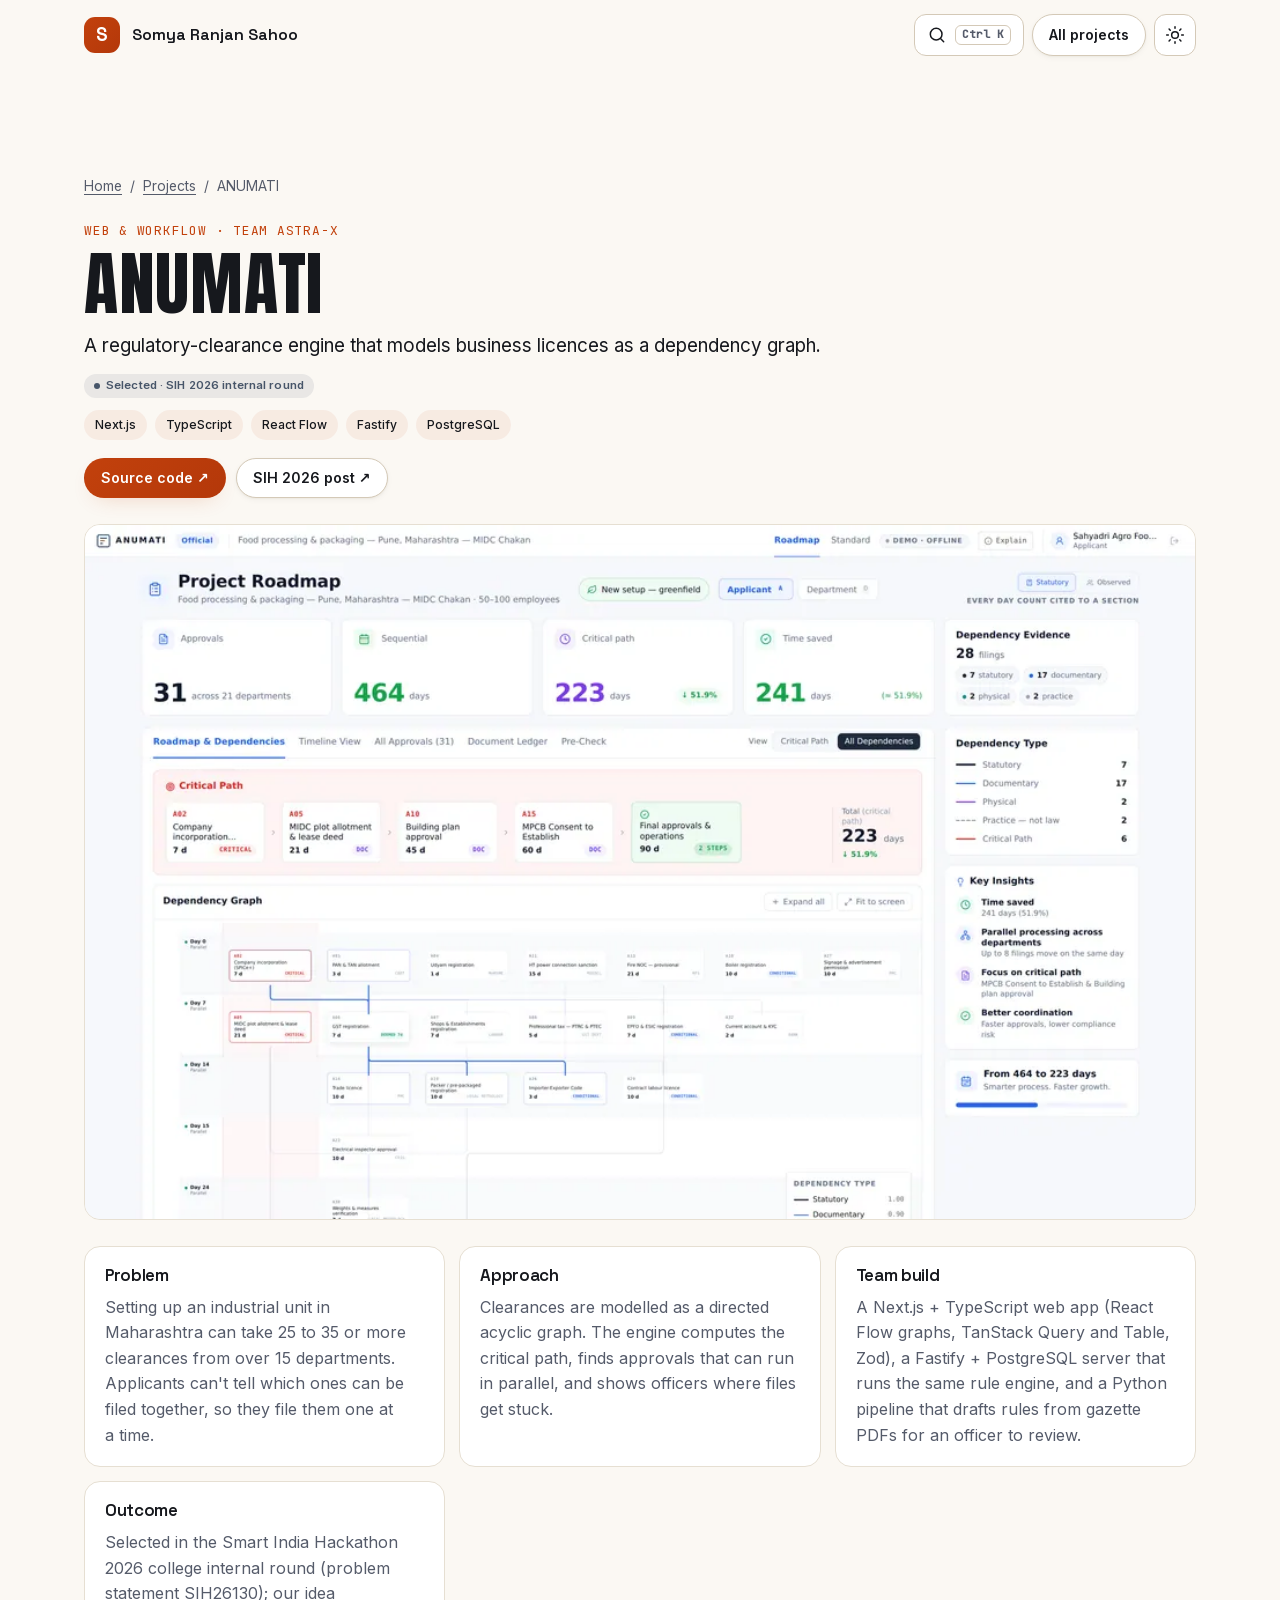
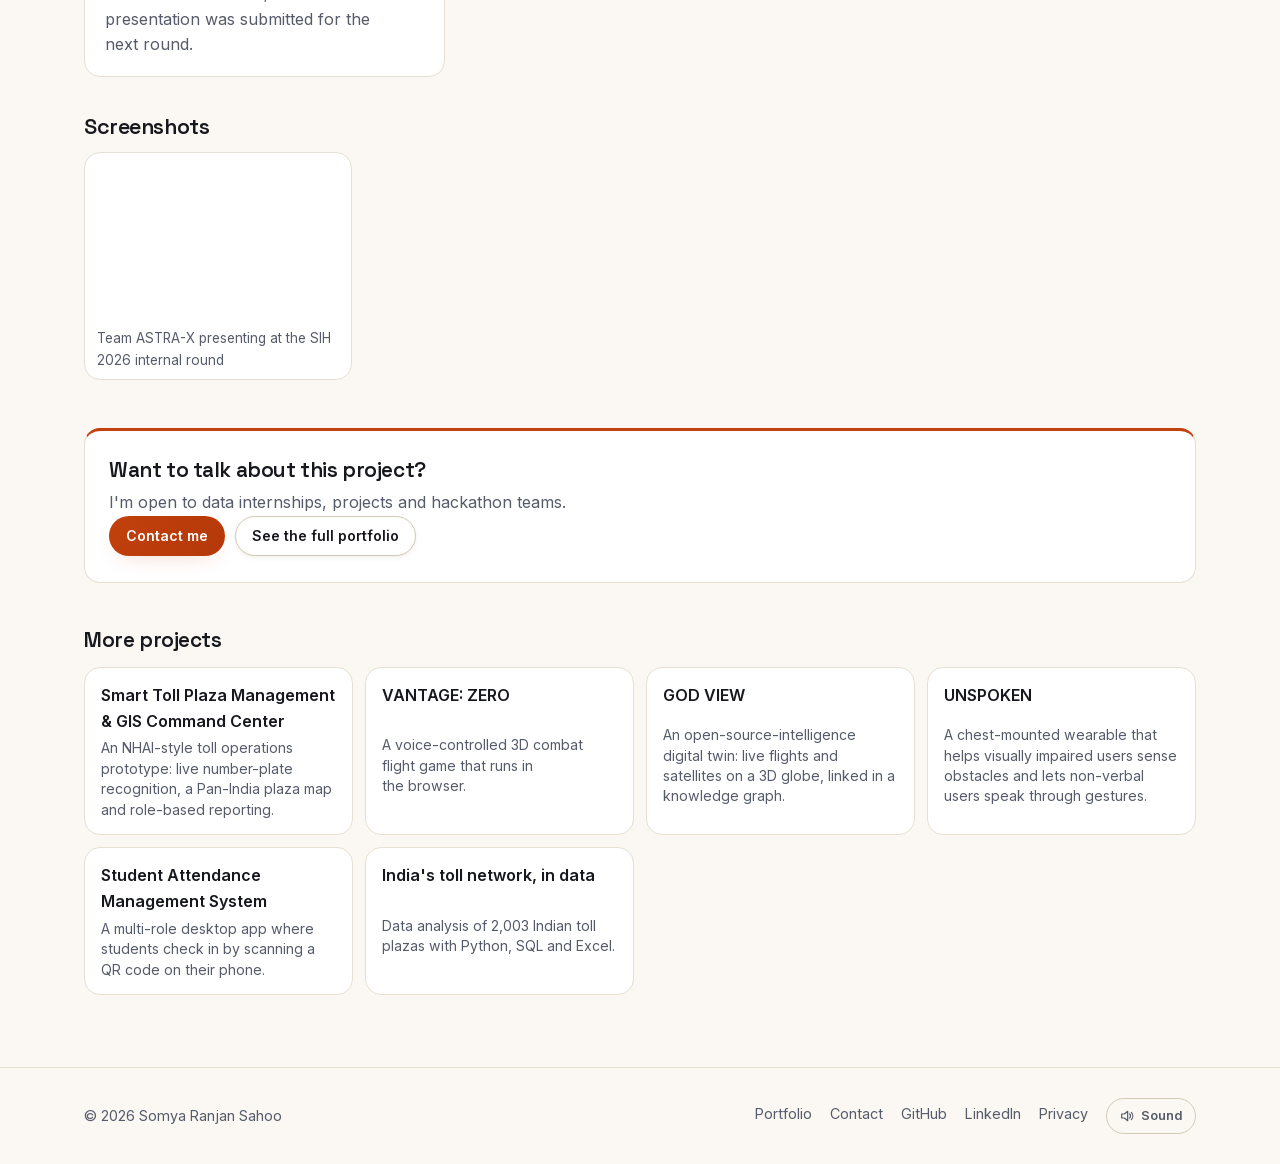
==== projects/anumati/index.html @ a156251c "Add a page for each project, built from the homepage case studies Co-Authored-By: Claude Opus 5.5 <n" ====
<!doctype html>
<html lang="en">
<head>
  <meta charset="utf-8">
  <meta http-equiv="Content-Security-Policy" content="default-src 'self'; script-src 'self' 'wasm-unsafe-eval' 'sha256-v4hv6ZfQVuRcMr7Sy1AnZH44LhtXQBidTsbVK5A6d98=' 'sha256-QTKUewccu4vymS6kCMDNSDtay0EPB0g5P4r34XDZfdQ='; style-src 'self'; font-src 'self'; img-src 'self' data:; connect-src 'self' https://formsubmit.co https://api.web3forms.com https://api.github.com; form-action 'self' https://formsubmit.co; base-uri 'self'; object-src 'none'; upgrade-insecure-requests">
  <meta name="referrer" content="strict-origin-when-cross-origin">
  <meta name="viewport" content="width=device-width, initial-scale=1">
  <title>ANUMATI, a Regulatory Clearance Engine | Somya Ranjan Sahoo</title>
  <meta name="description" content="A regulatory-clearance engine that models business licences as a dependency graph.">
  <meta name="author" content="Somya Ranjan Sahoo">
  <meta name="theme-color" content="#0b0d12">
  <link rel="canonical" href="https://somyaranjansahoo6422.github.io/projects/anumati/">
  <meta property="og:type" content="article">
  <meta property="og:site_name" content="Somya Ranjan Sahoo">
  <meta property="og:title" content="ANUMATI, a Regulatory Clearance Engine">
  <meta property="og:description" content="A regulatory-clearance engine that models business licences as a dependency graph.">
  <meta property="og:url" content="https://somyaranjansahoo6422.github.io/projects/anumati/">
  <meta property="og:image" content="https://somyaranjansahoo6422.github.io/assets/img/proj-anumati-1600.webp">
  <meta property="og:image:alt" content="ANUMATI web app showing a project roadmap with clearance counts and a dependency graph">
  <meta name="twitter:card" content="summary_large_image">
  <link rel="icon" href="/favicon.ico" sizes="48x48">
  <link rel="icon" href="/assets/icon-192.png" type="image/png" sizes="192x192">
  <link rel="apple-touch-icon" href="/assets/apple-touch-icon.png">
  <link rel="stylesheet" href="../../styles.min.css?v=10af7ed9">
  <script>try{var t=localStorage.getItem('theme');if(t)document.documentElement.setAttribute('data-theme',t)}catch(e){}</script>
  <script type="application/ld+json">{"@context":"https://schema.org","@graph":[{"@type":"SoftwareSourceCode","name":"ANUMATI","headline":"ANUMATI, a Regulatory Clearance Engine","description":"A regulatory-clearance engine that models business licences as a dependency graph.","url":"https://somyaranjansahoo6422.github.io/projects/anumati/","image":"https://somyaranjansahoo6422.github.io/assets/img/proj-anumati-1600.webp","author":{"@type":"Person","name":"Somya Ranjan Sahoo","url":"https://somyaranjansahoo6422.github.io/"},"codeRepository":"https://github.com/shubham54191/ANUMATI","keywords":"Next.js, TypeScript, React Flow, Fastify, PostgreSQL"},{"@type":"BreadcrumbList","itemListElement":[{"@type":"ListItem","position":1,"name":"Somya Ranjan Sahoo","item":"https://somyaranjansahoo6422.github.io/"},{"@type":"ListItem","position":2,"name":"Projects","item":"https://somyaranjansahoo6422.github.io/#work"},{"@type":"ListItem","position":3,"name":"ANUMATI","item":"https://somyaranjansahoo6422.github.io/projects/anumati/"}]}]}</script>
</head>
<body>
  <a class="skip" href="#main">Skip to content</a>
  <header class="nav scrolled">
    <div class="wrap nav__inner">
      <a class="brand" href="/">
        <span class="brand__mark" aria-hidden="true">S</span>
        <span class="brand__name">Somya Ranjan Sahoo</span><span class="sr-only">, home</span>
      </a>
      <div class="nav__tools">
        <a class="btn btn--ghost btn--sm" href="/#work">All projects</a>
        <button class="icon-btn" id="themeToggle" type="button" aria-label="Switch to dark theme">
          <svg class="i-sun" viewBox="0 0 24 24" aria-hidden="true"><circle cx="12" cy="12" r="4"/><path d="M12 2v2M12 20v2M4.9 4.9l1.4 1.4M17.7 17.7l1.4 1.4M2 12h2M20 12h2M4.9 19.1l1.4-1.4M17.7 6.3l1.4-1.4"/></svg>
          <svg class="i-moon" viewBox="0 0 24 24" aria-hidden="true"><path d="M21 12.8A9 9 0 1 1 11.2 3a7 7 0 0 0 9.8 9.8z"/></svg>
        </button>
      </div>
    </div>
  </header>

  <main id="main" class="proj">
    <div class="wrap">
      <nav class="proj__crumbs" aria-label="Breadcrumb"><a href="/">Home</a><span aria-hidden="true">/</span><a href="/#work">Projects</a><span aria-hidden="true">/</span><span aria-current="page">ANUMATI</span></nav>
      <p class="proj__kicker mono">Web &amp; workflow · Team ASTRA-X</p>
      <h1>ANUMATI</h1>
      <p class="proj__lede">A regulatory-clearance engine that models business licences as a dependency graph.</p>
      
      <p class="proj__badge"><span class="badge">Selected · SIH 2026 internal round</span></p>
      <ul class="chips chips--sm proj__chips" aria-label="Technologies"><li>Next.js</li><li>TypeScript</li><li>React Flow</li><li>Fastify</li><li>PostgreSQL</li></ul>
      <p class="proj__actions"><a class="btn btn--primary btn--sm" href="https://github.com/shubham54191/ANUMATI" target="_blank" rel="noopener noreferrer">Source code ↗</a> <a class="btn btn--ghost btn--sm" href="https://www.linkedin.com/feed/update/urn:li:activity:7507863819810156545/" target="_blank" rel="noopener noreferrer">SIH 2026 post ↗</a></p>
      <figure class="proj__media"><img src="/assets/img/proj-anumati-960.webp" alt="ANUMATI web app showing a project roadmap with clearance counts and a dependency graph" width="1600" height="1000" fetchpriority="high"></figure>
      <div class="proj__grid">
        <section class="proj__block"><h2>Problem</h2><p>Setting up an industrial unit in Maharashtra can take 25 to 35 or more clearances from over 15 departments. Applicants can't tell which ones can be filed together, so they file them one at a time.</p></section>
        <section class="proj__block"><h2>Approach</h2><p>Clearances are modelled as a directed acyclic graph. The engine computes the critical path, finds approvals that can run in parallel, and shows officers where files get stuck.</p></section>
        <section class="proj__block"><h2>Team build</h2><p>A Next.js + TypeScript web app (React Flow graphs, TanStack Query and Table, Zod), a Fastify + PostgreSQL server that runs the same rule engine, and a Python pipeline that drafts rules from gazette PDFs for an officer to review.</p></section>
        <section class="proj__block"><h2>Outcome</h2><p>Selected in the Smart India Hackathon 2026 college internal round (problem statement SIH26130); our idea presentation was submitted for the next round.</p></section>
      </div>
      <h2 class="proj__h2">Screenshots</h2>
      <div class="proj__gallery">
        <figure><a href="/assets/img/ach-sih2026-1600.webp"><img src="/assets/img/ach-sih2026-960.webp" alt="Team ASTRA-X standing in front of a projected Smart India Hackathon 2026 slide" width="1600" height="900" loading="lazy" decoding="async"></a><figcaption>Team ASTRA-X presenting at the SIH 2026 internal round</figcaption></figure>
      </div>

      <section class="proj__cta">
        <h2>Want to talk about this project?</h2>
        <p>I'm open to data internships, projects and hackathon teams.</p>
        <p class="proj__actions"><a class="btn btn--primary btn--sm" href="/#contact">Contact me</a> <a class="btn btn--ghost btn--sm" href="/">See the full portfolio</a></p>
      </section>

      <section class="proj__more" aria-labelledby="more-title">
        <h2 id="more-title">More projects</h2>
        <ul>
          <li><a href="/projects/smart-toll-plaza/"><strong>Smart Toll Plaza Management &amp; GIS Command Center</strong><span>An NHAI-style toll operations prototype: live number-plate recognition, a Pan-India plaza map and role-based reporting.</span></a></li>
          <li><a href="/projects/vantage-zero/"><strong>VANTAGE: ZERO</strong><span>A voice-controlled 3D combat flight game that runs in the browser.</span></a></li>
          <li><a href="/projects/god-view/"><strong>GOD VIEW</strong><span>An open-source-intelligence digital twin: live flights and satellites on a 3D globe, linked in a knowledge graph.</span></a></li>
          <li><a href="/projects/unspoken/"><strong>UNSPOKEN</strong><span>A chest-mounted wearable that helps visually impaired users sense obstacles and lets non-verbal users speak through gestures.</span></a></li>
          <li><a href="/projects/student-attendance-system/"><strong>Student Attendance Management System</strong><span>A multi-role desktop app where students check in by scanning a QR code on their phone.</span></a></li>
          <li><a href="/projects/india-toll-network-analysis/"><strong>India's toll network, in data</strong><span>Data analysis of 2,003 Indian toll plazas with Python, SQL and Excel.</span></a></li>
        </ul>
      </section>
    </div>
  </main>

  <footer class="footer">
    <div class="wrap footer__inner">
      <p>© 2026 Somya Ranjan Sahoo</p>
      <nav class="footer__links" aria-label="Footer">
        <a href="/">Portfolio</a>
        <a href="/#contact">Contact</a>
        <a href="https://github.com/somyaranjansahoo6422" target="_blank" rel="noopener noreferrer">GitHub</a>
        <a href="https://www.linkedin.com/in/somya-ranjan-sahoo-109599312/" target="_blank" rel="noopener noreferrer">LinkedIn</a>
        <a href="/privacy.html">Privacy</a>
      </nav>
    </div>
  </footer>
  <script src="../../script.min.js?v=3b5393bf" defer></script>
</body>
</html>
---- styles.min.css ----
@font-face{font-family:Anton;src:url(assets/fonts/anton.woff2) format("woff2");font-weight:400;font-display:swap}@font-face{font-family:Poster Fallback;src:local("Roboto"),local("Roboto-Regular"),local("Arial"),local("Helvetica");size-adjust:66%}@font-face{font-family:Caveat;src:url(assets/fonts/caveat.woff2) format("woff2");font-weight:600;font-display:swap}@font-face{font-family:Space Grotesk;src:url(assets/fonts/space-grotesk.woff2) format("woff2");font-weight:500 700;font-display:swap}@font-face{font-family:Space Grotesk;src:url(assets/fonts/space-grotesk-ext.woff2) format("woff2");font-weight:500 700;font-display:swap;unicode-range:U+20B9}@font-face{font-family:Inter;src:url(assets/fonts/inter.woff2) format("woff2");font-weight:400 600;font-display:swap}@font-face{font-family:Inter;src:url(assets/fonts/inter-ext.woff2) format("woff2");font-weight:400 600;font-display:swap;unicode-range:U+20B9}@font-face{font-family:JetBrains Mono;src:url(assets/fonts/jetbrains-mono.woff2) format("woff2");font-weight:400 500;font-display:swap}:root{--bg: #fbf8f3;--bg-alt: #f4eee5;--surface: #ffffff;--surface-2: #fdfaf6;--text: #16181d;--muted: #555b6a;--line: #e6dfd2;--line-strong: #d4c9b7;--accent: #c2410c;--accent-2: #b45309;--accent-fill: #c2410c;--accent-fill-2: #b4380a;--accent-ink: #ffffff;--accent-soft: rgba(194, 65, 12, .07);--accent-glow: rgba(194, 65, 12, .24);--ok: #15803d;--grid: rgba(120, 90, 50, .09);--blob-1: rgba(255, 140, 80, .26);--blob-2: rgba(255, 196, 92, .24);--blob-3: rgba(255, 110, 140, .12);--shadow-sm: 0 1px 2px rgba(60, 40, 20, .05), 0 2px 6px rgba(60, 40, 20, .04);--shadow: 0 1px 2px rgba(60, 40, 20, .05), 0 10px 30px -12px rgba(90, 50, 20, .16);--shadow-lg: 0 2px 4px rgba(60, 40, 20, .05), 0 22px 50px -20px rgba(120, 60, 20, .26);--nav-bg: rgba(251, 248, 243, .82);--badge-win: #854d0e;--badge-win-bg: rgba(202, 138, 4, .13);--badge-final: #6d28d9;--badge-final-bg: rgba(109, 40, 217, .1);--badge-sel: #0f766e;--badge-sel-bg: rgba(15, 118, 110, .1);--badge-part: #475569;--badge-part-bg: rgba(71, 85, 105, .1);--danger: #b91c1c;--font-display: "Space Grotesk", system-ui, sans-serif;--font-body: "Inter", system-ui, -apple-system, "Segoe UI", sans-serif;--font-mono: "JetBrains Mono", ui-monospace, Consolas, monospace;--radius: 16px;--wrap: 1160px;--ease: cubic-bezier(.22, 1, .36, 1);color-scheme:light}:root[data-theme=dark]{--bg: #0b0d12;--bg-alt: #0f1219;--surface: #151922;--surface-2: #121620;--text: #ecebe6;--muted: #a0a5b3;--line: #242a36;--line-strong: #343c4b;--accent: #ff7a4d;--accent-2: #ffb44a;--accent-fill: #ff6a3d;--accent-fill-2: #ff8a3d;--accent-ink: #0b0d12;--accent-soft: rgba(255, 106, 61, .12);--accent-glow: rgba(255, 106, 61, .28);--ok: #3ddc84;--grid: rgba(255, 255, 255, .05);--blob-1: rgba(255, 106, 61, .18);--blob-2: rgba(255, 170, 60, .09);--blob-3: rgba(120, 90, 255, .11);--shadow-sm: 0 1px 2px rgba(0, 0, 0, .3);--shadow: 0 1px 2px rgba(0, 0, 0, .3), 0 16px 40px -16px rgba(0, 0, 0, .6);--shadow-lg: 0 2px 4px rgba(0, 0, 0, .3), 0 26px 60px -20px rgba(0, 0, 0, .75);--nav-bg: rgba(11, 13, 18, .76);--badge-win: #fcd34d;--badge-win-bg: rgba(252, 211, 77, .14);--badge-final: #c4b5fd;--badge-final-bg: rgba(196, 181, 253, .14);--badge-sel: #5eead4;--badge-sel-bg: rgba(94, 234, 212, .12);--badge-part: #cbd5e1;--badge-part-bg: rgba(203, 213, 225, .12);--danger: #f87171;color-scheme:dark}@media(prefers-color-scheme:dark){:root:not([data-theme=light]){--bg: #0b0d12;--bg-alt: #0f1219;--surface: #151922;--surface-2: #121620;--text: #ecebe6;--muted: #a0a5b3;--line: #242a36;--line-strong: #343c4b;--accent: #ff7a4d;--accent-2: #ffb44a;--accent-fill: #ff6a3d;--accent-fill-2: #ff8a3d;--accent-ink: #0b0d12;--accent-soft: rgba(255, 106, 61, .12);--accent-glow: rgba(255, 106, 61, .28);--ok: #3ddc84;--grid: rgba(255, 255, 255, .05);--blob-1: rgba(255, 106, 61, .18);--blob-2: rgba(255, 170, 60, .09);--blob-3: rgba(120, 90, 255, .11);--shadow-sm: 0 1px 2px rgba(0, 0, 0, .3);--shadow: 0 1px 2px rgba(0, 0, 0, .3), 0 16px 40px -16px rgba(0, 0, 0, .6);--shadow-lg: 0 2px 4px rgba(0, 0, 0, .3), 0 26px 60px -20px rgba(0, 0, 0, .75);--nav-bg: rgba(11, 13, 18, .76);--badge-win: #fcd34d;--badge-win-bg: rgba(252, 211, 77, .14);--badge-final: #c4b5fd;--badge-final-bg: rgba(196, 181, 253, .14);--badge-sel: #5eead4;--badge-sel-bg: rgba(94, 234, 212, .12);--badge-part: #cbd5e1;--badge-part-bg: rgba(203, 213, 225, .12);--danger: #f87171;color-scheme:dark}}*,*:before,*:after{box-sizing:border-box}html{scroll-padding-top:84px}body{margin:0;background:var(--bg);color:var(--text);font:400 16px/1.65 var(--font-body);-webkit-font-smoothing:antialiased;overflow-x:hidden}.theme-anim,.theme-anim *,.theme-anim *:before,.theme-anim *:after{transition:background-color .4s ease,border-color .4s ease,color .4s ease,box-shadow .4s ease!important}img{max-width:100%;height:auto;display:block}a{color:inherit}h1,h2,h3{font-family:var(--font-display);line-height:1.15;margin:0;letter-spacing:-.02em}p{margin:0 0 1em}ul,ol{margin:0;padding:0;list-style:none}code{font-family:var(--font-mono);font-size:.86em;background:var(--accent-soft);padding:1px 5px;border-radius:5px}svg{width:20px;height:20px;fill:none;stroke:currentColor;stroke-width:1.8;stroke-linecap:round;stroke-linejoin:round;flex:none}::selection{background:var(--accent-fill);color:var(--accent-ink)}:focus-visible{outline:3px solid var(--accent);outline-offset:3px;border-radius:6px}.wrap{width:100%;max-width:var(--wrap);margin:0 auto;padding:0 24px}.mono{font-family:var(--font-mono);font-size:.82rem;letter-spacing:0}.muted{color:var(--muted)}.sr-only{position:absolute;width:1px;height:1px;padding:0;margin:-1px;overflow:hidden;clip:rect(0 0 0 0);white-space:nowrap;border:0}.grad{background:linear-gradient(100deg,var(--accent) 0%,var(--accent-2) 50%,var(--accent) 100%);-webkit-background-clip:text;background-clip:text;color:transparent}.skip{position:absolute;left:-999px;top:8px;background:var(--accent-fill);color:var(--accent-ink);padding:10px 16px;border-radius:8px;z-index:100;font-weight:600}.skip:focus{left:8px}.ambient{position:fixed;inset:0;z-index:-1;pointer-events:none;overflow:hidden}.ambient span{position:absolute;border-radius:50%;filter:blur(80px)}.ambient span:nth-child(1){width:46vw;height:46vw;top:-14vw;right:-10vw;background:var(--blob-1)}.ambient span:nth-child(2){width:36vw;height:36vw;top:30vh;left:-14vw;background:var(--blob-2)}.ambient span:nth-child(3){width:30vw;height:30vw;bottom:-12vw;right:20vw;background:var(--blob-3)}.progress{position:fixed;top:0;left:0;right:0;height:3px;z-index:70;pointer-events:none;background:linear-gradient(90deg,var(--accent-fill),var(--accent-2));transform-origin:0 50%;transform:scaleX(0)}.btn{position:relative;overflow:hidden;isolation:isolate;display:inline-flex;align-items:center;justify-content:center;gap:8px;min-height:46px;padding:12px 22px;border-radius:999px;border:1px solid transparent;font:600 .95rem/1 var(--font-body);text-decoration:none;cursor:pointer;transition:transform .3s var(--ease),box-shadow .3s ease,background .25s ease,border-color .25s ease,color .25s ease}.btn svg{width:18px;height:18px}.btn--primary{background:linear-gradient(135deg,var(--accent-fill),var(--accent-fill-2));color:var(--accent-ink);box-shadow:0 8px 22px -10px var(--accent-glow)}.btn--primary:after{content:"";position:absolute;inset:0;z-index:-1;background:linear-gradient(110deg,transparent 30%,rgba(255,255,255,.35) 50%,transparent 70%);transform:translate(-120%);transition:transform .7s var(--ease)}.btn--primary:hover{transform:translateY(-2px);box-shadow:0 14px 30px -10px var(--accent-glow)}.btn--primary:hover:after{transform:translate(120%)}.btn--ghost{background:var(--surface);color:var(--text);border-color:var(--line-strong);box-shadow:var(--shadow-sm)}.btn--ghost:hover{transform:translateY(-2px);border-color:var(--accent);color:var(--accent)}.btn:active{transform:translateY(0) scale(.98)}.btn--sm{min-height:40px;padding:9px 16px;font-size:.88rem}.btn__meta{font:500 .7rem/1 var(--font-mono);padding:3px 6px;border-radius:5px;background:var(--accent-soft);color:var(--accent)}.btn[disabled]{opacity:.7;cursor:progress;transform:none}.link{color:var(--accent);text-decoration:underline;text-decoration-color:transparent;text-underline-offset:4px;text-decoration-thickness:1.5px;font-weight:600;font-size:.92rem;transition:text-decoration-color .25s ease}.link:hover{text-decoration-color:currentColor}.icon-btn{width:42px;height:42px;display:inline-grid;place-items:center;border-radius:12px;border:1px solid var(--line-strong);background:var(--surface);color:var(--text);cursor:pointer;transition:border-color .2s ease,color .2s ease}.icon-btn:hover{border-color:var(--accent);color:var(--accent)}.nav{position:sticky;top:0;z-index:50;background:var(--nav-bg);backdrop-filter:saturate(1.5) blur(14px);-webkit-backdrop-filter:saturate(1.5) blur(14px);border-bottom:1px solid transparent;transition:border-color .3s ease,box-shadow .3s ease}.nav.scrolled{border-bottom-color:var(--line);box-shadow:0 8px 30px -18px #00000040}.nav__inner{display:flex;align-items:center;justify-content:space-between;height:70px;gap:16px;transition:height .3s var(--ease)}.nav.scrolled .nav__inner{height:62px}.brand{display:flex;align-items:center;gap:12px;text-decoration:none;font-weight:600}.brand__mark{width:36px;height:36px;border-radius:11px;display:grid;place-items:center;background:linear-gradient(135deg,var(--accent-fill),var(--accent-fill-2));color:var(--accent-ink);font:700 1.15rem/1 var(--font-display);transition:transform .4s var(--ease),border-radius .4s ease}.brand:hover .brand__mark{transform:rotate(-8deg);border-radius:50%}.brand__name{font-family:var(--font-display)}.brand:hover .brand__name{color:var(--accent)}.nav__links{display:flex;align-items:center;gap:2px}.nav__links a{text-decoration:none;padding:8px 12px;border-radius:999px;color:var(--muted);font-weight:500;font-size:.93rem;transition:color .2s ease,background .2s ease}.nav__links a:hover{color:var(--text);background:var(--accent-soft)}.nav__links a.active{color:var(--accent);background:var(--accent-soft)}.nav__links .nav__resume{color:var(--text)}.nav__links .nav__cta{color:var(--accent-ink);background:linear-gradient(135deg,var(--accent-fill),var(--accent-fill-2));margin-left:6px}.nav__links .nav__cta:hover,.nav__links .nav__cta.active{color:var(--accent-ink);background:linear-gradient(135deg,var(--accent-fill),var(--accent-fill-2));filter:brightness(1.06)}.nav__tools{display:flex;gap:8px}.menu-btn,.i-moon{display:none}:root[data-theme=dark] .i-sun{display:none}:root[data-theme=dark] .i-moon{display:block}@media(prefers-color-scheme:dark){:root:not([data-theme=light]) .i-sun{display:none}:root:not([data-theme=light]) .i-moon{display:block}}.hero{padding:80px 0 60px;position:relative}.hero:before{content:"";position:absolute;inset:0;z-index:-1;pointer-events:none;background-image:linear-gradient(var(--grid) 1px,transparent 1px),linear-gradient(90deg,var(--grid) 1px,transparent 1px);background-size:52px 52px;mask-image:radial-gradient(ellipse 75% 65% at 65% 35%,#000 15%,transparent 72%);-webkit-mask-image:radial-gradient(ellipse 75% 65% at 65% 35%,#000 15%,transparent 72%)}.hero__grid{display:grid;grid-template-columns:1.4fr 1fr;gap:56px;align-items:center}.status{display:inline-flex;align-items:center;gap:10px;padding:7px 15px;border-radius:999px;border:1px solid var(--line);background:var(--surface);font-size:.85rem;font-weight:500;color:var(--muted);margin-bottom:18px;box-shadow:var(--shadow-sm)}.dot{position:relative;width:8px;height:8px;border-radius:50%;background:var(--ok)}.dot:after{content:"";position:absolute;inset:-4px;border-radius:50%;border:2px solid var(--ok);opacity:0}.role{font:500 .9rem/1.4 var(--font-mono);color:var(--accent);margin-bottom:14px;letter-spacing:.01em}.hero h1{font-size:clamp(2.4rem,5.6vw,4.2rem);margin-bottom:22px;letter-spacing:-.035em}.hero h1 .line{display:block}.lede{font-size:1.1rem;color:var(--muted);max-width:60ch}.lede strong{color:var(--text);font-weight:600}.hero__cta{display:flex;flex-wrap:wrap;align-items:center;gap:12px 14px;margin:30px 0 26px}.hero__contact{margin-left:4px}.socials{display:flex;flex-wrap:wrap;gap:10px}.socials a{display:inline-flex;align-items:center;gap:8px;text-decoration:none;color:var(--muted);font-weight:500;font-size:.9rem;padding:8px 14px;border-radius:999px;border:1px solid var(--line);background:var(--surface);transition:color .2s ease,border-color .2s ease,transform .3s var(--ease)}.socials a:hover{color:var(--accent);border-color:var(--accent);transform:translateY(-2px)}.socials svg{width:17px;height:17px}.hero__card{position:relative;margin:0;justify-self:end;width:100%;max-width:340px;background:var(--surface);border:1px solid var(--line);border-radius:24px;padding:14px;box-shadow:var(--shadow-lg)}.hero__card:before{content:"";position:absolute;inset:-1px;border-radius:inherit;z-index:-1;padding:1px;background:linear-gradient(140deg,var(--accent-fill),transparent 45%,transparent 60%,var(--accent-2));-webkit-mask:linear-gradient(#000 0 0) content-box,linear-gradient(#000 0 0);-webkit-mask-composite:xor;mask-composite:exclude}.avatar{position:relative;aspect-ratio:4 / 5;border-radius:16px;overflow:hidden;background:var(--bg-alt)}.avatar img{width:100%;height:100%;object-fit:cover;object-position:50% 38%}.hero__card figcaption{display:grid;gap:2px;padding:14px 6px 4px}.hero__card figcaption .mono{color:var(--accent)}.hero__card figcaption strong{font-family:var(--font-display);font-size:1.15rem}.hero__card figcaption .muted{font-size:.9rem}.facts{margin:60px 0 0;display:grid;grid-template-columns:repeat(4,1fr);gap:14px}.facts>div{padding:18px 20px;border:1px solid var(--line);border-radius:var(--radius);background:var(--surface);box-shadow:var(--shadow-sm)}.facts dt{font:500 .72rem/1.2 var(--font-mono);text-transform:uppercase;letter-spacing:.1em;color:var(--accent);margin-bottom:8px}.facts dd{margin:0;font-family:var(--font-display);font-weight:600;font-size:1.04rem;line-height:1.3}.section{padding:100px 0;position:relative}.section--alt{background:linear-gradient(180deg,var(--bg-alt),color-mix(in srgb,var(--bg-alt) 60%,var(--bg)));border-block:1px solid var(--line)}.section__head h2{font-size:clamp(1.9rem,3.6vw,2.6rem);margin-bottom:12px;letter-spacing:-.03em}.section__head--row{display:flex;align-items:end;justify-content:space-between;gap:16px;margin-bottom:30px;flex-wrap:wrap}.section__intro{color:var(--muted);max-width:62ch;margin:0}.eyebrow{display:inline-flex;align-items:center;gap:10px;font:500 .8rem/1 var(--font-mono);color:var(--accent);text-transform:uppercase;letter-spacing:.12em;margin-bottom:16px}.eyebrow:before{content:"";width:0;height:2px;border-radius:2px;background:linear-gradient(90deg,var(--accent-fill),var(--accent-2));transition:width .8s var(--ease) .15s}.eyebrow.drawn:before{width:28px}.two-col{display:grid;grid-template-columns:1fr 2fr;gap:48px}.two-col>*{min-width:0}.two-col>.section__head{position:sticky;top:100px;align-self:start}.prose p{font-size:1.05rem;color:var(--muted)}.prose strong{color:var(--text);font-weight:600}.prose__sub{font-size:1.15rem;margin:30px 0 12px}.principles{display:grid;gap:10px}.principles li{position:relative;padding:12px 16px 12px 44px;border:1px solid var(--line);border-radius:12px;background:var(--surface);color:var(--muted);font-size:.98rem}.principles li:before{content:"→";position:absolute;left:16px;top:12px;color:var(--accent);font-weight:700}.principles strong{color:var(--text)}.about__evidence{margin:14px 0 0!important}.skills{display:grid;grid-template-columns:1fr 1fr;gap:24px;margin-top:34px}.skill-group h3{font:500 .76rem/1 var(--font-mono);text-transform:uppercase;letter-spacing:.1em;color:var(--muted);margin-bottom:12px}.chips{display:flex;flex-wrap:wrap;gap:8px}.chips li{padding:6px 12px;border-radius:999px;background:var(--surface);border:1px solid var(--line);font-size:.86rem;font-weight:500}.chips--sm li{padding:4px 10px;font-size:.76rem;background:var(--accent-soft);border-color:transparent;color:var(--text)}.quote{margin:30px 0 0;padding:18px 22px 18px 24px;background:linear-gradient(135deg,var(--accent-soft),transparent);border:1px solid var(--line);border-left:3px solid var(--accent-fill);border-radius:4px var(--radius) var(--radius) 4px}.quote p{margin:0 0 6px;font-family:var(--font-display);font-size:1.12rem;color:var(--text)!important;line-height:1.45}.quote cite{font-style:normal;font-size:.86rem;color:var(--muted)}.quote--sm{margin:4px 0 14px;padding:12px 16px}.quote--sm p{font-size:.98rem;margin:0}.lift{transition:transform .4s var(--ease),box-shadow .35s ease,border-color .3s ease}.lift:hover{transform:translateY(-4px);box-shadow:var(--shadow-lg);border-color:color-mix(in srgb,var(--accent) 40%,var(--line))}.badge{display:inline-flex;align-items:center;gap:6px;padding:5px 10px;border-radius:999px;font:600 .72rem/1.2 var(--font-body);letter-spacing:.01em;white-space:nowrap;color:var(--badge-part);background:var(--badge-part-bg)}.badge:before{content:"";width:6px;height:6px;border-radius:50%;background:currentColor}.badge--win{color:var(--badge-win);background:var(--badge-win-bg)}.badge--final{color:var(--badge-final);background:var(--badge-final-bg)}.badge--sel{color:var(--badge-sel);background:var(--badge-sel-bg)}.badge--plain:before{display:none}.case__media .badge{position:absolute;left:12px;top:12px;z-index:1;background:#0c0e14d1;color:#fff;backdrop-filter:blur(6px)}.case__media .badge--win{color:#fde68a}.case__media .badge--final{color:#ddd6fe}.case__media .badge--sel{color:#99f6e4}.badge--inline{margin-right:6px}.thumb{display:block;overflow:hidden;border-radius:12px;border:1px solid var(--line);background:var(--bg-alt);aspect-ratio:4 / 3}a.thumb,a.card__img,a.case__media,.study__gallery a{cursor:zoom-in}.thumb img{width:100%;height:100%;object-fit:cover;transition:transform .6s var(--ease)}.thumb--doc img{object-position:top}.lift:hover .thumb img,a.thumb:hover img{transform:scale(1.05)}.thumb--logo{background:#fff;cursor:default}.thumb--logo img{object-fit:contain}.lift:hover .thumb--logo img{transform:none}.more{display:flex;flex-wrap:wrap;gap:6px 18px;margin:14px 0 0!important}.filters{display:flex;flex-wrap:wrap;gap:8px;margin:0 0 28px}.filter{display:inline-flex;align-items:center;gap:8px;min-height:42px;padding:8px 15px;border-radius:999px;border:1px solid var(--line-strong);background:var(--surface);color:var(--text);font:500 .9rem/1.2 var(--font-body);cursor:pointer;transition:background .2s ease,border-color .2s ease,color .2s ease}.filter:hover{border-color:var(--accent);color:var(--accent)}.filter[aria-pressed=true]{background:var(--text);border-color:var(--text);color:var(--bg)}.filter__n{font:500 .74rem/1 var(--font-mono);opacity:.75}.filter[aria-pressed=true] .filter__n{opacity:1}.filter__n:empty{display:none}.group-title{font:600 .8rem/1 var(--font-mono);text-transform:uppercase;letter-spacing:.1em;color:var(--muted);margin:0 0 14px}.cards+.filter-empty,.group-title[data-group=more]{margin-top:44px}.is-hidden{display:none!important}.fade-in{animation:fadeIn .35s var(--ease)}@keyframes fadeIn{0%{opacity:0;transform:translateY(8px)}to{opacity:1;transform:none}}.filter-empty{color:var(--muted)}.cases{display:grid;grid-template-columns:repeat(2,1fr);gap:24px;align-items:start}.case{display:flex;flex-direction:column;overflow:hidden;background:var(--surface);border:1px solid var(--line);border-radius:20px;box-shadow:var(--shadow-sm);scroll-margin-top:90px}.case__media{position:relative;display:block;aspect-ratio:16 / 9;overflow:hidden;background:#0b0d12;border-bottom:1px solid var(--line)}.case__media img{width:100%;height:100%;object-fit:cover;transition:transform .7s var(--ease)}.case:hover .case__media img{transform:scale(1.04)}.case__body{padding:24px 26px 26px;display:flex;flex-direction:column;gap:10px}.case__body>p{margin:0;color:var(--muted);font-size:.96rem}.case__kicker{font:500 .74rem/1.4 var(--font-mono)!important;text-transform:uppercase;letter-spacing:.07em;color:var(--accent)!important}.case h3{font-size:1.45rem}.case__purpose{color:var(--text)!important;font-size:1.02rem!important;font-weight:500}.case__links{display:flex;flex-wrap:wrap;align-items:center;gap:10px 14px;margin-top:6px!important}.study{border:1px solid var(--line);border-radius:14px;background:var(--surface-2);margin-top:4px}.study summary{list-style:none;cursor:pointer;padding:12px 16px;font-weight:600;font-size:.92rem;display:flex;align-items:center;justify-content:space-between;gap:10px;border-radius:14px}.study summary::-webkit-details-marker{display:none}.study summary:after{content:"";width:9px;height:9px;border-right:2px solid currentColor;border-bottom:2px solid currentColor;transform:rotate(45deg) translateY(-2px);transition:transform .3s var(--ease);flex:none}.study[open] summary:after{transform:rotate(-135deg) translateY(-2px)}.study summary:hover{color:var(--accent)}.study__grid{margin:0;padding:4px 16px 6px;display:grid;gap:12px}.study__grid div{border-top:1px dashed var(--line);padding-top:10px}.study__grid dt{font:600 .72rem/1.3 var(--font-mono);text-transform:uppercase;letter-spacing:.08em;color:var(--accent);margin-bottom:4px}.study__grid dd{margin:0;color:var(--muted);font-size:.94rem;line-height:1.6}.study__grid strong{color:var(--text)}.study__gallery{display:grid;grid-template-columns:repeat(2,1fr);gap:8px;padding:6px 16px 16px}.study__gallery--wide{grid-template-columns:1fr}.study__gallery a{display:block;overflow:hidden;border-radius:10px;border:1px solid var(--line);aspect-ratio:4 / 3;background:var(--bg-alt)}.study__gallery--wide a{aspect-ratio:auto}.study__gallery img{width:100%;height:100%;object-fit:cover;transition:transform .6s var(--ease)}.study__gallery a:hover img{transform:scale(1.05)}.cards{display:grid;grid-template-columns:repeat(4,1fr);gap:18px;align-items:start}.card{display:flex;flex-direction:column;gap:6px;overflow:hidden;background:var(--surface);border:1px solid var(--line);border-radius:var(--radius);padding:20px;box-shadow:var(--shadow-sm);scroll-margin-top:90px}.card h3{font-size:1.1rem;margin-bottom:2px}.card p:not(.tag){color:var(--muted);font-size:.9rem;margin:0}.card .chips{margin:6px 0 10px}.card__img{display:block;margin:-20px -20px 12px;aspect-ratio:16 / 9;overflow:hidden;border-bottom:1px solid var(--line);background:var(--bg-alt)}.card__img img{width:100%;height:100%;object-fit:cover;transition:transform .7s var(--ease)}.card:hover .card__img img{transform:scale(1.05)}.card__img--logo{background:#fff}.card__img--logo img{object-fit:contain;padding:10px}.card .link{margin-top:auto;align-self:flex-start}.tag{font:500 .72rem/1.4 var(--font-mono);text-transform:uppercase;letter-spacing:.07em;color:var(--accent);margin:0}.tag .badge{text-transform:none;font-family:var(--font-body);letter-spacing:.01em}.mini{display:grid;gap:2px}.mini li{display:flex;justify-content:space-between;gap:12px;padding:8px 0;border-bottom:1px dashed var(--line);font-size:.9rem}.mini li:last-child{border-bottom:0}.mini a{text-decoration:none;font-weight:500}.mini a:hover{color:var(--accent);text-decoration:underline}.mini span{color:var(--muted);font:.76rem var(--font-mono)}.timeline{position:relative;display:grid;gap:20px}.timeline>li{display:grid;grid-template-columns:1fr 190px;gap:24px;align-items:start;background:var(--surface);border:1px solid var(--line);border-radius:var(--radius);padding:26px;box-shadow:var(--shadow-sm)}.timeline>li.timeline__plain{grid-template-columns:1fr}.timeline h3{font-size:1.22rem;margin:6px 0 4px}.org{color:var(--accent);font-weight:600;font-size:.95rem;margin-bottom:12px}.timeline p:not(.org){color:var(--muted)}.timeline strong{color:var(--text)}.edu{margin-top:80px}.early{display:grid;gap:2px;margin:12px 0 2px}.early li{display:flex;justify-content:space-between;align-items:center;gap:12px;padding:12px 0;border-bottom:1px dashed var(--line)}.early li:last-child{border-bottom:0}.early strong{display:block;font-weight:600;color:var(--text)}.early div span{font-size:.9rem;color:var(--muted)}.early li>.mono{white-space:nowrap;flex:none}.cred-grid{display:grid;grid-template-columns:1.15fr 1fr;gap:22px;align-items:start}.certs{background:var(--surface);border:1px solid var(--line);border-radius:var(--radius);padding:24px 26px;box-shadow:var(--shadow-sm)}.certs__title{font-size:1.2rem;margin-bottom:8px}.cert-list li{display:grid;grid-template-columns:88px 1fr auto;align-items:center;gap:16px;padding:14px 0;border-bottom:1px solid var(--line)}.cert-list li.cert-list__text{grid-template-columns:1fr}.cert-list li:last-child{border-bottom:0}.thumb--sm{aspect-ratio:4 / 3;border-radius:9px}.cert-list strong{display:block;font-weight:600;margin-bottom:2px}.cert-list span{font-size:.88rem;color:var(--muted)}.cert-list .badge{font-size:.7rem}.certs__more{font-size:.88rem;margin:14px 0 0}.contact__grid{display:grid;grid-template-columns:1.05fr 1fr;gap:56px;align-items:start}.contact h2{font-size:clamp(2rem,4.4vw,3.2rem);margin-bottom:16px;letter-spacing:-.035em}.email-box{display:flex;align-items:center;justify-content:space-between;gap:12px;flex-wrap:wrap;margin:26px 0 20px;padding:12px 12px 12px 20px;background:var(--surface);border:1px solid var(--line);border-radius:var(--radius);box-shadow:var(--shadow-sm)}.email-box__addr{font:500 clamp(.88rem,2.4vw,1.05rem) var(--font-mono);text-decoration:none;overflow-wrap:anywhere;min-width:0}.email-box__addr:hover{color:var(--accent);text-decoration:underline}.contact__links{display:flex;flex-wrap:wrap;gap:10px 22px;align-items:center}.contact__links a{font-weight:600;text-decoration:none}.contact__links a:hover{color:var(--accent);text-decoration:underline}.form{display:grid;gap:16px;background:var(--surface);border:1px solid var(--line);border-radius:22px;padding:28px;box-shadow:var(--shadow)}.field{display:grid;gap:6px}.field label{font-weight:600;font-size:.9rem}.form input[type=text],.form input[type=email],.form textarea{width:100%;padding:12px 14px;border-radius:12px;border:1px solid var(--line-strong);background:var(--surface-2);color:var(--text);font:inherit;resize:vertical;transition:border-color .2s ease,box-shadow .2s ease}.form input:focus,.form textarea:focus{outline:none;border-color:var(--accent);box-shadow:0 0 0 4px var(--accent-soft)}.form [aria-invalid=true]{border-color:var(--danger)!important}.field__err{margin:0;color:var(--danger);font-size:.85rem;font-weight:500}.field--check{grid-template-columns:auto 1fr;align-items:start;column-gap:10px}.field--check input{width:20px;height:20px;margin:2px 0 0;accent-color:var(--accent-fill)}.field--check label{font-weight:500;font-size:.9rem;line-height:1.5}.field--check .field__err{grid-column:2}.hp{position:absolute;left:-9999px;width:1px;height:1px;overflow:hidden}.form__submit{justify-self:start}.spinner{width:16px;height:16px;border-radius:50%;border:2px solid currentColor;border-right-color:transparent;display:none}.form.is-sending .spinner{display:inline-block;animation:spin .8s linear infinite}@keyframes spin{to{transform:rotate(360deg)}}.form__captcha{min-height:78px;max-width:100%;overflow:hidden}.form__captcha[hidden]{display:none}.form__note{margin:0;font-size:.86rem;color:var(--muted)}.form__note.is-ok{color:var(--ok);font-weight:600}.form__note.is-err{color:var(--danger);font-weight:500}.footer{border-top:1px solid var(--line);padding:30px 0;font-size:.9rem;color:var(--muted)}.footer__inner{display:flex;justify-content:space-between;align-items:center;gap:16px;flex-wrap:wrap}.footer p{margin:0}.footer__links{display:flex;flex-wrap:wrap;gap:6px 18px}.footer__links a{text-decoration:none;padding:4px 0}.footer__links a:hover{color:var(--accent);text-decoration:underline}.toast{position:fixed;left:50%;bottom:24px;transform:translate(-50%,20px);opacity:0;pointer-events:none;background:var(--text);color:var(--bg);padding:10px 18px;border-radius:999px;font-weight:500;font-size:.9rem;transition:opacity .25s ease,transform .3s var(--ease);z-index:80}.toast.show{opacity:1;transform:translate(-50%)}.to-top{position:fixed;right:24px;bottom:24px;z-index:60;width:52px;height:52px;border-radius:50%;border:0;padding:0;cursor:pointer;display:grid;place-items:center;color:var(--accent-ink);background:linear-gradient(135deg,var(--accent-fill),var(--accent-fill-2));box-shadow:0 12px 28px -10px var(--accent-glow),0 0 0 4px var(--bg);opacity:0;visibility:hidden;transform:translateY(16px);transition:opacity .3s ease,transform .4s var(--ease),visibility 0s linear .3s}.to-top.show{opacity:1;visibility:visible;transform:none;transition:opacity .3s ease,transform .4s var(--ease),visibility 0s}.to-top:hover{transform:translateY(-3px)}.to-top__ring{position:absolute;inset:-6px;width:calc(100% + 12px);height:calc(100% + 12px);transform:rotate(-90deg)}.to-top__ring circle{fill:none;stroke-width:2.5}.to-top__ring .track{stroke:var(--line)}.to-top__ring .bar{stroke:var(--accent-fill);stroke-linecap:round;stroke-dasharray:100;stroke-dashoffset:100}.to-top__arrow{width:22px;height:22px;stroke-width:2.4}.lightbox{border:0;padding:0;background:transparent;max-width:min(92vw,1200px);max-height:92vh;overflow:visible}.lightbox::backdrop{background:#08080cd9;backdrop-filter:blur(6px)}.lightbox[open]{animation:pop .3s var(--ease)}.lightbox img{max-width:min(92vw,1200px);max-height:82vh;width:auto;height:auto;border-radius:14px;box-shadow:0 30px 80px #0009;margin:0 auto;background:#111}.lightbox img[hidden]{display:none}.lightbox video{display:block;width:min(92vw,1200px);max-height:82vh;border-radius:14px;box-shadow:0 30px 80px #0009;margin:0 auto;background:#000}.lightbox p{color:#eee;text-align:center;margin:14px 0 0;font-size:.92rem}.lightbox__close{position:absolute;top:-18px;right:-18px;width:42px;height:42px;border-radius:50%;border:0;cursor:pointer;background:#fff;color:#111;display:grid;place-items:center;box-shadow:0 6px 20px #0006}.lightbox__close:focus-visible{outline-color:#fff}.legal{padding:60px 0 90px}.legal .wrap{max-width:780px}.legal h1{font-size:clamp(2rem,5vw,2.8rem);margin:10px 0 8px;letter-spacing:-.03em}.legal h2{font-size:1.3rem;margin:34px 0 10px}.legal p,.legal li{color:var(--muted)}.legal ul{list-style:disc;padding-left:22px;display:grid;gap:6px;margin:0 0 1em}.legal strong{color:var(--text)}.legal .note{padding:14px 18px;border:1px solid var(--line);border-left:3px solid var(--accent-fill);border-radius:4px 12px 12px 4px;background:var(--surface)}@keyframes pop{0%{opacity:0;transform:scale(.95)}to{opacity:1;transform:none}}@media(prefers-reduced-motion:no-preference){html{scroll-behavior:smooth}.js .reveal{opacity:0;transform:translateY(22px);transition:opacity .7s var(--ease) var(--d, 0s),transform .8s var(--ease) var(--d, 0s)}.js .reveal.in{opacity:1;transform:none}.js .enter{opacity:0;transform:translateY(18px);animation:enter .8s var(--ease) forwards}.js .d1{animation-delay:.05s}.js .d2{animation-delay:.15s}.js .d3{animation-delay:.27s}.js .d4{animation-delay:.38s}.js .d5{animation-delay:.48s}.js .d6{animation-delay:.58s}@keyframes enter{to{opacity:1;transform:none}}.dot:after{animation:ping 2.2s cubic-bezier(0,0,.2,1) infinite}@keyframes ping{0%{opacity:.7;transform:scale(.6)}80%,to{opacity:0;transform:scale(1.8)}}.ambient span:nth-child(1){animation:drift1 24s ease-in-out infinite alternate}.ambient span:nth-child(2){animation:drift2 28s ease-in-out infinite alternate}@keyframes drift1{to{transform:translate(-8vw,10vh) scale(1.12)}}@keyframes drift2{to{transform:translate(10vw,-6vh) scale(.92)}}}@media(prefers-reduced-motion:reduce){.lift,.lift:hover,.btn:hover,.socials a:hover,.to-top:hover,.case:hover .case__media img,.card:hover .card__img img,.lift:hover .thumb img,a.thumb:hover img,.study__gallery a:hover img{transform:none!important}.fade-in{animation:none}}@media(max-width:1100px){.cards{grid-template-columns:repeat(2,1fr)}.nav__links a{padding:8px 9px;font-size:.9rem}}@media(max-width:960px){.two-col{grid-template-columns:1fr;gap:26px}.two-col>.section__head{position:static}.cases{grid-template-columns:1fr}.contact__grid,.cred-grid{grid-template-columns:1fr;gap:32px}.facts{grid-template-columns:repeat(2,1fr)}.menu-btn{display:inline-grid}.nav__links{position:absolute;top:100%;left:0;right:0;flex-direction:column;align-items:stretch;gap:2px;padding:10px 16px 18px;background:var(--bg);border-bottom:1px solid var(--line);box-shadow:0 20px 40px -20px #00000059;opacity:0;visibility:hidden;transform:translateY(-8px);transition:opacity .2s ease,transform .3s var(--ease),visibility 0s linear .2s}.nav__links.open{opacity:1;visibility:visible;transform:none;transition:opacity .2s ease,transform .3s var(--ease),visibility 0s}.nav__links a{padding:13px 12px;border-radius:12px;font-size:1rem}.nav__links .nav__cta{margin:8px 0 0;text-align:center}}@media(max-width:760px){.ambient span{animation:none!important;filter:blur(60px)}.nav{backdrop-filter:none;-webkit-backdrop-filter:none;background:var(--bg)}.wrap{padding:0 16px}.brand__name{font-size:.98rem}.hero{padding:36px 0 44px}.hero__grid{grid-template-columns:1fr;gap:28px}.hero__card{justify-self:stretch;max-width:none;order:-1;display:flex;align-items:center;gap:14px;padding:10px;border-radius:18px}.hero__card .avatar{width:76px;flex:none;border-radius:12px;aspect-ratio:1}.hero__card .avatar img{object-position:55% 40%}.hero__card figcaption{padding:0}.hero__cta .btn{flex:1 1 auto}.facts{grid-template-columns:1fr 1fr;gap:10px;margin-top:36px}.facts>div{padding:14px 16px}.section{padding:70px 0}.skills{grid-template-columns:1fr}.filters{flex-wrap:nowrap;overflow-x:auto;margin:0 -16px 22px;padding:2px 16px 6px;scrollbar-width:thin}.filter{flex:none}.case__body{padding:20px}.case h3{font-size:1.3rem}.cards{grid-template-columns:1fr}.timeline>li{grid-template-columns:1fr;gap:16px;padding:20px}.timeline .thumb{order:-1;aspect-ratio:16 / 9}.cert-list li{grid-template-columns:72px 1fr;gap:12px}.cert-list li>.link{grid-column:2;justify-self:start}.form{padding:20px}.to-top{right:16px;bottom:16px;width:48px;height:48px}.lightbox__close{top:-52px;right:0}}.case__media--top img{object-position:50% 12%}.facts__sub{display:block;margin-top:4px;font:500 .8rem/1.35 var(--font-body);color:var(--muted)}.remarks{display:grid;grid-template-columns:1fr 2fr;gap:14px;align-items:stretch}.remarks .quote{margin:0;display:flex;flex-direction:column;justify-content:space-between;gap:10px}.remarks__src{font-size:.88rem;color:var(--muted);margin:12px 0 0}.quote--sm p+p{margin-top:10px}.quote--sm cite{display:block;margin-top:10px}.thumbs{display:grid;gap:14px}.thumbs figure{margin:0}.thumbs figcaption{margin-top:6px;font-size:.78rem;color:var(--muted);text-align:center}@media(max-width:760px){.remarks{grid-template-columns:1fr}.timeline .thumbs{order:-1;grid-template-columns:1fr 1fr;gap:10px}.timeline .thumbs .thumb{aspect-ratio:1}}@media(max-width:420px){.nav__tools{gap:4px}.nav__tools .icon-btn{width:44px;height:44px}.brand{gap:9px}.brand__name{font-size:.92rem}}.filters,.filter{position:relative}a,button,summary,label,.filter{touch-action:manipulation}h1,h2,h3{text-wrap:balance}p,li,dd{text-wrap:pretty}.facts dd,.filter__n{font-variant-numeric:tabular-nums}.icon-btn:active,.filter:active,.to-top:active{transform:scale(.94)}.icon-btn,.filter{transition:transform .12s ease,border-color .2s ease,color .2s ease,background .2s ease}.form__hint{margin:0 0 4px;font-size:.86rem;color:var(--muted)}.field__help{margin:6px 0 0;font-size:.82rem;color:var(--muted)}@media(pointer:coarse){.more .link,.case__links .link,.card>.link,.cert-list li>.link,.contact__links a,.footer__links a,.hero__contact,.about__evidence .link,.email-box__addr,.mini a,.section__head--row>.link{display:inline-flex;align-items:center;min-height:44px}.certs__more .link,.cert-list span .link,.remarks__src .link,.field--check .link{padding-block:12px}.footer__links{gap:0 20px}.field--check input{width:24px;height:24px;margin-top:0}.field input,.field textarea{min-height:48px}}@media(max-width:380px){.nav__tools{gap:2px}.brand{gap:8px}.brand__name{font-size:.84rem}}@media(max-width:340px){.brand__name{display:none}}.cred-group+.cred-group{margin-top:56px}.cred-group .certs__title{margin-bottom:18px;display:flex;align-items:center;gap:12px}.cred-group .certs__title:after{content:"";flex:1;height:1px;background:var(--line)}.tiles{display:grid;grid-template-columns:repeat(auto-fill,minmax(230px,1fr));gap:18px}.tile{display:flex;flex-direction:column;overflow:hidden;background:var(--surface);border:1px solid var(--line);border-radius:var(--radius);box-shadow:var(--shadow-sm);transition:transform .35s var(--ease),box-shadow .35s var(--ease),border-color .25s ease}.tile:hover{transform:translateY(-4px);box-shadow:var(--shadow);border-color:var(--line-strong)}.tile__img{display:block;aspect-ratio:4 / 3;overflow:hidden;background:var(--bg-alt);border-bottom:1px solid var(--line);cursor:zoom-in}.tile__img img{width:100%;height:100%;object-fit:cover;transition:transform .6s var(--ease)}.tile:hover .tile__img img{transform:scale(1.05)}.tile__img--logo{background:#fff;cursor:default}.tile__img--logo img{object-fit:contain;padding:14px}.tile:hover .tile__img--logo img{transform:none}.tile__body{display:flex;flex-direction:column;align-items:flex-start;gap:6px;padding:16px 18px 18px;flex:1}.tile__body h4{margin:2px 0 0;font:600 1.02rem/1.3 var(--font-display)}.tile__body p{margin:0;font-size:.86rem;color:var(--muted)}.tile__body .link{margin-top:auto;padding-top:6px}.tile .badge{font-size:.68rem}.cred-rows{margin-top:18px;border:1px solid var(--line);border-radius:var(--radius);background:var(--surface)}.cred-rows li{display:flex;flex-wrap:wrap;align-items:center;gap:6px 12px;padding:14px 18px;border-bottom:1px solid var(--line);font-size:.9rem}.cred-rows li:last-child{border-bottom:0}.cred-rows li>span:last-child{color:var(--muted)}.mini-gallery{display:grid;grid-template-columns:repeat(4,1fr);gap:10px;margin-top:14px}.mini-gallery figure{margin:0}.mini-gallery .thumb{aspect-ratio:4 / 3;border-radius:9px}.mini-gallery figcaption{margin-top:5px;font-size:.74rem;line-height:1.3;color:var(--muted)}@media(max-width:760px){.mini-gallery{grid-template-columns:repeat(2,1fr)}.tiles{grid-template-columns:repeat(auto-fill,minmax(160px,1fr));gap:12px}.tile__body{padding:12px 14px 14px}.tile__body h4{font-size:.95rem}}@media(pointer:coarse){.tile__body .link{display:inline-flex;align-items:center;min-height:44px;padding-top:0}.cred-rows .link{padding-block:12px}}.cred-stats{display:grid;grid-template-columns:repeat(3,1fr);gap:14px;margin:0 0 22px}.cred-stats>div{padding:16px 20px;border:1px solid var(--line);border-radius:var(--radius);background:var(--surface);box-shadow:var(--shadow-sm)}.cred-stats dt{font:500 .72rem/1.2 var(--font-mono);text-transform:uppercase;letter-spacing:.1em;color:var(--muted)}.cred-stats dd{margin:6px 0 0;font:700 2.2rem/1 var(--font-display);font-variant-numeric:tabular-nums;background:linear-gradient(135deg,var(--accent),var(--accent-2));-webkit-background-clip:text;background-clip:text;color:transparent}.cred-feature{display:grid;grid-template-columns:minmax(0,1.05fr) minmax(0,1fr);gap:0;margin-bottom:30px;overflow:hidden;border:1px solid transparent;border-radius:calc(var(--radius) + 4px);background:linear-gradient(var(--surface),var(--surface)) padding-box,linear-gradient(135deg,var(--accent-fill),var(--line) 45%,var(--line) 70%,var(--accent-2)) border-box;box-shadow:var(--shadow-lg)}.cred-feature__img{display:grid;place-items:center;padding:28px;cursor:zoom-in;background:radial-gradient(120% 90% at 30% 20%,var(--accent-soft),transparent 70%),var(--bg-alt);border-right:1px solid var(--line)}.cred-feature__img img{width:100%;height:auto;border-radius:10px;box-shadow:0 18px 40px -18px #00000073;transition:transform .6s var(--ease)}.cred-feature__img:hover img{transform:scale(1.03)}.cred-feature__body{padding:26px 28px 24px;display:flex;flex-direction:column;gap:10px;min-width:0}.cred-feature__kicker{margin:0;font-size:.8rem;color:var(--accent)}.cred-feature__body h4{margin:0;font:700 clamp(1.3rem,2.2vw,1.6rem)/1.2 var(--font-display)}.cred-feature__desc{margin:0;color:var(--muted);font-size:.94rem}.courses{margin:6px 0 0;border-top:1px solid var(--line)}.courses li{display:grid;grid-template-columns:30px minmax(0,1fr) auto auto;align-items:center;gap:10px;padding:9px 0;border-bottom:1px solid var(--line);font-size:.9rem}.course__n{color:var(--accent);font-size:.78rem}.course__t{font-weight:500;min-width:0}.courses time{font-size:.76rem;color:var(--muted)}.cred-feature__cta{display:flex;flex-wrap:wrap;align-items:center;gap:10px 16px;margin:8px 0 0}.cred-feature__cta .mono{font-size:.76rem}.cred-feature__cta .btn svg{width:16px;height:16px}.cred-filters{margin-bottom:18px}.best5{display:grid;grid-template-columns:repeat(auto-fit,minmax(190px,1fr));gap:14px;margin:0;padding:0;list-style:none}.best5 a{display:flex;flex-direction:column;gap:6px;height:100%;padding:16px;border-radius:14px;border:1px solid var(--line);border-top:3px solid var(--accent);background:var(--surface);color:inherit;text-decoration:none;transition:border-color .2s ease}.best5 a:hover{border-color:var(--accent)}.best5 a:focus-visible{outline:2px solid var(--accent);outline-offset:2px}.best5__n{font-size:.78rem;color:var(--accent)}.best5 strong{font:600 1rem/1.25 var(--font-display)}.best5 a>span:last-child{font-size:.86rem;line-height:1.4;color:var(--muted)}.creds{display:grid;grid-template-columns:repeat(auto-fill,minmax(210px,1fr));gap:18px}.cred{--cat: var(--accent);position:relative;display:flex;flex-direction:column;overflow:hidden;background:var(--surface);border:1px solid var(--line);border-radius:var(--radius);box-shadow:var(--shadow-sm);transition:transform .35s var(--ease),box-shadow .35s var(--ease),border-color .25s ease}.cred[data-cat=ai]{--cat: var(--badge-final)}.cred[data-cat=lead]{--cat: var(--badge-sel)}.cred[data-cat=soft]{--cat: var(--badge-part)}.cred:before{content:"";position:absolute;inset:0 0 auto;height:3px;background:var(--cat);z-index:1}.cred:hover{transform:translateY(-4px);box-shadow:var(--shadow);border-color:var(--line-strong)}.cred__img{display:block;aspect-ratio:16 / 10;overflow:hidden;background:var(--bg-alt);border-bottom:1px solid var(--line);cursor:zoom-in}.cred__img img{width:100%;height:100%;object-fit:cover;object-position:top;transition:transform .6s var(--ease)}.cred:hover .cred__img img{transform:scale(1.05)}.cred__img--logo{background:#fff;cursor:default}.cred__img--logo img{object-fit:contain;object-position:center;padding:16px}.cred:hover .cred__img--logo img{transform:none}.cred__body{display:flex;flex-direction:column;align-items:flex-start;gap:6px;padding:14px 18px 16px;flex:1}.cred__top{display:flex;justify-content:space-between;align-items:center;gap:8px;width:100%;margin:0}.cred__cat{font:600 .68rem/1 var(--font-mono);text-transform:uppercase;letter-spacing:.08em;color:var(--cat)}.cred__top time{font-size:.74rem;color:var(--muted)}.cred__body h4{margin:2px 0 0;font:600 1.02rem/1.3 var(--font-display)}.cred__issuer{margin:0;font-size:.85rem;color:var(--muted)}.cred .badge{font-size:.68rem}.cred__id{display:flex;flex-wrap:wrap;justify-content:space-between;align-items:center;gap:8px;width:100%;margin:auto 0 0;padding-top:10px;border-top:1px dashed var(--line)}.cred__id .mono{font-size:.72rem;color:var(--muted)}.cred__verify{display:inline-flex;align-items:center;gap:5px;padding:5px 10px;border-radius:999px;font:600 .76rem/1 var(--font-body);text-decoration:none;white-space:nowrap;color:var(--badge-sel);background:var(--badge-sel-bg);border:1px solid transparent;transition:border-color .2s ease,transform .12s ease}.cred__verify svg{width:14px;height:14px;stroke-width:2.4}.cred__verify:hover{border-color:currentColor}.cred__verify:active{transform:scale(.95)}.cred.fade-in{animation:pop .35s var(--ease)}@media(max-width:960px){.cred-feature{grid-template-columns:1fr}.cred-feature__img{border-right:0;border-bottom:1px solid var(--line);padding:18px}}@media(max-width:760px){.cred-stats{gap:8px}.cred-stats>div{padding:12px}.cred-stats dt{font-size:.62rem;letter-spacing:.06em}.cred-stats dd{font-size:1.7rem}.cred-feature__body{padding:18px}.courses li{grid-template-columns:24px minmax(0,1fr) auto}.courses time{display:none}.cred-filters{flex-wrap:nowrap;overflow-x:auto;margin:0 -16px 16px;padding:2px 16px 6px}}@media(pointer:coarse){.cred__verify{position:relative;padding:8px 12px}.cred__verify:after{content:"";position:absolute;inset:-6px -4px}.courses li{min-height:48px}}.cred-stats{grid-template-columns:repeat(3,minmax(0,1fr))}@media(max-width:960px){.cred-feature__img img{max-width:420px}}@media(max-width:560px){.cred-feature__img img{max-width:260px}.creds{grid-template-columns:1fr;gap:12px}.cred{display:grid;grid-template-columns:104px minmax(0,1fr)}.cred__img{aspect-ratio:auto;height:100%;min-height:110px;border-bottom:0;border-right:1px solid var(--line)}.cred__img--logo img{padding:10px}.cred__body{padding:12px 14px;gap:4px}.cred__body h4{font-size:.95rem}.cred__issuer{font-size:.8rem}.cred__id{padding-top:8px}}.intro{display:none}.intro-on .intro{display:flex;align-items:center;justify-content:center;position:fixed;inset:0;z-index:300;background:radial-gradient(60% 50% at 50% 45%,#1a1210,#0b0d12 70%);color:#f4f1ec;cursor:pointer;transition:transform .85s cubic-bezier(.76,0,.24,1),border-radius .85s cubic-bezier(.76,0,.24,1);animation:introFailsafe .6s ease 3.4s forwards}.intro-on:not(.intro-leaving) body{overflow:hidden}.intro-leaving .intro{transform:translateY(-100%);border-radius:0 0 50% 50%/0 0 12vh 12vh}@keyframes introFailsafe{to{transform:translateY(-100%);visibility:hidden}}.intro__inner{display:grid;justify-items:center;gap:14px;text-align:center}.intro__mark{width:64px;height:64px;border-radius:18px;display:grid;place-items:center;background:linear-gradient(135deg,#ff6a3d,#e2541f);color:#0b0d12;font:700 2rem/1 var(--font-display);box-shadow:0 0 60px #ff6a3d73;animation:introPop .7s var(--ease) both}.intro__name{font:700 clamp(1.5rem,4vw,2.4rem)/1.1 var(--font-display);letter-spacing:-.03em;animation:introUp .7s var(--ease) .12s both}.intro__role{font-size:.78rem;letter-spacing:.22em;text-transform:uppercase;color:#ff9a75;animation:introUp .7s var(--ease) .22s both}.intro__bar{position:relative;width:min(240px,60vw);height:2px;margin-top:10px;background:#ffffff1f;border-radius:2px;overflow:hidden}.intro__bar span{position:absolute;inset:0;background:linear-gradient(90deg,#ff6a3d,#ffb36b);transform:scaleX(0);transform-origin:left}.intro__count{font-size:.82rem;color:#f4f1ec99;font-variant-numeric:tabular-nums}@keyframes introPop{0%{opacity:0;transform:scale(.6) rotate(-10deg)}to{opacity:1;transform:none}}@keyframes introUp{0%{opacity:0;transform:translateY(14px)}to{opacity:1;transform:none}}.intro-on:not(.intro-leaving) .enter,.intro-on:not(.intro-leaving) .stage__word span{animation-play-state:paused!important}.stage{--word: clamp(4.4rem, 17vw, 15rem);position:relative;padding:0 0 84px;overflow:hidden;min-height:min(calc(100svh - 70px),1040px)}.stage__word{position:absolute;left:50%;top:18px;z-index:0;display:flex;white-space:nowrap;transform:translate(-50%,var(--py, 0px));font:700 var(--word)/.82 var(--font-display);letter-spacing:-.05em;pointer-events:none;user-select:none}.stage__word span{display:inline-block;background:linear-gradient(180deg,var(--accent-fill) 20%,var(--accent-fill-2) 100%);-webkit-background-clip:text;background-clip:text;color:transparent}.stage__grid{position:relative;z-index:1;display:grid;align-items:end;grid-template-columns:minmax(0,1.1fr) minmax(0,.95fr) 180px;gap:28px}.stage__text{padding-top:calc(var(--word) * .82 + 54px)}.stage h1{font-size:inherit;margin:0 0 14px;letter-spacing:normal}.stage__hello{display:block;font:500 clamp(1.1rem,1.8vw,1.45rem)/1.2 var(--font-display);color:var(--muted);margin-bottom:6px}.stage__name{display:block;font:700 clamp(2.2rem,4.3vw,3.7rem)/1 var(--font-display);letter-spacing:-.04em;text-transform:uppercase}.stage h1 .line.grad{display:block;margin-top:12px;font-size:clamp(1.35rem,2.5vw,2.1rem);letter-spacing:-.02em}.stage .role{margin:0 0 14px}@media(max-width:480px){.stage .role{font-size:clamp(.68rem,3.45vw,.9rem);letter-spacing:0}}.stage .lede{font-size:1.02rem;max-width:54ch}.stage .hero__cta{margin:24px 0 20px}.stage__portrait{position:relative;margin:0;height:clamp(440px,62vw,720px);align-self:end}.stage__portrait img{position:relative;z-index:1;width:100%;height:100%;object-fit:cover;object-position:50% 30%;-webkit-mask-image:linear-gradient(to bottom,#000 68%,transparent 98%),radial-gradient(ellipse 72% 80% at 50% 40%,#000 52%,transparent 82%);-webkit-mask-composite:source-in;mask-image:linear-gradient(to bottom,#000 68%,transparent 98%),radial-gradient(ellipse 72% 80% at 50% 40%,#000 52%,transparent 82%);mask-composite:intersect}.stage__glow{position:absolute;inset:12% 8% 6%;z-index:0;border-radius:50%;background:radial-gradient(circle at 50% 40%,var(--accent-glow),transparent 68%);filter:blur(30px)}.stage__tag{position:absolute;z-index:2;left:50%;bottom:7%;transform:translate(-50%);width:max-content;max-width:94%;padding:9px 14px;border-radius:999px;font-size:.8rem;text-align:center;background:var(--nav-bg);border:1px solid var(--line);box-shadow:var(--shadow);backdrop-filter:blur(10px);-webkit-backdrop-filter:blur(10px)}.stage__tag .mono{color:var(--accent);margin-right:6px}@media(max-width:1100px){.stage__tag{width:auto;left:8px;right:8px;transform:none;max-width:none}.stage__tag *{min-width:0;white-space:normal}}.stage__rail{margin:0;display:grid;gap:14px;align-self:center;padding-top:calc(var(--word) * .5)}.stage__rail>div{padding:2px 0 2px 16px;border-left:2px solid var(--line-strong);transition:border-color .3s ease}.stage__rail>div:hover{border-color:var(--accent-fill)}.stage__rail dt{font:500 .68rem/1.2 var(--font-mono);text-transform:uppercase;letter-spacing:.12em;color:var(--muted)}.stage__rail dd{margin:0}.stage__rail .count{display:block;font:700 2.6rem/1.05 var(--font-display);font-variant-numeric:tabular-nums;letter-spacing:-.03em;background:linear-gradient(135deg,var(--text),var(--accent));-webkit-background-clip:text;background-clip:text;color:transparent}.stage__sub{font-size:.76rem;color:var(--muted);line-height:1.35}.stage__scroll{position:absolute;left:50%;bottom:20px;transform:translate(-50%);z-index:2;display:inline-flex;align-items:center;gap:6px;font:500 .72rem/1 var(--font-mono);letter-spacing:.14em;text-transform:uppercase;color:var(--muted);text-decoration:none;padding:10px}.stage__scroll svg{width:16px;height:16px}.stage__scroll:hover{color:var(--accent)}.js .d7{animation-delay:.68s}.js .d8{animation-delay:.78s}@media(prefers-reduced-motion:no-preference){.js .stage__word span{opacity:0;transform:translateY(40%);animation:wordRise 1s var(--ease) forwards;animation-delay:calc(.05s + var(--i) * 55ms)}.stage__scroll svg{animation:bob 1.8s ease-in-out infinite}}@keyframes wordRise{to{opacity:1;transform:none}}@keyframes bob{50%{transform:translateY(4px)}}@media(max-width:1100px){.stage__grid{grid-template-columns:minmax(0,1.1fr) minmax(0,.9fr)}.stage__rail{grid-column:1 / -1;grid-template-columns:repeat(4,1fr);padding-top:8px;align-self:start}}@media(max-width:760px){.stage{--word: 21vw;min-height:0;padding-bottom:64px}.stage__word{top:10px}.stage__grid{grid-template-columns:1fr;gap:22px;padding-top:calc(var(--word) * .82 * .45)}.stage__portrait{order:-1;height:clamp(320px,100vw,430px);width:min(84vw,340px);justify-self:center}.stage__text{padding-top:0}.stage__rail{grid-template-columns:repeat(2,1fr);gap:16px 14px}.stage__rail .count{font-size:2.1rem}.stage__tag{font-size:.72rem;bottom:4%}}.stage{--word: clamp(5.4rem, 22vw, 20rem);--font-poster: "Anton", "Impact", "Poster Fallback", sans-serif}.stage__word{font-family:var(--font-poster);font-weight:400;letter-spacing:-.005em;line-height:.86;top:12px}.stage__word span{background:linear-gradient(180deg,var(--accent-fill) 35%,var(--accent-fill-2) 100%);-webkit-background-clip:text;background-clip:text}.stage__text{padding-top:calc(var(--word) * .86 + 34px)}.stage__hello{font:600 clamp(1.7rem,2.8vw,2.4rem)/1 "Caveat","Segoe Script",cursive;color:var(--text);margin-bottom:2px}.stage__name{font-family:var(--font-poster);font-weight:400;letter-spacing:.01em;line-height:.95;font-size:clamp(2.7rem,5.2vw,4.6rem)}.accent-dot{color:var(--accent)}.stage__rail .count{font-family:var(--font-poster);font-weight:400;font-size:3rem;letter-spacing:.01em;line-height:1;background:none;color:var(--accent);-webkit-text-fill-color:currentColor}.stage__rail .count:after{content:".";color:var(--text)}.stage__rail dt{margin-bottom:4px}@media(max-width:760px){.stage{--word: 24vw}.stage__grid{padding-top:calc(var(--word) * .86 * .5)}.stage__rail .count{font-size:2.4rem}}.stage__word span:nth-child(1){--i: 0}.stage__word span:nth-child(2){--i: 1}.stage__word span:nth-child(3){--i: 2}.stage__word span:nth-child(4){--i: 3}.stage__word span:nth-child(5){--i: 4}.stage__word span:nth-child(6){--i: 5}.stage__word span:nth-child(7){--i: 6}.stage__word span:nth-child(8){--i: 7}.stage__word span:nth-child(9){--i: 8}.stage{--word: clamp(5.4rem, 16.5vw, 15rem)}.stage__text{padding-top:calc(var(--word) * .86 + 30px)}.stage__portrait{height:clamp(520px,66vw,860px);margin-top:calc(var(--word) * -.62)}.stage__portrait img{object-position:62% 26%;filter:grayscale(1) contrast(1.18) brightness(.82);transition:filter .9s var(--ease),transform 1.2s var(--ease);-webkit-mask-image:linear-gradient(to bottom,#000 62%,transparent 96%),radial-gradient(ellipse 58% 66% at 56% 42%,#000 42%,transparent 74%);mask-image:linear-gradient(to bottom,#000 62%,transparent 96%),radial-gradient(ellipse 58% 66% at 56% 42%,#000 42%,transparent 74%)}.stage__portrait:hover img{filter:none;transform:scale(1.015)}.stage__glow{inset:6% 4% 10%;background:radial-gradient(circle at 56% 40%,var(--accent-glow),transparent 64%);filter:blur(40px);opacity:.9}.stage__portrait:after{content:"";position:absolute;left:18%;right:18%;bottom:14%;height:1px;z-index:2;background:linear-gradient(90deg,transparent,var(--accent-fill),transparent);opacity:.7}.stage__tag{bottom:9%}.stage .lede{font-size:.98rem}.stage .hero__cta{margin:20px 0 16px}@media(max-width:1100px){.stage__portrait{margin-top:calc(var(--word) * -.5);height:clamp(480px,70vw,700px)}}@media(max-width:760px){.stage{--word: 24vw}.stage__text{padding-top:0}.stage__grid{padding-top:calc(var(--word) * .86 * .42)}.stage__portrait{margin-top:0;height:clamp(320px,98vw,420px);width:min(88vw,360px)}.stage__portrait img{-webkit-mask-image:linear-gradient(to bottom,#000 60%,transparent 95%),radial-gradient(ellipse 62% 70% at 56% 44%,#000 44%,transparent 76%);mask-image:linear-gradient(to bottom,#000 60%,transparent 95%),radial-gradient(ellipse 62% 70% at 56% 44%,#000 44%,transparent 76%)}.stage__tag{bottom:4%}}@media(hover:none){.stage__portrait.is-colour img{filter:none}}.stage__portrait:after{content:none}.stage__portrait img{-webkit-mask-image:linear-gradient(to bottom,transparent 0%,#000 24%,#000 62%,transparent 96%),radial-gradient(ellipse 60% 70% at 56% 46%,#000 44%,transparent 76%);mask-image:linear-gradient(to bottom,transparent 0%,#000 24%,#000 62%,transparent 96%),radial-gradient(ellipse 60% 70% at 56% 46%,#000 44%,transparent 76%)}.stage__tag{border-color:color-mix(in srgb,var(--accent-fill) 35%,var(--line))}@media(max-width:760px){.stage__portrait img{-webkit-mask-image:linear-gradient(to bottom,transparent 0%,#000 22%,#000 60%,transparent 95%),radial-gradient(ellipse 64% 72% at 56% 46%,#000 46%,transparent 78%);mask-image:linear-gradient(to bottom,transparent 0%,#000 22%,#000 60%,transparent 95%),radial-gradient(ellipse 64% 72% at 56% 46%,#000 46%,transparent 78%)}.stage__tag{font-size:.7rem;padding:7px 12px;max-width:92%}.stage__tag .tag__extra{display:none}}@media(max-width:760px){.stage__tag{white-space:nowrap;font-size:.68rem}}.build-on body{overflow:hidden}.build-on .stage:not(.bp-live) :is(.stage__word,#hero-title,.stage__rail,.status,.role,.lede,.hero__cta,.socials,.stage__scroll){opacity:0}.build-on .stage:not(.bp-live) .stage__portrait{translate:70px 40px;rotate:3deg}.stage.no-enter .stage__word span{animation:none!important;opacity:1!important;transform:none!important}.is-building{opacity:0;transition:opacity .4s ease,translate .43s cubic-bezier(.65,0,.35,1),rotate .43s cubic-bezier(.65,0,.35,1),filter .3s ease,scale .2s ease}.is-building.is-scattered{opacity:.38;filter:grayscale(.5) blur(.4px)}.is-building.is-picked{opacity:1;filter:none;scale:1.015}.stage__portrait.is-building{opacity:1;filter:none}.bp-still .is-building{transition:none!important}.bp-measure .is-building{translate:none!important;rotate:none!important}.is-waiting{opacity:0!important}.stage.bp-live :is(.role,.lede,.hero__cta,.socials,.stage__scroll):not(.is-building){transition:opacity .5s ease}.bp{position:fixed;inset:0;z-index:250;pointer-events:none}.bp__grid{position:absolute;inset:0;opacity:0;transition:opacity .45s ease;background-image:linear-gradient(rgba(79,140,255,.09) 1px,transparent 1px),linear-gradient(90deg,rgba(79,140,255,.09) 1px,transparent 1px);background-size:32px 32px}.bp.is-on .bp__grid{opacity:1}.bp__slot{position:absolute;top:0;left:0;border:1px dashed rgba(79,140,255,.6);border-radius:6px;background:#4f8cff0a;opacity:0;transition:opacity .35s ease}.bp.is-on .bp__slot{opacity:1}.bp.is-on .bp__slot.is-filled{opacity:0;transition-delay:0s!important}.bp.is-leaving{opacity:0;transition:opacity .45s ease}.bp__sel{position:absolute;top:0;left:0;border:1.5px solid #4f8cff;border-radius:2px;opacity:0;transition-property:transform,width,height,opacity,box-shadow;transition-timing-function:cubic-bezier(.65,0,.35,1)}.bp__sel.is-on{opacity:1}.bp__sel.is-drop{box-shadow:0 0 0 6px #4f8cff38}.bp__sel i{position:absolute;width:8px;height:8px;background:#fff;border:1.5px solid #4f8cff;border-radius:1px}.bp__sel i:nth-of-type(1){top:-5px;left:-5px}.bp__sel i:nth-of-type(2){top:-5px;right:-5px}.bp__sel i:nth-of-type(3){bottom:-5px;left:-5px}.bp__sel i:nth-of-type(4){bottom:-5px;right:-5px}.bp__tag,.bp__size{position:absolute;padding:3px 7px;border-radius:4px;background:#4f8cff;color:#fff;font:600 11px/1.2 var(--font-mono);white-space:nowrap}.bp__tag{left:-1.5px;bottom:calc(100% + 6px)}.bp__size{left:50%;top:calc(100% + 6px);transform:translate(-50%);background:#1d4ed8}.hand{position:absolute;top:0;left:0;width:0;height:0;z-index:2;transition-property:transform;transition-timing-function:cubic-bezier(.45,.05,.25,1)}.hand__label{position:absolute;left:20px;top:22px;padding:3px 9px;border-radius:999px 999px 999px 4px;background:var(--accent-fill);color:var(--accent-ink);font:600 11px/1.3 var(--font-body);white-space:nowrap;box-shadow:0 6px 16px -6px #00000080}.bp__skip{position:fixed;right:20px;bottom:20px;z-index:260;padding:10px 16px;border-radius:999px;border:1px solid rgba(255,255,255,.18);background:#0b0d12b8;color:#f4f1ec;font:600 .82rem/1 var(--font-body);cursor:pointer;backdrop-filter:blur(8px);-webkit-backdrop-filter:blur(8px);animation:fadeIn .4s ease .3s both}.bp__skip:hover{border-color:var(--accent-fill)}.hero__cta .btn--primary{transition:transform .2s var(--ease),box-shadow .2s ease,filter .2s ease}.hero__cta .btn--primary.is-poked{transform:scale(.95);box-shadow:0 0 0 6px var(--accent-soft),0 10px 30px -8px var(--accent-glow)}@media(max-width:760px){.bp__tag,.bp__size{font-size:10px}.hand svg{width:32px;height:32px}}.hand svg{left:-19px;top:-15px;width:44px;height:44px}.hand__label{left:24px;top:26px;font-size:12px}@media(max-width:760px){.hand svg{left:-16px;top:-12px;width:38px;height:38px}}:root{--font-poster: "Anton", "Impact", "Poster Fallback", sans-serif;--gold: #b45309;--gold-bg: rgba(202, 138, 4, .14)}:root[data-theme=dark]{--gold: #fbbf24;--gold-bg: rgba(251, 191, 36, .14)}@media(prefers-color-scheme:dark){:root:not([data-theme=light]){--gold: #fbbf24;--gold-bg: rgba(251, 191, 36, .14)}}.section h2{font-family:var(--font-poster);font-weight:400;text-transform:uppercase;font-size:clamp(2.6rem,5.6vw,4.6rem);line-height:.94;letter-spacing:.005em}.section h2 .hl{display:block;background:linear-gradient(90deg,var(--accent),var(--accent-2));-webkit-background-clip:text;background-clip:text;color:transparent}.two-col .section__head h2{font-size:clamp(2.4rem,4.4vw,3.8rem)}.section h3.certs__title{font:600 1.05rem/1.2 var(--font-display);text-transform:none}.await-hand{opacity:.22;translate:calc(70px * var(--tilt-x, 1)) 26px;rotate:-2deg;filter:blur(1px)}.await-hand[data-tilt="1"]{--tilt-x: 1;rotate:2deg}.await-hand[data-tilt="-1"]{--tilt-x: -1}.section__head h2{transition:opacity .3s ease,translate .38s cubic-bezier(.65,0,.35,1),rotate .38s cubic-bezier(.65,0,.35,1),filter .3s ease}.section__head h2.is-handled{opacity:1;filter:none}.bp--lite{z-index:240}.hand.is-gone{opacity:0;transition:transform .3s ease,opacity .3s ease .1s}.hand--design .hand__label{background:#4f8cff;color:#fff}.hand--code .hand__label{background:var(--accent-fill);color:var(--accent-ink)}.ticker{position:relative;overflow:hidden;padding:16px 0;border-block:1px solid var(--line);background:linear-gradient(90deg,var(--bg),transparent 8%,transparent 92%,var(--bg)),var(--bg-alt)}.ticker__track{display:flex;width:max-content}.ticker__row{display:flex;align-items:center;gap:28px;padding-right:28px;flex:none}.ticker span{font:400 clamp(1.6rem,3vw,2.4rem)/1 var(--font-poster);text-transform:uppercase;letter-spacing:.02em;color:var(--text);white-space:nowrap}.ticker span.o{color:transparent;-webkit-text-stroke:1.2px var(--muted)}.ticker i{font-style:normal;color:var(--accent);font-size:1.1rem}@media(prefers-reduced-motion:no-preference){.ticker__track{animation:marquee 42s linear infinite}.ticker:hover .ticker__track{animation-play-state:paused}}@keyframes marquee{to{transform:translate(-50%)}}.medals{display:grid;grid-template-columns:repeat(auto-fill,minmax(168px,1fr));gap:14px}.medal{--tone: var(--accent);--tone-bg: var(--accent-soft);position:relative;display:flex;flex-direction:column;align-items:center;text-align:center;gap:4px;height:100%;padding:20px 14px 18px;border-radius:var(--radius);text-decoration:none;overflow:hidden;background:radial-gradient(120% 70% at 50% 0%,var(--tone-bg),transparent 70%),var(--surface);border:1px solid var(--line);box-shadow:var(--shadow-sm);transition:transform .35s var(--ease),box-shadow .35s var(--ease),border-color .25s ease}.medal--gold{--tone: var(--gold);--tone-bg: var(--gold-bg)}.medal--violet{--tone: var(--badge-final);--tone-bg: var(--badge-final-bg)}.medal--teal{--tone: var(--badge-sel);--tone-bg: var(--badge-sel-bg)}.medal:hover{transform:translateY(-5px);box-shadow:var(--shadow);border-color:var(--tone)}.medal__disc{position:relative;display:grid;place-items:center;width:62px;height:62px;margin-bottom:8px;border-radius:50%;color:var(--tone);background:var(--surface);box-shadow:0 0 0 3px var(--tone-bg),0 0 0 4px var(--tone),0 10px 24px -10px var(--tone);overflow:hidden}.medal__disc svg{width:28px;height:28px;stroke-width:1.8}.medal__disc:after{content:"";position:absolute;inset:-40%;background:linear-gradient(115deg,transparent 40%,rgba(255,255,255,.55) 50%,transparent 60%);transform:translate(-120%);transition:transform .8s var(--ease)}.medal:hover .medal__disc:after{transform:translate(120%)}.medal__big{font:400 1.5rem/1 var(--font-poster);text-transform:uppercase;letter-spacing:.02em;color:var(--tone)}.medal__what{font:600 .86rem/1.3 var(--font-display);color:var(--text)}.medal__where{font-size:.74rem;color:var(--muted);line-height:1.35}.courses li{grid-template-columns:26px 56px minmax(0,1fr) auto auto}.course__thumb{display:block;width:56px;aspect-ratio:4 / 3;border-radius:5px;overflow:hidden;border:1px solid var(--line);cursor:zoom-in}.course__thumb img{width:100%;height:100%;object-fit:cover;object-position:top;transition:transform .4s var(--ease)}.course__thumb:hover img{transform:scale(1.12)}.cred__img--ph{display:grid;place-content:center;justify-items:center;gap:8px;padding:14px;text-align:center;cursor:default;background:radial-gradient(90% 90% at 30% 20%,var(--accent-soft),transparent 70%),linear-gradient(135deg,var(--bg-alt),var(--surface));color:var(--accent)}.cred__img--ph svg{width:34px;height:34px}.cred__img--ph span{font:400 1.05rem/1.05 var(--font-poster);text-transform:uppercase;letter-spacing:.02em;color:var(--text)}.cred.is-collapsed{display:none}.cred:target{border-color:var(--accent-fill);box-shadow:0 0 0 3px var(--accent-soft),var(--shadow)}.creds__more{display:flex;flex-wrap:wrap;align-items:center;justify-content:center;gap:12px 22px;margin:22px 0 0}.cred-group+.cred-group{margin-top:48px}.cred-stats{margin-top:6px}@media(max-width:760px){.section h2{font-size:clamp(2.3rem,11vw,3.2rem)}.medals{grid-template-columns:repeat(2,1fr);gap:10px}.medal{padding:16px 10px 14px}.medal__disc{width:52px;height:52px}.medal__big{font-size:1.3rem}.courses li{grid-template-columns:22px 44px minmax(0,1fr) auto}.course__thumb{width:44px}.ticker{padding:12px 0}}@media(max-width:560px){.cred__img--ph span{display:none}}.bp.bp--lite{position:absolute;inset:0 auto auto 0;width:100%;height:0;overflow:visible}.section{overflow-x:clip}.bp.bp--lite{overflow-x:clip;overflow-y:visible}@media(max-width:760px){.await-hand{translate:calc(28px * var(--tilt-x, 1)) 18px}}html:not(.build-on) .bp:not(.bp--lite):not(.is-leaving),html:not(.build-on) .bp__skip{display:none}.tabbar{display:none}:root[data-device=phone] .tabbar,:root[data-device=tablet] .tabbar{display:flex;position:fixed;z-index:70;justify-content:space-around;align-items:stretch;background:color-mix(in srgb,var(--surface) 88%,transparent);border:1px solid var(--line);backdrop-filter:blur(16px) saturate(1.4);-webkit-backdrop-filter:blur(16px) saturate(1.4);box-shadow:0 -8px 30px -18px #00000073}.tabbar a{position:relative;display:flex;flex-direction:column;align-items:center;justify-content:center;gap:3px;min-width:44px;min-height:48px;padding:6px 4px;text-decoration:none;color:var(--muted);font:600 .66rem/1 var(--font-body);letter-spacing:.02em;transition:color .2s ease}.tabbar svg{width:22px;height:22px;transition:transform .25s var(--ease)}.tabbar a.active{color:var(--accent)}.tabbar a.active svg{transform:translateY(-2px) scale(1.08)}.tabbar a:active svg{transform:scale(.9)}:root[data-device=phone] .tabbar{left:0;right:0;bottom:0;padding:4px 6px calc(4px + env(safe-area-inset-bottom));border-width:1px 0 0;border-radius:18px 18px 0 0}:root[data-device=phone] .tabbar a[data-tab=resume]{display:none}:root[data-device=phone] .tabbar a{flex:1}:root[data-device=phone] .tabbar a.active:before{content:"";position:absolute;top:2px;width:34px;height:30px;border-radius:12px;background:var(--accent-soft);z-index:-1}:root[data-device=phone] .menu-btn,:root[data-device=phone] .nav__links{display:none!important}:root[data-device=phone] body{padding-bottom:calc(64px + env(safe-area-inset-bottom))}:root[data-device=phone] .to-top{bottom:calc(80px + env(safe-area-inset-bottom));right:14px;width:46px;height:46px}:root[data-device=phone] .bp__skip{bottom:calc(80px + env(safe-area-inset-bottom))}:root[data-device=phone] .toast{bottom:calc(84px + env(safe-area-inset-bottom))}:root[data-device=tablet] .tabbar{left:50%;bottom:18px;transform:translate(-50%);gap:4px;padding:6px;border-radius:22px;box-shadow:0 18px 40px -18px #0000008c}:root[data-device=tablet] .tabbar a{padding:8px 14px;border-radius:16px;font-size:.7rem;transition:background .2s ease,color .2s ease}:root[data-device=tablet] .tabbar a.active{background:var(--accent-soft)}:root[data-device=tablet] .nav__links,:root[data-device=tablet] .menu-btn{display:none!important}:root[data-device=tablet] body{padding-bottom:90px}:root[data-device=tablet] .to-top{bottom:96px}:root[data-touch="1"] .lift:hover,:root[data-touch="1"] .tile:hover,:root[data-touch="1"] .cred:hover,:root[data-touch="1"] .medal:hover{transform:none}:root[data-touch="1"] :is(.case,.card,.cred,.medal,.ctile,.tile):active{transform:scale(.985);transition:transform .12s ease}@media(prefers-reduced-motion:no-preference){:root[data-device=phone] .js .reveal,:root[data-device=phone].js .reveal{transform:translateY(34px) scale(.97)}:root[data-device=tablet].js .reveal{transform:translate(-26px)}:root[data-device=desktop].js .reveal{transform:translateY(18px);filter:blur(6px);transition:opacity .7s var(--ease) var(--d, 0s),transform .8s var(--ease) var(--d, 0s),filter .8s var(--ease) var(--d, 0s)}:root[data-device].js .reveal.in{transform:none;filter:none}}:root[data-device=phone] .cards,:root[data-device=phone] .medals{display:grid;grid-auto-flow:column;grid-template-columns:none;grid-auto-columns:78%;gap:12px;overflow-x:auto;scroll-snap-type:x mandatory;overscroll-behavior-x:contain;margin-inline:-16px;padding:4px 16px 10px;scrollbar-width:none}:root[data-device=phone] .medals{grid-auto-columns:46%}:root[data-device=phone] .cards::-webkit-scrollbar,:root[data-device=phone] .medals::-webkit-scrollbar{display:none}:root[data-device=phone] :is(.cards,.medals)>*{scroll-snap-align:start}.swipe-hint{display:none}:root[data-device=phone] .swipe-hint{display:flex;align-items:center;gap:6px;margin:6px 0 0;font:500 .72rem/1 var(--font-mono);color:var(--muted);letter-spacing:.08em;text-transform:uppercase}:root[data-device=phone] .swipe-hint svg{width:16px;height:16px}@media(prefers-reduced-motion:no-preference){:root[data-device=phone] .swipe-hint svg{animation:nudge 1.6s ease-in-out infinite}}@keyframes nudge{50%{transform:translate(5px)}}:root[data-device=desktop] .spot{background-image:radial-gradient(360px circle at var(--mx, -999px) var(--my, -999px),color-mix(in srgb,var(--accent-fill) 11%,transparent),transparent 62%)}:root[data-device=desktop] .spot:hover{border-color:color-mix(in srgb,var(--accent-fill) 40%,var(--line))}.magnetic{transition:translate .25s var(--ease)}.viewtoggle{display:inline-flex;gap:4px;padding:4px;margin:-6px 0 26px;border-radius:999px;background:var(--surface);border:1px solid var(--line)}.viewtoggle button{display:inline-flex;align-items:center;gap:7px;padding:8px 14px;border:0;border-radius:999px;cursor:pointer;background:transparent;color:var(--muted);font:600 .84rem/1 var(--font-body);min-height:36px}.viewtoggle svg{width:16px;height:16px}.viewtoggle button[aria-pressed=true]{background:var(--text);color:var(--bg)}.is-index .cases,.is-index .cards,.is-index .group-title{display:none!important}.pindex__list{counter-reset:p;border-top:1px solid var(--line-strong)}.pindex__row{display:grid;grid-template-columns:54px minmax(0,1.4fr) minmax(0,1fr) minmax(0,1.1fr) auto;align-items:center;gap:18px;padding:18px 8px;border-bottom:1px solid var(--line);transition:background .25s ease,padding .25s var(--ease)}.pindex__row:hover{background:var(--accent-soft);padding-left:16px}.pindex__n{font:400 1.6rem/1 var(--font-poster);color:var(--muted)}.pindex__row:hover .pindex__n{color:var(--accent)}.pindex__title{text-align:left;border:0;background:none;padding:0;cursor:pointer;color:var(--text);font:600 1.08rem/1.25 var(--font-display)}.pindex__title:hover{color:var(--accent)}.pindex__kind{display:block;margin-top:3px;font:500 .72rem/1.3 var(--font-mono);color:var(--muted);text-transform:uppercase;letter-spacing:.06em}.pindex__stack{display:flex;flex-wrap:wrap;gap:6px}.pindex__stack span{padding:3px 9px;border-radius:999px;font-size:.74rem;background:var(--surface);border:1px solid var(--line)}.pindex__rec .badge{font-size:.7rem}.pindex__go{white-space:nowrap}@media(max-width:960px){.pindex__row{grid-template-columns:40px minmax(0,1fr) auto}.pindex__stack,.pindex__rec{grid-column:2 / -1}}.codecard{margin:28px 0 0;border-radius:var(--radius);overflow:hidden;border:1px solid var(--line);background:#0d1017;box-shadow:var(--shadow)}.codecard figcaption{display:flex;align-items:center;gap:12px;padding:10px 14px;background:#151924;border-bottom:1px solid rgba(255,255,255,.06);color:#9aa3b5;font-size:.78rem}.codecard__dots{display:inline-flex;gap:6px}.codecard__dots i{width:10px;height:10px;border-radius:50%;background:#ff5f57}.codecard__dots i:nth-child(2){background:#febc2e}.codecard__dots i:nth-child(3){background:#28c840}.codecard pre{margin:0;padding:16px 18px 18px;overflow-x:auto;font-size:.82rem;line-height:1.75;color:#d6dbe6}.codecard .k{color:#7cc4ff}.codecard .s{color:#ffb380}.codecard .n{color:#c792ea}.codecard__caret{display:inline-block;width:8px;height:1.05em;margin-left:2px;vertical-align:-2px;background:var(--accent-fill)}@media(prefers-reduced-motion:no-preference){.codecard__caret{animation:blink 1.1s steps(1) infinite}}@keyframes blink{50%{opacity:0}}.principles{counter-reset:pr;display:grid;gap:12px;padding:0}.principles li{counter-increment:pr;position:relative;list-style:none;padding:18px 18px 18px 64px;border-radius:var(--radius);background:var(--surface);border:1px solid var(--line);box-shadow:var(--shadow-sm)}.principles li:before{content:counter(pr,decimal-leading-zero);position:absolute;left:18px;top:14px;font:400 1.9rem/1 var(--font-poster);color:var(--accent)}.principles li strong{display:block;margin-bottom:4px;font-family:var(--font-display)}.skill-group{padding:16px 18px;border-radius:var(--radius);background:var(--surface);border:1px solid var(--line)}.dur{display:inline-block;margin-left:8px;padding:2px 9px;border-radius:999px;font:600 .7rem/1.5 var(--font-body);color:var(--accent);background:var(--accent-soft);vertical-align:1px}.timeline{position:relative;padding-left:30px}.timeline:before,.timeline:after{content:"";position:absolute;left:9px;top:10px;bottom:10px;width:2px;border-radius:2px}.timeline:before{background:var(--line)}.timeline:after{background:linear-gradient(var(--accent-fill),var(--accent-2));transform-origin:top;transform:scaleY(var(--p, 0))}.timeline>li{position:relative}.timeline>li:before{content:"";position:absolute;left:-27px;top:30px;width:12px;height:12px;border-radius:50%;background:var(--bg);border:2px solid var(--accent-fill);box-shadow:0 0 0 4px var(--accent-soft)}@media(max-width:760px){.timeline{padding-left:22px}.timeline:before,.timeline:after{left:5px}.timeline>li:before{left:-23px}}.resume__grid{display:grid;grid-template-columns:minmax(0,420px) minmax(0,1fr);gap:48px;align-items:center}.resume__paper{position:relative;display:block;border-radius:10px;overflow:hidden;cursor:zoom-in;box-shadow:0 30px 60px -28px #0009,0 0 0 1px var(--line);transform:rotate(-1.5deg);transition:transform .5s var(--ease),box-shadow .5s var(--ease)}.resume__paper:after{content:"";position:absolute;inset:0;background:linear-gradient(180deg,transparent 55%,rgba(0,0,0,.18))}.resume__paper img{display:block;width:100%;height:auto}.resume__paper:hover{transform:rotate(0) translateY(-4px);box-shadow:0 40px 70px -28px #000000a6,0 0 0 1px var(--accent-fill)}.resume__zoom{position:absolute;right:12px;bottom:12px;z-index:1;display:grid;place-items:center;width:40px;height:40px;border-radius:50%;background:var(--accent-fill);color:var(--accent-ink)}.resume__zoom svg{width:20px;height:20px}.resume__facts{display:grid;grid-template-columns:repeat(4,1fr);gap:10px;margin:0 0 26px}.resume__facts>div{padding:12px 14px;border-radius:12px;background:var(--surface);border:1px solid var(--line)}.resume__facts dt{font:500 .66rem/1.2 var(--font-mono);text-transform:uppercase;letter-spacing:.1em;color:var(--muted)}.resume__facts dd{margin:4px 0 0;font:400 2rem/1 var(--font-poster);color:var(--accent)}.resume__title{font:600 1.05rem/1.2 var(--font-display);margin:0 0 10px}.resume__toc{display:grid;grid-template-columns:repeat(2,minmax(0,1fr));gap:0 24px;padding:0;margin:0 0 26px}.resume__toc li{list-style:none;display:flex;align-items:center;gap:12px;padding:10px 0;border-bottom:1px dashed var(--line);font-weight:500}.resume__toc .mono{color:var(--accent);font-size:.78rem}.resume__cta{display:flex;flex-wrap:wrap;gap:12px;margin:0}.resume__cta svg{width:18px;height:18px}@media(max-width:960px){.resume__grid{grid-template-columns:1fr;gap:30px}.resume__paper{max-width:420px;margin-inline:auto}}@media(max-width:560px){.resume__facts{grid-template-columns:repeat(2,1fr)}.resume__toc{grid-template-columns:1fr}}.ctiles{display:grid;grid-template-columns:repeat(2,minmax(0,1fr));gap:12px;margin:22px 0 0;padding:0}.ctiles li{list-style:none}.ctile{position:relative;display:grid;grid-template-columns:40px 1fr;grid-template-rows:auto auto;column-gap:12px;align-items:center;min-height:72px;padding:14px 16px;border-radius:var(--radius);text-decoration:none;color:var(--text);background-color:var(--surface);border:1px solid var(--line);box-shadow:var(--shadow-sm);transition:transform .3s var(--ease),border-color .25s ease,box-shadow .3s var(--ease)}.ctile>svg{grid-row:1 / 3;width:26px;height:26px;color:var(--accent);justify-self:center}.ctile__t{font:600 .98rem/1.2 var(--font-display)}.ctile__s{font-size:.78rem;color:var(--muted);overflow-wrap:anywhere}.ctile__go{position:absolute;right:14px;top:12px;color:var(--muted);transition:transform .25s var(--ease),color .2s ease}.ctile:hover{transform:translateY(-3px);border-color:var(--accent-fill);box-shadow:var(--shadow)}.ctile:hover .ctile__go{color:var(--accent);transform:translate(2px,-2px)}.topics{border:0;margin:0 0 6px;padding:0;display:flex;flex-wrap:wrap;gap:8px}.topics legend{width:100%;margin-bottom:8px;font-weight:600;font-size:.9rem}.topics label{position:relative;cursor:pointer}.topics input{position:absolute;opacity:0;inset:0;margin:0;cursor:pointer}.topics span{display:inline-flex;align-items:center;min-height:38px;padding:8px 14px;border-radius:999px;font-size:.86rem;font-weight:600;border:1px solid var(--line-strong);background:var(--surface);color:var(--muted);transition:all .2s ease}.topics input:checked+span{background:var(--accent-fill);border-color:var(--accent-fill);color:var(--accent-ink)}.topics input:focus-visible+span{outline:2px solid var(--accent);outline-offset:2px}@media(max-width:420px){.ctiles{grid-template-columns:1fr}}.hand-wait{opacity:.16;filter:saturate(.2) blur(1.2px)}.hand-held{opacity:1!important;filter:none!important;box-shadow:0 18px 40px -18px #4f8cff8c}main .section :is(.section__head>*,.group-title,.filters,.viewtoggle,.case,.card,.prose>p,.prose__sub,.principles li,.remarks .quote,.skill-group,.timeline>li,.cred-stats>div,.certs__title,.medals>li,.cred-feature,.cred,.creds__more,.resume__paper,.resume__facts>div,.resume__title,.resume__toc,.resume__cta,.contact__grid>div>*,.ctiles>li,.form){transition-property:opacity,filter,translate,rotate,transform,box-shadow,border-color,background-color,color;transition-duration:.3s,.3s,.23s,.23s,.35s,.35s,.25s,.25s,.2s;transition-timing-function:ease,ease,cubic-bezier(.65,0,.35,1),cubic-bezier(.65,0,.35,1),var(--ease),var(--ease),ease,ease,ease}.is-draggable{cursor:grab}.is-draggable.is-dragging{cursor:grabbing;scroll-snap-type:none!important;user-select:none}.is-dragging *{pointer-events:none}.cards img,.medals img{-webkit-user-drag:none;user-select:none}.scroller{display:flex;align-items:center;gap:10px;margin:10px 0 0}.scroller[hidden]{display:none}.scroller__btn{flex:none;display:grid;place-items:center;width:40px;height:40px;border-radius:50%;cursor:pointer;border:1px solid var(--line-strong);background:var(--surface);color:var(--text);transition:border-color .2s ease,color .2s ease,opacity .2s ease,transform .12s ease}.scroller__btn svg{width:18px;height:18px;stroke-width:2.2}.scroller__btn:hover:not(:disabled){border-color:var(--accent-fill);color:var(--accent)}.scroller__btn:active:not(:disabled){transform:scale(.92)}.scroller__btn:disabled{opacity:.35;cursor:default}.scroller__bar{--fill: 0%;flex:1;height:6px;margin:0;appearance:none;-webkit-appearance:none;border-radius:999px;cursor:pointer;background:linear-gradient(90deg,var(--accent-fill) var(--fill),var(--line) var(--fill))}.scroller__bar::-webkit-slider-thumb{-webkit-appearance:none;appearance:none;width:22px;height:22px;border-radius:50%;background:var(--surface);border:3px solid var(--accent-fill);box-shadow:0 2px 8px #0000004d;cursor:grab}.scroller__bar::-moz-range-thumb{width:18px;height:18px;border-radius:50%;background:var(--surface);border:3px solid var(--accent-fill);cursor:grab}.scroller__bar:active::-webkit-slider-thumb{cursor:grabbing;transform:scale(1.1)}.scroller__bar:focus-visible{outline:2px solid var(--accent);outline-offset:4px}:root[data-device=phone] .filters.is-draggable{-webkit-mask-image:linear-gradient(90deg,transparent,#000 14px,#000 calc(100% - 28px),transparent);mask-image:linear-gradient(90deg,transparent,#000 14px,#000 calc(100% - 28px),transparent)}@media print{.nav,.tabbar,.to-top,.bp,.bp__skip,.lightbox,.toast,.scroller,.ticker,.stage__scroll,.progress,.ambient{display:none!important}.hand-wait,.is-building,.is-waiting,.await-hand{opacity:1!important;filter:none!important;translate:none!important;rotate:none!important}.reveal{opacity:1!important;transform:none!important}body{background:#fff;color:#000;padding:0!important}.section{padding:24px 0}}:root[data-device=phone] :is(.cards,.medals){scroll-padding-inline:16px}:root[data-theme=light] .stage__portrait img{mix-blend-mode:multiply;filter:grayscale(1) contrast(1.25) brightness(1.18)}@media(prefers-color-scheme:light){:root:not([data-theme=dark]) .stage__portrait img{mix-blend-mode:multiply;filter:grayscale(1) contrast(1.25) brightness(1.18)}}:root[data-theme=light] .stage__portrait:hover img{filter:brightness(1.05)}.lightbox__nav{position:fixed;top:50%;z-index:2;display:grid;place-items:center;width:52px;height:52px;margin-top:-26px;border-radius:50%;border:1px solid rgba(255,255,255,.25);background:#0f111699;color:#fff;cursor:pointer;backdrop-filter:blur(8px);-webkit-backdrop-filter:blur(8px);transition:background .2s ease,transform .12s ease}.lightbox__nav svg{width:24px;height:24px;stroke-width:2.2}.lightbox__nav:hover{background:var(--accent-fill);border-color:var(--accent-fill)}.lightbox__nav:active{transform:scale(.92)}.lightbox__nav--prev{left:max(12px,calc(50vw - min(46vw,600px) - 70px))}.lightbox__nav--next{right:max(12px,calc(50vw - min(46vw,600px) - 70px))}.lightbox__nav[hidden]{display:none}.lightbox__count{position:fixed;left:50%;top:18px;transform:translate(-50%);margin:0;padding:6px 12px;border-radius:999px;background:#0f111699;color:#fff;font-size:.8rem}.lightbox__count:empty{display:none}:root[data-touch="1"] .cmdk-btn__k{display:none!important}.lightbox,.lightbox::backdrop,.lightbox img{touch-action:pan-y pinch-zoom}.lightbox img{user-select:none;-webkit-user-drag:none}@media(max-width:760px){.lightbox__nav{top:auto;bottom:18px;margin-top:0}.lightbox__nav--prev{left:18px}.lightbox__nav--next{right:18px}}.gh{display:inline-flex;flex-wrap:wrap;align-items:center;gap:4px 8px;margin:12px 0 0;padding:7px 12px;border-radius:999px;font:500 .76rem/1.2 var(--font-mono);color:var(--muted);text-decoration:none;background:var(--surface);border:1px solid var(--line);transition:border-color .2s ease,color .2s ease}.gh{max-width:100%}.gh__repo{min-width:0;overflow-wrap:anywhere}.gh:hover{border-color:var(--accent-fill);color:var(--text)}.gh svg{width:15px;height:15px;color:var(--text)}.gh b{font-weight:400;opacity:.6}.gh__lang{display:inline-flex;align-items:center;gap:5px}.gh__lang i{width:8px;height:8px;border-radius:50%;background:var(--accent-fill)}.gh__live{margin-left:2px;padding:1px 6px;border-radius:999px;font-size:.62rem;text-transform:uppercase;letter-spacing:.08em;color:var(--ok);background:color-mix(in srgb,var(--ok) 14%,transparent)}.case__body>.gh{margin-bottom:4px}.stage__tag{padding:0}.tag__btn{display:inline-flex;align-items:center;gap:4px;padding:9px 14px;border:0;border-radius:inherit;background:none;color:inherit;font:inherit;cursor:pointer;text-align:center}.tag__run{margin-left:8px;padding:2px 8px;border-radius:999px;font:600 .66rem/1.4 var(--font-mono);color:var(--accent-ink);background:var(--accent-fill)}.tag__btn:hover .tag__run{filter:brightness(1.08)}@media(prefers-reduced-motion:no-preference){.tag__run{animation:pulseRun 2.4s ease-in-out infinite}}@keyframes pulseRun{50%{box-shadow:0 0 0 5px var(--accent-soft)}}.term{width:min(720px,calc(100vw - 24px));max-height:min(560px,calc(100dvh - 40px));padding:0;border:1px solid #262c3a;border-radius:14px;background:#0d1017;color:#d6dbe6;box-shadow:0 40px 90px -30px #000c;overflow:hidden}.term[open]{display:flex;flex-direction:column}.term::backdrop{background:#05060a8c;backdrop-filter:blur(4px)}.term__bar{display:flex;align-items:center;gap:12px;padding:10px 12px 10px 14px;background:#151924;border-bottom:1px solid rgba(255,255,255,.06);font-size:.78rem;color:#9aa3b5}.term__close{margin-left:auto;display:grid;place-items:center;width:34px;height:34px;border:0;border-radius:8px;background:transparent;color:#9aa3b5;cursor:pointer}.term__close:hover{background:#ffffff14;color:#fff}.term__close svg{width:18px;height:18px}.term__out{flex:1;min-height:220px;overflow-y:auto;padding:14px 16px 6px;font-size:.84rem;line-height:1.65;white-space:pre-wrap;overflow-wrap:anywhere}.term__out a{color:#7cc4ff}.term__cmd{color:#ffb380;margin-top:6px}.term__ok{color:#6ee7a8}.term__err{color:#ff8a8a}.term__dim{color:#7d8597}.term__form{display:flex;align-items:center;gap:8px;padding:10px 16px 14px;border-top:1px solid rgba(255,255,255,.06)}.term__ps{color:#6ee7a8;font-size:.84rem;white-space:nowrap}.term__form input{flex:1;min-width:0;min-height:40px;border:0;outline:0;background:transparent;color:#fff;font-size:.9rem;caret-color:var(--accent-fill)}@media(max-width:560px){.term__ps{display:none}}.cmdk{width:min(640px,calc(100vw - 24px));max-height:min(560px,calc(100dvh - 80px));margin:10vh auto auto;padding:0;border:1px solid var(--line-strong);border-radius:16px;background:var(--surface);color:var(--text);box-shadow:0 40px 90px -30px #0009;overflow:hidden}.cmdk[open]{display:flex;flex-direction:column;animation:pop .22s var(--ease)}.cmdk::backdrop{background:#05060a73;backdrop-filter:blur(4px)}.cmdk__head{display:flex;align-items:center;gap:10px;padding:12px 16px;border-bottom:1px solid var(--line)}.cmdk__head svg{width:20px;height:20px;color:var(--muted);flex:none}.cmdk__head input{flex:1;min-width:0;min-height:40px;border:0;outline:0;background:transparent;color:var(--text);font:500 1rem/1.3 var(--font-body)}.cmdk kbd{padding:2px 7px;border-radius:6px;border:1px solid var(--line-strong);background:var(--bg-alt);font:600 .7rem/1.4 var(--font-mono);color:var(--muted)}.cmdk__list{flex:1;overflow-y:auto;margin:0;padding:6px;list-style:none}.cmdk__group{padding:10px 10px 4px;font:600 .68rem/1 var(--font-mono);text-transform:uppercase;letter-spacing:.1em;color:var(--muted)}.cmdk__item{display:flex;align-items:center;justify-content:space-between;gap:14px;min-height:44px;padding:8px 12px;border-radius:10px;cursor:pointer}.cmdk__item.is-active{background:var(--accent-soft);box-shadow:inset 3px 0 0 var(--accent-fill)}.cmdk__label{font-weight:600;font-size:.92rem}.cmdk__hint{font-size:.78rem;color:var(--muted);text-align:right;overflow:hidden;text-overflow:ellipsis;white-space:nowrap;max-width:52%}.cmdk__empty{padding:26px 12px;text-align:center;color:var(--muted)}.cmdk__foot{display:flex;gap:16px;margin:0;padding:10px 16px;border-top:1px solid var(--line);font-size:.76rem;color:var(--muted)}.cmdk__foot span{display:inline-flex;align-items:center;gap:5px}:root[data-touch="1"] .cmdk__foot{display:none}.cmdk-btn{position:relative}.cmdk-btn__k{display:none}:root[data-device=desktop] .cmdk-btn{width:auto;gap:8px;padding:0 12px;display:inline-flex;align-items:center}:root[data-device=desktop] .cmdk-btn__k{display:inline;font:600 .7rem/1 var(--font-mono);color:var(--muted);padding:3px 6px;border-radius:6px;border:1px solid var(--line-strong)}:root[data-device=phone] #viewToggle{display:none!important}.is-flash{animation:flashCard 1.4s ease}@keyframes flashCard{0%,to{box-shadow:var(--shadow-sm)}25%{box-shadow:0 0 0 4px var(--accent-fill),var(--shadow)}}.deep-open-btn{background:var(--text);color:var(--bg);border:0}.deep-open-btn svg{width:16px;height:16px}.deep-open-btn:hover{filter:brightness(1.15)}body.deep-open{overflow:hidden}.deep{width:100vw;height:100dvh;max-width:none;max-height:none;margin:0;padding:0;border:0;background:var(--bg);color:var(--text);overflow-y:auto;overscroll-behavior:contain}.deep[open]{display:flex;flex-direction:column;animation:deepIn .45s var(--ease)}@keyframes deepIn{0%{opacity:0;transform:translateY(24px) scale(.985)}to{opacity:1;transform:none}}.deep::backdrop{background:var(--bg)}.deep__bar{position:sticky;top:0;z-index:3;display:flex;align-items:center;gap:12px;padding:12px clamp(16px,4vw,40px);background:color-mix(in srgb,var(--bg) 88%,transparent);backdrop-filter:blur(12px);-webkit-backdrop-filter:blur(12px);border-bottom:1px solid var(--line)}.deep__crumb{margin:0;font-size:.78rem;color:var(--muted);letter-spacing:.08em}.deep__btn{margin-left:auto;min-height:40px;padding:0 14px;border-radius:999px;border:1px solid var(--line-strong);background:var(--surface);color:var(--text);font:600 .84rem/1 var(--font-body);cursor:pointer}.deep__btn:hover{border-color:var(--accent-fill);color:var(--accent)}.deep__close{display:grid;place-items:center;width:42px;height:42px;border-radius:50%;border:1px solid var(--line-strong);background:var(--surface);color:var(--text);cursor:pointer}.deep__close svg{width:18px;height:18px}.deep__body{display:grid;grid-template-columns:minmax(0,1.05fr) minmax(0,1fr);gap:clamp(24px,4vw,56px);width:min(1240px,100%);margin:0 auto;padding:clamp(20px,4vw,44px) clamp(16px,4vw,40px)}.deep__media{position:sticky;top:84px;align-self:start}.deep__shot{margin:0;border-radius:16px;overflow:hidden;border:1px solid var(--line);background:var(--bg-alt);box-shadow:var(--shadow-lg)}.deep__shot img{display:block;width:100%;max-height:62vh;object-fit:contain;background:#0b0d12}.deep__shot figcaption{padding:10px 14px;font-size:.82rem;color:var(--muted);border-top:1px solid var(--line)}.deep__thumbs{display:flex;gap:8px;margin-top:10px;overflow-x:auto;scrollbar-width:thin}.deep__thumb{flex:none;width:92px;aspect-ratio:4 / 3;padding:0;border-radius:8px;overflow:hidden;border:2px solid transparent;background:var(--bg-alt);cursor:pointer;opacity:.65;transition:opacity .2s ease,border-color .2s ease}.deep__thumb img{width:100%;height:100%;object-fit:cover}.deep__thumb[aria-pressed=true],.deep__thumb:hover{opacity:1;border-color:var(--accent-fill)}.deep__kicker{margin:0 0 8px;font-size:.78rem;color:var(--accent);text-transform:uppercase;letter-spacing:.08em}.deep__title{font:400 clamp(2.4rem,5vw,4.2rem)/.95 var(--font-poster);text-transform:uppercase;letter-spacing:.005em;margin:0 0 12px}.deep__lede{font-size:1.08rem;color:var(--muted);margin:14px 0}.deep__story .chips{margin-bottom:26px}.deep__steps{position:relative;display:grid;gap:14px;margin:0;padding:0 0 0 4px;list-style:none;counter-reset:none}.deep__steps:before{content:"";position:absolute;left:25px;top:20px;bottom:20px;width:2px;background:linear-gradient(var(--accent-fill),var(--line))}.deep__step{position:relative;display:grid;grid-template-columns:44px minmax(0,1fr);gap:14px;align-items:start}.deep__n{position:relative;z-index:1;display:grid;place-items:center;width:44px;height:44px;border-radius:50%;background:var(--bg);border:2px solid var(--accent-fill);font:400 1.1rem/1 var(--font-poster);color:var(--accent)}.deep__step>div{padding:14px 18px;border-radius:var(--radius);background:var(--surface);border:1px solid var(--line);box-shadow:var(--shadow-sm)}.deep__step h3{margin:0 0 6px;font:600 1.02rem/1.25 var(--font-display)}.deep__step p{margin:0;color:var(--muted)}@media(prefers-reduced-motion:no-preference){.deep[open] .deep__step{animation:stepIn .5s var(--ease) both}.deep[open] .deep__step:nth-child(2){animation-delay:.06s}.deep[open] .deep__step:nth-child(3){animation-delay:.12s}.deep[open] .deep__step:nth-child(4){animation-delay:.18s}.deep[open] .deep__step:nth-child(5){animation-delay:.24s}}@keyframes stepIn{0%{opacity:0;transform:translate(18px)}to{opacity:1;transform:none}}.deep__links{display:flex;flex-wrap:wrap;align-items:center;gap:10px 14px;margin-top:24px}.deep__links .gh{margin:0}.deep__nav{display:grid;grid-template-columns:1fr 1fr;gap:14px;width:min(1240px,100%);margin:0 auto;padding:8px clamp(16px,4vw,40px) 40px}.deep__pn{display:flex;flex-direction:column;gap:4px;min-height:76px;padding:16px 20px;border-radius:var(--radius);border:1px solid var(--line);background:var(--surface);color:var(--text);text-align:left;cursor:pointer;transition:border-color .2s ease,transform .3s var(--ease)}.deep__pn--next{text-align:right;align-items:flex-end}.deep__pn .mono{font-size:.74rem;color:var(--muted);letter-spacing:.06em}.deep__pn strong{font:600 1rem/1.25 var(--font-display)}.deep__pn:hover{border-color:var(--accent-fill);transform:translateY(-2px)}@media(max-width:960px){.deep__body{grid-template-columns:1fr}.deep__media{position:static}}@media(max-width:560px){.deep__btn{padding:0 10px;font-size:.78rem}.deep__nav{grid-template-columns:1fr}.deep__pn--next{text-align:left;align-items:flex-start}}.skillmap .chips li{padding:0;border:0;background:none}.skillchip{display:inline-flex;align-items:center;gap:7px;min-height:36px;padding:6px 12px;border-radius:999px;cursor:pointer;background:var(--surface);border:1px solid var(--line);color:var(--text);font:500 .86rem/1 var(--font-body);transition:border-color .2s ease,background .2s ease,transform .12s ease}.skillchip__n{min-width:20px;padding:2px 6px;border-radius:999px;font:600 .68rem/1.3 var(--font-mono);color:var(--accent-ink);background:var(--accent-fill);text-align:center}.skillchip:hover,.skillchip:focus-visible{border-color:var(--accent-fill)}.skillchip[aria-pressed=true]{background:var(--accent-soft);border-color:var(--accent-fill)}.skillchip:active{transform:scale(.96)}.skillmap__panel{margin-top:16px;padding:16px 18px;min-height:64px;border-radius:var(--radius);border:1px dashed var(--line-strong);background:linear-gradient(135deg,var(--accent-soft),transparent 60%),var(--surface)}.skillmap__hint{margin:0;color:var(--muted);font-size:.9rem}.skillmap__head{margin:0 0 10px;color:var(--muted)}.skillmap__head strong{color:var(--text);font-family:var(--font-display);font-size:1.05rem}.skillmap__group+.skillmap__group{margin-top:10px}.skillmap__gt{margin:0 0 6px;font-size:.7rem;text-transform:uppercase;letter-spacing:.1em;color:var(--accent)}.skillmap__group ul{display:flex;flex-wrap:wrap;gap:6px;margin:0;padding:0;list-style:none}.skillmap__item{min-height:34px;padding:6px 12px;border-radius:10px;border:1px solid var(--line);background:var(--bg);color:var(--text);font:500 .82rem/1.2 var(--font-body);cursor:pointer;text-align:left}.skillmap__item:hover{border-color:var(--accent-fill);color:var(--accent)}.journey__pin[data-city=bbsr]{--x: 59.4%;--y: 53.87%}.journey__pin[data-city=kgp]{--x: 64.37%;--y: 47.26%}.journey__pin[data-city=del]{--x: 30.7%;--y: 27.06%}.journey__pin[data-city=goa]{--x: 19.43%;--y: 69.39%}.nowbar{border-top:1px solid var(--line);background:var(--surface)}.nowbar__inner{display:flex;flex-wrap:wrap;align-items:center;gap:6px 14px;min-height:52px;padding-block:10px}.nowbar__dot{position:relative;width:9px;height:9px;border-radius:50%;background:var(--ok);flex:none}.nowbar__dot:after{content:"";position:absolute;inset:-5px;border-radius:50%;border:2px solid var(--ok);opacity:0}@media(prefers-reduced-motion:no-preference){.nowbar__dot:after{animation:ping 2s ease-out infinite}}.nowbar__label{font-size:.72rem;text-transform:uppercase;letter-spacing:.14em;color:var(--muted)}.nowbar__repo{font:600 1rem/1.2 var(--font-display);color:var(--text);text-decoration:none}.nowbar__repo:hover{color:var(--accent)}.nowbar__meta{font:500 .8rem/1.3 var(--font-mono);color:var(--muted)}.nowbar__meta .gh__lang i{display:inline-block}.nowbar__all{margin-left:auto;font-size:.85rem}@media(max-width:560px){.nowbar__all{margin-left:0}}.qv-btn{display:inline-flex;align-items:center;gap:8px;min-height:44px;padding:0 14px;border-radius:999px;cursor:pointer;border:1px dashed var(--accent-fill);background:var(--accent-soft);color:var(--accent);font:600 .9rem/1 var(--font-body);transition:background .2s ease,transform .12s ease}.qv-btn svg{width:18px;height:18px}.qv-btn:hover{background:color-mix(in srgb,var(--accent-fill) 18%,transparent)}.qv-btn:active{transform:scale(.96)}.qv{width:min(760px,calc(100vw - 24px));max-height:calc(100dvh - 32px);padding:0;border:1px solid var(--line-strong);border-radius:18px;background:var(--surface);color:var(--text);box-shadow:0 40px 90px -30px #0009;overflow:auto}.qv[open]{animation:pop .3s var(--ease)}.qv::backdrop{background:#05060a80;backdrop-filter:blur(4px)}.qv__head{display:grid;grid-template-columns:auto 1fr auto;gap:16px;align-items:center;padding:22px 24px 16px;border-bottom:1px solid var(--line)}.qv__avatar{width:64px;height:64px;border-radius:16px;object-fit:cover;object-position:55% 30%}.qv__name{margin:0;font:400 1.9rem/1 var(--font-poster);text-transform:uppercase;letter-spacing:.01em}.qv__role{margin:4px 0 0;color:var(--accent);font:500 .82rem/1.3 var(--font-mono)}.qv__close{display:grid;place-items:center;width:42px;height:42px;border-radius:50%;border:1px solid var(--line-strong);background:var(--bg);color:var(--text);cursor:pointer;align-self:start}.qv__close svg{width:18px;height:18px}.qv__body{display:grid;grid-template-columns:1fr 1fr;gap:18px 26px;padding:18px 24px}.qv__block h3{margin:0 0 8px;font:600 .72rem/1 var(--font-mono);text-transform:uppercase;letter-spacing:.12em;color:var(--muted)}.qv__block ul{margin:0;padding:0;list-style:none;display:grid;gap:6px}.qv__block li{font-size:.9rem;line-height:1.4}.qv__block li strong{font-family:var(--font-display)}.qv__block li span{color:var(--muted)}.qv__wide{grid-column:1 / -1}.qv__foot{display:flex;flex-wrap:wrap;gap:10px;padding:14px 24px 22px;border-top:1px solid var(--line)}@media(max-width:640px){.qv__body{grid-template-columns:1fr}.qv__head{grid-template-columns:auto 1fr auto}.qv__name{font-size:1.5rem}}@media print{body.qv-printing>*:not(.qv){display:none!important}body.qv-printing .qv{position:static;display:block;width:auto;max-height:none;border:0;box-shadow:none}body.qv-printing .qv__foot,body.qv-printing .qv__close{display:none}}.journey{display:grid;grid-template-columns:minmax(0,1.4fr) minmax(0,1fr);gap:28px;align-items:start}.journey__map{position:relative;aspect-ratio:600 / 420;border-radius:20px;overflow:hidden;border:1px solid var(--line);background:radial-gradient(70% 70% at 60% 55%,var(--accent-soft),transparent 70%),var(--surface);box-shadow:var(--shadow)}.journey__map svg{position:absolute;inset:0;width:100%;height:100%}.journey__grid line{stroke:var(--line);stroke-width:1;vector-effect:non-scaling-stroke;stroke-dasharray:2 6}.journey__arc{fill:none;stroke:var(--accent-fill);stroke-width:2;vector-effect:non-scaling-stroke;stroke-linecap:round;stroke-dasharray:1;stroke-dashoffset:0;opacity:.85}@media(prefers-reduced-motion:no-preference){.js .journey__arc{stroke-dashoffset:1;transition:stroke-dashoffset 1.6s var(--ease)}.js .journey.is-drawn .journey__arc{stroke-dashoffset:0}.js .journey.is-drawn .journey__arc:nth-of-type(2){transition-delay:.25s}.js .journey.is-drawn .journey__arc:nth-of-type(3){transition-delay:.5s}}.journey__pin{position:absolute;left:var(--x);top:var(--y);transform:translate(-50%,-50%);z-index:1;display:flex;align-items:center;gap:8px;min-height:44px;padding:6px 12px 6px 8px;border-radius:999px;cursor:pointer;border:1px solid var(--line-strong);background:var(--surface);color:var(--text);font:600 .82rem/1 var(--font-body);box-shadow:var(--shadow);transition:border-color .2s ease,transform .2s var(--ease)}.journey__pin:hover,.journey__pin[aria-pressed=true]{border-color:var(--accent-fill);transform:translate(-50%,-50%) scale(1.06)}.journey__pin[aria-pressed=true]{background:var(--accent-fill);color:var(--accent-ink)}.journey__pinDot{position:relative;width:12px;height:12px;border-radius:50%;background:var(--accent-fill);box-shadow:0 0 0 3px var(--accent-soft)}.journey__pin[aria-pressed=true] .journey__pinDot{background:var(--accent-ink)}.journey__pin.is-home .journey__pinDot{background:var(--ok);box-shadow:0 0 0 3px color-mix(in srgb,var(--ok) 25%,transparent)}@media(prefers-reduced-motion:no-preference){.journey__pinDot:after{content:"";position:absolute;inset:-6px;border-radius:50%;border:2px solid currentColor;color:var(--accent-fill);opacity:0;animation:ping 2.4s ease-out infinite}}.journey__note{position:absolute;left:14px;bottom:10px;margin:0;font-size:.66rem;color:var(--muted);letter-spacing:.08em}.journey__side{display:grid;gap:14px}.journey__card,.journey__online{padding:18px 20px;border-radius:var(--radius);background:var(--surface);border:1px solid var(--line);box-shadow:var(--shadow-sm)}.journey__card[hidden]{display:none}.journey__city{margin:0 0 10px;font:400 1.6rem/1 var(--font-poster);text-transform:uppercase;letter-spacing:.01em;display:flex;align-items:center;gap:10px;flex-wrap:wrap}.journey__card ul{margin:0;padding:0;list-style:none;display:grid;gap:8px}.journey__card a{display:grid;gap:2px;padding:10px 12px;border-radius:10px;text-decoration:none;color:var(--text);background:var(--bg);border:1px solid var(--line);transition:border-color .2s ease}.journey__card a:hover{border-color:var(--accent-fill)}.journey__card a span{font-size:.8rem;color:var(--muted)}.journey__chips{display:flex;flex-wrap:wrap;gap:6px;margin:0}.journey__chips a{display:inline-flex;align-items:center;min-height:36px;padding:6px 12px;border-radius:999px;font-size:.8rem;font-weight:600;text-decoration:none;color:var(--text);border:1px solid var(--line-strong);background:var(--bg)}.journey__chips a:hover{border-color:var(--accent-fill);color:var(--accent)}@media(max-width:960px){.journey{grid-template-columns:1fr}}@media(max-width:560px){.journey__pinName{display:none}.journey__pin{padding:6px;min-width:44px;justify-content:center}}.words-sec{overflow:hidden}.words{position:relative;display:grid;min-height:230px}.word{grid-area:1 / 1;margin:0;padding:clamp(24px,4vw,44px);border-radius:24px;border:1px solid var(--line);background:radial-gradient(90% 120% at 0% 0%,var(--accent-soft),transparent 60%),var(--surface);box-shadow:var(--shadow);opacity:0;visibility:hidden;transform:translateY(14px) scale(.98);transition:opacity .6s var(--ease),transform .7s var(--ease),visibility 0s .6s}.word.is-active{opacity:1;visibility:visible;transform:none;transition:opacity .6s var(--ease),transform .7s var(--ease),visibility 0s}.word blockquote{margin:0}.word blockquote p{margin:0;font:500 clamp(1.25rem,2.6vw,2rem)/1.35 var(--font-display);letter-spacing:-.01em}.word blockquote p:before{content:"“";display:block;height:.55em;margin-bottom:8px;font:400 4.5rem/1 var(--font-poster);color:var(--accent)}.word blockquote p{text-indent:0}.word figcaption{display:grid;gap:2px;margin-top:18px}.word figcaption strong{font-family:var(--font-display)}.word figcaption span{font-size:.86rem;color:var(--muted)}.words__nav{display:flex;flex-wrap:wrap;align-items:center;gap:12px;margin-top:16px}.words__nav[hidden]{display:none}.words__dots{display:flex;gap:8px}.words__dots button{width:28px;height:28px;border:0;padding:0;background:none;cursor:pointer;display:grid;place-items:center}.words__dots button:before{content:"";width:10px;height:10px;border-radius:999px;background:var(--line-strong);transition:width .3s var(--ease),background .3s ease}.words__dots button[aria-current=true]:before{width:26px;background:var(--accent-fill)}.words__pause{margin-left:auto;min-height:40px;padding:0 14px;border-radius:999px;border:1px solid var(--line-strong);background:var(--surface);color:var(--text);font:600 .82rem/1 var(--font-body);cursor:pointer}@supports (animation-timeline: view()){@media(prefers-reduced-motion:no-preference){.section h2 .hl{background:linear-gradient(90deg,var(--accent) 50%,color-mix(in srgb,var(--accent) 22%,transparent) 50%);background-size:200% 100%;-webkit-background-clip:text;background-clip:text;color:transparent;animation:hlFill linear both;animation-timeline:view();animation-range:entry 15% cover 42%}.section__head h2{transform-origin:0 50%;animation:headScale linear both;animation-timeline:view();animation-range:entry 0% cover 30%}.case__media img,.resume__paper img{animation:imgDrift linear both;animation-timeline:view();animation-range:entry 0% exit 100%}}}@keyframes hlFill{0%{background-position:100% 0}to{background-position:0 0}}@keyframes headScale{0%{scale:.9;opacity:.6}to{scale:1;opacity:1}}@keyframes imgDrift{0%{scale:1.08}to{scale:1}}body{background-color:var(--page-bg, var(--bg));transition:background-color 1s ease}.section--alt{background:linear-gradient(180deg,color-mix(in srgb,var(--bg-alt) 55%,transparent),transparent)}:root[data-sec=work]{--page-bg: color-mix(in srgb, var(--bg) 94%, var(--accent-fill))}:root[data-sec=about]{--page-bg: color-mix(in srgb, var(--bg) 93%, #4f8cff)}:root[data-sec=experience],:root[data-sec=journey]{--page-bg: color-mix(in srgb, var(--bg) 93%, var(--badge-final))}:root[data-sec=kind-words]{--page-bg: color-mix(in srgb, var(--bg) 93%, var(--gold))}:root[data-sec=credentials]{--page-bg: color-mix(in srgb, var(--bg) 93%, var(--badge-sel))}:root[data-sec=resume]{--page-bg: color-mix(in srgb, var(--bg) 94%, var(--accent-2))}:root[data-sec=contact]{--page-bg: color-mix(in srgb, var(--bg) 92%, var(--accent-fill))}.particles{position:absolute;inset:0;z-index:0;width:100%;height:100%;pointer-events:none;opacity:.9}.sound-btn{display:inline-flex;align-items:center;gap:6px;min-height:36px;padding:0 12px;border-radius:999px;border:1px solid var(--line-strong);background:transparent;color:var(--muted);font:600 .8rem/1 var(--font-body);cursor:pointer}.sound-btn svg{width:16px;height:16px}.sound-btn[aria-pressed=true]{color:var(--accent);border-color:var(--accent-fill)}:root.retro{--bg: #050805;--bg-alt: #081008;--surface: #0b140b;--surface-2: #0b140b;--text: #b6ffb6;--muted: #6fbf6f;--line: #163016;--line-strong: #245024;--accent: #39ff14;--accent-2: #a6ff00;--accent-fill: #39ff14;--accent-fill-2: #2bd10f;--accent-ink: #031003;--accent-soft: rgba(57, 255, 20, .1);--accent-glow: rgba(57, 255, 20, .3);--font-display: "JetBrains Mono", monospace;--font-body: "JetBrains Mono", monospace}:root.retro body:after{content:"";position:fixed;inset:0;z-index:400;pointer-events:none;background:repeating-linear-gradient(0deg,rgba(0,0,0,.18) 0 1px,transparent 1px 3px)}:root.retro img{filter:grayscale(1) sepia(1) hue-rotate(70deg) saturate(2.2) brightness(.85)}.tag__btn{display:inline-block;white-space:nowrap;line-height:1.4}.tag__run{display:inline-block;vertical-align:1px}@media(max-width:760px){.tag__btn{white-space:normal}}.word blockquote p:before{content:none}.word blockquote{position:relative;padding-top:34px}.word blockquote:before{content:"";position:absolute;left:0;top:0;width:46px;height:6px;border-radius:6px;background:linear-gradient(90deg,var(--accent-fill),var(--accent-2))}.journey__arc--kgp-phone{display:none}@media(max-width:560px){.journey__pin[data-city=kgp]{--x: 72%;--y: 38%}.journey__arc--kgp{display:none}.journey__arc--kgp-phone{display:inline}}.is-building.is-scattered,.hand-wait{filter:none}.intro-lite .hand-wait{opacity:.6}.intro-lite .stage .hand-wait:not(.hand-held){transition:translate .3s var(--ease),rotate .3s var(--ease),opacity .3s var(--ease)}.is-building{transition-property:opacity,translate,rotate,scale}.ambient span{will-change:transform}@media(prefers-reduced-motion:no-preference){.tag__run{animation:none;position:relative}.tag__run:after{content:"";position:absolute;inset:-4px;border-radius:inherit;border:2px solid var(--accent-fill);opacity:0;animation:ping 2.4s ease-out infinite}}.bp__tag{background:#2563eb}.bp__size{background:#1e40af}.hand--design .hand__label{background:#2563eb}.bp__sel,.bp__sel i{border-color:#2563eb}.nowbar__repo{display:inline-flex;align-items:center;min-height:32px}.stage__tag{padding:0;width:max-content;max-width:min(96%,460px);border-radius:14px;text-align:left;white-space:normal;font-size:.82rem;bottom:8%}.stage__tag .tag__btn{display:grid;gap:6px;width:100%;padding:10px 12px 11px 16px;border-radius:inherit;text-align:left;white-space:normal;line-height:1.35}.tag__top{display:flex;align-items:center;justify-content:space-between;gap:18px}.stage__tag .tag__cmd{margin:0;color:var(--accent);font-size:.78rem;letter-spacing:.02em}.stage__tag .tag__run{margin:0;flex:none}.tag__out{display:block;color:var(--text);font-weight:500;white-space:nowrap}.stage__tag .tag__btn:hover{background:color-mix(in srgb,var(--accent-fill) 6%,transparent)}@media(max-width:760px){.stage__tag{font-size:.74rem;max-width:94%;bottom:4%}.stage__tag .tag__extra{display:none}.tag__out{white-space:normal}}.cases,.cards{align-items:stretch}.case__body{flex:1;display:flex;flex-direction:column}.case__body>.study{margin-bottom:14px}.case__body>.gh{margin-top:auto;align-self:stretch}.case__body:not(:has(>.gh))>.case__links{margin-top:auto}.case__body>.case__links{margin-top:12px}.case__body>.gh+.case__links{margin-top:12px}.card>.gh{margin-top:auto;align-self:stretch}.card:not(:has(>.gh))>.link:last-child{margin-top:auto}.card>.gh+.link{margin-top:10px}.card>.link{align-self:flex-start}.card>.chips{margin-bottom:8px}.card--list .mini{margin-top:4px}.card>.tag{min-height:26px;display:flex;align-items:center;margin:4px 0 0}.workbar{display:flex;flex-wrap:wrap;align-items:center;justify-content:space-between;gap:12px 20px;margin:0 0 28px}.workbar .filters{margin:0;flex:1 1 auto;min-width:0}.workbar .viewtoggle{margin:0;flex:none}@media(max-width:760px){.workbar{gap:10px}.workbar .viewtoggle{order:2}}@media(min-width:761px){.workbar{flex-wrap:nowrap;align-items:flex-start}.workbar .filters{flex-wrap:wrap}}.inst{margin:0;display:grid;justify-items:center;align-content:center;gap:12px;padding:20px 12px;border-radius:16px;background:radial-gradient(circle at 50% 38%,var(--accent-soft),transparent 70%),var(--bg-alt);border:1px solid var(--line)}.inst__logo{display:block;width:136px;aspect-ratio:1;border-radius:50%;background:#fff;box-shadow:0 0 0 4px var(--surface),0 0 0 5px var(--line-strong),0 16px 34px -14px #0000008c;transition:transform .5s var(--ease)}.inst__logo img{display:block;width:100%;height:100%;border-radius:50%}.timeline>li:hover .inst__logo{transform:scale(1.04)}.inst figcaption{font:600 .74rem/1.3 var(--font-mono);text-align:center;color:var(--muted);letter-spacing:.04em}@media(max-width:760px){.timeline .inst{order:-1;grid-template-columns:auto 1fr;justify-items:start;align-items:center;padding:12px 14px}.inst__logo{width:64px}.inst figcaption{text-align:left;font-size:.8rem;color:var(--text)}}.filters[hidden]{display:none!important}@media(min-width:761px){.workbar .filters{display:grid;grid-template-columns:repeat(3,minmax(0,1fr));gap:8px}.cred-filters{display:grid;grid-template-columns:repeat(4,minmax(0,1fr));gap:8px}.workbar .filters .filter,.cred-filters .filter{display:inline-flex;align-items:center;justify-content:center;gap:6px;width:100%;min-width:0;white-space:nowrap}}@media(min-width:761px)and (max-width:1100px){.workbar .filters{grid-template-columns:repeat(2,minmax(0,1fr))}}.rvault{margin-top:36px;display:grid;grid-template-columns:minmax(0,440px) minmax(0,1fr);gap:56px;align-items:center}.rvault__stack{position:relative;aspect-ratio:1 / 1.3;width:100%;max-width:440px;margin-inline:auto}.rpaper{position:absolute;inset:0;margin:0;overflow:hidden;cursor:pointer;background:#fff;color:#16181d;border-radius:10px;box-shadow:0 1px #0000000a,0 30px 60px -28px #28140073,0 0 0 1px #0000000f;transition:transform .6s var(--ease),opacity .4s ease,filter .4s ease}.rpaper img{display:block;width:100%;height:auto}.rpaper:before{content:"";position:absolute;inset:41% 7% 0;background:repeating-linear-gradient(180deg,#e3e6ec 0 6px,transparent 6px 15px);-webkit-mask:linear-gradient(90deg,#000 0 64%,transparent 64% 70%,#000 70% 92%,transparent 92%),linear-gradient(180deg,#000,transparent 85%);-webkit-mask-composite:source-in;mask-composite:intersect;mask:linear-gradient(90deg,#000 0 64%,transparent 64% 70%,#000 70% 92%,transparent 92%),linear-gradient(180deg,#000,transparent 85%)}.rpaper__tab{position:absolute;top:10px;right:10px;z-index:2;padding:4px 9px;border-radius:999px;font-size:.66rem;letter-spacing:.06em;text-transform:uppercase;background:#16181d;color:#fff}.rpaper__scan{position:absolute;left:0;right:0;top:0;height:18%;z-index:1;pointer-events:none;opacity:0;background:linear-gradient(180deg,transparent,rgba(194,65,12,.07) 70%,rgba(194,65,12,.38) 98%,transparent)}.rpaper__lock{position:absolute;left:50%;bottom:9%;z-index:2;translate:-50% 0;width:max-content;max-width:86%;display:flex;align-items:center;gap:12px;padding:12px 16px;border-radius:14px;background:#ffffffb8;border:1px solid rgba(22,24,29,.1);-webkit-backdrop-filter:blur(10px) saturate(1.2);backdrop-filter:blur(10px) saturate(1.2);box-shadow:0 12px 30px -14px #28140059;font-size:.82rem;line-height:1.35;color:#3a3f4b}.rpaper__lock svg{flex:none;width:26px;height:26px;fill:none;stroke:#c2410c;stroke-width:1.8;stroke-linecap:round}.rpaper__lock strong{display:block;font:600 .95rem/1.2 var(--font-display);color:#16181d}.rvault[data-version=dev] [data-paper=pl],.rvault[data-version=pl] [data-paper=dev]{z-index:0;transform:translate(8%,4%) rotate(4deg) scale(.95);filter:brightness(.93)}.rvault[data-version=dev] [data-paper=dev],.rvault[data-version=pl] [data-paper=pl]{z-index:1;cursor:default}.rvault[data-version=dev] [data-paper=pl]:hover,.rvault[data-version=pl] [data-paper=dev]:hover{transform:translate(11%,3%) rotate(6deg) scale(.95)}.rvault [data-paper] .rpaper__lock,.rvault [data-paper] .rpaper__scan{transition:opacity .3s ease}.rvault[data-version=dev] [data-paper=pl] .rpaper__lock,.rvault[data-version=pl] [data-paper=dev] .rpaper__lock{opacity:0}@media(prefers-reduced-motion:no-preference){.rvault[data-version=dev] [data-paper=dev] .rpaper__scan,.rvault[data-version=pl] [data-paper=pl] .rpaper__scan{animation:rscan 3.6s cubic-bezier(.45,0,.55,1) infinite}@keyframes rscan{0%{top:-18%;opacity:0}12%{opacity:1}70%{opacity:1}85%,to{top:100%;opacity:0}}}.rswitch{position:relative;display:grid;grid-template-columns:1fr 1fr;padding:5px;margin:0 0 22px;border-radius:14px;background:var(--surface);border:1px solid var(--line)}.rswitch:before{content:"";position:absolute;top:5px;bottom:5px;left:5px;width:calc(50% - 5px);border-radius:10px;background:var(--accent-fill);box-shadow:0 8px 20px -10px var(--accent-glow);transition:translate .45s var(--ease)}.rvault[data-version=pl] .rswitch:before{translate:100% 0}.rswitch__btn{position:relative;z-index:1;display:flex;align-items:center;justify-content:center;gap:8px;min-height:44px;padding:8px 12px;border:0;border-radius:10px;background:none;color:var(--text);font:600 .92rem/1.2 var(--font-display);cursor:pointer;transition:color .3s ease}.rswitch__btn[aria-pressed=true]{color:var(--accent-ink)}.rswitch__k{font-size:.7rem;opacity:.75}.rswitch__btn:focus-visible{outline:2px solid var(--accent);outline-offset:3px}.rinfo:not([hidden]){animation:rinfoIn .5s var(--ease) both}@keyframes rinfoIn{0%{opacity:0;transform:translateY(10px)}to{opacity:1;transform:none}}.rinfo__lede{margin:0 0 12px;color:var(--muted);max-width:56ch}.rinfo__tags{display:flex;flex-wrap:wrap;gap:8px;padding:0;margin:0 0 20px}.rinfo__tags li{list-style:none;padding:4px 11px;border-radius:999px;font:500 .74rem/1.4 var(--font-mono);color:var(--accent);background:var(--accent-soft);border:1px solid color-mix(in srgb,var(--accent) 25%,transparent)}.rdl{position:relative;overflow:hidden;isolation:isolate}.rdl__fill{position:absolute;inset:0;z-index:-1;background:#ffffff47;transform:scaleX(0);transform-origin:left}.rdl.is-loading .rdl__fill{transform:scaleX(1);transition:transform .9s cubic-bezier(.3,.7,.2,1)}.rdl.is-done{background:var(--ok);border-color:var(--ok);color:#fff}.rdl.is-done svg{display:none}@media(max-width:960px){.rvault{grid-template-columns:1fr;gap:40px}.rvault__stack{max-width:380px;width:86%}}@media(max-width:560px){.rswitch__btn{font-size:.84rem;padding:8px 6px}.rpaper__lock{font-size:.74rem;padding:10px 12px;gap:10px}.rpaper__lock strong{font-size:.86rem}}@media print{.rvault__stack,.rswitch{display:none}.rinfo[hidden]{display:block!important}}:root:not([data-theme=dark]) .rinfo__tags li{color:#9a3412}@media(prefers-color-scheme:dark){:root:not([data-theme=light]) .rinfo__tags li{color:var(--accent)}}.topics{display:grid;grid-template-columns:repeat(2,minmax(0,1fr));gap:10px}.topics label{display:block}.topics span{display:flex;justify-content:center;width:100%;min-height:44px;text-align:center}.form__fallback{display:flex;flex-wrap:wrap;gap:10px;margin-top:12px}.rhand{width:0;height:0}.rh{position:absolute;left:0;top:0;transform-origin:0 0}.rh__rig{position:absolute;left:0;top:0;perspective:900px;filter:drop-shadow(16px 24px 12px rgba(28,14,6,.34))}.rhand.is-grab .rh__rig{filter:drop-shadow(32px 46px 16px rgba(28,14,6,.24))}.rh__p,.rh__b{position:absolute;left:0;top:0;transform-origin:0 0;backface-visibility:hidden;-webkit-mask-repeat:no-repeat;mask-repeat:no-repeat}.rh__p,.rh__b{--sh: 0;--shc: rgba(30, 16, 8, var(--sh));background-repeat:no-repeat}.no-palm .rh__b{visibility:hidden}.rhand--rim .rh__rig,.rhand--rim.is-grab .rh__rig{filter:drop-shadow(0 0 7px rgba(255,196,150,.6))}.rh__glint{position:absolute;width:16px;height:16px;margin:-8px 0 0 -8px;border-radius:50%;pointer-events:none;opacity:.3;background:radial-gradient(circle at 42% 38%,rgba(255,255,255,.95) 0 8%,rgba(190,215,255,.5) 22%,transparent 60%)}.rh__glint--pearl{width:20px;height:14px;margin:-7px 0 0 -10px;background:radial-gradient(ellipse at 45% 40%,rgba(255,255,255,.9) 0 10%,rgba(255,250,235,.35) 35%,transparent 65%)}.rhand .hand__label{left:auto;right:18px;top:14px}.rhand--left .hand__label,.rhand.rh-lab-flip .hand__label{right:auto;left:18px}.rhand--left.rh-lab-flip .hand__label{left:auto;right:18px}.rhand.is-grab .hand__label{scale:.96}.hand__label:empty{display:none}.bp:not(.bp--lite) .rhand .rh__rig{pointer-events:auto;cursor:pointer}.cred.is-stamped:after{content:"✓ Verified";position:absolute;top:12px;right:12px;z-index:2;padding:3px 9px 3px 8px;border-radius:6px;font:700 .66rem/1.3 var(--font-mono);letter-spacing:.08em;text-transform:uppercase;color:var(--ok);border:2px solid currentColor;background:color-mix(in srgb,var(--surface) 82%,transparent);rotate:-9deg;pointer-events:none}@media(max-width:760px){.cred.is-stamped:after{top:8px;left:8px;right:auto}}.cred.stamp-anim:after{animation:stampIn .34s cubic-bezier(.3,1.6,.5,1) both}@keyframes stampIn{0%{scale:1.9;opacity:0}60%{opacity:1}to{scale:1;opacity:1}}:root[data-theme=dark] .cred.is-stamped:after{color:#4ade80}@media(prefers-color-scheme:dark){:root:not([data-theme=light]) .cred.is-stamped:after{color:#4ade80}}.bp-fx{position:fixed;inset:0;z-index:245;pointer-events:none}.ask{margin-top:56px;padding:26px;border-radius:var(--radius);background:var(--surface);border:1px solid var(--line);box-shadow:var(--shadow-sm)}.ask__title{margin:0 0 4px;font:600 1.25rem/1.2 var(--font-display)}.ask__sub{margin:0 0 16px;color:var(--muted)}.ask__chips{display:flex;flex-wrap:wrap;gap:8px;margin-bottom:14px}.ask__chip{min-height:38px;padding:7px 14px;border-radius:999px;border:1px solid var(--line-strong);background:var(--bg);color:var(--text);font:600 .84rem/1.2 var(--font-body);cursor:pointer;transition:border-color .2s ease,color .2s ease}.ask__chip:hover{border-color:var(--accent-fill);color:var(--accent)}.ask__chip:focus-visible{outline:2px solid var(--accent);outline-offset:2px}.ask__form{display:flex;gap:10px}.ask__form input{flex:1;min-width:0;min-height:44px;padding:10px 14px;border-radius:12px;border:1px solid var(--line-strong);background:var(--bg);color:var(--text);font:inherit}.ask__form input:focus-visible{outline:2px solid var(--accent);outline-offset:1px}@media(max-width:560px){.ask{padding:18px}}.share{display:flex;align-items:center;gap:24px;padding-top:28px;padding-bottom:28px;border-bottom:1px solid var(--line)}.share__qr{flex:none;width:112px;height:112px;padding:9px;border-radius:14px;background:#fff;color:#111;box-shadow:var(--shadow-sm);border:1px solid var(--line)}.share__qr:empty{background:#fff repeating-linear-gradient(90deg,#eee 0 6px,#fff 6px 12px)}.share__qr svg{display:block;width:100%;height:100%}.share__body{min-width:0}.share__title{margin:0 0 2px;font:600 1.1rem/1.25 var(--font-display);color:var(--text)}.share__sub{margin:0 0 12px;color:var(--muted);font-size:.92rem}.share__btns{display:flex;flex-wrap:wrap;gap:8px}.share__url{margin:10px 0 0;font-size:.74rem;color:var(--muted);overflow-wrap:anywhere}@media(max-width:560px){.share{flex-direction:column;align-items:flex-start}}@media print{.share__btns{display:none}}.journey__learned{margin:6px 0 2px;padding:8px 10px;border-radius:10px;background:var(--accent-soft);font-size:.86rem;line-height:1.45;color:var(--text)}.journey__learned .mono{display:block;margin-bottom:2px;font-size:.64rem;letter-spacing:.1em;text-transform:uppercase;color:var(--accent)}.case__media[data-video]{position:relative}.case__video{position:absolute;inset:0;width:100%;height:100%;object-fit:cover;opacity:0;transition:opacity .45s ease;pointer-events:none}.case__media.is-playing .case__video{opacity:1}.stage__portrait.is-building,.stage__portrait.is-building.is-scattered{opacity:1;filter:none}.intro-lite .enter,.intro-lite .stage__word span{opacity:1;transform:none;animation:none}main>.section{content-visibility:auto;contain-intrinsic-size:auto 1400px}@media print{main>.section{content-visibility:visible}}.ask__head{display:flex;align-items:flex-start;justify-content:space-between;gap:16px}.ask__clear{flex:none;min-height:36px;padding:6px 12px;border:0;border-radius:10px;background:none;color:var(--muted);font:600 .82rem/1.2 var(--font-body);cursor:pointer}.ask__clear:hover{color:var(--accent)}.ask__clear:focus-visible,.ask__log:focus-visible{outline:2px solid var(--accent);outline-offset:2px}.ask__log{display:flex;flex-direction:column;gap:10px;max-height:420px;margin-bottom:14px;padding:4px 2px;overflow-y:auto;overscroll-behavior:contain}.ask__log[hidden]{display:none}.ask__msg{max-width:min(82%,640px);padding:10px 14px;border-radius:16px;line-height:1.5;animation:rinfoIn .3s var(--ease) both;overflow-wrap:anywhere}.ask__msg--you{align-self:flex-end;border-bottom-right-radius:5px;background:var(--accent-fill);color:var(--accent-ink);font-weight:500}.ask__msg--me{align-self:flex-start;border-bottom-left-radius:5px;background:var(--bg);border:1px solid var(--line);color:var(--text)}.ask__read{margin:0 0 4px;font:500 .72rem/1.3 var(--font-mono);color:var(--muted)}.ask__text{margin:0}.ask__links{display:flex;flex-wrap:wrap;gap:6px 14px;margin:8px 0 0}.ask__link{font-size:.88rem;font-weight:600;color:var(--accent);text-decoration:none}.ask__link:hover{text-decoration:underline}.ask__typing{display:inline-flex;gap:5px;padding:14px}.ask__typing i{width:7px;height:7px;border-radius:50%;background:var(--muted);animation:askDot 1s ease-in-out infinite}.ask__typing i:nth-child(2){animation-delay:.15s}.ask__typing i:nth-child(3){animation-delay:.3s}@keyframes askDot{0%,60%,to{opacity:.3;translate:0 0}30%{opacity:1;translate:0 -3px}}@media(max-width:560px){.ask__msg{max-width:92%}.ask__log{max-height:360px}}.term__links{display:flex;flex-wrap:wrap;gap:4px 14px;margin:2px 0}.term__links a{color:#7dd3fc}.moments{margin-top:40px;container-type:inline-size}.moments__title{margin:0 0 14px;font:600 1.05rem/1.2 var(--font-display)}.moments__filters{margin-bottom:14px}.moments__grid{display:grid;grid-template-columns:repeat(4,minmax(0,1fr));grid-auto-flow:dense;grid-auto-rows:190px;grid-auto-rows:calc((100cqw - 36px)*.1875);gap:12px}.moments__item{position:relative;display:block;min-height:0;overflow:hidden;border-radius:12px;border:1px solid var(--line);background:var(--surface);cursor:zoom-in}.moments__item img{display:block;width:100%;height:100%;object-fit:cover;transition:transform .5s var(--ease)}.moments__item span{position:absolute;inset:auto 0 0;padding:22px 10px 8px;font:600 .78rem/1.25 var(--font-body);color:#fff;background:linear-gradient(transparent,#000000c7)}.moments__item:hover img{transform:scale(1.04)}.moments__item:focus-visible{outline:2px solid var(--accent);outline-offset:2px}.moments__item--big{grid-column:span 2;grid-row:span 2}.moments__item--wide,.moments__grid[data-set] [data-fw]{grid-column:span 2}.moments__item--tall{grid-row:span 2}.moments__grid[data-set] [data-fb]{grid-column:span 2;grid-row:span 2}.moments__foot{margin:14px 0 0;text-align:center}.moments__foot:has(>[hidden]){display:none}@media(max-width:760px){.moments__grid{grid-template-columns:repeat(2,minmax(0,1fr));grid-auto-rows:130px;grid-auto-rows:calc((100cqw - 8px)*.375);gap:8px}}[data-video]{position:relative}.case__video{object-fit:contain;background:#0b0d12;z-index:0}.card__img.is-playing .case__video{opacity:1}:root{--dv-1: #c2410c;--dv-2: #2563eb;--dv-3: #0a8f83;--dv-ink: #fff}:root[data-theme=dark]{--dv-1: #f0622e;--dv-2: #4a8df0;--dv-3: #0fa898;--dv-ink: #0b0d12}@media(prefers-color-scheme:dark){:root:not([data-theme=light]){--dv-1: #f0622e;--dv-2: #4a8df0;--dv-3: #0fa898;--dv-ink: #0b0d12}}.study-data{margin-top:44px}.study-data:first-of-type{margin-top:30px}.dl-h{margin:0 0 6px;font:600 1.45rem/1.2 var(--font-display)}.dl-lede{margin:0 0 20px;max-width:70ch;color:var(--muted)}.dl-finding{margin:-8px 0 20px;padding:10px 14px;max-width:78ch;border-left:3px solid var(--accent);border-radius:0 10px 10px 0;background:var(--surface)}.dl-finding--rec{margin-top:-12px;border-left-color:#14b8a6}.dl-shot{display:block;max-width:760px;overflow:hidden;border-radius:14px;border:1px solid var(--line);cursor:zoom-in}.dl-shot img{display:block;width:100%;height:auto}.dl-stats{display:grid;grid-template-columns:repeat(4,minmax(0,1fr));gap:12px;margin:0 0 18px}.dl-stats>div{padding:14px 16px;border-radius:14px;background:var(--surface);border:1px solid var(--line)}.dl-stats dt{font:500 .68rem/1.3 var(--font-mono);text-transform:uppercase;letter-spacing:.08em;color:var(--muted)}.dl-stats dd{margin:6px 0 0;font:400 2.1rem/1 var(--font-poster);color:var(--text)}.dl-grid{display:grid;grid-template-columns:repeat(2,minmax(0,1fr));gap:14px}.dl-grid--3{grid-template-columns:repeat(3,minmax(0,1fr))}.dl-fig{margin:0;padding:18px;min-width:0;border-radius:14px;background:var(--surface);border:1px solid var(--line)}.dl-fig figcaption{margin-bottom:14px}.dl-fig figcaption strong{display:block;font:600 1rem/1.3 var(--font-display);color:var(--text)}.dl-fig figcaption span{display:block;margin-top:3px;font-size:.84rem;line-height:1.4;color:var(--muted)}.dl-chart{min-height:40px}.dl-wait{margin:0;color:var(--muted);font-size:.88rem}.dl-bars{display:grid;gap:7px}.dl-bar,.dl-stack{display:grid;grid-template-columns:minmax(84px,34%) minmax(0,1fr);gap:10px;align-items:center}.dl-bar__label{font-size:.82rem;line-height:1.2;color:var(--text);overflow-wrap:anywhere}.dl-bar__track{display:flex;align-items:center;gap:6px;min-width:0;padding-right:46px}.dl-bar__fill{height:16px;min-width:3px;border-radius:0 4px 4px 0;background:var(--dv-1)}.dl-bar__fill.is-muted{background:var(--line-strong)}.dl-bar__val{flex:none;margin-right:-46px;font:500 .76rem/1 var(--font-mono);color:var(--muted)}.dl-cols{display:grid;grid-auto-flow:column;grid-auto-columns:minmax(0,1fr);gap:8px;height:170px}.dl-col{display:flex;flex-direction:column;min-width:0}.dl-col__area{flex:1;display:flex;flex-direction:column;justify-content:flex-end;align-items:center;min-height:0;border-bottom:1px solid var(--line)}.dl-col__fill{width:min(24px,100%);border-radius:4px 4px 0 0;background:var(--dv-1)}.dl-col__val{margin-bottom:4px;font:500 .76rem/1 var(--font-mono);color:var(--muted)}.dl-col__label{margin-top:6px;text-align:center;font:500 .72rem/1 var(--font-mono);color:var(--muted)}.dl-legend{display:flex;flex-wrap:wrap;gap:6px 14px;margin:0 0 12px;padding:0;list-style:none;font-size:.8rem;color:var(--muted)}.dl-legend li{display:inline-flex;align-items:center;gap:6px}.dl-sw{width:10px;height:10px;border-radius:3px}.dl-sw--1,.dl-seg--1{background:var(--dv-1)}.dl-sw--2,.dl-seg--2{background:var(--dv-2)}.dl-sw--3,.dl-seg--3{background:var(--dv-3)}.dl-stack{margin-bottom:10px;grid-template-columns:64px minmax(0,1fr)}.dl-stack__track{display:flex;gap:2px;min-width:0}.dl-seg{display:flex;align-items:center;justify-content:center;height:24px;min-width:2px;color:var(--dv-ink);font:600 .72rem/1 var(--font-mono)}.dl-seg:first-child{border-radius:4px 0 0 4px}.dl-seg:last-child{border-radius:0 4px 4px 0}.dl-table{margin-top:12px;font-size:.82rem}.dl-table summary{cursor:pointer;color:var(--muted);font-weight:600;padding:10px 0}.dl-table summary:hover{color:var(--accent)}.dl-table table{width:100%;margin-top:8px;border-collapse:collapse}.dl-table th,.dl-table td{padding:4px 6px;text-align:left;border-bottom:1px solid var(--line)}.dl-tip{position:fixed;left:0;top:0;z-index:300;max-width:260px;padding:5px 9px;border-radius:8px;background:#16181d;color:#fff;font:500 .76rem/1.3 var(--font-body);pointer-events:none;box-shadow:var(--shadow)}.dl-notes{display:grid;grid-template-columns:repeat(2,minmax(0,1fr));gap:14px;margin-top:14px}.dl-notes>div{padding:18px;border-radius:14px;background:var(--surface);border:1px solid var(--line)}.dl-notes h4{margin:0 0 8px;font:600 1rem/1.3 var(--font-display)}.dl-notes ul{margin:0;padding-left:18px;list-style:disc;color:var(--muted);font-size:.9rem}.dl-notes li{margin:5px 0}.dl-notes strong{color:var(--text)}.dl-links{display:flex;flex-wrap:wrap;gap:6px 16px;margin:12px 0 0;font-size:.9rem}.sql__examples{display:flex;flex-wrap:wrap;gap:8px;margin-bottom:12px}.sql__ex{min-height:38px;padding:7px 14px;border-radius:999px;border:1px solid var(--line-strong);background:var(--surface);color:var(--text);font:600 .84rem/1.2 var(--font-body);cursor:pointer}.sql__ex:hover{border-color:var(--accent-fill);color:var(--accent)}.sql__ex:focus-visible,.sql__in:focus-visible{outline:2px solid var(--accent);outline-offset:2px}.sql__in{display:block;width:100%;padding:12px 14px;border-radius:12px;border:1px solid #262c3a;background:#0d1017;color:#d6dbe6;font:500 .9rem/1.5 var(--font-mono);resize:vertical}.sql__bar{display:flex;align-items:center;gap:12px;margin:10px 0}.sql__keys{font-size:.74rem;color:var(--muted)}.sql__out:empty{display:none}.sql__out{padding:12px 14px;border-radius:12px;background:var(--surface);border:1px solid var(--line)}.sql__scroll{max-height:320px;overflow:auto}.sql__out table{width:100%;border-collapse:collapse;font-size:.84rem}.sql__out th{position:sticky;top:0;padding:6px 8px;text-align:left;background:var(--surface);font:600 .74rem/1.2 var(--font-mono);color:var(--muted);border-bottom:1px solid var(--line-strong)}.sql__out td{padding:5px 8px;border-bottom:1px solid var(--line);overflow-wrap:anywhere}.sql__msg{margin:0;color:var(--muted)}.sql__msg.is-hint{color:var(--text)}.sql__count{margin:8px 0 0;font:500 .74rem/1.2 var(--font-mono);color:var(--muted)}.sql__schema{margin:10px 0 0;font-size:.72rem;line-height:1.5;color:var(--muted);overflow-wrap:anywhere}@media(max-width:960px){.dl-grid--3{grid-template-columns:repeat(2,minmax(0,1fr))}.dl-grid--3>:last-child{grid-column:1 / -1}}@media(max-width:760px){.dl-grid,.dl-grid--3,.dl-notes{grid-template-columns:1fr}.dl-grid--3>:last-child{grid-column:auto}.dl-stats{grid-template-columns:repeat(2,minmax(0,1fr))}}.dl-seg--3{color:#0b0d12}:root:not([data-theme=dark]) .gh__live{color:#166534}@media(prefers-color-scheme:dark){:root:not([data-theme=light]) .gh__live{color:var(--ok)}}@media(min-width:1000px){.best5{grid-template-columns:repeat(5,minmax(0,1fr))}}@media(min-width:761px)and (max-width:999px){.best5{grid-template-columns:repeat(6,minmax(0,1fr))}.best5>li{grid-column:span 2}.best5>li:nth-child(n+4){grid-column:span 3}}@media(min-width:761px)and (max-width:1099px){.medals{grid-template-columns:repeat(4,minmax(0,1fr))}}@media(min-width:1100px){.medals{grid-template-columns:repeat(6,minmax(0,1fr))}}@media(min-width:761px){.creds{display:flex;flex-wrap:wrap;justify-content:center}.creds>.cred{flex:0 1 calc((100% - 36px) / 3);min-width:0}}@media(max-width:1100px){.cred-feature{grid-template-columns:1fr}.cred-feature__img{border-right:0;border-bottom:1px solid var(--line)}.cred-feature__img img{max-width:460px}}@media(min-width:900px){#data .section__intro,.dl-lede,.dl-finding{max-width:none}.dl-findings{display:grid;grid-template-columns:repeat(2,minmax(0,1fr));gap:14px;margin-bottom:20px}.dl-findings .dl-finding{margin:0}#toll-dashboard{display:grid;grid-template-columns:minmax(0,5fr) minmax(0,7fr);grid-template-rows:1fr repeat(4,auto) 1fr;column-gap:36px}#toll-dashboard>*{grid-column:1}#toll-dashboard>.dl-h{grid-row:2}#toll-dashboard>.dl-lede{grid-row:3}#toll-dashboard>.dl-finding{grid-row:4}#toll-dashboard>.dl-links{grid-row:5}#toll-dashboard>.dl-shot{grid-column:2;grid-row:1 / -1;margin:0}}.bp__tag:before,.bp__size:before,.hand__label:before{content:attr(data-t)}.proj{padding:104px 0 72px}.proj__crumbs{display:flex;flex-wrap:wrap;gap:8px;margin:0 0 22px;font-size:.86rem;color:var(--muted)}.proj__crumbs a{color:inherit;text-decoration:underline;text-underline-offset:3px}.proj__kicker{margin:0;color:var(--accent);font-size:.8rem;letter-spacing:.06em;text-transform:uppercase}.proj h1{margin:8px 0 14px;font:400 clamp(2.4rem,7vw,4.4rem)/.98 var(--font-poster);letter-spacing:.01em;text-transform:uppercase;overflow-wrap:anywhere}.proj__lede{margin:0 0 10px;max-width:62ch;font-size:1.18rem;line-height:1.5;color:var(--text)}.proj__desc{margin:0 0 12px;max-width:70ch;color:var(--muted)}.proj__badge{margin:4px 0 12px}.proj__chips{margin:6px 0 4px}.proj__actions{display:flex;flex-wrap:wrap;gap:10px;margin:18px 0}.proj__media{margin:26px 0;overflow:hidden;border:1px solid var(--line);border-radius:var(--radius);background:var(--surface)}.proj__media img,.proj__media video{display:block;width:100%;height:auto}.proj__media figcaption,.proj__gallery figcaption{padding:8px 12px;font-size:.84rem;color:var(--muted)}.proj__grid{display:grid;grid-template-columns:repeat(auto-fit,minmax(min(100%,300px),1fr));gap:14px;margin:24px 0}.proj__grid>.dl-finding{margin:0}.proj__block{padding:18px 20px;border:1px solid var(--line);border-radius:var(--radius);background:var(--surface)}.proj__block h2{margin:0 0 8px;font:600 1.05rem/1.3 var(--font-display)}.proj__block p,.proj__block ul{margin:0;color:var(--muted);line-height:1.6}.proj__block ul{padding-left:1.1rem}.proj__stats{margin:6px 0 22px}.proj__h2{margin:36px 0 12px;font:600 1.35rem/1.25 var(--font-display)}.proj__gallery{display:grid;grid-template-columns:repeat(auto-fill,minmax(min(100%,240px),1fr));gap:14px}.proj__gallery figure{margin:0;overflow:hidden;border:1px solid var(--line);border-radius:var(--radius);background:var(--surface)}.proj__gallery img{display:block;width:100%;height:auto;aspect-ratio:16 / 10;object-fit:cover}.proj__cta{margin:48px 0 0;padding:26px 24px;border:1px solid var(--line);border-top:3px solid var(--accent);border-radius:var(--radius);background:var(--surface)}.proj__cta h2{margin:0 0 6px;font:600 1.3rem/1.25 var(--font-display)}.proj__cta p{margin:0;color:var(--muted)}.proj__cta .proj__actions{margin-bottom:0}.proj__more{margin:44px 0 0}.proj__more h2{margin:0 0 14px;font:600 1.3rem/1.25 var(--font-display)}.proj__more ul{display:grid;grid-template-columns:repeat(auto-fill,minmax(min(100%,260px),1fr));gap:12px;margin:0;padding:0;list-style:none}.proj__more a{display:grid;gap:4px;height:100%;padding:14px 16px;border:1px solid var(--line);border-radius:var(--radius);background:var(--surface);color:var(--text);text-decoration:none}.proj__more a:hover,.proj__more a:focus-visible{border-color:var(--accent)}.proj__more span{font-size:.88rem;line-height:1.45;color:var(--muted)}@media(max-width:760px){.proj{padding-top:88px}}.proj__block ul{list-style:disc}.proj__block li+li{margin-top:6px}
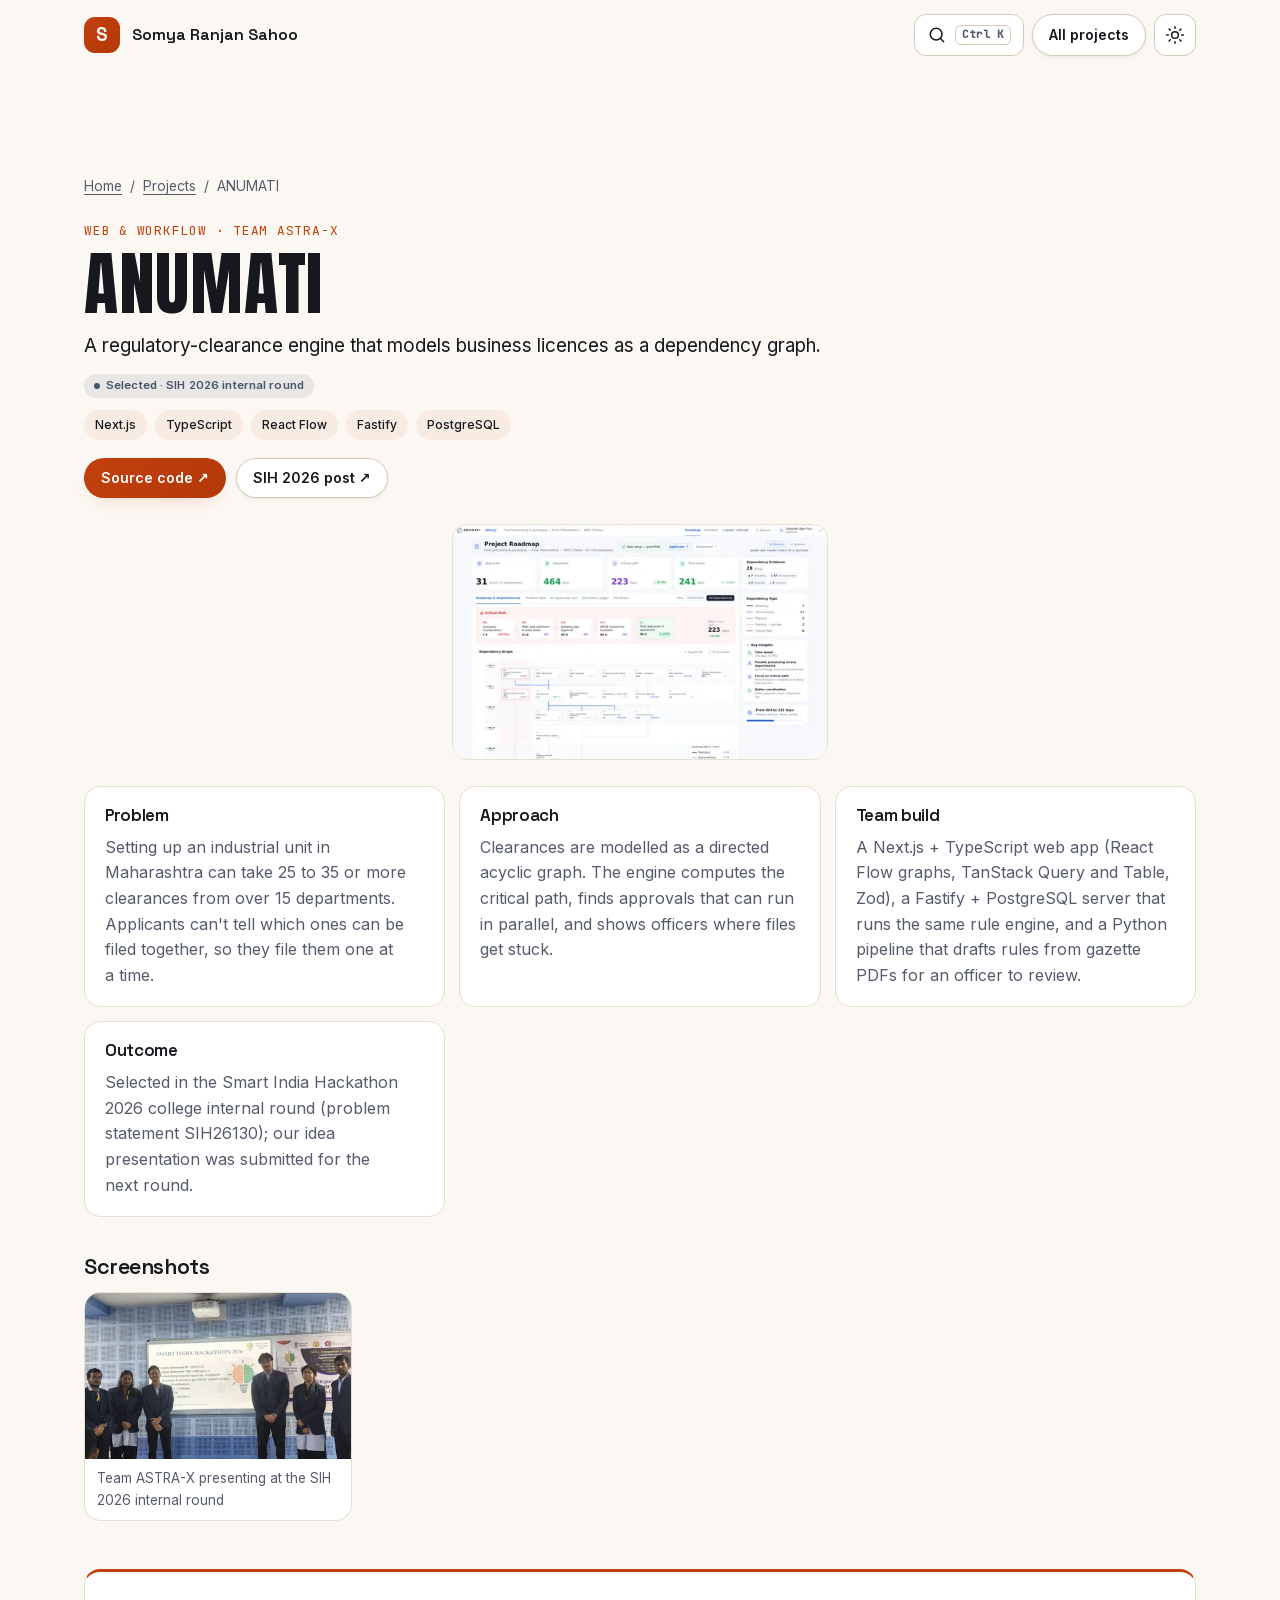
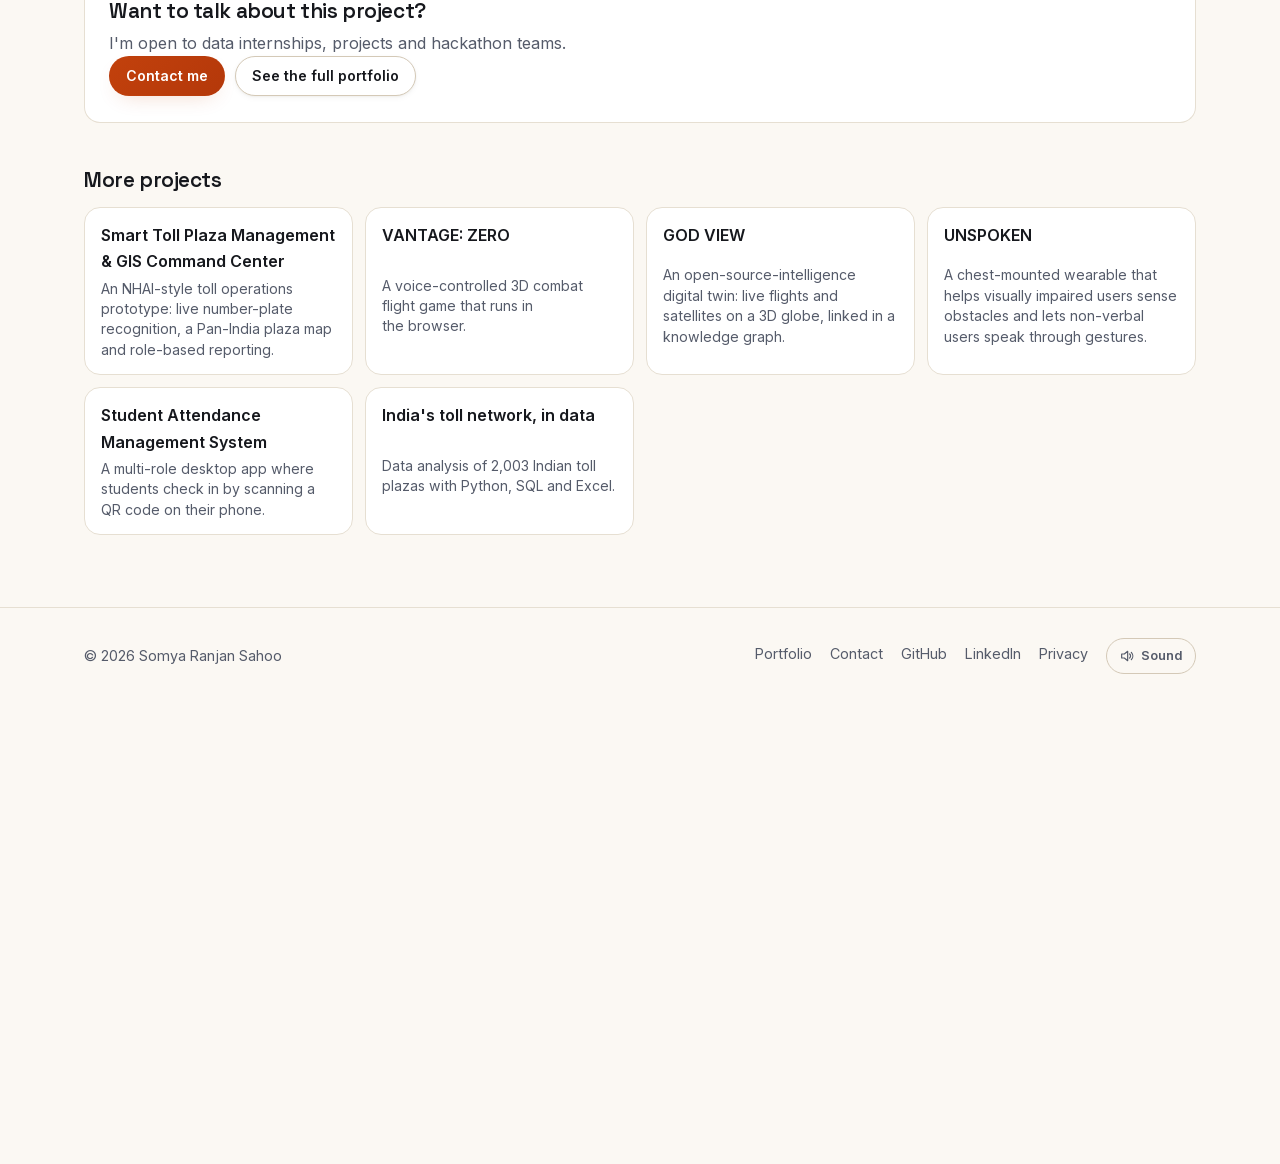
==== commit c9338d09: "Project pages: never stretch an image past its own size, and offer every image size Co-Authored-By: " ====
--- a/projects/anumati/index.html
+++ b/projects/anumati/index.html
@@ -21,7 +21,7 @@
   <link rel="icon" href="/favicon.ico" sizes="48x48">
   <link rel="icon" href="/assets/icon-192.png" type="image/png" sizes="192x192">
   <link rel="apple-touch-icon" href="/assets/apple-touch-icon.png">
-  <link rel="stylesheet" href="../../styles.min.css?v=10af7ed9">
+  <link rel="stylesheet" href="../../styles.min.css?v=8e4d6d7a">
   <script>try{var t=localStorage.getItem('theme');if(t)document.documentElement.setAttribute('data-theme',t)}catch(e){}</script>
   <script type="application/ld+json">{"@context":"https://schema.org","@graph":[{"@type":"SoftwareSourceCode","name":"ANUMATI","headline":"ANUMATI, a Regulatory Clearance Engine","description":"A regulatory-clearance engine that models business licences as a dependency graph.","url":"https://somyaranjansahoo6422.github.io/projects/anumati/","image":"https://somyaranjansahoo6422.github.io/assets/img/proj-anumati-1600.webp","author":{"@type":"Person","name":"Somya Ranjan Sahoo","url":"https://somyaranjansahoo6422.github.io/"},"codeRepository":"https://github.com/shubham54191/ANUMATI","keywords":"Next.js, TypeScript, React Flow, Fastify, PostgreSQL"},{"@type":"BreadcrumbList","itemListElement":[{"@type":"ListItem","position":1,"name":"Somya Ranjan Sahoo","item":"https://somyaranjansahoo6422.github.io/"},{"@type":"ListItem","position":2,"name":"Projects","item":"https://somyaranjansahoo6422.github.io/#work"},{"@type":"ListItem","position":3,"name":"ANUMATI","item":"https://somyaranjansahoo6422.github.io/projects/anumati/"}]}]}</script>
 </head>
@@ -53,7 +53,7 @@
       <p class="proj__badge"><span class="badge">Selected · SIH 2026 internal round</span></p>
       <ul class="chips chips--sm proj__chips" aria-label="Technologies"><li>Next.js</li><li>TypeScript</li><li>React Flow</li><li>Fastify</li><li>PostgreSQL</li></ul>
       <p class="proj__actions"><a class="btn btn--primary btn--sm" href="https://github.com/shubham54191/ANUMATI" target="_blank" rel="noopener noreferrer">Source code ↗</a> <a class="btn btn--ghost btn--sm" href="https://www.linkedin.com/feed/update/urn:li:activity:7507863819810156545/" target="_blank" rel="noopener noreferrer">SIH 2026 post ↗</a></p>
-      <figure class="proj__media"><img src="/assets/img/proj-anumati-960.webp" alt="ANUMATI web app showing a project roadmap with clearance counts and a dependency graph" width="1600" height="1000" fetchpriority="high"></figure>
+      <figure class="proj__media proj__media--fit"><img src="/assets/img/proj-anumati-960.webp" srcset="/assets/img/proj-anumati-480.webp 480w, /assets/img/proj-anumati-720.webp 720w, /assets/img/proj-anumati-960.webp 960w, /assets/img/proj-anumati-1600.webp 1600w" sizes="(max-width: 1632px) calc(100vw - 32px), 1600px" alt="ANUMATI web app showing a project roadmap with clearance counts and a dependency graph" width="1600" height="1000" fetchpriority="high"></figure>
       <div class="proj__grid">
         <section class="proj__block"><h2>Problem</h2><p>Setting up an industrial unit in Maharashtra can take 25 to 35 or more clearances from over 15 departments. Applicants can't tell which ones can be filed together, so they file them one at a time.</p></section>
         <section class="proj__block"><h2>Approach</h2><p>Clearances are modelled as a directed acyclic graph. The engine computes the critical path, finds approvals that can run in parallel, and shows officers where files get stuck.</p></section>
@@ -62,7 +62,7 @@
       </div>
       <h2 class="proj__h2">Screenshots</h2>
       <div class="proj__gallery">
-        <figure><a href="/assets/img/ach-sih2026-1600.webp"><img src="/assets/img/ach-sih2026-960.webp" alt="Team ASTRA-X standing in front of a projected Smart India Hackathon 2026 slide" width="1600" height="900" loading="lazy" decoding="async"></a><figcaption>Team ASTRA-X presenting at the SIH 2026 internal round</figcaption></figure>
+        <figure><a href="/assets/img/ach-sih2026-1600.webp"><img src="/assets/img/ach-sih2026-960.webp" srcset="/assets/img/ach-sih2026-480.webp 480w, /assets/img/ach-sih2026-720.webp 720w, /assets/img/ach-sih2026-960.webp 960w, /assets/img/ach-sih2026-1600.webp 1600w" sizes="(max-width: 760px) calc(100vw - 32px), 380px" alt="Team ASTRA-X standing in front of a projected Smart India Hackathon 2026 slide" width="1600" height="900" loading="lazy" decoding="async"></a><figcaption>Team ASTRA-X presenting at the SIH 2026 internal round</figcaption></figure>
       </div>
 
       <section class="proj__cta">
--- a/styles.min.css
+++ b/styles.min.css
@@ -1 +1 @@
-@font-face{font-family:Anton;src:url(assets/fonts/anton.woff2) format("woff2");font-weight:400;font-display:swap}@font-face{font-family:Poster Fallback;src:local("Roboto"),local("Roboto-Regular"),local("Arial"),local("Helvetica");size-adjust:66%}@font-face{font-family:Caveat;src:url(assets/fonts/caveat.woff2) format("woff2");font-weight:600;font-display:swap}@font-face{font-family:Space Grotesk;src:url(assets/fonts/space-grotesk.woff2) format("woff2");font-weight:500 700;font-display:swap}@font-face{font-family:Space Grotesk;src:url(assets/fonts/space-grotesk-ext.woff2) format("woff2");font-weight:500 700;font-display:swap;unicode-range:U+20B9}@font-face{font-family:Inter;src:url(assets/fonts/inter.woff2) format("woff2");font-weight:400 600;font-display:swap}@font-face{font-family:Inter;src:url(assets/fonts/inter-ext.woff2) format("woff2");font-weight:400 600;font-display:swap;unicode-range:U+20B9}@font-face{font-family:JetBrains Mono;src:url(assets/fonts/jetbrains-mono.woff2) format("woff2");font-weight:400 500;font-display:swap}:root{--bg: #fbf8f3;--bg-alt: #f4eee5;--surface: #ffffff;--surface-2: #fdfaf6;--text: #16181d;--muted: #555b6a;--line: #e6dfd2;--line-strong: #d4c9b7;--accent: #c2410c;--accent-2: #b45309;--accent-fill: #c2410c;--accent-fill-2: #b4380a;--accent-ink: #ffffff;--accent-soft: rgba(194, 65, 12, .07);--accent-glow: rgba(194, 65, 12, .24);--ok: #15803d;--grid: rgba(120, 90, 50, .09);--blob-1: rgba(255, 140, 80, .26);--blob-2: rgba(255, 196, 92, .24);--blob-3: rgba(255, 110, 140, .12);--shadow-sm: 0 1px 2px rgba(60, 40, 20, .05), 0 2px 6px rgba(60, 40, 20, .04);--shadow: 0 1px 2px rgba(60, 40, 20, .05), 0 10px 30px -12px rgba(90, 50, 20, .16);--shadow-lg: 0 2px 4px rgba(60, 40, 20, .05), 0 22px 50px -20px rgba(120, 60, 20, .26);--nav-bg: rgba(251, 248, 243, .82);--badge-win: #854d0e;--badge-win-bg: rgba(202, 138, 4, .13);--badge-final: #6d28d9;--badge-final-bg: rgba(109, 40, 217, .1);--badge-sel: #0f766e;--badge-sel-bg: rgba(15, 118, 110, .1);--badge-part: #475569;--badge-part-bg: rgba(71, 85, 105, .1);--danger: #b91c1c;--font-display: "Space Grotesk", system-ui, sans-serif;--font-body: "Inter", system-ui, -apple-system, "Segoe UI", sans-serif;--font-mono: "JetBrains Mono", ui-monospace, Consolas, monospace;--radius: 16px;--wrap: 1160px;--ease: cubic-bezier(.22, 1, .36, 1);color-scheme:light}:root[data-theme=dark]{--bg: #0b0d12;--bg-alt: #0f1219;--surface: #151922;--surface-2: #121620;--text: #ecebe6;--muted: #a0a5b3;--line: #242a36;--line-strong: #343c4b;--accent: #ff7a4d;--accent-2: #ffb44a;--accent-fill: #ff6a3d;--accent-fill-2: #ff8a3d;--accent-ink: #0b0d12;--accent-soft: rgba(255, 106, 61, .12);--accent-glow: rgba(255, 106, 61, .28);--ok: #3ddc84;--grid: rgba(255, 255, 255, .05);--blob-1: rgba(255, 106, 61, .18);--blob-2: rgba(255, 170, 60, .09);--blob-3: rgba(120, 90, 255, .11);--shadow-sm: 0 1px 2px rgba(0, 0, 0, .3);--shadow: 0 1px 2px rgba(0, 0, 0, .3), 0 16px 40px -16px rgba(0, 0, 0, .6);--shadow-lg: 0 2px 4px rgba(0, 0, 0, .3), 0 26px 60px -20px rgba(0, 0, 0, .75);--nav-bg: rgba(11, 13, 18, .76);--badge-win: #fcd34d;--badge-win-bg: rgba(252, 211, 77, .14);--badge-final: #c4b5fd;--badge-final-bg: rgba(196, 181, 253, .14);--badge-sel: #5eead4;--badge-sel-bg: rgba(94, 234, 212, .12);--badge-part: #cbd5e1;--badge-part-bg: rgba(203, 213, 225, .12);--danger: #f87171;color-scheme:dark}@media(prefers-color-scheme:dark){:root:not([data-theme=light]){--bg: #0b0d12;--bg-alt: #0f1219;--surface: #151922;--surface-2: #121620;--text: #ecebe6;--muted: #a0a5b3;--line: #242a36;--line-strong: #343c4b;--accent: #ff7a4d;--accent-2: #ffb44a;--accent-fill: #ff6a3d;--accent-fill-2: #ff8a3d;--accent-ink: #0b0d12;--accent-soft: rgba(255, 106, 61, .12);--accent-glow: rgba(255, 106, 61, .28);--ok: #3ddc84;--grid: rgba(255, 255, 255, .05);--blob-1: rgba(255, 106, 61, .18);--blob-2: rgba(255, 170, 60, .09);--blob-3: rgba(120, 90, 255, .11);--shadow-sm: 0 1px 2px rgba(0, 0, 0, .3);--shadow: 0 1px 2px rgba(0, 0, 0, .3), 0 16px 40px -16px rgba(0, 0, 0, .6);--shadow-lg: 0 2px 4px rgba(0, 0, 0, .3), 0 26px 60px -20px rgba(0, 0, 0, .75);--nav-bg: rgba(11, 13, 18, .76);--badge-win: #fcd34d;--badge-win-bg: rgba(252, 211, 77, .14);--badge-final: #c4b5fd;--badge-final-bg: rgba(196, 181, 253, .14);--badge-sel: #5eead4;--badge-sel-bg: rgba(94, 234, 212, .12);--badge-part: #cbd5e1;--badge-part-bg: rgba(203, 213, 225, .12);--danger: #f87171;color-scheme:dark}}*,*:before,*:after{box-sizing:border-box}html{scroll-padding-top:84px}body{margin:0;background:var(--bg);color:var(--text);font:400 16px/1.65 var(--font-body);-webkit-font-smoothing:antialiased;overflow-x:hidden}.theme-anim,.theme-anim *,.theme-anim *:before,.theme-anim *:after{transition:background-color .4s ease,border-color .4s ease,color .4s ease,box-shadow .4s ease!important}img{max-width:100%;height:auto;display:block}a{color:inherit}h1,h2,h3{font-family:var(--font-display);line-height:1.15;margin:0;letter-spacing:-.02em}p{margin:0 0 1em}ul,ol{margin:0;padding:0;list-style:none}code{font-family:var(--font-mono);font-size:.86em;background:var(--accent-soft);padding:1px 5px;border-radius:5px}svg{width:20px;height:20px;fill:none;stroke:currentColor;stroke-width:1.8;stroke-linecap:round;stroke-linejoin:round;flex:none}::selection{background:var(--accent-fill);color:var(--accent-ink)}:focus-visible{outline:3px solid var(--accent);outline-offset:3px;border-radius:6px}.wrap{width:100%;max-width:var(--wrap);margin:0 auto;padding:0 24px}.mono{font-family:var(--font-mono);font-size:.82rem;letter-spacing:0}.muted{color:var(--muted)}.sr-only{position:absolute;width:1px;height:1px;padding:0;margin:-1px;overflow:hidden;clip:rect(0 0 0 0);white-space:nowrap;border:0}.grad{background:linear-gradient(100deg,var(--accent) 0%,var(--accent-2) 50%,var(--accent) 100%);-webkit-background-clip:text;background-clip:text;color:transparent}.skip{position:absolute;left:-999px;top:8px;background:var(--accent-fill);color:var(--accent-ink);padding:10px 16px;border-radius:8px;z-index:100;font-weight:600}.skip:focus{left:8px}.ambient{position:fixed;inset:0;z-index:-1;pointer-events:none;overflow:hidden}.ambient span{position:absolute;border-radius:50%;filter:blur(80px)}.ambient span:nth-child(1){width:46vw;height:46vw;top:-14vw;right:-10vw;background:var(--blob-1)}.ambient span:nth-child(2){width:36vw;height:36vw;top:30vh;left:-14vw;background:var(--blob-2)}.ambient span:nth-child(3){width:30vw;height:30vw;bottom:-12vw;right:20vw;background:var(--blob-3)}.progress{position:fixed;top:0;left:0;right:0;height:3px;z-index:70;pointer-events:none;background:linear-gradient(90deg,var(--accent-fill),var(--accent-2));transform-origin:0 50%;transform:scaleX(0)}.btn{position:relative;overflow:hidden;isolation:isolate;display:inline-flex;align-items:center;justify-content:center;gap:8px;min-height:46px;padding:12px 22px;border-radius:999px;border:1px solid transparent;font:600 .95rem/1 var(--font-body);text-decoration:none;cursor:pointer;transition:transform .3s var(--ease),box-shadow .3s ease,background .25s ease,border-color .25s ease,color .25s ease}.btn svg{width:18px;height:18px}.btn--primary{background:linear-gradient(135deg,var(--accent-fill),var(--accent-fill-2));color:var(--accent-ink);box-shadow:0 8px 22px -10px var(--accent-glow)}.btn--primary:after{content:"";position:absolute;inset:0;z-index:-1;background:linear-gradient(110deg,transparent 30%,rgba(255,255,255,.35) 50%,transparent 70%);transform:translate(-120%);transition:transform .7s var(--ease)}.btn--primary:hover{transform:translateY(-2px);box-shadow:0 14px 30px -10px var(--accent-glow)}.btn--primary:hover:after{transform:translate(120%)}.btn--ghost{background:var(--surface);color:var(--text);border-color:var(--line-strong);box-shadow:var(--shadow-sm)}.btn--ghost:hover{transform:translateY(-2px);border-color:var(--accent);color:var(--accent)}.btn:active{transform:translateY(0) scale(.98)}.btn--sm{min-height:40px;padding:9px 16px;font-size:.88rem}.btn__meta{font:500 .7rem/1 var(--font-mono);padding:3px 6px;border-radius:5px;background:var(--accent-soft);color:var(--accent)}.btn[disabled]{opacity:.7;cursor:progress;transform:none}.link{color:var(--accent);text-decoration:underline;text-decoration-color:transparent;text-underline-offset:4px;text-decoration-thickness:1.5px;font-weight:600;font-size:.92rem;transition:text-decoration-color .25s ease}.link:hover{text-decoration-color:currentColor}.icon-btn{width:42px;height:42px;display:inline-grid;place-items:center;border-radius:12px;border:1px solid var(--line-strong);background:var(--surface);color:var(--text);cursor:pointer;transition:border-color .2s ease,color .2s ease}.icon-btn:hover{border-color:var(--accent);color:var(--accent)}.nav{position:sticky;top:0;z-index:50;background:var(--nav-bg);backdrop-filter:saturate(1.5) blur(14px);-webkit-backdrop-filter:saturate(1.5) blur(14px);border-bottom:1px solid transparent;transition:border-color .3s ease,box-shadow .3s ease}.nav.scrolled{border-bottom-color:var(--line);box-shadow:0 8px 30px -18px #00000040}.nav__inner{display:flex;align-items:center;justify-content:space-between;height:70px;gap:16px;transition:height .3s var(--ease)}.nav.scrolled .nav__inner{height:62px}.brand{display:flex;align-items:center;gap:12px;text-decoration:none;font-weight:600}.brand__mark{width:36px;height:36px;border-radius:11px;display:grid;place-items:center;background:linear-gradient(135deg,var(--accent-fill),var(--accent-fill-2));color:var(--accent-ink);font:700 1.15rem/1 var(--font-display);transition:transform .4s var(--ease),border-radius .4s ease}.brand:hover .brand__mark{transform:rotate(-8deg);border-radius:50%}.brand__name{font-family:var(--font-display)}.brand:hover .brand__name{color:var(--accent)}.nav__links{display:flex;align-items:center;gap:2px}.nav__links a{text-decoration:none;padding:8px 12px;border-radius:999px;color:var(--muted);font-weight:500;font-size:.93rem;transition:color .2s ease,background .2s ease}.nav__links a:hover{color:var(--text);background:var(--accent-soft)}.nav__links a.active{color:var(--accent);background:var(--accent-soft)}.nav__links .nav__resume{color:var(--text)}.nav__links .nav__cta{color:var(--accent-ink);background:linear-gradient(135deg,var(--accent-fill),var(--accent-fill-2));margin-left:6px}.nav__links .nav__cta:hover,.nav__links .nav__cta.active{color:var(--accent-ink);background:linear-gradient(135deg,var(--accent-fill),var(--accent-fill-2));filter:brightness(1.06)}.nav__tools{display:flex;gap:8px}.menu-btn,.i-moon{display:none}:root[data-theme=dark] .i-sun{display:none}:root[data-theme=dark] .i-moon{display:block}@media(prefers-color-scheme:dark){:root:not([data-theme=light]) .i-sun{display:none}:root:not([data-theme=light]) .i-moon{display:block}}.hero{padding:80px 0 60px;position:relative}.hero:before{content:"";position:absolute;inset:0;z-index:-1;pointer-events:none;background-image:linear-gradient(var(--grid) 1px,transparent 1px),linear-gradient(90deg,var(--grid) 1px,transparent 1px);background-size:52px 52px;mask-image:radial-gradient(ellipse 75% 65% at 65% 35%,#000 15%,transparent 72%);-webkit-mask-image:radial-gradient(ellipse 75% 65% at 65% 35%,#000 15%,transparent 72%)}.hero__grid{display:grid;grid-template-columns:1.4fr 1fr;gap:56px;align-items:center}.status{display:inline-flex;align-items:center;gap:10px;padding:7px 15px;border-radius:999px;border:1px solid var(--line);background:var(--surface);font-size:.85rem;font-weight:500;color:var(--muted);margin-bottom:18px;box-shadow:var(--shadow-sm)}.dot{position:relative;width:8px;height:8px;border-radius:50%;background:var(--ok)}.dot:after{content:"";position:absolute;inset:-4px;border-radius:50%;border:2px solid var(--ok);opacity:0}.role{font:500 .9rem/1.4 var(--font-mono);color:var(--accent);margin-bottom:14px;letter-spacing:.01em}.hero h1{font-size:clamp(2.4rem,5.6vw,4.2rem);margin-bottom:22px;letter-spacing:-.035em}.hero h1 .line{display:block}.lede{font-size:1.1rem;color:var(--muted);max-width:60ch}.lede strong{color:var(--text);font-weight:600}.hero__cta{display:flex;flex-wrap:wrap;align-items:center;gap:12px 14px;margin:30px 0 26px}.hero__contact{margin-left:4px}.socials{display:flex;flex-wrap:wrap;gap:10px}.socials a{display:inline-flex;align-items:center;gap:8px;text-decoration:none;color:var(--muted);font-weight:500;font-size:.9rem;padding:8px 14px;border-radius:999px;border:1px solid var(--line);background:var(--surface);transition:color .2s ease,border-color .2s ease,transform .3s var(--ease)}.socials a:hover{color:var(--accent);border-color:var(--accent);transform:translateY(-2px)}.socials svg{width:17px;height:17px}.hero__card{position:relative;margin:0;justify-self:end;width:100%;max-width:340px;background:var(--surface);border:1px solid var(--line);border-radius:24px;padding:14px;box-shadow:var(--shadow-lg)}.hero__card:before{content:"";position:absolute;inset:-1px;border-radius:inherit;z-index:-1;padding:1px;background:linear-gradient(140deg,var(--accent-fill),transparent 45%,transparent 60%,var(--accent-2));-webkit-mask:linear-gradient(#000 0 0) content-box,linear-gradient(#000 0 0);-webkit-mask-composite:xor;mask-composite:exclude}.avatar{position:relative;aspect-ratio:4 / 5;border-radius:16px;overflow:hidden;background:var(--bg-alt)}.avatar img{width:100%;height:100%;object-fit:cover;object-position:50% 38%}.hero__card figcaption{display:grid;gap:2px;padding:14px 6px 4px}.hero__card figcaption .mono{color:var(--accent)}.hero__card figcaption strong{font-family:var(--font-display);font-size:1.15rem}.hero__card figcaption .muted{font-size:.9rem}.facts{margin:60px 0 0;display:grid;grid-template-columns:repeat(4,1fr);gap:14px}.facts>div{padding:18px 20px;border:1px solid var(--line);border-radius:var(--radius);background:var(--surface);box-shadow:var(--shadow-sm)}.facts dt{font:500 .72rem/1.2 var(--font-mono);text-transform:uppercase;letter-spacing:.1em;color:var(--accent);margin-bottom:8px}.facts dd{margin:0;font-family:var(--font-display);font-weight:600;font-size:1.04rem;line-height:1.3}.section{padding:100px 0;position:relative}.section--alt{background:linear-gradient(180deg,var(--bg-alt),color-mix(in srgb,var(--bg-alt) 60%,var(--bg)));border-block:1px solid var(--line)}.section__head h2{font-size:clamp(1.9rem,3.6vw,2.6rem);margin-bottom:12px;letter-spacing:-.03em}.section__head--row{display:flex;align-items:end;justify-content:space-between;gap:16px;margin-bottom:30px;flex-wrap:wrap}.section__intro{color:var(--muted);max-width:62ch;margin:0}.eyebrow{display:inline-flex;align-items:center;gap:10px;font:500 .8rem/1 var(--font-mono);color:var(--accent);text-transform:uppercase;letter-spacing:.12em;margin-bottom:16px}.eyebrow:before{content:"";width:0;height:2px;border-radius:2px;background:linear-gradient(90deg,var(--accent-fill),var(--accent-2));transition:width .8s var(--ease) .15s}.eyebrow.drawn:before{width:28px}.two-col{display:grid;grid-template-columns:1fr 2fr;gap:48px}.two-col>*{min-width:0}.two-col>.section__head{position:sticky;top:100px;align-self:start}.prose p{font-size:1.05rem;color:var(--muted)}.prose strong{color:var(--text);font-weight:600}.prose__sub{font-size:1.15rem;margin:30px 0 12px}.principles{display:grid;gap:10px}.principles li{position:relative;padding:12px 16px 12px 44px;border:1px solid var(--line);border-radius:12px;background:var(--surface);color:var(--muted);font-size:.98rem}.principles li:before{content:"→";position:absolute;left:16px;top:12px;color:var(--accent);font-weight:700}.principles strong{color:var(--text)}.about__evidence{margin:14px 0 0!important}.skills{display:grid;grid-template-columns:1fr 1fr;gap:24px;margin-top:34px}.skill-group h3{font:500 .76rem/1 var(--font-mono);text-transform:uppercase;letter-spacing:.1em;color:var(--muted);margin-bottom:12px}.chips{display:flex;flex-wrap:wrap;gap:8px}.chips li{padding:6px 12px;border-radius:999px;background:var(--surface);border:1px solid var(--line);font-size:.86rem;font-weight:500}.chips--sm li{padding:4px 10px;font-size:.76rem;background:var(--accent-soft);border-color:transparent;color:var(--text)}.quote{margin:30px 0 0;padding:18px 22px 18px 24px;background:linear-gradient(135deg,var(--accent-soft),transparent);border:1px solid var(--line);border-left:3px solid var(--accent-fill);border-radius:4px var(--radius) var(--radius) 4px}.quote p{margin:0 0 6px;font-family:var(--font-display);font-size:1.12rem;color:var(--text)!important;line-height:1.45}.quote cite{font-style:normal;font-size:.86rem;color:var(--muted)}.quote--sm{margin:4px 0 14px;padding:12px 16px}.quote--sm p{font-size:.98rem;margin:0}.lift{transition:transform .4s var(--ease),box-shadow .35s ease,border-color .3s ease}.lift:hover{transform:translateY(-4px);box-shadow:var(--shadow-lg);border-color:color-mix(in srgb,var(--accent) 40%,var(--line))}.badge{display:inline-flex;align-items:center;gap:6px;padding:5px 10px;border-radius:999px;font:600 .72rem/1.2 var(--font-body);letter-spacing:.01em;white-space:nowrap;color:var(--badge-part);background:var(--badge-part-bg)}.badge:before{content:"";width:6px;height:6px;border-radius:50%;background:currentColor}.badge--win{color:var(--badge-win);background:var(--badge-win-bg)}.badge--final{color:var(--badge-final);background:var(--badge-final-bg)}.badge--sel{color:var(--badge-sel);background:var(--badge-sel-bg)}.badge--plain:before{display:none}.case__media .badge{position:absolute;left:12px;top:12px;z-index:1;background:#0c0e14d1;color:#fff;backdrop-filter:blur(6px)}.case__media .badge--win{color:#fde68a}.case__media .badge--final{color:#ddd6fe}.case__media .badge--sel{color:#99f6e4}.badge--inline{margin-right:6px}.thumb{display:block;overflow:hidden;border-radius:12px;border:1px solid var(--line);background:var(--bg-alt);aspect-ratio:4 / 3}a.thumb,a.card__img,a.case__media,.study__gallery a{cursor:zoom-in}.thumb img{width:100%;height:100%;object-fit:cover;transition:transform .6s var(--ease)}.thumb--doc img{object-position:top}.lift:hover .thumb img,a.thumb:hover img{transform:scale(1.05)}.thumb--logo{background:#fff;cursor:default}.thumb--logo img{object-fit:contain}.lift:hover .thumb--logo img{transform:none}.more{display:flex;flex-wrap:wrap;gap:6px 18px;margin:14px 0 0!important}.filters{display:flex;flex-wrap:wrap;gap:8px;margin:0 0 28px}.filter{display:inline-flex;align-items:center;gap:8px;min-height:42px;padding:8px 15px;border-radius:999px;border:1px solid var(--line-strong);background:var(--surface);color:var(--text);font:500 .9rem/1.2 var(--font-body);cursor:pointer;transition:background .2s ease,border-color .2s ease,color .2s ease}.filter:hover{border-color:var(--accent);color:var(--accent)}.filter[aria-pressed=true]{background:var(--text);border-color:var(--text);color:var(--bg)}.filter__n{font:500 .74rem/1 var(--font-mono);opacity:.75}.filter[aria-pressed=true] .filter__n{opacity:1}.filter__n:empty{display:none}.group-title{font:600 .8rem/1 var(--font-mono);text-transform:uppercase;letter-spacing:.1em;color:var(--muted);margin:0 0 14px}.cards+.filter-empty,.group-title[data-group=more]{margin-top:44px}.is-hidden{display:none!important}.fade-in{animation:fadeIn .35s var(--ease)}@keyframes fadeIn{0%{opacity:0;transform:translateY(8px)}to{opacity:1;transform:none}}.filter-empty{color:var(--muted)}.cases{display:grid;grid-template-columns:repeat(2,1fr);gap:24px;align-items:start}.case{display:flex;flex-direction:column;overflow:hidden;background:var(--surface);border:1px solid var(--line);border-radius:20px;box-shadow:var(--shadow-sm);scroll-margin-top:90px}.case__media{position:relative;display:block;aspect-ratio:16 / 9;overflow:hidden;background:#0b0d12;border-bottom:1px solid var(--line)}.case__media img{width:100%;height:100%;object-fit:cover;transition:transform .7s var(--ease)}.case:hover .case__media img{transform:scale(1.04)}.case__body{padding:24px 26px 26px;display:flex;flex-direction:column;gap:10px}.case__body>p{margin:0;color:var(--muted);font-size:.96rem}.case__kicker{font:500 .74rem/1.4 var(--font-mono)!important;text-transform:uppercase;letter-spacing:.07em;color:var(--accent)!important}.case h3{font-size:1.45rem}.case__purpose{color:var(--text)!important;font-size:1.02rem!important;font-weight:500}.case__links{display:flex;flex-wrap:wrap;align-items:center;gap:10px 14px;margin-top:6px!important}.study{border:1px solid var(--line);border-radius:14px;background:var(--surface-2);margin-top:4px}.study summary{list-style:none;cursor:pointer;padding:12px 16px;font-weight:600;font-size:.92rem;display:flex;align-items:center;justify-content:space-between;gap:10px;border-radius:14px}.study summary::-webkit-details-marker{display:none}.study summary:after{content:"";width:9px;height:9px;border-right:2px solid currentColor;border-bottom:2px solid currentColor;transform:rotate(45deg) translateY(-2px);transition:transform .3s var(--ease);flex:none}.study[open] summary:after{transform:rotate(-135deg) translateY(-2px)}.study summary:hover{color:var(--accent)}.study__grid{margin:0;padding:4px 16px 6px;display:grid;gap:12px}.study__grid div{border-top:1px dashed var(--line);padding-top:10px}.study__grid dt{font:600 .72rem/1.3 var(--font-mono);text-transform:uppercase;letter-spacing:.08em;color:var(--accent);margin-bottom:4px}.study__grid dd{margin:0;color:var(--muted);font-size:.94rem;line-height:1.6}.study__grid strong{color:var(--text)}.study__gallery{display:grid;grid-template-columns:repeat(2,1fr);gap:8px;padding:6px 16px 16px}.study__gallery--wide{grid-template-columns:1fr}.study__gallery a{display:block;overflow:hidden;border-radius:10px;border:1px solid var(--line);aspect-ratio:4 / 3;background:var(--bg-alt)}.study__gallery--wide a{aspect-ratio:auto}.study__gallery img{width:100%;height:100%;object-fit:cover;transition:transform .6s var(--ease)}.study__gallery a:hover img{transform:scale(1.05)}.cards{display:grid;grid-template-columns:repeat(4,1fr);gap:18px;align-items:start}.card{display:flex;flex-direction:column;gap:6px;overflow:hidden;background:var(--surface);border:1px solid var(--line);border-radius:var(--radius);padding:20px;box-shadow:var(--shadow-sm);scroll-margin-top:90px}.card h3{font-size:1.1rem;margin-bottom:2px}.card p:not(.tag){color:var(--muted);font-size:.9rem;margin:0}.card .chips{margin:6px 0 10px}.card__img{display:block;margin:-20px -20px 12px;aspect-ratio:16 / 9;overflow:hidden;border-bottom:1px solid var(--line);background:var(--bg-alt)}.card__img img{width:100%;height:100%;object-fit:cover;transition:transform .7s var(--ease)}.card:hover .card__img img{transform:scale(1.05)}.card__img--logo{background:#fff}.card__img--logo img{object-fit:contain;padding:10px}.card .link{margin-top:auto;align-self:flex-start}.tag{font:500 .72rem/1.4 var(--font-mono);text-transform:uppercase;letter-spacing:.07em;color:var(--accent);margin:0}.tag .badge{text-transform:none;font-family:var(--font-body);letter-spacing:.01em}.mini{display:grid;gap:2px}.mini li{display:flex;justify-content:space-between;gap:12px;padding:8px 0;border-bottom:1px dashed var(--line);font-size:.9rem}.mini li:last-child{border-bottom:0}.mini a{text-decoration:none;font-weight:500}.mini a:hover{color:var(--accent);text-decoration:underline}.mini span{color:var(--muted);font:.76rem var(--font-mono)}.timeline{position:relative;display:grid;gap:20px}.timeline>li{display:grid;grid-template-columns:1fr 190px;gap:24px;align-items:start;background:var(--surface);border:1px solid var(--line);border-radius:var(--radius);padding:26px;box-shadow:var(--shadow-sm)}.timeline>li.timeline__plain{grid-template-columns:1fr}.timeline h3{font-size:1.22rem;margin:6px 0 4px}.org{color:var(--accent);font-weight:600;font-size:.95rem;margin-bottom:12px}.timeline p:not(.org){color:var(--muted)}.timeline strong{color:var(--text)}.edu{margin-top:80px}.early{display:grid;gap:2px;margin:12px 0 2px}.early li{display:flex;justify-content:space-between;align-items:center;gap:12px;padding:12px 0;border-bottom:1px dashed var(--line)}.early li:last-child{border-bottom:0}.early strong{display:block;font-weight:600;color:var(--text)}.early div span{font-size:.9rem;color:var(--muted)}.early li>.mono{white-space:nowrap;flex:none}.cred-grid{display:grid;grid-template-columns:1.15fr 1fr;gap:22px;align-items:start}.certs{background:var(--surface);border:1px solid var(--line);border-radius:var(--radius);padding:24px 26px;box-shadow:var(--shadow-sm)}.certs__title{font-size:1.2rem;margin-bottom:8px}.cert-list li{display:grid;grid-template-columns:88px 1fr auto;align-items:center;gap:16px;padding:14px 0;border-bottom:1px solid var(--line)}.cert-list li.cert-list__text{grid-template-columns:1fr}.cert-list li:last-child{border-bottom:0}.thumb--sm{aspect-ratio:4 / 3;border-radius:9px}.cert-list strong{display:block;font-weight:600;margin-bottom:2px}.cert-list span{font-size:.88rem;color:var(--muted)}.cert-list .badge{font-size:.7rem}.certs__more{font-size:.88rem;margin:14px 0 0}.contact__grid{display:grid;grid-template-columns:1.05fr 1fr;gap:56px;align-items:start}.contact h2{font-size:clamp(2rem,4.4vw,3.2rem);margin-bottom:16px;letter-spacing:-.035em}.email-box{display:flex;align-items:center;justify-content:space-between;gap:12px;flex-wrap:wrap;margin:26px 0 20px;padding:12px 12px 12px 20px;background:var(--surface);border:1px solid var(--line);border-radius:var(--radius);box-shadow:var(--shadow-sm)}.email-box__addr{font:500 clamp(.88rem,2.4vw,1.05rem) var(--font-mono);text-decoration:none;overflow-wrap:anywhere;min-width:0}.email-box__addr:hover{color:var(--accent);text-decoration:underline}.contact__links{display:flex;flex-wrap:wrap;gap:10px 22px;align-items:center}.contact__links a{font-weight:600;text-decoration:none}.contact__links a:hover{color:var(--accent);text-decoration:underline}.form{display:grid;gap:16px;background:var(--surface);border:1px solid var(--line);border-radius:22px;padding:28px;box-shadow:var(--shadow)}.field{display:grid;gap:6px}.field label{font-weight:600;font-size:.9rem}.form input[type=text],.form input[type=email],.form textarea{width:100%;padding:12px 14px;border-radius:12px;border:1px solid var(--line-strong);background:var(--surface-2);color:var(--text);font:inherit;resize:vertical;transition:border-color .2s ease,box-shadow .2s ease}.form input:focus,.form textarea:focus{outline:none;border-color:var(--accent);box-shadow:0 0 0 4px var(--accent-soft)}.form [aria-invalid=true]{border-color:var(--danger)!important}.field__err{margin:0;color:var(--danger);font-size:.85rem;font-weight:500}.field--check{grid-template-columns:auto 1fr;align-items:start;column-gap:10px}.field--check input{width:20px;height:20px;margin:2px 0 0;accent-color:var(--accent-fill)}.field--check label{font-weight:500;font-size:.9rem;line-height:1.5}.field--check .field__err{grid-column:2}.hp{position:absolute;left:-9999px;width:1px;height:1px;overflow:hidden}.form__submit{justify-self:start}.spinner{width:16px;height:16px;border-radius:50%;border:2px solid currentColor;border-right-color:transparent;display:none}.form.is-sending .spinner{display:inline-block;animation:spin .8s linear infinite}@keyframes spin{to{transform:rotate(360deg)}}.form__captcha{min-height:78px;max-width:100%;overflow:hidden}.form__captcha[hidden]{display:none}.form__note{margin:0;font-size:.86rem;color:var(--muted)}.form__note.is-ok{color:var(--ok);font-weight:600}.form__note.is-err{color:var(--danger);font-weight:500}.footer{border-top:1px solid var(--line);padding:30px 0;font-size:.9rem;color:var(--muted)}.footer__inner{display:flex;justify-content:space-between;align-items:center;gap:16px;flex-wrap:wrap}.footer p{margin:0}.footer__links{display:flex;flex-wrap:wrap;gap:6px 18px}.footer__links a{text-decoration:none;padding:4px 0}.footer__links a:hover{color:var(--accent);text-decoration:underline}.toast{position:fixed;left:50%;bottom:24px;transform:translate(-50%,20px);opacity:0;pointer-events:none;background:var(--text);color:var(--bg);padding:10px 18px;border-radius:999px;font-weight:500;font-size:.9rem;transition:opacity .25s ease,transform .3s var(--ease);z-index:80}.toast.show{opacity:1;transform:translate(-50%)}.to-top{position:fixed;right:24px;bottom:24px;z-index:60;width:52px;height:52px;border-radius:50%;border:0;padding:0;cursor:pointer;display:grid;place-items:center;color:var(--accent-ink);background:linear-gradient(135deg,var(--accent-fill),var(--accent-fill-2));box-shadow:0 12px 28px -10px var(--accent-glow),0 0 0 4px var(--bg);opacity:0;visibility:hidden;transform:translateY(16px);transition:opacity .3s ease,transform .4s var(--ease),visibility 0s linear .3s}.to-top.show{opacity:1;visibility:visible;transform:none;transition:opacity .3s ease,transform .4s var(--ease),visibility 0s}.to-top:hover{transform:translateY(-3px)}.to-top__ring{position:absolute;inset:-6px;width:calc(100% + 12px);height:calc(100% + 12px);transform:rotate(-90deg)}.to-top__ring circle{fill:none;stroke-width:2.5}.to-top__ring .track{stroke:var(--line)}.to-top__ring .bar{stroke:var(--accent-fill);stroke-linecap:round;stroke-dasharray:100;stroke-dashoffset:100}.to-top__arrow{width:22px;height:22px;stroke-width:2.4}.lightbox{border:0;padding:0;background:transparent;max-width:min(92vw,1200px);max-height:92vh;overflow:visible}.lightbox::backdrop{background:#08080cd9;backdrop-filter:blur(6px)}.lightbox[open]{animation:pop .3s var(--ease)}.lightbox img{max-width:min(92vw,1200px);max-height:82vh;width:auto;height:auto;border-radius:14px;box-shadow:0 30px 80px #0009;margin:0 auto;background:#111}.lightbox img[hidden]{display:none}.lightbox video{display:block;width:min(92vw,1200px);max-height:82vh;border-radius:14px;box-shadow:0 30px 80px #0009;margin:0 auto;background:#000}.lightbox p{color:#eee;text-align:center;margin:14px 0 0;font-size:.92rem}.lightbox__close{position:absolute;top:-18px;right:-18px;width:42px;height:42px;border-radius:50%;border:0;cursor:pointer;background:#fff;color:#111;display:grid;place-items:center;box-shadow:0 6px 20px #0006}.lightbox__close:focus-visible{outline-color:#fff}.legal{padding:60px 0 90px}.legal .wrap{max-width:780px}.legal h1{font-size:clamp(2rem,5vw,2.8rem);margin:10px 0 8px;letter-spacing:-.03em}.legal h2{font-size:1.3rem;margin:34px 0 10px}.legal p,.legal li{color:var(--muted)}.legal ul{list-style:disc;padding-left:22px;display:grid;gap:6px;margin:0 0 1em}.legal strong{color:var(--text)}.legal .note{padding:14px 18px;border:1px solid var(--line);border-left:3px solid var(--accent-fill);border-radius:4px 12px 12px 4px;background:var(--surface)}@keyframes pop{0%{opacity:0;transform:scale(.95)}to{opacity:1;transform:none}}@media(prefers-reduced-motion:no-preference){html{scroll-behavior:smooth}.js .reveal{opacity:0;transform:translateY(22px);transition:opacity .7s var(--ease) var(--d, 0s),transform .8s var(--ease) var(--d, 0s)}.js .reveal.in{opacity:1;transform:none}.js .enter{opacity:0;transform:translateY(18px);animation:enter .8s var(--ease) forwards}.js .d1{animation-delay:.05s}.js .d2{animation-delay:.15s}.js .d3{animation-delay:.27s}.js .d4{animation-delay:.38s}.js .d5{animation-delay:.48s}.js .d6{animation-delay:.58s}@keyframes enter{to{opacity:1;transform:none}}.dot:after{animation:ping 2.2s cubic-bezier(0,0,.2,1) infinite}@keyframes ping{0%{opacity:.7;transform:scale(.6)}80%,to{opacity:0;transform:scale(1.8)}}.ambient span:nth-child(1){animation:drift1 24s ease-in-out infinite alternate}.ambient span:nth-child(2){animation:drift2 28s ease-in-out infinite alternate}@keyframes drift1{to{transform:translate(-8vw,10vh) scale(1.12)}}@keyframes drift2{to{transform:translate(10vw,-6vh) scale(.92)}}}@media(prefers-reduced-motion:reduce){.lift,.lift:hover,.btn:hover,.socials a:hover,.to-top:hover,.case:hover .case__media img,.card:hover .card__img img,.lift:hover .thumb img,a.thumb:hover img,.study__gallery a:hover img{transform:none!important}.fade-in{animation:none}}@media(max-width:1100px){.cards{grid-template-columns:repeat(2,1fr)}.nav__links a{padding:8px 9px;font-size:.9rem}}@media(max-width:960px){.two-col{grid-template-columns:1fr;gap:26px}.two-col>.section__head{position:static}.cases{grid-template-columns:1fr}.contact__grid,.cred-grid{grid-template-columns:1fr;gap:32px}.facts{grid-template-columns:repeat(2,1fr)}.menu-btn{display:inline-grid}.nav__links{position:absolute;top:100%;left:0;right:0;flex-direction:column;align-items:stretch;gap:2px;padding:10px 16px 18px;background:var(--bg);border-bottom:1px solid var(--line);box-shadow:0 20px 40px -20px #00000059;opacity:0;visibility:hidden;transform:translateY(-8px);transition:opacity .2s ease,transform .3s var(--ease),visibility 0s linear .2s}.nav__links.open{opacity:1;visibility:visible;transform:none;transition:opacity .2s ease,transform .3s var(--ease),visibility 0s}.nav__links a{padding:13px 12px;border-radius:12px;font-size:1rem}.nav__links .nav__cta{margin:8px 0 0;text-align:center}}@media(max-width:760px){.ambient span{animation:none!important;filter:blur(60px)}.nav{backdrop-filter:none;-webkit-backdrop-filter:none;background:var(--bg)}.wrap{padding:0 16px}.brand__name{font-size:.98rem}.hero{padding:36px 0 44px}.hero__grid{grid-template-columns:1fr;gap:28px}.hero__card{justify-self:stretch;max-width:none;order:-1;display:flex;align-items:center;gap:14px;padding:10px;border-radius:18px}.hero__card .avatar{width:76px;flex:none;border-radius:12px;aspect-ratio:1}.hero__card .avatar img{object-position:55% 40%}.hero__card figcaption{padding:0}.hero__cta .btn{flex:1 1 auto}.facts{grid-template-columns:1fr 1fr;gap:10px;margin-top:36px}.facts>div{padding:14px 16px}.section{padding:70px 0}.skills{grid-template-columns:1fr}.filters{flex-wrap:nowrap;overflow-x:auto;margin:0 -16px 22px;padding:2px 16px 6px;scrollbar-width:thin}.filter{flex:none}.case__body{padding:20px}.case h3{font-size:1.3rem}.cards{grid-template-columns:1fr}.timeline>li{grid-template-columns:1fr;gap:16px;padding:20px}.timeline .thumb{order:-1;aspect-ratio:16 / 9}.cert-list li{grid-template-columns:72px 1fr;gap:12px}.cert-list li>.link{grid-column:2;justify-self:start}.form{padding:20px}.to-top{right:16px;bottom:16px;width:48px;height:48px}.lightbox__close{top:-52px;right:0}}.case__media--top img{object-position:50% 12%}.facts__sub{display:block;margin-top:4px;font:500 .8rem/1.35 var(--font-body);color:var(--muted)}.remarks{display:grid;grid-template-columns:1fr 2fr;gap:14px;align-items:stretch}.remarks .quote{margin:0;display:flex;flex-direction:column;justify-content:space-between;gap:10px}.remarks__src{font-size:.88rem;color:var(--muted);margin:12px 0 0}.quote--sm p+p{margin-top:10px}.quote--sm cite{display:block;margin-top:10px}.thumbs{display:grid;gap:14px}.thumbs figure{margin:0}.thumbs figcaption{margin-top:6px;font-size:.78rem;color:var(--muted);text-align:center}@media(max-width:760px){.remarks{grid-template-columns:1fr}.timeline .thumbs{order:-1;grid-template-columns:1fr 1fr;gap:10px}.timeline .thumbs .thumb{aspect-ratio:1}}@media(max-width:420px){.nav__tools{gap:4px}.nav__tools .icon-btn{width:44px;height:44px}.brand{gap:9px}.brand__name{font-size:.92rem}}.filters,.filter{position:relative}a,button,summary,label,.filter{touch-action:manipulation}h1,h2,h3{text-wrap:balance}p,li,dd{text-wrap:pretty}.facts dd,.filter__n{font-variant-numeric:tabular-nums}.icon-btn:active,.filter:active,.to-top:active{transform:scale(.94)}.icon-btn,.filter{transition:transform .12s ease,border-color .2s ease,color .2s ease,background .2s ease}.form__hint{margin:0 0 4px;font-size:.86rem;color:var(--muted)}.field__help{margin:6px 0 0;font-size:.82rem;color:var(--muted)}@media(pointer:coarse){.more .link,.case__links .link,.card>.link,.cert-list li>.link,.contact__links a,.footer__links a,.hero__contact,.about__evidence .link,.email-box__addr,.mini a,.section__head--row>.link{display:inline-flex;align-items:center;min-height:44px}.certs__more .link,.cert-list span .link,.remarks__src .link,.field--check .link{padding-block:12px}.footer__links{gap:0 20px}.field--check input{width:24px;height:24px;margin-top:0}.field input,.field textarea{min-height:48px}}@media(max-width:380px){.nav__tools{gap:2px}.brand{gap:8px}.brand__name{font-size:.84rem}}@media(max-width:340px){.brand__name{display:none}}.cred-group+.cred-group{margin-top:56px}.cred-group .certs__title{margin-bottom:18px;display:flex;align-items:center;gap:12px}.cred-group .certs__title:after{content:"";flex:1;height:1px;background:var(--line)}.tiles{display:grid;grid-template-columns:repeat(auto-fill,minmax(230px,1fr));gap:18px}.tile{display:flex;flex-direction:column;overflow:hidden;background:var(--surface);border:1px solid var(--line);border-radius:var(--radius);box-shadow:var(--shadow-sm);transition:transform .35s var(--ease),box-shadow .35s var(--ease),border-color .25s ease}.tile:hover{transform:translateY(-4px);box-shadow:var(--shadow);border-color:var(--line-strong)}.tile__img{display:block;aspect-ratio:4 / 3;overflow:hidden;background:var(--bg-alt);border-bottom:1px solid var(--line);cursor:zoom-in}.tile__img img{width:100%;height:100%;object-fit:cover;transition:transform .6s var(--ease)}.tile:hover .tile__img img{transform:scale(1.05)}.tile__img--logo{background:#fff;cursor:default}.tile__img--logo img{object-fit:contain;padding:14px}.tile:hover .tile__img--logo img{transform:none}.tile__body{display:flex;flex-direction:column;align-items:flex-start;gap:6px;padding:16px 18px 18px;flex:1}.tile__body h4{margin:2px 0 0;font:600 1.02rem/1.3 var(--font-display)}.tile__body p{margin:0;font-size:.86rem;color:var(--muted)}.tile__body .link{margin-top:auto;padding-top:6px}.tile .badge{font-size:.68rem}.cred-rows{margin-top:18px;border:1px solid var(--line);border-radius:var(--radius);background:var(--surface)}.cred-rows li{display:flex;flex-wrap:wrap;align-items:center;gap:6px 12px;padding:14px 18px;border-bottom:1px solid var(--line);font-size:.9rem}.cred-rows li:last-child{border-bottom:0}.cred-rows li>span:last-child{color:var(--muted)}.mini-gallery{display:grid;grid-template-columns:repeat(4,1fr);gap:10px;margin-top:14px}.mini-gallery figure{margin:0}.mini-gallery .thumb{aspect-ratio:4 / 3;border-radius:9px}.mini-gallery figcaption{margin-top:5px;font-size:.74rem;line-height:1.3;color:var(--muted)}@media(max-width:760px){.mini-gallery{grid-template-columns:repeat(2,1fr)}.tiles{grid-template-columns:repeat(auto-fill,minmax(160px,1fr));gap:12px}.tile__body{padding:12px 14px 14px}.tile__body h4{font-size:.95rem}}@media(pointer:coarse){.tile__body .link{display:inline-flex;align-items:center;min-height:44px;padding-top:0}.cred-rows .link{padding-block:12px}}.cred-stats{display:grid;grid-template-columns:repeat(3,1fr);gap:14px;margin:0 0 22px}.cred-stats>div{padding:16px 20px;border:1px solid var(--line);border-radius:var(--radius);background:var(--surface);box-shadow:var(--shadow-sm)}.cred-stats dt{font:500 .72rem/1.2 var(--font-mono);text-transform:uppercase;letter-spacing:.1em;color:var(--muted)}.cred-stats dd{margin:6px 0 0;font:700 2.2rem/1 var(--font-display);font-variant-numeric:tabular-nums;background:linear-gradient(135deg,var(--accent),var(--accent-2));-webkit-background-clip:text;background-clip:text;color:transparent}.cred-feature{display:grid;grid-template-columns:minmax(0,1.05fr) minmax(0,1fr);gap:0;margin-bottom:30px;overflow:hidden;border:1px solid transparent;border-radius:calc(var(--radius) + 4px);background:linear-gradient(var(--surface),var(--surface)) padding-box,linear-gradient(135deg,var(--accent-fill),var(--line) 45%,var(--line) 70%,var(--accent-2)) border-box;box-shadow:var(--shadow-lg)}.cred-feature__img{display:grid;place-items:center;padding:28px;cursor:zoom-in;background:radial-gradient(120% 90% at 30% 20%,var(--accent-soft),transparent 70%),var(--bg-alt);border-right:1px solid var(--line)}.cred-feature__img img{width:100%;height:auto;border-radius:10px;box-shadow:0 18px 40px -18px #00000073;transition:transform .6s var(--ease)}.cred-feature__img:hover img{transform:scale(1.03)}.cred-feature__body{padding:26px 28px 24px;display:flex;flex-direction:column;gap:10px;min-width:0}.cred-feature__kicker{margin:0;font-size:.8rem;color:var(--accent)}.cred-feature__body h4{margin:0;font:700 clamp(1.3rem,2.2vw,1.6rem)/1.2 var(--font-display)}.cred-feature__desc{margin:0;color:var(--muted);font-size:.94rem}.courses{margin:6px 0 0;border-top:1px solid var(--line)}.courses li{display:grid;grid-template-columns:30px minmax(0,1fr) auto auto;align-items:center;gap:10px;padding:9px 0;border-bottom:1px solid var(--line);font-size:.9rem}.course__n{color:var(--accent);font-size:.78rem}.course__t{font-weight:500;min-width:0}.courses time{font-size:.76rem;color:var(--muted)}.cred-feature__cta{display:flex;flex-wrap:wrap;align-items:center;gap:10px 16px;margin:8px 0 0}.cred-feature__cta .mono{font-size:.76rem}.cred-feature__cta .btn svg{width:16px;height:16px}.cred-filters{margin-bottom:18px}.best5{display:grid;grid-template-columns:repeat(auto-fit,minmax(190px,1fr));gap:14px;margin:0;padding:0;list-style:none}.best5 a{display:flex;flex-direction:column;gap:6px;height:100%;padding:16px;border-radius:14px;border:1px solid var(--line);border-top:3px solid var(--accent);background:var(--surface);color:inherit;text-decoration:none;transition:border-color .2s ease}.best5 a:hover{border-color:var(--accent)}.best5 a:focus-visible{outline:2px solid var(--accent);outline-offset:2px}.best5__n{font-size:.78rem;color:var(--accent)}.best5 strong{font:600 1rem/1.25 var(--font-display)}.best5 a>span:last-child{font-size:.86rem;line-height:1.4;color:var(--muted)}.creds{display:grid;grid-template-columns:repeat(auto-fill,minmax(210px,1fr));gap:18px}.cred{--cat: var(--accent);position:relative;display:flex;flex-direction:column;overflow:hidden;background:var(--surface);border:1px solid var(--line);border-radius:var(--radius);box-shadow:var(--shadow-sm);transition:transform .35s var(--ease),box-shadow .35s var(--ease),border-color .25s ease}.cred[data-cat=ai]{--cat: var(--badge-final)}.cred[data-cat=lead]{--cat: var(--badge-sel)}.cred[data-cat=soft]{--cat: var(--badge-part)}.cred:before{content:"";position:absolute;inset:0 0 auto;height:3px;background:var(--cat);z-index:1}.cred:hover{transform:translateY(-4px);box-shadow:var(--shadow);border-color:var(--line-strong)}.cred__img{display:block;aspect-ratio:16 / 10;overflow:hidden;background:var(--bg-alt);border-bottom:1px solid var(--line);cursor:zoom-in}.cred__img img{width:100%;height:100%;object-fit:cover;object-position:top;transition:transform .6s var(--ease)}.cred:hover .cred__img img{transform:scale(1.05)}.cred__img--logo{background:#fff;cursor:default}.cred__img--logo img{object-fit:contain;object-position:center;padding:16px}.cred:hover .cred__img--logo img{transform:none}.cred__body{display:flex;flex-direction:column;align-items:flex-start;gap:6px;padding:14px 18px 16px;flex:1}.cred__top{display:flex;justify-content:space-between;align-items:center;gap:8px;width:100%;margin:0}.cred__cat{font:600 .68rem/1 var(--font-mono);text-transform:uppercase;letter-spacing:.08em;color:var(--cat)}.cred__top time{font-size:.74rem;color:var(--muted)}.cred__body h4{margin:2px 0 0;font:600 1.02rem/1.3 var(--font-display)}.cred__issuer{margin:0;font-size:.85rem;color:var(--muted)}.cred .badge{font-size:.68rem}.cred__id{display:flex;flex-wrap:wrap;justify-content:space-between;align-items:center;gap:8px;width:100%;margin:auto 0 0;padding-top:10px;border-top:1px dashed var(--line)}.cred__id .mono{font-size:.72rem;color:var(--muted)}.cred__verify{display:inline-flex;align-items:center;gap:5px;padding:5px 10px;border-radius:999px;font:600 .76rem/1 var(--font-body);text-decoration:none;white-space:nowrap;color:var(--badge-sel);background:var(--badge-sel-bg);border:1px solid transparent;transition:border-color .2s ease,transform .12s ease}.cred__verify svg{width:14px;height:14px;stroke-width:2.4}.cred__verify:hover{border-color:currentColor}.cred__verify:active{transform:scale(.95)}.cred.fade-in{animation:pop .35s var(--ease)}@media(max-width:960px){.cred-feature{grid-template-columns:1fr}.cred-feature__img{border-right:0;border-bottom:1px solid var(--line);padding:18px}}@media(max-width:760px){.cred-stats{gap:8px}.cred-stats>div{padding:12px}.cred-stats dt{font-size:.62rem;letter-spacing:.06em}.cred-stats dd{font-size:1.7rem}.cred-feature__body{padding:18px}.courses li{grid-template-columns:24px minmax(0,1fr) auto}.courses time{display:none}.cred-filters{flex-wrap:nowrap;overflow-x:auto;margin:0 -16px 16px;padding:2px 16px 6px}}@media(pointer:coarse){.cred__verify{position:relative;padding:8px 12px}.cred__verify:after{content:"";position:absolute;inset:-6px -4px}.courses li{min-height:48px}}.cred-stats{grid-template-columns:repeat(3,minmax(0,1fr))}@media(max-width:960px){.cred-feature__img img{max-width:420px}}@media(max-width:560px){.cred-feature__img img{max-width:260px}.creds{grid-template-columns:1fr;gap:12px}.cred{display:grid;grid-template-columns:104px minmax(0,1fr)}.cred__img{aspect-ratio:auto;height:100%;min-height:110px;border-bottom:0;border-right:1px solid var(--line)}.cred__img--logo img{padding:10px}.cred__body{padding:12px 14px;gap:4px}.cred__body h4{font-size:.95rem}.cred__issuer{font-size:.8rem}.cred__id{padding-top:8px}}.intro{display:none}.intro-on .intro{display:flex;align-items:center;justify-content:center;position:fixed;inset:0;z-index:300;background:radial-gradient(60% 50% at 50% 45%,#1a1210,#0b0d12 70%);color:#f4f1ec;cursor:pointer;transition:transform .85s cubic-bezier(.76,0,.24,1),border-radius .85s cubic-bezier(.76,0,.24,1);animation:introFailsafe .6s ease 3.4s forwards}.intro-on:not(.intro-leaving) body{overflow:hidden}.intro-leaving .intro{transform:translateY(-100%);border-radius:0 0 50% 50%/0 0 12vh 12vh}@keyframes introFailsafe{to{transform:translateY(-100%);visibility:hidden}}.intro__inner{display:grid;justify-items:center;gap:14px;text-align:center}.intro__mark{width:64px;height:64px;border-radius:18px;display:grid;place-items:center;background:linear-gradient(135deg,#ff6a3d,#e2541f);color:#0b0d12;font:700 2rem/1 var(--font-display);box-shadow:0 0 60px #ff6a3d73;animation:introPop .7s var(--ease) both}.intro__name{font:700 clamp(1.5rem,4vw,2.4rem)/1.1 var(--font-display);letter-spacing:-.03em;animation:introUp .7s var(--ease) .12s both}.intro__role{font-size:.78rem;letter-spacing:.22em;text-transform:uppercase;color:#ff9a75;animation:introUp .7s var(--ease) .22s both}.intro__bar{position:relative;width:min(240px,60vw);height:2px;margin-top:10px;background:#ffffff1f;border-radius:2px;overflow:hidden}.intro__bar span{position:absolute;inset:0;background:linear-gradient(90deg,#ff6a3d,#ffb36b);transform:scaleX(0);transform-origin:left}.intro__count{font-size:.82rem;color:#f4f1ec99;font-variant-numeric:tabular-nums}@keyframes introPop{0%{opacity:0;transform:scale(.6) rotate(-10deg)}to{opacity:1;transform:none}}@keyframes introUp{0%{opacity:0;transform:translateY(14px)}to{opacity:1;transform:none}}.intro-on:not(.intro-leaving) .enter,.intro-on:not(.intro-leaving) .stage__word span{animation-play-state:paused!important}.stage{--word: clamp(4.4rem, 17vw, 15rem);position:relative;padding:0 0 84px;overflow:hidden;min-height:min(calc(100svh - 70px),1040px)}.stage__word{position:absolute;left:50%;top:18px;z-index:0;display:flex;white-space:nowrap;transform:translate(-50%,var(--py, 0px));font:700 var(--word)/.82 var(--font-display);letter-spacing:-.05em;pointer-events:none;user-select:none}.stage__word span{display:inline-block;background:linear-gradient(180deg,var(--accent-fill) 20%,var(--accent-fill-2) 100%);-webkit-background-clip:text;background-clip:text;color:transparent}.stage__grid{position:relative;z-index:1;display:grid;align-items:end;grid-template-columns:minmax(0,1.1fr) minmax(0,.95fr) 180px;gap:28px}.stage__text{padding-top:calc(var(--word) * .82 + 54px)}.stage h1{font-size:inherit;margin:0 0 14px;letter-spacing:normal}.stage__hello{display:block;font:500 clamp(1.1rem,1.8vw,1.45rem)/1.2 var(--font-display);color:var(--muted);margin-bottom:6px}.stage__name{display:block;font:700 clamp(2.2rem,4.3vw,3.7rem)/1 var(--font-display);letter-spacing:-.04em;text-transform:uppercase}.stage h1 .line.grad{display:block;margin-top:12px;font-size:clamp(1.35rem,2.5vw,2.1rem);letter-spacing:-.02em}.stage .role{margin:0 0 14px}@media(max-width:480px){.stage .role{font-size:clamp(.68rem,3.45vw,.9rem);letter-spacing:0}}.stage .lede{font-size:1.02rem;max-width:54ch}.stage .hero__cta{margin:24px 0 20px}.stage__portrait{position:relative;margin:0;height:clamp(440px,62vw,720px);align-self:end}.stage__portrait img{position:relative;z-index:1;width:100%;height:100%;object-fit:cover;object-position:50% 30%;-webkit-mask-image:linear-gradient(to bottom,#000 68%,transparent 98%),radial-gradient(ellipse 72% 80% at 50% 40%,#000 52%,transparent 82%);-webkit-mask-composite:source-in;mask-image:linear-gradient(to bottom,#000 68%,transparent 98%),radial-gradient(ellipse 72% 80% at 50% 40%,#000 52%,transparent 82%);mask-composite:intersect}.stage__glow{position:absolute;inset:12% 8% 6%;z-index:0;border-radius:50%;background:radial-gradient(circle at 50% 40%,var(--accent-glow),transparent 68%);filter:blur(30px)}.stage__tag{position:absolute;z-index:2;left:50%;bottom:7%;transform:translate(-50%);width:max-content;max-width:94%;padding:9px 14px;border-radius:999px;font-size:.8rem;text-align:center;background:var(--nav-bg);border:1px solid var(--line);box-shadow:var(--shadow);backdrop-filter:blur(10px);-webkit-backdrop-filter:blur(10px)}.stage__tag .mono{color:var(--accent);margin-right:6px}@media(max-width:1100px){.stage__tag{width:auto;left:8px;right:8px;transform:none;max-width:none}.stage__tag *{min-width:0;white-space:normal}}.stage__rail{margin:0;display:grid;gap:14px;align-self:center;padding-top:calc(var(--word) * .5)}.stage__rail>div{padding:2px 0 2px 16px;border-left:2px solid var(--line-strong);transition:border-color .3s ease}.stage__rail>div:hover{border-color:var(--accent-fill)}.stage__rail dt{font:500 .68rem/1.2 var(--font-mono);text-transform:uppercase;letter-spacing:.12em;color:var(--muted)}.stage__rail dd{margin:0}.stage__rail .count{display:block;font:700 2.6rem/1.05 var(--font-display);font-variant-numeric:tabular-nums;letter-spacing:-.03em;background:linear-gradient(135deg,var(--text),var(--accent));-webkit-background-clip:text;background-clip:text;color:transparent}.stage__sub{font-size:.76rem;color:var(--muted);line-height:1.35}.stage__scroll{position:absolute;left:50%;bottom:20px;transform:translate(-50%);z-index:2;display:inline-flex;align-items:center;gap:6px;font:500 .72rem/1 var(--font-mono);letter-spacing:.14em;text-transform:uppercase;color:var(--muted);text-decoration:none;padding:10px}.stage__scroll svg{width:16px;height:16px}.stage__scroll:hover{color:var(--accent)}.js .d7{animation-delay:.68s}.js .d8{animation-delay:.78s}@media(prefers-reduced-motion:no-preference){.js .stage__word span{opacity:0;transform:translateY(40%);animation:wordRise 1s var(--ease) forwards;animation-delay:calc(.05s + var(--i) * 55ms)}.stage__scroll svg{animation:bob 1.8s ease-in-out infinite}}@keyframes wordRise{to{opacity:1;transform:none}}@keyframes bob{50%{transform:translateY(4px)}}@media(max-width:1100px){.stage__grid{grid-template-columns:minmax(0,1.1fr) minmax(0,.9fr)}.stage__rail{grid-column:1 / -1;grid-template-columns:repeat(4,1fr);padding-top:8px;align-self:start}}@media(max-width:760px){.stage{--word: 21vw;min-height:0;padding-bottom:64px}.stage__word{top:10px}.stage__grid{grid-template-columns:1fr;gap:22px;padding-top:calc(var(--word) * .82 * .45)}.stage__portrait{order:-1;height:clamp(320px,100vw,430px);width:min(84vw,340px);justify-self:center}.stage__text{padding-top:0}.stage__rail{grid-template-columns:repeat(2,1fr);gap:16px 14px}.stage__rail .count{font-size:2.1rem}.stage__tag{font-size:.72rem;bottom:4%}}.stage{--word: clamp(5.4rem, 22vw, 20rem);--font-poster: "Anton", "Impact", "Poster Fallback", sans-serif}.stage__word{font-family:var(--font-poster);font-weight:400;letter-spacing:-.005em;line-height:.86;top:12px}.stage__word span{background:linear-gradient(180deg,var(--accent-fill) 35%,var(--accent-fill-2) 100%);-webkit-background-clip:text;background-clip:text}.stage__text{padding-top:calc(var(--word) * .86 + 34px)}.stage__hello{font:600 clamp(1.7rem,2.8vw,2.4rem)/1 "Caveat","Segoe Script",cursive;color:var(--text);margin-bottom:2px}.stage__name{font-family:var(--font-poster);font-weight:400;letter-spacing:.01em;line-height:.95;font-size:clamp(2.7rem,5.2vw,4.6rem)}.accent-dot{color:var(--accent)}.stage__rail .count{font-family:var(--font-poster);font-weight:400;font-size:3rem;letter-spacing:.01em;line-height:1;background:none;color:var(--accent);-webkit-text-fill-color:currentColor}.stage__rail .count:after{content:".";color:var(--text)}.stage__rail dt{margin-bottom:4px}@media(max-width:760px){.stage{--word: 24vw}.stage__grid{padding-top:calc(var(--word) * .86 * .5)}.stage__rail .count{font-size:2.4rem}}.stage__word span:nth-child(1){--i: 0}.stage__word span:nth-child(2){--i: 1}.stage__word span:nth-child(3){--i: 2}.stage__word span:nth-child(4){--i: 3}.stage__word span:nth-child(5){--i: 4}.stage__word span:nth-child(6){--i: 5}.stage__word span:nth-child(7){--i: 6}.stage__word span:nth-child(8){--i: 7}.stage__word span:nth-child(9){--i: 8}.stage{--word: clamp(5.4rem, 16.5vw, 15rem)}.stage__text{padding-top:calc(var(--word) * .86 + 30px)}.stage__portrait{height:clamp(520px,66vw,860px);margin-top:calc(var(--word) * -.62)}.stage__portrait img{object-position:62% 26%;filter:grayscale(1) contrast(1.18) brightness(.82);transition:filter .9s var(--ease),transform 1.2s var(--ease);-webkit-mask-image:linear-gradient(to bottom,#000 62%,transparent 96%),radial-gradient(ellipse 58% 66% at 56% 42%,#000 42%,transparent 74%);mask-image:linear-gradient(to bottom,#000 62%,transparent 96%),radial-gradient(ellipse 58% 66% at 56% 42%,#000 42%,transparent 74%)}.stage__portrait:hover img{filter:none;transform:scale(1.015)}.stage__glow{inset:6% 4% 10%;background:radial-gradient(circle at 56% 40%,var(--accent-glow),transparent 64%);filter:blur(40px);opacity:.9}.stage__portrait:after{content:"";position:absolute;left:18%;right:18%;bottom:14%;height:1px;z-index:2;background:linear-gradient(90deg,transparent,var(--accent-fill),transparent);opacity:.7}.stage__tag{bottom:9%}.stage .lede{font-size:.98rem}.stage .hero__cta{margin:20px 0 16px}@media(max-width:1100px){.stage__portrait{margin-top:calc(var(--word) * -.5);height:clamp(480px,70vw,700px)}}@media(max-width:760px){.stage{--word: 24vw}.stage__text{padding-top:0}.stage__grid{padding-top:calc(var(--word) * .86 * .42)}.stage__portrait{margin-top:0;height:clamp(320px,98vw,420px);width:min(88vw,360px)}.stage__portrait img{-webkit-mask-image:linear-gradient(to bottom,#000 60%,transparent 95%),radial-gradient(ellipse 62% 70% at 56% 44%,#000 44%,transparent 76%);mask-image:linear-gradient(to bottom,#000 60%,transparent 95%),radial-gradient(ellipse 62% 70% at 56% 44%,#000 44%,transparent 76%)}.stage__tag{bottom:4%}}@media(hover:none){.stage__portrait.is-colour img{filter:none}}.stage__portrait:after{content:none}.stage__portrait img{-webkit-mask-image:linear-gradient(to bottom,transparent 0%,#000 24%,#000 62%,transparent 96%),radial-gradient(ellipse 60% 70% at 56% 46%,#000 44%,transparent 76%);mask-image:linear-gradient(to bottom,transparent 0%,#000 24%,#000 62%,transparent 96%),radial-gradient(ellipse 60% 70% at 56% 46%,#000 44%,transparent 76%)}.stage__tag{border-color:color-mix(in srgb,var(--accent-fill) 35%,var(--line))}@media(max-width:760px){.stage__portrait img{-webkit-mask-image:linear-gradient(to bottom,transparent 0%,#000 22%,#000 60%,transparent 95%),radial-gradient(ellipse 64% 72% at 56% 46%,#000 46%,transparent 78%);mask-image:linear-gradient(to bottom,transparent 0%,#000 22%,#000 60%,transparent 95%),radial-gradient(ellipse 64% 72% at 56% 46%,#000 46%,transparent 78%)}.stage__tag{font-size:.7rem;padding:7px 12px;max-width:92%}.stage__tag .tag__extra{display:none}}@media(max-width:760px){.stage__tag{white-space:nowrap;font-size:.68rem}}.build-on body{overflow:hidden}.build-on .stage:not(.bp-live) :is(.stage__word,#hero-title,.stage__rail,.status,.role,.lede,.hero__cta,.socials,.stage__scroll){opacity:0}.build-on .stage:not(.bp-live) .stage__portrait{translate:70px 40px;rotate:3deg}.stage.no-enter .stage__word span{animation:none!important;opacity:1!important;transform:none!important}.is-building{opacity:0;transition:opacity .4s ease,translate .43s cubic-bezier(.65,0,.35,1),rotate .43s cubic-bezier(.65,0,.35,1),filter .3s ease,scale .2s ease}.is-building.is-scattered{opacity:.38;filter:grayscale(.5) blur(.4px)}.is-building.is-picked{opacity:1;filter:none;scale:1.015}.stage__portrait.is-building{opacity:1;filter:none}.bp-still .is-building{transition:none!important}.bp-measure .is-building{translate:none!important;rotate:none!important}.is-waiting{opacity:0!important}.stage.bp-live :is(.role,.lede,.hero__cta,.socials,.stage__scroll):not(.is-building){transition:opacity .5s ease}.bp{position:fixed;inset:0;z-index:250;pointer-events:none}.bp__grid{position:absolute;inset:0;opacity:0;transition:opacity .45s ease;background-image:linear-gradient(rgba(79,140,255,.09) 1px,transparent 1px),linear-gradient(90deg,rgba(79,140,255,.09) 1px,transparent 1px);background-size:32px 32px}.bp.is-on .bp__grid{opacity:1}.bp__slot{position:absolute;top:0;left:0;border:1px dashed rgba(79,140,255,.6);border-radius:6px;background:#4f8cff0a;opacity:0;transition:opacity .35s ease}.bp.is-on .bp__slot{opacity:1}.bp.is-on .bp__slot.is-filled{opacity:0;transition-delay:0s!important}.bp.is-leaving{opacity:0;transition:opacity .45s ease}.bp__sel{position:absolute;top:0;left:0;border:1.5px solid #4f8cff;border-radius:2px;opacity:0;transition-property:transform,width,height,opacity,box-shadow;transition-timing-function:cubic-bezier(.65,0,.35,1)}.bp__sel.is-on{opacity:1}.bp__sel.is-drop{box-shadow:0 0 0 6px #4f8cff38}.bp__sel i{position:absolute;width:8px;height:8px;background:#fff;border:1.5px solid #4f8cff;border-radius:1px}.bp__sel i:nth-of-type(1){top:-5px;left:-5px}.bp__sel i:nth-of-type(2){top:-5px;right:-5px}.bp__sel i:nth-of-type(3){bottom:-5px;left:-5px}.bp__sel i:nth-of-type(4){bottom:-5px;right:-5px}.bp__tag,.bp__size{position:absolute;padding:3px 7px;border-radius:4px;background:#4f8cff;color:#fff;font:600 11px/1.2 var(--font-mono);white-space:nowrap}.bp__tag{left:-1.5px;bottom:calc(100% + 6px)}.bp__size{left:50%;top:calc(100% + 6px);transform:translate(-50%);background:#1d4ed8}.hand{position:absolute;top:0;left:0;width:0;height:0;z-index:2;transition-property:transform;transition-timing-function:cubic-bezier(.45,.05,.25,1)}.hand__label{position:absolute;left:20px;top:22px;padding:3px 9px;border-radius:999px 999px 999px 4px;background:var(--accent-fill);color:var(--accent-ink);font:600 11px/1.3 var(--font-body);white-space:nowrap;box-shadow:0 6px 16px -6px #00000080}.bp__skip{position:fixed;right:20px;bottom:20px;z-index:260;padding:10px 16px;border-radius:999px;border:1px solid rgba(255,255,255,.18);background:#0b0d12b8;color:#f4f1ec;font:600 .82rem/1 var(--font-body);cursor:pointer;backdrop-filter:blur(8px);-webkit-backdrop-filter:blur(8px);animation:fadeIn .4s ease .3s both}.bp__skip:hover{border-color:var(--accent-fill)}.hero__cta .btn--primary{transition:transform .2s var(--ease),box-shadow .2s ease,filter .2s ease}.hero__cta .btn--primary.is-poked{transform:scale(.95);box-shadow:0 0 0 6px var(--accent-soft),0 10px 30px -8px var(--accent-glow)}@media(max-width:760px){.bp__tag,.bp__size{font-size:10px}.hand svg{width:32px;height:32px}}.hand svg{left:-19px;top:-15px;width:44px;height:44px}.hand__label{left:24px;top:26px;font-size:12px}@media(max-width:760px){.hand svg{left:-16px;top:-12px;width:38px;height:38px}}:root{--font-poster: "Anton", "Impact", "Poster Fallback", sans-serif;--gold: #b45309;--gold-bg: rgba(202, 138, 4, .14)}:root[data-theme=dark]{--gold: #fbbf24;--gold-bg: rgba(251, 191, 36, .14)}@media(prefers-color-scheme:dark){:root:not([data-theme=light]){--gold: #fbbf24;--gold-bg: rgba(251, 191, 36, .14)}}.section h2{font-family:var(--font-poster);font-weight:400;text-transform:uppercase;font-size:clamp(2.6rem,5.6vw,4.6rem);line-height:.94;letter-spacing:.005em}.section h2 .hl{display:block;background:linear-gradient(90deg,var(--accent),var(--accent-2));-webkit-background-clip:text;background-clip:text;color:transparent}.two-col .section__head h2{font-size:clamp(2.4rem,4.4vw,3.8rem)}.section h3.certs__title{font:600 1.05rem/1.2 var(--font-display);text-transform:none}.await-hand{opacity:.22;translate:calc(70px * var(--tilt-x, 1)) 26px;rotate:-2deg;filter:blur(1px)}.await-hand[data-tilt="1"]{--tilt-x: 1;rotate:2deg}.await-hand[data-tilt="-1"]{--tilt-x: -1}.section__head h2{transition:opacity .3s ease,translate .38s cubic-bezier(.65,0,.35,1),rotate .38s cubic-bezier(.65,0,.35,1),filter .3s ease}.section__head h2.is-handled{opacity:1;filter:none}.bp--lite{z-index:240}.hand.is-gone{opacity:0;transition:transform .3s ease,opacity .3s ease .1s}.hand--design .hand__label{background:#4f8cff;color:#fff}.hand--code .hand__label{background:var(--accent-fill);color:var(--accent-ink)}.ticker{position:relative;overflow:hidden;padding:16px 0;border-block:1px solid var(--line);background:linear-gradient(90deg,var(--bg),transparent 8%,transparent 92%,var(--bg)),var(--bg-alt)}.ticker__track{display:flex;width:max-content}.ticker__row{display:flex;align-items:center;gap:28px;padding-right:28px;flex:none}.ticker span{font:400 clamp(1.6rem,3vw,2.4rem)/1 var(--font-poster);text-transform:uppercase;letter-spacing:.02em;color:var(--text);white-space:nowrap}.ticker span.o{color:transparent;-webkit-text-stroke:1.2px var(--muted)}.ticker i{font-style:normal;color:var(--accent);font-size:1.1rem}@media(prefers-reduced-motion:no-preference){.ticker__track{animation:marquee 42s linear infinite}.ticker:hover .ticker__track{animation-play-state:paused}}@keyframes marquee{to{transform:translate(-50%)}}.medals{display:grid;grid-template-columns:repeat(auto-fill,minmax(168px,1fr));gap:14px}.medal{--tone: var(--accent);--tone-bg: var(--accent-soft);position:relative;display:flex;flex-direction:column;align-items:center;text-align:center;gap:4px;height:100%;padding:20px 14px 18px;border-radius:var(--radius);text-decoration:none;overflow:hidden;background:radial-gradient(120% 70% at 50% 0%,var(--tone-bg),transparent 70%),var(--surface);border:1px solid var(--line);box-shadow:var(--shadow-sm);transition:transform .35s var(--ease),box-shadow .35s var(--ease),border-color .25s ease}.medal--gold{--tone: var(--gold);--tone-bg: var(--gold-bg)}.medal--violet{--tone: var(--badge-final);--tone-bg: var(--badge-final-bg)}.medal--teal{--tone: var(--badge-sel);--tone-bg: var(--badge-sel-bg)}.medal:hover{transform:translateY(-5px);box-shadow:var(--shadow);border-color:var(--tone)}.medal__disc{position:relative;display:grid;place-items:center;width:62px;height:62px;margin-bottom:8px;border-radius:50%;color:var(--tone);background:var(--surface);box-shadow:0 0 0 3px var(--tone-bg),0 0 0 4px var(--tone),0 10px 24px -10px var(--tone);overflow:hidden}.medal__disc svg{width:28px;height:28px;stroke-width:1.8}.medal__disc:after{content:"";position:absolute;inset:-40%;background:linear-gradient(115deg,transparent 40%,rgba(255,255,255,.55) 50%,transparent 60%);transform:translate(-120%);transition:transform .8s var(--ease)}.medal:hover .medal__disc:after{transform:translate(120%)}.medal__big{font:400 1.5rem/1 var(--font-poster);text-transform:uppercase;letter-spacing:.02em;color:var(--tone)}.medal__what{font:600 .86rem/1.3 var(--font-display);color:var(--text)}.medal__where{font-size:.74rem;color:var(--muted);line-height:1.35}.courses li{grid-template-columns:26px 56px minmax(0,1fr) auto auto}.course__thumb{display:block;width:56px;aspect-ratio:4 / 3;border-radius:5px;overflow:hidden;border:1px solid var(--line);cursor:zoom-in}.course__thumb img{width:100%;height:100%;object-fit:cover;object-position:top;transition:transform .4s var(--ease)}.course__thumb:hover img{transform:scale(1.12)}.cred__img--ph{display:grid;place-content:center;justify-items:center;gap:8px;padding:14px;text-align:center;cursor:default;background:radial-gradient(90% 90% at 30% 20%,var(--accent-soft),transparent 70%),linear-gradient(135deg,var(--bg-alt),var(--surface));color:var(--accent)}.cred__img--ph svg{width:34px;height:34px}.cred__img--ph span{font:400 1.05rem/1.05 var(--font-poster);text-transform:uppercase;letter-spacing:.02em;color:var(--text)}.cred.is-collapsed{display:none}.cred:target{border-color:var(--accent-fill);box-shadow:0 0 0 3px var(--accent-soft),var(--shadow)}.creds__more{display:flex;flex-wrap:wrap;align-items:center;justify-content:center;gap:12px 22px;margin:22px 0 0}.cred-group+.cred-group{margin-top:48px}.cred-stats{margin-top:6px}@media(max-width:760px){.section h2{font-size:clamp(2.3rem,11vw,3.2rem)}.medals{grid-template-columns:repeat(2,1fr);gap:10px}.medal{padding:16px 10px 14px}.medal__disc{width:52px;height:52px}.medal__big{font-size:1.3rem}.courses li{grid-template-columns:22px 44px minmax(0,1fr) auto}.course__thumb{width:44px}.ticker{padding:12px 0}}@media(max-width:560px){.cred__img--ph span{display:none}}.bp.bp--lite{position:absolute;inset:0 auto auto 0;width:100%;height:0;overflow:visible}.section{overflow-x:clip}.bp.bp--lite{overflow-x:clip;overflow-y:visible}@media(max-width:760px){.await-hand{translate:calc(28px * var(--tilt-x, 1)) 18px}}html:not(.build-on) .bp:not(.bp--lite):not(.is-leaving),html:not(.build-on) .bp__skip{display:none}.tabbar{display:none}:root[data-device=phone] .tabbar,:root[data-device=tablet] .tabbar{display:flex;position:fixed;z-index:70;justify-content:space-around;align-items:stretch;background:color-mix(in srgb,var(--surface) 88%,transparent);border:1px solid var(--line);backdrop-filter:blur(16px) saturate(1.4);-webkit-backdrop-filter:blur(16px) saturate(1.4);box-shadow:0 -8px 30px -18px #00000073}.tabbar a{position:relative;display:flex;flex-direction:column;align-items:center;justify-content:center;gap:3px;min-width:44px;min-height:48px;padding:6px 4px;text-decoration:none;color:var(--muted);font:600 .66rem/1 var(--font-body);letter-spacing:.02em;transition:color .2s ease}.tabbar svg{width:22px;height:22px;transition:transform .25s var(--ease)}.tabbar a.active{color:var(--accent)}.tabbar a.active svg{transform:translateY(-2px) scale(1.08)}.tabbar a:active svg{transform:scale(.9)}:root[data-device=phone] .tabbar{left:0;right:0;bottom:0;padding:4px 6px calc(4px + env(safe-area-inset-bottom));border-width:1px 0 0;border-radius:18px 18px 0 0}:root[data-device=phone] .tabbar a[data-tab=resume]{display:none}:root[data-device=phone] .tabbar a{flex:1}:root[data-device=phone] .tabbar a.active:before{content:"";position:absolute;top:2px;width:34px;height:30px;border-radius:12px;background:var(--accent-soft);z-index:-1}:root[data-device=phone] .menu-btn,:root[data-device=phone] .nav__links{display:none!important}:root[data-device=phone] body{padding-bottom:calc(64px + env(safe-area-inset-bottom))}:root[data-device=phone] .to-top{bottom:calc(80px + env(safe-area-inset-bottom));right:14px;width:46px;height:46px}:root[data-device=phone] .bp__skip{bottom:calc(80px + env(safe-area-inset-bottom))}:root[data-device=phone] .toast{bottom:calc(84px + env(safe-area-inset-bottom))}:root[data-device=tablet] .tabbar{left:50%;bottom:18px;transform:translate(-50%);gap:4px;padding:6px;border-radius:22px;box-shadow:0 18px 40px -18px #0000008c}:root[data-device=tablet] .tabbar a{padding:8px 14px;border-radius:16px;font-size:.7rem;transition:background .2s ease,color .2s ease}:root[data-device=tablet] .tabbar a.active{background:var(--accent-soft)}:root[data-device=tablet] .nav__links,:root[data-device=tablet] .menu-btn{display:none!important}:root[data-device=tablet] body{padding-bottom:90px}:root[data-device=tablet] .to-top{bottom:96px}:root[data-touch="1"] .lift:hover,:root[data-touch="1"] .tile:hover,:root[data-touch="1"] .cred:hover,:root[data-touch="1"] .medal:hover{transform:none}:root[data-touch="1"] :is(.case,.card,.cred,.medal,.ctile,.tile):active{transform:scale(.985);transition:transform .12s ease}@media(prefers-reduced-motion:no-preference){:root[data-device=phone] .js .reveal,:root[data-device=phone].js .reveal{transform:translateY(34px) scale(.97)}:root[data-device=tablet].js .reveal{transform:translate(-26px)}:root[data-device=desktop].js .reveal{transform:translateY(18px);filter:blur(6px);transition:opacity .7s var(--ease) var(--d, 0s),transform .8s var(--ease) var(--d, 0s),filter .8s var(--ease) var(--d, 0s)}:root[data-device].js .reveal.in{transform:none;filter:none}}:root[data-device=phone] .cards,:root[data-device=phone] .medals{display:grid;grid-auto-flow:column;grid-template-columns:none;grid-auto-columns:78%;gap:12px;overflow-x:auto;scroll-snap-type:x mandatory;overscroll-behavior-x:contain;margin-inline:-16px;padding:4px 16px 10px;scrollbar-width:none}:root[data-device=phone] .medals{grid-auto-columns:46%}:root[data-device=phone] .cards::-webkit-scrollbar,:root[data-device=phone] .medals::-webkit-scrollbar{display:none}:root[data-device=phone] :is(.cards,.medals)>*{scroll-snap-align:start}.swipe-hint{display:none}:root[data-device=phone] .swipe-hint{display:flex;align-items:center;gap:6px;margin:6px 0 0;font:500 .72rem/1 var(--font-mono);color:var(--muted);letter-spacing:.08em;text-transform:uppercase}:root[data-device=phone] .swipe-hint svg{width:16px;height:16px}@media(prefers-reduced-motion:no-preference){:root[data-device=phone] .swipe-hint svg{animation:nudge 1.6s ease-in-out infinite}}@keyframes nudge{50%{transform:translate(5px)}}:root[data-device=desktop] .spot{background-image:radial-gradient(360px circle at var(--mx, -999px) var(--my, -999px),color-mix(in srgb,var(--accent-fill) 11%,transparent),transparent 62%)}:root[data-device=desktop] .spot:hover{border-color:color-mix(in srgb,var(--accent-fill) 40%,var(--line))}.magnetic{transition:translate .25s var(--ease)}.viewtoggle{display:inline-flex;gap:4px;padding:4px;margin:-6px 0 26px;border-radius:999px;background:var(--surface);border:1px solid var(--line)}.viewtoggle button{display:inline-flex;align-items:center;gap:7px;padding:8px 14px;border:0;border-radius:999px;cursor:pointer;background:transparent;color:var(--muted);font:600 .84rem/1 var(--font-body);min-height:36px}.viewtoggle svg{width:16px;height:16px}.viewtoggle button[aria-pressed=true]{background:var(--text);color:var(--bg)}.is-index .cases,.is-index .cards,.is-index .group-title{display:none!important}.pindex__list{counter-reset:p;border-top:1px solid var(--line-strong)}.pindex__row{display:grid;grid-template-columns:54px minmax(0,1.4fr) minmax(0,1fr) minmax(0,1.1fr) auto;align-items:center;gap:18px;padding:18px 8px;border-bottom:1px solid var(--line);transition:background .25s ease,padding .25s var(--ease)}.pindex__row:hover{background:var(--accent-soft);padding-left:16px}.pindex__n{font:400 1.6rem/1 var(--font-poster);color:var(--muted)}.pindex__row:hover .pindex__n{color:var(--accent)}.pindex__title{text-align:left;border:0;background:none;padding:0;cursor:pointer;color:var(--text);font:600 1.08rem/1.25 var(--font-display)}.pindex__title:hover{color:var(--accent)}.pindex__kind{display:block;margin-top:3px;font:500 .72rem/1.3 var(--font-mono);color:var(--muted);text-transform:uppercase;letter-spacing:.06em}.pindex__stack{display:flex;flex-wrap:wrap;gap:6px}.pindex__stack span{padding:3px 9px;border-radius:999px;font-size:.74rem;background:var(--surface);border:1px solid var(--line)}.pindex__rec .badge{font-size:.7rem}.pindex__go{white-space:nowrap}@media(max-width:960px){.pindex__row{grid-template-columns:40px minmax(0,1fr) auto}.pindex__stack,.pindex__rec{grid-column:2 / -1}}.codecard{margin:28px 0 0;border-radius:var(--radius);overflow:hidden;border:1px solid var(--line);background:#0d1017;box-shadow:var(--shadow)}.codecard figcaption{display:flex;align-items:center;gap:12px;padding:10px 14px;background:#151924;border-bottom:1px solid rgba(255,255,255,.06);color:#9aa3b5;font-size:.78rem}.codecard__dots{display:inline-flex;gap:6px}.codecard__dots i{width:10px;height:10px;border-radius:50%;background:#ff5f57}.codecard__dots i:nth-child(2){background:#febc2e}.codecard__dots i:nth-child(3){background:#28c840}.codecard pre{margin:0;padding:16px 18px 18px;overflow-x:auto;font-size:.82rem;line-height:1.75;color:#d6dbe6}.codecard .k{color:#7cc4ff}.codecard .s{color:#ffb380}.codecard .n{color:#c792ea}.codecard__caret{display:inline-block;width:8px;height:1.05em;margin-left:2px;vertical-align:-2px;background:var(--accent-fill)}@media(prefers-reduced-motion:no-preference){.codecard__caret{animation:blink 1.1s steps(1) infinite}}@keyframes blink{50%{opacity:0}}.principles{counter-reset:pr;display:grid;gap:12px;padding:0}.principles li{counter-increment:pr;position:relative;list-style:none;padding:18px 18px 18px 64px;border-radius:var(--radius);background:var(--surface);border:1px solid var(--line);box-shadow:var(--shadow-sm)}.principles li:before{content:counter(pr,decimal-leading-zero);position:absolute;left:18px;top:14px;font:400 1.9rem/1 var(--font-poster);color:var(--accent)}.principles li strong{display:block;margin-bottom:4px;font-family:var(--font-display)}.skill-group{padding:16px 18px;border-radius:var(--radius);background:var(--surface);border:1px solid var(--line)}.dur{display:inline-block;margin-left:8px;padding:2px 9px;border-radius:999px;font:600 .7rem/1.5 var(--font-body);color:var(--accent);background:var(--accent-soft);vertical-align:1px}.timeline{position:relative;padding-left:30px}.timeline:before,.timeline:after{content:"";position:absolute;left:9px;top:10px;bottom:10px;width:2px;border-radius:2px}.timeline:before{background:var(--line)}.timeline:after{background:linear-gradient(var(--accent-fill),var(--accent-2));transform-origin:top;transform:scaleY(var(--p, 0))}.timeline>li{position:relative}.timeline>li:before{content:"";position:absolute;left:-27px;top:30px;width:12px;height:12px;border-radius:50%;background:var(--bg);border:2px solid var(--accent-fill);box-shadow:0 0 0 4px var(--accent-soft)}@media(max-width:760px){.timeline{padding-left:22px}.timeline:before,.timeline:after{left:5px}.timeline>li:before{left:-23px}}.resume__grid{display:grid;grid-template-columns:minmax(0,420px) minmax(0,1fr);gap:48px;align-items:center}.resume__paper{position:relative;display:block;border-radius:10px;overflow:hidden;cursor:zoom-in;box-shadow:0 30px 60px -28px #0009,0 0 0 1px var(--line);transform:rotate(-1.5deg);transition:transform .5s var(--ease),box-shadow .5s var(--ease)}.resume__paper:after{content:"";position:absolute;inset:0;background:linear-gradient(180deg,transparent 55%,rgba(0,0,0,.18))}.resume__paper img{display:block;width:100%;height:auto}.resume__paper:hover{transform:rotate(0) translateY(-4px);box-shadow:0 40px 70px -28px #000000a6,0 0 0 1px var(--accent-fill)}.resume__zoom{position:absolute;right:12px;bottom:12px;z-index:1;display:grid;place-items:center;width:40px;height:40px;border-radius:50%;background:var(--accent-fill);color:var(--accent-ink)}.resume__zoom svg{width:20px;height:20px}.resume__facts{display:grid;grid-template-columns:repeat(4,1fr);gap:10px;margin:0 0 26px}.resume__facts>div{padding:12px 14px;border-radius:12px;background:var(--surface);border:1px solid var(--line)}.resume__facts dt{font:500 .66rem/1.2 var(--font-mono);text-transform:uppercase;letter-spacing:.1em;color:var(--muted)}.resume__facts dd{margin:4px 0 0;font:400 2rem/1 var(--font-poster);color:var(--accent)}.resume__title{font:600 1.05rem/1.2 var(--font-display);margin:0 0 10px}.resume__toc{display:grid;grid-template-columns:repeat(2,minmax(0,1fr));gap:0 24px;padding:0;margin:0 0 26px}.resume__toc li{list-style:none;display:flex;align-items:center;gap:12px;padding:10px 0;border-bottom:1px dashed var(--line);font-weight:500}.resume__toc .mono{color:var(--accent);font-size:.78rem}.resume__cta{display:flex;flex-wrap:wrap;gap:12px;margin:0}.resume__cta svg{width:18px;height:18px}@media(max-width:960px){.resume__grid{grid-template-columns:1fr;gap:30px}.resume__paper{max-width:420px;margin-inline:auto}}@media(max-width:560px){.resume__facts{grid-template-columns:repeat(2,1fr)}.resume__toc{grid-template-columns:1fr}}.ctiles{display:grid;grid-template-columns:repeat(2,minmax(0,1fr));gap:12px;margin:22px 0 0;padding:0}.ctiles li{list-style:none}.ctile{position:relative;display:grid;grid-template-columns:40px 1fr;grid-template-rows:auto auto;column-gap:12px;align-items:center;min-height:72px;padding:14px 16px;border-radius:var(--radius);text-decoration:none;color:var(--text);background-color:var(--surface);border:1px solid var(--line);box-shadow:var(--shadow-sm);transition:transform .3s var(--ease),border-color .25s ease,box-shadow .3s var(--ease)}.ctile>svg{grid-row:1 / 3;width:26px;height:26px;color:var(--accent);justify-self:center}.ctile__t{font:600 .98rem/1.2 var(--font-display)}.ctile__s{font-size:.78rem;color:var(--muted);overflow-wrap:anywhere}.ctile__go{position:absolute;right:14px;top:12px;color:var(--muted);transition:transform .25s var(--ease),color .2s ease}.ctile:hover{transform:translateY(-3px);border-color:var(--accent-fill);box-shadow:var(--shadow)}.ctile:hover .ctile__go{color:var(--accent);transform:translate(2px,-2px)}.topics{border:0;margin:0 0 6px;padding:0;display:flex;flex-wrap:wrap;gap:8px}.topics legend{width:100%;margin-bottom:8px;font-weight:600;font-size:.9rem}.topics label{position:relative;cursor:pointer}.topics input{position:absolute;opacity:0;inset:0;margin:0;cursor:pointer}.topics span{display:inline-flex;align-items:center;min-height:38px;padding:8px 14px;border-radius:999px;font-size:.86rem;font-weight:600;border:1px solid var(--line-strong);background:var(--surface);color:var(--muted);transition:all .2s ease}.topics input:checked+span{background:var(--accent-fill);border-color:var(--accent-fill);color:var(--accent-ink)}.topics input:focus-visible+span{outline:2px solid var(--accent);outline-offset:2px}@media(max-width:420px){.ctiles{grid-template-columns:1fr}}.hand-wait{opacity:.16;filter:saturate(.2) blur(1.2px)}.hand-held{opacity:1!important;filter:none!important;box-shadow:0 18px 40px -18px #4f8cff8c}main .section :is(.section__head>*,.group-title,.filters,.viewtoggle,.case,.card,.prose>p,.prose__sub,.principles li,.remarks .quote,.skill-group,.timeline>li,.cred-stats>div,.certs__title,.medals>li,.cred-feature,.cred,.creds__more,.resume__paper,.resume__facts>div,.resume__title,.resume__toc,.resume__cta,.contact__grid>div>*,.ctiles>li,.form){transition-property:opacity,filter,translate,rotate,transform,box-shadow,border-color,background-color,color;transition-duration:.3s,.3s,.23s,.23s,.35s,.35s,.25s,.25s,.2s;transition-timing-function:ease,ease,cubic-bezier(.65,0,.35,1),cubic-bezier(.65,0,.35,1),var(--ease),var(--ease),ease,ease,ease}.is-draggable{cursor:grab}.is-draggable.is-dragging{cursor:grabbing;scroll-snap-type:none!important;user-select:none}.is-dragging *{pointer-events:none}.cards img,.medals img{-webkit-user-drag:none;user-select:none}.scroller{display:flex;align-items:center;gap:10px;margin:10px 0 0}.scroller[hidden]{display:none}.scroller__btn{flex:none;display:grid;place-items:center;width:40px;height:40px;border-radius:50%;cursor:pointer;border:1px solid var(--line-strong);background:var(--surface);color:var(--text);transition:border-color .2s ease,color .2s ease,opacity .2s ease,transform .12s ease}.scroller__btn svg{width:18px;height:18px;stroke-width:2.2}.scroller__btn:hover:not(:disabled){border-color:var(--accent-fill);color:var(--accent)}.scroller__btn:active:not(:disabled){transform:scale(.92)}.scroller__btn:disabled{opacity:.35;cursor:default}.scroller__bar{--fill: 0%;flex:1;height:6px;margin:0;appearance:none;-webkit-appearance:none;border-radius:999px;cursor:pointer;background:linear-gradient(90deg,var(--accent-fill) var(--fill),var(--line) var(--fill))}.scroller__bar::-webkit-slider-thumb{-webkit-appearance:none;appearance:none;width:22px;height:22px;border-radius:50%;background:var(--surface);border:3px solid var(--accent-fill);box-shadow:0 2px 8px #0000004d;cursor:grab}.scroller__bar::-moz-range-thumb{width:18px;height:18px;border-radius:50%;background:var(--surface);border:3px solid var(--accent-fill);cursor:grab}.scroller__bar:active::-webkit-slider-thumb{cursor:grabbing;transform:scale(1.1)}.scroller__bar:focus-visible{outline:2px solid var(--accent);outline-offset:4px}:root[data-device=phone] .filters.is-draggable{-webkit-mask-image:linear-gradient(90deg,transparent,#000 14px,#000 calc(100% - 28px),transparent);mask-image:linear-gradient(90deg,transparent,#000 14px,#000 calc(100% - 28px),transparent)}@media print{.nav,.tabbar,.to-top,.bp,.bp__skip,.lightbox,.toast,.scroller,.ticker,.stage__scroll,.progress,.ambient{display:none!important}.hand-wait,.is-building,.is-waiting,.await-hand{opacity:1!important;filter:none!important;translate:none!important;rotate:none!important}.reveal{opacity:1!important;transform:none!important}body{background:#fff;color:#000;padding:0!important}.section{padding:24px 0}}:root[data-device=phone] :is(.cards,.medals){scroll-padding-inline:16px}:root[data-theme=light] .stage__portrait img{mix-blend-mode:multiply;filter:grayscale(1) contrast(1.25) brightness(1.18)}@media(prefers-color-scheme:light){:root:not([data-theme=dark]) .stage__portrait img{mix-blend-mode:multiply;filter:grayscale(1) contrast(1.25) brightness(1.18)}}:root[data-theme=light] .stage__portrait:hover img{filter:brightness(1.05)}.lightbox__nav{position:fixed;top:50%;z-index:2;display:grid;place-items:center;width:52px;height:52px;margin-top:-26px;border-radius:50%;border:1px solid rgba(255,255,255,.25);background:#0f111699;color:#fff;cursor:pointer;backdrop-filter:blur(8px);-webkit-backdrop-filter:blur(8px);transition:background .2s ease,transform .12s ease}.lightbox__nav svg{width:24px;height:24px;stroke-width:2.2}.lightbox__nav:hover{background:var(--accent-fill);border-color:var(--accent-fill)}.lightbox__nav:active{transform:scale(.92)}.lightbox__nav--prev{left:max(12px,calc(50vw - min(46vw,600px) - 70px))}.lightbox__nav--next{right:max(12px,calc(50vw - min(46vw,600px) - 70px))}.lightbox__nav[hidden]{display:none}.lightbox__count{position:fixed;left:50%;top:18px;transform:translate(-50%);margin:0;padding:6px 12px;border-radius:999px;background:#0f111699;color:#fff;font-size:.8rem}.lightbox__count:empty{display:none}:root[data-touch="1"] .cmdk-btn__k{display:none!important}.lightbox,.lightbox::backdrop,.lightbox img{touch-action:pan-y pinch-zoom}.lightbox img{user-select:none;-webkit-user-drag:none}@media(max-width:760px){.lightbox__nav{top:auto;bottom:18px;margin-top:0}.lightbox__nav--prev{left:18px}.lightbox__nav--next{right:18px}}.gh{display:inline-flex;flex-wrap:wrap;align-items:center;gap:4px 8px;margin:12px 0 0;padding:7px 12px;border-radius:999px;font:500 .76rem/1.2 var(--font-mono);color:var(--muted);text-decoration:none;background:var(--surface);border:1px solid var(--line);transition:border-color .2s ease,color .2s ease}.gh{max-width:100%}.gh__repo{min-width:0;overflow-wrap:anywhere}.gh:hover{border-color:var(--accent-fill);color:var(--text)}.gh svg{width:15px;height:15px;color:var(--text)}.gh b{font-weight:400;opacity:.6}.gh__lang{display:inline-flex;align-items:center;gap:5px}.gh__lang i{width:8px;height:8px;border-radius:50%;background:var(--accent-fill)}.gh__live{margin-left:2px;padding:1px 6px;border-radius:999px;font-size:.62rem;text-transform:uppercase;letter-spacing:.08em;color:var(--ok);background:color-mix(in srgb,var(--ok) 14%,transparent)}.case__body>.gh{margin-bottom:4px}.stage__tag{padding:0}.tag__btn{display:inline-flex;align-items:center;gap:4px;padding:9px 14px;border:0;border-radius:inherit;background:none;color:inherit;font:inherit;cursor:pointer;text-align:center}.tag__run{margin-left:8px;padding:2px 8px;border-radius:999px;font:600 .66rem/1.4 var(--font-mono);color:var(--accent-ink);background:var(--accent-fill)}.tag__btn:hover .tag__run{filter:brightness(1.08)}@media(prefers-reduced-motion:no-preference){.tag__run{animation:pulseRun 2.4s ease-in-out infinite}}@keyframes pulseRun{50%{box-shadow:0 0 0 5px var(--accent-soft)}}.term{width:min(720px,calc(100vw - 24px));max-height:min(560px,calc(100dvh - 40px));padding:0;border:1px solid #262c3a;border-radius:14px;background:#0d1017;color:#d6dbe6;box-shadow:0 40px 90px -30px #000c;overflow:hidden}.term[open]{display:flex;flex-direction:column}.term::backdrop{background:#05060a8c;backdrop-filter:blur(4px)}.term__bar{display:flex;align-items:center;gap:12px;padding:10px 12px 10px 14px;background:#151924;border-bottom:1px solid rgba(255,255,255,.06);font-size:.78rem;color:#9aa3b5}.term__close{margin-left:auto;display:grid;place-items:center;width:34px;height:34px;border:0;border-radius:8px;background:transparent;color:#9aa3b5;cursor:pointer}.term__close:hover{background:#ffffff14;color:#fff}.term__close svg{width:18px;height:18px}.term__out{flex:1;min-height:220px;overflow-y:auto;padding:14px 16px 6px;font-size:.84rem;line-height:1.65;white-space:pre-wrap;overflow-wrap:anywhere}.term__out a{color:#7cc4ff}.term__cmd{color:#ffb380;margin-top:6px}.term__ok{color:#6ee7a8}.term__err{color:#ff8a8a}.term__dim{color:#7d8597}.term__form{display:flex;align-items:center;gap:8px;padding:10px 16px 14px;border-top:1px solid rgba(255,255,255,.06)}.term__ps{color:#6ee7a8;font-size:.84rem;white-space:nowrap}.term__form input{flex:1;min-width:0;min-height:40px;border:0;outline:0;background:transparent;color:#fff;font-size:.9rem;caret-color:var(--accent-fill)}@media(max-width:560px){.term__ps{display:none}}.cmdk{width:min(640px,calc(100vw - 24px));max-height:min(560px,calc(100dvh - 80px));margin:10vh auto auto;padding:0;border:1px solid var(--line-strong);border-radius:16px;background:var(--surface);color:var(--text);box-shadow:0 40px 90px -30px #0009;overflow:hidden}.cmdk[open]{display:flex;flex-direction:column;animation:pop .22s var(--ease)}.cmdk::backdrop{background:#05060a73;backdrop-filter:blur(4px)}.cmdk__head{display:flex;align-items:center;gap:10px;padding:12px 16px;border-bottom:1px solid var(--line)}.cmdk__head svg{width:20px;height:20px;color:var(--muted);flex:none}.cmdk__head input{flex:1;min-width:0;min-height:40px;border:0;outline:0;background:transparent;color:var(--text);font:500 1rem/1.3 var(--font-body)}.cmdk kbd{padding:2px 7px;border-radius:6px;border:1px solid var(--line-strong);background:var(--bg-alt);font:600 .7rem/1.4 var(--font-mono);color:var(--muted)}.cmdk__list{flex:1;overflow-y:auto;margin:0;padding:6px;list-style:none}.cmdk__group{padding:10px 10px 4px;font:600 .68rem/1 var(--font-mono);text-transform:uppercase;letter-spacing:.1em;color:var(--muted)}.cmdk__item{display:flex;align-items:center;justify-content:space-between;gap:14px;min-height:44px;padding:8px 12px;border-radius:10px;cursor:pointer}.cmdk__item.is-active{background:var(--accent-soft);box-shadow:inset 3px 0 0 var(--accent-fill)}.cmdk__label{font-weight:600;font-size:.92rem}.cmdk__hint{font-size:.78rem;color:var(--muted);text-align:right;overflow:hidden;text-overflow:ellipsis;white-space:nowrap;max-width:52%}.cmdk__empty{padding:26px 12px;text-align:center;color:var(--muted)}.cmdk__foot{display:flex;gap:16px;margin:0;padding:10px 16px;border-top:1px solid var(--line);font-size:.76rem;color:var(--muted)}.cmdk__foot span{display:inline-flex;align-items:center;gap:5px}:root[data-touch="1"] .cmdk__foot{display:none}.cmdk-btn{position:relative}.cmdk-btn__k{display:none}:root[data-device=desktop] .cmdk-btn{width:auto;gap:8px;padding:0 12px;display:inline-flex;align-items:center}:root[data-device=desktop] .cmdk-btn__k{display:inline;font:600 .7rem/1 var(--font-mono);color:var(--muted);padding:3px 6px;border-radius:6px;border:1px solid var(--line-strong)}:root[data-device=phone] #viewToggle{display:none!important}.is-flash{animation:flashCard 1.4s ease}@keyframes flashCard{0%,to{box-shadow:var(--shadow-sm)}25%{box-shadow:0 0 0 4px var(--accent-fill),var(--shadow)}}.deep-open-btn{background:var(--text);color:var(--bg);border:0}.deep-open-btn svg{width:16px;height:16px}.deep-open-btn:hover{filter:brightness(1.15)}body.deep-open{overflow:hidden}.deep{width:100vw;height:100dvh;max-width:none;max-height:none;margin:0;padding:0;border:0;background:var(--bg);color:var(--text);overflow-y:auto;overscroll-behavior:contain}.deep[open]{display:flex;flex-direction:column;animation:deepIn .45s var(--ease)}@keyframes deepIn{0%{opacity:0;transform:translateY(24px) scale(.985)}to{opacity:1;transform:none}}.deep::backdrop{background:var(--bg)}.deep__bar{position:sticky;top:0;z-index:3;display:flex;align-items:center;gap:12px;padding:12px clamp(16px,4vw,40px);background:color-mix(in srgb,var(--bg) 88%,transparent);backdrop-filter:blur(12px);-webkit-backdrop-filter:blur(12px);border-bottom:1px solid var(--line)}.deep__crumb{margin:0;font-size:.78rem;color:var(--muted);letter-spacing:.08em}.deep__btn{margin-left:auto;min-height:40px;padding:0 14px;border-radius:999px;border:1px solid var(--line-strong);background:var(--surface);color:var(--text);font:600 .84rem/1 var(--font-body);cursor:pointer}.deep__btn:hover{border-color:var(--accent-fill);color:var(--accent)}.deep__close{display:grid;place-items:center;width:42px;height:42px;border-radius:50%;border:1px solid var(--line-strong);background:var(--surface);color:var(--text);cursor:pointer}.deep__close svg{width:18px;height:18px}.deep__body{display:grid;grid-template-columns:minmax(0,1.05fr) minmax(0,1fr);gap:clamp(24px,4vw,56px);width:min(1240px,100%);margin:0 auto;padding:clamp(20px,4vw,44px) clamp(16px,4vw,40px)}.deep__media{position:sticky;top:84px;align-self:start}.deep__shot{margin:0;border-radius:16px;overflow:hidden;border:1px solid var(--line);background:var(--bg-alt);box-shadow:var(--shadow-lg)}.deep__shot img{display:block;width:100%;max-height:62vh;object-fit:contain;background:#0b0d12}.deep__shot figcaption{padding:10px 14px;font-size:.82rem;color:var(--muted);border-top:1px solid var(--line)}.deep__thumbs{display:flex;gap:8px;margin-top:10px;overflow-x:auto;scrollbar-width:thin}.deep__thumb{flex:none;width:92px;aspect-ratio:4 / 3;padding:0;border-radius:8px;overflow:hidden;border:2px solid transparent;background:var(--bg-alt);cursor:pointer;opacity:.65;transition:opacity .2s ease,border-color .2s ease}.deep__thumb img{width:100%;height:100%;object-fit:cover}.deep__thumb[aria-pressed=true],.deep__thumb:hover{opacity:1;border-color:var(--accent-fill)}.deep__kicker{margin:0 0 8px;font-size:.78rem;color:var(--accent);text-transform:uppercase;letter-spacing:.08em}.deep__title{font:400 clamp(2.4rem,5vw,4.2rem)/.95 var(--font-poster);text-transform:uppercase;letter-spacing:.005em;margin:0 0 12px}.deep__lede{font-size:1.08rem;color:var(--muted);margin:14px 0}.deep__story .chips{margin-bottom:26px}.deep__steps{position:relative;display:grid;gap:14px;margin:0;padding:0 0 0 4px;list-style:none;counter-reset:none}.deep__steps:before{content:"";position:absolute;left:25px;top:20px;bottom:20px;width:2px;background:linear-gradient(var(--accent-fill),var(--line))}.deep__step{position:relative;display:grid;grid-template-columns:44px minmax(0,1fr);gap:14px;align-items:start}.deep__n{position:relative;z-index:1;display:grid;place-items:center;width:44px;height:44px;border-radius:50%;background:var(--bg);border:2px solid var(--accent-fill);font:400 1.1rem/1 var(--font-poster);color:var(--accent)}.deep__step>div{padding:14px 18px;border-radius:var(--radius);background:var(--surface);border:1px solid var(--line);box-shadow:var(--shadow-sm)}.deep__step h3{margin:0 0 6px;font:600 1.02rem/1.25 var(--font-display)}.deep__step p{margin:0;color:var(--muted)}@media(prefers-reduced-motion:no-preference){.deep[open] .deep__step{animation:stepIn .5s var(--ease) both}.deep[open] .deep__step:nth-child(2){animation-delay:.06s}.deep[open] .deep__step:nth-child(3){animation-delay:.12s}.deep[open] .deep__step:nth-child(4){animation-delay:.18s}.deep[open] .deep__step:nth-child(5){animation-delay:.24s}}@keyframes stepIn{0%{opacity:0;transform:translate(18px)}to{opacity:1;transform:none}}.deep__links{display:flex;flex-wrap:wrap;align-items:center;gap:10px 14px;margin-top:24px}.deep__links .gh{margin:0}.deep__nav{display:grid;grid-template-columns:1fr 1fr;gap:14px;width:min(1240px,100%);margin:0 auto;padding:8px clamp(16px,4vw,40px) 40px}.deep__pn{display:flex;flex-direction:column;gap:4px;min-height:76px;padding:16px 20px;border-radius:var(--radius);border:1px solid var(--line);background:var(--surface);color:var(--text);text-align:left;cursor:pointer;transition:border-color .2s ease,transform .3s var(--ease)}.deep__pn--next{text-align:right;align-items:flex-end}.deep__pn .mono{font-size:.74rem;color:var(--muted);letter-spacing:.06em}.deep__pn strong{font:600 1rem/1.25 var(--font-display)}.deep__pn:hover{border-color:var(--accent-fill);transform:translateY(-2px)}@media(max-width:960px){.deep__body{grid-template-columns:1fr}.deep__media{position:static}}@media(max-width:560px){.deep__btn{padding:0 10px;font-size:.78rem}.deep__nav{grid-template-columns:1fr}.deep__pn--next{text-align:left;align-items:flex-start}}.skillmap .chips li{padding:0;border:0;background:none}.skillchip{display:inline-flex;align-items:center;gap:7px;min-height:36px;padding:6px 12px;border-radius:999px;cursor:pointer;background:var(--surface);border:1px solid var(--line);color:var(--text);font:500 .86rem/1 var(--font-body);transition:border-color .2s ease,background .2s ease,transform .12s ease}.skillchip__n{min-width:20px;padding:2px 6px;border-radius:999px;font:600 .68rem/1.3 var(--font-mono);color:var(--accent-ink);background:var(--accent-fill);text-align:center}.skillchip:hover,.skillchip:focus-visible{border-color:var(--accent-fill)}.skillchip[aria-pressed=true]{background:var(--accent-soft);border-color:var(--accent-fill)}.skillchip:active{transform:scale(.96)}.skillmap__panel{margin-top:16px;padding:16px 18px;min-height:64px;border-radius:var(--radius);border:1px dashed var(--line-strong);background:linear-gradient(135deg,var(--accent-soft),transparent 60%),var(--surface)}.skillmap__hint{margin:0;color:var(--muted);font-size:.9rem}.skillmap__head{margin:0 0 10px;color:var(--muted)}.skillmap__head strong{color:var(--text);font-family:var(--font-display);font-size:1.05rem}.skillmap__group+.skillmap__group{margin-top:10px}.skillmap__gt{margin:0 0 6px;font-size:.7rem;text-transform:uppercase;letter-spacing:.1em;color:var(--accent)}.skillmap__group ul{display:flex;flex-wrap:wrap;gap:6px;margin:0;padding:0;list-style:none}.skillmap__item{min-height:34px;padding:6px 12px;border-radius:10px;border:1px solid var(--line);background:var(--bg);color:var(--text);font:500 .82rem/1.2 var(--font-body);cursor:pointer;text-align:left}.skillmap__item:hover{border-color:var(--accent-fill);color:var(--accent)}.journey__pin[data-city=bbsr]{--x: 59.4%;--y: 53.87%}.journey__pin[data-city=kgp]{--x: 64.37%;--y: 47.26%}.journey__pin[data-city=del]{--x: 30.7%;--y: 27.06%}.journey__pin[data-city=goa]{--x: 19.43%;--y: 69.39%}.nowbar{border-top:1px solid var(--line);background:var(--surface)}.nowbar__inner{display:flex;flex-wrap:wrap;align-items:center;gap:6px 14px;min-height:52px;padding-block:10px}.nowbar__dot{position:relative;width:9px;height:9px;border-radius:50%;background:var(--ok);flex:none}.nowbar__dot:after{content:"";position:absolute;inset:-5px;border-radius:50%;border:2px solid var(--ok);opacity:0}@media(prefers-reduced-motion:no-preference){.nowbar__dot:after{animation:ping 2s ease-out infinite}}.nowbar__label{font-size:.72rem;text-transform:uppercase;letter-spacing:.14em;color:var(--muted)}.nowbar__repo{font:600 1rem/1.2 var(--font-display);color:var(--text);text-decoration:none}.nowbar__repo:hover{color:var(--accent)}.nowbar__meta{font:500 .8rem/1.3 var(--font-mono);color:var(--muted)}.nowbar__meta .gh__lang i{display:inline-block}.nowbar__all{margin-left:auto;font-size:.85rem}@media(max-width:560px){.nowbar__all{margin-left:0}}.qv-btn{display:inline-flex;align-items:center;gap:8px;min-height:44px;padding:0 14px;border-radius:999px;cursor:pointer;border:1px dashed var(--accent-fill);background:var(--accent-soft);color:var(--accent);font:600 .9rem/1 var(--font-body);transition:background .2s ease,transform .12s ease}.qv-btn svg{width:18px;height:18px}.qv-btn:hover{background:color-mix(in srgb,var(--accent-fill) 18%,transparent)}.qv-btn:active{transform:scale(.96)}.qv{width:min(760px,calc(100vw - 24px));max-height:calc(100dvh - 32px);padding:0;border:1px solid var(--line-strong);border-radius:18px;background:var(--surface);color:var(--text);box-shadow:0 40px 90px -30px #0009;overflow:auto}.qv[open]{animation:pop .3s var(--ease)}.qv::backdrop{background:#05060a80;backdrop-filter:blur(4px)}.qv__head{display:grid;grid-template-columns:auto 1fr auto;gap:16px;align-items:center;padding:22px 24px 16px;border-bottom:1px solid var(--line)}.qv__avatar{width:64px;height:64px;border-radius:16px;object-fit:cover;object-position:55% 30%}.qv__name{margin:0;font:400 1.9rem/1 var(--font-poster);text-transform:uppercase;letter-spacing:.01em}.qv__role{margin:4px 0 0;color:var(--accent);font:500 .82rem/1.3 var(--font-mono)}.qv__close{display:grid;place-items:center;width:42px;height:42px;border-radius:50%;border:1px solid var(--line-strong);background:var(--bg);color:var(--text);cursor:pointer;align-self:start}.qv__close svg{width:18px;height:18px}.qv__body{display:grid;grid-template-columns:1fr 1fr;gap:18px 26px;padding:18px 24px}.qv__block h3{margin:0 0 8px;font:600 .72rem/1 var(--font-mono);text-transform:uppercase;letter-spacing:.12em;color:var(--muted)}.qv__block ul{margin:0;padding:0;list-style:none;display:grid;gap:6px}.qv__block li{font-size:.9rem;line-height:1.4}.qv__block li strong{font-family:var(--font-display)}.qv__block li span{color:var(--muted)}.qv__wide{grid-column:1 / -1}.qv__foot{display:flex;flex-wrap:wrap;gap:10px;padding:14px 24px 22px;border-top:1px solid var(--line)}@media(max-width:640px){.qv__body{grid-template-columns:1fr}.qv__head{grid-template-columns:auto 1fr auto}.qv__name{font-size:1.5rem}}@media print{body.qv-printing>*:not(.qv){display:none!important}body.qv-printing .qv{position:static;display:block;width:auto;max-height:none;border:0;box-shadow:none}body.qv-printing .qv__foot,body.qv-printing .qv__close{display:none}}.journey{display:grid;grid-template-columns:minmax(0,1.4fr) minmax(0,1fr);gap:28px;align-items:start}.journey__map{position:relative;aspect-ratio:600 / 420;border-radius:20px;overflow:hidden;border:1px solid var(--line);background:radial-gradient(70% 70% at 60% 55%,var(--accent-soft),transparent 70%),var(--surface);box-shadow:var(--shadow)}.journey__map svg{position:absolute;inset:0;width:100%;height:100%}.journey__grid line{stroke:var(--line);stroke-width:1;vector-effect:non-scaling-stroke;stroke-dasharray:2 6}.journey__arc{fill:none;stroke:var(--accent-fill);stroke-width:2;vector-effect:non-scaling-stroke;stroke-linecap:round;stroke-dasharray:1;stroke-dashoffset:0;opacity:.85}@media(prefers-reduced-motion:no-preference){.js .journey__arc{stroke-dashoffset:1;transition:stroke-dashoffset 1.6s var(--ease)}.js .journey.is-drawn .journey__arc{stroke-dashoffset:0}.js .journey.is-drawn .journey__arc:nth-of-type(2){transition-delay:.25s}.js .journey.is-drawn .journey__arc:nth-of-type(3){transition-delay:.5s}}.journey__pin{position:absolute;left:var(--x);top:var(--y);transform:translate(-50%,-50%);z-index:1;display:flex;align-items:center;gap:8px;min-height:44px;padding:6px 12px 6px 8px;border-radius:999px;cursor:pointer;border:1px solid var(--line-strong);background:var(--surface);color:var(--text);font:600 .82rem/1 var(--font-body);box-shadow:var(--shadow);transition:border-color .2s ease,transform .2s var(--ease)}.journey__pin:hover,.journey__pin[aria-pressed=true]{border-color:var(--accent-fill);transform:translate(-50%,-50%) scale(1.06)}.journey__pin[aria-pressed=true]{background:var(--accent-fill);color:var(--accent-ink)}.journey__pinDot{position:relative;width:12px;height:12px;border-radius:50%;background:var(--accent-fill);box-shadow:0 0 0 3px var(--accent-soft)}.journey__pin[aria-pressed=true] .journey__pinDot{background:var(--accent-ink)}.journey__pin.is-home .journey__pinDot{background:var(--ok);box-shadow:0 0 0 3px color-mix(in srgb,var(--ok) 25%,transparent)}@media(prefers-reduced-motion:no-preference){.journey__pinDot:after{content:"";position:absolute;inset:-6px;border-radius:50%;border:2px solid currentColor;color:var(--accent-fill);opacity:0;animation:ping 2.4s ease-out infinite}}.journey__note{position:absolute;left:14px;bottom:10px;margin:0;font-size:.66rem;color:var(--muted);letter-spacing:.08em}.journey__side{display:grid;gap:14px}.journey__card,.journey__online{padding:18px 20px;border-radius:var(--radius);background:var(--surface);border:1px solid var(--line);box-shadow:var(--shadow-sm)}.journey__card[hidden]{display:none}.journey__city{margin:0 0 10px;font:400 1.6rem/1 var(--font-poster);text-transform:uppercase;letter-spacing:.01em;display:flex;align-items:center;gap:10px;flex-wrap:wrap}.journey__card ul{margin:0;padding:0;list-style:none;display:grid;gap:8px}.journey__card a{display:grid;gap:2px;padding:10px 12px;border-radius:10px;text-decoration:none;color:var(--text);background:var(--bg);border:1px solid var(--line);transition:border-color .2s ease}.journey__card a:hover{border-color:var(--accent-fill)}.journey__card a span{font-size:.8rem;color:var(--muted)}.journey__chips{display:flex;flex-wrap:wrap;gap:6px;margin:0}.journey__chips a{display:inline-flex;align-items:center;min-height:36px;padding:6px 12px;border-radius:999px;font-size:.8rem;font-weight:600;text-decoration:none;color:var(--text);border:1px solid var(--line-strong);background:var(--bg)}.journey__chips a:hover{border-color:var(--accent-fill);color:var(--accent)}@media(max-width:960px){.journey{grid-template-columns:1fr}}@media(max-width:560px){.journey__pinName{display:none}.journey__pin{padding:6px;min-width:44px;justify-content:center}}.words-sec{overflow:hidden}.words{position:relative;display:grid;min-height:230px}.word{grid-area:1 / 1;margin:0;padding:clamp(24px,4vw,44px);border-radius:24px;border:1px solid var(--line);background:radial-gradient(90% 120% at 0% 0%,var(--accent-soft),transparent 60%),var(--surface);box-shadow:var(--shadow);opacity:0;visibility:hidden;transform:translateY(14px) scale(.98);transition:opacity .6s var(--ease),transform .7s var(--ease),visibility 0s .6s}.word.is-active{opacity:1;visibility:visible;transform:none;transition:opacity .6s var(--ease),transform .7s var(--ease),visibility 0s}.word blockquote{margin:0}.word blockquote p{margin:0;font:500 clamp(1.25rem,2.6vw,2rem)/1.35 var(--font-display);letter-spacing:-.01em}.word blockquote p:before{content:"“";display:block;height:.55em;margin-bottom:8px;font:400 4.5rem/1 var(--font-poster);color:var(--accent)}.word blockquote p{text-indent:0}.word figcaption{display:grid;gap:2px;margin-top:18px}.word figcaption strong{font-family:var(--font-display)}.word figcaption span{font-size:.86rem;color:var(--muted)}.words__nav{display:flex;flex-wrap:wrap;align-items:center;gap:12px;margin-top:16px}.words__nav[hidden]{display:none}.words__dots{display:flex;gap:8px}.words__dots button{width:28px;height:28px;border:0;padding:0;background:none;cursor:pointer;display:grid;place-items:center}.words__dots button:before{content:"";width:10px;height:10px;border-radius:999px;background:var(--line-strong);transition:width .3s var(--ease),background .3s ease}.words__dots button[aria-current=true]:before{width:26px;background:var(--accent-fill)}.words__pause{margin-left:auto;min-height:40px;padding:0 14px;border-radius:999px;border:1px solid var(--line-strong);background:var(--surface);color:var(--text);font:600 .82rem/1 var(--font-body);cursor:pointer}@supports (animation-timeline: view()){@media(prefers-reduced-motion:no-preference){.section h2 .hl{background:linear-gradient(90deg,var(--accent) 50%,color-mix(in srgb,var(--accent) 22%,transparent) 50%);background-size:200% 100%;-webkit-background-clip:text;background-clip:text;color:transparent;animation:hlFill linear both;animation-timeline:view();animation-range:entry 15% cover 42%}.section__head h2{transform-origin:0 50%;animation:headScale linear both;animation-timeline:view();animation-range:entry 0% cover 30%}.case__media img,.resume__paper img{animation:imgDrift linear both;animation-timeline:view();animation-range:entry 0% exit 100%}}}@keyframes hlFill{0%{background-position:100% 0}to{background-position:0 0}}@keyframes headScale{0%{scale:.9;opacity:.6}to{scale:1;opacity:1}}@keyframes imgDrift{0%{scale:1.08}to{scale:1}}body{background-color:var(--page-bg, var(--bg));transition:background-color 1s ease}.section--alt{background:linear-gradient(180deg,color-mix(in srgb,var(--bg-alt) 55%,transparent),transparent)}:root[data-sec=work]{--page-bg: color-mix(in srgb, var(--bg) 94%, var(--accent-fill))}:root[data-sec=about]{--page-bg: color-mix(in srgb, var(--bg) 93%, #4f8cff)}:root[data-sec=experience],:root[data-sec=journey]{--page-bg: color-mix(in srgb, var(--bg) 93%, var(--badge-final))}:root[data-sec=kind-words]{--page-bg: color-mix(in srgb, var(--bg) 93%, var(--gold))}:root[data-sec=credentials]{--page-bg: color-mix(in srgb, var(--bg) 93%, var(--badge-sel))}:root[data-sec=resume]{--page-bg: color-mix(in srgb, var(--bg) 94%, var(--accent-2))}:root[data-sec=contact]{--page-bg: color-mix(in srgb, var(--bg) 92%, var(--accent-fill))}.particles{position:absolute;inset:0;z-index:0;width:100%;height:100%;pointer-events:none;opacity:.9}.sound-btn{display:inline-flex;align-items:center;gap:6px;min-height:36px;padding:0 12px;border-radius:999px;border:1px solid var(--line-strong);background:transparent;color:var(--muted);font:600 .8rem/1 var(--font-body);cursor:pointer}.sound-btn svg{width:16px;height:16px}.sound-btn[aria-pressed=true]{color:var(--accent);border-color:var(--accent-fill)}:root.retro{--bg: #050805;--bg-alt: #081008;--surface: #0b140b;--surface-2: #0b140b;--text: #b6ffb6;--muted: #6fbf6f;--line: #163016;--line-strong: #245024;--accent: #39ff14;--accent-2: #a6ff00;--accent-fill: #39ff14;--accent-fill-2: #2bd10f;--accent-ink: #031003;--accent-soft: rgba(57, 255, 20, .1);--accent-glow: rgba(57, 255, 20, .3);--font-display: "JetBrains Mono", monospace;--font-body: "JetBrains Mono", monospace}:root.retro body:after{content:"";position:fixed;inset:0;z-index:400;pointer-events:none;background:repeating-linear-gradient(0deg,rgba(0,0,0,.18) 0 1px,transparent 1px 3px)}:root.retro img{filter:grayscale(1) sepia(1) hue-rotate(70deg) saturate(2.2) brightness(.85)}.tag__btn{display:inline-block;white-space:nowrap;line-height:1.4}.tag__run{display:inline-block;vertical-align:1px}@media(max-width:760px){.tag__btn{white-space:normal}}.word blockquote p:before{content:none}.word blockquote{position:relative;padding-top:34px}.word blockquote:before{content:"";position:absolute;left:0;top:0;width:46px;height:6px;border-radius:6px;background:linear-gradient(90deg,var(--accent-fill),var(--accent-2))}.journey__arc--kgp-phone{display:none}@media(max-width:560px){.journey__pin[data-city=kgp]{--x: 72%;--y: 38%}.journey__arc--kgp{display:none}.journey__arc--kgp-phone{display:inline}}.is-building.is-scattered,.hand-wait{filter:none}.intro-lite .hand-wait{opacity:.6}.intro-lite .stage .hand-wait:not(.hand-held){transition:translate .3s var(--ease),rotate .3s var(--ease),opacity .3s var(--ease)}.is-building{transition-property:opacity,translate,rotate,scale}.ambient span{will-change:transform}@media(prefers-reduced-motion:no-preference){.tag__run{animation:none;position:relative}.tag__run:after{content:"";position:absolute;inset:-4px;border-radius:inherit;border:2px solid var(--accent-fill);opacity:0;animation:ping 2.4s ease-out infinite}}.bp__tag{background:#2563eb}.bp__size{background:#1e40af}.hand--design .hand__label{background:#2563eb}.bp__sel,.bp__sel i{border-color:#2563eb}.nowbar__repo{display:inline-flex;align-items:center;min-height:32px}.stage__tag{padding:0;width:max-content;max-width:min(96%,460px);border-radius:14px;text-align:left;white-space:normal;font-size:.82rem;bottom:8%}.stage__tag .tag__btn{display:grid;gap:6px;width:100%;padding:10px 12px 11px 16px;border-radius:inherit;text-align:left;white-space:normal;line-height:1.35}.tag__top{display:flex;align-items:center;justify-content:space-between;gap:18px}.stage__tag .tag__cmd{margin:0;color:var(--accent);font-size:.78rem;letter-spacing:.02em}.stage__tag .tag__run{margin:0;flex:none}.tag__out{display:block;color:var(--text);font-weight:500;white-space:nowrap}.stage__tag .tag__btn:hover{background:color-mix(in srgb,var(--accent-fill) 6%,transparent)}@media(max-width:760px){.stage__tag{font-size:.74rem;max-width:94%;bottom:4%}.stage__tag .tag__extra{display:none}.tag__out{white-space:normal}}.cases,.cards{align-items:stretch}.case__body{flex:1;display:flex;flex-direction:column}.case__body>.study{margin-bottom:14px}.case__body>.gh{margin-top:auto;align-self:stretch}.case__body:not(:has(>.gh))>.case__links{margin-top:auto}.case__body>.case__links{margin-top:12px}.case__body>.gh+.case__links{margin-top:12px}.card>.gh{margin-top:auto;align-self:stretch}.card:not(:has(>.gh))>.link:last-child{margin-top:auto}.card>.gh+.link{margin-top:10px}.card>.link{align-self:flex-start}.card>.chips{margin-bottom:8px}.card--list .mini{margin-top:4px}.card>.tag{min-height:26px;display:flex;align-items:center;margin:4px 0 0}.workbar{display:flex;flex-wrap:wrap;align-items:center;justify-content:space-between;gap:12px 20px;margin:0 0 28px}.workbar .filters{margin:0;flex:1 1 auto;min-width:0}.workbar .viewtoggle{margin:0;flex:none}@media(max-width:760px){.workbar{gap:10px}.workbar .viewtoggle{order:2}}@media(min-width:761px){.workbar{flex-wrap:nowrap;align-items:flex-start}.workbar .filters{flex-wrap:wrap}}.inst{margin:0;display:grid;justify-items:center;align-content:center;gap:12px;padding:20px 12px;border-radius:16px;background:radial-gradient(circle at 50% 38%,var(--accent-soft),transparent 70%),var(--bg-alt);border:1px solid var(--line)}.inst__logo{display:block;width:136px;aspect-ratio:1;border-radius:50%;background:#fff;box-shadow:0 0 0 4px var(--surface),0 0 0 5px var(--line-strong),0 16px 34px -14px #0000008c;transition:transform .5s var(--ease)}.inst__logo img{display:block;width:100%;height:100%;border-radius:50%}.timeline>li:hover .inst__logo{transform:scale(1.04)}.inst figcaption{font:600 .74rem/1.3 var(--font-mono);text-align:center;color:var(--muted);letter-spacing:.04em}@media(max-width:760px){.timeline .inst{order:-1;grid-template-columns:auto 1fr;justify-items:start;align-items:center;padding:12px 14px}.inst__logo{width:64px}.inst figcaption{text-align:left;font-size:.8rem;color:var(--text)}}.filters[hidden]{display:none!important}@media(min-width:761px){.workbar .filters{display:grid;grid-template-columns:repeat(3,minmax(0,1fr));gap:8px}.cred-filters{display:grid;grid-template-columns:repeat(4,minmax(0,1fr));gap:8px}.workbar .filters .filter,.cred-filters .filter{display:inline-flex;align-items:center;justify-content:center;gap:6px;width:100%;min-width:0;white-space:nowrap}}@media(min-width:761px)and (max-width:1100px){.workbar .filters{grid-template-columns:repeat(2,minmax(0,1fr))}}.rvault{margin-top:36px;display:grid;grid-template-columns:minmax(0,440px) minmax(0,1fr);gap:56px;align-items:center}.rvault__stack{position:relative;aspect-ratio:1 / 1.3;width:100%;max-width:440px;margin-inline:auto}.rpaper{position:absolute;inset:0;margin:0;overflow:hidden;cursor:pointer;background:#fff;color:#16181d;border-radius:10px;box-shadow:0 1px #0000000a,0 30px 60px -28px #28140073,0 0 0 1px #0000000f;transition:transform .6s var(--ease),opacity .4s ease,filter .4s ease}.rpaper img{display:block;width:100%;height:auto}.rpaper:before{content:"";position:absolute;inset:41% 7% 0;background:repeating-linear-gradient(180deg,#e3e6ec 0 6px,transparent 6px 15px);-webkit-mask:linear-gradient(90deg,#000 0 64%,transparent 64% 70%,#000 70% 92%,transparent 92%),linear-gradient(180deg,#000,transparent 85%);-webkit-mask-composite:source-in;mask-composite:intersect;mask:linear-gradient(90deg,#000 0 64%,transparent 64% 70%,#000 70% 92%,transparent 92%),linear-gradient(180deg,#000,transparent 85%)}.rpaper__tab{position:absolute;top:10px;right:10px;z-index:2;padding:4px 9px;border-radius:999px;font-size:.66rem;letter-spacing:.06em;text-transform:uppercase;background:#16181d;color:#fff}.rpaper__scan{position:absolute;left:0;right:0;top:0;height:18%;z-index:1;pointer-events:none;opacity:0;background:linear-gradient(180deg,transparent,rgba(194,65,12,.07) 70%,rgba(194,65,12,.38) 98%,transparent)}.rpaper__lock{position:absolute;left:50%;bottom:9%;z-index:2;translate:-50% 0;width:max-content;max-width:86%;display:flex;align-items:center;gap:12px;padding:12px 16px;border-radius:14px;background:#ffffffb8;border:1px solid rgba(22,24,29,.1);-webkit-backdrop-filter:blur(10px) saturate(1.2);backdrop-filter:blur(10px) saturate(1.2);box-shadow:0 12px 30px -14px #28140059;font-size:.82rem;line-height:1.35;color:#3a3f4b}.rpaper__lock svg{flex:none;width:26px;height:26px;fill:none;stroke:#c2410c;stroke-width:1.8;stroke-linecap:round}.rpaper__lock strong{display:block;font:600 .95rem/1.2 var(--font-display);color:#16181d}.rvault[data-version=dev] [data-paper=pl],.rvault[data-version=pl] [data-paper=dev]{z-index:0;transform:translate(8%,4%) rotate(4deg) scale(.95);filter:brightness(.93)}.rvault[data-version=dev] [data-paper=dev],.rvault[data-version=pl] [data-paper=pl]{z-index:1;cursor:default}.rvault[data-version=dev] [data-paper=pl]:hover,.rvault[data-version=pl] [data-paper=dev]:hover{transform:translate(11%,3%) rotate(6deg) scale(.95)}.rvault [data-paper] .rpaper__lock,.rvault [data-paper] .rpaper__scan{transition:opacity .3s ease}.rvault[data-version=dev] [data-paper=pl] .rpaper__lock,.rvault[data-version=pl] [data-paper=dev] .rpaper__lock{opacity:0}@media(prefers-reduced-motion:no-preference){.rvault[data-version=dev] [data-paper=dev] .rpaper__scan,.rvault[data-version=pl] [data-paper=pl] .rpaper__scan{animation:rscan 3.6s cubic-bezier(.45,0,.55,1) infinite}@keyframes rscan{0%{top:-18%;opacity:0}12%{opacity:1}70%{opacity:1}85%,to{top:100%;opacity:0}}}.rswitch{position:relative;display:grid;grid-template-columns:1fr 1fr;padding:5px;margin:0 0 22px;border-radius:14px;background:var(--surface);border:1px solid var(--line)}.rswitch:before{content:"";position:absolute;top:5px;bottom:5px;left:5px;width:calc(50% - 5px);border-radius:10px;background:var(--accent-fill);box-shadow:0 8px 20px -10px var(--accent-glow);transition:translate .45s var(--ease)}.rvault[data-version=pl] .rswitch:before{translate:100% 0}.rswitch__btn{position:relative;z-index:1;display:flex;align-items:center;justify-content:center;gap:8px;min-height:44px;padding:8px 12px;border:0;border-radius:10px;background:none;color:var(--text);font:600 .92rem/1.2 var(--font-display);cursor:pointer;transition:color .3s ease}.rswitch__btn[aria-pressed=true]{color:var(--accent-ink)}.rswitch__k{font-size:.7rem;opacity:.75}.rswitch__btn:focus-visible{outline:2px solid var(--accent);outline-offset:3px}.rinfo:not([hidden]){animation:rinfoIn .5s var(--ease) both}@keyframes rinfoIn{0%{opacity:0;transform:translateY(10px)}to{opacity:1;transform:none}}.rinfo__lede{margin:0 0 12px;color:var(--muted);max-width:56ch}.rinfo__tags{display:flex;flex-wrap:wrap;gap:8px;padding:0;margin:0 0 20px}.rinfo__tags li{list-style:none;padding:4px 11px;border-radius:999px;font:500 .74rem/1.4 var(--font-mono);color:var(--accent);background:var(--accent-soft);border:1px solid color-mix(in srgb,var(--accent) 25%,transparent)}.rdl{position:relative;overflow:hidden;isolation:isolate}.rdl__fill{position:absolute;inset:0;z-index:-1;background:#ffffff47;transform:scaleX(0);transform-origin:left}.rdl.is-loading .rdl__fill{transform:scaleX(1);transition:transform .9s cubic-bezier(.3,.7,.2,1)}.rdl.is-done{background:var(--ok);border-color:var(--ok);color:#fff}.rdl.is-done svg{display:none}@media(max-width:960px){.rvault{grid-template-columns:1fr;gap:40px}.rvault__stack{max-width:380px;width:86%}}@media(max-width:560px){.rswitch__btn{font-size:.84rem;padding:8px 6px}.rpaper__lock{font-size:.74rem;padding:10px 12px;gap:10px}.rpaper__lock strong{font-size:.86rem}}@media print{.rvault__stack,.rswitch{display:none}.rinfo[hidden]{display:block!important}}:root:not([data-theme=dark]) .rinfo__tags li{color:#9a3412}@media(prefers-color-scheme:dark){:root:not([data-theme=light]) .rinfo__tags li{color:var(--accent)}}.topics{display:grid;grid-template-columns:repeat(2,minmax(0,1fr));gap:10px}.topics label{display:block}.topics span{display:flex;justify-content:center;width:100%;min-height:44px;text-align:center}.form__fallback{display:flex;flex-wrap:wrap;gap:10px;margin-top:12px}.rhand{width:0;height:0}.rh{position:absolute;left:0;top:0;transform-origin:0 0}.rh__rig{position:absolute;left:0;top:0;perspective:900px;filter:drop-shadow(16px 24px 12px rgba(28,14,6,.34))}.rhand.is-grab .rh__rig{filter:drop-shadow(32px 46px 16px rgba(28,14,6,.24))}.rh__p,.rh__b{position:absolute;left:0;top:0;transform-origin:0 0;backface-visibility:hidden;-webkit-mask-repeat:no-repeat;mask-repeat:no-repeat}.rh__p,.rh__b{--sh: 0;--shc: rgba(30, 16, 8, var(--sh));background-repeat:no-repeat}.no-palm .rh__b{visibility:hidden}.rhand--rim .rh__rig,.rhand--rim.is-grab .rh__rig{filter:drop-shadow(0 0 7px rgba(255,196,150,.6))}.rh__glint{position:absolute;width:16px;height:16px;margin:-8px 0 0 -8px;border-radius:50%;pointer-events:none;opacity:.3;background:radial-gradient(circle at 42% 38%,rgba(255,255,255,.95) 0 8%,rgba(190,215,255,.5) 22%,transparent 60%)}.rh__glint--pearl{width:20px;height:14px;margin:-7px 0 0 -10px;background:radial-gradient(ellipse at 45% 40%,rgba(255,255,255,.9) 0 10%,rgba(255,250,235,.35) 35%,transparent 65%)}.rhand .hand__label{left:auto;right:18px;top:14px}.rhand--left .hand__label,.rhand.rh-lab-flip .hand__label{right:auto;left:18px}.rhand--left.rh-lab-flip .hand__label{left:auto;right:18px}.rhand.is-grab .hand__label{scale:.96}.hand__label:empty{display:none}.bp:not(.bp--lite) .rhand .rh__rig{pointer-events:auto;cursor:pointer}.cred.is-stamped:after{content:"✓ Verified";position:absolute;top:12px;right:12px;z-index:2;padding:3px 9px 3px 8px;border-radius:6px;font:700 .66rem/1.3 var(--font-mono);letter-spacing:.08em;text-transform:uppercase;color:var(--ok);border:2px solid currentColor;background:color-mix(in srgb,var(--surface) 82%,transparent);rotate:-9deg;pointer-events:none}@media(max-width:760px){.cred.is-stamped:after{top:8px;left:8px;right:auto}}.cred.stamp-anim:after{animation:stampIn .34s cubic-bezier(.3,1.6,.5,1) both}@keyframes stampIn{0%{scale:1.9;opacity:0}60%{opacity:1}to{scale:1;opacity:1}}:root[data-theme=dark] .cred.is-stamped:after{color:#4ade80}@media(prefers-color-scheme:dark){:root:not([data-theme=light]) .cred.is-stamped:after{color:#4ade80}}.bp-fx{position:fixed;inset:0;z-index:245;pointer-events:none}.ask{margin-top:56px;padding:26px;border-radius:var(--radius);background:var(--surface);border:1px solid var(--line);box-shadow:var(--shadow-sm)}.ask__title{margin:0 0 4px;font:600 1.25rem/1.2 var(--font-display)}.ask__sub{margin:0 0 16px;color:var(--muted)}.ask__chips{display:flex;flex-wrap:wrap;gap:8px;margin-bottom:14px}.ask__chip{min-height:38px;padding:7px 14px;border-radius:999px;border:1px solid var(--line-strong);background:var(--bg);color:var(--text);font:600 .84rem/1.2 var(--font-body);cursor:pointer;transition:border-color .2s ease,color .2s ease}.ask__chip:hover{border-color:var(--accent-fill);color:var(--accent)}.ask__chip:focus-visible{outline:2px solid var(--accent);outline-offset:2px}.ask__form{display:flex;gap:10px}.ask__form input{flex:1;min-width:0;min-height:44px;padding:10px 14px;border-radius:12px;border:1px solid var(--line-strong);background:var(--bg);color:var(--text);font:inherit}.ask__form input:focus-visible{outline:2px solid var(--accent);outline-offset:1px}@media(max-width:560px){.ask{padding:18px}}.share{display:flex;align-items:center;gap:24px;padding-top:28px;padding-bottom:28px;border-bottom:1px solid var(--line)}.share__qr{flex:none;width:112px;height:112px;padding:9px;border-radius:14px;background:#fff;color:#111;box-shadow:var(--shadow-sm);border:1px solid var(--line)}.share__qr:empty{background:#fff repeating-linear-gradient(90deg,#eee 0 6px,#fff 6px 12px)}.share__qr svg{display:block;width:100%;height:100%}.share__body{min-width:0}.share__title{margin:0 0 2px;font:600 1.1rem/1.25 var(--font-display);color:var(--text)}.share__sub{margin:0 0 12px;color:var(--muted);font-size:.92rem}.share__btns{display:flex;flex-wrap:wrap;gap:8px}.share__url{margin:10px 0 0;font-size:.74rem;color:var(--muted);overflow-wrap:anywhere}@media(max-width:560px){.share{flex-direction:column;align-items:flex-start}}@media print{.share__btns{display:none}}.journey__learned{margin:6px 0 2px;padding:8px 10px;border-radius:10px;background:var(--accent-soft);font-size:.86rem;line-height:1.45;color:var(--text)}.journey__learned .mono{display:block;margin-bottom:2px;font-size:.64rem;letter-spacing:.1em;text-transform:uppercase;color:var(--accent)}.case__media[data-video]{position:relative}.case__video{position:absolute;inset:0;width:100%;height:100%;object-fit:cover;opacity:0;transition:opacity .45s ease;pointer-events:none}.case__media.is-playing .case__video{opacity:1}.stage__portrait.is-building,.stage__portrait.is-building.is-scattered{opacity:1;filter:none}.intro-lite .enter,.intro-lite .stage__word span{opacity:1;transform:none;animation:none}main>.section{content-visibility:auto;contain-intrinsic-size:auto 1400px}@media print{main>.section{content-visibility:visible}}.ask__head{display:flex;align-items:flex-start;justify-content:space-between;gap:16px}.ask__clear{flex:none;min-height:36px;padding:6px 12px;border:0;border-radius:10px;background:none;color:var(--muted);font:600 .82rem/1.2 var(--font-body);cursor:pointer}.ask__clear:hover{color:var(--accent)}.ask__clear:focus-visible,.ask__log:focus-visible{outline:2px solid var(--accent);outline-offset:2px}.ask__log{display:flex;flex-direction:column;gap:10px;max-height:420px;margin-bottom:14px;padding:4px 2px;overflow-y:auto;overscroll-behavior:contain}.ask__log[hidden]{display:none}.ask__msg{max-width:min(82%,640px);padding:10px 14px;border-radius:16px;line-height:1.5;animation:rinfoIn .3s var(--ease) both;overflow-wrap:anywhere}.ask__msg--you{align-self:flex-end;border-bottom-right-radius:5px;background:var(--accent-fill);color:var(--accent-ink);font-weight:500}.ask__msg--me{align-self:flex-start;border-bottom-left-radius:5px;background:var(--bg);border:1px solid var(--line);color:var(--text)}.ask__read{margin:0 0 4px;font:500 .72rem/1.3 var(--font-mono);color:var(--muted)}.ask__text{margin:0}.ask__links{display:flex;flex-wrap:wrap;gap:6px 14px;margin:8px 0 0}.ask__link{font-size:.88rem;font-weight:600;color:var(--accent);text-decoration:none}.ask__link:hover{text-decoration:underline}.ask__typing{display:inline-flex;gap:5px;padding:14px}.ask__typing i{width:7px;height:7px;border-radius:50%;background:var(--muted);animation:askDot 1s ease-in-out infinite}.ask__typing i:nth-child(2){animation-delay:.15s}.ask__typing i:nth-child(3){animation-delay:.3s}@keyframes askDot{0%,60%,to{opacity:.3;translate:0 0}30%{opacity:1;translate:0 -3px}}@media(max-width:560px){.ask__msg{max-width:92%}.ask__log{max-height:360px}}.term__links{display:flex;flex-wrap:wrap;gap:4px 14px;margin:2px 0}.term__links a{color:#7dd3fc}.moments{margin-top:40px;container-type:inline-size}.moments__title{margin:0 0 14px;font:600 1.05rem/1.2 var(--font-display)}.moments__filters{margin-bottom:14px}.moments__grid{display:grid;grid-template-columns:repeat(4,minmax(0,1fr));grid-auto-flow:dense;grid-auto-rows:190px;grid-auto-rows:calc((100cqw - 36px)*.1875);gap:12px}.moments__item{position:relative;display:block;min-height:0;overflow:hidden;border-radius:12px;border:1px solid var(--line);background:var(--surface);cursor:zoom-in}.moments__item img{display:block;width:100%;height:100%;object-fit:cover;transition:transform .5s var(--ease)}.moments__item span{position:absolute;inset:auto 0 0;padding:22px 10px 8px;font:600 .78rem/1.25 var(--font-body);color:#fff;background:linear-gradient(transparent,#000000c7)}.moments__item:hover img{transform:scale(1.04)}.moments__item:focus-visible{outline:2px solid var(--accent);outline-offset:2px}.moments__item--big{grid-column:span 2;grid-row:span 2}.moments__item--wide,.moments__grid[data-set] [data-fw]{grid-column:span 2}.moments__item--tall{grid-row:span 2}.moments__grid[data-set] [data-fb]{grid-column:span 2;grid-row:span 2}.moments__foot{margin:14px 0 0;text-align:center}.moments__foot:has(>[hidden]){display:none}@media(max-width:760px){.moments__grid{grid-template-columns:repeat(2,minmax(0,1fr));grid-auto-rows:130px;grid-auto-rows:calc((100cqw - 8px)*.375);gap:8px}}[data-video]{position:relative}.case__video{object-fit:contain;background:#0b0d12;z-index:0}.card__img.is-playing .case__video{opacity:1}:root{--dv-1: #c2410c;--dv-2: #2563eb;--dv-3: #0a8f83;--dv-ink: #fff}:root[data-theme=dark]{--dv-1: #f0622e;--dv-2: #4a8df0;--dv-3: #0fa898;--dv-ink: #0b0d12}@media(prefers-color-scheme:dark){:root:not([data-theme=light]){--dv-1: #f0622e;--dv-2: #4a8df0;--dv-3: #0fa898;--dv-ink: #0b0d12}}.study-data{margin-top:44px}.study-data:first-of-type{margin-top:30px}.dl-h{margin:0 0 6px;font:600 1.45rem/1.2 var(--font-display)}.dl-lede{margin:0 0 20px;max-width:70ch;color:var(--muted)}.dl-finding{margin:-8px 0 20px;padding:10px 14px;max-width:78ch;border-left:3px solid var(--accent);border-radius:0 10px 10px 0;background:var(--surface)}.dl-finding--rec{margin-top:-12px;border-left-color:#14b8a6}.dl-shot{display:block;max-width:760px;overflow:hidden;border-radius:14px;border:1px solid var(--line);cursor:zoom-in}.dl-shot img{display:block;width:100%;height:auto}.dl-stats{display:grid;grid-template-columns:repeat(4,minmax(0,1fr));gap:12px;margin:0 0 18px}.dl-stats>div{padding:14px 16px;border-radius:14px;background:var(--surface);border:1px solid var(--line)}.dl-stats dt{font:500 .68rem/1.3 var(--font-mono);text-transform:uppercase;letter-spacing:.08em;color:var(--muted)}.dl-stats dd{margin:6px 0 0;font:400 2.1rem/1 var(--font-poster);color:var(--text)}.dl-grid{display:grid;grid-template-columns:repeat(2,minmax(0,1fr));gap:14px}.dl-grid--3{grid-template-columns:repeat(3,minmax(0,1fr))}.dl-fig{margin:0;padding:18px;min-width:0;border-radius:14px;background:var(--surface);border:1px solid var(--line)}.dl-fig figcaption{margin-bottom:14px}.dl-fig figcaption strong{display:block;font:600 1rem/1.3 var(--font-display);color:var(--text)}.dl-fig figcaption span{display:block;margin-top:3px;font-size:.84rem;line-height:1.4;color:var(--muted)}.dl-chart{min-height:40px}.dl-wait{margin:0;color:var(--muted);font-size:.88rem}.dl-bars{display:grid;gap:7px}.dl-bar,.dl-stack{display:grid;grid-template-columns:minmax(84px,34%) minmax(0,1fr);gap:10px;align-items:center}.dl-bar__label{font-size:.82rem;line-height:1.2;color:var(--text);overflow-wrap:anywhere}.dl-bar__track{display:flex;align-items:center;gap:6px;min-width:0;padding-right:46px}.dl-bar__fill{height:16px;min-width:3px;border-radius:0 4px 4px 0;background:var(--dv-1)}.dl-bar__fill.is-muted{background:var(--line-strong)}.dl-bar__val{flex:none;margin-right:-46px;font:500 .76rem/1 var(--font-mono);color:var(--muted)}.dl-cols{display:grid;grid-auto-flow:column;grid-auto-columns:minmax(0,1fr);gap:8px;height:170px}.dl-col{display:flex;flex-direction:column;min-width:0}.dl-col__area{flex:1;display:flex;flex-direction:column;justify-content:flex-end;align-items:center;min-height:0;border-bottom:1px solid var(--line)}.dl-col__fill{width:min(24px,100%);border-radius:4px 4px 0 0;background:var(--dv-1)}.dl-col__val{margin-bottom:4px;font:500 .76rem/1 var(--font-mono);color:var(--muted)}.dl-col__label{margin-top:6px;text-align:center;font:500 .72rem/1 var(--font-mono);color:var(--muted)}.dl-legend{display:flex;flex-wrap:wrap;gap:6px 14px;margin:0 0 12px;padding:0;list-style:none;font-size:.8rem;color:var(--muted)}.dl-legend li{display:inline-flex;align-items:center;gap:6px}.dl-sw{width:10px;height:10px;border-radius:3px}.dl-sw--1,.dl-seg--1{background:var(--dv-1)}.dl-sw--2,.dl-seg--2{background:var(--dv-2)}.dl-sw--3,.dl-seg--3{background:var(--dv-3)}.dl-stack{margin-bottom:10px;grid-template-columns:64px minmax(0,1fr)}.dl-stack__track{display:flex;gap:2px;min-width:0}.dl-seg{display:flex;align-items:center;justify-content:center;height:24px;min-width:2px;color:var(--dv-ink);font:600 .72rem/1 var(--font-mono)}.dl-seg:first-child{border-radius:4px 0 0 4px}.dl-seg:last-child{border-radius:0 4px 4px 0}.dl-table{margin-top:12px;font-size:.82rem}.dl-table summary{cursor:pointer;color:var(--muted);font-weight:600;padding:10px 0}.dl-table summary:hover{color:var(--accent)}.dl-table table{width:100%;margin-top:8px;border-collapse:collapse}.dl-table th,.dl-table td{padding:4px 6px;text-align:left;border-bottom:1px solid var(--line)}.dl-tip{position:fixed;left:0;top:0;z-index:300;max-width:260px;padding:5px 9px;border-radius:8px;background:#16181d;color:#fff;font:500 .76rem/1.3 var(--font-body);pointer-events:none;box-shadow:var(--shadow)}.dl-notes{display:grid;grid-template-columns:repeat(2,minmax(0,1fr));gap:14px;margin-top:14px}.dl-notes>div{padding:18px;border-radius:14px;background:var(--surface);border:1px solid var(--line)}.dl-notes h4{margin:0 0 8px;font:600 1rem/1.3 var(--font-display)}.dl-notes ul{margin:0;padding-left:18px;list-style:disc;color:var(--muted);font-size:.9rem}.dl-notes li{margin:5px 0}.dl-notes strong{color:var(--text)}.dl-links{display:flex;flex-wrap:wrap;gap:6px 16px;margin:12px 0 0;font-size:.9rem}.sql__examples{display:flex;flex-wrap:wrap;gap:8px;margin-bottom:12px}.sql__ex{min-height:38px;padding:7px 14px;border-radius:999px;border:1px solid var(--line-strong);background:var(--surface);color:var(--text);font:600 .84rem/1.2 var(--font-body);cursor:pointer}.sql__ex:hover{border-color:var(--accent-fill);color:var(--accent)}.sql__ex:focus-visible,.sql__in:focus-visible{outline:2px solid var(--accent);outline-offset:2px}.sql__in{display:block;width:100%;padding:12px 14px;border-radius:12px;border:1px solid #262c3a;background:#0d1017;color:#d6dbe6;font:500 .9rem/1.5 var(--font-mono);resize:vertical}.sql__bar{display:flex;align-items:center;gap:12px;margin:10px 0}.sql__keys{font-size:.74rem;color:var(--muted)}.sql__out:empty{display:none}.sql__out{padding:12px 14px;border-radius:12px;background:var(--surface);border:1px solid var(--line)}.sql__scroll{max-height:320px;overflow:auto}.sql__out table{width:100%;border-collapse:collapse;font-size:.84rem}.sql__out th{position:sticky;top:0;padding:6px 8px;text-align:left;background:var(--surface);font:600 .74rem/1.2 var(--font-mono);color:var(--muted);border-bottom:1px solid var(--line-strong)}.sql__out td{padding:5px 8px;border-bottom:1px solid var(--line);overflow-wrap:anywhere}.sql__msg{margin:0;color:var(--muted)}.sql__msg.is-hint{color:var(--text)}.sql__count{margin:8px 0 0;font:500 .74rem/1.2 var(--font-mono);color:var(--muted)}.sql__schema{margin:10px 0 0;font-size:.72rem;line-height:1.5;color:var(--muted);overflow-wrap:anywhere}@media(max-width:960px){.dl-grid--3{grid-template-columns:repeat(2,minmax(0,1fr))}.dl-grid--3>:last-child{grid-column:1 / -1}}@media(max-width:760px){.dl-grid,.dl-grid--3,.dl-notes{grid-template-columns:1fr}.dl-grid--3>:last-child{grid-column:auto}.dl-stats{grid-template-columns:repeat(2,minmax(0,1fr))}}.dl-seg--3{color:#0b0d12}:root:not([data-theme=dark]) .gh__live{color:#166534}@media(prefers-color-scheme:dark){:root:not([data-theme=light]) .gh__live{color:var(--ok)}}@media(min-width:1000px){.best5{grid-template-columns:repeat(5,minmax(0,1fr))}}@media(min-width:761px)and (max-width:999px){.best5{grid-template-columns:repeat(6,minmax(0,1fr))}.best5>li{grid-column:span 2}.best5>li:nth-child(n+4){grid-column:span 3}}@media(min-width:761px)and (max-width:1099px){.medals{grid-template-columns:repeat(4,minmax(0,1fr))}}@media(min-width:1100px){.medals{grid-template-columns:repeat(6,minmax(0,1fr))}}@media(min-width:761px){.creds{display:flex;flex-wrap:wrap;justify-content:center}.creds>.cred{flex:0 1 calc((100% - 36px) / 3);min-width:0}}@media(max-width:1100px){.cred-feature{grid-template-columns:1fr}.cred-feature__img{border-right:0;border-bottom:1px solid var(--line)}.cred-feature__img img{max-width:460px}}@media(min-width:900px){#data .section__intro,.dl-lede,.dl-finding{max-width:none}.dl-findings{display:grid;grid-template-columns:repeat(2,minmax(0,1fr));gap:14px;margin-bottom:20px}.dl-findings .dl-finding{margin:0}#toll-dashboard{display:grid;grid-template-columns:minmax(0,5fr) minmax(0,7fr);grid-template-rows:1fr repeat(4,auto) 1fr;column-gap:36px}#toll-dashboard>*{grid-column:1}#toll-dashboard>.dl-h{grid-row:2}#toll-dashboard>.dl-lede{grid-row:3}#toll-dashboard>.dl-finding{grid-row:4}#toll-dashboard>.dl-links{grid-row:5}#toll-dashboard>.dl-shot{grid-column:2;grid-row:1 / -1;margin:0}}.bp__tag:before,.bp__size:before,.hand__label:before{content:attr(data-t)}.proj{padding:104px 0 72px}.proj__crumbs{display:flex;flex-wrap:wrap;gap:8px;margin:0 0 22px;font-size:.86rem;color:var(--muted)}.proj__crumbs a{color:inherit;text-decoration:underline;text-underline-offset:3px}.proj__kicker{margin:0;color:var(--accent);font-size:.8rem;letter-spacing:.06em;text-transform:uppercase}.proj h1{margin:8px 0 14px;font:400 clamp(2.4rem,7vw,4.4rem)/.98 var(--font-poster);letter-spacing:.01em;text-transform:uppercase;overflow-wrap:anywhere}.proj__lede{margin:0 0 10px;max-width:62ch;font-size:1.18rem;line-height:1.5;color:var(--text)}.proj__desc{margin:0 0 12px;max-width:70ch;color:var(--muted)}.proj__badge{margin:4px 0 12px}.proj__chips{margin:6px 0 4px}.proj__actions{display:flex;flex-wrap:wrap;gap:10px;margin:18px 0}.proj__media{margin:26px 0;overflow:hidden;border:1px solid var(--line);border-radius:var(--radius);background:var(--surface)}.proj__media img,.proj__media video{display:block;width:100%;height:auto}.proj__media figcaption,.proj__gallery figcaption{padding:8px 12px;font-size:.84rem;color:var(--muted)}.proj__grid{display:grid;grid-template-columns:repeat(auto-fit,minmax(min(100%,300px),1fr));gap:14px;margin:24px 0}.proj__grid>.dl-finding{margin:0}.proj__block{padding:18px 20px;border:1px solid var(--line);border-radius:var(--radius);background:var(--surface)}.proj__block h2{margin:0 0 8px;font:600 1.05rem/1.3 var(--font-display)}.proj__block p,.proj__block ul{margin:0;color:var(--muted);line-height:1.6}.proj__block ul{padding-left:1.1rem}.proj__stats{margin:6px 0 22px}.proj__h2{margin:36px 0 12px;font:600 1.35rem/1.25 var(--font-display)}.proj__gallery{display:grid;grid-template-columns:repeat(auto-fill,minmax(min(100%,240px),1fr));gap:14px}.proj__gallery figure{margin:0;overflow:hidden;border:1px solid var(--line);border-radius:var(--radius);background:var(--surface)}.proj__gallery img{display:block;width:100%;height:auto;aspect-ratio:16 / 10;object-fit:cover}.proj__cta{margin:48px 0 0;padding:26px 24px;border:1px solid var(--line);border-top:3px solid var(--accent);border-radius:var(--radius);background:var(--surface)}.proj__cta h2{margin:0 0 6px;font:600 1.3rem/1.25 var(--font-display)}.proj__cta p{margin:0;color:var(--muted)}.proj__cta .proj__actions{margin-bottom:0}.proj__more{margin:44px 0 0}.proj__more h2{margin:0 0 14px;font:600 1.3rem/1.25 var(--font-display)}.proj__more ul{display:grid;grid-template-columns:repeat(auto-fill,minmax(min(100%,260px),1fr));gap:12px;margin:0;padding:0;list-style:none}.proj__more a{display:grid;gap:4px;height:100%;padding:14px 16px;border:1px solid var(--line);border-radius:var(--radius);background:var(--surface);color:var(--text);text-decoration:none}.proj__more a:hover,.proj__more a:focus-visible{border-color:var(--accent)}.proj__more span{font-size:.88rem;line-height:1.45;color:var(--muted)}@media(max-width:760px){.proj{padding-top:88px}}.proj__block ul{list-style:disc}.proj__block li+li{margin-top:6px}
+@font-face{font-family:Anton;src:url(assets/fonts/anton.woff2) format("woff2");font-weight:400;font-display:swap}@font-face{font-family:Poster Fallback;src:local("Roboto"),local("Roboto-Regular"),local("Arial"),local("Helvetica");size-adjust:66%}@font-face{font-family:Caveat;src:url(assets/fonts/caveat.woff2) format("woff2");font-weight:600;font-display:swap}@font-face{font-family:Space Grotesk;src:url(assets/fonts/space-grotesk.woff2) format("woff2");font-weight:500 700;font-display:swap}@font-face{font-family:Space Grotesk;src:url(assets/fonts/space-grotesk-ext.woff2) format("woff2");font-weight:500 700;font-display:swap;unicode-range:U+20B9}@font-face{font-family:Inter;src:url(assets/fonts/inter.woff2) format("woff2");font-weight:400 600;font-display:swap}@font-face{font-family:Inter;src:url(assets/fonts/inter-ext.woff2) format("woff2");font-weight:400 600;font-display:swap;unicode-range:U+20B9}@font-face{font-family:JetBrains Mono;src:url(assets/fonts/jetbrains-mono.woff2) format("woff2");font-weight:400 500;font-display:swap}:root{--bg: #fbf8f3;--bg-alt: #f4eee5;--surface: #ffffff;--surface-2: #fdfaf6;--text: #16181d;--muted: #555b6a;--line: #e6dfd2;--line-strong: #d4c9b7;--accent: #c2410c;--accent-2: #b45309;--accent-fill: #c2410c;--accent-fill-2: #b4380a;--accent-ink: #ffffff;--accent-soft: rgba(194, 65, 12, .07);--accent-glow: rgba(194, 65, 12, .24);--ok: #15803d;--grid: rgba(120, 90, 50, .09);--blob-1: rgba(255, 140, 80, .26);--blob-2: rgba(255, 196, 92, .24);--blob-3: rgba(255, 110, 140, .12);--shadow-sm: 0 1px 2px rgba(60, 40, 20, .05), 0 2px 6px rgba(60, 40, 20, .04);--shadow: 0 1px 2px rgba(60, 40, 20, .05), 0 10px 30px -12px rgba(90, 50, 20, .16);--shadow-lg: 0 2px 4px rgba(60, 40, 20, .05), 0 22px 50px -20px rgba(120, 60, 20, .26);--nav-bg: rgba(251, 248, 243, .82);--badge-win: #854d0e;--badge-win-bg: rgba(202, 138, 4, .13);--badge-final: #6d28d9;--badge-final-bg: rgba(109, 40, 217, .1);--badge-sel: #0f766e;--badge-sel-bg: rgba(15, 118, 110, .1);--badge-part: #475569;--badge-part-bg: rgba(71, 85, 105, .1);--danger: #b91c1c;--font-display: "Space Grotesk", system-ui, sans-serif;--font-body: "Inter", system-ui, -apple-system, "Segoe UI", sans-serif;--font-mono: "JetBrains Mono", ui-monospace, Consolas, monospace;--radius: 16px;--wrap: 1160px;--ease: cubic-bezier(.22, 1, .36, 1);color-scheme:light}:root[data-theme=dark]{--bg: #0b0d12;--bg-alt: #0f1219;--surface: #151922;--surface-2: #121620;--text: #ecebe6;--muted: #a0a5b3;--line: #242a36;--line-strong: #343c4b;--accent: #ff7a4d;--accent-2: #ffb44a;--accent-fill: #ff6a3d;--accent-fill-2: #ff8a3d;--accent-ink: #0b0d12;--accent-soft: rgba(255, 106, 61, .12);--accent-glow: rgba(255, 106, 61, .28);--ok: #3ddc84;--grid: rgba(255, 255, 255, .05);--blob-1: rgba(255, 106, 61, .18);--blob-2: rgba(255, 170, 60, .09);--blob-3: rgba(120, 90, 255, .11);--shadow-sm: 0 1px 2px rgba(0, 0, 0, .3);--shadow: 0 1px 2px rgba(0, 0, 0, .3), 0 16px 40px -16px rgba(0, 0, 0, .6);--shadow-lg: 0 2px 4px rgba(0, 0, 0, .3), 0 26px 60px -20px rgba(0, 0, 0, .75);--nav-bg: rgba(11, 13, 18, .76);--badge-win: #fcd34d;--badge-win-bg: rgba(252, 211, 77, .14);--badge-final: #c4b5fd;--badge-final-bg: rgba(196, 181, 253, .14);--badge-sel: #5eead4;--badge-sel-bg: rgba(94, 234, 212, .12);--badge-part: #cbd5e1;--badge-part-bg: rgba(203, 213, 225, .12);--danger: #f87171;color-scheme:dark}@media(prefers-color-scheme:dark){:root:not([data-theme=light]){--bg: #0b0d12;--bg-alt: #0f1219;--surface: #151922;--surface-2: #121620;--text: #ecebe6;--muted: #a0a5b3;--line: #242a36;--line-strong: #343c4b;--accent: #ff7a4d;--accent-2: #ffb44a;--accent-fill: #ff6a3d;--accent-fill-2: #ff8a3d;--accent-ink: #0b0d12;--accent-soft: rgba(255, 106, 61, .12);--accent-glow: rgba(255, 106, 61, .28);--ok: #3ddc84;--grid: rgba(255, 255, 255, .05);--blob-1: rgba(255, 106, 61, .18);--blob-2: rgba(255, 170, 60, .09);--blob-3: rgba(120, 90, 255, .11);--shadow-sm: 0 1px 2px rgba(0, 0, 0, .3);--shadow: 0 1px 2px rgba(0, 0, 0, .3), 0 16px 40px -16px rgba(0, 0, 0, .6);--shadow-lg: 0 2px 4px rgba(0, 0, 0, .3), 0 26px 60px -20px rgba(0, 0, 0, .75);--nav-bg: rgba(11, 13, 18, .76);--badge-win: #fcd34d;--badge-win-bg: rgba(252, 211, 77, .14);--badge-final: #c4b5fd;--badge-final-bg: rgba(196, 181, 253, .14);--badge-sel: #5eead4;--badge-sel-bg: rgba(94, 234, 212, .12);--badge-part: #cbd5e1;--badge-part-bg: rgba(203, 213, 225, .12);--danger: #f87171;color-scheme:dark}}*,*:before,*:after{box-sizing:border-box}html{scroll-padding-top:84px}body{margin:0;background:var(--bg);color:var(--text);font:400 16px/1.65 var(--font-body);-webkit-font-smoothing:antialiased;overflow-x:hidden}.theme-anim,.theme-anim *,.theme-anim *:before,.theme-anim *:after{transition:background-color .4s ease,border-color .4s ease,color .4s ease,box-shadow .4s ease!important}img{max-width:100%;height:auto;display:block}a{color:inherit}h1,h2,h3{font-family:var(--font-display);line-height:1.15;margin:0;letter-spacing:-.02em}p{margin:0 0 1em}ul,ol{margin:0;padding:0;list-style:none}code{font-family:var(--font-mono);font-size:.86em;background:var(--accent-soft);padding:1px 5px;border-radius:5px}svg{width:20px;height:20px;fill:none;stroke:currentColor;stroke-width:1.8;stroke-linecap:round;stroke-linejoin:round;flex:none}::selection{background:var(--accent-fill);color:var(--accent-ink)}:focus-visible{outline:3px solid var(--accent);outline-offset:3px;border-radius:6px}.wrap{width:100%;max-width:var(--wrap);margin:0 auto;padding:0 24px}.mono{font-family:var(--font-mono);font-size:.82rem;letter-spacing:0}.muted{color:var(--muted)}.sr-only{position:absolute;width:1px;height:1px;padding:0;margin:-1px;overflow:hidden;clip:rect(0 0 0 0);white-space:nowrap;border:0}.grad{background:linear-gradient(100deg,var(--accent) 0%,var(--accent-2) 50%,var(--accent) 100%);-webkit-background-clip:text;background-clip:text;color:transparent}.skip{position:absolute;left:-999px;top:8px;background:var(--accent-fill);color:var(--accent-ink);padding:10px 16px;border-radius:8px;z-index:100;font-weight:600}.skip:focus{left:8px}.ambient{position:fixed;inset:0;z-index:-1;pointer-events:none;overflow:hidden}.ambient span{position:absolute;border-radius:50%;filter:blur(80px)}.ambient span:nth-child(1){width:46vw;height:46vw;top:-14vw;right:-10vw;background:var(--blob-1)}.ambient span:nth-child(2){width:36vw;height:36vw;top:30vh;left:-14vw;background:var(--blob-2)}.ambient span:nth-child(3){width:30vw;height:30vw;bottom:-12vw;right:20vw;background:var(--blob-3)}.progress{position:fixed;top:0;left:0;right:0;height:3px;z-index:70;pointer-events:none;background:linear-gradient(90deg,var(--accent-fill),var(--accent-2));transform-origin:0 50%;transform:scaleX(0)}.btn{position:relative;overflow:hidden;isolation:isolate;display:inline-flex;align-items:center;justify-content:center;gap:8px;min-height:46px;padding:12px 22px;border-radius:999px;border:1px solid transparent;font:600 .95rem/1 var(--font-body);text-decoration:none;cursor:pointer;transition:transform .3s var(--ease),box-shadow .3s ease,background .25s ease,border-color .25s ease,color .25s ease}.btn svg{width:18px;height:18px}.btn--primary{background:linear-gradient(135deg,var(--accent-fill),var(--accent-fill-2));color:var(--accent-ink);box-shadow:0 8px 22px -10px var(--accent-glow)}.btn--primary:after{content:"";position:absolute;inset:0;z-index:-1;background:linear-gradient(110deg,transparent 30%,rgba(255,255,255,.35) 50%,transparent 70%);transform:translate(-120%);transition:transform .7s var(--ease)}.btn--primary:hover{transform:translateY(-2px);box-shadow:0 14px 30px -10px var(--accent-glow)}.btn--primary:hover:after{transform:translate(120%)}.btn--ghost{background:var(--surface);color:var(--text);border-color:var(--line-strong);box-shadow:var(--shadow-sm)}.btn--ghost:hover{transform:translateY(-2px);border-color:var(--accent);color:var(--accent)}.btn:active{transform:translateY(0) scale(.98)}.btn--sm{min-height:40px;padding:9px 16px;font-size:.88rem}.btn__meta{font:500 .7rem/1 var(--font-mono);padding:3px 6px;border-radius:5px;background:var(--accent-soft);color:var(--accent)}.btn[disabled]{opacity:.7;cursor:progress;transform:none}.link{color:var(--accent);text-decoration:underline;text-decoration-color:transparent;text-underline-offset:4px;text-decoration-thickness:1.5px;font-weight:600;font-size:.92rem;transition:text-decoration-color .25s ease}.link:hover{text-decoration-color:currentColor}.icon-btn{width:42px;height:42px;display:inline-grid;place-items:center;border-radius:12px;border:1px solid var(--line-strong);background:var(--surface);color:var(--text);cursor:pointer;transition:border-color .2s ease,color .2s ease}.icon-btn:hover{border-color:var(--accent);color:var(--accent)}.nav{position:sticky;top:0;z-index:50;background:var(--nav-bg);backdrop-filter:saturate(1.5) blur(14px);-webkit-backdrop-filter:saturate(1.5) blur(14px);border-bottom:1px solid transparent;transition:border-color .3s ease,box-shadow .3s ease}.nav.scrolled{border-bottom-color:var(--line);box-shadow:0 8px 30px -18px #00000040}.nav__inner{display:flex;align-items:center;justify-content:space-between;height:70px;gap:16px;transition:height .3s var(--ease)}.nav.scrolled .nav__inner{height:62px}.brand{display:flex;align-items:center;gap:12px;text-decoration:none;font-weight:600}.brand__mark{width:36px;height:36px;border-radius:11px;display:grid;place-items:center;background:linear-gradient(135deg,var(--accent-fill),var(--accent-fill-2));color:var(--accent-ink);font:700 1.15rem/1 var(--font-display);transition:transform .4s var(--ease),border-radius .4s ease}.brand:hover .brand__mark{transform:rotate(-8deg);border-radius:50%}.brand__name{font-family:var(--font-display)}.brand:hover .brand__name{color:var(--accent)}.nav__links{display:flex;align-items:center;gap:2px}.nav__links a{text-decoration:none;padding:8px 12px;border-radius:999px;color:var(--muted);font-weight:500;font-size:.93rem;transition:color .2s ease,background .2s ease}.nav__links a:hover{color:var(--text);background:var(--accent-soft)}.nav__links a.active{color:var(--accent);background:var(--accent-soft)}.nav__links .nav__resume{color:var(--text)}.nav__links .nav__cta{color:var(--accent-ink);background:linear-gradient(135deg,var(--accent-fill),var(--accent-fill-2));margin-left:6px}.nav__links .nav__cta:hover,.nav__links .nav__cta.active{color:var(--accent-ink);background:linear-gradient(135deg,var(--accent-fill),var(--accent-fill-2));filter:brightness(1.06)}.nav__tools{display:flex;gap:8px}.menu-btn,.i-moon{display:none}:root[data-theme=dark] .i-sun{display:none}:root[data-theme=dark] .i-moon{display:block}@media(prefers-color-scheme:dark){:root:not([data-theme=light]) .i-sun{display:none}:root:not([data-theme=light]) .i-moon{display:block}}.hero{padding:80px 0 60px;position:relative}.hero:before{content:"";position:absolute;inset:0;z-index:-1;pointer-events:none;background-image:linear-gradient(var(--grid) 1px,transparent 1px),linear-gradient(90deg,var(--grid) 1px,transparent 1px);background-size:52px 52px;mask-image:radial-gradient(ellipse 75% 65% at 65% 35%,#000 15%,transparent 72%);-webkit-mask-image:radial-gradient(ellipse 75% 65% at 65% 35%,#000 15%,transparent 72%)}.hero__grid{display:grid;grid-template-columns:1.4fr 1fr;gap:56px;align-items:center}.status{display:inline-flex;align-items:center;gap:10px;padding:7px 15px;border-radius:999px;border:1px solid var(--line);background:var(--surface);font-size:.85rem;font-weight:500;color:var(--muted);margin-bottom:18px;box-shadow:var(--shadow-sm)}.dot{position:relative;width:8px;height:8px;border-radius:50%;background:var(--ok)}.dot:after{content:"";position:absolute;inset:-4px;border-radius:50%;border:2px solid var(--ok);opacity:0}.role{font:500 .9rem/1.4 var(--font-mono);color:var(--accent);margin-bottom:14px;letter-spacing:.01em}.hero h1{font-size:clamp(2.4rem,5.6vw,4.2rem);margin-bottom:22px;letter-spacing:-.035em}.hero h1 .line{display:block}.lede{font-size:1.1rem;color:var(--muted);max-width:60ch}.lede strong{color:var(--text);font-weight:600}.hero__cta{display:flex;flex-wrap:wrap;align-items:center;gap:12px 14px;margin:30px 0 26px}.hero__contact{margin-left:4px}.socials{display:flex;flex-wrap:wrap;gap:10px}.socials a{display:inline-flex;align-items:center;gap:8px;text-decoration:none;color:var(--muted);font-weight:500;font-size:.9rem;padding:8px 14px;border-radius:999px;border:1px solid var(--line);background:var(--surface);transition:color .2s ease,border-color .2s ease,transform .3s var(--ease)}.socials a:hover{color:var(--accent);border-color:var(--accent);transform:translateY(-2px)}.socials svg{width:17px;height:17px}.hero__card{position:relative;margin:0;justify-self:end;width:100%;max-width:340px;background:var(--surface);border:1px solid var(--line);border-radius:24px;padding:14px;box-shadow:var(--shadow-lg)}.hero__card:before{content:"";position:absolute;inset:-1px;border-radius:inherit;z-index:-1;padding:1px;background:linear-gradient(140deg,var(--accent-fill),transparent 45%,transparent 60%,var(--accent-2));-webkit-mask:linear-gradient(#000 0 0) content-box,linear-gradient(#000 0 0);-webkit-mask-composite:xor;mask-composite:exclude}.avatar{position:relative;aspect-ratio:4 / 5;border-radius:16px;overflow:hidden;background:var(--bg-alt)}.avatar img{width:100%;height:100%;object-fit:cover;object-position:50% 38%}.hero__card figcaption{display:grid;gap:2px;padding:14px 6px 4px}.hero__card figcaption .mono{color:var(--accent)}.hero__card figcaption strong{font-family:var(--font-display);font-size:1.15rem}.hero__card figcaption .muted{font-size:.9rem}.facts{margin:60px 0 0;display:grid;grid-template-columns:repeat(4,1fr);gap:14px}.facts>div{padding:18px 20px;border:1px solid var(--line);border-radius:var(--radius);background:var(--surface);box-shadow:var(--shadow-sm)}.facts dt{font:500 .72rem/1.2 var(--font-mono);text-transform:uppercase;letter-spacing:.1em;color:var(--accent);margin-bottom:8px}.facts dd{margin:0;font-family:var(--font-display);font-weight:600;font-size:1.04rem;line-height:1.3}.section{padding:100px 0;position:relative}.section--alt{background:linear-gradient(180deg,var(--bg-alt),color-mix(in srgb,var(--bg-alt) 60%,var(--bg)));border-block:1px solid var(--line)}.section__head h2{font-size:clamp(1.9rem,3.6vw,2.6rem);margin-bottom:12px;letter-spacing:-.03em}.section__head--row{display:flex;align-items:end;justify-content:space-between;gap:16px;margin-bottom:30px;flex-wrap:wrap}.section__intro{color:var(--muted);max-width:62ch;margin:0}.eyebrow{display:inline-flex;align-items:center;gap:10px;font:500 .8rem/1 var(--font-mono);color:var(--accent);text-transform:uppercase;letter-spacing:.12em;margin-bottom:16px}.eyebrow:before{content:"";width:0;height:2px;border-radius:2px;background:linear-gradient(90deg,var(--accent-fill),var(--accent-2));transition:width .8s var(--ease) .15s}.eyebrow.drawn:before{width:28px}.two-col{display:grid;grid-template-columns:1fr 2fr;gap:48px}.two-col>*{min-width:0}.two-col>.section__head{position:sticky;top:100px;align-self:start}.prose p{font-size:1.05rem;color:var(--muted)}.prose strong{color:var(--text);font-weight:600}.prose__sub{font-size:1.15rem;margin:30px 0 12px}.principles{display:grid;gap:10px}.principles li{position:relative;padding:12px 16px 12px 44px;border:1px solid var(--line);border-radius:12px;background:var(--surface);color:var(--muted);font-size:.98rem}.principles li:before{content:"→";position:absolute;left:16px;top:12px;color:var(--accent);font-weight:700}.principles strong{color:var(--text)}.about__evidence{margin:14px 0 0!important}.skills{display:grid;grid-template-columns:1fr 1fr;gap:24px;margin-top:34px}.skill-group h3{font:500 .76rem/1 var(--font-mono);text-transform:uppercase;letter-spacing:.1em;color:var(--muted);margin-bottom:12px}.chips{display:flex;flex-wrap:wrap;gap:8px}.chips li{padding:6px 12px;border-radius:999px;background:var(--surface);border:1px solid var(--line);font-size:.86rem;font-weight:500}.chips--sm li{padding:4px 10px;font-size:.76rem;background:var(--accent-soft);border-color:transparent;color:var(--text)}.quote{margin:30px 0 0;padding:18px 22px 18px 24px;background:linear-gradient(135deg,var(--accent-soft),transparent);border:1px solid var(--line);border-left:3px solid var(--accent-fill);border-radius:4px var(--radius) var(--radius) 4px}.quote p{margin:0 0 6px;font-family:var(--font-display);font-size:1.12rem;color:var(--text)!important;line-height:1.45}.quote cite{font-style:normal;font-size:.86rem;color:var(--muted)}.quote--sm{margin:4px 0 14px;padding:12px 16px}.quote--sm p{font-size:.98rem;margin:0}.lift{transition:transform .4s var(--ease),box-shadow .35s ease,border-color .3s ease}.lift:hover{transform:translateY(-4px);box-shadow:var(--shadow-lg);border-color:color-mix(in srgb,var(--accent) 40%,var(--line))}.badge{display:inline-flex;align-items:center;gap:6px;padding:5px 10px;border-radius:999px;font:600 .72rem/1.2 var(--font-body);letter-spacing:.01em;white-space:nowrap;color:var(--badge-part);background:var(--badge-part-bg)}.badge:before{content:"";width:6px;height:6px;border-radius:50%;background:currentColor}.badge--win{color:var(--badge-win);background:var(--badge-win-bg)}.badge--final{color:var(--badge-final);background:var(--badge-final-bg)}.badge--sel{color:var(--badge-sel);background:var(--badge-sel-bg)}.badge--plain:before{display:none}.case__media .badge{position:absolute;left:12px;top:12px;z-index:1;background:#0c0e14d1;color:#fff;backdrop-filter:blur(6px)}.case__media .badge--win{color:#fde68a}.case__media .badge--final{color:#ddd6fe}.case__media .badge--sel{color:#99f6e4}.badge--inline{margin-right:6px}.thumb{display:block;overflow:hidden;border-radius:12px;border:1px solid var(--line);background:var(--bg-alt);aspect-ratio:4 / 3}a.thumb,a.card__img,a.case__media,.study__gallery a{cursor:zoom-in}.thumb img{width:100%;height:100%;object-fit:cover;transition:transform .6s var(--ease)}.thumb--doc img{object-position:top}.lift:hover .thumb img,a.thumb:hover img{transform:scale(1.05)}.thumb--logo{background:#fff;cursor:default}.thumb--logo img{object-fit:contain}.lift:hover .thumb--logo img{transform:none}.more{display:flex;flex-wrap:wrap;gap:6px 18px;margin:14px 0 0!important}.filters{display:flex;flex-wrap:wrap;gap:8px;margin:0 0 28px}.filter{display:inline-flex;align-items:center;gap:8px;min-height:42px;padding:8px 15px;border-radius:999px;border:1px solid var(--line-strong);background:var(--surface);color:var(--text);font:500 .9rem/1.2 var(--font-body);cursor:pointer;transition:background .2s ease,border-color .2s ease,color .2s ease}.filter:hover{border-color:var(--accent);color:var(--accent)}.filter[aria-pressed=true]{background:var(--text);border-color:var(--text);color:var(--bg)}.filter__n{font:500 .74rem/1 var(--font-mono);opacity:.75}.filter[aria-pressed=true] .filter__n{opacity:1}.filter__n:empty{display:none}.group-title{font:600 .8rem/1 var(--font-mono);text-transform:uppercase;letter-spacing:.1em;color:var(--muted);margin:0 0 14px}.cards+.filter-empty,.group-title[data-group=more]{margin-top:44px}.is-hidden{display:none!important}.fade-in{animation:fadeIn .35s var(--ease)}@keyframes fadeIn{0%{opacity:0;transform:translateY(8px)}to{opacity:1;transform:none}}.filter-empty{color:var(--muted)}.cases{display:grid;grid-template-columns:repeat(2,1fr);gap:24px;align-items:start}.case{display:flex;flex-direction:column;overflow:hidden;background:var(--surface);border:1px solid var(--line);border-radius:20px;box-shadow:var(--shadow-sm);scroll-margin-top:90px}.case__media{position:relative;display:block;aspect-ratio:16 / 9;overflow:hidden;background:#0b0d12;border-bottom:1px solid var(--line)}.case__media img{width:100%;height:100%;object-fit:cover;transition:transform .7s var(--ease)}.case:hover .case__media img{transform:scale(1.04)}.case__body{padding:24px 26px 26px;display:flex;flex-direction:column;gap:10px}.case__body>p{margin:0;color:var(--muted);font-size:.96rem}.case__kicker{font:500 .74rem/1.4 var(--font-mono)!important;text-transform:uppercase;letter-spacing:.07em;color:var(--accent)!important}.case h3{font-size:1.45rem}.case__purpose{color:var(--text)!important;font-size:1.02rem!important;font-weight:500}.case__links{display:flex;flex-wrap:wrap;align-items:center;gap:10px 14px;margin-top:6px!important}.study{border:1px solid var(--line);border-radius:14px;background:var(--surface-2);margin-top:4px}.study summary{list-style:none;cursor:pointer;padding:12px 16px;font-weight:600;font-size:.92rem;display:flex;align-items:center;justify-content:space-between;gap:10px;border-radius:14px}.study summary::-webkit-details-marker{display:none}.study summary:after{content:"";width:9px;height:9px;border-right:2px solid currentColor;border-bottom:2px solid currentColor;transform:rotate(45deg) translateY(-2px);transition:transform .3s var(--ease);flex:none}.study[open] summary:after{transform:rotate(-135deg) translateY(-2px)}.study summary:hover{color:var(--accent)}.study__grid{margin:0;padding:4px 16px 6px;display:grid;gap:12px}.study__grid div{border-top:1px dashed var(--line);padding-top:10px}.study__grid dt{font:600 .72rem/1.3 var(--font-mono);text-transform:uppercase;letter-spacing:.08em;color:var(--accent);margin-bottom:4px}.study__grid dd{margin:0;color:var(--muted);font-size:.94rem;line-height:1.6}.study__grid strong{color:var(--text)}.study__gallery{display:grid;grid-template-columns:repeat(2,1fr);gap:8px;padding:6px 16px 16px}.study__gallery--wide{grid-template-columns:1fr}.study__gallery a{display:block;overflow:hidden;border-radius:10px;border:1px solid var(--line);aspect-ratio:4 / 3;background:var(--bg-alt)}.study__gallery--wide a{aspect-ratio:auto}.study__gallery img{width:100%;height:100%;object-fit:cover;transition:transform .6s var(--ease)}.study__gallery a:hover img{transform:scale(1.05)}.cards{display:grid;grid-template-columns:repeat(4,1fr);gap:18px;align-items:start}.card{display:flex;flex-direction:column;gap:6px;overflow:hidden;background:var(--surface);border:1px solid var(--line);border-radius:var(--radius);padding:20px;box-shadow:var(--shadow-sm);scroll-margin-top:90px}.card h3{font-size:1.1rem;margin-bottom:2px}.card p:not(.tag){color:var(--muted);font-size:.9rem;margin:0}.card .chips{margin:6px 0 10px}.card__img{display:block;margin:-20px -20px 12px;aspect-ratio:16 / 9;overflow:hidden;border-bottom:1px solid var(--line);background:var(--bg-alt)}.card__img img{width:100%;height:100%;object-fit:cover;transition:transform .7s var(--ease)}.card:hover .card__img img{transform:scale(1.05)}.card__img--logo{background:#fff}.card__img--logo img{object-fit:contain;padding:10px}.card .link{margin-top:auto;align-self:flex-start}.tag{font:500 .72rem/1.4 var(--font-mono);text-transform:uppercase;letter-spacing:.07em;color:var(--accent);margin:0}.tag .badge{text-transform:none;font-family:var(--font-body);letter-spacing:.01em}.mini{display:grid;gap:2px}.mini li{display:flex;justify-content:space-between;gap:12px;padding:8px 0;border-bottom:1px dashed var(--line);font-size:.9rem}.mini li:last-child{border-bottom:0}.mini a{text-decoration:none;font-weight:500}.mini a:hover{color:var(--accent);text-decoration:underline}.mini span{color:var(--muted);font:.76rem var(--font-mono)}.timeline{position:relative;display:grid;gap:20px}.timeline>li{display:grid;grid-template-columns:1fr 190px;gap:24px;align-items:start;background:var(--surface);border:1px solid var(--line);border-radius:var(--radius);padding:26px;box-shadow:var(--shadow-sm)}.timeline>li.timeline__plain{grid-template-columns:1fr}.timeline h3{font-size:1.22rem;margin:6px 0 4px}.org{color:var(--accent);font-weight:600;font-size:.95rem;margin-bottom:12px}.timeline p:not(.org){color:var(--muted)}.timeline strong{color:var(--text)}.edu{margin-top:80px}.early{display:grid;gap:2px;margin:12px 0 2px}.early li{display:flex;justify-content:space-between;align-items:center;gap:12px;padding:12px 0;border-bottom:1px dashed var(--line)}.early li:last-child{border-bottom:0}.early strong{display:block;font-weight:600;color:var(--text)}.early div span{font-size:.9rem;color:var(--muted)}.early li>.mono{white-space:nowrap;flex:none}.cred-grid{display:grid;grid-template-columns:1.15fr 1fr;gap:22px;align-items:start}.certs{background:var(--surface);border:1px solid var(--line);border-radius:var(--radius);padding:24px 26px;box-shadow:var(--shadow-sm)}.certs__title{font-size:1.2rem;margin-bottom:8px}.cert-list li{display:grid;grid-template-columns:88px 1fr auto;align-items:center;gap:16px;padding:14px 0;border-bottom:1px solid var(--line)}.cert-list li.cert-list__text{grid-template-columns:1fr}.cert-list li:last-child{border-bottom:0}.thumb--sm{aspect-ratio:4 / 3;border-radius:9px}.cert-list strong{display:block;font-weight:600;margin-bottom:2px}.cert-list span{font-size:.88rem;color:var(--muted)}.cert-list .badge{font-size:.7rem}.certs__more{font-size:.88rem;margin:14px 0 0}.contact__grid{display:grid;grid-template-columns:1.05fr 1fr;gap:56px;align-items:start}.contact h2{font-size:clamp(2rem,4.4vw,3.2rem);margin-bottom:16px;letter-spacing:-.035em}.email-box{display:flex;align-items:center;justify-content:space-between;gap:12px;flex-wrap:wrap;margin:26px 0 20px;padding:12px 12px 12px 20px;background:var(--surface);border:1px solid var(--line);border-radius:var(--radius);box-shadow:var(--shadow-sm)}.email-box__addr{font:500 clamp(.88rem,2.4vw,1.05rem) var(--font-mono);text-decoration:none;overflow-wrap:anywhere;min-width:0}.email-box__addr:hover{color:var(--accent);text-decoration:underline}.contact__links{display:flex;flex-wrap:wrap;gap:10px 22px;align-items:center}.contact__links a{font-weight:600;text-decoration:none}.contact__links a:hover{color:var(--accent);text-decoration:underline}.form{display:grid;gap:16px;background:var(--surface);border:1px solid var(--line);border-radius:22px;padding:28px;box-shadow:var(--shadow)}.field{display:grid;gap:6px}.field label{font-weight:600;font-size:.9rem}.form input[type=text],.form input[type=email],.form textarea{width:100%;padding:12px 14px;border-radius:12px;border:1px solid var(--line-strong);background:var(--surface-2);color:var(--text);font:inherit;resize:vertical;transition:border-color .2s ease,box-shadow .2s ease}.form input:focus,.form textarea:focus{outline:none;border-color:var(--accent);box-shadow:0 0 0 4px var(--accent-soft)}.form [aria-invalid=true]{border-color:var(--danger)!important}.field__err{margin:0;color:var(--danger);font-size:.85rem;font-weight:500}.field--check{grid-template-columns:auto 1fr;align-items:start;column-gap:10px}.field--check input{width:20px;height:20px;margin:2px 0 0;accent-color:var(--accent-fill)}.field--check label{font-weight:500;font-size:.9rem;line-height:1.5}.field--check .field__err{grid-column:2}.hp{position:absolute;left:-9999px;width:1px;height:1px;overflow:hidden}.form__submit{justify-self:start}.spinner{width:16px;height:16px;border-radius:50%;border:2px solid currentColor;border-right-color:transparent;display:none}.form.is-sending .spinner{display:inline-block;animation:spin .8s linear infinite}@keyframes spin{to{transform:rotate(360deg)}}.form__captcha{min-height:78px;max-width:100%;overflow:hidden}.form__captcha[hidden]{display:none}.form__note{margin:0;font-size:.86rem;color:var(--muted)}.form__note.is-ok{color:var(--ok);font-weight:600}.form__note.is-err{color:var(--danger);font-weight:500}.footer{border-top:1px solid var(--line);padding:30px 0;font-size:.9rem;color:var(--muted)}.footer__inner{display:flex;justify-content:space-between;align-items:center;gap:16px;flex-wrap:wrap}.footer p{margin:0}.footer__links{display:flex;flex-wrap:wrap;gap:6px 18px}.footer__links a{text-decoration:none;padding:4px 0}.footer__links a:hover{color:var(--accent);text-decoration:underline}.toast{position:fixed;left:50%;bottom:24px;transform:translate(-50%,20px);opacity:0;pointer-events:none;background:var(--text);color:var(--bg);padding:10px 18px;border-radius:999px;font-weight:500;font-size:.9rem;transition:opacity .25s ease,transform .3s var(--ease);z-index:80}.toast.show{opacity:1;transform:translate(-50%)}.to-top{position:fixed;right:24px;bottom:24px;z-index:60;width:52px;height:52px;border-radius:50%;border:0;padding:0;cursor:pointer;display:grid;place-items:center;color:var(--accent-ink);background:linear-gradient(135deg,var(--accent-fill),var(--accent-fill-2));box-shadow:0 12px 28px -10px var(--accent-glow),0 0 0 4px var(--bg);opacity:0;visibility:hidden;transform:translateY(16px);transition:opacity .3s ease,transform .4s var(--ease),visibility 0s linear .3s}.to-top.show{opacity:1;visibility:visible;transform:none;transition:opacity .3s ease,transform .4s var(--ease),visibility 0s}.to-top:hover{transform:translateY(-3px)}.to-top__ring{position:absolute;inset:-6px;width:calc(100% + 12px);height:calc(100% + 12px);transform:rotate(-90deg)}.to-top__ring circle{fill:none;stroke-width:2.5}.to-top__ring .track{stroke:var(--line)}.to-top__ring .bar{stroke:var(--accent-fill);stroke-linecap:round;stroke-dasharray:100;stroke-dashoffset:100}.to-top__arrow{width:22px;height:22px;stroke-width:2.4}.lightbox{border:0;padding:0;background:transparent;max-width:min(92vw,1200px);max-height:92vh;overflow:visible}.lightbox::backdrop{background:#08080cd9;backdrop-filter:blur(6px)}.lightbox[open]{animation:pop .3s var(--ease)}.lightbox img{max-width:min(92vw,1200px);max-height:82vh;width:auto;height:auto;border-radius:14px;box-shadow:0 30px 80px #0009;margin:0 auto;background:#111}.lightbox img[hidden]{display:none}.lightbox video{display:block;width:min(92vw,1200px);max-height:82vh;border-radius:14px;box-shadow:0 30px 80px #0009;margin:0 auto;background:#000}.lightbox p{color:#eee;text-align:center;margin:14px 0 0;font-size:.92rem}.lightbox__close{position:absolute;top:-18px;right:-18px;width:42px;height:42px;border-radius:50%;border:0;cursor:pointer;background:#fff;color:#111;display:grid;place-items:center;box-shadow:0 6px 20px #0006}.lightbox__close:focus-visible{outline-color:#fff}.legal{padding:60px 0 90px}.legal .wrap{max-width:780px}.legal h1{font-size:clamp(2rem,5vw,2.8rem);margin:10px 0 8px;letter-spacing:-.03em}.legal h2{font-size:1.3rem;margin:34px 0 10px}.legal p,.legal li{color:var(--muted)}.legal ul{list-style:disc;padding-left:22px;display:grid;gap:6px;margin:0 0 1em}.legal strong{color:var(--text)}.legal .note{padding:14px 18px;border:1px solid var(--line);border-left:3px solid var(--accent-fill);border-radius:4px 12px 12px 4px;background:var(--surface)}@keyframes pop{0%{opacity:0;transform:scale(.95)}to{opacity:1;transform:none}}@media(prefers-reduced-motion:no-preference){html{scroll-behavior:smooth}.js .reveal{opacity:0;transform:translateY(22px);transition:opacity .7s var(--ease) var(--d, 0s),transform .8s var(--ease) var(--d, 0s)}.js .reveal.in{opacity:1;transform:none}.js .enter{opacity:0;transform:translateY(18px);animation:enter .8s var(--ease) forwards}.js .d1{animation-delay:.05s}.js .d2{animation-delay:.15s}.js .d3{animation-delay:.27s}.js .d4{animation-delay:.38s}.js .d5{animation-delay:.48s}.js .d6{animation-delay:.58s}@keyframes enter{to{opacity:1;transform:none}}.dot:after{animation:ping 2.2s cubic-bezier(0,0,.2,1) infinite}@keyframes ping{0%{opacity:.7;transform:scale(.6)}80%,to{opacity:0;transform:scale(1.8)}}.ambient span:nth-child(1){animation:drift1 24s ease-in-out infinite alternate}.ambient span:nth-child(2){animation:drift2 28s ease-in-out infinite alternate}@keyframes drift1{to{transform:translate(-8vw,10vh) scale(1.12)}}@keyframes drift2{to{transform:translate(10vw,-6vh) scale(.92)}}}@media(prefers-reduced-motion:reduce){.lift,.lift:hover,.btn:hover,.socials a:hover,.to-top:hover,.case:hover .case__media img,.card:hover .card__img img,.lift:hover .thumb img,a.thumb:hover img,.study__gallery a:hover img{transform:none!important}.fade-in{animation:none}}@media(max-width:1100px){.cards{grid-template-columns:repeat(2,1fr)}.nav__links a{padding:8px 9px;font-size:.9rem}}@media(max-width:960px){.two-col{grid-template-columns:1fr;gap:26px}.two-col>.section__head{position:static}.cases{grid-template-columns:1fr}.contact__grid,.cred-grid{grid-template-columns:1fr;gap:32px}.facts{grid-template-columns:repeat(2,1fr)}.menu-btn{display:inline-grid}.nav__links{position:absolute;top:100%;left:0;right:0;flex-direction:column;align-items:stretch;gap:2px;padding:10px 16px 18px;background:var(--bg);border-bottom:1px solid var(--line);box-shadow:0 20px 40px -20px #00000059;opacity:0;visibility:hidden;transform:translateY(-8px);transition:opacity .2s ease,transform .3s var(--ease),visibility 0s linear .2s}.nav__links.open{opacity:1;visibility:visible;transform:none;transition:opacity .2s ease,transform .3s var(--ease),visibility 0s}.nav__links a{padding:13px 12px;border-radius:12px;font-size:1rem}.nav__links .nav__cta{margin:8px 0 0;text-align:center}}@media(max-width:760px){.ambient span{animation:none!important;filter:blur(60px)}.nav{backdrop-filter:none;-webkit-backdrop-filter:none;background:var(--bg)}.wrap{padding:0 16px}.brand__name{font-size:.98rem}.hero{padding:36px 0 44px}.hero__grid{grid-template-columns:1fr;gap:28px}.hero__card{justify-self:stretch;max-width:none;order:-1;display:flex;align-items:center;gap:14px;padding:10px;border-radius:18px}.hero__card .avatar{width:76px;flex:none;border-radius:12px;aspect-ratio:1}.hero__card .avatar img{object-position:55% 40%}.hero__card figcaption{padding:0}.hero__cta .btn{flex:1 1 auto}.facts{grid-template-columns:1fr 1fr;gap:10px;margin-top:36px}.facts>div{padding:14px 16px}.section{padding:70px 0}.skills{grid-template-columns:1fr}.filters{flex-wrap:nowrap;overflow-x:auto;margin:0 -16px 22px;padding:2px 16px 6px;scrollbar-width:thin}.filter{flex:none}.case__body{padding:20px}.case h3{font-size:1.3rem}.cards{grid-template-columns:1fr}.timeline>li{grid-template-columns:1fr;gap:16px;padding:20px}.timeline .thumb{order:-1;aspect-ratio:16 / 9}.cert-list li{grid-template-columns:72px 1fr;gap:12px}.cert-list li>.link{grid-column:2;justify-self:start}.form{padding:20px}.to-top{right:16px;bottom:16px;width:48px;height:48px}.lightbox__close{top:-52px;right:0}}.case__media--top img{object-position:50% 12%}.facts__sub{display:block;margin-top:4px;font:500 .8rem/1.35 var(--font-body);color:var(--muted)}.remarks{display:grid;grid-template-columns:1fr 2fr;gap:14px;align-items:stretch}.remarks .quote{margin:0;display:flex;flex-direction:column;justify-content:space-between;gap:10px}.remarks__src{font-size:.88rem;color:var(--muted);margin:12px 0 0}.quote--sm p+p{margin-top:10px}.quote--sm cite{display:block;margin-top:10px}.thumbs{display:grid;gap:14px}.thumbs figure{margin:0}.thumbs figcaption{margin-top:6px;font-size:.78rem;color:var(--muted);text-align:center}@media(max-width:760px){.remarks{grid-template-columns:1fr}.timeline .thumbs{order:-1;grid-template-columns:1fr 1fr;gap:10px}.timeline .thumbs .thumb{aspect-ratio:1}}@media(max-width:420px){.nav__tools{gap:4px}.nav__tools .icon-btn{width:44px;height:44px}.brand{gap:9px}.brand__name{font-size:.92rem}}.filters,.filter{position:relative}a,button,summary,label,.filter{touch-action:manipulation}h1,h2,h3{text-wrap:balance}p,li,dd{text-wrap:pretty}.facts dd,.filter__n{font-variant-numeric:tabular-nums}.icon-btn:active,.filter:active,.to-top:active{transform:scale(.94)}.icon-btn,.filter{transition:transform .12s ease,border-color .2s ease,color .2s ease,background .2s ease}.form__hint{margin:0 0 4px;font-size:.86rem;color:var(--muted)}.field__help{margin:6px 0 0;font-size:.82rem;color:var(--muted)}@media(pointer:coarse){.more .link,.case__links .link,.card>.link,.cert-list li>.link,.contact__links a,.footer__links a,.hero__contact,.about__evidence .link,.email-box__addr,.mini a,.section__head--row>.link{display:inline-flex;align-items:center;min-height:44px}.certs__more .link,.cert-list span .link,.remarks__src .link,.field--check .link{padding-block:12px}.footer__links{gap:0 20px}.field--check input{width:24px;height:24px;margin-top:0}.field input,.field textarea{min-height:48px}}@media(max-width:380px){.nav__tools{gap:2px}.brand{gap:8px}.brand__name{font-size:.84rem}}@media(max-width:340px){.brand__name{display:none}}.cred-group+.cred-group{margin-top:56px}.cred-group .certs__title{margin-bottom:18px;display:flex;align-items:center;gap:12px}.cred-group .certs__title:after{content:"";flex:1;height:1px;background:var(--line)}.tiles{display:grid;grid-template-columns:repeat(auto-fill,minmax(230px,1fr));gap:18px}.tile{display:flex;flex-direction:column;overflow:hidden;background:var(--surface);border:1px solid var(--line);border-radius:var(--radius);box-shadow:var(--shadow-sm);transition:transform .35s var(--ease),box-shadow .35s var(--ease),border-color .25s ease}.tile:hover{transform:translateY(-4px);box-shadow:var(--shadow);border-color:var(--line-strong)}.tile__img{display:block;aspect-ratio:4 / 3;overflow:hidden;background:var(--bg-alt);border-bottom:1px solid var(--line);cursor:zoom-in}.tile__img img{width:100%;height:100%;object-fit:cover;transition:transform .6s var(--ease)}.tile:hover .tile__img img{transform:scale(1.05)}.tile__img--logo{background:#fff;cursor:default}.tile__img--logo img{object-fit:contain;padding:14px}.tile:hover .tile__img--logo img{transform:none}.tile__body{display:flex;flex-direction:column;align-items:flex-start;gap:6px;padding:16px 18px 18px;flex:1}.tile__body h4{margin:2px 0 0;font:600 1.02rem/1.3 var(--font-display)}.tile__body p{margin:0;font-size:.86rem;color:var(--muted)}.tile__body .link{margin-top:auto;padding-top:6px}.tile .badge{font-size:.68rem}.cred-rows{margin-top:18px;border:1px solid var(--line);border-radius:var(--radius);background:var(--surface)}.cred-rows li{display:flex;flex-wrap:wrap;align-items:center;gap:6px 12px;padding:14px 18px;border-bottom:1px solid var(--line);font-size:.9rem}.cred-rows li:last-child{border-bottom:0}.cred-rows li>span:last-child{color:var(--muted)}.mini-gallery{display:grid;grid-template-columns:repeat(4,1fr);gap:10px;margin-top:14px}.mini-gallery figure{margin:0}.mini-gallery .thumb{aspect-ratio:4 / 3;border-radius:9px}.mini-gallery figcaption{margin-top:5px;font-size:.74rem;line-height:1.3;color:var(--muted)}@media(max-width:760px){.mini-gallery{grid-template-columns:repeat(2,1fr)}.tiles{grid-template-columns:repeat(auto-fill,minmax(160px,1fr));gap:12px}.tile__body{padding:12px 14px 14px}.tile__body h4{font-size:.95rem}}@media(pointer:coarse){.tile__body .link{display:inline-flex;align-items:center;min-height:44px;padding-top:0}.cred-rows .link{padding-block:12px}}.cred-stats{display:grid;grid-template-columns:repeat(3,1fr);gap:14px;margin:0 0 22px}.cred-stats>div{padding:16px 20px;border:1px solid var(--line);border-radius:var(--radius);background:var(--surface);box-shadow:var(--shadow-sm)}.cred-stats dt{font:500 .72rem/1.2 var(--font-mono);text-transform:uppercase;letter-spacing:.1em;color:var(--muted)}.cred-stats dd{margin:6px 0 0;font:700 2.2rem/1 var(--font-display);font-variant-numeric:tabular-nums;background:linear-gradient(135deg,var(--accent),var(--accent-2));-webkit-background-clip:text;background-clip:text;color:transparent}.cred-feature{display:grid;grid-template-columns:minmax(0,1.05fr) minmax(0,1fr);gap:0;margin-bottom:30px;overflow:hidden;border:1px solid transparent;border-radius:calc(var(--radius) + 4px);background:linear-gradient(var(--surface),var(--surface)) padding-box,linear-gradient(135deg,var(--accent-fill),var(--line) 45%,var(--line) 70%,var(--accent-2)) border-box;box-shadow:var(--shadow-lg)}.cred-feature__img{display:grid;place-items:center;padding:28px;cursor:zoom-in;background:radial-gradient(120% 90% at 30% 20%,var(--accent-soft),transparent 70%),var(--bg-alt);border-right:1px solid var(--line)}.cred-feature__img img{width:100%;height:auto;border-radius:10px;box-shadow:0 18px 40px -18px #00000073;transition:transform .6s var(--ease)}.cred-feature__img:hover img{transform:scale(1.03)}.cred-feature__body{padding:26px 28px 24px;display:flex;flex-direction:column;gap:10px;min-width:0}.cred-feature__kicker{margin:0;font-size:.8rem;color:var(--accent)}.cred-feature__body h4{margin:0;font:700 clamp(1.3rem,2.2vw,1.6rem)/1.2 var(--font-display)}.cred-feature__desc{margin:0;color:var(--muted);font-size:.94rem}.courses{margin:6px 0 0;border-top:1px solid var(--line)}.courses li{display:grid;grid-template-columns:30px minmax(0,1fr) auto auto;align-items:center;gap:10px;padding:9px 0;border-bottom:1px solid var(--line);font-size:.9rem}.course__n{color:var(--accent);font-size:.78rem}.course__t{font-weight:500;min-width:0}.courses time{font-size:.76rem;color:var(--muted)}.cred-feature__cta{display:flex;flex-wrap:wrap;align-items:center;gap:10px 16px;margin:8px 0 0}.cred-feature__cta .mono{font-size:.76rem}.cred-feature__cta .btn svg{width:16px;height:16px}.cred-filters{margin-bottom:18px}.best5{display:grid;grid-template-columns:repeat(auto-fit,minmax(190px,1fr));gap:14px;margin:0;padding:0;list-style:none}.best5 a{display:flex;flex-direction:column;gap:6px;height:100%;padding:16px;border-radius:14px;border:1px solid var(--line);border-top:3px solid var(--accent);background:var(--surface);color:inherit;text-decoration:none;transition:border-color .2s ease}.best5 a:hover{border-color:var(--accent)}.best5 a:focus-visible{outline:2px solid var(--accent);outline-offset:2px}.best5__n{font-size:.78rem;color:var(--accent)}.best5 strong{font:600 1rem/1.25 var(--font-display)}.best5 a>span:last-child{font-size:.86rem;line-height:1.4;color:var(--muted)}.creds{display:grid;grid-template-columns:repeat(auto-fill,minmax(210px,1fr));gap:18px}.cred{--cat: var(--accent);position:relative;display:flex;flex-direction:column;overflow:hidden;background:var(--surface);border:1px solid var(--line);border-radius:var(--radius);box-shadow:var(--shadow-sm);transition:transform .35s var(--ease),box-shadow .35s var(--ease),border-color .25s ease}.cred[data-cat=ai]{--cat: var(--badge-final)}.cred[data-cat=lead]{--cat: var(--badge-sel)}.cred[data-cat=soft]{--cat: var(--badge-part)}.cred:before{content:"";position:absolute;inset:0 0 auto;height:3px;background:var(--cat);z-index:1}.cred:hover{transform:translateY(-4px);box-shadow:var(--shadow);border-color:var(--line-strong)}.cred__img{display:block;aspect-ratio:16 / 10;overflow:hidden;background:var(--bg-alt);border-bottom:1px solid var(--line);cursor:zoom-in}.cred__img img{width:100%;height:100%;object-fit:cover;object-position:top;transition:transform .6s var(--ease)}.cred:hover .cred__img img{transform:scale(1.05)}.cred__img--logo{background:#fff;cursor:default}.cred__img--logo img{object-fit:contain;object-position:center;padding:16px}.cred:hover .cred__img--logo img{transform:none}.cred__body{display:flex;flex-direction:column;align-items:flex-start;gap:6px;padding:14px 18px 16px;flex:1}.cred__top{display:flex;justify-content:space-between;align-items:center;gap:8px;width:100%;margin:0}.cred__cat{font:600 .68rem/1 var(--font-mono);text-transform:uppercase;letter-spacing:.08em;color:var(--cat)}.cred__top time{font-size:.74rem;color:var(--muted)}.cred__body h4{margin:2px 0 0;font:600 1.02rem/1.3 var(--font-display)}.cred__issuer{margin:0;font-size:.85rem;color:var(--muted)}.cred .badge{font-size:.68rem}.cred__id{display:flex;flex-wrap:wrap;justify-content:space-between;align-items:center;gap:8px;width:100%;margin:auto 0 0;padding-top:10px;border-top:1px dashed var(--line)}.cred__id .mono{font-size:.72rem;color:var(--muted)}.cred__verify{display:inline-flex;align-items:center;gap:5px;padding:5px 10px;border-radius:999px;font:600 .76rem/1 var(--font-body);text-decoration:none;white-space:nowrap;color:var(--badge-sel);background:var(--badge-sel-bg);border:1px solid transparent;transition:border-color .2s ease,transform .12s ease}.cred__verify svg{width:14px;height:14px;stroke-width:2.4}.cred__verify:hover{border-color:currentColor}.cred__verify:active{transform:scale(.95)}.cred.fade-in{animation:pop .35s var(--ease)}@media(max-width:960px){.cred-feature{grid-template-columns:1fr}.cred-feature__img{border-right:0;border-bottom:1px solid var(--line);padding:18px}}@media(max-width:760px){.cred-stats{gap:8px}.cred-stats>div{padding:12px}.cred-stats dt{font-size:.62rem;letter-spacing:.06em}.cred-stats dd{font-size:1.7rem}.cred-feature__body{padding:18px}.courses li{grid-template-columns:24px minmax(0,1fr) auto}.courses time{display:none}.cred-filters{flex-wrap:nowrap;overflow-x:auto;margin:0 -16px 16px;padding:2px 16px 6px}}@media(pointer:coarse){.cred__verify{position:relative;padding:8px 12px}.cred__verify:after{content:"";position:absolute;inset:-6px -4px}.courses li{min-height:48px}}.cred-stats{grid-template-columns:repeat(3,minmax(0,1fr))}@media(max-width:960px){.cred-feature__img img{max-width:420px}}@media(max-width:560px){.cred-feature__img img{max-width:260px}.creds{grid-template-columns:1fr;gap:12px}.cred{display:grid;grid-template-columns:104px minmax(0,1fr)}.cred__img{aspect-ratio:auto;height:100%;min-height:110px;border-bottom:0;border-right:1px solid var(--line)}.cred__img--logo img{padding:10px}.cred__body{padding:12px 14px;gap:4px}.cred__body h4{font-size:.95rem}.cred__issuer{font-size:.8rem}.cred__id{padding-top:8px}}.intro{display:none}.intro-on .intro{display:flex;align-items:center;justify-content:center;position:fixed;inset:0;z-index:300;background:radial-gradient(60% 50% at 50% 45%,#1a1210,#0b0d12 70%);color:#f4f1ec;cursor:pointer;transition:transform .85s cubic-bezier(.76,0,.24,1),border-radius .85s cubic-bezier(.76,0,.24,1);animation:introFailsafe .6s ease 3.4s forwards}.intro-on:not(.intro-leaving) body{overflow:hidden}.intro-leaving .intro{transform:translateY(-100%);border-radius:0 0 50% 50%/0 0 12vh 12vh}@keyframes introFailsafe{to{transform:translateY(-100%);visibility:hidden}}.intro__inner{display:grid;justify-items:center;gap:14px;text-align:center}.intro__mark{width:64px;height:64px;border-radius:18px;display:grid;place-items:center;background:linear-gradient(135deg,#ff6a3d,#e2541f);color:#0b0d12;font:700 2rem/1 var(--font-display);box-shadow:0 0 60px #ff6a3d73;animation:introPop .7s var(--ease) both}.intro__name{font:700 clamp(1.5rem,4vw,2.4rem)/1.1 var(--font-display);letter-spacing:-.03em;animation:introUp .7s var(--ease) .12s both}.intro__role{font-size:.78rem;letter-spacing:.22em;text-transform:uppercase;color:#ff9a75;animation:introUp .7s var(--ease) .22s both}.intro__bar{position:relative;width:min(240px,60vw);height:2px;margin-top:10px;background:#ffffff1f;border-radius:2px;overflow:hidden}.intro__bar span{position:absolute;inset:0;background:linear-gradient(90deg,#ff6a3d,#ffb36b);transform:scaleX(0);transform-origin:left}.intro__count{font-size:.82rem;color:#f4f1ec99;font-variant-numeric:tabular-nums}@keyframes introPop{0%{opacity:0;transform:scale(.6) rotate(-10deg)}to{opacity:1;transform:none}}@keyframes introUp{0%{opacity:0;transform:translateY(14px)}to{opacity:1;transform:none}}.intro-on:not(.intro-leaving) .enter,.intro-on:not(.intro-leaving) .stage__word span{animation-play-state:paused!important}.stage{--word: clamp(4.4rem, 17vw, 15rem);position:relative;padding:0 0 84px;overflow:hidden;min-height:min(calc(100svh - 70px),1040px)}.stage__word{position:absolute;left:50%;top:18px;z-index:0;display:flex;white-space:nowrap;transform:translate(-50%,var(--py, 0px));font:700 var(--word)/.82 var(--font-display);letter-spacing:-.05em;pointer-events:none;user-select:none}.stage__word span{display:inline-block;background:linear-gradient(180deg,var(--accent-fill) 20%,var(--accent-fill-2) 100%);-webkit-background-clip:text;background-clip:text;color:transparent}.stage__grid{position:relative;z-index:1;display:grid;align-items:end;grid-template-columns:minmax(0,1.1fr) minmax(0,.95fr) 180px;gap:28px}.stage__text{padding-top:calc(var(--word) * .82 + 54px)}.stage h1{font-size:inherit;margin:0 0 14px;letter-spacing:normal}.stage__hello{display:block;font:500 clamp(1.1rem,1.8vw,1.45rem)/1.2 var(--font-display);color:var(--muted);margin-bottom:6px}.stage__name{display:block;font:700 clamp(2.2rem,4.3vw,3.7rem)/1 var(--font-display);letter-spacing:-.04em;text-transform:uppercase}.stage h1 .line.grad{display:block;margin-top:12px;font-size:clamp(1.35rem,2.5vw,2.1rem);letter-spacing:-.02em}.stage .role{margin:0 0 14px}@media(max-width:480px){.stage .role{font-size:clamp(.68rem,3.45vw,.9rem);letter-spacing:0}}.stage .lede{font-size:1.02rem;max-width:54ch}.stage .hero__cta{margin:24px 0 20px}.stage__portrait{position:relative;margin:0;height:clamp(440px,62vw,720px);align-self:end}.stage__portrait img{position:relative;z-index:1;width:100%;height:100%;object-fit:cover;object-position:50% 30%;-webkit-mask-image:linear-gradient(to bottom,#000 68%,transparent 98%),radial-gradient(ellipse 72% 80% at 50% 40%,#000 52%,transparent 82%);-webkit-mask-composite:source-in;mask-image:linear-gradient(to bottom,#000 68%,transparent 98%),radial-gradient(ellipse 72% 80% at 50% 40%,#000 52%,transparent 82%);mask-composite:intersect}.stage__glow{position:absolute;inset:12% 8% 6%;z-index:0;border-radius:50%;background:radial-gradient(circle at 50% 40%,var(--accent-glow),transparent 68%);filter:blur(30px)}.stage__tag{position:absolute;z-index:2;left:50%;bottom:7%;transform:translate(-50%);width:max-content;max-width:94%;padding:9px 14px;border-radius:999px;font-size:.8rem;text-align:center;background:var(--nav-bg);border:1px solid var(--line);box-shadow:var(--shadow);backdrop-filter:blur(10px);-webkit-backdrop-filter:blur(10px)}.stage__tag .mono{color:var(--accent);margin-right:6px}@media(max-width:1100px){.stage__tag{width:auto;left:8px;right:8px;transform:none;max-width:none}.stage__tag *{min-width:0;white-space:normal}}.stage__rail{margin:0;display:grid;gap:14px;align-self:center;padding-top:calc(var(--word) * .5)}.stage__rail>div{padding:2px 0 2px 16px;border-left:2px solid var(--line-strong);transition:border-color .3s ease}.stage__rail>div:hover{border-color:var(--accent-fill)}.stage__rail dt{font:500 .68rem/1.2 var(--font-mono);text-transform:uppercase;letter-spacing:.12em;color:var(--muted)}.stage__rail dd{margin:0}.stage__rail .count{display:block;font:700 2.6rem/1.05 var(--font-display);font-variant-numeric:tabular-nums;letter-spacing:-.03em;background:linear-gradient(135deg,var(--text),var(--accent));-webkit-background-clip:text;background-clip:text;color:transparent}.stage__sub{font-size:.76rem;color:var(--muted);line-height:1.35}.stage__scroll{position:absolute;left:50%;bottom:20px;transform:translate(-50%);z-index:2;display:inline-flex;align-items:center;gap:6px;font:500 .72rem/1 var(--font-mono);letter-spacing:.14em;text-transform:uppercase;color:var(--muted);text-decoration:none;padding:10px}.stage__scroll svg{width:16px;height:16px}.stage__scroll:hover{color:var(--accent)}.js .d7{animation-delay:.68s}.js .d8{animation-delay:.78s}@media(prefers-reduced-motion:no-preference){.js .stage__word span{opacity:0;transform:translateY(40%);animation:wordRise 1s var(--ease) forwards;animation-delay:calc(.05s + var(--i) * 55ms)}.stage__scroll svg{animation:bob 1.8s ease-in-out infinite}}@keyframes wordRise{to{opacity:1;transform:none}}@keyframes bob{50%{transform:translateY(4px)}}@media(max-width:1100px){.stage__grid{grid-template-columns:minmax(0,1.1fr) minmax(0,.9fr)}.stage__rail{grid-column:1 / -1;grid-template-columns:repeat(4,1fr);padding-top:8px;align-self:start}}@media(max-width:760px){.stage{--word: 21vw;min-height:0;padding-bottom:64px}.stage__word{top:10px}.stage__grid{grid-template-columns:1fr;gap:22px;padding-top:calc(var(--word) * .82 * .45)}.stage__portrait{order:-1;height:clamp(320px,100vw,430px);width:min(84vw,340px);justify-self:center}.stage__text{padding-top:0}.stage__rail{grid-template-columns:repeat(2,1fr);gap:16px 14px}.stage__rail .count{font-size:2.1rem}.stage__tag{font-size:.72rem;bottom:4%}}.stage{--word: clamp(5.4rem, 22vw, 20rem);--font-poster: "Anton", "Impact", "Poster Fallback", sans-serif}.stage__word{font-family:var(--font-poster);font-weight:400;letter-spacing:-.005em;line-height:.86;top:12px}.stage__word span{background:linear-gradient(180deg,var(--accent-fill) 35%,var(--accent-fill-2) 100%);-webkit-background-clip:text;background-clip:text}.stage__text{padding-top:calc(var(--word) * .86 + 34px)}.stage__hello{font:600 clamp(1.7rem,2.8vw,2.4rem)/1 "Caveat","Segoe Script",cursive;color:var(--text);margin-bottom:2px}.stage__name{font-family:var(--font-poster);font-weight:400;letter-spacing:.01em;line-height:.95;font-size:clamp(2.7rem,5.2vw,4.6rem)}.accent-dot{color:var(--accent)}.stage__rail .count{font-family:var(--font-poster);font-weight:400;font-size:3rem;letter-spacing:.01em;line-height:1;background:none;color:var(--accent);-webkit-text-fill-color:currentColor}.stage__rail .count:after{content:".";color:var(--text)}.stage__rail dt{margin-bottom:4px}@media(max-width:760px){.stage{--word: 24vw}.stage__grid{padding-top:calc(var(--word) * .86 * .5)}.stage__rail .count{font-size:2.4rem}}.stage__word span:nth-child(1){--i: 0}.stage__word span:nth-child(2){--i: 1}.stage__word span:nth-child(3){--i: 2}.stage__word span:nth-child(4){--i: 3}.stage__word span:nth-child(5){--i: 4}.stage__word span:nth-child(6){--i: 5}.stage__word span:nth-child(7){--i: 6}.stage__word span:nth-child(8){--i: 7}.stage__word span:nth-child(9){--i: 8}.stage{--word: clamp(5.4rem, 16.5vw, 15rem)}.stage__text{padding-top:calc(var(--word) * .86 + 30px)}.stage__portrait{height:clamp(520px,66vw,860px);margin-top:calc(var(--word) * -.62)}.stage__portrait img{object-position:62% 26%;filter:grayscale(1) contrast(1.18) brightness(.82);transition:filter .9s var(--ease),transform 1.2s var(--ease);-webkit-mask-image:linear-gradient(to bottom,#000 62%,transparent 96%),radial-gradient(ellipse 58% 66% at 56% 42%,#000 42%,transparent 74%);mask-image:linear-gradient(to bottom,#000 62%,transparent 96%),radial-gradient(ellipse 58% 66% at 56% 42%,#000 42%,transparent 74%)}.stage__portrait:hover img{filter:none;transform:scale(1.015)}.stage__glow{inset:6% 4% 10%;background:radial-gradient(circle at 56% 40%,var(--accent-glow),transparent 64%);filter:blur(40px);opacity:.9}.stage__portrait:after{content:"";position:absolute;left:18%;right:18%;bottom:14%;height:1px;z-index:2;background:linear-gradient(90deg,transparent,var(--accent-fill),transparent);opacity:.7}.stage__tag{bottom:9%}.stage .lede{font-size:.98rem}.stage .hero__cta{margin:20px 0 16px}@media(max-width:1100px){.stage__portrait{margin-top:calc(var(--word) * -.5);height:clamp(480px,70vw,700px)}}@media(max-width:760px){.stage{--word: 24vw}.stage__text{padding-top:0}.stage__grid{padding-top:calc(var(--word) * .86 * .42)}.stage__portrait{margin-top:0;height:clamp(320px,98vw,420px);width:min(88vw,360px)}.stage__portrait img{-webkit-mask-image:linear-gradient(to bottom,#000 60%,transparent 95%),radial-gradient(ellipse 62% 70% at 56% 44%,#000 44%,transparent 76%);mask-image:linear-gradient(to bottom,#000 60%,transparent 95%),radial-gradient(ellipse 62% 70% at 56% 44%,#000 44%,transparent 76%)}.stage__tag{bottom:4%}}@media(hover:none){.stage__portrait.is-colour img{filter:none}}.stage__portrait:after{content:none}.stage__portrait img{-webkit-mask-image:linear-gradient(to bottom,transparent 0%,#000 24%,#000 62%,transparent 96%),radial-gradient(ellipse 60% 70% at 56% 46%,#000 44%,transparent 76%);mask-image:linear-gradient(to bottom,transparent 0%,#000 24%,#000 62%,transparent 96%),radial-gradient(ellipse 60% 70% at 56% 46%,#000 44%,transparent 76%)}.stage__tag{border-color:color-mix(in srgb,var(--accent-fill) 35%,var(--line))}@media(max-width:760px){.stage__portrait img{-webkit-mask-image:linear-gradient(to bottom,transparent 0%,#000 22%,#000 60%,transparent 95%),radial-gradient(ellipse 64% 72% at 56% 46%,#000 46%,transparent 78%);mask-image:linear-gradient(to bottom,transparent 0%,#000 22%,#000 60%,transparent 95%),radial-gradient(ellipse 64% 72% at 56% 46%,#000 46%,transparent 78%)}.stage__tag{font-size:.7rem;padding:7px 12px;max-width:92%}.stage__tag .tag__extra{display:none}}@media(max-width:760px){.stage__tag{white-space:nowrap;font-size:.68rem}}.build-on body{overflow:hidden}.build-on .stage:not(.bp-live) :is(.stage__word,#hero-title,.stage__rail,.status,.role,.lede,.hero__cta,.socials,.stage__scroll){opacity:0}.build-on .stage:not(.bp-live) .stage__portrait{translate:70px 40px;rotate:3deg}.stage.no-enter .stage__word span{animation:none!important;opacity:1!important;transform:none!important}.is-building{opacity:0;transition:opacity .4s ease,translate .43s cubic-bezier(.65,0,.35,1),rotate .43s cubic-bezier(.65,0,.35,1),filter .3s ease,scale .2s ease}.is-building.is-scattered{opacity:.38;filter:grayscale(.5) blur(.4px)}.is-building.is-picked{opacity:1;filter:none;scale:1.015}.stage__portrait.is-building{opacity:1;filter:none}.bp-still .is-building{transition:none!important}.bp-measure .is-building{translate:none!important;rotate:none!important}.is-waiting{opacity:0!important}.stage.bp-live :is(.role,.lede,.hero__cta,.socials,.stage__scroll):not(.is-building){transition:opacity .5s ease}.bp{position:fixed;inset:0;z-index:250;pointer-events:none}.bp__grid{position:absolute;inset:0;opacity:0;transition:opacity .45s ease;background-image:linear-gradient(rgba(79,140,255,.09) 1px,transparent 1px),linear-gradient(90deg,rgba(79,140,255,.09) 1px,transparent 1px);background-size:32px 32px}.bp.is-on .bp__grid{opacity:1}.bp__slot{position:absolute;top:0;left:0;border:1px dashed rgba(79,140,255,.6);border-radius:6px;background:#4f8cff0a;opacity:0;transition:opacity .35s ease}.bp.is-on .bp__slot{opacity:1}.bp.is-on .bp__slot.is-filled{opacity:0;transition-delay:0s!important}.bp.is-leaving{opacity:0;transition:opacity .45s ease}.bp__sel{position:absolute;top:0;left:0;border:1.5px solid #4f8cff;border-radius:2px;opacity:0;transition-property:transform,width,height,opacity,box-shadow;transition-timing-function:cubic-bezier(.65,0,.35,1)}.bp__sel.is-on{opacity:1}.bp__sel.is-drop{box-shadow:0 0 0 6px #4f8cff38}.bp__sel i{position:absolute;width:8px;height:8px;background:#fff;border:1.5px solid #4f8cff;border-radius:1px}.bp__sel i:nth-of-type(1){top:-5px;left:-5px}.bp__sel i:nth-of-type(2){top:-5px;right:-5px}.bp__sel i:nth-of-type(3){bottom:-5px;left:-5px}.bp__sel i:nth-of-type(4){bottom:-5px;right:-5px}.bp__tag,.bp__size{position:absolute;padding:3px 7px;border-radius:4px;background:#4f8cff;color:#fff;font:600 11px/1.2 var(--font-mono);white-space:nowrap}.bp__tag{left:-1.5px;bottom:calc(100% + 6px)}.bp__size{left:50%;top:calc(100% + 6px);transform:translate(-50%);background:#1d4ed8}.hand{position:absolute;top:0;left:0;width:0;height:0;z-index:2;transition-property:transform;transition-timing-function:cubic-bezier(.45,.05,.25,1)}.hand__label{position:absolute;left:20px;top:22px;padding:3px 9px;border-radius:999px 999px 999px 4px;background:var(--accent-fill);color:var(--accent-ink);font:600 11px/1.3 var(--font-body);white-space:nowrap;box-shadow:0 6px 16px -6px #00000080}.bp__skip{position:fixed;right:20px;bottom:20px;z-index:260;padding:10px 16px;border-radius:999px;border:1px solid rgba(255,255,255,.18);background:#0b0d12b8;color:#f4f1ec;font:600 .82rem/1 var(--font-body);cursor:pointer;backdrop-filter:blur(8px);-webkit-backdrop-filter:blur(8px);animation:fadeIn .4s ease .3s both}.bp__skip:hover{border-color:var(--accent-fill)}.hero__cta .btn--primary{transition:transform .2s var(--ease),box-shadow .2s ease,filter .2s ease}.hero__cta .btn--primary.is-poked{transform:scale(.95);box-shadow:0 0 0 6px var(--accent-soft),0 10px 30px -8px var(--accent-glow)}@media(max-width:760px){.bp__tag,.bp__size{font-size:10px}.hand svg{width:32px;height:32px}}.hand svg{left:-19px;top:-15px;width:44px;height:44px}.hand__label{left:24px;top:26px;font-size:12px}@media(max-width:760px){.hand svg{left:-16px;top:-12px;width:38px;height:38px}}:root{--font-poster: "Anton", "Impact", "Poster Fallback", sans-serif;--gold: #b45309;--gold-bg: rgba(202, 138, 4, .14)}:root[data-theme=dark]{--gold: #fbbf24;--gold-bg: rgba(251, 191, 36, .14)}@media(prefers-color-scheme:dark){:root:not([data-theme=light]){--gold: #fbbf24;--gold-bg: rgba(251, 191, 36, .14)}}.section h2{font-family:var(--font-poster);font-weight:400;text-transform:uppercase;font-size:clamp(2.6rem,5.6vw,4.6rem);line-height:.94;letter-spacing:.005em}.section h2 .hl{display:block;background:linear-gradient(90deg,var(--accent),var(--accent-2));-webkit-background-clip:text;background-clip:text;color:transparent}.two-col .section__head h2{font-size:clamp(2.4rem,4.4vw,3.8rem)}.section h3.certs__title{font:600 1.05rem/1.2 var(--font-display);text-transform:none}.await-hand{opacity:.22;translate:calc(70px * var(--tilt-x, 1)) 26px;rotate:-2deg;filter:blur(1px)}.await-hand[data-tilt="1"]{--tilt-x: 1;rotate:2deg}.await-hand[data-tilt="-1"]{--tilt-x: -1}.section__head h2{transition:opacity .3s ease,translate .38s cubic-bezier(.65,0,.35,1),rotate .38s cubic-bezier(.65,0,.35,1),filter .3s ease}.section__head h2.is-handled{opacity:1;filter:none}.bp--lite{z-index:240}.hand.is-gone{opacity:0;transition:transform .3s ease,opacity .3s ease .1s}.hand--design .hand__label{background:#4f8cff;color:#fff}.hand--code .hand__label{background:var(--accent-fill);color:var(--accent-ink)}.ticker{position:relative;overflow:hidden;padding:16px 0;border-block:1px solid var(--line);background:linear-gradient(90deg,var(--bg),transparent 8%,transparent 92%,var(--bg)),var(--bg-alt)}.ticker__track{display:flex;width:max-content}.ticker__row{display:flex;align-items:center;gap:28px;padding-right:28px;flex:none}.ticker span{font:400 clamp(1.6rem,3vw,2.4rem)/1 var(--font-poster);text-transform:uppercase;letter-spacing:.02em;color:var(--text);white-space:nowrap}.ticker span.o{color:transparent;-webkit-text-stroke:1.2px var(--muted)}.ticker i{font-style:normal;color:var(--accent);font-size:1.1rem}@media(prefers-reduced-motion:no-preference){.ticker__track{animation:marquee 42s linear infinite}.ticker:hover .ticker__track{animation-play-state:paused}}@keyframes marquee{to{transform:translate(-50%)}}.medals{display:grid;grid-template-columns:repeat(auto-fill,minmax(168px,1fr));gap:14px}.medal{--tone: var(--accent);--tone-bg: var(--accent-soft);position:relative;display:flex;flex-direction:column;align-items:center;text-align:center;gap:4px;height:100%;padding:20px 14px 18px;border-radius:var(--radius);text-decoration:none;overflow:hidden;background:radial-gradient(120% 70% at 50% 0%,var(--tone-bg),transparent 70%),var(--surface);border:1px solid var(--line);box-shadow:var(--shadow-sm);transition:transform .35s var(--ease),box-shadow .35s var(--ease),border-color .25s ease}.medal--gold{--tone: var(--gold);--tone-bg: var(--gold-bg)}.medal--violet{--tone: var(--badge-final);--tone-bg: var(--badge-final-bg)}.medal--teal{--tone: var(--badge-sel);--tone-bg: var(--badge-sel-bg)}.medal:hover{transform:translateY(-5px);box-shadow:var(--shadow);border-color:var(--tone)}.medal__disc{position:relative;display:grid;place-items:center;width:62px;height:62px;margin-bottom:8px;border-radius:50%;color:var(--tone);background:var(--surface);box-shadow:0 0 0 3px var(--tone-bg),0 0 0 4px var(--tone),0 10px 24px -10px var(--tone);overflow:hidden}.medal__disc svg{width:28px;height:28px;stroke-width:1.8}.medal__disc:after{content:"";position:absolute;inset:-40%;background:linear-gradient(115deg,transparent 40%,rgba(255,255,255,.55) 50%,transparent 60%);transform:translate(-120%);transition:transform .8s var(--ease)}.medal:hover .medal__disc:after{transform:translate(120%)}.medal__big{font:400 1.5rem/1 var(--font-poster);text-transform:uppercase;letter-spacing:.02em;color:var(--tone)}.medal__what{font:600 .86rem/1.3 var(--font-display);color:var(--text)}.medal__where{font-size:.74rem;color:var(--muted);line-height:1.35}.courses li{grid-template-columns:26px 56px minmax(0,1fr) auto auto}.course__thumb{display:block;width:56px;aspect-ratio:4 / 3;border-radius:5px;overflow:hidden;border:1px solid var(--line);cursor:zoom-in}.course__thumb img{width:100%;height:100%;object-fit:cover;object-position:top;transition:transform .4s var(--ease)}.course__thumb:hover img{transform:scale(1.12)}.cred__img--ph{display:grid;place-content:center;justify-items:center;gap:8px;padding:14px;text-align:center;cursor:default;background:radial-gradient(90% 90% at 30% 20%,var(--accent-soft),transparent 70%),linear-gradient(135deg,var(--bg-alt),var(--surface));color:var(--accent)}.cred__img--ph svg{width:34px;height:34px}.cred__img--ph span{font:400 1.05rem/1.05 var(--font-poster);text-transform:uppercase;letter-spacing:.02em;color:var(--text)}.cred.is-collapsed{display:none}.cred:target{border-color:var(--accent-fill);box-shadow:0 0 0 3px var(--accent-soft),var(--shadow)}.creds__more{display:flex;flex-wrap:wrap;align-items:center;justify-content:center;gap:12px 22px;margin:22px 0 0}.cred-group+.cred-group{margin-top:48px}.cred-stats{margin-top:6px}@media(max-width:760px){.section h2{font-size:clamp(2.3rem,11vw,3.2rem)}.medals{grid-template-columns:repeat(2,1fr);gap:10px}.medal{padding:16px 10px 14px}.medal__disc{width:52px;height:52px}.medal__big{font-size:1.3rem}.courses li{grid-template-columns:22px 44px minmax(0,1fr) auto}.course__thumb{width:44px}.ticker{padding:12px 0}}@media(max-width:560px){.cred__img--ph span{display:none}}.bp.bp--lite{position:absolute;inset:0 auto auto 0;width:100%;height:0;overflow:visible}.section{overflow-x:clip}.bp.bp--lite{overflow-x:clip;overflow-y:visible}@media(max-width:760px){.await-hand{translate:calc(28px * var(--tilt-x, 1)) 18px}}html:not(.build-on) .bp:not(.bp--lite):not(.is-leaving),html:not(.build-on) .bp__skip{display:none}.tabbar{display:none}:root[data-device=phone] .tabbar,:root[data-device=tablet] .tabbar{display:flex;position:fixed;z-index:70;justify-content:space-around;align-items:stretch;background:color-mix(in srgb,var(--surface) 88%,transparent);border:1px solid var(--line);backdrop-filter:blur(16px) saturate(1.4);-webkit-backdrop-filter:blur(16px) saturate(1.4);box-shadow:0 -8px 30px -18px #00000073}.tabbar a{position:relative;display:flex;flex-direction:column;align-items:center;justify-content:center;gap:3px;min-width:44px;min-height:48px;padding:6px 4px;text-decoration:none;color:var(--muted);font:600 .66rem/1 var(--font-body);letter-spacing:.02em;transition:color .2s ease}.tabbar svg{width:22px;height:22px;transition:transform .25s var(--ease)}.tabbar a.active{color:var(--accent)}.tabbar a.active svg{transform:translateY(-2px) scale(1.08)}.tabbar a:active svg{transform:scale(.9)}:root[data-device=phone] .tabbar{left:0;right:0;bottom:0;padding:4px 6px calc(4px + env(safe-area-inset-bottom));border-width:1px 0 0;border-radius:18px 18px 0 0}:root[data-device=phone] .tabbar a[data-tab=resume]{display:none}:root[data-device=phone] .tabbar a{flex:1}:root[data-device=phone] .tabbar a.active:before{content:"";position:absolute;top:2px;width:34px;height:30px;border-radius:12px;background:var(--accent-soft);z-index:-1}:root[data-device=phone] .menu-btn,:root[data-device=phone] .nav__links{display:none!important}:root[data-device=phone] body{padding-bottom:calc(64px + env(safe-area-inset-bottom))}:root[data-device=phone] .to-top{bottom:calc(80px + env(safe-area-inset-bottom));right:14px;width:46px;height:46px}:root[data-device=phone] .bp__skip{bottom:calc(80px + env(safe-area-inset-bottom))}:root[data-device=phone] .toast{bottom:calc(84px + env(safe-area-inset-bottom))}:root[data-device=tablet] .tabbar{left:50%;bottom:18px;transform:translate(-50%);gap:4px;padding:6px;border-radius:22px;box-shadow:0 18px 40px -18px #0000008c}:root[data-device=tablet] .tabbar a{padding:8px 14px;border-radius:16px;font-size:.7rem;transition:background .2s ease,color .2s ease}:root[data-device=tablet] .tabbar a.active{background:var(--accent-soft)}:root[data-device=tablet] .nav__links,:root[data-device=tablet] .menu-btn{display:none!important}:root[data-device=tablet] body{padding-bottom:90px}:root[data-device=tablet] .to-top{bottom:96px}:root[data-touch="1"] .lift:hover,:root[data-touch="1"] .tile:hover,:root[data-touch="1"] .cred:hover,:root[data-touch="1"] .medal:hover{transform:none}:root[data-touch="1"] :is(.case,.card,.cred,.medal,.ctile,.tile):active{transform:scale(.985);transition:transform .12s ease}@media(prefers-reduced-motion:no-preference){:root[data-device=phone] .js .reveal,:root[data-device=phone].js .reveal{transform:translateY(34px) scale(.97)}:root[data-device=tablet].js .reveal{transform:translate(-26px)}:root[data-device=desktop].js .reveal{transform:translateY(18px);filter:blur(6px);transition:opacity .7s var(--ease) var(--d, 0s),transform .8s var(--ease) var(--d, 0s),filter .8s var(--ease) var(--d, 0s)}:root[data-device].js .reveal.in{transform:none;filter:none}}:root[data-device=phone] .cards,:root[data-device=phone] .medals{display:grid;grid-auto-flow:column;grid-template-columns:none;grid-auto-columns:78%;gap:12px;overflow-x:auto;scroll-snap-type:x mandatory;overscroll-behavior-x:contain;margin-inline:-16px;padding:4px 16px 10px;scrollbar-width:none}:root[data-device=phone] .medals{grid-auto-columns:46%}:root[data-device=phone] .cards::-webkit-scrollbar,:root[data-device=phone] .medals::-webkit-scrollbar{display:none}:root[data-device=phone] :is(.cards,.medals)>*{scroll-snap-align:start}.swipe-hint{display:none}:root[data-device=phone] .swipe-hint{display:flex;align-items:center;gap:6px;margin:6px 0 0;font:500 .72rem/1 var(--font-mono);color:var(--muted);letter-spacing:.08em;text-transform:uppercase}:root[data-device=phone] .swipe-hint svg{width:16px;height:16px}@media(prefers-reduced-motion:no-preference){:root[data-device=phone] .swipe-hint svg{animation:nudge 1.6s ease-in-out infinite}}@keyframes nudge{50%{transform:translate(5px)}}:root[data-device=desktop] .spot{background-image:radial-gradient(360px circle at var(--mx, -999px) var(--my, -999px),color-mix(in srgb,var(--accent-fill) 11%,transparent),transparent 62%)}:root[data-device=desktop] .spot:hover{border-color:color-mix(in srgb,var(--accent-fill) 40%,var(--line))}.magnetic{transition:translate .25s var(--ease)}.viewtoggle{display:inline-flex;gap:4px;padding:4px;margin:-6px 0 26px;border-radius:999px;background:var(--surface);border:1px solid var(--line)}.viewtoggle button{display:inline-flex;align-items:center;gap:7px;padding:8px 14px;border:0;border-radius:999px;cursor:pointer;background:transparent;color:var(--muted);font:600 .84rem/1 var(--font-body);min-height:36px}.viewtoggle svg{width:16px;height:16px}.viewtoggle button[aria-pressed=true]{background:var(--text);color:var(--bg)}.is-index .cases,.is-index .cards,.is-index .group-title{display:none!important}.pindex__list{counter-reset:p;border-top:1px solid var(--line-strong)}.pindex__row{display:grid;grid-template-columns:54px minmax(0,1.4fr) minmax(0,1fr) minmax(0,1.1fr) auto;align-items:center;gap:18px;padding:18px 8px;border-bottom:1px solid var(--line);transition:background .25s ease,padding .25s var(--ease)}.pindex__row:hover{background:var(--accent-soft);padding-left:16px}.pindex__n{font:400 1.6rem/1 var(--font-poster);color:var(--muted)}.pindex__row:hover .pindex__n{color:var(--accent)}.pindex__title{text-align:left;border:0;background:none;padding:0;cursor:pointer;color:var(--text);font:600 1.08rem/1.25 var(--font-display)}.pindex__title:hover{color:var(--accent)}.pindex__kind{display:block;margin-top:3px;font:500 .72rem/1.3 var(--font-mono);color:var(--muted);text-transform:uppercase;letter-spacing:.06em}.pindex__stack{display:flex;flex-wrap:wrap;gap:6px}.pindex__stack span{padding:3px 9px;border-radius:999px;font-size:.74rem;background:var(--surface);border:1px solid var(--line)}.pindex__rec .badge{font-size:.7rem}.pindex__go{white-space:nowrap}@media(max-width:960px){.pindex__row{grid-template-columns:40px minmax(0,1fr) auto}.pindex__stack,.pindex__rec{grid-column:2 / -1}}.codecard{margin:28px 0 0;border-radius:var(--radius);overflow:hidden;border:1px solid var(--line);background:#0d1017;box-shadow:var(--shadow)}.codecard figcaption{display:flex;align-items:center;gap:12px;padding:10px 14px;background:#151924;border-bottom:1px solid rgba(255,255,255,.06);color:#9aa3b5;font-size:.78rem}.codecard__dots{display:inline-flex;gap:6px}.codecard__dots i{width:10px;height:10px;border-radius:50%;background:#ff5f57}.codecard__dots i:nth-child(2){background:#febc2e}.codecard__dots i:nth-child(3){background:#28c840}.codecard pre{margin:0;padding:16px 18px 18px;overflow-x:auto;font-size:.82rem;line-height:1.75;color:#d6dbe6}.codecard .k{color:#7cc4ff}.codecard .s{color:#ffb380}.codecard .n{color:#c792ea}.codecard__caret{display:inline-block;width:8px;height:1.05em;margin-left:2px;vertical-align:-2px;background:var(--accent-fill)}@media(prefers-reduced-motion:no-preference){.codecard__caret{animation:blink 1.1s steps(1) infinite}}@keyframes blink{50%{opacity:0}}.principles{counter-reset:pr;display:grid;gap:12px;padding:0}.principles li{counter-increment:pr;position:relative;list-style:none;padding:18px 18px 18px 64px;border-radius:var(--radius);background:var(--surface);border:1px solid var(--line);box-shadow:var(--shadow-sm)}.principles li:before{content:counter(pr,decimal-leading-zero);position:absolute;left:18px;top:14px;font:400 1.9rem/1 var(--font-poster);color:var(--accent)}.principles li strong{display:block;margin-bottom:4px;font-family:var(--font-display)}.skill-group{padding:16px 18px;border-radius:var(--radius);background:var(--surface);border:1px solid var(--line)}.dur{display:inline-block;margin-left:8px;padding:2px 9px;border-radius:999px;font:600 .7rem/1.5 var(--font-body);color:var(--accent);background:var(--accent-soft);vertical-align:1px}.timeline{position:relative;padding-left:30px}.timeline:before,.timeline:after{content:"";position:absolute;left:9px;top:10px;bottom:10px;width:2px;border-radius:2px}.timeline:before{background:var(--line)}.timeline:after{background:linear-gradient(var(--accent-fill),var(--accent-2));transform-origin:top;transform:scaleY(var(--p, 0))}.timeline>li{position:relative}.timeline>li:before{content:"";position:absolute;left:-27px;top:30px;width:12px;height:12px;border-radius:50%;background:var(--bg);border:2px solid var(--accent-fill);box-shadow:0 0 0 4px var(--accent-soft)}@media(max-width:760px){.timeline{padding-left:22px}.timeline:before,.timeline:after{left:5px}.timeline>li:before{left:-23px}}.resume__grid{display:grid;grid-template-columns:minmax(0,420px) minmax(0,1fr);gap:48px;align-items:center}.resume__paper{position:relative;display:block;border-radius:10px;overflow:hidden;cursor:zoom-in;box-shadow:0 30px 60px -28px #0009,0 0 0 1px var(--line);transform:rotate(-1.5deg);transition:transform .5s var(--ease),box-shadow .5s var(--ease)}.resume__paper:after{content:"";position:absolute;inset:0;background:linear-gradient(180deg,transparent 55%,rgba(0,0,0,.18))}.resume__paper img{display:block;width:100%;height:auto}.resume__paper:hover{transform:rotate(0) translateY(-4px);box-shadow:0 40px 70px -28px #000000a6,0 0 0 1px var(--accent-fill)}.resume__zoom{position:absolute;right:12px;bottom:12px;z-index:1;display:grid;place-items:center;width:40px;height:40px;border-radius:50%;background:var(--accent-fill);color:var(--accent-ink)}.resume__zoom svg{width:20px;height:20px}.resume__facts{display:grid;grid-template-columns:repeat(4,1fr);gap:10px;margin:0 0 26px}.resume__facts>div{padding:12px 14px;border-radius:12px;background:var(--surface);border:1px solid var(--line)}.resume__facts dt{font:500 .66rem/1.2 var(--font-mono);text-transform:uppercase;letter-spacing:.1em;color:var(--muted)}.resume__facts dd{margin:4px 0 0;font:400 2rem/1 var(--font-poster);color:var(--accent)}.resume__title{font:600 1.05rem/1.2 var(--font-display);margin:0 0 10px}.resume__toc{display:grid;grid-template-columns:repeat(2,minmax(0,1fr));gap:0 24px;padding:0;margin:0 0 26px}.resume__toc li{list-style:none;display:flex;align-items:center;gap:12px;padding:10px 0;border-bottom:1px dashed var(--line);font-weight:500}.resume__toc .mono{color:var(--accent);font-size:.78rem}.resume__cta{display:flex;flex-wrap:wrap;gap:12px;margin:0}.resume__cta svg{width:18px;height:18px}@media(max-width:960px){.resume__grid{grid-template-columns:1fr;gap:30px}.resume__paper{max-width:420px;margin-inline:auto}}@media(max-width:560px){.resume__facts{grid-template-columns:repeat(2,1fr)}.resume__toc{grid-template-columns:1fr}}.ctiles{display:grid;grid-template-columns:repeat(2,minmax(0,1fr));gap:12px;margin:22px 0 0;padding:0}.ctiles li{list-style:none}.ctile{position:relative;display:grid;grid-template-columns:40px 1fr;grid-template-rows:auto auto;column-gap:12px;align-items:center;min-height:72px;padding:14px 16px;border-radius:var(--radius);text-decoration:none;color:var(--text);background-color:var(--surface);border:1px solid var(--line);box-shadow:var(--shadow-sm);transition:transform .3s var(--ease),border-color .25s ease,box-shadow .3s var(--ease)}.ctile>svg{grid-row:1 / 3;width:26px;height:26px;color:var(--accent);justify-self:center}.ctile__t{font:600 .98rem/1.2 var(--font-display)}.ctile__s{font-size:.78rem;color:var(--muted);overflow-wrap:anywhere}.ctile__go{position:absolute;right:14px;top:12px;color:var(--muted);transition:transform .25s var(--ease),color .2s ease}.ctile:hover{transform:translateY(-3px);border-color:var(--accent-fill);box-shadow:var(--shadow)}.ctile:hover .ctile__go{color:var(--accent);transform:translate(2px,-2px)}.topics{border:0;margin:0 0 6px;padding:0;display:flex;flex-wrap:wrap;gap:8px}.topics legend{width:100%;margin-bottom:8px;font-weight:600;font-size:.9rem}.topics label{position:relative;cursor:pointer}.topics input{position:absolute;opacity:0;inset:0;margin:0;cursor:pointer}.topics span{display:inline-flex;align-items:center;min-height:38px;padding:8px 14px;border-radius:999px;font-size:.86rem;font-weight:600;border:1px solid var(--line-strong);background:var(--surface);color:var(--muted);transition:all .2s ease}.topics input:checked+span{background:var(--accent-fill);border-color:var(--accent-fill);color:var(--accent-ink)}.topics input:focus-visible+span{outline:2px solid var(--accent);outline-offset:2px}@media(max-width:420px){.ctiles{grid-template-columns:1fr}}.hand-wait{opacity:.16;filter:saturate(.2) blur(1.2px)}.hand-held{opacity:1!important;filter:none!important;box-shadow:0 18px 40px -18px #4f8cff8c}main .section :is(.section__head>*,.group-title,.filters,.viewtoggle,.case,.card,.prose>p,.prose__sub,.principles li,.remarks .quote,.skill-group,.timeline>li,.cred-stats>div,.certs__title,.medals>li,.cred-feature,.cred,.creds__more,.resume__paper,.resume__facts>div,.resume__title,.resume__toc,.resume__cta,.contact__grid>div>*,.ctiles>li,.form){transition-property:opacity,filter,translate,rotate,transform,box-shadow,border-color,background-color,color;transition-duration:.3s,.3s,.23s,.23s,.35s,.35s,.25s,.25s,.2s;transition-timing-function:ease,ease,cubic-bezier(.65,0,.35,1),cubic-bezier(.65,0,.35,1),var(--ease),var(--ease),ease,ease,ease}.is-draggable{cursor:grab}.is-draggable.is-dragging{cursor:grabbing;scroll-snap-type:none!important;user-select:none}.is-dragging *{pointer-events:none}.cards img,.medals img{-webkit-user-drag:none;user-select:none}.scroller{display:flex;align-items:center;gap:10px;margin:10px 0 0}.scroller[hidden]{display:none}.scroller__btn{flex:none;display:grid;place-items:center;width:40px;height:40px;border-radius:50%;cursor:pointer;border:1px solid var(--line-strong);background:var(--surface);color:var(--text);transition:border-color .2s ease,color .2s ease,opacity .2s ease,transform .12s ease}.scroller__btn svg{width:18px;height:18px;stroke-width:2.2}.scroller__btn:hover:not(:disabled){border-color:var(--accent-fill);color:var(--accent)}.scroller__btn:active:not(:disabled){transform:scale(.92)}.scroller__btn:disabled{opacity:.35;cursor:default}.scroller__bar{--fill: 0%;flex:1;height:6px;margin:0;appearance:none;-webkit-appearance:none;border-radius:999px;cursor:pointer;background:linear-gradient(90deg,var(--accent-fill) var(--fill),var(--line) var(--fill))}.scroller__bar::-webkit-slider-thumb{-webkit-appearance:none;appearance:none;width:22px;height:22px;border-radius:50%;background:var(--surface);border:3px solid var(--accent-fill);box-shadow:0 2px 8px #0000004d;cursor:grab}.scroller__bar::-moz-range-thumb{width:18px;height:18px;border-radius:50%;background:var(--surface);border:3px solid var(--accent-fill);cursor:grab}.scroller__bar:active::-webkit-slider-thumb{cursor:grabbing;transform:scale(1.1)}.scroller__bar:focus-visible{outline:2px solid var(--accent);outline-offset:4px}:root[data-device=phone] .filters.is-draggable{-webkit-mask-image:linear-gradient(90deg,transparent,#000 14px,#000 calc(100% - 28px),transparent);mask-image:linear-gradient(90deg,transparent,#000 14px,#000 calc(100% - 28px),transparent)}@media print{.nav,.tabbar,.to-top,.bp,.bp__skip,.lightbox,.toast,.scroller,.ticker,.stage__scroll,.progress,.ambient{display:none!important}.hand-wait,.is-building,.is-waiting,.await-hand{opacity:1!important;filter:none!important;translate:none!important;rotate:none!important}.reveal{opacity:1!important;transform:none!important}body{background:#fff;color:#000;padding:0!important}.section{padding:24px 0}}:root[data-device=phone] :is(.cards,.medals){scroll-padding-inline:16px}:root[data-theme=light] .stage__portrait img{mix-blend-mode:multiply;filter:grayscale(1) contrast(1.25) brightness(1.18)}@media(prefers-color-scheme:light){:root:not([data-theme=dark]) .stage__portrait img{mix-blend-mode:multiply;filter:grayscale(1) contrast(1.25) brightness(1.18)}}:root[data-theme=light] .stage__portrait:hover img{filter:brightness(1.05)}.lightbox__nav{position:fixed;top:50%;z-index:2;display:grid;place-items:center;width:52px;height:52px;margin-top:-26px;border-radius:50%;border:1px solid rgba(255,255,255,.25);background:#0f111699;color:#fff;cursor:pointer;backdrop-filter:blur(8px);-webkit-backdrop-filter:blur(8px);transition:background .2s ease,transform .12s ease}.lightbox__nav svg{width:24px;height:24px;stroke-width:2.2}.lightbox__nav:hover{background:var(--accent-fill);border-color:var(--accent-fill)}.lightbox__nav:active{transform:scale(.92)}.lightbox__nav--prev{left:max(12px,calc(50vw - min(46vw,600px) - 70px))}.lightbox__nav--next{right:max(12px,calc(50vw - min(46vw,600px) - 70px))}.lightbox__nav[hidden]{display:none}.lightbox__count{position:fixed;left:50%;top:18px;transform:translate(-50%);margin:0;padding:6px 12px;border-radius:999px;background:#0f111699;color:#fff;font-size:.8rem}.lightbox__count:empty{display:none}:root[data-touch="1"] .cmdk-btn__k{display:none!important}.lightbox,.lightbox::backdrop,.lightbox img{touch-action:pan-y pinch-zoom}.lightbox img{user-select:none;-webkit-user-drag:none}@media(max-width:760px){.lightbox__nav{top:auto;bottom:18px;margin-top:0}.lightbox__nav--prev{left:18px}.lightbox__nav--next{right:18px}}.gh{display:inline-flex;flex-wrap:wrap;align-items:center;gap:4px 8px;margin:12px 0 0;padding:7px 12px;border-radius:999px;font:500 .76rem/1.2 var(--font-mono);color:var(--muted);text-decoration:none;background:var(--surface);border:1px solid var(--line);transition:border-color .2s ease,color .2s ease}.gh{max-width:100%}.gh__repo{min-width:0;overflow-wrap:anywhere}.gh:hover{border-color:var(--accent-fill);color:var(--text)}.gh svg{width:15px;height:15px;color:var(--text)}.gh b{font-weight:400;opacity:.6}.gh__lang{display:inline-flex;align-items:center;gap:5px}.gh__lang i{width:8px;height:8px;border-radius:50%;background:var(--accent-fill)}.gh__live{margin-left:2px;padding:1px 6px;border-radius:999px;font-size:.62rem;text-transform:uppercase;letter-spacing:.08em;color:var(--ok);background:color-mix(in srgb,var(--ok) 14%,transparent)}.case__body>.gh{margin-bottom:4px}.stage__tag{padding:0}.tag__btn{display:inline-flex;align-items:center;gap:4px;padding:9px 14px;border:0;border-radius:inherit;background:none;color:inherit;font:inherit;cursor:pointer;text-align:center}.tag__run{margin-left:8px;padding:2px 8px;border-radius:999px;font:600 .66rem/1.4 var(--font-mono);color:var(--accent-ink);background:var(--accent-fill)}.tag__btn:hover .tag__run{filter:brightness(1.08)}@media(prefers-reduced-motion:no-preference){.tag__run{animation:pulseRun 2.4s ease-in-out infinite}}@keyframes pulseRun{50%{box-shadow:0 0 0 5px var(--accent-soft)}}.term{width:min(720px,calc(100vw - 24px));max-height:min(560px,calc(100dvh - 40px));padding:0;border:1px solid #262c3a;border-radius:14px;background:#0d1017;color:#d6dbe6;box-shadow:0 40px 90px -30px #000c;overflow:hidden}.term[open]{display:flex;flex-direction:column}.term::backdrop{background:#05060a8c;backdrop-filter:blur(4px)}.term__bar{display:flex;align-items:center;gap:12px;padding:10px 12px 10px 14px;background:#151924;border-bottom:1px solid rgba(255,255,255,.06);font-size:.78rem;color:#9aa3b5}.term__close{margin-left:auto;display:grid;place-items:center;width:34px;height:34px;border:0;border-radius:8px;background:transparent;color:#9aa3b5;cursor:pointer}.term__close:hover{background:#ffffff14;color:#fff}.term__close svg{width:18px;height:18px}.term__out{flex:1;min-height:220px;overflow-y:auto;padding:14px 16px 6px;font-size:.84rem;line-height:1.65;white-space:pre-wrap;overflow-wrap:anywhere}.term__out a{color:#7cc4ff}.term__cmd{color:#ffb380;margin-top:6px}.term__ok{color:#6ee7a8}.term__err{color:#ff8a8a}.term__dim{color:#7d8597}.term__form{display:flex;align-items:center;gap:8px;padding:10px 16px 14px;border-top:1px solid rgba(255,255,255,.06)}.term__ps{color:#6ee7a8;font-size:.84rem;white-space:nowrap}.term__form input{flex:1;min-width:0;min-height:40px;border:0;outline:0;background:transparent;color:#fff;font-size:.9rem;caret-color:var(--accent-fill)}@media(max-width:560px){.term__ps{display:none}}.cmdk{width:min(640px,calc(100vw - 24px));max-height:min(560px,calc(100dvh - 80px));margin:10vh auto auto;padding:0;border:1px solid var(--line-strong);border-radius:16px;background:var(--surface);color:var(--text);box-shadow:0 40px 90px -30px #0009;overflow:hidden}.cmdk[open]{display:flex;flex-direction:column;animation:pop .22s var(--ease)}.cmdk::backdrop{background:#05060a73;backdrop-filter:blur(4px)}.cmdk__head{display:flex;align-items:center;gap:10px;padding:12px 16px;border-bottom:1px solid var(--line)}.cmdk__head svg{width:20px;height:20px;color:var(--muted);flex:none}.cmdk__head input{flex:1;min-width:0;min-height:40px;border:0;outline:0;background:transparent;color:var(--text);font:500 1rem/1.3 var(--font-body)}.cmdk kbd{padding:2px 7px;border-radius:6px;border:1px solid var(--line-strong);background:var(--bg-alt);font:600 .7rem/1.4 var(--font-mono);color:var(--muted)}.cmdk__list{flex:1;overflow-y:auto;margin:0;padding:6px;list-style:none}.cmdk__group{padding:10px 10px 4px;font:600 .68rem/1 var(--font-mono);text-transform:uppercase;letter-spacing:.1em;color:var(--muted)}.cmdk__item{display:flex;align-items:center;justify-content:space-between;gap:14px;min-height:44px;padding:8px 12px;border-radius:10px;cursor:pointer}.cmdk__item.is-active{background:var(--accent-soft);box-shadow:inset 3px 0 0 var(--accent-fill)}.cmdk__label{font-weight:600;font-size:.92rem}.cmdk__hint{font-size:.78rem;color:var(--muted);text-align:right;overflow:hidden;text-overflow:ellipsis;white-space:nowrap;max-width:52%}.cmdk__empty{padding:26px 12px;text-align:center;color:var(--muted)}.cmdk__foot{display:flex;gap:16px;margin:0;padding:10px 16px;border-top:1px solid var(--line);font-size:.76rem;color:var(--muted)}.cmdk__foot span{display:inline-flex;align-items:center;gap:5px}:root[data-touch="1"] .cmdk__foot{display:none}.cmdk-btn{position:relative}.cmdk-btn__k{display:none}:root[data-device=desktop] .cmdk-btn{width:auto;gap:8px;padding:0 12px;display:inline-flex;align-items:center}:root[data-device=desktop] .cmdk-btn__k{display:inline;font:600 .7rem/1 var(--font-mono);color:var(--muted);padding:3px 6px;border-radius:6px;border:1px solid var(--line-strong)}:root[data-device=phone] #viewToggle{display:none!important}.is-flash{animation:flashCard 1.4s ease}@keyframes flashCard{0%,to{box-shadow:var(--shadow-sm)}25%{box-shadow:0 0 0 4px var(--accent-fill),var(--shadow)}}.deep-open-btn{background:var(--text);color:var(--bg);border:0}.deep-open-btn svg{width:16px;height:16px}.deep-open-btn:hover{filter:brightness(1.15)}body.deep-open{overflow:hidden}.deep{width:100vw;height:100dvh;max-width:none;max-height:none;margin:0;padding:0;border:0;background:var(--bg);color:var(--text);overflow-y:auto;overscroll-behavior:contain}.deep[open]{display:flex;flex-direction:column;animation:deepIn .45s var(--ease)}@keyframes deepIn{0%{opacity:0;transform:translateY(24px) scale(.985)}to{opacity:1;transform:none}}.deep::backdrop{background:var(--bg)}.deep__bar{position:sticky;top:0;z-index:3;display:flex;align-items:center;gap:12px;padding:12px clamp(16px,4vw,40px);background:color-mix(in srgb,var(--bg) 88%,transparent);backdrop-filter:blur(12px);-webkit-backdrop-filter:blur(12px);border-bottom:1px solid var(--line)}.deep__crumb{margin:0;font-size:.78rem;color:var(--muted);letter-spacing:.08em}.deep__btn{margin-left:auto;min-height:40px;padding:0 14px;border-radius:999px;border:1px solid var(--line-strong);background:var(--surface);color:var(--text);font:600 .84rem/1 var(--font-body);cursor:pointer}.deep__btn:hover{border-color:var(--accent-fill);color:var(--accent)}.deep__close{display:grid;place-items:center;width:42px;height:42px;border-radius:50%;border:1px solid var(--line-strong);background:var(--surface);color:var(--text);cursor:pointer}.deep__close svg{width:18px;height:18px}.deep__body{display:grid;grid-template-columns:minmax(0,1.05fr) minmax(0,1fr);gap:clamp(24px,4vw,56px);width:min(1240px,100%);margin:0 auto;padding:clamp(20px,4vw,44px) clamp(16px,4vw,40px)}.deep__media{position:sticky;top:84px;align-self:start}.deep__shot{margin:0;border-radius:16px;overflow:hidden;border:1px solid var(--line);background:var(--bg-alt);box-shadow:var(--shadow-lg)}.deep__shot img{display:block;width:100%;max-height:62vh;object-fit:contain;background:#0b0d12}.deep__shot figcaption{padding:10px 14px;font-size:.82rem;color:var(--muted);border-top:1px solid var(--line)}.deep__thumbs{display:flex;gap:8px;margin-top:10px;overflow-x:auto;scrollbar-width:thin}.deep__thumb{flex:none;width:92px;aspect-ratio:4 / 3;padding:0;border-radius:8px;overflow:hidden;border:2px solid transparent;background:var(--bg-alt);cursor:pointer;opacity:.65;transition:opacity .2s ease,border-color .2s ease}.deep__thumb img{width:100%;height:100%;object-fit:cover}.deep__thumb[aria-pressed=true],.deep__thumb:hover{opacity:1;border-color:var(--accent-fill)}.deep__kicker{margin:0 0 8px;font-size:.78rem;color:var(--accent);text-transform:uppercase;letter-spacing:.08em}.deep__title{font:400 clamp(2.4rem,5vw,4.2rem)/.95 var(--font-poster);text-transform:uppercase;letter-spacing:.005em;margin:0 0 12px}.deep__lede{font-size:1.08rem;color:var(--muted);margin:14px 0}.deep__story .chips{margin-bottom:26px}.deep__steps{position:relative;display:grid;gap:14px;margin:0;padding:0 0 0 4px;list-style:none;counter-reset:none}.deep__steps:before{content:"";position:absolute;left:25px;top:20px;bottom:20px;width:2px;background:linear-gradient(var(--accent-fill),var(--line))}.deep__step{position:relative;display:grid;grid-template-columns:44px minmax(0,1fr);gap:14px;align-items:start}.deep__n{position:relative;z-index:1;display:grid;place-items:center;width:44px;height:44px;border-radius:50%;background:var(--bg);border:2px solid var(--accent-fill);font:400 1.1rem/1 var(--font-poster);color:var(--accent)}.deep__step>div{padding:14px 18px;border-radius:var(--radius);background:var(--surface);border:1px solid var(--line);box-shadow:var(--shadow-sm)}.deep__step h3{margin:0 0 6px;font:600 1.02rem/1.25 var(--font-display)}.deep__step p{margin:0;color:var(--muted)}@media(prefers-reduced-motion:no-preference){.deep[open] .deep__step{animation:stepIn .5s var(--ease) both}.deep[open] .deep__step:nth-child(2){animation-delay:.06s}.deep[open] .deep__step:nth-child(3){animation-delay:.12s}.deep[open] .deep__step:nth-child(4){animation-delay:.18s}.deep[open] .deep__step:nth-child(5){animation-delay:.24s}}@keyframes stepIn{0%{opacity:0;transform:translate(18px)}to{opacity:1;transform:none}}.deep__links{display:flex;flex-wrap:wrap;align-items:center;gap:10px 14px;margin-top:24px}.deep__links .gh{margin:0}.deep__nav{display:grid;grid-template-columns:1fr 1fr;gap:14px;width:min(1240px,100%);margin:0 auto;padding:8px clamp(16px,4vw,40px) 40px}.deep__pn{display:flex;flex-direction:column;gap:4px;min-height:76px;padding:16px 20px;border-radius:var(--radius);border:1px solid var(--line);background:var(--surface);color:var(--text);text-align:left;cursor:pointer;transition:border-color .2s ease,transform .3s var(--ease)}.deep__pn--next{text-align:right;align-items:flex-end}.deep__pn .mono{font-size:.74rem;color:var(--muted);letter-spacing:.06em}.deep__pn strong{font:600 1rem/1.25 var(--font-display)}.deep__pn:hover{border-color:var(--accent-fill);transform:translateY(-2px)}@media(max-width:960px){.deep__body{grid-template-columns:1fr}.deep__media{position:static}}@media(max-width:560px){.deep__btn{padding:0 10px;font-size:.78rem}.deep__nav{grid-template-columns:1fr}.deep__pn--next{text-align:left;align-items:flex-start}}.skillmap .chips li{padding:0;border:0;background:none}.skillchip{display:inline-flex;align-items:center;gap:7px;min-height:36px;padding:6px 12px;border-radius:999px;cursor:pointer;background:var(--surface);border:1px solid var(--line);color:var(--text);font:500 .86rem/1 var(--font-body);transition:border-color .2s ease,background .2s ease,transform .12s ease}.skillchip__n{min-width:20px;padding:2px 6px;border-radius:999px;font:600 .68rem/1.3 var(--font-mono);color:var(--accent-ink);background:var(--accent-fill);text-align:center}.skillchip:hover,.skillchip:focus-visible{border-color:var(--accent-fill)}.skillchip[aria-pressed=true]{background:var(--accent-soft);border-color:var(--accent-fill)}.skillchip:active{transform:scale(.96)}.skillmap__panel{margin-top:16px;padding:16px 18px;min-height:64px;border-radius:var(--radius);border:1px dashed var(--line-strong);background:linear-gradient(135deg,var(--accent-soft),transparent 60%),var(--surface)}.skillmap__hint{margin:0;color:var(--muted);font-size:.9rem}.skillmap__head{margin:0 0 10px;color:var(--muted)}.skillmap__head strong{color:var(--text);font-family:var(--font-display);font-size:1.05rem}.skillmap__group+.skillmap__group{margin-top:10px}.skillmap__gt{margin:0 0 6px;font-size:.7rem;text-transform:uppercase;letter-spacing:.1em;color:var(--accent)}.skillmap__group ul{display:flex;flex-wrap:wrap;gap:6px;margin:0;padding:0;list-style:none}.skillmap__item{min-height:34px;padding:6px 12px;border-radius:10px;border:1px solid var(--line);background:var(--bg);color:var(--text);font:500 .82rem/1.2 var(--font-body);cursor:pointer;text-align:left}.skillmap__item:hover{border-color:var(--accent-fill);color:var(--accent)}.journey__pin[data-city=bbsr]{--x: 59.4%;--y: 53.87%}.journey__pin[data-city=kgp]{--x: 64.37%;--y: 47.26%}.journey__pin[data-city=del]{--x: 30.7%;--y: 27.06%}.journey__pin[data-city=goa]{--x: 19.43%;--y: 69.39%}.nowbar{border-top:1px solid var(--line);background:var(--surface)}.nowbar__inner{display:flex;flex-wrap:wrap;align-items:center;gap:6px 14px;min-height:52px;padding-block:10px}.nowbar__dot{position:relative;width:9px;height:9px;border-radius:50%;background:var(--ok);flex:none}.nowbar__dot:after{content:"";position:absolute;inset:-5px;border-radius:50%;border:2px solid var(--ok);opacity:0}@media(prefers-reduced-motion:no-preference){.nowbar__dot:after{animation:ping 2s ease-out infinite}}.nowbar__label{font-size:.72rem;text-transform:uppercase;letter-spacing:.14em;color:var(--muted)}.nowbar__repo{font:600 1rem/1.2 var(--font-display);color:var(--text);text-decoration:none}.nowbar__repo:hover{color:var(--accent)}.nowbar__meta{font:500 .8rem/1.3 var(--font-mono);color:var(--muted)}.nowbar__meta .gh__lang i{display:inline-block}.nowbar__all{margin-left:auto;font-size:.85rem}@media(max-width:560px){.nowbar__all{margin-left:0}}.qv-btn{display:inline-flex;align-items:center;gap:8px;min-height:44px;padding:0 14px;border-radius:999px;cursor:pointer;border:1px dashed var(--accent-fill);background:var(--accent-soft);color:var(--accent);font:600 .9rem/1 var(--font-body);transition:background .2s ease,transform .12s ease}.qv-btn svg{width:18px;height:18px}.qv-btn:hover{background:color-mix(in srgb,var(--accent-fill) 18%,transparent)}.qv-btn:active{transform:scale(.96)}.qv{width:min(760px,calc(100vw - 24px));max-height:calc(100dvh - 32px);padding:0;border:1px solid var(--line-strong);border-radius:18px;background:var(--surface);color:var(--text);box-shadow:0 40px 90px -30px #0009;overflow:auto}.qv[open]{animation:pop .3s var(--ease)}.qv::backdrop{background:#05060a80;backdrop-filter:blur(4px)}.qv__head{display:grid;grid-template-columns:auto 1fr auto;gap:16px;align-items:center;padding:22px 24px 16px;border-bottom:1px solid var(--line)}.qv__avatar{width:64px;height:64px;border-radius:16px;object-fit:cover;object-position:55% 30%}.qv__name{margin:0;font:400 1.9rem/1 var(--font-poster);text-transform:uppercase;letter-spacing:.01em}.qv__role{margin:4px 0 0;color:var(--accent);font:500 .82rem/1.3 var(--font-mono)}.qv__close{display:grid;place-items:center;width:42px;height:42px;border-radius:50%;border:1px solid var(--line-strong);background:var(--bg);color:var(--text);cursor:pointer;align-self:start}.qv__close svg{width:18px;height:18px}.qv__body{display:grid;grid-template-columns:1fr 1fr;gap:18px 26px;padding:18px 24px}.qv__block h3{margin:0 0 8px;font:600 .72rem/1 var(--font-mono);text-transform:uppercase;letter-spacing:.12em;color:var(--muted)}.qv__block ul{margin:0;padding:0;list-style:none;display:grid;gap:6px}.qv__block li{font-size:.9rem;line-height:1.4}.qv__block li strong{font-family:var(--font-display)}.qv__block li span{color:var(--muted)}.qv__wide{grid-column:1 / -1}.qv__foot{display:flex;flex-wrap:wrap;gap:10px;padding:14px 24px 22px;border-top:1px solid var(--line)}@media(max-width:640px){.qv__body{grid-template-columns:1fr}.qv__head{grid-template-columns:auto 1fr auto}.qv__name{font-size:1.5rem}}@media print{body.qv-printing>*:not(.qv){display:none!important}body.qv-printing .qv{position:static;display:block;width:auto;max-height:none;border:0;box-shadow:none}body.qv-printing .qv__foot,body.qv-printing .qv__close{display:none}}.journey{display:grid;grid-template-columns:minmax(0,1.4fr) minmax(0,1fr);gap:28px;align-items:start}.journey__map{position:relative;aspect-ratio:600 / 420;border-radius:20px;overflow:hidden;border:1px solid var(--line);background:radial-gradient(70% 70% at 60% 55%,var(--accent-soft),transparent 70%),var(--surface);box-shadow:var(--shadow)}.journey__map svg{position:absolute;inset:0;width:100%;height:100%}.journey__grid line{stroke:var(--line);stroke-width:1;vector-effect:non-scaling-stroke;stroke-dasharray:2 6}.journey__arc{fill:none;stroke:var(--accent-fill);stroke-width:2;vector-effect:non-scaling-stroke;stroke-linecap:round;stroke-dasharray:1;stroke-dashoffset:0;opacity:.85}@media(prefers-reduced-motion:no-preference){.js .journey__arc{stroke-dashoffset:1;transition:stroke-dashoffset 1.6s var(--ease)}.js .journey.is-drawn .journey__arc{stroke-dashoffset:0}.js .journey.is-drawn .journey__arc:nth-of-type(2){transition-delay:.25s}.js .journey.is-drawn .journey__arc:nth-of-type(3){transition-delay:.5s}}.journey__pin{position:absolute;left:var(--x);top:var(--y);transform:translate(-50%,-50%);z-index:1;display:flex;align-items:center;gap:8px;min-height:44px;padding:6px 12px 6px 8px;border-radius:999px;cursor:pointer;border:1px solid var(--line-strong);background:var(--surface);color:var(--text);font:600 .82rem/1 var(--font-body);box-shadow:var(--shadow);transition:border-color .2s ease,transform .2s var(--ease)}.journey__pin:hover,.journey__pin[aria-pressed=true]{border-color:var(--accent-fill);transform:translate(-50%,-50%) scale(1.06)}.journey__pin[aria-pressed=true]{background:var(--accent-fill);color:var(--accent-ink)}.journey__pinDot{position:relative;width:12px;height:12px;border-radius:50%;background:var(--accent-fill);box-shadow:0 0 0 3px var(--accent-soft)}.journey__pin[aria-pressed=true] .journey__pinDot{background:var(--accent-ink)}.journey__pin.is-home .journey__pinDot{background:var(--ok);box-shadow:0 0 0 3px color-mix(in srgb,var(--ok) 25%,transparent)}@media(prefers-reduced-motion:no-preference){.journey__pinDot:after{content:"";position:absolute;inset:-6px;border-radius:50%;border:2px solid currentColor;color:var(--accent-fill);opacity:0;animation:ping 2.4s ease-out infinite}}.journey__note{position:absolute;left:14px;bottom:10px;margin:0;font-size:.66rem;color:var(--muted);letter-spacing:.08em}.journey__side{display:grid;gap:14px}.journey__card,.journey__online{padding:18px 20px;border-radius:var(--radius);background:var(--surface);border:1px solid var(--line);box-shadow:var(--shadow-sm)}.journey__card[hidden]{display:none}.journey__city{margin:0 0 10px;font:400 1.6rem/1 var(--font-poster);text-transform:uppercase;letter-spacing:.01em;display:flex;align-items:center;gap:10px;flex-wrap:wrap}.journey__card ul{margin:0;padding:0;list-style:none;display:grid;gap:8px}.journey__card a{display:grid;gap:2px;padding:10px 12px;border-radius:10px;text-decoration:none;color:var(--text);background:var(--bg);border:1px solid var(--line);transition:border-color .2s ease}.journey__card a:hover{border-color:var(--accent-fill)}.journey__card a span{font-size:.8rem;color:var(--muted)}.journey__chips{display:flex;flex-wrap:wrap;gap:6px;margin:0}.journey__chips a{display:inline-flex;align-items:center;min-height:36px;padding:6px 12px;border-radius:999px;font-size:.8rem;font-weight:600;text-decoration:none;color:var(--text);border:1px solid var(--line-strong);background:var(--bg)}.journey__chips a:hover{border-color:var(--accent-fill);color:var(--accent)}@media(max-width:960px){.journey{grid-template-columns:1fr}}@media(max-width:560px){.journey__pinName{display:none}.journey__pin{padding:6px;min-width:44px;justify-content:center}}.words-sec{overflow:hidden}.words{position:relative;display:grid;min-height:230px}.word{grid-area:1 / 1;margin:0;padding:clamp(24px,4vw,44px);border-radius:24px;border:1px solid var(--line);background:radial-gradient(90% 120% at 0% 0%,var(--accent-soft),transparent 60%),var(--surface);box-shadow:var(--shadow);opacity:0;visibility:hidden;transform:translateY(14px) scale(.98);transition:opacity .6s var(--ease),transform .7s var(--ease),visibility 0s .6s}.word.is-active{opacity:1;visibility:visible;transform:none;transition:opacity .6s var(--ease),transform .7s var(--ease),visibility 0s}.word blockquote{margin:0}.word blockquote p{margin:0;font:500 clamp(1.25rem,2.6vw,2rem)/1.35 var(--font-display);letter-spacing:-.01em}.word blockquote p:before{content:"“";display:block;height:.55em;margin-bottom:8px;font:400 4.5rem/1 var(--font-poster);color:var(--accent)}.word blockquote p{text-indent:0}.word figcaption{display:grid;gap:2px;margin-top:18px}.word figcaption strong{font-family:var(--font-display)}.word figcaption span{font-size:.86rem;color:var(--muted)}.words__nav{display:flex;flex-wrap:wrap;align-items:center;gap:12px;margin-top:16px}.words__nav[hidden]{display:none}.words__dots{display:flex;gap:8px}.words__dots button{width:28px;height:28px;border:0;padding:0;background:none;cursor:pointer;display:grid;place-items:center}.words__dots button:before{content:"";width:10px;height:10px;border-radius:999px;background:var(--line-strong);transition:width .3s var(--ease),background .3s ease}.words__dots button[aria-current=true]:before{width:26px;background:var(--accent-fill)}.words__pause{margin-left:auto;min-height:40px;padding:0 14px;border-radius:999px;border:1px solid var(--line-strong);background:var(--surface);color:var(--text);font:600 .82rem/1 var(--font-body);cursor:pointer}@supports (animation-timeline: view()){@media(prefers-reduced-motion:no-preference){.section h2 .hl{background:linear-gradient(90deg,var(--accent) 50%,color-mix(in srgb,var(--accent) 22%,transparent) 50%);background-size:200% 100%;-webkit-background-clip:text;background-clip:text;color:transparent;animation:hlFill linear both;animation-timeline:view();animation-range:entry 15% cover 42%}.section__head h2{transform-origin:0 50%;animation:headScale linear both;animation-timeline:view();animation-range:entry 0% cover 30%}.case__media img,.resume__paper img{animation:imgDrift linear both;animation-timeline:view();animation-range:entry 0% exit 100%}}}@keyframes hlFill{0%{background-position:100% 0}to{background-position:0 0}}@keyframes headScale{0%{scale:.9;opacity:.6}to{scale:1;opacity:1}}@keyframes imgDrift{0%{scale:1.08}to{scale:1}}body{background-color:var(--page-bg, var(--bg));transition:background-color 1s ease}.section--alt{background:linear-gradient(180deg,color-mix(in srgb,var(--bg-alt) 55%,transparent),transparent)}:root[data-sec=work]{--page-bg: color-mix(in srgb, var(--bg) 94%, var(--accent-fill))}:root[data-sec=about]{--page-bg: color-mix(in srgb, var(--bg) 93%, #4f8cff)}:root[data-sec=experience],:root[data-sec=journey]{--page-bg: color-mix(in srgb, var(--bg) 93%, var(--badge-final))}:root[data-sec=kind-words]{--page-bg: color-mix(in srgb, var(--bg) 93%, var(--gold))}:root[data-sec=credentials]{--page-bg: color-mix(in srgb, var(--bg) 93%, var(--badge-sel))}:root[data-sec=resume]{--page-bg: color-mix(in srgb, var(--bg) 94%, var(--accent-2))}:root[data-sec=contact]{--page-bg: color-mix(in srgb, var(--bg) 92%, var(--accent-fill))}.particles{position:absolute;inset:0;z-index:0;width:100%;height:100%;pointer-events:none;opacity:.9}.sound-btn{display:inline-flex;align-items:center;gap:6px;min-height:36px;padding:0 12px;border-radius:999px;border:1px solid var(--line-strong);background:transparent;color:var(--muted);font:600 .8rem/1 var(--font-body);cursor:pointer}.sound-btn svg{width:16px;height:16px}.sound-btn[aria-pressed=true]{color:var(--accent);border-color:var(--accent-fill)}:root.retro{--bg: #050805;--bg-alt: #081008;--surface: #0b140b;--surface-2: #0b140b;--text: #b6ffb6;--muted: #6fbf6f;--line: #163016;--line-strong: #245024;--accent: #39ff14;--accent-2: #a6ff00;--accent-fill: #39ff14;--accent-fill-2: #2bd10f;--accent-ink: #031003;--accent-soft: rgba(57, 255, 20, .1);--accent-glow: rgba(57, 255, 20, .3);--font-display: "JetBrains Mono", monospace;--font-body: "JetBrains Mono", monospace}:root.retro body:after{content:"";position:fixed;inset:0;z-index:400;pointer-events:none;background:repeating-linear-gradient(0deg,rgba(0,0,0,.18) 0 1px,transparent 1px 3px)}:root.retro img{filter:grayscale(1) sepia(1) hue-rotate(70deg) saturate(2.2) brightness(.85)}.tag__btn{display:inline-block;white-space:nowrap;line-height:1.4}.tag__run{display:inline-block;vertical-align:1px}@media(max-width:760px){.tag__btn{white-space:normal}}.word blockquote p:before{content:none}.word blockquote{position:relative;padding-top:34px}.word blockquote:before{content:"";position:absolute;left:0;top:0;width:46px;height:6px;border-radius:6px;background:linear-gradient(90deg,var(--accent-fill),var(--accent-2))}.journey__arc--kgp-phone{display:none}@media(max-width:560px){.journey__pin[data-city=kgp]{--x: 72%;--y: 38%}.journey__arc--kgp{display:none}.journey__arc--kgp-phone{display:inline}}.is-building.is-scattered,.hand-wait{filter:none}.intro-lite .hand-wait{opacity:.6}.intro-lite .stage .hand-wait:not(.hand-held){transition:translate .3s var(--ease),rotate .3s var(--ease),opacity .3s var(--ease)}.is-building{transition-property:opacity,translate,rotate,scale}.ambient span{will-change:transform}@media(prefers-reduced-motion:no-preference){.tag__run{animation:none;position:relative}.tag__run:after{content:"";position:absolute;inset:-4px;border-radius:inherit;border:2px solid var(--accent-fill);opacity:0;animation:ping 2.4s ease-out infinite}}.bp__tag{background:#2563eb}.bp__size{background:#1e40af}.hand--design .hand__label{background:#2563eb}.bp__sel,.bp__sel i{border-color:#2563eb}.nowbar__repo{display:inline-flex;align-items:center;min-height:32px}.stage__tag{padding:0;width:max-content;max-width:min(96%,460px);border-radius:14px;text-align:left;white-space:normal;font-size:.82rem;bottom:8%}.stage__tag .tag__btn{display:grid;gap:6px;width:100%;padding:10px 12px 11px 16px;border-radius:inherit;text-align:left;white-space:normal;line-height:1.35}.tag__top{display:flex;align-items:center;justify-content:space-between;gap:18px}.stage__tag .tag__cmd{margin:0;color:var(--accent);font-size:.78rem;letter-spacing:.02em}.stage__tag .tag__run{margin:0;flex:none}.tag__out{display:block;color:var(--text);font-weight:500;white-space:nowrap}.stage__tag .tag__btn:hover{background:color-mix(in srgb,var(--accent-fill) 6%,transparent)}@media(max-width:760px){.stage__tag{font-size:.74rem;max-width:94%;bottom:4%}.stage__tag .tag__extra{display:none}.tag__out{white-space:normal}}.cases,.cards{align-items:stretch}.case__body{flex:1;display:flex;flex-direction:column}.case__body>.study{margin-bottom:14px}.case__body>.gh{margin-top:auto;align-self:stretch}.case__body:not(:has(>.gh))>.case__links{margin-top:auto}.case__body>.case__links{margin-top:12px}.case__body>.gh+.case__links{margin-top:12px}.card>.gh{margin-top:auto;align-self:stretch}.card:not(:has(>.gh))>.link:last-child{margin-top:auto}.card>.gh+.link{margin-top:10px}.card>.link{align-self:flex-start}.card>.chips{margin-bottom:8px}.card--list .mini{margin-top:4px}.card>.tag{min-height:26px;display:flex;align-items:center;margin:4px 0 0}.workbar{display:flex;flex-wrap:wrap;align-items:center;justify-content:space-between;gap:12px 20px;margin:0 0 28px}.workbar .filters{margin:0;flex:1 1 auto;min-width:0}.workbar .viewtoggle{margin:0;flex:none}@media(max-width:760px){.workbar{gap:10px}.workbar .viewtoggle{order:2}}@media(min-width:761px){.workbar{flex-wrap:nowrap;align-items:flex-start}.workbar .filters{flex-wrap:wrap}}.inst{margin:0;display:grid;justify-items:center;align-content:center;gap:12px;padding:20px 12px;border-radius:16px;background:radial-gradient(circle at 50% 38%,var(--accent-soft),transparent 70%),var(--bg-alt);border:1px solid var(--line)}.inst__logo{display:block;width:136px;aspect-ratio:1;border-radius:50%;background:#fff;box-shadow:0 0 0 4px var(--surface),0 0 0 5px var(--line-strong),0 16px 34px -14px #0000008c;transition:transform .5s var(--ease)}.inst__logo img{display:block;width:100%;height:100%;border-radius:50%}.timeline>li:hover .inst__logo{transform:scale(1.04)}.inst figcaption{font:600 .74rem/1.3 var(--font-mono);text-align:center;color:var(--muted);letter-spacing:.04em}@media(max-width:760px){.timeline .inst{order:-1;grid-template-columns:auto 1fr;justify-items:start;align-items:center;padding:12px 14px}.inst__logo{width:64px}.inst figcaption{text-align:left;font-size:.8rem;color:var(--text)}}.filters[hidden]{display:none!important}@media(min-width:761px){.workbar .filters{display:grid;grid-template-columns:repeat(3,minmax(0,1fr));gap:8px}.cred-filters{display:grid;grid-template-columns:repeat(4,minmax(0,1fr));gap:8px}.workbar .filters .filter,.cred-filters .filter{display:inline-flex;align-items:center;justify-content:center;gap:6px;width:100%;min-width:0;white-space:nowrap}}@media(min-width:761px)and (max-width:1100px){.workbar .filters{grid-template-columns:repeat(2,minmax(0,1fr))}}.rvault{margin-top:36px;display:grid;grid-template-columns:minmax(0,440px) minmax(0,1fr);gap:56px;align-items:center}.rvault__stack{position:relative;aspect-ratio:1 / 1.3;width:100%;max-width:440px;margin-inline:auto}.rpaper{position:absolute;inset:0;margin:0;overflow:hidden;cursor:pointer;background:#fff;color:#16181d;border-radius:10px;box-shadow:0 1px #0000000a,0 30px 60px -28px #28140073,0 0 0 1px #0000000f;transition:transform .6s var(--ease),opacity .4s ease,filter .4s ease}.rpaper img{display:block;width:100%;height:auto}.rpaper:before{content:"";position:absolute;inset:41% 7% 0;background:repeating-linear-gradient(180deg,#e3e6ec 0 6px,transparent 6px 15px);-webkit-mask:linear-gradient(90deg,#000 0 64%,transparent 64% 70%,#000 70% 92%,transparent 92%),linear-gradient(180deg,#000,transparent 85%);-webkit-mask-composite:source-in;mask-composite:intersect;mask:linear-gradient(90deg,#000 0 64%,transparent 64% 70%,#000 70% 92%,transparent 92%),linear-gradient(180deg,#000,transparent 85%)}.rpaper__tab{position:absolute;top:10px;right:10px;z-index:2;padding:4px 9px;border-radius:999px;font-size:.66rem;letter-spacing:.06em;text-transform:uppercase;background:#16181d;color:#fff}.rpaper__scan{position:absolute;left:0;right:0;top:0;height:18%;z-index:1;pointer-events:none;opacity:0;background:linear-gradient(180deg,transparent,rgba(194,65,12,.07) 70%,rgba(194,65,12,.38) 98%,transparent)}.rpaper__lock{position:absolute;left:50%;bottom:9%;z-index:2;translate:-50% 0;width:max-content;max-width:86%;display:flex;align-items:center;gap:12px;padding:12px 16px;border-radius:14px;background:#ffffffb8;border:1px solid rgba(22,24,29,.1);-webkit-backdrop-filter:blur(10px) saturate(1.2);backdrop-filter:blur(10px) saturate(1.2);box-shadow:0 12px 30px -14px #28140059;font-size:.82rem;line-height:1.35;color:#3a3f4b}.rpaper__lock svg{flex:none;width:26px;height:26px;fill:none;stroke:#c2410c;stroke-width:1.8;stroke-linecap:round}.rpaper__lock strong{display:block;font:600 .95rem/1.2 var(--font-display);color:#16181d}.rvault[data-version=dev] [data-paper=pl],.rvault[data-version=pl] [data-paper=dev]{z-index:0;transform:translate(8%,4%) rotate(4deg) scale(.95);filter:brightness(.93)}.rvault[data-version=dev] [data-paper=dev],.rvault[data-version=pl] [data-paper=pl]{z-index:1;cursor:default}.rvault[data-version=dev] [data-paper=pl]:hover,.rvault[data-version=pl] [data-paper=dev]:hover{transform:translate(11%,3%) rotate(6deg) scale(.95)}.rvault [data-paper] .rpaper__lock,.rvault [data-paper] .rpaper__scan{transition:opacity .3s ease}.rvault[data-version=dev] [data-paper=pl] .rpaper__lock,.rvault[data-version=pl] [data-paper=dev] .rpaper__lock{opacity:0}@media(prefers-reduced-motion:no-preference){.rvault[data-version=dev] [data-paper=dev] .rpaper__scan,.rvault[data-version=pl] [data-paper=pl] .rpaper__scan{animation:rscan 3.6s cubic-bezier(.45,0,.55,1) infinite}@keyframes rscan{0%{top:-18%;opacity:0}12%{opacity:1}70%{opacity:1}85%,to{top:100%;opacity:0}}}.rswitch{position:relative;display:grid;grid-template-columns:1fr 1fr;padding:5px;margin:0 0 22px;border-radius:14px;background:var(--surface);border:1px solid var(--line)}.rswitch:before{content:"";position:absolute;top:5px;bottom:5px;left:5px;width:calc(50% - 5px);border-radius:10px;background:var(--accent-fill);box-shadow:0 8px 20px -10px var(--accent-glow);transition:translate .45s var(--ease)}.rvault[data-version=pl] .rswitch:before{translate:100% 0}.rswitch__btn{position:relative;z-index:1;display:flex;align-items:center;justify-content:center;gap:8px;min-height:44px;padding:8px 12px;border:0;border-radius:10px;background:none;color:var(--text);font:600 .92rem/1.2 var(--font-display);cursor:pointer;transition:color .3s ease}.rswitch__btn[aria-pressed=true]{color:var(--accent-ink)}.rswitch__k{font-size:.7rem;opacity:.75}.rswitch__btn:focus-visible{outline:2px solid var(--accent);outline-offset:3px}.rinfo:not([hidden]){animation:rinfoIn .5s var(--ease) both}@keyframes rinfoIn{0%{opacity:0;transform:translateY(10px)}to{opacity:1;transform:none}}.rinfo__lede{margin:0 0 12px;color:var(--muted);max-width:56ch}.rinfo__tags{display:flex;flex-wrap:wrap;gap:8px;padding:0;margin:0 0 20px}.rinfo__tags li{list-style:none;padding:4px 11px;border-radius:999px;font:500 .74rem/1.4 var(--font-mono);color:var(--accent);background:var(--accent-soft);border:1px solid color-mix(in srgb,var(--accent) 25%,transparent)}.rdl{position:relative;overflow:hidden;isolation:isolate}.rdl__fill{position:absolute;inset:0;z-index:-1;background:#ffffff47;transform:scaleX(0);transform-origin:left}.rdl.is-loading .rdl__fill{transform:scaleX(1);transition:transform .9s cubic-bezier(.3,.7,.2,1)}.rdl.is-done{background:var(--ok);border-color:var(--ok);color:#fff}.rdl.is-done svg{display:none}@media(max-width:960px){.rvault{grid-template-columns:1fr;gap:40px}.rvault__stack{max-width:380px;width:86%}}@media(max-width:560px){.rswitch__btn{font-size:.84rem;padding:8px 6px}.rpaper__lock{font-size:.74rem;padding:10px 12px;gap:10px}.rpaper__lock strong{font-size:.86rem}}@media print{.rvault__stack,.rswitch{display:none}.rinfo[hidden]{display:block!important}}:root:not([data-theme=dark]) .rinfo__tags li{color:#9a3412}@media(prefers-color-scheme:dark){:root:not([data-theme=light]) .rinfo__tags li{color:var(--accent)}}.topics{display:grid;grid-template-columns:repeat(2,minmax(0,1fr));gap:10px}.topics label{display:block}.topics span{display:flex;justify-content:center;width:100%;min-height:44px;text-align:center}.form__fallback{display:flex;flex-wrap:wrap;gap:10px;margin-top:12px}.rhand{width:0;height:0}.rh{position:absolute;left:0;top:0;transform-origin:0 0}.rh__rig{position:absolute;left:0;top:0;perspective:900px;filter:drop-shadow(16px 24px 12px rgba(28,14,6,.34))}.rhand.is-grab .rh__rig{filter:drop-shadow(32px 46px 16px rgba(28,14,6,.24))}.rh__p,.rh__b{position:absolute;left:0;top:0;transform-origin:0 0;backface-visibility:hidden;-webkit-mask-repeat:no-repeat;mask-repeat:no-repeat}.rh__p,.rh__b{--sh: 0;--shc: rgba(30, 16, 8, var(--sh));background-repeat:no-repeat}.no-palm .rh__b{visibility:hidden}.rhand--rim .rh__rig,.rhand--rim.is-grab .rh__rig{filter:drop-shadow(0 0 7px rgba(255,196,150,.6))}.rh__glint{position:absolute;width:16px;height:16px;margin:-8px 0 0 -8px;border-radius:50%;pointer-events:none;opacity:.3;background:radial-gradient(circle at 42% 38%,rgba(255,255,255,.95) 0 8%,rgba(190,215,255,.5) 22%,transparent 60%)}.rh__glint--pearl{width:20px;height:14px;margin:-7px 0 0 -10px;background:radial-gradient(ellipse at 45% 40%,rgba(255,255,255,.9) 0 10%,rgba(255,250,235,.35) 35%,transparent 65%)}.rhand .hand__label{left:auto;right:18px;top:14px}.rhand--left .hand__label,.rhand.rh-lab-flip .hand__label{right:auto;left:18px}.rhand--left.rh-lab-flip .hand__label{left:auto;right:18px}.rhand.is-grab .hand__label{scale:.96}.hand__label:empty{display:none}.bp:not(.bp--lite) .rhand .rh__rig{pointer-events:auto;cursor:pointer}.cred.is-stamped:after{content:"✓ Verified";position:absolute;top:12px;right:12px;z-index:2;padding:3px 9px 3px 8px;border-radius:6px;font:700 .66rem/1.3 var(--font-mono);letter-spacing:.08em;text-transform:uppercase;color:var(--ok);border:2px solid currentColor;background:color-mix(in srgb,var(--surface) 82%,transparent);rotate:-9deg;pointer-events:none}@media(max-width:760px){.cred.is-stamped:after{top:8px;left:8px;right:auto}}.cred.stamp-anim:after{animation:stampIn .34s cubic-bezier(.3,1.6,.5,1) both}@keyframes stampIn{0%{scale:1.9;opacity:0}60%{opacity:1}to{scale:1;opacity:1}}:root[data-theme=dark] .cred.is-stamped:after{color:#4ade80}@media(prefers-color-scheme:dark){:root:not([data-theme=light]) .cred.is-stamped:after{color:#4ade80}}.bp-fx{position:fixed;inset:0;z-index:245;pointer-events:none}.ask{margin-top:56px;padding:26px;border-radius:var(--radius);background:var(--surface);border:1px solid var(--line);box-shadow:var(--shadow-sm)}.ask__title{margin:0 0 4px;font:600 1.25rem/1.2 var(--font-display)}.ask__sub{margin:0 0 16px;color:var(--muted)}.ask__chips{display:flex;flex-wrap:wrap;gap:8px;margin-bottom:14px}.ask__chip{min-height:38px;padding:7px 14px;border-radius:999px;border:1px solid var(--line-strong);background:var(--bg);color:var(--text);font:600 .84rem/1.2 var(--font-body);cursor:pointer;transition:border-color .2s ease,color .2s ease}.ask__chip:hover{border-color:var(--accent-fill);color:var(--accent)}.ask__chip:focus-visible{outline:2px solid var(--accent);outline-offset:2px}.ask__form{display:flex;gap:10px}.ask__form input{flex:1;min-width:0;min-height:44px;padding:10px 14px;border-radius:12px;border:1px solid var(--line-strong);background:var(--bg);color:var(--text);font:inherit}.ask__form input:focus-visible{outline:2px solid var(--accent);outline-offset:1px}@media(max-width:560px){.ask{padding:18px}}.share{display:flex;align-items:center;gap:24px;padding-top:28px;padding-bottom:28px;border-bottom:1px solid var(--line)}.share__qr{flex:none;width:112px;height:112px;padding:9px;border-radius:14px;background:#fff;color:#111;box-shadow:var(--shadow-sm);border:1px solid var(--line)}.share__qr:empty{background:#fff repeating-linear-gradient(90deg,#eee 0 6px,#fff 6px 12px)}.share__qr svg{display:block;width:100%;height:100%}.share__body{min-width:0}.share__title{margin:0 0 2px;font:600 1.1rem/1.25 var(--font-display);color:var(--text)}.share__sub{margin:0 0 12px;color:var(--muted);font-size:.92rem}.share__btns{display:flex;flex-wrap:wrap;gap:8px}.share__url{margin:10px 0 0;font-size:.74rem;color:var(--muted);overflow-wrap:anywhere}@media(max-width:560px){.share{flex-direction:column;align-items:flex-start}}@media print{.share__btns{display:none}}.journey__learned{margin:6px 0 2px;padding:8px 10px;border-radius:10px;background:var(--accent-soft);font-size:.86rem;line-height:1.45;color:var(--text)}.journey__learned .mono{display:block;margin-bottom:2px;font-size:.64rem;letter-spacing:.1em;text-transform:uppercase;color:var(--accent)}.case__media[data-video]{position:relative}.case__video{position:absolute;inset:0;width:100%;height:100%;object-fit:cover;opacity:0;transition:opacity .45s ease;pointer-events:none}.case__media.is-playing .case__video{opacity:1}.stage__portrait.is-building,.stage__portrait.is-building.is-scattered{opacity:1;filter:none}.intro-lite .enter,.intro-lite .stage__word span{opacity:1;transform:none;animation:none}main>.section{content-visibility:auto;contain-intrinsic-size:auto 1400px}@media print{main>.section{content-visibility:visible}}.ask__head{display:flex;align-items:flex-start;justify-content:space-between;gap:16px}.ask__clear{flex:none;min-height:36px;padding:6px 12px;border:0;border-radius:10px;background:none;color:var(--muted);font:600 .82rem/1.2 var(--font-body);cursor:pointer}.ask__clear:hover{color:var(--accent)}.ask__clear:focus-visible,.ask__log:focus-visible{outline:2px solid var(--accent);outline-offset:2px}.ask__log{display:flex;flex-direction:column;gap:10px;max-height:420px;margin-bottom:14px;padding:4px 2px;overflow-y:auto;overscroll-behavior:contain}.ask__log[hidden]{display:none}.ask__msg{max-width:min(82%,640px);padding:10px 14px;border-radius:16px;line-height:1.5;animation:rinfoIn .3s var(--ease) both;overflow-wrap:anywhere}.ask__msg--you{align-self:flex-end;border-bottom-right-radius:5px;background:var(--accent-fill);color:var(--accent-ink);font-weight:500}.ask__msg--me{align-self:flex-start;border-bottom-left-radius:5px;background:var(--bg);border:1px solid var(--line);color:var(--text)}.ask__read{margin:0 0 4px;font:500 .72rem/1.3 var(--font-mono);color:var(--muted)}.ask__text{margin:0}.ask__links{display:flex;flex-wrap:wrap;gap:6px 14px;margin:8px 0 0}.ask__link{font-size:.88rem;font-weight:600;color:var(--accent);text-decoration:none}.ask__link:hover{text-decoration:underline}.ask__typing{display:inline-flex;gap:5px;padding:14px}.ask__typing i{width:7px;height:7px;border-radius:50%;background:var(--muted);animation:askDot 1s ease-in-out infinite}.ask__typing i:nth-child(2){animation-delay:.15s}.ask__typing i:nth-child(3){animation-delay:.3s}@keyframes askDot{0%,60%,to{opacity:.3;translate:0 0}30%{opacity:1;translate:0 -3px}}@media(max-width:560px){.ask__msg{max-width:92%}.ask__log{max-height:360px}}.term__links{display:flex;flex-wrap:wrap;gap:4px 14px;margin:2px 0}.term__links a{color:#7dd3fc}.moments{margin-top:40px;container-type:inline-size}.moments__title{margin:0 0 14px;font:600 1.05rem/1.2 var(--font-display)}.moments__filters{margin-bottom:14px}.moments__grid{display:grid;grid-template-columns:repeat(4,minmax(0,1fr));grid-auto-flow:dense;grid-auto-rows:190px;grid-auto-rows:calc((100cqw - 36px)*.1875);gap:12px}.moments__item{position:relative;display:block;min-height:0;overflow:hidden;border-radius:12px;border:1px solid var(--line);background:var(--surface);cursor:zoom-in}.moments__item img{display:block;width:100%;height:100%;object-fit:cover;transition:transform .5s var(--ease)}.moments__item span{position:absolute;inset:auto 0 0;padding:22px 10px 8px;font:600 .78rem/1.25 var(--font-body);color:#fff;background:linear-gradient(transparent,#000000c7)}.moments__item:hover img{transform:scale(1.04)}.moments__item:focus-visible{outline:2px solid var(--accent);outline-offset:2px}.moments__item--big{grid-column:span 2;grid-row:span 2}.moments__item--wide,.moments__grid[data-set] [data-fw]{grid-column:span 2}.moments__item--tall{grid-row:span 2}.moments__grid[data-set] [data-fb]{grid-column:span 2;grid-row:span 2}.moments__foot{margin:14px 0 0;text-align:center}.moments__foot:has(>[hidden]){display:none}@media(max-width:760px){.moments__grid{grid-template-columns:repeat(2,minmax(0,1fr));grid-auto-rows:130px;grid-auto-rows:calc((100cqw - 8px)*.375);gap:8px}}[data-video]{position:relative}.case__video{object-fit:contain;background:#0b0d12;z-index:0}.card__img.is-playing .case__video{opacity:1}:root{--dv-1: #c2410c;--dv-2: #2563eb;--dv-3: #0a8f83;--dv-ink: #fff}:root[data-theme=dark]{--dv-1: #f0622e;--dv-2: #4a8df0;--dv-3: #0fa898;--dv-ink: #0b0d12}@media(prefers-color-scheme:dark){:root:not([data-theme=light]){--dv-1: #f0622e;--dv-2: #4a8df0;--dv-3: #0fa898;--dv-ink: #0b0d12}}.study-data{margin-top:44px}.study-data:first-of-type{margin-top:30px}.dl-h{margin:0 0 6px;font:600 1.45rem/1.2 var(--font-display)}.dl-lede{margin:0 0 20px;max-width:70ch;color:var(--muted)}.dl-finding{margin:-8px 0 20px;padding:10px 14px;max-width:78ch;border-left:3px solid var(--accent);border-radius:0 10px 10px 0;background:var(--surface)}.dl-finding--rec{margin-top:-12px;border-left-color:#14b8a6}.dl-shot{display:block;max-width:760px;overflow:hidden;border-radius:14px;border:1px solid var(--line);cursor:zoom-in}.dl-shot img{display:block;width:100%;height:auto}.dl-stats{display:grid;grid-template-columns:repeat(4,minmax(0,1fr));gap:12px;margin:0 0 18px}.dl-stats>div{padding:14px 16px;border-radius:14px;background:var(--surface);border:1px solid var(--line)}.dl-stats dt{font:500 .68rem/1.3 var(--font-mono);text-transform:uppercase;letter-spacing:.08em;color:var(--muted)}.dl-stats dd{margin:6px 0 0;font:400 2.1rem/1 var(--font-poster);color:var(--text)}.dl-grid{display:grid;grid-template-columns:repeat(2,minmax(0,1fr));gap:14px}.dl-grid--3{grid-template-columns:repeat(3,minmax(0,1fr))}.dl-fig{margin:0;padding:18px;min-width:0;border-radius:14px;background:var(--surface);border:1px solid var(--line)}.dl-fig figcaption{margin-bottom:14px}.dl-fig figcaption strong{display:block;font:600 1rem/1.3 var(--font-display);color:var(--text)}.dl-fig figcaption span{display:block;margin-top:3px;font-size:.84rem;line-height:1.4;color:var(--muted)}.dl-chart{min-height:40px}.dl-wait{margin:0;color:var(--muted);font-size:.88rem}.dl-bars{display:grid;gap:7px}.dl-bar,.dl-stack{display:grid;grid-template-columns:minmax(84px,34%) minmax(0,1fr);gap:10px;align-items:center}.dl-bar__label{font-size:.82rem;line-height:1.2;color:var(--text);overflow-wrap:anywhere}.dl-bar__track{display:flex;align-items:center;gap:6px;min-width:0;padding-right:46px}.dl-bar__fill{height:16px;min-width:3px;border-radius:0 4px 4px 0;background:var(--dv-1)}.dl-bar__fill.is-muted{background:var(--line-strong)}.dl-bar__val{flex:none;margin-right:-46px;font:500 .76rem/1 var(--font-mono);color:var(--muted)}.dl-cols{display:grid;grid-auto-flow:column;grid-auto-columns:minmax(0,1fr);gap:8px;height:170px}.dl-col{display:flex;flex-direction:column;min-width:0}.dl-col__area{flex:1;display:flex;flex-direction:column;justify-content:flex-end;align-items:center;min-height:0;border-bottom:1px solid var(--line)}.dl-col__fill{width:min(24px,100%);border-radius:4px 4px 0 0;background:var(--dv-1)}.dl-col__val{margin-bottom:4px;font:500 .76rem/1 var(--font-mono);color:var(--muted)}.dl-col__label{margin-top:6px;text-align:center;font:500 .72rem/1 var(--font-mono);color:var(--muted)}.dl-legend{display:flex;flex-wrap:wrap;gap:6px 14px;margin:0 0 12px;padding:0;list-style:none;font-size:.8rem;color:var(--muted)}.dl-legend li{display:inline-flex;align-items:center;gap:6px}.dl-sw{width:10px;height:10px;border-radius:3px}.dl-sw--1,.dl-seg--1{background:var(--dv-1)}.dl-sw--2,.dl-seg--2{background:var(--dv-2)}.dl-sw--3,.dl-seg--3{background:var(--dv-3)}.dl-stack{margin-bottom:10px;grid-template-columns:64px minmax(0,1fr)}.dl-stack__track{display:flex;gap:2px;min-width:0}.dl-seg{display:flex;align-items:center;justify-content:center;height:24px;min-width:2px;color:var(--dv-ink);font:600 .72rem/1 var(--font-mono)}.dl-seg:first-child{border-radius:4px 0 0 4px}.dl-seg:last-child{border-radius:0 4px 4px 0}.dl-table{margin-top:12px;font-size:.82rem}.dl-table summary{cursor:pointer;color:var(--muted);font-weight:600;padding:10px 0}.dl-table summary:hover{color:var(--accent)}.dl-table table{width:100%;margin-top:8px;border-collapse:collapse}.dl-table th,.dl-table td{padding:4px 6px;text-align:left;border-bottom:1px solid var(--line)}.dl-tip{position:fixed;left:0;top:0;z-index:300;max-width:260px;padding:5px 9px;border-radius:8px;background:#16181d;color:#fff;font:500 .76rem/1.3 var(--font-body);pointer-events:none;box-shadow:var(--shadow)}.dl-notes{display:grid;grid-template-columns:repeat(2,minmax(0,1fr));gap:14px;margin-top:14px}.dl-notes>div{padding:18px;border-radius:14px;background:var(--surface);border:1px solid var(--line)}.dl-notes h4{margin:0 0 8px;font:600 1rem/1.3 var(--font-display)}.dl-notes ul{margin:0;padding-left:18px;list-style:disc;color:var(--muted);font-size:.9rem}.dl-notes li{margin:5px 0}.dl-notes strong{color:var(--text)}.dl-links{display:flex;flex-wrap:wrap;gap:6px 16px;margin:12px 0 0;font-size:.9rem}.sql__examples{display:flex;flex-wrap:wrap;gap:8px;margin-bottom:12px}.sql__ex{min-height:38px;padding:7px 14px;border-radius:999px;border:1px solid var(--line-strong);background:var(--surface);color:var(--text);font:600 .84rem/1.2 var(--font-body);cursor:pointer}.sql__ex:hover{border-color:var(--accent-fill);color:var(--accent)}.sql__ex:focus-visible,.sql__in:focus-visible{outline:2px solid var(--accent);outline-offset:2px}.sql__in{display:block;width:100%;padding:12px 14px;border-radius:12px;border:1px solid #262c3a;background:#0d1017;color:#d6dbe6;font:500 .9rem/1.5 var(--font-mono);resize:vertical}.sql__bar{display:flex;align-items:center;gap:12px;margin:10px 0}.sql__keys{font-size:.74rem;color:var(--muted)}.sql__out:empty{display:none}.sql__out{padding:12px 14px;border-radius:12px;background:var(--surface);border:1px solid var(--line)}.sql__scroll{max-height:320px;overflow:auto}.sql__out table{width:100%;border-collapse:collapse;font-size:.84rem}.sql__out th{position:sticky;top:0;padding:6px 8px;text-align:left;background:var(--surface);font:600 .74rem/1.2 var(--font-mono);color:var(--muted);border-bottom:1px solid var(--line-strong)}.sql__out td{padding:5px 8px;border-bottom:1px solid var(--line);overflow-wrap:anywhere}.sql__msg{margin:0;color:var(--muted)}.sql__msg.is-hint{color:var(--text)}.sql__count{margin:8px 0 0;font:500 .74rem/1.2 var(--font-mono);color:var(--muted)}.sql__schema{margin:10px 0 0;font-size:.72rem;line-height:1.5;color:var(--muted);overflow-wrap:anywhere}@media(max-width:960px){.dl-grid--3{grid-template-columns:repeat(2,minmax(0,1fr))}.dl-grid--3>:last-child{grid-column:1 / -1}}@media(max-width:760px){.dl-grid,.dl-grid--3,.dl-notes{grid-template-columns:1fr}.dl-grid--3>:last-child{grid-column:auto}.dl-stats{grid-template-columns:repeat(2,minmax(0,1fr))}}.dl-seg--3{color:#0b0d12}:root:not([data-theme=dark]) .gh__live{color:#166534}@media(prefers-color-scheme:dark){:root:not([data-theme=light]) .gh__live{color:var(--ok)}}@media(min-width:1000px){.best5{grid-template-columns:repeat(5,minmax(0,1fr))}}@media(min-width:761px)and (max-width:999px){.best5{grid-template-columns:repeat(6,minmax(0,1fr))}.best5>li{grid-column:span 2}.best5>li:nth-child(n+4){grid-column:span 3}}@media(min-width:761px)and (max-width:1099px){.medals{grid-template-columns:repeat(4,minmax(0,1fr))}}@media(min-width:1100px){.medals{grid-template-columns:repeat(6,minmax(0,1fr))}}@media(min-width:761px){.creds{display:flex;flex-wrap:wrap;justify-content:center}.creds>.cred{flex:0 1 calc((100% - 36px) / 3);min-width:0}}@media(max-width:1100px){.cred-feature{grid-template-columns:1fr}.cred-feature__img{border-right:0;border-bottom:1px solid var(--line)}.cred-feature__img img{max-width:460px}}@media(min-width:900px){#data .section__intro,.dl-lede,.dl-finding{max-width:none}.dl-findings{display:grid;grid-template-columns:repeat(2,minmax(0,1fr));gap:14px;margin-bottom:20px}.dl-findings .dl-finding{margin:0}#toll-dashboard{display:grid;grid-template-columns:minmax(0,5fr) minmax(0,7fr);grid-template-rows:1fr repeat(4,auto) 1fr;column-gap:36px}#toll-dashboard>*{grid-column:1}#toll-dashboard>.dl-h{grid-row:2}#toll-dashboard>.dl-lede{grid-row:3}#toll-dashboard>.dl-finding{grid-row:4}#toll-dashboard>.dl-links{grid-row:5}#toll-dashboard>.dl-shot{grid-column:2;grid-row:1 / -1;margin:0}}.bp__tag:before,.bp__size:before,.hand__label:before{content:attr(data-t)}.proj{padding:104px 0 72px}.proj__crumbs{display:flex;flex-wrap:wrap;gap:8px;margin:0 0 22px;font-size:.86rem;color:var(--muted)}.proj__crumbs a{color:inherit;text-decoration:underline;text-underline-offset:3px}.proj__kicker{margin:0;color:var(--accent);font-size:.8rem;letter-spacing:.06em;text-transform:uppercase}.proj h1{margin:8px 0 14px;font:400 clamp(2.4rem,7vw,4.4rem)/.98 var(--font-poster);letter-spacing:.01em;text-transform:uppercase;overflow-wrap:anywhere}.proj__lede{margin:0 0 10px;max-width:62ch;font-size:1.18rem;line-height:1.5;color:var(--text)}.proj__desc{margin:0 0 12px;max-width:70ch;color:var(--muted)}.proj__badge{margin:4px 0 12px}.proj__chips{margin:6px 0 4px}.proj__actions{display:flex;flex-wrap:wrap;gap:10px;margin:18px 0}.proj__media{margin:26px 0;overflow:hidden;border:1px solid var(--line);border-radius:var(--radius);background:var(--surface)}.proj__media img,.proj__media video{display:block;width:100%;height:auto}.proj__media figcaption,.proj__gallery figcaption{padding:8px 12px;font-size:.84rem;color:var(--muted)}.proj__grid{display:grid;grid-template-columns:repeat(auto-fit,minmax(min(100%,300px),1fr));gap:14px;margin:24px 0}.proj__grid>.dl-finding{margin:0}.proj__block{padding:18px 20px;border:1px solid var(--line);border-radius:var(--radius);background:var(--surface)}.proj__block h2{margin:0 0 8px;font:600 1.05rem/1.3 var(--font-display)}.proj__block p,.proj__block ul{margin:0;color:var(--muted);line-height:1.6}.proj__block ul{padding-left:1.1rem}.proj__stats{margin:6px 0 22px}.proj__h2{margin:36px 0 12px;font:600 1.35rem/1.25 var(--font-display)}.proj__gallery{display:grid;grid-template-columns:repeat(auto-fill,minmax(min(100%,240px),1fr));gap:14px}.proj__gallery figure{margin:0;overflow:hidden;border:1px solid var(--line);border-radius:var(--radius);background:var(--surface)}.proj__gallery img{display:block;width:100%;height:auto;aspect-ratio:16 / 10;object-fit:cover}.proj__cta{margin:48px 0 0;padding:26px 24px;border:1px solid var(--line);border-top:3px solid var(--accent);border-radius:var(--radius);background:var(--surface)}.proj__cta h2{margin:0 0 6px;font:600 1.3rem/1.25 var(--font-display)}.proj__cta p{margin:0;color:var(--muted)}.proj__cta .proj__actions{margin-bottom:0}.proj__more{margin:44px 0 0}.proj__more h2{margin:0 0 14px;font:600 1.3rem/1.25 var(--font-display)}.proj__more ul{display:grid;grid-template-columns:repeat(auto-fill,minmax(min(100%,260px),1fr));gap:12px;margin:0;padding:0;list-style:none}.proj__more a{display:grid;gap:4px;height:100%;padding:14px 16px;border:1px solid var(--line);border-radius:var(--radius);background:var(--surface);color:var(--text);text-decoration:none}.proj__more a:hover,.proj__more a:focus-visible{border-color:var(--accent)}.proj__more span{font-size:.88rem;line-height:1.45;color:var(--muted)}@media(max-width:760px){.proj{padding-top:88px}}.proj__block ul{list-style:disc}.proj__block li+li{margin-top:6px}.proj__media--fit{width:fit-content;max-width:100%;margin-inline:auto}.proj__media--fit img{width:auto;max-width:100%}
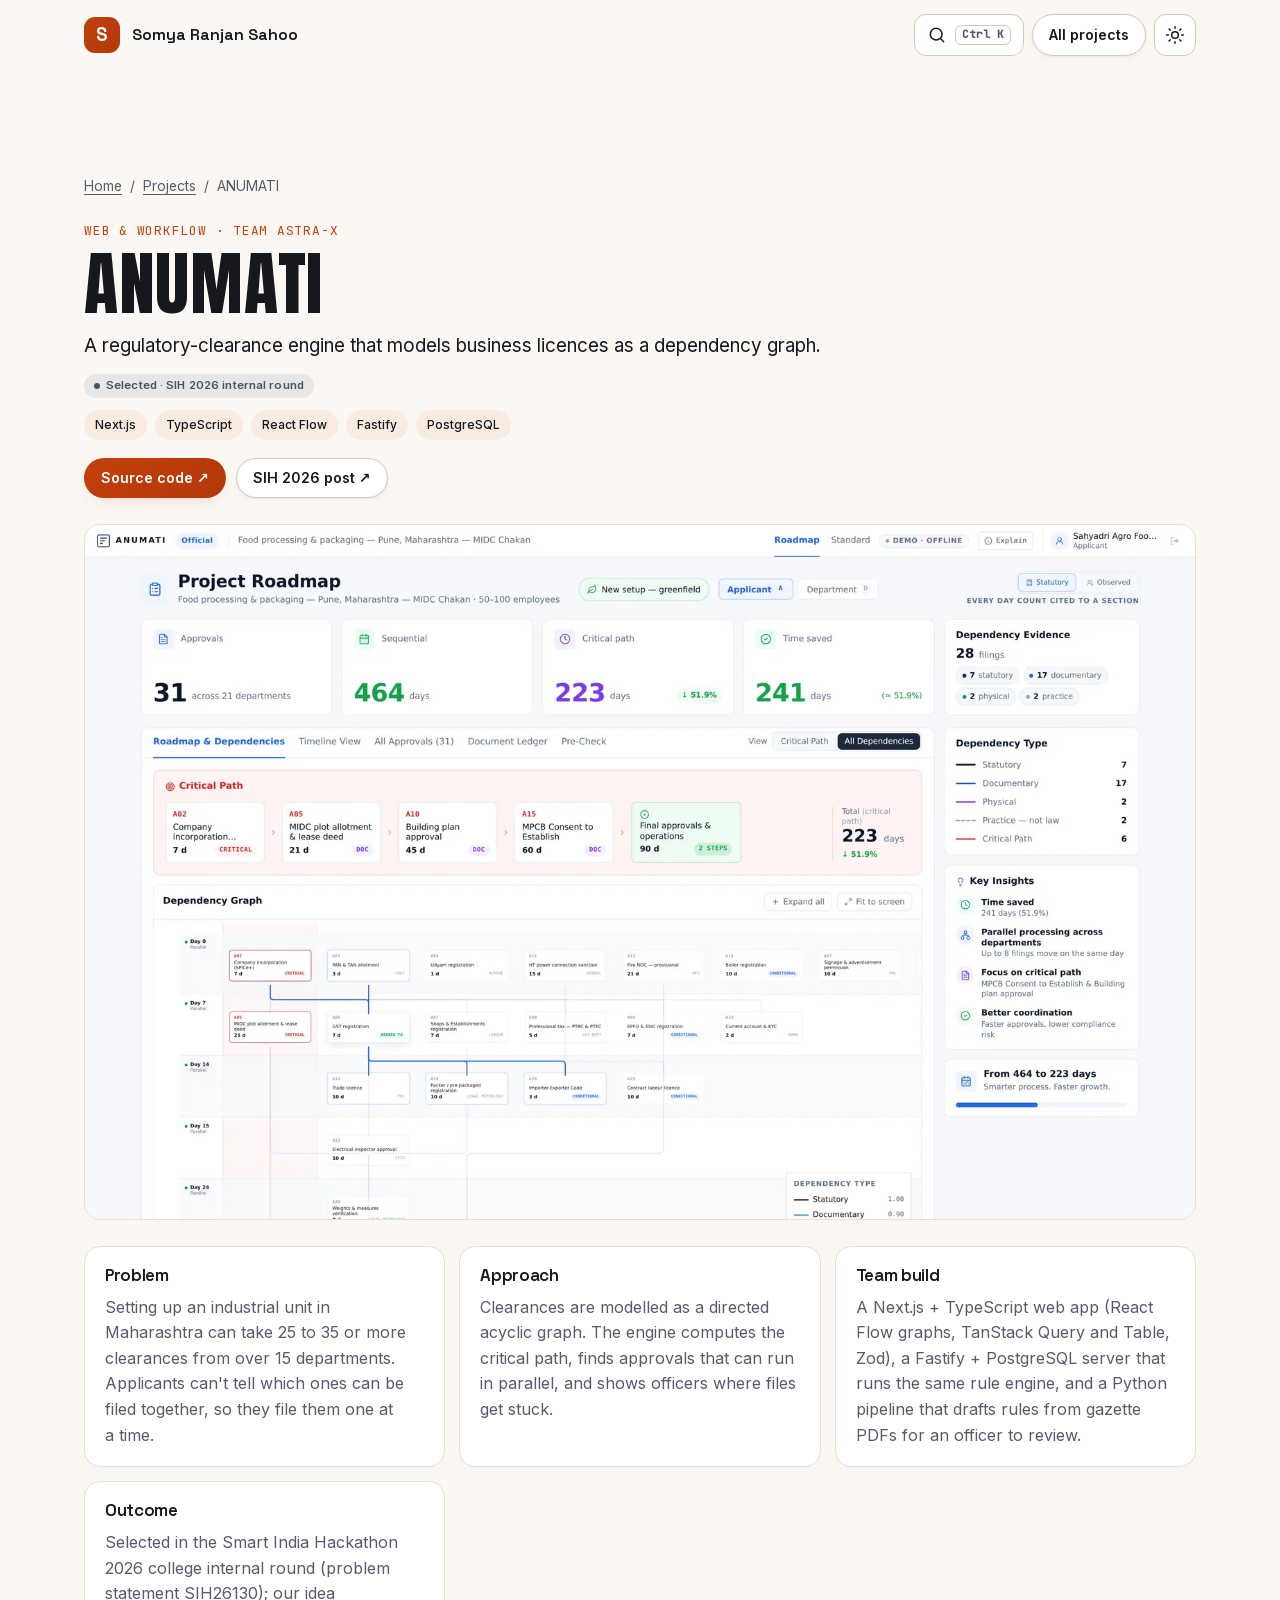
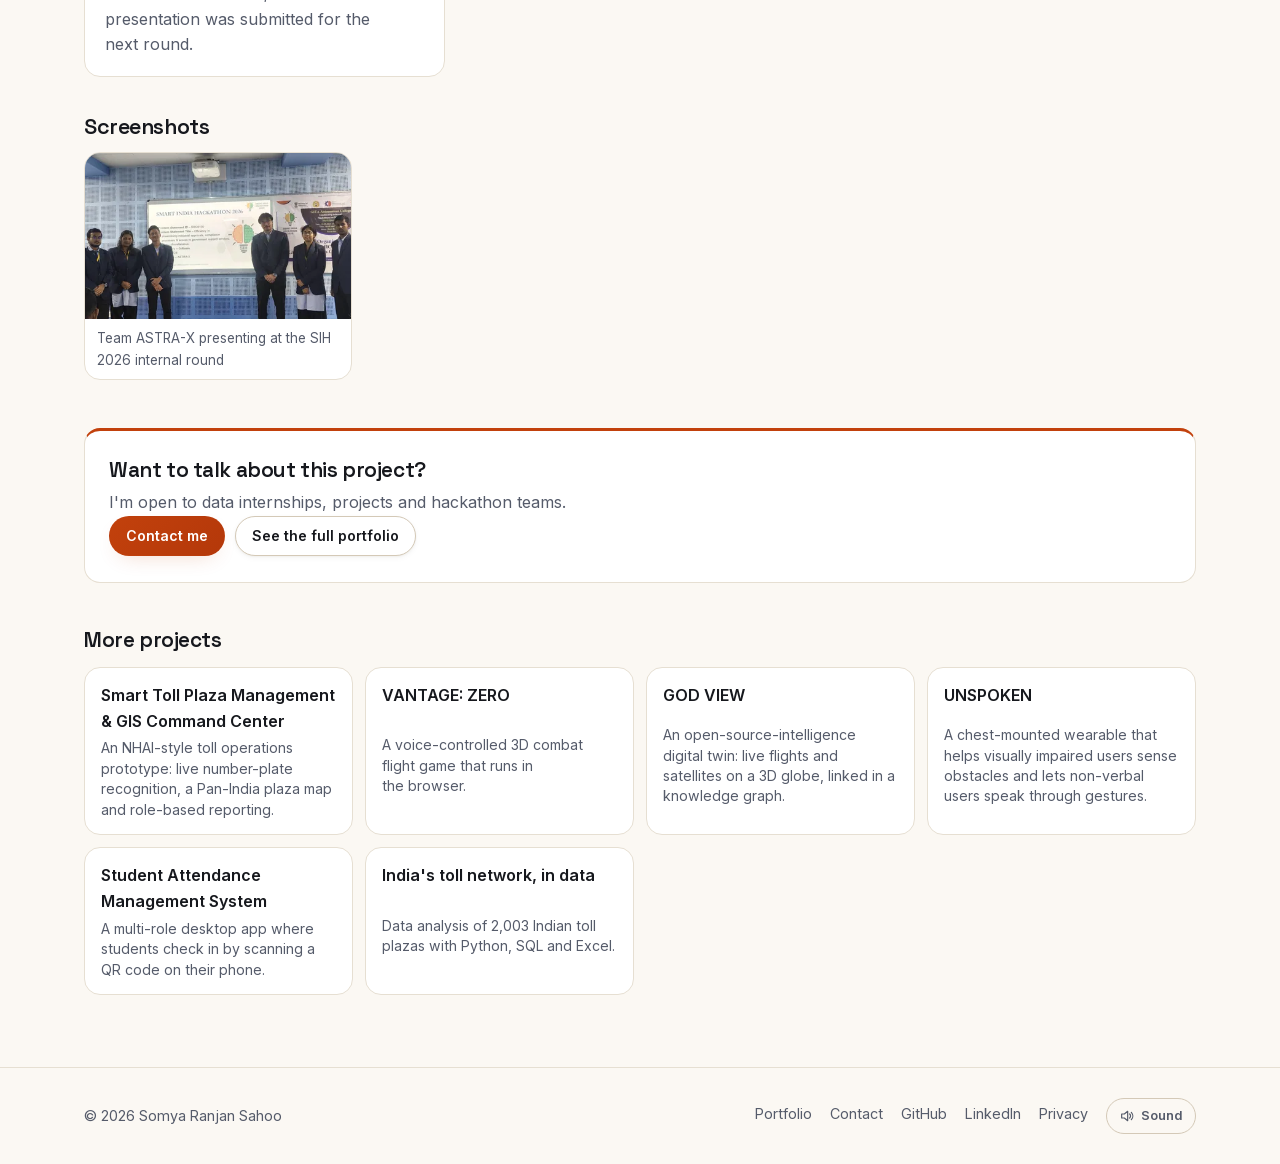
==== commit 877b97cd: "Project pages: hold each main image's space before it loads, so nothing jumps Co-Authored-By: Claude" ====
--- a/projects/anumati/index.html
+++ b/projects/anumati/index.html
@@ -21,7 +21,7 @@
   <link rel="icon" href="/favicon.ico" sizes="48x48">
   <link rel="icon" href="/assets/icon-192.png" type="image/png" sizes="192x192">
   <link rel="apple-touch-icon" href="/assets/apple-touch-icon.png">
-  <link rel="stylesheet" href="../../styles.min.css?v=8e4d6d7a">
+  <link rel="stylesheet" href="../../styles.min.css?v=ef644490">
   <script>try{var t=localStorage.getItem('theme');if(t)document.documentElement.setAttribute('data-theme',t)}catch(e){}</script>
   <script type="application/ld+json">{"@context":"https://schema.org","@graph":[{"@type":"SoftwareSourceCode","name":"ANUMATI","headline":"ANUMATI, a Regulatory Clearance Engine","description":"A regulatory-clearance engine that models business licences as a dependency graph.","url":"https://somyaranjansahoo6422.github.io/projects/anumati/","image":"https://somyaranjansahoo6422.github.io/assets/img/proj-anumati-1600.webp","author":{"@type":"Person","name":"Somya Ranjan Sahoo","url":"https://somyaranjansahoo6422.github.io/"},"codeRepository":"https://github.com/shubham54191/ANUMATI","keywords":"Next.js, TypeScript, React Flow, Fastify, PostgreSQL"},{"@type":"BreadcrumbList","itemListElement":[{"@type":"ListItem","position":1,"name":"Somya Ranjan Sahoo","item":"https://somyaranjansahoo6422.github.io/"},{"@type":"ListItem","position":2,"name":"Projects","item":"https://somyaranjansahoo6422.github.io/#work"},{"@type":"ListItem","position":3,"name":"ANUMATI","item":"https://somyaranjansahoo6422.github.io/projects/anumati/"}]}]}</script>
 </head>
--- a/styles.min.css
+++ b/styles.min.css
@@ -1 +1 @@
-@font-face{font-family:Anton;src:url(assets/fonts/anton.woff2) format("woff2");font-weight:400;font-display:swap}@font-face{font-family:Poster Fallback;src:local("Roboto"),local("Roboto-Regular"),local("Arial"),local("Helvetica");size-adjust:66%}@font-face{font-family:Caveat;src:url(assets/fonts/caveat.woff2) format("woff2");font-weight:600;font-display:swap}@font-face{font-family:Space Grotesk;src:url(assets/fonts/space-grotesk.woff2) format("woff2");font-weight:500 700;font-display:swap}@font-face{font-family:Space Grotesk;src:url(assets/fonts/space-grotesk-ext.woff2) format("woff2");font-weight:500 700;font-display:swap;unicode-range:U+20B9}@font-face{font-family:Inter;src:url(assets/fonts/inter.woff2) format("woff2");font-weight:400 600;font-display:swap}@font-face{font-family:Inter;src:url(assets/fonts/inter-ext.woff2) format("woff2");font-weight:400 600;font-display:swap;unicode-range:U+20B9}@font-face{font-family:JetBrains Mono;src:url(assets/fonts/jetbrains-mono.woff2) format("woff2");font-weight:400 500;font-display:swap}:root{--bg: #fbf8f3;--bg-alt: #f4eee5;--surface: #ffffff;--surface-2: #fdfaf6;--text: #16181d;--muted: #555b6a;--line: #e6dfd2;--line-strong: #d4c9b7;--accent: #c2410c;--accent-2: #b45309;--accent-fill: #c2410c;--accent-fill-2: #b4380a;--accent-ink: #ffffff;--accent-soft: rgba(194, 65, 12, .07);--accent-glow: rgba(194, 65, 12, .24);--ok: #15803d;--grid: rgba(120, 90, 50, .09);--blob-1: rgba(255, 140, 80, .26);--blob-2: rgba(255, 196, 92, .24);--blob-3: rgba(255, 110, 140, .12);--shadow-sm: 0 1px 2px rgba(60, 40, 20, .05), 0 2px 6px rgba(60, 40, 20, .04);--shadow: 0 1px 2px rgba(60, 40, 20, .05), 0 10px 30px -12px rgba(90, 50, 20, .16);--shadow-lg: 0 2px 4px rgba(60, 40, 20, .05), 0 22px 50px -20px rgba(120, 60, 20, .26);--nav-bg: rgba(251, 248, 243, .82);--badge-win: #854d0e;--badge-win-bg: rgba(202, 138, 4, .13);--badge-final: #6d28d9;--badge-final-bg: rgba(109, 40, 217, .1);--badge-sel: #0f766e;--badge-sel-bg: rgba(15, 118, 110, .1);--badge-part: #475569;--badge-part-bg: rgba(71, 85, 105, .1);--danger: #b91c1c;--font-display: "Space Grotesk", system-ui, sans-serif;--font-body: "Inter", system-ui, -apple-system, "Segoe UI", sans-serif;--font-mono: "JetBrains Mono", ui-monospace, Consolas, monospace;--radius: 16px;--wrap: 1160px;--ease: cubic-bezier(.22, 1, .36, 1);color-scheme:light}:root[data-theme=dark]{--bg: #0b0d12;--bg-alt: #0f1219;--surface: #151922;--surface-2: #121620;--text: #ecebe6;--muted: #a0a5b3;--line: #242a36;--line-strong: #343c4b;--accent: #ff7a4d;--accent-2: #ffb44a;--accent-fill: #ff6a3d;--accent-fill-2: #ff8a3d;--accent-ink: #0b0d12;--accent-soft: rgba(255, 106, 61, .12);--accent-glow: rgba(255, 106, 61, .28);--ok: #3ddc84;--grid: rgba(255, 255, 255, .05);--blob-1: rgba(255, 106, 61, .18);--blob-2: rgba(255, 170, 60, .09);--blob-3: rgba(120, 90, 255, .11);--shadow-sm: 0 1px 2px rgba(0, 0, 0, .3);--shadow: 0 1px 2px rgba(0, 0, 0, .3), 0 16px 40px -16px rgba(0, 0, 0, .6);--shadow-lg: 0 2px 4px rgba(0, 0, 0, .3), 0 26px 60px -20px rgba(0, 0, 0, .75);--nav-bg: rgba(11, 13, 18, .76);--badge-win: #fcd34d;--badge-win-bg: rgba(252, 211, 77, .14);--badge-final: #c4b5fd;--badge-final-bg: rgba(196, 181, 253, .14);--badge-sel: #5eead4;--badge-sel-bg: rgba(94, 234, 212, .12);--badge-part: #cbd5e1;--badge-part-bg: rgba(203, 213, 225, .12);--danger: #f87171;color-scheme:dark}@media(prefers-color-scheme:dark){:root:not([data-theme=light]){--bg: #0b0d12;--bg-alt: #0f1219;--surface: #151922;--surface-2: #121620;--text: #ecebe6;--muted: #a0a5b3;--line: #242a36;--line-strong: #343c4b;--accent: #ff7a4d;--accent-2: #ffb44a;--accent-fill: #ff6a3d;--accent-fill-2: #ff8a3d;--accent-ink: #0b0d12;--accent-soft: rgba(255, 106, 61, .12);--accent-glow: rgba(255, 106, 61, .28);--ok: #3ddc84;--grid: rgba(255, 255, 255, .05);--blob-1: rgba(255, 106, 61, .18);--blob-2: rgba(255, 170, 60, .09);--blob-3: rgba(120, 90, 255, .11);--shadow-sm: 0 1px 2px rgba(0, 0, 0, .3);--shadow: 0 1px 2px rgba(0, 0, 0, .3), 0 16px 40px -16px rgba(0, 0, 0, .6);--shadow-lg: 0 2px 4px rgba(0, 0, 0, .3), 0 26px 60px -20px rgba(0, 0, 0, .75);--nav-bg: rgba(11, 13, 18, .76);--badge-win: #fcd34d;--badge-win-bg: rgba(252, 211, 77, .14);--badge-final: #c4b5fd;--badge-final-bg: rgba(196, 181, 253, .14);--badge-sel: #5eead4;--badge-sel-bg: rgba(94, 234, 212, .12);--badge-part: #cbd5e1;--badge-part-bg: rgba(203, 213, 225, .12);--danger: #f87171;color-scheme:dark}}*,*:before,*:after{box-sizing:border-box}html{scroll-padding-top:84px}body{margin:0;background:var(--bg);color:var(--text);font:400 16px/1.65 var(--font-body);-webkit-font-smoothing:antialiased;overflow-x:hidden}.theme-anim,.theme-anim *,.theme-anim *:before,.theme-anim *:after{transition:background-color .4s ease,border-color .4s ease,color .4s ease,box-shadow .4s ease!important}img{max-width:100%;height:auto;display:block}a{color:inherit}h1,h2,h3{font-family:var(--font-display);line-height:1.15;margin:0;letter-spacing:-.02em}p{margin:0 0 1em}ul,ol{margin:0;padding:0;list-style:none}code{font-family:var(--font-mono);font-size:.86em;background:var(--accent-soft);padding:1px 5px;border-radius:5px}svg{width:20px;height:20px;fill:none;stroke:currentColor;stroke-width:1.8;stroke-linecap:round;stroke-linejoin:round;flex:none}::selection{background:var(--accent-fill);color:var(--accent-ink)}:focus-visible{outline:3px solid var(--accent);outline-offset:3px;border-radius:6px}.wrap{width:100%;max-width:var(--wrap);margin:0 auto;padding:0 24px}.mono{font-family:var(--font-mono);font-size:.82rem;letter-spacing:0}.muted{color:var(--muted)}.sr-only{position:absolute;width:1px;height:1px;padding:0;margin:-1px;overflow:hidden;clip:rect(0 0 0 0);white-space:nowrap;border:0}.grad{background:linear-gradient(100deg,var(--accent) 0%,var(--accent-2) 50%,var(--accent) 100%);-webkit-background-clip:text;background-clip:text;color:transparent}.skip{position:absolute;left:-999px;top:8px;background:var(--accent-fill);color:var(--accent-ink);padding:10px 16px;border-radius:8px;z-index:100;font-weight:600}.skip:focus{left:8px}.ambient{position:fixed;inset:0;z-index:-1;pointer-events:none;overflow:hidden}.ambient span{position:absolute;border-radius:50%;filter:blur(80px)}.ambient span:nth-child(1){width:46vw;height:46vw;top:-14vw;right:-10vw;background:var(--blob-1)}.ambient span:nth-child(2){width:36vw;height:36vw;top:30vh;left:-14vw;background:var(--blob-2)}.ambient span:nth-child(3){width:30vw;height:30vw;bottom:-12vw;right:20vw;background:var(--blob-3)}.progress{position:fixed;top:0;left:0;right:0;height:3px;z-index:70;pointer-events:none;background:linear-gradient(90deg,var(--accent-fill),var(--accent-2));transform-origin:0 50%;transform:scaleX(0)}.btn{position:relative;overflow:hidden;isolation:isolate;display:inline-flex;align-items:center;justify-content:center;gap:8px;min-height:46px;padding:12px 22px;border-radius:999px;border:1px solid transparent;font:600 .95rem/1 var(--font-body);text-decoration:none;cursor:pointer;transition:transform .3s var(--ease),box-shadow .3s ease,background .25s ease,border-color .25s ease,color .25s ease}.btn svg{width:18px;height:18px}.btn--primary{background:linear-gradient(135deg,var(--accent-fill),var(--accent-fill-2));color:var(--accent-ink);box-shadow:0 8px 22px -10px var(--accent-glow)}.btn--primary:after{content:"";position:absolute;inset:0;z-index:-1;background:linear-gradient(110deg,transparent 30%,rgba(255,255,255,.35) 50%,transparent 70%);transform:translate(-120%);transition:transform .7s var(--ease)}.btn--primary:hover{transform:translateY(-2px);box-shadow:0 14px 30px -10px var(--accent-glow)}.btn--primary:hover:after{transform:translate(120%)}.btn--ghost{background:var(--surface);color:var(--text);border-color:var(--line-strong);box-shadow:var(--shadow-sm)}.btn--ghost:hover{transform:translateY(-2px);border-color:var(--accent);color:var(--accent)}.btn:active{transform:translateY(0) scale(.98)}.btn--sm{min-height:40px;padding:9px 16px;font-size:.88rem}.btn__meta{font:500 .7rem/1 var(--font-mono);padding:3px 6px;border-radius:5px;background:var(--accent-soft);color:var(--accent)}.btn[disabled]{opacity:.7;cursor:progress;transform:none}.link{color:var(--accent);text-decoration:underline;text-decoration-color:transparent;text-underline-offset:4px;text-decoration-thickness:1.5px;font-weight:600;font-size:.92rem;transition:text-decoration-color .25s ease}.link:hover{text-decoration-color:currentColor}.icon-btn{width:42px;height:42px;display:inline-grid;place-items:center;border-radius:12px;border:1px solid var(--line-strong);background:var(--surface);color:var(--text);cursor:pointer;transition:border-color .2s ease,color .2s ease}.icon-btn:hover{border-color:var(--accent);color:var(--accent)}.nav{position:sticky;top:0;z-index:50;background:var(--nav-bg);backdrop-filter:saturate(1.5) blur(14px);-webkit-backdrop-filter:saturate(1.5) blur(14px);border-bottom:1px solid transparent;transition:border-color .3s ease,box-shadow .3s ease}.nav.scrolled{border-bottom-color:var(--line);box-shadow:0 8px 30px -18px #00000040}.nav__inner{display:flex;align-items:center;justify-content:space-between;height:70px;gap:16px;transition:height .3s var(--ease)}.nav.scrolled .nav__inner{height:62px}.brand{display:flex;align-items:center;gap:12px;text-decoration:none;font-weight:600}.brand__mark{width:36px;height:36px;border-radius:11px;display:grid;place-items:center;background:linear-gradient(135deg,var(--accent-fill),var(--accent-fill-2));color:var(--accent-ink);font:700 1.15rem/1 var(--font-display);transition:transform .4s var(--ease),border-radius .4s ease}.brand:hover .brand__mark{transform:rotate(-8deg);border-radius:50%}.brand__name{font-family:var(--font-display)}.brand:hover .brand__name{color:var(--accent)}.nav__links{display:flex;align-items:center;gap:2px}.nav__links a{text-decoration:none;padding:8px 12px;border-radius:999px;color:var(--muted);font-weight:500;font-size:.93rem;transition:color .2s ease,background .2s ease}.nav__links a:hover{color:var(--text);background:var(--accent-soft)}.nav__links a.active{color:var(--accent);background:var(--accent-soft)}.nav__links .nav__resume{color:var(--text)}.nav__links .nav__cta{color:var(--accent-ink);background:linear-gradient(135deg,var(--accent-fill),var(--accent-fill-2));margin-left:6px}.nav__links .nav__cta:hover,.nav__links .nav__cta.active{color:var(--accent-ink);background:linear-gradient(135deg,var(--accent-fill),var(--accent-fill-2));filter:brightness(1.06)}.nav__tools{display:flex;gap:8px}.menu-btn,.i-moon{display:none}:root[data-theme=dark] .i-sun{display:none}:root[data-theme=dark] .i-moon{display:block}@media(prefers-color-scheme:dark){:root:not([data-theme=light]) .i-sun{display:none}:root:not([data-theme=light]) .i-moon{display:block}}.hero{padding:80px 0 60px;position:relative}.hero:before{content:"";position:absolute;inset:0;z-index:-1;pointer-events:none;background-image:linear-gradient(var(--grid) 1px,transparent 1px),linear-gradient(90deg,var(--grid) 1px,transparent 1px);background-size:52px 52px;mask-image:radial-gradient(ellipse 75% 65% at 65% 35%,#000 15%,transparent 72%);-webkit-mask-image:radial-gradient(ellipse 75% 65% at 65% 35%,#000 15%,transparent 72%)}.hero__grid{display:grid;grid-template-columns:1.4fr 1fr;gap:56px;align-items:center}.status{display:inline-flex;align-items:center;gap:10px;padding:7px 15px;border-radius:999px;border:1px solid var(--line);background:var(--surface);font-size:.85rem;font-weight:500;color:var(--muted);margin-bottom:18px;box-shadow:var(--shadow-sm)}.dot{position:relative;width:8px;height:8px;border-radius:50%;background:var(--ok)}.dot:after{content:"";position:absolute;inset:-4px;border-radius:50%;border:2px solid var(--ok);opacity:0}.role{font:500 .9rem/1.4 var(--font-mono);color:var(--accent);margin-bottom:14px;letter-spacing:.01em}.hero h1{font-size:clamp(2.4rem,5.6vw,4.2rem);margin-bottom:22px;letter-spacing:-.035em}.hero h1 .line{display:block}.lede{font-size:1.1rem;color:var(--muted);max-width:60ch}.lede strong{color:var(--text);font-weight:600}.hero__cta{display:flex;flex-wrap:wrap;align-items:center;gap:12px 14px;margin:30px 0 26px}.hero__contact{margin-left:4px}.socials{display:flex;flex-wrap:wrap;gap:10px}.socials a{display:inline-flex;align-items:center;gap:8px;text-decoration:none;color:var(--muted);font-weight:500;font-size:.9rem;padding:8px 14px;border-radius:999px;border:1px solid var(--line);background:var(--surface);transition:color .2s ease,border-color .2s ease,transform .3s var(--ease)}.socials a:hover{color:var(--accent);border-color:var(--accent);transform:translateY(-2px)}.socials svg{width:17px;height:17px}.hero__card{position:relative;margin:0;justify-self:end;width:100%;max-width:340px;background:var(--surface);border:1px solid var(--line);border-radius:24px;padding:14px;box-shadow:var(--shadow-lg)}.hero__card:before{content:"";position:absolute;inset:-1px;border-radius:inherit;z-index:-1;padding:1px;background:linear-gradient(140deg,var(--accent-fill),transparent 45%,transparent 60%,var(--accent-2));-webkit-mask:linear-gradient(#000 0 0) content-box,linear-gradient(#000 0 0);-webkit-mask-composite:xor;mask-composite:exclude}.avatar{position:relative;aspect-ratio:4 / 5;border-radius:16px;overflow:hidden;background:var(--bg-alt)}.avatar img{width:100%;height:100%;object-fit:cover;object-position:50% 38%}.hero__card figcaption{display:grid;gap:2px;padding:14px 6px 4px}.hero__card figcaption .mono{color:var(--accent)}.hero__card figcaption strong{font-family:var(--font-display);font-size:1.15rem}.hero__card figcaption .muted{font-size:.9rem}.facts{margin:60px 0 0;display:grid;grid-template-columns:repeat(4,1fr);gap:14px}.facts>div{padding:18px 20px;border:1px solid var(--line);border-radius:var(--radius);background:var(--surface);box-shadow:var(--shadow-sm)}.facts dt{font:500 .72rem/1.2 var(--font-mono);text-transform:uppercase;letter-spacing:.1em;color:var(--accent);margin-bottom:8px}.facts dd{margin:0;font-family:var(--font-display);font-weight:600;font-size:1.04rem;line-height:1.3}.section{padding:100px 0;position:relative}.section--alt{background:linear-gradient(180deg,var(--bg-alt),color-mix(in srgb,var(--bg-alt) 60%,var(--bg)));border-block:1px solid var(--line)}.section__head h2{font-size:clamp(1.9rem,3.6vw,2.6rem);margin-bottom:12px;letter-spacing:-.03em}.section__head--row{display:flex;align-items:end;justify-content:space-between;gap:16px;margin-bottom:30px;flex-wrap:wrap}.section__intro{color:var(--muted);max-width:62ch;margin:0}.eyebrow{display:inline-flex;align-items:center;gap:10px;font:500 .8rem/1 var(--font-mono);color:var(--accent);text-transform:uppercase;letter-spacing:.12em;margin-bottom:16px}.eyebrow:before{content:"";width:0;height:2px;border-radius:2px;background:linear-gradient(90deg,var(--accent-fill),var(--accent-2));transition:width .8s var(--ease) .15s}.eyebrow.drawn:before{width:28px}.two-col{display:grid;grid-template-columns:1fr 2fr;gap:48px}.two-col>*{min-width:0}.two-col>.section__head{position:sticky;top:100px;align-self:start}.prose p{font-size:1.05rem;color:var(--muted)}.prose strong{color:var(--text);font-weight:600}.prose__sub{font-size:1.15rem;margin:30px 0 12px}.principles{display:grid;gap:10px}.principles li{position:relative;padding:12px 16px 12px 44px;border:1px solid var(--line);border-radius:12px;background:var(--surface);color:var(--muted);font-size:.98rem}.principles li:before{content:"→";position:absolute;left:16px;top:12px;color:var(--accent);font-weight:700}.principles strong{color:var(--text)}.about__evidence{margin:14px 0 0!important}.skills{display:grid;grid-template-columns:1fr 1fr;gap:24px;margin-top:34px}.skill-group h3{font:500 .76rem/1 var(--font-mono);text-transform:uppercase;letter-spacing:.1em;color:var(--muted);margin-bottom:12px}.chips{display:flex;flex-wrap:wrap;gap:8px}.chips li{padding:6px 12px;border-radius:999px;background:var(--surface);border:1px solid var(--line);font-size:.86rem;font-weight:500}.chips--sm li{padding:4px 10px;font-size:.76rem;background:var(--accent-soft);border-color:transparent;color:var(--text)}.quote{margin:30px 0 0;padding:18px 22px 18px 24px;background:linear-gradient(135deg,var(--accent-soft),transparent);border:1px solid var(--line);border-left:3px solid var(--accent-fill);border-radius:4px var(--radius) var(--radius) 4px}.quote p{margin:0 0 6px;font-family:var(--font-display);font-size:1.12rem;color:var(--text)!important;line-height:1.45}.quote cite{font-style:normal;font-size:.86rem;color:var(--muted)}.quote--sm{margin:4px 0 14px;padding:12px 16px}.quote--sm p{font-size:.98rem;margin:0}.lift{transition:transform .4s var(--ease),box-shadow .35s ease,border-color .3s ease}.lift:hover{transform:translateY(-4px);box-shadow:var(--shadow-lg);border-color:color-mix(in srgb,var(--accent) 40%,var(--line))}.badge{display:inline-flex;align-items:center;gap:6px;padding:5px 10px;border-radius:999px;font:600 .72rem/1.2 var(--font-body);letter-spacing:.01em;white-space:nowrap;color:var(--badge-part);background:var(--badge-part-bg)}.badge:before{content:"";width:6px;height:6px;border-radius:50%;background:currentColor}.badge--win{color:var(--badge-win);background:var(--badge-win-bg)}.badge--final{color:var(--badge-final);background:var(--badge-final-bg)}.badge--sel{color:var(--badge-sel);background:var(--badge-sel-bg)}.badge--plain:before{display:none}.case__media .badge{position:absolute;left:12px;top:12px;z-index:1;background:#0c0e14d1;color:#fff;backdrop-filter:blur(6px)}.case__media .badge--win{color:#fde68a}.case__media .badge--final{color:#ddd6fe}.case__media .badge--sel{color:#99f6e4}.badge--inline{margin-right:6px}.thumb{display:block;overflow:hidden;border-radius:12px;border:1px solid var(--line);background:var(--bg-alt);aspect-ratio:4 / 3}a.thumb,a.card__img,a.case__media,.study__gallery a{cursor:zoom-in}.thumb img{width:100%;height:100%;object-fit:cover;transition:transform .6s var(--ease)}.thumb--doc img{object-position:top}.lift:hover .thumb img,a.thumb:hover img{transform:scale(1.05)}.thumb--logo{background:#fff;cursor:default}.thumb--logo img{object-fit:contain}.lift:hover .thumb--logo img{transform:none}.more{display:flex;flex-wrap:wrap;gap:6px 18px;margin:14px 0 0!important}.filters{display:flex;flex-wrap:wrap;gap:8px;margin:0 0 28px}.filter{display:inline-flex;align-items:center;gap:8px;min-height:42px;padding:8px 15px;border-radius:999px;border:1px solid var(--line-strong);background:var(--surface);color:var(--text);font:500 .9rem/1.2 var(--font-body);cursor:pointer;transition:background .2s ease,border-color .2s ease,color .2s ease}.filter:hover{border-color:var(--accent);color:var(--accent)}.filter[aria-pressed=true]{background:var(--text);border-color:var(--text);color:var(--bg)}.filter__n{font:500 .74rem/1 var(--font-mono);opacity:.75}.filter[aria-pressed=true] .filter__n{opacity:1}.filter__n:empty{display:none}.group-title{font:600 .8rem/1 var(--font-mono);text-transform:uppercase;letter-spacing:.1em;color:var(--muted);margin:0 0 14px}.cards+.filter-empty,.group-title[data-group=more]{margin-top:44px}.is-hidden{display:none!important}.fade-in{animation:fadeIn .35s var(--ease)}@keyframes fadeIn{0%{opacity:0;transform:translateY(8px)}to{opacity:1;transform:none}}.filter-empty{color:var(--muted)}.cases{display:grid;grid-template-columns:repeat(2,1fr);gap:24px;align-items:start}.case{display:flex;flex-direction:column;overflow:hidden;background:var(--surface);border:1px solid var(--line);border-radius:20px;box-shadow:var(--shadow-sm);scroll-margin-top:90px}.case__media{position:relative;display:block;aspect-ratio:16 / 9;overflow:hidden;background:#0b0d12;border-bottom:1px solid var(--line)}.case__media img{width:100%;height:100%;object-fit:cover;transition:transform .7s var(--ease)}.case:hover .case__media img{transform:scale(1.04)}.case__body{padding:24px 26px 26px;display:flex;flex-direction:column;gap:10px}.case__body>p{margin:0;color:var(--muted);font-size:.96rem}.case__kicker{font:500 .74rem/1.4 var(--font-mono)!important;text-transform:uppercase;letter-spacing:.07em;color:var(--accent)!important}.case h3{font-size:1.45rem}.case__purpose{color:var(--text)!important;font-size:1.02rem!important;font-weight:500}.case__links{display:flex;flex-wrap:wrap;align-items:center;gap:10px 14px;margin-top:6px!important}.study{border:1px solid var(--line);border-radius:14px;background:var(--surface-2);margin-top:4px}.study summary{list-style:none;cursor:pointer;padding:12px 16px;font-weight:600;font-size:.92rem;display:flex;align-items:center;justify-content:space-between;gap:10px;border-radius:14px}.study summary::-webkit-details-marker{display:none}.study summary:after{content:"";width:9px;height:9px;border-right:2px solid currentColor;border-bottom:2px solid currentColor;transform:rotate(45deg) translateY(-2px);transition:transform .3s var(--ease);flex:none}.study[open] summary:after{transform:rotate(-135deg) translateY(-2px)}.study summary:hover{color:var(--accent)}.study__grid{margin:0;padding:4px 16px 6px;display:grid;gap:12px}.study__grid div{border-top:1px dashed var(--line);padding-top:10px}.study__grid dt{font:600 .72rem/1.3 var(--font-mono);text-transform:uppercase;letter-spacing:.08em;color:var(--accent);margin-bottom:4px}.study__grid dd{margin:0;color:var(--muted);font-size:.94rem;line-height:1.6}.study__grid strong{color:var(--text)}.study__gallery{display:grid;grid-template-columns:repeat(2,1fr);gap:8px;padding:6px 16px 16px}.study__gallery--wide{grid-template-columns:1fr}.study__gallery a{display:block;overflow:hidden;border-radius:10px;border:1px solid var(--line);aspect-ratio:4 / 3;background:var(--bg-alt)}.study__gallery--wide a{aspect-ratio:auto}.study__gallery img{width:100%;height:100%;object-fit:cover;transition:transform .6s var(--ease)}.study__gallery a:hover img{transform:scale(1.05)}.cards{display:grid;grid-template-columns:repeat(4,1fr);gap:18px;align-items:start}.card{display:flex;flex-direction:column;gap:6px;overflow:hidden;background:var(--surface);border:1px solid var(--line);border-radius:var(--radius);padding:20px;box-shadow:var(--shadow-sm);scroll-margin-top:90px}.card h3{font-size:1.1rem;margin-bottom:2px}.card p:not(.tag){color:var(--muted);font-size:.9rem;margin:0}.card .chips{margin:6px 0 10px}.card__img{display:block;margin:-20px -20px 12px;aspect-ratio:16 / 9;overflow:hidden;border-bottom:1px solid var(--line);background:var(--bg-alt)}.card__img img{width:100%;height:100%;object-fit:cover;transition:transform .7s var(--ease)}.card:hover .card__img img{transform:scale(1.05)}.card__img--logo{background:#fff}.card__img--logo img{object-fit:contain;padding:10px}.card .link{margin-top:auto;align-self:flex-start}.tag{font:500 .72rem/1.4 var(--font-mono);text-transform:uppercase;letter-spacing:.07em;color:var(--accent);margin:0}.tag .badge{text-transform:none;font-family:var(--font-body);letter-spacing:.01em}.mini{display:grid;gap:2px}.mini li{display:flex;justify-content:space-between;gap:12px;padding:8px 0;border-bottom:1px dashed var(--line);font-size:.9rem}.mini li:last-child{border-bottom:0}.mini a{text-decoration:none;font-weight:500}.mini a:hover{color:var(--accent);text-decoration:underline}.mini span{color:var(--muted);font:.76rem var(--font-mono)}.timeline{position:relative;display:grid;gap:20px}.timeline>li{display:grid;grid-template-columns:1fr 190px;gap:24px;align-items:start;background:var(--surface);border:1px solid var(--line);border-radius:var(--radius);padding:26px;box-shadow:var(--shadow-sm)}.timeline>li.timeline__plain{grid-template-columns:1fr}.timeline h3{font-size:1.22rem;margin:6px 0 4px}.org{color:var(--accent);font-weight:600;font-size:.95rem;margin-bottom:12px}.timeline p:not(.org){color:var(--muted)}.timeline strong{color:var(--text)}.edu{margin-top:80px}.early{display:grid;gap:2px;margin:12px 0 2px}.early li{display:flex;justify-content:space-between;align-items:center;gap:12px;padding:12px 0;border-bottom:1px dashed var(--line)}.early li:last-child{border-bottom:0}.early strong{display:block;font-weight:600;color:var(--text)}.early div span{font-size:.9rem;color:var(--muted)}.early li>.mono{white-space:nowrap;flex:none}.cred-grid{display:grid;grid-template-columns:1.15fr 1fr;gap:22px;align-items:start}.certs{background:var(--surface);border:1px solid var(--line);border-radius:var(--radius);padding:24px 26px;box-shadow:var(--shadow-sm)}.certs__title{font-size:1.2rem;margin-bottom:8px}.cert-list li{display:grid;grid-template-columns:88px 1fr auto;align-items:center;gap:16px;padding:14px 0;border-bottom:1px solid var(--line)}.cert-list li.cert-list__text{grid-template-columns:1fr}.cert-list li:last-child{border-bottom:0}.thumb--sm{aspect-ratio:4 / 3;border-radius:9px}.cert-list strong{display:block;font-weight:600;margin-bottom:2px}.cert-list span{font-size:.88rem;color:var(--muted)}.cert-list .badge{font-size:.7rem}.certs__more{font-size:.88rem;margin:14px 0 0}.contact__grid{display:grid;grid-template-columns:1.05fr 1fr;gap:56px;align-items:start}.contact h2{font-size:clamp(2rem,4.4vw,3.2rem);margin-bottom:16px;letter-spacing:-.035em}.email-box{display:flex;align-items:center;justify-content:space-between;gap:12px;flex-wrap:wrap;margin:26px 0 20px;padding:12px 12px 12px 20px;background:var(--surface);border:1px solid var(--line);border-radius:var(--radius);box-shadow:var(--shadow-sm)}.email-box__addr{font:500 clamp(.88rem,2.4vw,1.05rem) var(--font-mono);text-decoration:none;overflow-wrap:anywhere;min-width:0}.email-box__addr:hover{color:var(--accent);text-decoration:underline}.contact__links{display:flex;flex-wrap:wrap;gap:10px 22px;align-items:center}.contact__links a{font-weight:600;text-decoration:none}.contact__links a:hover{color:var(--accent);text-decoration:underline}.form{display:grid;gap:16px;background:var(--surface);border:1px solid var(--line);border-radius:22px;padding:28px;box-shadow:var(--shadow)}.field{display:grid;gap:6px}.field label{font-weight:600;font-size:.9rem}.form input[type=text],.form input[type=email],.form textarea{width:100%;padding:12px 14px;border-radius:12px;border:1px solid var(--line-strong);background:var(--surface-2);color:var(--text);font:inherit;resize:vertical;transition:border-color .2s ease,box-shadow .2s ease}.form input:focus,.form textarea:focus{outline:none;border-color:var(--accent);box-shadow:0 0 0 4px var(--accent-soft)}.form [aria-invalid=true]{border-color:var(--danger)!important}.field__err{margin:0;color:var(--danger);font-size:.85rem;font-weight:500}.field--check{grid-template-columns:auto 1fr;align-items:start;column-gap:10px}.field--check input{width:20px;height:20px;margin:2px 0 0;accent-color:var(--accent-fill)}.field--check label{font-weight:500;font-size:.9rem;line-height:1.5}.field--check .field__err{grid-column:2}.hp{position:absolute;left:-9999px;width:1px;height:1px;overflow:hidden}.form__submit{justify-self:start}.spinner{width:16px;height:16px;border-radius:50%;border:2px solid currentColor;border-right-color:transparent;display:none}.form.is-sending .spinner{display:inline-block;animation:spin .8s linear infinite}@keyframes spin{to{transform:rotate(360deg)}}.form__captcha{min-height:78px;max-width:100%;overflow:hidden}.form__captcha[hidden]{display:none}.form__note{margin:0;font-size:.86rem;color:var(--muted)}.form__note.is-ok{color:var(--ok);font-weight:600}.form__note.is-err{color:var(--danger);font-weight:500}.footer{border-top:1px solid var(--line);padding:30px 0;font-size:.9rem;color:var(--muted)}.footer__inner{display:flex;justify-content:space-between;align-items:center;gap:16px;flex-wrap:wrap}.footer p{margin:0}.footer__links{display:flex;flex-wrap:wrap;gap:6px 18px}.footer__links a{text-decoration:none;padding:4px 0}.footer__links a:hover{color:var(--accent);text-decoration:underline}.toast{position:fixed;left:50%;bottom:24px;transform:translate(-50%,20px);opacity:0;pointer-events:none;background:var(--text);color:var(--bg);padding:10px 18px;border-radius:999px;font-weight:500;font-size:.9rem;transition:opacity .25s ease,transform .3s var(--ease);z-index:80}.toast.show{opacity:1;transform:translate(-50%)}.to-top{position:fixed;right:24px;bottom:24px;z-index:60;width:52px;height:52px;border-radius:50%;border:0;padding:0;cursor:pointer;display:grid;place-items:center;color:var(--accent-ink);background:linear-gradient(135deg,var(--accent-fill),var(--accent-fill-2));box-shadow:0 12px 28px -10px var(--accent-glow),0 0 0 4px var(--bg);opacity:0;visibility:hidden;transform:translateY(16px);transition:opacity .3s ease,transform .4s var(--ease),visibility 0s linear .3s}.to-top.show{opacity:1;visibility:visible;transform:none;transition:opacity .3s ease,transform .4s var(--ease),visibility 0s}.to-top:hover{transform:translateY(-3px)}.to-top__ring{position:absolute;inset:-6px;width:calc(100% + 12px);height:calc(100% + 12px);transform:rotate(-90deg)}.to-top__ring circle{fill:none;stroke-width:2.5}.to-top__ring .track{stroke:var(--line)}.to-top__ring .bar{stroke:var(--accent-fill);stroke-linecap:round;stroke-dasharray:100;stroke-dashoffset:100}.to-top__arrow{width:22px;height:22px;stroke-width:2.4}.lightbox{border:0;padding:0;background:transparent;max-width:min(92vw,1200px);max-height:92vh;overflow:visible}.lightbox::backdrop{background:#08080cd9;backdrop-filter:blur(6px)}.lightbox[open]{animation:pop .3s var(--ease)}.lightbox img{max-width:min(92vw,1200px);max-height:82vh;width:auto;height:auto;border-radius:14px;box-shadow:0 30px 80px #0009;margin:0 auto;background:#111}.lightbox img[hidden]{display:none}.lightbox video{display:block;width:min(92vw,1200px);max-height:82vh;border-radius:14px;box-shadow:0 30px 80px #0009;margin:0 auto;background:#000}.lightbox p{color:#eee;text-align:center;margin:14px 0 0;font-size:.92rem}.lightbox__close{position:absolute;top:-18px;right:-18px;width:42px;height:42px;border-radius:50%;border:0;cursor:pointer;background:#fff;color:#111;display:grid;place-items:center;box-shadow:0 6px 20px #0006}.lightbox__close:focus-visible{outline-color:#fff}.legal{padding:60px 0 90px}.legal .wrap{max-width:780px}.legal h1{font-size:clamp(2rem,5vw,2.8rem);margin:10px 0 8px;letter-spacing:-.03em}.legal h2{font-size:1.3rem;margin:34px 0 10px}.legal p,.legal li{color:var(--muted)}.legal ul{list-style:disc;padding-left:22px;display:grid;gap:6px;margin:0 0 1em}.legal strong{color:var(--text)}.legal .note{padding:14px 18px;border:1px solid var(--line);border-left:3px solid var(--accent-fill);border-radius:4px 12px 12px 4px;background:var(--surface)}@keyframes pop{0%{opacity:0;transform:scale(.95)}to{opacity:1;transform:none}}@media(prefers-reduced-motion:no-preference){html{scroll-behavior:smooth}.js .reveal{opacity:0;transform:translateY(22px);transition:opacity .7s var(--ease) var(--d, 0s),transform .8s var(--ease) var(--d, 0s)}.js .reveal.in{opacity:1;transform:none}.js .enter{opacity:0;transform:translateY(18px);animation:enter .8s var(--ease) forwards}.js .d1{animation-delay:.05s}.js .d2{animation-delay:.15s}.js .d3{animation-delay:.27s}.js .d4{animation-delay:.38s}.js .d5{animation-delay:.48s}.js .d6{animation-delay:.58s}@keyframes enter{to{opacity:1;transform:none}}.dot:after{animation:ping 2.2s cubic-bezier(0,0,.2,1) infinite}@keyframes ping{0%{opacity:.7;transform:scale(.6)}80%,to{opacity:0;transform:scale(1.8)}}.ambient span:nth-child(1){animation:drift1 24s ease-in-out infinite alternate}.ambient span:nth-child(2){animation:drift2 28s ease-in-out infinite alternate}@keyframes drift1{to{transform:translate(-8vw,10vh) scale(1.12)}}@keyframes drift2{to{transform:translate(10vw,-6vh) scale(.92)}}}@media(prefers-reduced-motion:reduce){.lift,.lift:hover,.btn:hover,.socials a:hover,.to-top:hover,.case:hover .case__media img,.card:hover .card__img img,.lift:hover .thumb img,a.thumb:hover img,.study__gallery a:hover img{transform:none!important}.fade-in{animation:none}}@media(max-width:1100px){.cards{grid-template-columns:repeat(2,1fr)}.nav__links a{padding:8px 9px;font-size:.9rem}}@media(max-width:960px){.two-col{grid-template-columns:1fr;gap:26px}.two-col>.section__head{position:static}.cases{grid-template-columns:1fr}.contact__grid,.cred-grid{grid-template-columns:1fr;gap:32px}.facts{grid-template-columns:repeat(2,1fr)}.menu-btn{display:inline-grid}.nav__links{position:absolute;top:100%;left:0;right:0;flex-direction:column;align-items:stretch;gap:2px;padding:10px 16px 18px;background:var(--bg);border-bottom:1px solid var(--line);box-shadow:0 20px 40px -20px #00000059;opacity:0;visibility:hidden;transform:translateY(-8px);transition:opacity .2s ease,transform .3s var(--ease),visibility 0s linear .2s}.nav__links.open{opacity:1;visibility:visible;transform:none;transition:opacity .2s ease,transform .3s var(--ease),visibility 0s}.nav__links a{padding:13px 12px;border-radius:12px;font-size:1rem}.nav__links .nav__cta{margin:8px 0 0;text-align:center}}@media(max-width:760px){.ambient span{animation:none!important;filter:blur(60px)}.nav{backdrop-filter:none;-webkit-backdrop-filter:none;background:var(--bg)}.wrap{padding:0 16px}.brand__name{font-size:.98rem}.hero{padding:36px 0 44px}.hero__grid{grid-template-columns:1fr;gap:28px}.hero__card{justify-self:stretch;max-width:none;order:-1;display:flex;align-items:center;gap:14px;padding:10px;border-radius:18px}.hero__card .avatar{width:76px;flex:none;border-radius:12px;aspect-ratio:1}.hero__card .avatar img{object-position:55% 40%}.hero__card figcaption{padding:0}.hero__cta .btn{flex:1 1 auto}.facts{grid-template-columns:1fr 1fr;gap:10px;margin-top:36px}.facts>div{padding:14px 16px}.section{padding:70px 0}.skills{grid-template-columns:1fr}.filters{flex-wrap:nowrap;overflow-x:auto;margin:0 -16px 22px;padding:2px 16px 6px;scrollbar-width:thin}.filter{flex:none}.case__body{padding:20px}.case h3{font-size:1.3rem}.cards{grid-template-columns:1fr}.timeline>li{grid-template-columns:1fr;gap:16px;padding:20px}.timeline .thumb{order:-1;aspect-ratio:16 / 9}.cert-list li{grid-template-columns:72px 1fr;gap:12px}.cert-list li>.link{grid-column:2;justify-self:start}.form{padding:20px}.to-top{right:16px;bottom:16px;width:48px;height:48px}.lightbox__close{top:-52px;right:0}}.case__media--top img{object-position:50% 12%}.facts__sub{display:block;margin-top:4px;font:500 .8rem/1.35 var(--font-body);color:var(--muted)}.remarks{display:grid;grid-template-columns:1fr 2fr;gap:14px;align-items:stretch}.remarks .quote{margin:0;display:flex;flex-direction:column;justify-content:space-between;gap:10px}.remarks__src{font-size:.88rem;color:var(--muted);margin:12px 0 0}.quote--sm p+p{margin-top:10px}.quote--sm cite{display:block;margin-top:10px}.thumbs{display:grid;gap:14px}.thumbs figure{margin:0}.thumbs figcaption{margin-top:6px;font-size:.78rem;color:var(--muted);text-align:center}@media(max-width:760px){.remarks{grid-template-columns:1fr}.timeline .thumbs{order:-1;grid-template-columns:1fr 1fr;gap:10px}.timeline .thumbs .thumb{aspect-ratio:1}}@media(max-width:420px){.nav__tools{gap:4px}.nav__tools .icon-btn{width:44px;height:44px}.brand{gap:9px}.brand__name{font-size:.92rem}}.filters,.filter{position:relative}a,button,summary,label,.filter{touch-action:manipulation}h1,h2,h3{text-wrap:balance}p,li,dd{text-wrap:pretty}.facts dd,.filter__n{font-variant-numeric:tabular-nums}.icon-btn:active,.filter:active,.to-top:active{transform:scale(.94)}.icon-btn,.filter{transition:transform .12s ease,border-color .2s ease,color .2s ease,background .2s ease}.form__hint{margin:0 0 4px;font-size:.86rem;color:var(--muted)}.field__help{margin:6px 0 0;font-size:.82rem;color:var(--muted)}@media(pointer:coarse){.more .link,.case__links .link,.card>.link,.cert-list li>.link,.contact__links a,.footer__links a,.hero__contact,.about__evidence .link,.email-box__addr,.mini a,.section__head--row>.link{display:inline-flex;align-items:center;min-height:44px}.certs__more .link,.cert-list span .link,.remarks__src .link,.field--check .link{padding-block:12px}.footer__links{gap:0 20px}.field--check input{width:24px;height:24px;margin-top:0}.field input,.field textarea{min-height:48px}}@media(max-width:380px){.nav__tools{gap:2px}.brand{gap:8px}.brand__name{font-size:.84rem}}@media(max-width:340px){.brand__name{display:none}}.cred-group+.cred-group{margin-top:56px}.cred-group .certs__title{margin-bottom:18px;display:flex;align-items:center;gap:12px}.cred-group .certs__title:after{content:"";flex:1;height:1px;background:var(--line)}.tiles{display:grid;grid-template-columns:repeat(auto-fill,minmax(230px,1fr));gap:18px}.tile{display:flex;flex-direction:column;overflow:hidden;background:var(--surface);border:1px solid var(--line);border-radius:var(--radius);box-shadow:var(--shadow-sm);transition:transform .35s var(--ease),box-shadow .35s var(--ease),border-color .25s ease}.tile:hover{transform:translateY(-4px);box-shadow:var(--shadow);border-color:var(--line-strong)}.tile__img{display:block;aspect-ratio:4 / 3;overflow:hidden;background:var(--bg-alt);border-bottom:1px solid var(--line);cursor:zoom-in}.tile__img img{width:100%;height:100%;object-fit:cover;transition:transform .6s var(--ease)}.tile:hover .tile__img img{transform:scale(1.05)}.tile__img--logo{background:#fff;cursor:default}.tile__img--logo img{object-fit:contain;padding:14px}.tile:hover .tile__img--logo img{transform:none}.tile__body{display:flex;flex-direction:column;align-items:flex-start;gap:6px;padding:16px 18px 18px;flex:1}.tile__body h4{margin:2px 0 0;font:600 1.02rem/1.3 var(--font-display)}.tile__body p{margin:0;font-size:.86rem;color:var(--muted)}.tile__body .link{margin-top:auto;padding-top:6px}.tile .badge{font-size:.68rem}.cred-rows{margin-top:18px;border:1px solid var(--line);border-radius:var(--radius);background:var(--surface)}.cred-rows li{display:flex;flex-wrap:wrap;align-items:center;gap:6px 12px;padding:14px 18px;border-bottom:1px solid var(--line);font-size:.9rem}.cred-rows li:last-child{border-bottom:0}.cred-rows li>span:last-child{color:var(--muted)}.mini-gallery{display:grid;grid-template-columns:repeat(4,1fr);gap:10px;margin-top:14px}.mini-gallery figure{margin:0}.mini-gallery .thumb{aspect-ratio:4 / 3;border-radius:9px}.mini-gallery figcaption{margin-top:5px;font-size:.74rem;line-height:1.3;color:var(--muted)}@media(max-width:760px){.mini-gallery{grid-template-columns:repeat(2,1fr)}.tiles{grid-template-columns:repeat(auto-fill,minmax(160px,1fr));gap:12px}.tile__body{padding:12px 14px 14px}.tile__body h4{font-size:.95rem}}@media(pointer:coarse){.tile__body .link{display:inline-flex;align-items:center;min-height:44px;padding-top:0}.cred-rows .link{padding-block:12px}}.cred-stats{display:grid;grid-template-columns:repeat(3,1fr);gap:14px;margin:0 0 22px}.cred-stats>div{padding:16px 20px;border:1px solid var(--line);border-radius:var(--radius);background:var(--surface);box-shadow:var(--shadow-sm)}.cred-stats dt{font:500 .72rem/1.2 var(--font-mono);text-transform:uppercase;letter-spacing:.1em;color:var(--muted)}.cred-stats dd{margin:6px 0 0;font:700 2.2rem/1 var(--font-display);font-variant-numeric:tabular-nums;background:linear-gradient(135deg,var(--accent),var(--accent-2));-webkit-background-clip:text;background-clip:text;color:transparent}.cred-feature{display:grid;grid-template-columns:minmax(0,1.05fr) minmax(0,1fr);gap:0;margin-bottom:30px;overflow:hidden;border:1px solid transparent;border-radius:calc(var(--radius) + 4px);background:linear-gradient(var(--surface),var(--surface)) padding-box,linear-gradient(135deg,var(--accent-fill),var(--line) 45%,var(--line) 70%,var(--accent-2)) border-box;box-shadow:var(--shadow-lg)}.cred-feature__img{display:grid;place-items:center;padding:28px;cursor:zoom-in;background:radial-gradient(120% 90% at 30% 20%,var(--accent-soft),transparent 70%),var(--bg-alt);border-right:1px solid var(--line)}.cred-feature__img img{width:100%;height:auto;border-radius:10px;box-shadow:0 18px 40px -18px #00000073;transition:transform .6s var(--ease)}.cred-feature__img:hover img{transform:scale(1.03)}.cred-feature__body{padding:26px 28px 24px;display:flex;flex-direction:column;gap:10px;min-width:0}.cred-feature__kicker{margin:0;font-size:.8rem;color:var(--accent)}.cred-feature__body h4{margin:0;font:700 clamp(1.3rem,2.2vw,1.6rem)/1.2 var(--font-display)}.cred-feature__desc{margin:0;color:var(--muted);font-size:.94rem}.courses{margin:6px 0 0;border-top:1px solid var(--line)}.courses li{display:grid;grid-template-columns:30px minmax(0,1fr) auto auto;align-items:center;gap:10px;padding:9px 0;border-bottom:1px solid var(--line);font-size:.9rem}.course__n{color:var(--accent);font-size:.78rem}.course__t{font-weight:500;min-width:0}.courses time{font-size:.76rem;color:var(--muted)}.cred-feature__cta{display:flex;flex-wrap:wrap;align-items:center;gap:10px 16px;margin:8px 0 0}.cred-feature__cta .mono{font-size:.76rem}.cred-feature__cta .btn svg{width:16px;height:16px}.cred-filters{margin-bottom:18px}.best5{display:grid;grid-template-columns:repeat(auto-fit,minmax(190px,1fr));gap:14px;margin:0;padding:0;list-style:none}.best5 a{display:flex;flex-direction:column;gap:6px;height:100%;padding:16px;border-radius:14px;border:1px solid var(--line);border-top:3px solid var(--accent);background:var(--surface);color:inherit;text-decoration:none;transition:border-color .2s ease}.best5 a:hover{border-color:var(--accent)}.best5 a:focus-visible{outline:2px solid var(--accent);outline-offset:2px}.best5__n{font-size:.78rem;color:var(--accent)}.best5 strong{font:600 1rem/1.25 var(--font-display)}.best5 a>span:last-child{font-size:.86rem;line-height:1.4;color:var(--muted)}.creds{display:grid;grid-template-columns:repeat(auto-fill,minmax(210px,1fr));gap:18px}.cred{--cat: var(--accent);position:relative;display:flex;flex-direction:column;overflow:hidden;background:var(--surface);border:1px solid var(--line);border-radius:var(--radius);box-shadow:var(--shadow-sm);transition:transform .35s var(--ease),box-shadow .35s var(--ease),border-color .25s ease}.cred[data-cat=ai]{--cat: var(--badge-final)}.cred[data-cat=lead]{--cat: var(--badge-sel)}.cred[data-cat=soft]{--cat: var(--badge-part)}.cred:before{content:"";position:absolute;inset:0 0 auto;height:3px;background:var(--cat);z-index:1}.cred:hover{transform:translateY(-4px);box-shadow:var(--shadow);border-color:var(--line-strong)}.cred__img{display:block;aspect-ratio:16 / 10;overflow:hidden;background:var(--bg-alt);border-bottom:1px solid var(--line);cursor:zoom-in}.cred__img img{width:100%;height:100%;object-fit:cover;object-position:top;transition:transform .6s var(--ease)}.cred:hover .cred__img img{transform:scale(1.05)}.cred__img--logo{background:#fff;cursor:default}.cred__img--logo img{object-fit:contain;object-position:center;padding:16px}.cred:hover .cred__img--logo img{transform:none}.cred__body{display:flex;flex-direction:column;align-items:flex-start;gap:6px;padding:14px 18px 16px;flex:1}.cred__top{display:flex;justify-content:space-between;align-items:center;gap:8px;width:100%;margin:0}.cred__cat{font:600 .68rem/1 var(--font-mono);text-transform:uppercase;letter-spacing:.08em;color:var(--cat)}.cred__top time{font-size:.74rem;color:var(--muted)}.cred__body h4{margin:2px 0 0;font:600 1.02rem/1.3 var(--font-display)}.cred__issuer{margin:0;font-size:.85rem;color:var(--muted)}.cred .badge{font-size:.68rem}.cred__id{display:flex;flex-wrap:wrap;justify-content:space-between;align-items:center;gap:8px;width:100%;margin:auto 0 0;padding-top:10px;border-top:1px dashed var(--line)}.cred__id .mono{font-size:.72rem;color:var(--muted)}.cred__verify{display:inline-flex;align-items:center;gap:5px;padding:5px 10px;border-radius:999px;font:600 .76rem/1 var(--font-body);text-decoration:none;white-space:nowrap;color:var(--badge-sel);background:var(--badge-sel-bg);border:1px solid transparent;transition:border-color .2s ease,transform .12s ease}.cred__verify svg{width:14px;height:14px;stroke-width:2.4}.cred__verify:hover{border-color:currentColor}.cred__verify:active{transform:scale(.95)}.cred.fade-in{animation:pop .35s var(--ease)}@media(max-width:960px){.cred-feature{grid-template-columns:1fr}.cred-feature__img{border-right:0;border-bottom:1px solid var(--line);padding:18px}}@media(max-width:760px){.cred-stats{gap:8px}.cred-stats>div{padding:12px}.cred-stats dt{font-size:.62rem;letter-spacing:.06em}.cred-stats dd{font-size:1.7rem}.cred-feature__body{padding:18px}.courses li{grid-template-columns:24px minmax(0,1fr) auto}.courses time{display:none}.cred-filters{flex-wrap:nowrap;overflow-x:auto;margin:0 -16px 16px;padding:2px 16px 6px}}@media(pointer:coarse){.cred__verify{position:relative;padding:8px 12px}.cred__verify:after{content:"";position:absolute;inset:-6px -4px}.courses li{min-height:48px}}.cred-stats{grid-template-columns:repeat(3,minmax(0,1fr))}@media(max-width:960px){.cred-feature__img img{max-width:420px}}@media(max-width:560px){.cred-feature__img img{max-width:260px}.creds{grid-template-columns:1fr;gap:12px}.cred{display:grid;grid-template-columns:104px minmax(0,1fr)}.cred__img{aspect-ratio:auto;height:100%;min-height:110px;border-bottom:0;border-right:1px solid var(--line)}.cred__img--logo img{padding:10px}.cred__body{padding:12px 14px;gap:4px}.cred__body h4{font-size:.95rem}.cred__issuer{font-size:.8rem}.cred__id{padding-top:8px}}.intro{display:none}.intro-on .intro{display:flex;align-items:center;justify-content:center;position:fixed;inset:0;z-index:300;background:radial-gradient(60% 50% at 50% 45%,#1a1210,#0b0d12 70%);color:#f4f1ec;cursor:pointer;transition:transform .85s cubic-bezier(.76,0,.24,1),border-radius .85s cubic-bezier(.76,0,.24,1);animation:introFailsafe .6s ease 3.4s forwards}.intro-on:not(.intro-leaving) body{overflow:hidden}.intro-leaving .intro{transform:translateY(-100%);border-radius:0 0 50% 50%/0 0 12vh 12vh}@keyframes introFailsafe{to{transform:translateY(-100%);visibility:hidden}}.intro__inner{display:grid;justify-items:center;gap:14px;text-align:center}.intro__mark{width:64px;height:64px;border-radius:18px;display:grid;place-items:center;background:linear-gradient(135deg,#ff6a3d,#e2541f);color:#0b0d12;font:700 2rem/1 var(--font-display);box-shadow:0 0 60px #ff6a3d73;animation:introPop .7s var(--ease) both}.intro__name{font:700 clamp(1.5rem,4vw,2.4rem)/1.1 var(--font-display);letter-spacing:-.03em;animation:introUp .7s var(--ease) .12s both}.intro__role{font-size:.78rem;letter-spacing:.22em;text-transform:uppercase;color:#ff9a75;animation:introUp .7s var(--ease) .22s both}.intro__bar{position:relative;width:min(240px,60vw);height:2px;margin-top:10px;background:#ffffff1f;border-radius:2px;overflow:hidden}.intro__bar span{position:absolute;inset:0;background:linear-gradient(90deg,#ff6a3d,#ffb36b);transform:scaleX(0);transform-origin:left}.intro__count{font-size:.82rem;color:#f4f1ec99;font-variant-numeric:tabular-nums}@keyframes introPop{0%{opacity:0;transform:scale(.6) rotate(-10deg)}to{opacity:1;transform:none}}@keyframes introUp{0%{opacity:0;transform:translateY(14px)}to{opacity:1;transform:none}}.intro-on:not(.intro-leaving) .enter,.intro-on:not(.intro-leaving) .stage__word span{animation-play-state:paused!important}.stage{--word: clamp(4.4rem, 17vw, 15rem);position:relative;padding:0 0 84px;overflow:hidden;min-height:min(calc(100svh - 70px),1040px)}.stage__word{position:absolute;left:50%;top:18px;z-index:0;display:flex;white-space:nowrap;transform:translate(-50%,var(--py, 0px));font:700 var(--word)/.82 var(--font-display);letter-spacing:-.05em;pointer-events:none;user-select:none}.stage__word span{display:inline-block;background:linear-gradient(180deg,var(--accent-fill) 20%,var(--accent-fill-2) 100%);-webkit-background-clip:text;background-clip:text;color:transparent}.stage__grid{position:relative;z-index:1;display:grid;align-items:end;grid-template-columns:minmax(0,1.1fr) minmax(0,.95fr) 180px;gap:28px}.stage__text{padding-top:calc(var(--word) * .82 + 54px)}.stage h1{font-size:inherit;margin:0 0 14px;letter-spacing:normal}.stage__hello{display:block;font:500 clamp(1.1rem,1.8vw,1.45rem)/1.2 var(--font-display);color:var(--muted);margin-bottom:6px}.stage__name{display:block;font:700 clamp(2.2rem,4.3vw,3.7rem)/1 var(--font-display);letter-spacing:-.04em;text-transform:uppercase}.stage h1 .line.grad{display:block;margin-top:12px;font-size:clamp(1.35rem,2.5vw,2.1rem);letter-spacing:-.02em}.stage .role{margin:0 0 14px}@media(max-width:480px){.stage .role{font-size:clamp(.68rem,3.45vw,.9rem);letter-spacing:0}}.stage .lede{font-size:1.02rem;max-width:54ch}.stage .hero__cta{margin:24px 0 20px}.stage__portrait{position:relative;margin:0;height:clamp(440px,62vw,720px);align-self:end}.stage__portrait img{position:relative;z-index:1;width:100%;height:100%;object-fit:cover;object-position:50% 30%;-webkit-mask-image:linear-gradient(to bottom,#000 68%,transparent 98%),radial-gradient(ellipse 72% 80% at 50% 40%,#000 52%,transparent 82%);-webkit-mask-composite:source-in;mask-image:linear-gradient(to bottom,#000 68%,transparent 98%),radial-gradient(ellipse 72% 80% at 50% 40%,#000 52%,transparent 82%);mask-composite:intersect}.stage__glow{position:absolute;inset:12% 8% 6%;z-index:0;border-radius:50%;background:radial-gradient(circle at 50% 40%,var(--accent-glow),transparent 68%);filter:blur(30px)}.stage__tag{position:absolute;z-index:2;left:50%;bottom:7%;transform:translate(-50%);width:max-content;max-width:94%;padding:9px 14px;border-radius:999px;font-size:.8rem;text-align:center;background:var(--nav-bg);border:1px solid var(--line);box-shadow:var(--shadow);backdrop-filter:blur(10px);-webkit-backdrop-filter:blur(10px)}.stage__tag .mono{color:var(--accent);margin-right:6px}@media(max-width:1100px){.stage__tag{width:auto;left:8px;right:8px;transform:none;max-width:none}.stage__tag *{min-width:0;white-space:normal}}.stage__rail{margin:0;display:grid;gap:14px;align-self:center;padding-top:calc(var(--word) * .5)}.stage__rail>div{padding:2px 0 2px 16px;border-left:2px solid var(--line-strong);transition:border-color .3s ease}.stage__rail>div:hover{border-color:var(--accent-fill)}.stage__rail dt{font:500 .68rem/1.2 var(--font-mono);text-transform:uppercase;letter-spacing:.12em;color:var(--muted)}.stage__rail dd{margin:0}.stage__rail .count{display:block;font:700 2.6rem/1.05 var(--font-display);font-variant-numeric:tabular-nums;letter-spacing:-.03em;background:linear-gradient(135deg,var(--text),var(--accent));-webkit-background-clip:text;background-clip:text;color:transparent}.stage__sub{font-size:.76rem;color:var(--muted);line-height:1.35}.stage__scroll{position:absolute;left:50%;bottom:20px;transform:translate(-50%);z-index:2;display:inline-flex;align-items:center;gap:6px;font:500 .72rem/1 var(--font-mono);letter-spacing:.14em;text-transform:uppercase;color:var(--muted);text-decoration:none;padding:10px}.stage__scroll svg{width:16px;height:16px}.stage__scroll:hover{color:var(--accent)}.js .d7{animation-delay:.68s}.js .d8{animation-delay:.78s}@media(prefers-reduced-motion:no-preference){.js .stage__word span{opacity:0;transform:translateY(40%);animation:wordRise 1s var(--ease) forwards;animation-delay:calc(.05s + var(--i) * 55ms)}.stage__scroll svg{animation:bob 1.8s ease-in-out infinite}}@keyframes wordRise{to{opacity:1;transform:none}}@keyframes bob{50%{transform:translateY(4px)}}@media(max-width:1100px){.stage__grid{grid-template-columns:minmax(0,1.1fr) minmax(0,.9fr)}.stage__rail{grid-column:1 / -1;grid-template-columns:repeat(4,1fr);padding-top:8px;align-self:start}}@media(max-width:760px){.stage{--word: 21vw;min-height:0;padding-bottom:64px}.stage__word{top:10px}.stage__grid{grid-template-columns:1fr;gap:22px;padding-top:calc(var(--word) * .82 * .45)}.stage__portrait{order:-1;height:clamp(320px,100vw,430px);width:min(84vw,340px);justify-self:center}.stage__text{padding-top:0}.stage__rail{grid-template-columns:repeat(2,1fr);gap:16px 14px}.stage__rail .count{font-size:2.1rem}.stage__tag{font-size:.72rem;bottom:4%}}.stage{--word: clamp(5.4rem, 22vw, 20rem);--font-poster: "Anton", "Impact", "Poster Fallback", sans-serif}.stage__word{font-family:var(--font-poster);font-weight:400;letter-spacing:-.005em;line-height:.86;top:12px}.stage__word span{background:linear-gradient(180deg,var(--accent-fill) 35%,var(--accent-fill-2) 100%);-webkit-background-clip:text;background-clip:text}.stage__text{padding-top:calc(var(--word) * .86 + 34px)}.stage__hello{font:600 clamp(1.7rem,2.8vw,2.4rem)/1 "Caveat","Segoe Script",cursive;color:var(--text);margin-bottom:2px}.stage__name{font-family:var(--font-poster);font-weight:400;letter-spacing:.01em;line-height:.95;font-size:clamp(2.7rem,5.2vw,4.6rem)}.accent-dot{color:var(--accent)}.stage__rail .count{font-family:var(--font-poster);font-weight:400;font-size:3rem;letter-spacing:.01em;line-height:1;background:none;color:var(--accent);-webkit-text-fill-color:currentColor}.stage__rail .count:after{content:".";color:var(--text)}.stage__rail dt{margin-bottom:4px}@media(max-width:760px){.stage{--word: 24vw}.stage__grid{padding-top:calc(var(--word) * .86 * .5)}.stage__rail .count{font-size:2.4rem}}.stage__word span:nth-child(1){--i: 0}.stage__word span:nth-child(2){--i: 1}.stage__word span:nth-child(3){--i: 2}.stage__word span:nth-child(4){--i: 3}.stage__word span:nth-child(5){--i: 4}.stage__word span:nth-child(6){--i: 5}.stage__word span:nth-child(7){--i: 6}.stage__word span:nth-child(8){--i: 7}.stage__word span:nth-child(9){--i: 8}.stage{--word: clamp(5.4rem, 16.5vw, 15rem)}.stage__text{padding-top:calc(var(--word) * .86 + 30px)}.stage__portrait{height:clamp(520px,66vw,860px);margin-top:calc(var(--word) * -.62)}.stage__portrait img{object-position:62% 26%;filter:grayscale(1) contrast(1.18) brightness(.82);transition:filter .9s var(--ease),transform 1.2s var(--ease);-webkit-mask-image:linear-gradient(to bottom,#000 62%,transparent 96%),radial-gradient(ellipse 58% 66% at 56% 42%,#000 42%,transparent 74%);mask-image:linear-gradient(to bottom,#000 62%,transparent 96%),radial-gradient(ellipse 58% 66% at 56% 42%,#000 42%,transparent 74%)}.stage__portrait:hover img{filter:none;transform:scale(1.015)}.stage__glow{inset:6% 4% 10%;background:radial-gradient(circle at 56% 40%,var(--accent-glow),transparent 64%);filter:blur(40px);opacity:.9}.stage__portrait:after{content:"";position:absolute;left:18%;right:18%;bottom:14%;height:1px;z-index:2;background:linear-gradient(90deg,transparent,var(--accent-fill),transparent);opacity:.7}.stage__tag{bottom:9%}.stage .lede{font-size:.98rem}.stage .hero__cta{margin:20px 0 16px}@media(max-width:1100px){.stage__portrait{margin-top:calc(var(--word) * -.5);height:clamp(480px,70vw,700px)}}@media(max-width:760px){.stage{--word: 24vw}.stage__text{padding-top:0}.stage__grid{padding-top:calc(var(--word) * .86 * .42)}.stage__portrait{margin-top:0;height:clamp(320px,98vw,420px);width:min(88vw,360px)}.stage__portrait img{-webkit-mask-image:linear-gradient(to bottom,#000 60%,transparent 95%),radial-gradient(ellipse 62% 70% at 56% 44%,#000 44%,transparent 76%);mask-image:linear-gradient(to bottom,#000 60%,transparent 95%),radial-gradient(ellipse 62% 70% at 56% 44%,#000 44%,transparent 76%)}.stage__tag{bottom:4%}}@media(hover:none){.stage__portrait.is-colour img{filter:none}}.stage__portrait:after{content:none}.stage__portrait img{-webkit-mask-image:linear-gradient(to bottom,transparent 0%,#000 24%,#000 62%,transparent 96%),radial-gradient(ellipse 60% 70% at 56% 46%,#000 44%,transparent 76%);mask-image:linear-gradient(to bottom,transparent 0%,#000 24%,#000 62%,transparent 96%),radial-gradient(ellipse 60% 70% at 56% 46%,#000 44%,transparent 76%)}.stage__tag{border-color:color-mix(in srgb,var(--accent-fill) 35%,var(--line))}@media(max-width:760px){.stage__portrait img{-webkit-mask-image:linear-gradient(to bottom,transparent 0%,#000 22%,#000 60%,transparent 95%),radial-gradient(ellipse 64% 72% at 56% 46%,#000 46%,transparent 78%);mask-image:linear-gradient(to bottom,transparent 0%,#000 22%,#000 60%,transparent 95%),radial-gradient(ellipse 64% 72% at 56% 46%,#000 46%,transparent 78%)}.stage__tag{font-size:.7rem;padding:7px 12px;max-width:92%}.stage__tag .tag__extra{display:none}}@media(max-width:760px){.stage__tag{white-space:nowrap;font-size:.68rem}}.build-on body{overflow:hidden}.build-on .stage:not(.bp-live) :is(.stage__word,#hero-title,.stage__rail,.status,.role,.lede,.hero__cta,.socials,.stage__scroll){opacity:0}.build-on .stage:not(.bp-live) .stage__portrait{translate:70px 40px;rotate:3deg}.stage.no-enter .stage__word span{animation:none!important;opacity:1!important;transform:none!important}.is-building{opacity:0;transition:opacity .4s ease,translate .43s cubic-bezier(.65,0,.35,1),rotate .43s cubic-bezier(.65,0,.35,1),filter .3s ease,scale .2s ease}.is-building.is-scattered{opacity:.38;filter:grayscale(.5) blur(.4px)}.is-building.is-picked{opacity:1;filter:none;scale:1.015}.stage__portrait.is-building{opacity:1;filter:none}.bp-still .is-building{transition:none!important}.bp-measure .is-building{translate:none!important;rotate:none!important}.is-waiting{opacity:0!important}.stage.bp-live :is(.role,.lede,.hero__cta,.socials,.stage__scroll):not(.is-building){transition:opacity .5s ease}.bp{position:fixed;inset:0;z-index:250;pointer-events:none}.bp__grid{position:absolute;inset:0;opacity:0;transition:opacity .45s ease;background-image:linear-gradient(rgba(79,140,255,.09) 1px,transparent 1px),linear-gradient(90deg,rgba(79,140,255,.09) 1px,transparent 1px);background-size:32px 32px}.bp.is-on .bp__grid{opacity:1}.bp__slot{position:absolute;top:0;left:0;border:1px dashed rgba(79,140,255,.6);border-radius:6px;background:#4f8cff0a;opacity:0;transition:opacity .35s ease}.bp.is-on .bp__slot{opacity:1}.bp.is-on .bp__slot.is-filled{opacity:0;transition-delay:0s!important}.bp.is-leaving{opacity:0;transition:opacity .45s ease}.bp__sel{position:absolute;top:0;left:0;border:1.5px solid #4f8cff;border-radius:2px;opacity:0;transition-property:transform,width,height,opacity,box-shadow;transition-timing-function:cubic-bezier(.65,0,.35,1)}.bp__sel.is-on{opacity:1}.bp__sel.is-drop{box-shadow:0 0 0 6px #4f8cff38}.bp__sel i{position:absolute;width:8px;height:8px;background:#fff;border:1.5px solid #4f8cff;border-radius:1px}.bp__sel i:nth-of-type(1){top:-5px;left:-5px}.bp__sel i:nth-of-type(2){top:-5px;right:-5px}.bp__sel i:nth-of-type(3){bottom:-5px;left:-5px}.bp__sel i:nth-of-type(4){bottom:-5px;right:-5px}.bp__tag,.bp__size{position:absolute;padding:3px 7px;border-radius:4px;background:#4f8cff;color:#fff;font:600 11px/1.2 var(--font-mono);white-space:nowrap}.bp__tag{left:-1.5px;bottom:calc(100% + 6px)}.bp__size{left:50%;top:calc(100% + 6px);transform:translate(-50%);background:#1d4ed8}.hand{position:absolute;top:0;left:0;width:0;height:0;z-index:2;transition-property:transform;transition-timing-function:cubic-bezier(.45,.05,.25,1)}.hand__label{position:absolute;left:20px;top:22px;padding:3px 9px;border-radius:999px 999px 999px 4px;background:var(--accent-fill);color:var(--accent-ink);font:600 11px/1.3 var(--font-body);white-space:nowrap;box-shadow:0 6px 16px -6px #00000080}.bp__skip{position:fixed;right:20px;bottom:20px;z-index:260;padding:10px 16px;border-radius:999px;border:1px solid rgba(255,255,255,.18);background:#0b0d12b8;color:#f4f1ec;font:600 .82rem/1 var(--font-body);cursor:pointer;backdrop-filter:blur(8px);-webkit-backdrop-filter:blur(8px);animation:fadeIn .4s ease .3s both}.bp__skip:hover{border-color:var(--accent-fill)}.hero__cta .btn--primary{transition:transform .2s var(--ease),box-shadow .2s ease,filter .2s ease}.hero__cta .btn--primary.is-poked{transform:scale(.95);box-shadow:0 0 0 6px var(--accent-soft),0 10px 30px -8px var(--accent-glow)}@media(max-width:760px){.bp__tag,.bp__size{font-size:10px}.hand svg{width:32px;height:32px}}.hand svg{left:-19px;top:-15px;width:44px;height:44px}.hand__label{left:24px;top:26px;font-size:12px}@media(max-width:760px){.hand svg{left:-16px;top:-12px;width:38px;height:38px}}:root{--font-poster: "Anton", "Impact", "Poster Fallback", sans-serif;--gold: #b45309;--gold-bg: rgba(202, 138, 4, .14)}:root[data-theme=dark]{--gold: #fbbf24;--gold-bg: rgba(251, 191, 36, .14)}@media(prefers-color-scheme:dark){:root:not([data-theme=light]){--gold: #fbbf24;--gold-bg: rgba(251, 191, 36, .14)}}.section h2{font-family:var(--font-poster);font-weight:400;text-transform:uppercase;font-size:clamp(2.6rem,5.6vw,4.6rem);line-height:.94;letter-spacing:.005em}.section h2 .hl{display:block;background:linear-gradient(90deg,var(--accent),var(--accent-2));-webkit-background-clip:text;background-clip:text;color:transparent}.two-col .section__head h2{font-size:clamp(2.4rem,4.4vw,3.8rem)}.section h3.certs__title{font:600 1.05rem/1.2 var(--font-display);text-transform:none}.await-hand{opacity:.22;translate:calc(70px * var(--tilt-x, 1)) 26px;rotate:-2deg;filter:blur(1px)}.await-hand[data-tilt="1"]{--tilt-x: 1;rotate:2deg}.await-hand[data-tilt="-1"]{--tilt-x: -1}.section__head h2{transition:opacity .3s ease,translate .38s cubic-bezier(.65,0,.35,1),rotate .38s cubic-bezier(.65,0,.35,1),filter .3s ease}.section__head h2.is-handled{opacity:1;filter:none}.bp--lite{z-index:240}.hand.is-gone{opacity:0;transition:transform .3s ease,opacity .3s ease .1s}.hand--design .hand__label{background:#4f8cff;color:#fff}.hand--code .hand__label{background:var(--accent-fill);color:var(--accent-ink)}.ticker{position:relative;overflow:hidden;padding:16px 0;border-block:1px solid var(--line);background:linear-gradient(90deg,var(--bg),transparent 8%,transparent 92%,var(--bg)),var(--bg-alt)}.ticker__track{display:flex;width:max-content}.ticker__row{display:flex;align-items:center;gap:28px;padding-right:28px;flex:none}.ticker span{font:400 clamp(1.6rem,3vw,2.4rem)/1 var(--font-poster);text-transform:uppercase;letter-spacing:.02em;color:var(--text);white-space:nowrap}.ticker span.o{color:transparent;-webkit-text-stroke:1.2px var(--muted)}.ticker i{font-style:normal;color:var(--accent);font-size:1.1rem}@media(prefers-reduced-motion:no-preference){.ticker__track{animation:marquee 42s linear infinite}.ticker:hover .ticker__track{animation-play-state:paused}}@keyframes marquee{to{transform:translate(-50%)}}.medals{display:grid;grid-template-columns:repeat(auto-fill,minmax(168px,1fr));gap:14px}.medal{--tone: var(--accent);--tone-bg: var(--accent-soft);position:relative;display:flex;flex-direction:column;align-items:center;text-align:center;gap:4px;height:100%;padding:20px 14px 18px;border-radius:var(--radius);text-decoration:none;overflow:hidden;background:radial-gradient(120% 70% at 50% 0%,var(--tone-bg),transparent 70%),var(--surface);border:1px solid var(--line);box-shadow:var(--shadow-sm);transition:transform .35s var(--ease),box-shadow .35s var(--ease),border-color .25s ease}.medal--gold{--tone: var(--gold);--tone-bg: var(--gold-bg)}.medal--violet{--tone: var(--badge-final);--tone-bg: var(--badge-final-bg)}.medal--teal{--tone: var(--badge-sel);--tone-bg: var(--badge-sel-bg)}.medal:hover{transform:translateY(-5px);box-shadow:var(--shadow);border-color:var(--tone)}.medal__disc{position:relative;display:grid;place-items:center;width:62px;height:62px;margin-bottom:8px;border-radius:50%;color:var(--tone);background:var(--surface);box-shadow:0 0 0 3px var(--tone-bg),0 0 0 4px var(--tone),0 10px 24px -10px var(--tone);overflow:hidden}.medal__disc svg{width:28px;height:28px;stroke-width:1.8}.medal__disc:after{content:"";position:absolute;inset:-40%;background:linear-gradient(115deg,transparent 40%,rgba(255,255,255,.55) 50%,transparent 60%);transform:translate(-120%);transition:transform .8s var(--ease)}.medal:hover .medal__disc:after{transform:translate(120%)}.medal__big{font:400 1.5rem/1 var(--font-poster);text-transform:uppercase;letter-spacing:.02em;color:var(--tone)}.medal__what{font:600 .86rem/1.3 var(--font-display);color:var(--text)}.medal__where{font-size:.74rem;color:var(--muted);line-height:1.35}.courses li{grid-template-columns:26px 56px minmax(0,1fr) auto auto}.course__thumb{display:block;width:56px;aspect-ratio:4 / 3;border-radius:5px;overflow:hidden;border:1px solid var(--line);cursor:zoom-in}.course__thumb img{width:100%;height:100%;object-fit:cover;object-position:top;transition:transform .4s var(--ease)}.course__thumb:hover img{transform:scale(1.12)}.cred__img--ph{display:grid;place-content:center;justify-items:center;gap:8px;padding:14px;text-align:center;cursor:default;background:radial-gradient(90% 90% at 30% 20%,var(--accent-soft),transparent 70%),linear-gradient(135deg,var(--bg-alt),var(--surface));color:var(--accent)}.cred__img--ph svg{width:34px;height:34px}.cred__img--ph span{font:400 1.05rem/1.05 var(--font-poster);text-transform:uppercase;letter-spacing:.02em;color:var(--text)}.cred.is-collapsed{display:none}.cred:target{border-color:var(--accent-fill);box-shadow:0 0 0 3px var(--accent-soft),var(--shadow)}.creds__more{display:flex;flex-wrap:wrap;align-items:center;justify-content:center;gap:12px 22px;margin:22px 0 0}.cred-group+.cred-group{margin-top:48px}.cred-stats{margin-top:6px}@media(max-width:760px){.section h2{font-size:clamp(2.3rem,11vw,3.2rem)}.medals{grid-template-columns:repeat(2,1fr);gap:10px}.medal{padding:16px 10px 14px}.medal__disc{width:52px;height:52px}.medal__big{font-size:1.3rem}.courses li{grid-template-columns:22px 44px minmax(0,1fr) auto}.course__thumb{width:44px}.ticker{padding:12px 0}}@media(max-width:560px){.cred__img--ph span{display:none}}.bp.bp--lite{position:absolute;inset:0 auto auto 0;width:100%;height:0;overflow:visible}.section{overflow-x:clip}.bp.bp--lite{overflow-x:clip;overflow-y:visible}@media(max-width:760px){.await-hand{translate:calc(28px * var(--tilt-x, 1)) 18px}}html:not(.build-on) .bp:not(.bp--lite):not(.is-leaving),html:not(.build-on) .bp__skip{display:none}.tabbar{display:none}:root[data-device=phone] .tabbar,:root[data-device=tablet] .tabbar{display:flex;position:fixed;z-index:70;justify-content:space-around;align-items:stretch;background:color-mix(in srgb,var(--surface) 88%,transparent);border:1px solid var(--line);backdrop-filter:blur(16px) saturate(1.4);-webkit-backdrop-filter:blur(16px) saturate(1.4);box-shadow:0 -8px 30px -18px #00000073}.tabbar a{position:relative;display:flex;flex-direction:column;align-items:center;justify-content:center;gap:3px;min-width:44px;min-height:48px;padding:6px 4px;text-decoration:none;color:var(--muted);font:600 .66rem/1 var(--font-body);letter-spacing:.02em;transition:color .2s ease}.tabbar svg{width:22px;height:22px;transition:transform .25s var(--ease)}.tabbar a.active{color:var(--accent)}.tabbar a.active svg{transform:translateY(-2px) scale(1.08)}.tabbar a:active svg{transform:scale(.9)}:root[data-device=phone] .tabbar{left:0;right:0;bottom:0;padding:4px 6px calc(4px + env(safe-area-inset-bottom));border-width:1px 0 0;border-radius:18px 18px 0 0}:root[data-device=phone] .tabbar a[data-tab=resume]{display:none}:root[data-device=phone] .tabbar a{flex:1}:root[data-device=phone] .tabbar a.active:before{content:"";position:absolute;top:2px;width:34px;height:30px;border-radius:12px;background:var(--accent-soft);z-index:-1}:root[data-device=phone] .menu-btn,:root[data-device=phone] .nav__links{display:none!important}:root[data-device=phone] body{padding-bottom:calc(64px + env(safe-area-inset-bottom))}:root[data-device=phone] .to-top{bottom:calc(80px + env(safe-area-inset-bottom));right:14px;width:46px;height:46px}:root[data-device=phone] .bp__skip{bottom:calc(80px + env(safe-area-inset-bottom))}:root[data-device=phone] .toast{bottom:calc(84px + env(safe-area-inset-bottom))}:root[data-device=tablet] .tabbar{left:50%;bottom:18px;transform:translate(-50%);gap:4px;padding:6px;border-radius:22px;box-shadow:0 18px 40px -18px #0000008c}:root[data-device=tablet] .tabbar a{padding:8px 14px;border-radius:16px;font-size:.7rem;transition:background .2s ease,color .2s ease}:root[data-device=tablet] .tabbar a.active{background:var(--accent-soft)}:root[data-device=tablet] .nav__links,:root[data-device=tablet] .menu-btn{display:none!important}:root[data-device=tablet] body{padding-bottom:90px}:root[data-device=tablet] .to-top{bottom:96px}:root[data-touch="1"] .lift:hover,:root[data-touch="1"] .tile:hover,:root[data-touch="1"] .cred:hover,:root[data-touch="1"] .medal:hover{transform:none}:root[data-touch="1"] :is(.case,.card,.cred,.medal,.ctile,.tile):active{transform:scale(.985);transition:transform .12s ease}@media(prefers-reduced-motion:no-preference){:root[data-device=phone] .js .reveal,:root[data-device=phone].js .reveal{transform:translateY(34px) scale(.97)}:root[data-device=tablet].js .reveal{transform:translate(-26px)}:root[data-device=desktop].js .reveal{transform:translateY(18px);filter:blur(6px);transition:opacity .7s var(--ease) var(--d, 0s),transform .8s var(--ease) var(--d, 0s),filter .8s var(--ease) var(--d, 0s)}:root[data-device].js .reveal.in{transform:none;filter:none}}:root[data-device=phone] .cards,:root[data-device=phone] .medals{display:grid;grid-auto-flow:column;grid-template-columns:none;grid-auto-columns:78%;gap:12px;overflow-x:auto;scroll-snap-type:x mandatory;overscroll-behavior-x:contain;margin-inline:-16px;padding:4px 16px 10px;scrollbar-width:none}:root[data-device=phone] .medals{grid-auto-columns:46%}:root[data-device=phone] .cards::-webkit-scrollbar,:root[data-device=phone] .medals::-webkit-scrollbar{display:none}:root[data-device=phone] :is(.cards,.medals)>*{scroll-snap-align:start}.swipe-hint{display:none}:root[data-device=phone] .swipe-hint{display:flex;align-items:center;gap:6px;margin:6px 0 0;font:500 .72rem/1 var(--font-mono);color:var(--muted);letter-spacing:.08em;text-transform:uppercase}:root[data-device=phone] .swipe-hint svg{width:16px;height:16px}@media(prefers-reduced-motion:no-preference){:root[data-device=phone] .swipe-hint svg{animation:nudge 1.6s ease-in-out infinite}}@keyframes nudge{50%{transform:translate(5px)}}:root[data-device=desktop] .spot{background-image:radial-gradient(360px circle at var(--mx, -999px) var(--my, -999px),color-mix(in srgb,var(--accent-fill) 11%,transparent),transparent 62%)}:root[data-device=desktop] .spot:hover{border-color:color-mix(in srgb,var(--accent-fill) 40%,var(--line))}.magnetic{transition:translate .25s var(--ease)}.viewtoggle{display:inline-flex;gap:4px;padding:4px;margin:-6px 0 26px;border-radius:999px;background:var(--surface);border:1px solid var(--line)}.viewtoggle button{display:inline-flex;align-items:center;gap:7px;padding:8px 14px;border:0;border-radius:999px;cursor:pointer;background:transparent;color:var(--muted);font:600 .84rem/1 var(--font-body);min-height:36px}.viewtoggle svg{width:16px;height:16px}.viewtoggle button[aria-pressed=true]{background:var(--text);color:var(--bg)}.is-index .cases,.is-index .cards,.is-index .group-title{display:none!important}.pindex__list{counter-reset:p;border-top:1px solid var(--line-strong)}.pindex__row{display:grid;grid-template-columns:54px minmax(0,1.4fr) minmax(0,1fr) minmax(0,1.1fr) auto;align-items:center;gap:18px;padding:18px 8px;border-bottom:1px solid var(--line);transition:background .25s ease,padding .25s var(--ease)}.pindex__row:hover{background:var(--accent-soft);padding-left:16px}.pindex__n{font:400 1.6rem/1 var(--font-poster);color:var(--muted)}.pindex__row:hover .pindex__n{color:var(--accent)}.pindex__title{text-align:left;border:0;background:none;padding:0;cursor:pointer;color:var(--text);font:600 1.08rem/1.25 var(--font-display)}.pindex__title:hover{color:var(--accent)}.pindex__kind{display:block;margin-top:3px;font:500 .72rem/1.3 var(--font-mono);color:var(--muted);text-transform:uppercase;letter-spacing:.06em}.pindex__stack{display:flex;flex-wrap:wrap;gap:6px}.pindex__stack span{padding:3px 9px;border-radius:999px;font-size:.74rem;background:var(--surface);border:1px solid var(--line)}.pindex__rec .badge{font-size:.7rem}.pindex__go{white-space:nowrap}@media(max-width:960px){.pindex__row{grid-template-columns:40px minmax(0,1fr) auto}.pindex__stack,.pindex__rec{grid-column:2 / -1}}.codecard{margin:28px 0 0;border-radius:var(--radius);overflow:hidden;border:1px solid var(--line);background:#0d1017;box-shadow:var(--shadow)}.codecard figcaption{display:flex;align-items:center;gap:12px;padding:10px 14px;background:#151924;border-bottom:1px solid rgba(255,255,255,.06);color:#9aa3b5;font-size:.78rem}.codecard__dots{display:inline-flex;gap:6px}.codecard__dots i{width:10px;height:10px;border-radius:50%;background:#ff5f57}.codecard__dots i:nth-child(2){background:#febc2e}.codecard__dots i:nth-child(3){background:#28c840}.codecard pre{margin:0;padding:16px 18px 18px;overflow-x:auto;font-size:.82rem;line-height:1.75;color:#d6dbe6}.codecard .k{color:#7cc4ff}.codecard .s{color:#ffb380}.codecard .n{color:#c792ea}.codecard__caret{display:inline-block;width:8px;height:1.05em;margin-left:2px;vertical-align:-2px;background:var(--accent-fill)}@media(prefers-reduced-motion:no-preference){.codecard__caret{animation:blink 1.1s steps(1) infinite}}@keyframes blink{50%{opacity:0}}.principles{counter-reset:pr;display:grid;gap:12px;padding:0}.principles li{counter-increment:pr;position:relative;list-style:none;padding:18px 18px 18px 64px;border-radius:var(--radius);background:var(--surface);border:1px solid var(--line);box-shadow:var(--shadow-sm)}.principles li:before{content:counter(pr,decimal-leading-zero);position:absolute;left:18px;top:14px;font:400 1.9rem/1 var(--font-poster);color:var(--accent)}.principles li strong{display:block;margin-bottom:4px;font-family:var(--font-display)}.skill-group{padding:16px 18px;border-radius:var(--radius);background:var(--surface);border:1px solid var(--line)}.dur{display:inline-block;margin-left:8px;padding:2px 9px;border-radius:999px;font:600 .7rem/1.5 var(--font-body);color:var(--accent);background:var(--accent-soft);vertical-align:1px}.timeline{position:relative;padding-left:30px}.timeline:before,.timeline:after{content:"";position:absolute;left:9px;top:10px;bottom:10px;width:2px;border-radius:2px}.timeline:before{background:var(--line)}.timeline:after{background:linear-gradient(var(--accent-fill),var(--accent-2));transform-origin:top;transform:scaleY(var(--p, 0))}.timeline>li{position:relative}.timeline>li:before{content:"";position:absolute;left:-27px;top:30px;width:12px;height:12px;border-radius:50%;background:var(--bg);border:2px solid var(--accent-fill);box-shadow:0 0 0 4px var(--accent-soft)}@media(max-width:760px){.timeline{padding-left:22px}.timeline:before,.timeline:after{left:5px}.timeline>li:before{left:-23px}}.resume__grid{display:grid;grid-template-columns:minmax(0,420px) minmax(0,1fr);gap:48px;align-items:center}.resume__paper{position:relative;display:block;border-radius:10px;overflow:hidden;cursor:zoom-in;box-shadow:0 30px 60px -28px #0009,0 0 0 1px var(--line);transform:rotate(-1.5deg);transition:transform .5s var(--ease),box-shadow .5s var(--ease)}.resume__paper:after{content:"";position:absolute;inset:0;background:linear-gradient(180deg,transparent 55%,rgba(0,0,0,.18))}.resume__paper img{display:block;width:100%;height:auto}.resume__paper:hover{transform:rotate(0) translateY(-4px);box-shadow:0 40px 70px -28px #000000a6,0 0 0 1px var(--accent-fill)}.resume__zoom{position:absolute;right:12px;bottom:12px;z-index:1;display:grid;place-items:center;width:40px;height:40px;border-radius:50%;background:var(--accent-fill);color:var(--accent-ink)}.resume__zoom svg{width:20px;height:20px}.resume__facts{display:grid;grid-template-columns:repeat(4,1fr);gap:10px;margin:0 0 26px}.resume__facts>div{padding:12px 14px;border-radius:12px;background:var(--surface);border:1px solid var(--line)}.resume__facts dt{font:500 .66rem/1.2 var(--font-mono);text-transform:uppercase;letter-spacing:.1em;color:var(--muted)}.resume__facts dd{margin:4px 0 0;font:400 2rem/1 var(--font-poster);color:var(--accent)}.resume__title{font:600 1.05rem/1.2 var(--font-display);margin:0 0 10px}.resume__toc{display:grid;grid-template-columns:repeat(2,minmax(0,1fr));gap:0 24px;padding:0;margin:0 0 26px}.resume__toc li{list-style:none;display:flex;align-items:center;gap:12px;padding:10px 0;border-bottom:1px dashed var(--line);font-weight:500}.resume__toc .mono{color:var(--accent);font-size:.78rem}.resume__cta{display:flex;flex-wrap:wrap;gap:12px;margin:0}.resume__cta svg{width:18px;height:18px}@media(max-width:960px){.resume__grid{grid-template-columns:1fr;gap:30px}.resume__paper{max-width:420px;margin-inline:auto}}@media(max-width:560px){.resume__facts{grid-template-columns:repeat(2,1fr)}.resume__toc{grid-template-columns:1fr}}.ctiles{display:grid;grid-template-columns:repeat(2,minmax(0,1fr));gap:12px;margin:22px 0 0;padding:0}.ctiles li{list-style:none}.ctile{position:relative;display:grid;grid-template-columns:40px 1fr;grid-template-rows:auto auto;column-gap:12px;align-items:center;min-height:72px;padding:14px 16px;border-radius:var(--radius);text-decoration:none;color:var(--text);background-color:var(--surface);border:1px solid var(--line);box-shadow:var(--shadow-sm);transition:transform .3s var(--ease),border-color .25s ease,box-shadow .3s var(--ease)}.ctile>svg{grid-row:1 / 3;width:26px;height:26px;color:var(--accent);justify-self:center}.ctile__t{font:600 .98rem/1.2 var(--font-display)}.ctile__s{font-size:.78rem;color:var(--muted);overflow-wrap:anywhere}.ctile__go{position:absolute;right:14px;top:12px;color:var(--muted);transition:transform .25s var(--ease),color .2s ease}.ctile:hover{transform:translateY(-3px);border-color:var(--accent-fill);box-shadow:var(--shadow)}.ctile:hover .ctile__go{color:var(--accent);transform:translate(2px,-2px)}.topics{border:0;margin:0 0 6px;padding:0;display:flex;flex-wrap:wrap;gap:8px}.topics legend{width:100%;margin-bottom:8px;font-weight:600;font-size:.9rem}.topics label{position:relative;cursor:pointer}.topics input{position:absolute;opacity:0;inset:0;margin:0;cursor:pointer}.topics span{display:inline-flex;align-items:center;min-height:38px;padding:8px 14px;border-radius:999px;font-size:.86rem;font-weight:600;border:1px solid var(--line-strong);background:var(--surface);color:var(--muted);transition:all .2s ease}.topics input:checked+span{background:var(--accent-fill);border-color:var(--accent-fill);color:var(--accent-ink)}.topics input:focus-visible+span{outline:2px solid var(--accent);outline-offset:2px}@media(max-width:420px){.ctiles{grid-template-columns:1fr}}.hand-wait{opacity:.16;filter:saturate(.2) blur(1.2px)}.hand-held{opacity:1!important;filter:none!important;box-shadow:0 18px 40px -18px #4f8cff8c}main .section :is(.section__head>*,.group-title,.filters,.viewtoggle,.case,.card,.prose>p,.prose__sub,.principles li,.remarks .quote,.skill-group,.timeline>li,.cred-stats>div,.certs__title,.medals>li,.cred-feature,.cred,.creds__more,.resume__paper,.resume__facts>div,.resume__title,.resume__toc,.resume__cta,.contact__grid>div>*,.ctiles>li,.form){transition-property:opacity,filter,translate,rotate,transform,box-shadow,border-color,background-color,color;transition-duration:.3s,.3s,.23s,.23s,.35s,.35s,.25s,.25s,.2s;transition-timing-function:ease,ease,cubic-bezier(.65,0,.35,1),cubic-bezier(.65,0,.35,1),var(--ease),var(--ease),ease,ease,ease}.is-draggable{cursor:grab}.is-draggable.is-dragging{cursor:grabbing;scroll-snap-type:none!important;user-select:none}.is-dragging *{pointer-events:none}.cards img,.medals img{-webkit-user-drag:none;user-select:none}.scroller{display:flex;align-items:center;gap:10px;margin:10px 0 0}.scroller[hidden]{display:none}.scroller__btn{flex:none;display:grid;place-items:center;width:40px;height:40px;border-radius:50%;cursor:pointer;border:1px solid var(--line-strong);background:var(--surface);color:var(--text);transition:border-color .2s ease,color .2s ease,opacity .2s ease,transform .12s ease}.scroller__btn svg{width:18px;height:18px;stroke-width:2.2}.scroller__btn:hover:not(:disabled){border-color:var(--accent-fill);color:var(--accent)}.scroller__btn:active:not(:disabled){transform:scale(.92)}.scroller__btn:disabled{opacity:.35;cursor:default}.scroller__bar{--fill: 0%;flex:1;height:6px;margin:0;appearance:none;-webkit-appearance:none;border-radius:999px;cursor:pointer;background:linear-gradient(90deg,var(--accent-fill) var(--fill),var(--line) var(--fill))}.scroller__bar::-webkit-slider-thumb{-webkit-appearance:none;appearance:none;width:22px;height:22px;border-radius:50%;background:var(--surface);border:3px solid var(--accent-fill);box-shadow:0 2px 8px #0000004d;cursor:grab}.scroller__bar::-moz-range-thumb{width:18px;height:18px;border-radius:50%;background:var(--surface);border:3px solid var(--accent-fill);cursor:grab}.scroller__bar:active::-webkit-slider-thumb{cursor:grabbing;transform:scale(1.1)}.scroller__bar:focus-visible{outline:2px solid var(--accent);outline-offset:4px}:root[data-device=phone] .filters.is-draggable{-webkit-mask-image:linear-gradient(90deg,transparent,#000 14px,#000 calc(100% - 28px),transparent);mask-image:linear-gradient(90deg,transparent,#000 14px,#000 calc(100% - 28px),transparent)}@media print{.nav,.tabbar,.to-top,.bp,.bp__skip,.lightbox,.toast,.scroller,.ticker,.stage__scroll,.progress,.ambient{display:none!important}.hand-wait,.is-building,.is-waiting,.await-hand{opacity:1!important;filter:none!important;translate:none!important;rotate:none!important}.reveal{opacity:1!important;transform:none!important}body{background:#fff;color:#000;padding:0!important}.section{padding:24px 0}}:root[data-device=phone] :is(.cards,.medals){scroll-padding-inline:16px}:root[data-theme=light] .stage__portrait img{mix-blend-mode:multiply;filter:grayscale(1) contrast(1.25) brightness(1.18)}@media(prefers-color-scheme:light){:root:not([data-theme=dark]) .stage__portrait img{mix-blend-mode:multiply;filter:grayscale(1) contrast(1.25) brightness(1.18)}}:root[data-theme=light] .stage__portrait:hover img{filter:brightness(1.05)}.lightbox__nav{position:fixed;top:50%;z-index:2;display:grid;place-items:center;width:52px;height:52px;margin-top:-26px;border-radius:50%;border:1px solid rgba(255,255,255,.25);background:#0f111699;color:#fff;cursor:pointer;backdrop-filter:blur(8px);-webkit-backdrop-filter:blur(8px);transition:background .2s ease,transform .12s ease}.lightbox__nav svg{width:24px;height:24px;stroke-width:2.2}.lightbox__nav:hover{background:var(--accent-fill);border-color:var(--accent-fill)}.lightbox__nav:active{transform:scale(.92)}.lightbox__nav--prev{left:max(12px,calc(50vw - min(46vw,600px) - 70px))}.lightbox__nav--next{right:max(12px,calc(50vw - min(46vw,600px) - 70px))}.lightbox__nav[hidden]{display:none}.lightbox__count{position:fixed;left:50%;top:18px;transform:translate(-50%);margin:0;padding:6px 12px;border-radius:999px;background:#0f111699;color:#fff;font-size:.8rem}.lightbox__count:empty{display:none}:root[data-touch="1"] .cmdk-btn__k{display:none!important}.lightbox,.lightbox::backdrop,.lightbox img{touch-action:pan-y pinch-zoom}.lightbox img{user-select:none;-webkit-user-drag:none}@media(max-width:760px){.lightbox__nav{top:auto;bottom:18px;margin-top:0}.lightbox__nav--prev{left:18px}.lightbox__nav--next{right:18px}}.gh{display:inline-flex;flex-wrap:wrap;align-items:center;gap:4px 8px;margin:12px 0 0;padding:7px 12px;border-radius:999px;font:500 .76rem/1.2 var(--font-mono);color:var(--muted);text-decoration:none;background:var(--surface);border:1px solid var(--line);transition:border-color .2s ease,color .2s ease}.gh{max-width:100%}.gh__repo{min-width:0;overflow-wrap:anywhere}.gh:hover{border-color:var(--accent-fill);color:var(--text)}.gh svg{width:15px;height:15px;color:var(--text)}.gh b{font-weight:400;opacity:.6}.gh__lang{display:inline-flex;align-items:center;gap:5px}.gh__lang i{width:8px;height:8px;border-radius:50%;background:var(--accent-fill)}.gh__live{margin-left:2px;padding:1px 6px;border-radius:999px;font-size:.62rem;text-transform:uppercase;letter-spacing:.08em;color:var(--ok);background:color-mix(in srgb,var(--ok) 14%,transparent)}.case__body>.gh{margin-bottom:4px}.stage__tag{padding:0}.tag__btn{display:inline-flex;align-items:center;gap:4px;padding:9px 14px;border:0;border-radius:inherit;background:none;color:inherit;font:inherit;cursor:pointer;text-align:center}.tag__run{margin-left:8px;padding:2px 8px;border-radius:999px;font:600 .66rem/1.4 var(--font-mono);color:var(--accent-ink);background:var(--accent-fill)}.tag__btn:hover .tag__run{filter:brightness(1.08)}@media(prefers-reduced-motion:no-preference){.tag__run{animation:pulseRun 2.4s ease-in-out infinite}}@keyframes pulseRun{50%{box-shadow:0 0 0 5px var(--accent-soft)}}.term{width:min(720px,calc(100vw - 24px));max-height:min(560px,calc(100dvh - 40px));padding:0;border:1px solid #262c3a;border-radius:14px;background:#0d1017;color:#d6dbe6;box-shadow:0 40px 90px -30px #000c;overflow:hidden}.term[open]{display:flex;flex-direction:column}.term::backdrop{background:#05060a8c;backdrop-filter:blur(4px)}.term__bar{display:flex;align-items:center;gap:12px;padding:10px 12px 10px 14px;background:#151924;border-bottom:1px solid rgba(255,255,255,.06);font-size:.78rem;color:#9aa3b5}.term__close{margin-left:auto;display:grid;place-items:center;width:34px;height:34px;border:0;border-radius:8px;background:transparent;color:#9aa3b5;cursor:pointer}.term__close:hover{background:#ffffff14;color:#fff}.term__close svg{width:18px;height:18px}.term__out{flex:1;min-height:220px;overflow-y:auto;padding:14px 16px 6px;font-size:.84rem;line-height:1.65;white-space:pre-wrap;overflow-wrap:anywhere}.term__out a{color:#7cc4ff}.term__cmd{color:#ffb380;margin-top:6px}.term__ok{color:#6ee7a8}.term__err{color:#ff8a8a}.term__dim{color:#7d8597}.term__form{display:flex;align-items:center;gap:8px;padding:10px 16px 14px;border-top:1px solid rgba(255,255,255,.06)}.term__ps{color:#6ee7a8;font-size:.84rem;white-space:nowrap}.term__form input{flex:1;min-width:0;min-height:40px;border:0;outline:0;background:transparent;color:#fff;font-size:.9rem;caret-color:var(--accent-fill)}@media(max-width:560px){.term__ps{display:none}}.cmdk{width:min(640px,calc(100vw - 24px));max-height:min(560px,calc(100dvh - 80px));margin:10vh auto auto;padding:0;border:1px solid var(--line-strong);border-radius:16px;background:var(--surface);color:var(--text);box-shadow:0 40px 90px -30px #0009;overflow:hidden}.cmdk[open]{display:flex;flex-direction:column;animation:pop .22s var(--ease)}.cmdk::backdrop{background:#05060a73;backdrop-filter:blur(4px)}.cmdk__head{display:flex;align-items:center;gap:10px;padding:12px 16px;border-bottom:1px solid var(--line)}.cmdk__head svg{width:20px;height:20px;color:var(--muted);flex:none}.cmdk__head input{flex:1;min-width:0;min-height:40px;border:0;outline:0;background:transparent;color:var(--text);font:500 1rem/1.3 var(--font-body)}.cmdk kbd{padding:2px 7px;border-radius:6px;border:1px solid var(--line-strong);background:var(--bg-alt);font:600 .7rem/1.4 var(--font-mono);color:var(--muted)}.cmdk__list{flex:1;overflow-y:auto;margin:0;padding:6px;list-style:none}.cmdk__group{padding:10px 10px 4px;font:600 .68rem/1 var(--font-mono);text-transform:uppercase;letter-spacing:.1em;color:var(--muted)}.cmdk__item{display:flex;align-items:center;justify-content:space-between;gap:14px;min-height:44px;padding:8px 12px;border-radius:10px;cursor:pointer}.cmdk__item.is-active{background:var(--accent-soft);box-shadow:inset 3px 0 0 var(--accent-fill)}.cmdk__label{font-weight:600;font-size:.92rem}.cmdk__hint{font-size:.78rem;color:var(--muted);text-align:right;overflow:hidden;text-overflow:ellipsis;white-space:nowrap;max-width:52%}.cmdk__empty{padding:26px 12px;text-align:center;color:var(--muted)}.cmdk__foot{display:flex;gap:16px;margin:0;padding:10px 16px;border-top:1px solid var(--line);font-size:.76rem;color:var(--muted)}.cmdk__foot span{display:inline-flex;align-items:center;gap:5px}:root[data-touch="1"] .cmdk__foot{display:none}.cmdk-btn{position:relative}.cmdk-btn__k{display:none}:root[data-device=desktop] .cmdk-btn{width:auto;gap:8px;padding:0 12px;display:inline-flex;align-items:center}:root[data-device=desktop] .cmdk-btn__k{display:inline;font:600 .7rem/1 var(--font-mono);color:var(--muted);padding:3px 6px;border-radius:6px;border:1px solid var(--line-strong)}:root[data-device=phone] #viewToggle{display:none!important}.is-flash{animation:flashCard 1.4s ease}@keyframes flashCard{0%,to{box-shadow:var(--shadow-sm)}25%{box-shadow:0 0 0 4px var(--accent-fill),var(--shadow)}}.deep-open-btn{background:var(--text);color:var(--bg);border:0}.deep-open-btn svg{width:16px;height:16px}.deep-open-btn:hover{filter:brightness(1.15)}body.deep-open{overflow:hidden}.deep{width:100vw;height:100dvh;max-width:none;max-height:none;margin:0;padding:0;border:0;background:var(--bg);color:var(--text);overflow-y:auto;overscroll-behavior:contain}.deep[open]{display:flex;flex-direction:column;animation:deepIn .45s var(--ease)}@keyframes deepIn{0%{opacity:0;transform:translateY(24px) scale(.985)}to{opacity:1;transform:none}}.deep::backdrop{background:var(--bg)}.deep__bar{position:sticky;top:0;z-index:3;display:flex;align-items:center;gap:12px;padding:12px clamp(16px,4vw,40px);background:color-mix(in srgb,var(--bg) 88%,transparent);backdrop-filter:blur(12px);-webkit-backdrop-filter:blur(12px);border-bottom:1px solid var(--line)}.deep__crumb{margin:0;font-size:.78rem;color:var(--muted);letter-spacing:.08em}.deep__btn{margin-left:auto;min-height:40px;padding:0 14px;border-radius:999px;border:1px solid var(--line-strong);background:var(--surface);color:var(--text);font:600 .84rem/1 var(--font-body);cursor:pointer}.deep__btn:hover{border-color:var(--accent-fill);color:var(--accent)}.deep__close{display:grid;place-items:center;width:42px;height:42px;border-radius:50%;border:1px solid var(--line-strong);background:var(--surface);color:var(--text);cursor:pointer}.deep__close svg{width:18px;height:18px}.deep__body{display:grid;grid-template-columns:minmax(0,1.05fr) minmax(0,1fr);gap:clamp(24px,4vw,56px);width:min(1240px,100%);margin:0 auto;padding:clamp(20px,4vw,44px) clamp(16px,4vw,40px)}.deep__media{position:sticky;top:84px;align-self:start}.deep__shot{margin:0;border-radius:16px;overflow:hidden;border:1px solid var(--line);background:var(--bg-alt);box-shadow:var(--shadow-lg)}.deep__shot img{display:block;width:100%;max-height:62vh;object-fit:contain;background:#0b0d12}.deep__shot figcaption{padding:10px 14px;font-size:.82rem;color:var(--muted);border-top:1px solid var(--line)}.deep__thumbs{display:flex;gap:8px;margin-top:10px;overflow-x:auto;scrollbar-width:thin}.deep__thumb{flex:none;width:92px;aspect-ratio:4 / 3;padding:0;border-radius:8px;overflow:hidden;border:2px solid transparent;background:var(--bg-alt);cursor:pointer;opacity:.65;transition:opacity .2s ease,border-color .2s ease}.deep__thumb img{width:100%;height:100%;object-fit:cover}.deep__thumb[aria-pressed=true],.deep__thumb:hover{opacity:1;border-color:var(--accent-fill)}.deep__kicker{margin:0 0 8px;font-size:.78rem;color:var(--accent);text-transform:uppercase;letter-spacing:.08em}.deep__title{font:400 clamp(2.4rem,5vw,4.2rem)/.95 var(--font-poster);text-transform:uppercase;letter-spacing:.005em;margin:0 0 12px}.deep__lede{font-size:1.08rem;color:var(--muted);margin:14px 0}.deep__story .chips{margin-bottom:26px}.deep__steps{position:relative;display:grid;gap:14px;margin:0;padding:0 0 0 4px;list-style:none;counter-reset:none}.deep__steps:before{content:"";position:absolute;left:25px;top:20px;bottom:20px;width:2px;background:linear-gradient(var(--accent-fill),var(--line))}.deep__step{position:relative;display:grid;grid-template-columns:44px minmax(0,1fr);gap:14px;align-items:start}.deep__n{position:relative;z-index:1;display:grid;place-items:center;width:44px;height:44px;border-radius:50%;background:var(--bg);border:2px solid var(--accent-fill);font:400 1.1rem/1 var(--font-poster);color:var(--accent)}.deep__step>div{padding:14px 18px;border-radius:var(--radius);background:var(--surface);border:1px solid var(--line);box-shadow:var(--shadow-sm)}.deep__step h3{margin:0 0 6px;font:600 1.02rem/1.25 var(--font-display)}.deep__step p{margin:0;color:var(--muted)}@media(prefers-reduced-motion:no-preference){.deep[open] .deep__step{animation:stepIn .5s var(--ease) both}.deep[open] .deep__step:nth-child(2){animation-delay:.06s}.deep[open] .deep__step:nth-child(3){animation-delay:.12s}.deep[open] .deep__step:nth-child(4){animation-delay:.18s}.deep[open] .deep__step:nth-child(5){animation-delay:.24s}}@keyframes stepIn{0%{opacity:0;transform:translate(18px)}to{opacity:1;transform:none}}.deep__links{display:flex;flex-wrap:wrap;align-items:center;gap:10px 14px;margin-top:24px}.deep__links .gh{margin:0}.deep__nav{display:grid;grid-template-columns:1fr 1fr;gap:14px;width:min(1240px,100%);margin:0 auto;padding:8px clamp(16px,4vw,40px) 40px}.deep__pn{display:flex;flex-direction:column;gap:4px;min-height:76px;padding:16px 20px;border-radius:var(--radius);border:1px solid var(--line);background:var(--surface);color:var(--text);text-align:left;cursor:pointer;transition:border-color .2s ease,transform .3s var(--ease)}.deep__pn--next{text-align:right;align-items:flex-end}.deep__pn .mono{font-size:.74rem;color:var(--muted);letter-spacing:.06em}.deep__pn strong{font:600 1rem/1.25 var(--font-display)}.deep__pn:hover{border-color:var(--accent-fill);transform:translateY(-2px)}@media(max-width:960px){.deep__body{grid-template-columns:1fr}.deep__media{position:static}}@media(max-width:560px){.deep__btn{padding:0 10px;font-size:.78rem}.deep__nav{grid-template-columns:1fr}.deep__pn--next{text-align:left;align-items:flex-start}}.skillmap .chips li{padding:0;border:0;background:none}.skillchip{display:inline-flex;align-items:center;gap:7px;min-height:36px;padding:6px 12px;border-radius:999px;cursor:pointer;background:var(--surface);border:1px solid var(--line);color:var(--text);font:500 .86rem/1 var(--font-body);transition:border-color .2s ease,background .2s ease,transform .12s ease}.skillchip__n{min-width:20px;padding:2px 6px;border-radius:999px;font:600 .68rem/1.3 var(--font-mono);color:var(--accent-ink);background:var(--accent-fill);text-align:center}.skillchip:hover,.skillchip:focus-visible{border-color:var(--accent-fill)}.skillchip[aria-pressed=true]{background:var(--accent-soft);border-color:var(--accent-fill)}.skillchip:active{transform:scale(.96)}.skillmap__panel{margin-top:16px;padding:16px 18px;min-height:64px;border-radius:var(--radius);border:1px dashed var(--line-strong);background:linear-gradient(135deg,var(--accent-soft),transparent 60%),var(--surface)}.skillmap__hint{margin:0;color:var(--muted);font-size:.9rem}.skillmap__head{margin:0 0 10px;color:var(--muted)}.skillmap__head strong{color:var(--text);font-family:var(--font-display);font-size:1.05rem}.skillmap__group+.skillmap__group{margin-top:10px}.skillmap__gt{margin:0 0 6px;font-size:.7rem;text-transform:uppercase;letter-spacing:.1em;color:var(--accent)}.skillmap__group ul{display:flex;flex-wrap:wrap;gap:6px;margin:0;padding:0;list-style:none}.skillmap__item{min-height:34px;padding:6px 12px;border-radius:10px;border:1px solid var(--line);background:var(--bg);color:var(--text);font:500 .82rem/1.2 var(--font-body);cursor:pointer;text-align:left}.skillmap__item:hover{border-color:var(--accent-fill);color:var(--accent)}.journey__pin[data-city=bbsr]{--x: 59.4%;--y: 53.87%}.journey__pin[data-city=kgp]{--x: 64.37%;--y: 47.26%}.journey__pin[data-city=del]{--x: 30.7%;--y: 27.06%}.journey__pin[data-city=goa]{--x: 19.43%;--y: 69.39%}.nowbar{border-top:1px solid var(--line);background:var(--surface)}.nowbar__inner{display:flex;flex-wrap:wrap;align-items:center;gap:6px 14px;min-height:52px;padding-block:10px}.nowbar__dot{position:relative;width:9px;height:9px;border-radius:50%;background:var(--ok);flex:none}.nowbar__dot:after{content:"";position:absolute;inset:-5px;border-radius:50%;border:2px solid var(--ok);opacity:0}@media(prefers-reduced-motion:no-preference){.nowbar__dot:after{animation:ping 2s ease-out infinite}}.nowbar__label{font-size:.72rem;text-transform:uppercase;letter-spacing:.14em;color:var(--muted)}.nowbar__repo{font:600 1rem/1.2 var(--font-display);color:var(--text);text-decoration:none}.nowbar__repo:hover{color:var(--accent)}.nowbar__meta{font:500 .8rem/1.3 var(--font-mono);color:var(--muted)}.nowbar__meta .gh__lang i{display:inline-block}.nowbar__all{margin-left:auto;font-size:.85rem}@media(max-width:560px){.nowbar__all{margin-left:0}}.qv-btn{display:inline-flex;align-items:center;gap:8px;min-height:44px;padding:0 14px;border-radius:999px;cursor:pointer;border:1px dashed var(--accent-fill);background:var(--accent-soft);color:var(--accent);font:600 .9rem/1 var(--font-body);transition:background .2s ease,transform .12s ease}.qv-btn svg{width:18px;height:18px}.qv-btn:hover{background:color-mix(in srgb,var(--accent-fill) 18%,transparent)}.qv-btn:active{transform:scale(.96)}.qv{width:min(760px,calc(100vw - 24px));max-height:calc(100dvh - 32px);padding:0;border:1px solid var(--line-strong);border-radius:18px;background:var(--surface);color:var(--text);box-shadow:0 40px 90px -30px #0009;overflow:auto}.qv[open]{animation:pop .3s var(--ease)}.qv::backdrop{background:#05060a80;backdrop-filter:blur(4px)}.qv__head{display:grid;grid-template-columns:auto 1fr auto;gap:16px;align-items:center;padding:22px 24px 16px;border-bottom:1px solid var(--line)}.qv__avatar{width:64px;height:64px;border-radius:16px;object-fit:cover;object-position:55% 30%}.qv__name{margin:0;font:400 1.9rem/1 var(--font-poster);text-transform:uppercase;letter-spacing:.01em}.qv__role{margin:4px 0 0;color:var(--accent);font:500 .82rem/1.3 var(--font-mono)}.qv__close{display:grid;place-items:center;width:42px;height:42px;border-radius:50%;border:1px solid var(--line-strong);background:var(--bg);color:var(--text);cursor:pointer;align-self:start}.qv__close svg{width:18px;height:18px}.qv__body{display:grid;grid-template-columns:1fr 1fr;gap:18px 26px;padding:18px 24px}.qv__block h3{margin:0 0 8px;font:600 .72rem/1 var(--font-mono);text-transform:uppercase;letter-spacing:.12em;color:var(--muted)}.qv__block ul{margin:0;padding:0;list-style:none;display:grid;gap:6px}.qv__block li{font-size:.9rem;line-height:1.4}.qv__block li strong{font-family:var(--font-display)}.qv__block li span{color:var(--muted)}.qv__wide{grid-column:1 / -1}.qv__foot{display:flex;flex-wrap:wrap;gap:10px;padding:14px 24px 22px;border-top:1px solid var(--line)}@media(max-width:640px){.qv__body{grid-template-columns:1fr}.qv__head{grid-template-columns:auto 1fr auto}.qv__name{font-size:1.5rem}}@media print{body.qv-printing>*:not(.qv){display:none!important}body.qv-printing .qv{position:static;display:block;width:auto;max-height:none;border:0;box-shadow:none}body.qv-printing .qv__foot,body.qv-printing .qv__close{display:none}}.journey{display:grid;grid-template-columns:minmax(0,1.4fr) minmax(0,1fr);gap:28px;align-items:start}.journey__map{position:relative;aspect-ratio:600 / 420;border-radius:20px;overflow:hidden;border:1px solid var(--line);background:radial-gradient(70% 70% at 60% 55%,var(--accent-soft),transparent 70%),var(--surface);box-shadow:var(--shadow)}.journey__map svg{position:absolute;inset:0;width:100%;height:100%}.journey__grid line{stroke:var(--line);stroke-width:1;vector-effect:non-scaling-stroke;stroke-dasharray:2 6}.journey__arc{fill:none;stroke:var(--accent-fill);stroke-width:2;vector-effect:non-scaling-stroke;stroke-linecap:round;stroke-dasharray:1;stroke-dashoffset:0;opacity:.85}@media(prefers-reduced-motion:no-preference){.js .journey__arc{stroke-dashoffset:1;transition:stroke-dashoffset 1.6s var(--ease)}.js .journey.is-drawn .journey__arc{stroke-dashoffset:0}.js .journey.is-drawn .journey__arc:nth-of-type(2){transition-delay:.25s}.js .journey.is-drawn .journey__arc:nth-of-type(3){transition-delay:.5s}}.journey__pin{position:absolute;left:var(--x);top:var(--y);transform:translate(-50%,-50%);z-index:1;display:flex;align-items:center;gap:8px;min-height:44px;padding:6px 12px 6px 8px;border-radius:999px;cursor:pointer;border:1px solid var(--line-strong);background:var(--surface);color:var(--text);font:600 .82rem/1 var(--font-body);box-shadow:var(--shadow);transition:border-color .2s ease,transform .2s var(--ease)}.journey__pin:hover,.journey__pin[aria-pressed=true]{border-color:var(--accent-fill);transform:translate(-50%,-50%) scale(1.06)}.journey__pin[aria-pressed=true]{background:var(--accent-fill);color:var(--accent-ink)}.journey__pinDot{position:relative;width:12px;height:12px;border-radius:50%;background:var(--accent-fill);box-shadow:0 0 0 3px var(--accent-soft)}.journey__pin[aria-pressed=true] .journey__pinDot{background:var(--accent-ink)}.journey__pin.is-home .journey__pinDot{background:var(--ok);box-shadow:0 0 0 3px color-mix(in srgb,var(--ok) 25%,transparent)}@media(prefers-reduced-motion:no-preference){.journey__pinDot:after{content:"";position:absolute;inset:-6px;border-radius:50%;border:2px solid currentColor;color:var(--accent-fill);opacity:0;animation:ping 2.4s ease-out infinite}}.journey__note{position:absolute;left:14px;bottom:10px;margin:0;font-size:.66rem;color:var(--muted);letter-spacing:.08em}.journey__side{display:grid;gap:14px}.journey__card,.journey__online{padding:18px 20px;border-radius:var(--radius);background:var(--surface);border:1px solid var(--line);box-shadow:var(--shadow-sm)}.journey__card[hidden]{display:none}.journey__city{margin:0 0 10px;font:400 1.6rem/1 var(--font-poster);text-transform:uppercase;letter-spacing:.01em;display:flex;align-items:center;gap:10px;flex-wrap:wrap}.journey__card ul{margin:0;padding:0;list-style:none;display:grid;gap:8px}.journey__card a{display:grid;gap:2px;padding:10px 12px;border-radius:10px;text-decoration:none;color:var(--text);background:var(--bg);border:1px solid var(--line);transition:border-color .2s ease}.journey__card a:hover{border-color:var(--accent-fill)}.journey__card a span{font-size:.8rem;color:var(--muted)}.journey__chips{display:flex;flex-wrap:wrap;gap:6px;margin:0}.journey__chips a{display:inline-flex;align-items:center;min-height:36px;padding:6px 12px;border-radius:999px;font-size:.8rem;font-weight:600;text-decoration:none;color:var(--text);border:1px solid var(--line-strong);background:var(--bg)}.journey__chips a:hover{border-color:var(--accent-fill);color:var(--accent)}@media(max-width:960px){.journey{grid-template-columns:1fr}}@media(max-width:560px){.journey__pinName{display:none}.journey__pin{padding:6px;min-width:44px;justify-content:center}}.words-sec{overflow:hidden}.words{position:relative;display:grid;min-height:230px}.word{grid-area:1 / 1;margin:0;padding:clamp(24px,4vw,44px);border-radius:24px;border:1px solid var(--line);background:radial-gradient(90% 120% at 0% 0%,var(--accent-soft),transparent 60%),var(--surface);box-shadow:var(--shadow);opacity:0;visibility:hidden;transform:translateY(14px) scale(.98);transition:opacity .6s var(--ease),transform .7s var(--ease),visibility 0s .6s}.word.is-active{opacity:1;visibility:visible;transform:none;transition:opacity .6s var(--ease),transform .7s var(--ease),visibility 0s}.word blockquote{margin:0}.word blockquote p{margin:0;font:500 clamp(1.25rem,2.6vw,2rem)/1.35 var(--font-display);letter-spacing:-.01em}.word blockquote p:before{content:"“";display:block;height:.55em;margin-bottom:8px;font:400 4.5rem/1 var(--font-poster);color:var(--accent)}.word blockquote p{text-indent:0}.word figcaption{display:grid;gap:2px;margin-top:18px}.word figcaption strong{font-family:var(--font-display)}.word figcaption span{font-size:.86rem;color:var(--muted)}.words__nav{display:flex;flex-wrap:wrap;align-items:center;gap:12px;margin-top:16px}.words__nav[hidden]{display:none}.words__dots{display:flex;gap:8px}.words__dots button{width:28px;height:28px;border:0;padding:0;background:none;cursor:pointer;display:grid;place-items:center}.words__dots button:before{content:"";width:10px;height:10px;border-radius:999px;background:var(--line-strong);transition:width .3s var(--ease),background .3s ease}.words__dots button[aria-current=true]:before{width:26px;background:var(--accent-fill)}.words__pause{margin-left:auto;min-height:40px;padding:0 14px;border-radius:999px;border:1px solid var(--line-strong);background:var(--surface);color:var(--text);font:600 .82rem/1 var(--font-body);cursor:pointer}@supports (animation-timeline: view()){@media(prefers-reduced-motion:no-preference){.section h2 .hl{background:linear-gradient(90deg,var(--accent) 50%,color-mix(in srgb,var(--accent) 22%,transparent) 50%);background-size:200% 100%;-webkit-background-clip:text;background-clip:text;color:transparent;animation:hlFill linear both;animation-timeline:view();animation-range:entry 15% cover 42%}.section__head h2{transform-origin:0 50%;animation:headScale linear both;animation-timeline:view();animation-range:entry 0% cover 30%}.case__media img,.resume__paper img{animation:imgDrift linear both;animation-timeline:view();animation-range:entry 0% exit 100%}}}@keyframes hlFill{0%{background-position:100% 0}to{background-position:0 0}}@keyframes headScale{0%{scale:.9;opacity:.6}to{scale:1;opacity:1}}@keyframes imgDrift{0%{scale:1.08}to{scale:1}}body{background-color:var(--page-bg, var(--bg));transition:background-color 1s ease}.section--alt{background:linear-gradient(180deg,color-mix(in srgb,var(--bg-alt) 55%,transparent),transparent)}:root[data-sec=work]{--page-bg: color-mix(in srgb, var(--bg) 94%, var(--accent-fill))}:root[data-sec=about]{--page-bg: color-mix(in srgb, var(--bg) 93%, #4f8cff)}:root[data-sec=experience],:root[data-sec=journey]{--page-bg: color-mix(in srgb, var(--bg) 93%, var(--badge-final))}:root[data-sec=kind-words]{--page-bg: color-mix(in srgb, var(--bg) 93%, var(--gold))}:root[data-sec=credentials]{--page-bg: color-mix(in srgb, var(--bg) 93%, var(--badge-sel))}:root[data-sec=resume]{--page-bg: color-mix(in srgb, var(--bg) 94%, var(--accent-2))}:root[data-sec=contact]{--page-bg: color-mix(in srgb, var(--bg) 92%, var(--accent-fill))}.particles{position:absolute;inset:0;z-index:0;width:100%;height:100%;pointer-events:none;opacity:.9}.sound-btn{display:inline-flex;align-items:center;gap:6px;min-height:36px;padding:0 12px;border-radius:999px;border:1px solid var(--line-strong);background:transparent;color:var(--muted);font:600 .8rem/1 var(--font-body);cursor:pointer}.sound-btn svg{width:16px;height:16px}.sound-btn[aria-pressed=true]{color:var(--accent);border-color:var(--accent-fill)}:root.retro{--bg: #050805;--bg-alt: #081008;--surface: #0b140b;--surface-2: #0b140b;--text: #b6ffb6;--muted: #6fbf6f;--line: #163016;--line-strong: #245024;--accent: #39ff14;--accent-2: #a6ff00;--accent-fill: #39ff14;--accent-fill-2: #2bd10f;--accent-ink: #031003;--accent-soft: rgba(57, 255, 20, .1);--accent-glow: rgba(57, 255, 20, .3);--font-display: "JetBrains Mono", monospace;--font-body: "JetBrains Mono", monospace}:root.retro body:after{content:"";position:fixed;inset:0;z-index:400;pointer-events:none;background:repeating-linear-gradient(0deg,rgba(0,0,0,.18) 0 1px,transparent 1px 3px)}:root.retro img{filter:grayscale(1) sepia(1) hue-rotate(70deg) saturate(2.2) brightness(.85)}.tag__btn{display:inline-block;white-space:nowrap;line-height:1.4}.tag__run{display:inline-block;vertical-align:1px}@media(max-width:760px){.tag__btn{white-space:normal}}.word blockquote p:before{content:none}.word blockquote{position:relative;padding-top:34px}.word blockquote:before{content:"";position:absolute;left:0;top:0;width:46px;height:6px;border-radius:6px;background:linear-gradient(90deg,var(--accent-fill),var(--accent-2))}.journey__arc--kgp-phone{display:none}@media(max-width:560px){.journey__pin[data-city=kgp]{--x: 72%;--y: 38%}.journey__arc--kgp{display:none}.journey__arc--kgp-phone{display:inline}}.is-building.is-scattered,.hand-wait{filter:none}.intro-lite .hand-wait{opacity:.6}.intro-lite .stage .hand-wait:not(.hand-held){transition:translate .3s var(--ease),rotate .3s var(--ease),opacity .3s var(--ease)}.is-building{transition-property:opacity,translate,rotate,scale}.ambient span{will-change:transform}@media(prefers-reduced-motion:no-preference){.tag__run{animation:none;position:relative}.tag__run:after{content:"";position:absolute;inset:-4px;border-radius:inherit;border:2px solid var(--accent-fill);opacity:0;animation:ping 2.4s ease-out infinite}}.bp__tag{background:#2563eb}.bp__size{background:#1e40af}.hand--design .hand__label{background:#2563eb}.bp__sel,.bp__sel i{border-color:#2563eb}.nowbar__repo{display:inline-flex;align-items:center;min-height:32px}.stage__tag{padding:0;width:max-content;max-width:min(96%,460px);border-radius:14px;text-align:left;white-space:normal;font-size:.82rem;bottom:8%}.stage__tag .tag__btn{display:grid;gap:6px;width:100%;padding:10px 12px 11px 16px;border-radius:inherit;text-align:left;white-space:normal;line-height:1.35}.tag__top{display:flex;align-items:center;justify-content:space-between;gap:18px}.stage__tag .tag__cmd{margin:0;color:var(--accent);font-size:.78rem;letter-spacing:.02em}.stage__tag .tag__run{margin:0;flex:none}.tag__out{display:block;color:var(--text);font-weight:500;white-space:nowrap}.stage__tag .tag__btn:hover{background:color-mix(in srgb,var(--accent-fill) 6%,transparent)}@media(max-width:760px){.stage__tag{font-size:.74rem;max-width:94%;bottom:4%}.stage__tag .tag__extra{display:none}.tag__out{white-space:normal}}.cases,.cards{align-items:stretch}.case__body{flex:1;display:flex;flex-direction:column}.case__body>.study{margin-bottom:14px}.case__body>.gh{margin-top:auto;align-self:stretch}.case__body:not(:has(>.gh))>.case__links{margin-top:auto}.case__body>.case__links{margin-top:12px}.case__body>.gh+.case__links{margin-top:12px}.card>.gh{margin-top:auto;align-self:stretch}.card:not(:has(>.gh))>.link:last-child{margin-top:auto}.card>.gh+.link{margin-top:10px}.card>.link{align-self:flex-start}.card>.chips{margin-bottom:8px}.card--list .mini{margin-top:4px}.card>.tag{min-height:26px;display:flex;align-items:center;margin:4px 0 0}.workbar{display:flex;flex-wrap:wrap;align-items:center;justify-content:space-between;gap:12px 20px;margin:0 0 28px}.workbar .filters{margin:0;flex:1 1 auto;min-width:0}.workbar .viewtoggle{margin:0;flex:none}@media(max-width:760px){.workbar{gap:10px}.workbar .viewtoggle{order:2}}@media(min-width:761px){.workbar{flex-wrap:nowrap;align-items:flex-start}.workbar .filters{flex-wrap:wrap}}.inst{margin:0;display:grid;justify-items:center;align-content:center;gap:12px;padding:20px 12px;border-radius:16px;background:radial-gradient(circle at 50% 38%,var(--accent-soft),transparent 70%),var(--bg-alt);border:1px solid var(--line)}.inst__logo{display:block;width:136px;aspect-ratio:1;border-radius:50%;background:#fff;box-shadow:0 0 0 4px var(--surface),0 0 0 5px var(--line-strong),0 16px 34px -14px #0000008c;transition:transform .5s var(--ease)}.inst__logo img{display:block;width:100%;height:100%;border-radius:50%}.timeline>li:hover .inst__logo{transform:scale(1.04)}.inst figcaption{font:600 .74rem/1.3 var(--font-mono);text-align:center;color:var(--muted);letter-spacing:.04em}@media(max-width:760px){.timeline .inst{order:-1;grid-template-columns:auto 1fr;justify-items:start;align-items:center;padding:12px 14px}.inst__logo{width:64px}.inst figcaption{text-align:left;font-size:.8rem;color:var(--text)}}.filters[hidden]{display:none!important}@media(min-width:761px){.workbar .filters{display:grid;grid-template-columns:repeat(3,minmax(0,1fr));gap:8px}.cred-filters{display:grid;grid-template-columns:repeat(4,minmax(0,1fr));gap:8px}.workbar .filters .filter,.cred-filters .filter{display:inline-flex;align-items:center;justify-content:center;gap:6px;width:100%;min-width:0;white-space:nowrap}}@media(min-width:761px)and (max-width:1100px){.workbar .filters{grid-template-columns:repeat(2,minmax(0,1fr))}}.rvault{margin-top:36px;display:grid;grid-template-columns:minmax(0,440px) minmax(0,1fr);gap:56px;align-items:center}.rvault__stack{position:relative;aspect-ratio:1 / 1.3;width:100%;max-width:440px;margin-inline:auto}.rpaper{position:absolute;inset:0;margin:0;overflow:hidden;cursor:pointer;background:#fff;color:#16181d;border-radius:10px;box-shadow:0 1px #0000000a,0 30px 60px -28px #28140073,0 0 0 1px #0000000f;transition:transform .6s var(--ease),opacity .4s ease,filter .4s ease}.rpaper img{display:block;width:100%;height:auto}.rpaper:before{content:"";position:absolute;inset:41% 7% 0;background:repeating-linear-gradient(180deg,#e3e6ec 0 6px,transparent 6px 15px);-webkit-mask:linear-gradient(90deg,#000 0 64%,transparent 64% 70%,#000 70% 92%,transparent 92%),linear-gradient(180deg,#000,transparent 85%);-webkit-mask-composite:source-in;mask-composite:intersect;mask:linear-gradient(90deg,#000 0 64%,transparent 64% 70%,#000 70% 92%,transparent 92%),linear-gradient(180deg,#000,transparent 85%)}.rpaper__tab{position:absolute;top:10px;right:10px;z-index:2;padding:4px 9px;border-radius:999px;font-size:.66rem;letter-spacing:.06em;text-transform:uppercase;background:#16181d;color:#fff}.rpaper__scan{position:absolute;left:0;right:0;top:0;height:18%;z-index:1;pointer-events:none;opacity:0;background:linear-gradient(180deg,transparent,rgba(194,65,12,.07) 70%,rgba(194,65,12,.38) 98%,transparent)}.rpaper__lock{position:absolute;left:50%;bottom:9%;z-index:2;translate:-50% 0;width:max-content;max-width:86%;display:flex;align-items:center;gap:12px;padding:12px 16px;border-radius:14px;background:#ffffffb8;border:1px solid rgba(22,24,29,.1);-webkit-backdrop-filter:blur(10px) saturate(1.2);backdrop-filter:blur(10px) saturate(1.2);box-shadow:0 12px 30px -14px #28140059;font-size:.82rem;line-height:1.35;color:#3a3f4b}.rpaper__lock svg{flex:none;width:26px;height:26px;fill:none;stroke:#c2410c;stroke-width:1.8;stroke-linecap:round}.rpaper__lock strong{display:block;font:600 .95rem/1.2 var(--font-display);color:#16181d}.rvault[data-version=dev] [data-paper=pl],.rvault[data-version=pl] [data-paper=dev]{z-index:0;transform:translate(8%,4%) rotate(4deg) scale(.95);filter:brightness(.93)}.rvault[data-version=dev] [data-paper=dev],.rvault[data-version=pl] [data-paper=pl]{z-index:1;cursor:default}.rvault[data-version=dev] [data-paper=pl]:hover,.rvault[data-version=pl] [data-paper=dev]:hover{transform:translate(11%,3%) rotate(6deg) scale(.95)}.rvault [data-paper] .rpaper__lock,.rvault [data-paper] .rpaper__scan{transition:opacity .3s ease}.rvault[data-version=dev] [data-paper=pl] .rpaper__lock,.rvault[data-version=pl] [data-paper=dev] .rpaper__lock{opacity:0}@media(prefers-reduced-motion:no-preference){.rvault[data-version=dev] [data-paper=dev] .rpaper__scan,.rvault[data-version=pl] [data-paper=pl] .rpaper__scan{animation:rscan 3.6s cubic-bezier(.45,0,.55,1) infinite}@keyframes rscan{0%{top:-18%;opacity:0}12%{opacity:1}70%{opacity:1}85%,to{top:100%;opacity:0}}}.rswitch{position:relative;display:grid;grid-template-columns:1fr 1fr;padding:5px;margin:0 0 22px;border-radius:14px;background:var(--surface);border:1px solid var(--line)}.rswitch:before{content:"";position:absolute;top:5px;bottom:5px;left:5px;width:calc(50% - 5px);border-radius:10px;background:var(--accent-fill);box-shadow:0 8px 20px -10px var(--accent-glow);transition:translate .45s var(--ease)}.rvault[data-version=pl] .rswitch:before{translate:100% 0}.rswitch__btn{position:relative;z-index:1;display:flex;align-items:center;justify-content:center;gap:8px;min-height:44px;padding:8px 12px;border:0;border-radius:10px;background:none;color:var(--text);font:600 .92rem/1.2 var(--font-display);cursor:pointer;transition:color .3s ease}.rswitch__btn[aria-pressed=true]{color:var(--accent-ink)}.rswitch__k{font-size:.7rem;opacity:.75}.rswitch__btn:focus-visible{outline:2px solid var(--accent);outline-offset:3px}.rinfo:not([hidden]){animation:rinfoIn .5s var(--ease) both}@keyframes rinfoIn{0%{opacity:0;transform:translateY(10px)}to{opacity:1;transform:none}}.rinfo__lede{margin:0 0 12px;color:var(--muted);max-width:56ch}.rinfo__tags{display:flex;flex-wrap:wrap;gap:8px;padding:0;margin:0 0 20px}.rinfo__tags li{list-style:none;padding:4px 11px;border-radius:999px;font:500 .74rem/1.4 var(--font-mono);color:var(--accent);background:var(--accent-soft);border:1px solid color-mix(in srgb,var(--accent) 25%,transparent)}.rdl{position:relative;overflow:hidden;isolation:isolate}.rdl__fill{position:absolute;inset:0;z-index:-1;background:#ffffff47;transform:scaleX(0);transform-origin:left}.rdl.is-loading .rdl__fill{transform:scaleX(1);transition:transform .9s cubic-bezier(.3,.7,.2,1)}.rdl.is-done{background:var(--ok);border-color:var(--ok);color:#fff}.rdl.is-done svg{display:none}@media(max-width:960px){.rvault{grid-template-columns:1fr;gap:40px}.rvault__stack{max-width:380px;width:86%}}@media(max-width:560px){.rswitch__btn{font-size:.84rem;padding:8px 6px}.rpaper__lock{font-size:.74rem;padding:10px 12px;gap:10px}.rpaper__lock strong{font-size:.86rem}}@media print{.rvault__stack,.rswitch{display:none}.rinfo[hidden]{display:block!important}}:root:not([data-theme=dark]) .rinfo__tags li{color:#9a3412}@media(prefers-color-scheme:dark){:root:not([data-theme=light]) .rinfo__tags li{color:var(--accent)}}.topics{display:grid;grid-template-columns:repeat(2,minmax(0,1fr));gap:10px}.topics label{display:block}.topics span{display:flex;justify-content:center;width:100%;min-height:44px;text-align:center}.form__fallback{display:flex;flex-wrap:wrap;gap:10px;margin-top:12px}.rhand{width:0;height:0}.rh{position:absolute;left:0;top:0;transform-origin:0 0}.rh__rig{position:absolute;left:0;top:0;perspective:900px;filter:drop-shadow(16px 24px 12px rgba(28,14,6,.34))}.rhand.is-grab .rh__rig{filter:drop-shadow(32px 46px 16px rgba(28,14,6,.24))}.rh__p,.rh__b{position:absolute;left:0;top:0;transform-origin:0 0;backface-visibility:hidden;-webkit-mask-repeat:no-repeat;mask-repeat:no-repeat}.rh__p,.rh__b{--sh: 0;--shc: rgba(30, 16, 8, var(--sh));background-repeat:no-repeat}.no-palm .rh__b{visibility:hidden}.rhand--rim .rh__rig,.rhand--rim.is-grab .rh__rig{filter:drop-shadow(0 0 7px rgba(255,196,150,.6))}.rh__glint{position:absolute;width:16px;height:16px;margin:-8px 0 0 -8px;border-radius:50%;pointer-events:none;opacity:.3;background:radial-gradient(circle at 42% 38%,rgba(255,255,255,.95) 0 8%,rgba(190,215,255,.5) 22%,transparent 60%)}.rh__glint--pearl{width:20px;height:14px;margin:-7px 0 0 -10px;background:radial-gradient(ellipse at 45% 40%,rgba(255,255,255,.9) 0 10%,rgba(255,250,235,.35) 35%,transparent 65%)}.rhand .hand__label{left:auto;right:18px;top:14px}.rhand--left .hand__label,.rhand.rh-lab-flip .hand__label{right:auto;left:18px}.rhand--left.rh-lab-flip .hand__label{left:auto;right:18px}.rhand.is-grab .hand__label{scale:.96}.hand__label:empty{display:none}.bp:not(.bp--lite) .rhand .rh__rig{pointer-events:auto;cursor:pointer}.cred.is-stamped:after{content:"✓ Verified";position:absolute;top:12px;right:12px;z-index:2;padding:3px 9px 3px 8px;border-radius:6px;font:700 .66rem/1.3 var(--font-mono);letter-spacing:.08em;text-transform:uppercase;color:var(--ok);border:2px solid currentColor;background:color-mix(in srgb,var(--surface) 82%,transparent);rotate:-9deg;pointer-events:none}@media(max-width:760px){.cred.is-stamped:after{top:8px;left:8px;right:auto}}.cred.stamp-anim:after{animation:stampIn .34s cubic-bezier(.3,1.6,.5,1) both}@keyframes stampIn{0%{scale:1.9;opacity:0}60%{opacity:1}to{scale:1;opacity:1}}:root[data-theme=dark] .cred.is-stamped:after{color:#4ade80}@media(prefers-color-scheme:dark){:root:not([data-theme=light]) .cred.is-stamped:after{color:#4ade80}}.bp-fx{position:fixed;inset:0;z-index:245;pointer-events:none}.ask{margin-top:56px;padding:26px;border-radius:var(--radius);background:var(--surface);border:1px solid var(--line);box-shadow:var(--shadow-sm)}.ask__title{margin:0 0 4px;font:600 1.25rem/1.2 var(--font-display)}.ask__sub{margin:0 0 16px;color:var(--muted)}.ask__chips{display:flex;flex-wrap:wrap;gap:8px;margin-bottom:14px}.ask__chip{min-height:38px;padding:7px 14px;border-radius:999px;border:1px solid var(--line-strong);background:var(--bg);color:var(--text);font:600 .84rem/1.2 var(--font-body);cursor:pointer;transition:border-color .2s ease,color .2s ease}.ask__chip:hover{border-color:var(--accent-fill);color:var(--accent)}.ask__chip:focus-visible{outline:2px solid var(--accent);outline-offset:2px}.ask__form{display:flex;gap:10px}.ask__form input{flex:1;min-width:0;min-height:44px;padding:10px 14px;border-radius:12px;border:1px solid var(--line-strong);background:var(--bg);color:var(--text);font:inherit}.ask__form input:focus-visible{outline:2px solid var(--accent);outline-offset:1px}@media(max-width:560px){.ask{padding:18px}}.share{display:flex;align-items:center;gap:24px;padding-top:28px;padding-bottom:28px;border-bottom:1px solid var(--line)}.share__qr{flex:none;width:112px;height:112px;padding:9px;border-radius:14px;background:#fff;color:#111;box-shadow:var(--shadow-sm);border:1px solid var(--line)}.share__qr:empty{background:#fff repeating-linear-gradient(90deg,#eee 0 6px,#fff 6px 12px)}.share__qr svg{display:block;width:100%;height:100%}.share__body{min-width:0}.share__title{margin:0 0 2px;font:600 1.1rem/1.25 var(--font-display);color:var(--text)}.share__sub{margin:0 0 12px;color:var(--muted);font-size:.92rem}.share__btns{display:flex;flex-wrap:wrap;gap:8px}.share__url{margin:10px 0 0;font-size:.74rem;color:var(--muted);overflow-wrap:anywhere}@media(max-width:560px){.share{flex-direction:column;align-items:flex-start}}@media print{.share__btns{display:none}}.journey__learned{margin:6px 0 2px;padding:8px 10px;border-radius:10px;background:var(--accent-soft);font-size:.86rem;line-height:1.45;color:var(--text)}.journey__learned .mono{display:block;margin-bottom:2px;font-size:.64rem;letter-spacing:.1em;text-transform:uppercase;color:var(--accent)}.case__media[data-video]{position:relative}.case__video{position:absolute;inset:0;width:100%;height:100%;object-fit:cover;opacity:0;transition:opacity .45s ease;pointer-events:none}.case__media.is-playing .case__video{opacity:1}.stage__portrait.is-building,.stage__portrait.is-building.is-scattered{opacity:1;filter:none}.intro-lite .enter,.intro-lite .stage__word span{opacity:1;transform:none;animation:none}main>.section{content-visibility:auto;contain-intrinsic-size:auto 1400px}@media print{main>.section{content-visibility:visible}}.ask__head{display:flex;align-items:flex-start;justify-content:space-between;gap:16px}.ask__clear{flex:none;min-height:36px;padding:6px 12px;border:0;border-radius:10px;background:none;color:var(--muted);font:600 .82rem/1.2 var(--font-body);cursor:pointer}.ask__clear:hover{color:var(--accent)}.ask__clear:focus-visible,.ask__log:focus-visible{outline:2px solid var(--accent);outline-offset:2px}.ask__log{display:flex;flex-direction:column;gap:10px;max-height:420px;margin-bottom:14px;padding:4px 2px;overflow-y:auto;overscroll-behavior:contain}.ask__log[hidden]{display:none}.ask__msg{max-width:min(82%,640px);padding:10px 14px;border-radius:16px;line-height:1.5;animation:rinfoIn .3s var(--ease) both;overflow-wrap:anywhere}.ask__msg--you{align-self:flex-end;border-bottom-right-radius:5px;background:var(--accent-fill);color:var(--accent-ink);font-weight:500}.ask__msg--me{align-self:flex-start;border-bottom-left-radius:5px;background:var(--bg);border:1px solid var(--line);color:var(--text)}.ask__read{margin:0 0 4px;font:500 .72rem/1.3 var(--font-mono);color:var(--muted)}.ask__text{margin:0}.ask__links{display:flex;flex-wrap:wrap;gap:6px 14px;margin:8px 0 0}.ask__link{font-size:.88rem;font-weight:600;color:var(--accent);text-decoration:none}.ask__link:hover{text-decoration:underline}.ask__typing{display:inline-flex;gap:5px;padding:14px}.ask__typing i{width:7px;height:7px;border-radius:50%;background:var(--muted);animation:askDot 1s ease-in-out infinite}.ask__typing i:nth-child(2){animation-delay:.15s}.ask__typing i:nth-child(3){animation-delay:.3s}@keyframes askDot{0%,60%,to{opacity:.3;translate:0 0}30%{opacity:1;translate:0 -3px}}@media(max-width:560px){.ask__msg{max-width:92%}.ask__log{max-height:360px}}.term__links{display:flex;flex-wrap:wrap;gap:4px 14px;margin:2px 0}.term__links a{color:#7dd3fc}.moments{margin-top:40px;container-type:inline-size}.moments__title{margin:0 0 14px;font:600 1.05rem/1.2 var(--font-display)}.moments__filters{margin-bottom:14px}.moments__grid{display:grid;grid-template-columns:repeat(4,minmax(0,1fr));grid-auto-flow:dense;grid-auto-rows:190px;grid-auto-rows:calc((100cqw - 36px)*.1875);gap:12px}.moments__item{position:relative;display:block;min-height:0;overflow:hidden;border-radius:12px;border:1px solid var(--line);background:var(--surface);cursor:zoom-in}.moments__item img{display:block;width:100%;height:100%;object-fit:cover;transition:transform .5s var(--ease)}.moments__item span{position:absolute;inset:auto 0 0;padding:22px 10px 8px;font:600 .78rem/1.25 var(--font-body);color:#fff;background:linear-gradient(transparent,#000000c7)}.moments__item:hover img{transform:scale(1.04)}.moments__item:focus-visible{outline:2px solid var(--accent);outline-offset:2px}.moments__item--big{grid-column:span 2;grid-row:span 2}.moments__item--wide,.moments__grid[data-set] [data-fw]{grid-column:span 2}.moments__item--tall{grid-row:span 2}.moments__grid[data-set] [data-fb]{grid-column:span 2;grid-row:span 2}.moments__foot{margin:14px 0 0;text-align:center}.moments__foot:has(>[hidden]){display:none}@media(max-width:760px){.moments__grid{grid-template-columns:repeat(2,minmax(0,1fr));grid-auto-rows:130px;grid-auto-rows:calc((100cqw - 8px)*.375);gap:8px}}[data-video]{position:relative}.case__video{object-fit:contain;background:#0b0d12;z-index:0}.card__img.is-playing .case__video{opacity:1}:root{--dv-1: #c2410c;--dv-2: #2563eb;--dv-3: #0a8f83;--dv-ink: #fff}:root[data-theme=dark]{--dv-1: #f0622e;--dv-2: #4a8df0;--dv-3: #0fa898;--dv-ink: #0b0d12}@media(prefers-color-scheme:dark){:root:not([data-theme=light]){--dv-1: #f0622e;--dv-2: #4a8df0;--dv-3: #0fa898;--dv-ink: #0b0d12}}.study-data{margin-top:44px}.study-data:first-of-type{margin-top:30px}.dl-h{margin:0 0 6px;font:600 1.45rem/1.2 var(--font-display)}.dl-lede{margin:0 0 20px;max-width:70ch;color:var(--muted)}.dl-finding{margin:-8px 0 20px;padding:10px 14px;max-width:78ch;border-left:3px solid var(--accent);border-radius:0 10px 10px 0;background:var(--surface)}.dl-finding--rec{margin-top:-12px;border-left-color:#14b8a6}.dl-shot{display:block;max-width:760px;overflow:hidden;border-radius:14px;border:1px solid var(--line);cursor:zoom-in}.dl-shot img{display:block;width:100%;height:auto}.dl-stats{display:grid;grid-template-columns:repeat(4,minmax(0,1fr));gap:12px;margin:0 0 18px}.dl-stats>div{padding:14px 16px;border-radius:14px;background:var(--surface);border:1px solid var(--line)}.dl-stats dt{font:500 .68rem/1.3 var(--font-mono);text-transform:uppercase;letter-spacing:.08em;color:var(--muted)}.dl-stats dd{margin:6px 0 0;font:400 2.1rem/1 var(--font-poster);color:var(--text)}.dl-grid{display:grid;grid-template-columns:repeat(2,minmax(0,1fr));gap:14px}.dl-grid--3{grid-template-columns:repeat(3,minmax(0,1fr))}.dl-fig{margin:0;padding:18px;min-width:0;border-radius:14px;background:var(--surface);border:1px solid var(--line)}.dl-fig figcaption{margin-bottom:14px}.dl-fig figcaption strong{display:block;font:600 1rem/1.3 var(--font-display);color:var(--text)}.dl-fig figcaption span{display:block;margin-top:3px;font-size:.84rem;line-height:1.4;color:var(--muted)}.dl-chart{min-height:40px}.dl-wait{margin:0;color:var(--muted);font-size:.88rem}.dl-bars{display:grid;gap:7px}.dl-bar,.dl-stack{display:grid;grid-template-columns:minmax(84px,34%) minmax(0,1fr);gap:10px;align-items:center}.dl-bar__label{font-size:.82rem;line-height:1.2;color:var(--text);overflow-wrap:anywhere}.dl-bar__track{display:flex;align-items:center;gap:6px;min-width:0;padding-right:46px}.dl-bar__fill{height:16px;min-width:3px;border-radius:0 4px 4px 0;background:var(--dv-1)}.dl-bar__fill.is-muted{background:var(--line-strong)}.dl-bar__val{flex:none;margin-right:-46px;font:500 .76rem/1 var(--font-mono);color:var(--muted)}.dl-cols{display:grid;grid-auto-flow:column;grid-auto-columns:minmax(0,1fr);gap:8px;height:170px}.dl-col{display:flex;flex-direction:column;min-width:0}.dl-col__area{flex:1;display:flex;flex-direction:column;justify-content:flex-end;align-items:center;min-height:0;border-bottom:1px solid var(--line)}.dl-col__fill{width:min(24px,100%);border-radius:4px 4px 0 0;background:var(--dv-1)}.dl-col__val{margin-bottom:4px;font:500 .76rem/1 var(--font-mono);color:var(--muted)}.dl-col__label{margin-top:6px;text-align:center;font:500 .72rem/1 var(--font-mono);color:var(--muted)}.dl-legend{display:flex;flex-wrap:wrap;gap:6px 14px;margin:0 0 12px;padding:0;list-style:none;font-size:.8rem;color:var(--muted)}.dl-legend li{display:inline-flex;align-items:center;gap:6px}.dl-sw{width:10px;height:10px;border-radius:3px}.dl-sw--1,.dl-seg--1{background:var(--dv-1)}.dl-sw--2,.dl-seg--2{background:var(--dv-2)}.dl-sw--3,.dl-seg--3{background:var(--dv-3)}.dl-stack{margin-bottom:10px;grid-template-columns:64px minmax(0,1fr)}.dl-stack__track{display:flex;gap:2px;min-width:0}.dl-seg{display:flex;align-items:center;justify-content:center;height:24px;min-width:2px;color:var(--dv-ink);font:600 .72rem/1 var(--font-mono)}.dl-seg:first-child{border-radius:4px 0 0 4px}.dl-seg:last-child{border-radius:0 4px 4px 0}.dl-table{margin-top:12px;font-size:.82rem}.dl-table summary{cursor:pointer;color:var(--muted);font-weight:600;padding:10px 0}.dl-table summary:hover{color:var(--accent)}.dl-table table{width:100%;margin-top:8px;border-collapse:collapse}.dl-table th,.dl-table td{padding:4px 6px;text-align:left;border-bottom:1px solid var(--line)}.dl-tip{position:fixed;left:0;top:0;z-index:300;max-width:260px;padding:5px 9px;border-radius:8px;background:#16181d;color:#fff;font:500 .76rem/1.3 var(--font-body);pointer-events:none;box-shadow:var(--shadow)}.dl-notes{display:grid;grid-template-columns:repeat(2,minmax(0,1fr));gap:14px;margin-top:14px}.dl-notes>div{padding:18px;border-radius:14px;background:var(--surface);border:1px solid var(--line)}.dl-notes h4{margin:0 0 8px;font:600 1rem/1.3 var(--font-display)}.dl-notes ul{margin:0;padding-left:18px;list-style:disc;color:var(--muted);font-size:.9rem}.dl-notes li{margin:5px 0}.dl-notes strong{color:var(--text)}.dl-links{display:flex;flex-wrap:wrap;gap:6px 16px;margin:12px 0 0;font-size:.9rem}.sql__examples{display:flex;flex-wrap:wrap;gap:8px;margin-bottom:12px}.sql__ex{min-height:38px;padding:7px 14px;border-radius:999px;border:1px solid var(--line-strong);background:var(--surface);color:var(--text);font:600 .84rem/1.2 var(--font-body);cursor:pointer}.sql__ex:hover{border-color:var(--accent-fill);color:var(--accent)}.sql__ex:focus-visible,.sql__in:focus-visible{outline:2px solid var(--accent);outline-offset:2px}.sql__in{display:block;width:100%;padding:12px 14px;border-radius:12px;border:1px solid #262c3a;background:#0d1017;color:#d6dbe6;font:500 .9rem/1.5 var(--font-mono);resize:vertical}.sql__bar{display:flex;align-items:center;gap:12px;margin:10px 0}.sql__keys{font-size:.74rem;color:var(--muted)}.sql__out:empty{display:none}.sql__out{padding:12px 14px;border-radius:12px;background:var(--surface);border:1px solid var(--line)}.sql__scroll{max-height:320px;overflow:auto}.sql__out table{width:100%;border-collapse:collapse;font-size:.84rem}.sql__out th{position:sticky;top:0;padding:6px 8px;text-align:left;background:var(--surface);font:600 .74rem/1.2 var(--font-mono);color:var(--muted);border-bottom:1px solid var(--line-strong)}.sql__out td{padding:5px 8px;border-bottom:1px solid var(--line);overflow-wrap:anywhere}.sql__msg{margin:0;color:var(--muted)}.sql__msg.is-hint{color:var(--text)}.sql__count{margin:8px 0 0;font:500 .74rem/1.2 var(--font-mono);color:var(--muted)}.sql__schema{margin:10px 0 0;font-size:.72rem;line-height:1.5;color:var(--muted);overflow-wrap:anywhere}@media(max-width:960px){.dl-grid--3{grid-template-columns:repeat(2,minmax(0,1fr))}.dl-grid--3>:last-child{grid-column:1 / -1}}@media(max-width:760px){.dl-grid,.dl-grid--3,.dl-notes{grid-template-columns:1fr}.dl-grid--3>:last-child{grid-column:auto}.dl-stats{grid-template-columns:repeat(2,minmax(0,1fr))}}.dl-seg--3{color:#0b0d12}:root:not([data-theme=dark]) .gh__live{color:#166534}@media(prefers-color-scheme:dark){:root:not([data-theme=light]) .gh__live{color:var(--ok)}}@media(min-width:1000px){.best5{grid-template-columns:repeat(5,minmax(0,1fr))}}@media(min-width:761px)and (max-width:999px){.best5{grid-template-columns:repeat(6,minmax(0,1fr))}.best5>li{grid-column:span 2}.best5>li:nth-child(n+4){grid-column:span 3}}@media(min-width:761px)and (max-width:1099px){.medals{grid-template-columns:repeat(4,minmax(0,1fr))}}@media(min-width:1100px){.medals{grid-template-columns:repeat(6,minmax(0,1fr))}}@media(min-width:761px){.creds{display:flex;flex-wrap:wrap;justify-content:center}.creds>.cred{flex:0 1 calc((100% - 36px) / 3);min-width:0}}@media(max-width:1100px){.cred-feature{grid-template-columns:1fr}.cred-feature__img{border-right:0;border-bottom:1px solid var(--line)}.cred-feature__img img{max-width:460px}}@media(min-width:900px){#data .section__intro,.dl-lede,.dl-finding{max-width:none}.dl-findings{display:grid;grid-template-columns:repeat(2,minmax(0,1fr));gap:14px;margin-bottom:20px}.dl-findings .dl-finding{margin:0}#toll-dashboard{display:grid;grid-template-columns:minmax(0,5fr) minmax(0,7fr);grid-template-rows:1fr repeat(4,auto) 1fr;column-gap:36px}#toll-dashboard>*{grid-column:1}#toll-dashboard>.dl-h{grid-row:2}#toll-dashboard>.dl-lede{grid-row:3}#toll-dashboard>.dl-finding{grid-row:4}#toll-dashboard>.dl-links{grid-row:5}#toll-dashboard>.dl-shot{grid-column:2;grid-row:1 / -1;margin:0}}.bp__tag:before,.bp__size:before,.hand__label:before{content:attr(data-t)}.proj{padding:104px 0 72px}.proj__crumbs{display:flex;flex-wrap:wrap;gap:8px;margin:0 0 22px;font-size:.86rem;color:var(--muted)}.proj__crumbs a{color:inherit;text-decoration:underline;text-underline-offset:3px}.proj__kicker{margin:0;color:var(--accent);font-size:.8rem;letter-spacing:.06em;text-transform:uppercase}.proj h1{margin:8px 0 14px;font:400 clamp(2.4rem,7vw,4.4rem)/.98 var(--font-poster);letter-spacing:.01em;text-transform:uppercase;overflow-wrap:anywhere}.proj__lede{margin:0 0 10px;max-width:62ch;font-size:1.18rem;line-height:1.5;color:var(--text)}.proj__desc{margin:0 0 12px;max-width:70ch;color:var(--muted)}.proj__badge{margin:4px 0 12px}.proj__chips{margin:6px 0 4px}.proj__actions{display:flex;flex-wrap:wrap;gap:10px;margin:18px 0}.proj__media{margin:26px 0;overflow:hidden;border:1px solid var(--line);border-radius:var(--radius);background:var(--surface)}.proj__media img,.proj__media video{display:block;width:100%;height:auto}.proj__media figcaption,.proj__gallery figcaption{padding:8px 12px;font-size:.84rem;color:var(--muted)}.proj__grid{display:grid;grid-template-columns:repeat(auto-fit,minmax(min(100%,300px),1fr));gap:14px;margin:24px 0}.proj__grid>.dl-finding{margin:0}.proj__block{padding:18px 20px;border:1px solid var(--line);border-radius:var(--radius);background:var(--surface)}.proj__block h2{margin:0 0 8px;font:600 1.05rem/1.3 var(--font-display)}.proj__block p,.proj__block ul{margin:0;color:var(--muted);line-height:1.6}.proj__block ul{padding-left:1.1rem}.proj__stats{margin:6px 0 22px}.proj__h2{margin:36px 0 12px;font:600 1.35rem/1.25 var(--font-display)}.proj__gallery{display:grid;grid-template-columns:repeat(auto-fill,minmax(min(100%,240px),1fr));gap:14px}.proj__gallery figure{margin:0;overflow:hidden;border:1px solid var(--line);border-radius:var(--radius);background:var(--surface)}.proj__gallery img{display:block;width:100%;height:auto;aspect-ratio:16 / 10;object-fit:cover}.proj__cta{margin:48px 0 0;padding:26px 24px;border:1px solid var(--line);border-top:3px solid var(--accent);border-radius:var(--radius);background:var(--surface)}.proj__cta h2{margin:0 0 6px;font:600 1.3rem/1.25 var(--font-display)}.proj__cta p{margin:0;color:var(--muted)}.proj__cta .proj__actions{margin-bottom:0}.proj__more{margin:44px 0 0}.proj__more h2{margin:0 0 14px;font:600 1.3rem/1.25 var(--font-display)}.proj__more ul{display:grid;grid-template-columns:repeat(auto-fill,minmax(min(100%,260px),1fr));gap:12px;margin:0;padding:0;list-style:none}.proj__more a{display:grid;gap:4px;height:100%;padding:14px 16px;border:1px solid var(--line);border-radius:var(--radius);background:var(--surface);color:var(--text);text-decoration:none}.proj__more a:hover,.proj__more a:focus-visible{border-color:var(--accent)}.proj__more span{font-size:.88rem;line-height:1.45;color:var(--muted)}@media(max-width:760px){.proj{padding-top:88px}}.proj__block ul{list-style:disc}.proj__block li+li{margin-top:6px}.proj__media--fit{width:fit-content;max-width:100%;margin-inline:auto}.proj__media--fit img{width:auto;max-width:100%}
+@font-face{font-family:Anton;src:url(assets/fonts/anton.woff2) format("woff2");font-weight:400;font-display:swap}@font-face{font-family:Poster Fallback;src:local("Roboto"),local("Roboto-Regular"),local("Arial"),local("Helvetica");size-adjust:66%}@font-face{font-family:Caveat;src:url(assets/fonts/caveat.woff2) format("woff2");font-weight:600;font-display:swap}@font-face{font-family:Space Grotesk;src:url(assets/fonts/space-grotesk.woff2) format("woff2");font-weight:500 700;font-display:swap}@font-face{font-family:Space Grotesk;src:url(assets/fonts/space-grotesk-ext.woff2) format("woff2");font-weight:500 700;font-display:swap;unicode-range:U+20B9}@font-face{font-family:Inter;src:url(assets/fonts/inter.woff2) format("woff2");font-weight:400 600;font-display:swap}@font-face{font-family:Inter;src:url(assets/fonts/inter-ext.woff2) format("woff2");font-weight:400 600;font-display:swap;unicode-range:U+20B9}@font-face{font-family:JetBrains Mono;src:url(assets/fonts/jetbrains-mono.woff2) format("woff2");font-weight:400 500;font-display:swap}:root{--bg: #fbf8f3;--bg-alt: #f4eee5;--surface: #ffffff;--surface-2: #fdfaf6;--text: #16181d;--muted: #555b6a;--line: #e6dfd2;--line-strong: #d4c9b7;--accent: #c2410c;--accent-2: #b45309;--accent-fill: #c2410c;--accent-fill-2: #b4380a;--accent-ink: #ffffff;--accent-soft: rgba(194, 65, 12, .07);--accent-glow: rgba(194, 65, 12, .24);--ok: #15803d;--grid: rgba(120, 90, 50, .09);--blob-1: rgba(255, 140, 80, .26);--blob-2: rgba(255, 196, 92, .24);--blob-3: rgba(255, 110, 140, .12);--shadow-sm: 0 1px 2px rgba(60, 40, 20, .05), 0 2px 6px rgba(60, 40, 20, .04);--shadow: 0 1px 2px rgba(60, 40, 20, .05), 0 10px 30px -12px rgba(90, 50, 20, .16);--shadow-lg: 0 2px 4px rgba(60, 40, 20, .05), 0 22px 50px -20px rgba(120, 60, 20, .26);--nav-bg: rgba(251, 248, 243, .82);--badge-win: #854d0e;--badge-win-bg: rgba(202, 138, 4, .13);--badge-final: #6d28d9;--badge-final-bg: rgba(109, 40, 217, .1);--badge-sel: #0f766e;--badge-sel-bg: rgba(15, 118, 110, .1);--badge-part: #475569;--badge-part-bg: rgba(71, 85, 105, .1);--danger: #b91c1c;--font-display: "Space Grotesk", system-ui, sans-serif;--font-body: "Inter", system-ui, -apple-system, "Segoe UI", sans-serif;--font-mono: "JetBrains Mono", ui-monospace, Consolas, monospace;--radius: 16px;--wrap: 1160px;--ease: cubic-bezier(.22, 1, .36, 1);color-scheme:light}:root[data-theme=dark]{--bg: #0b0d12;--bg-alt: #0f1219;--surface: #151922;--surface-2: #121620;--text: #ecebe6;--muted: #a0a5b3;--line: #242a36;--line-strong: #343c4b;--accent: #ff7a4d;--accent-2: #ffb44a;--accent-fill: #ff6a3d;--accent-fill-2: #ff8a3d;--accent-ink: #0b0d12;--accent-soft: rgba(255, 106, 61, .12);--accent-glow: rgba(255, 106, 61, .28);--ok: #3ddc84;--grid: rgba(255, 255, 255, .05);--blob-1: rgba(255, 106, 61, .18);--blob-2: rgba(255, 170, 60, .09);--blob-3: rgba(120, 90, 255, .11);--shadow-sm: 0 1px 2px rgba(0, 0, 0, .3);--shadow: 0 1px 2px rgba(0, 0, 0, .3), 0 16px 40px -16px rgba(0, 0, 0, .6);--shadow-lg: 0 2px 4px rgba(0, 0, 0, .3), 0 26px 60px -20px rgba(0, 0, 0, .75);--nav-bg: rgba(11, 13, 18, .76);--badge-win: #fcd34d;--badge-win-bg: rgba(252, 211, 77, .14);--badge-final: #c4b5fd;--badge-final-bg: rgba(196, 181, 253, .14);--badge-sel: #5eead4;--badge-sel-bg: rgba(94, 234, 212, .12);--badge-part: #cbd5e1;--badge-part-bg: rgba(203, 213, 225, .12);--danger: #f87171;color-scheme:dark}@media(prefers-color-scheme:dark){:root:not([data-theme=light]){--bg: #0b0d12;--bg-alt: #0f1219;--surface: #151922;--surface-2: #121620;--text: #ecebe6;--muted: #a0a5b3;--line: #242a36;--line-strong: #343c4b;--accent: #ff7a4d;--accent-2: #ffb44a;--accent-fill: #ff6a3d;--accent-fill-2: #ff8a3d;--accent-ink: #0b0d12;--accent-soft: rgba(255, 106, 61, .12);--accent-glow: rgba(255, 106, 61, .28);--ok: #3ddc84;--grid: rgba(255, 255, 255, .05);--blob-1: rgba(255, 106, 61, .18);--blob-2: rgba(255, 170, 60, .09);--blob-3: rgba(120, 90, 255, .11);--shadow-sm: 0 1px 2px rgba(0, 0, 0, .3);--shadow: 0 1px 2px rgba(0, 0, 0, .3), 0 16px 40px -16px rgba(0, 0, 0, .6);--shadow-lg: 0 2px 4px rgba(0, 0, 0, .3), 0 26px 60px -20px rgba(0, 0, 0, .75);--nav-bg: rgba(11, 13, 18, .76);--badge-win: #fcd34d;--badge-win-bg: rgba(252, 211, 77, .14);--badge-final: #c4b5fd;--badge-final-bg: rgba(196, 181, 253, .14);--badge-sel: #5eead4;--badge-sel-bg: rgba(94, 234, 212, .12);--badge-part: #cbd5e1;--badge-part-bg: rgba(203, 213, 225, .12);--danger: #f87171;color-scheme:dark}}*,*:before,*:after{box-sizing:border-box}html{scroll-padding-top:84px}body{margin:0;background:var(--bg);color:var(--text);font:400 16px/1.65 var(--font-body);-webkit-font-smoothing:antialiased;overflow-x:hidden}.theme-anim,.theme-anim *,.theme-anim *:before,.theme-anim *:after{transition:background-color .4s ease,border-color .4s ease,color .4s ease,box-shadow .4s ease!important}img{max-width:100%;height:auto;display:block}a{color:inherit}h1,h2,h3{font-family:var(--font-display);line-height:1.15;margin:0;letter-spacing:-.02em}p{margin:0 0 1em}ul,ol{margin:0;padding:0;list-style:none}code{font-family:var(--font-mono);font-size:.86em;background:var(--accent-soft);padding:1px 5px;border-radius:5px}svg{width:20px;height:20px;fill:none;stroke:currentColor;stroke-width:1.8;stroke-linecap:round;stroke-linejoin:round;flex:none}::selection{background:var(--accent-fill);color:var(--accent-ink)}:focus-visible{outline:3px solid var(--accent);outline-offset:3px;border-radius:6px}.wrap{width:100%;max-width:var(--wrap);margin:0 auto;padding:0 24px}.mono{font-family:var(--font-mono);font-size:.82rem;letter-spacing:0}.muted{color:var(--muted)}.sr-only{position:absolute;width:1px;height:1px;padding:0;margin:-1px;overflow:hidden;clip:rect(0 0 0 0);white-space:nowrap;border:0}.grad{background:linear-gradient(100deg,var(--accent) 0%,var(--accent-2) 50%,var(--accent) 100%);-webkit-background-clip:text;background-clip:text;color:transparent}.skip{position:absolute;left:-999px;top:8px;background:var(--accent-fill);color:var(--accent-ink);padding:10px 16px;border-radius:8px;z-index:100;font-weight:600}.skip:focus{left:8px}.ambient{position:fixed;inset:0;z-index:-1;pointer-events:none;overflow:hidden}.ambient span{position:absolute;border-radius:50%;filter:blur(80px)}.ambient span:nth-child(1){width:46vw;height:46vw;top:-14vw;right:-10vw;background:var(--blob-1)}.ambient span:nth-child(2){width:36vw;height:36vw;top:30vh;left:-14vw;background:var(--blob-2)}.ambient span:nth-child(3){width:30vw;height:30vw;bottom:-12vw;right:20vw;background:var(--blob-3)}.progress{position:fixed;top:0;left:0;right:0;height:3px;z-index:70;pointer-events:none;background:linear-gradient(90deg,var(--accent-fill),var(--accent-2));transform-origin:0 50%;transform:scaleX(0)}.btn{position:relative;overflow:hidden;isolation:isolate;display:inline-flex;align-items:center;justify-content:center;gap:8px;min-height:46px;padding:12px 22px;border-radius:999px;border:1px solid transparent;font:600 .95rem/1 var(--font-body);text-decoration:none;cursor:pointer;transition:transform .3s var(--ease),box-shadow .3s ease,background .25s ease,border-color .25s ease,color .25s ease}.btn svg{width:18px;height:18px}.btn--primary{background:linear-gradient(135deg,var(--accent-fill),var(--accent-fill-2));color:var(--accent-ink);box-shadow:0 8px 22px -10px var(--accent-glow)}.btn--primary:after{content:"";position:absolute;inset:0;z-index:-1;background:linear-gradient(110deg,transparent 30%,rgba(255,255,255,.35) 50%,transparent 70%);transform:translate(-120%);transition:transform .7s var(--ease)}.btn--primary:hover{transform:translateY(-2px);box-shadow:0 14px 30px -10px var(--accent-glow)}.btn--primary:hover:after{transform:translate(120%)}.btn--ghost{background:var(--surface);color:var(--text);border-color:var(--line-strong);box-shadow:var(--shadow-sm)}.btn--ghost:hover{transform:translateY(-2px);border-color:var(--accent);color:var(--accent)}.btn:active{transform:translateY(0) scale(.98)}.btn--sm{min-height:40px;padding:9px 16px;font-size:.88rem}.btn__meta{font:500 .7rem/1 var(--font-mono);padding:3px 6px;border-radius:5px;background:var(--accent-soft);color:var(--accent)}.btn[disabled]{opacity:.7;cursor:progress;transform:none}.link{color:var(--accent);text-decoration:underline;text-decoration-color:transparent;text-underline-offset:4px;text-decoration-thickness:1.5px;font-weight:600;font-size:.92rem;transition:text-decoration-color .25s ease}.link:hover{text-decoration-color:currentColor}.icon-btn{width:42px;height:42px;display:inline-grid;place-items:center;border-radius:12px;border:1px solid var(--line-strong);background:var(--surface);color:var(--text);cursor:pointer;transition:border-color .2s ease,color .2s ease}.icon-btn:hover{border-color:var(--accent);color:var(--accent)}.nav{position:sticky;top:0;z-index:50;background:var(--nav-bg);backdrop-filter:saturate(1.5) blur(14px);-webkit-backdrop-filter:saturate(1.5) blur(14px);border-bottom:1px solid transparent;transition:border-color .3s ease,box-shadow .3s ease}.nav.scrolled{border-bottom-color:var(--line);box-shadow:0 8px 30px -18px #00000040}.nav__inner{display:flex;align-items:center;justify-content:space-between;height:70px;gap:16px;transition:height .3s var(--ease)}.nav.scrolled .nav__inner{height:62px}.brand{display:flex;align-items:center;gap:12px;text-decoration:none;font-weight:600}.brand__mark{width:36px;height:36px;border-radius:11px;display:grid;place-items:center;background:linear-gradient(135deg,var(--accent-fill),var(--accent-fill-2));color:var(--accent-ink);font:700 1.15rem/1 var(--font-display);transition:transform .4s var(--ease),border-radius .4s ease}.brand:hover .brand__mark{transform:rotate(-8deg);border-radius:50%}.brand__name{font-family:var(--font-display)}.brand:hover .brand__name{color:var(--accent)}.nav__links{display:flex;align-items:center;gap:2px}.nav__links a{text-decoration:none;padding:8px 12px;border-radius:999px;color:var(--muted);font-weight:500;font-size:.93rem;transition:color .2s ease,background .2s ease}.nav__links a:hover{color:var(--text);background:var(--accent-soft)}.nav__links a.active{color:var(--accent);background:var(--accent-soft)}.nav__links .nav__resume{color:var(--text)}.nav__links .nav__cta{color:var(--accent-ink);background:linear-gradient(135deg,var(--accent-fill),var(--accent-fill-2));margin-left:6px}.nav__links .nav__cta:hover,.nav__links .nav__cta.active{color:var(--accent-ink);background:linear-gradient(135deg,var(--accent-fill),var(--accent-fill-2));filter:brightness(1.06)}.nav__tools{display:flex;gap:8px}.menu-btn,.i-moon{display:none}:root[data-theme=dark] .i-sun{display:none}:root[data-theme=dark] .i-moon{display:block}@media(prefers-color-scheme:dark){:root:not([data-theme=light]) .i-sun{display:none}:root:not([data-theme=light]) .i-moon{display:block}}.hero{padding:80px 0 60px;position:relative}.hero:before{content:"";position:absolute;inset:0;z-index:-1;pointer-events:none;background-image:linear-gradient(var(--grid) 1px,transparent 1px),linear-gradient(90deg,var(--grid) 1px,transparent 1px);background-size:52px 52px;mask-image:radial-gradient(ellipse 75% 65% at 65% 35%,#000 15%,transparent 72%);-webkit-mask-image:radial-gradient(ellipse 75% 65% at 65% 35%,#000 15%,transparent 72%)}.hero__grid{display:grid;grid-template-columns:1.4fr 1fr;gap:56px;align-items:center}.status{display:inline-flex;align-items:center;gap:10px;padding:7px 15px;border-radius:999px;border:1px solid var(--line);background:var(--surface);font-size:.85rem;font-weight:500;color:var(--muted);margin-bottom:18px;box-shadow:var(--shadow-sm)}.dot{position:relative;width:8px;height:8px;border-radius:50%;background:var(--ok)}.dot:after{content:"";position:absolute;inset:-4px;border-radius:50%;border:2px solid var(--ok);opacity:0}.role{font:500 .9rem/1.4 var(--font-mono);color:var(--accent);margin-bottom:14px;letter-spacing:.01em}.hero h1{font-size:clamp(2.4rem,5.6vw,4.2rem);margin-bottom:22px;letter-spacing:-.035em}.hero h1 .line{display:block}.lede{font-size:1.1rem;color:var(--muted);max-width:60ch}.lede strong{color:var(--text);font-weight:600}.hero__cta{display:flex;flex-wrap:wrap;align-items:center;gap:12px 14px;margin:30px 0 26px}.hero__contact{margin-left:4px}.socials{display:flex;flex-wrap:wrap;gap:10px}.socials a{display:inline-flex;align-items:center;gap:8px;text-decoration:none;color:var(--muted);font-weight:500;font-size:.9rem;padding:8px 14px;border-radius:999px;border:1px solid var(--line);background:var(--surface);transition:color .2s ease,border-color .2s ease,transform .3s var(--ease)}.socials a:hover{color:var(--accent);border-color:var(--accent);transform:translateY(-2px)}.socials svg{width:17px;height:17px}.hero__card{position:relative;margin:0;justify-self:end;width:100%;max-width:340px;background:var(--surface);border:1px solid var(--line);border-radius:24px;padding:14px;box-shadow:var(--shadow-lg)}.hero__card:before{content:"";position:absolute;inset:-1px;border-radius:inherit;z-index:-1;padding:1px;background:linear-gradient(140deg,var(--accent-fill),transparent 45%,transparent 60%,var(--accent-2));-webkit-mask:linear-gradient(#000 0 0) content-box,linear-gradient(#000 0 0);-webkit-mask-composite:xor;mask-composite:exclude}.avatar{position:relative;aspect-ratio:4 / 5;border-radius:16px;overflow:hidden;background:var(--bg-alt)}.avatar img{width:100%;height:100%;object-fit:cover;object-position:50% 38%}.hero__card figcaption{display:grid;gap:2px;padding:14px 6px 4px}.hero__card figcaption .mono{color:var(--accent)}.hero__card figcaption strong{font-family:var(--font-display);font-size:1.15rem}.hero__card figcaption .muted{font-size:.9rem}.facts{margin:60px 0 0;display:grid;grid-template-columns:repeat(4,1fr);gap:14px}.facts>div{padding:18px 20px;border:1px solid var(--line);border-radius:var(--radius);background:var(--surface);box-shadow:var(--shadow-sm)}.facts dt{font:500 .72rem/1.2 var(--font-mono);text-transform:uppercase;letter-spacing:.1em;color:var(--accent);margin-bottom:8px}.facts dd{margin:0;font-family:var(--font-display);font-weight:600;font-size:1.04rem;line-height:1.3}.section{padding:100px 0;position:relative}.section--alt{background:linear-gradient(180deg,var(--bg-alt),color-mix(in srgb,var(--bg-alt) 60%,var(--bg)));border-block:1px solid var(--line)}.section__head h2{font-size:clamp(1.9rem,3.6vw,2.6rem);margin-bottom:12px;letter-spacing:-.03em}.section__head--row{display:flex;align-items:end;justify-content:space-between;gap:16px;margin-bottom:30px;flex-wrap:wrap}.section__intro{color:var(--muted);max-width:62ch;margin:0}.eyebrow{display:inline-flex;align-items:center;gap:10px;font:500 .8rem/1 var(--font-mono);color:var(--accent);text-transform:uppercase;letter-spacing:.12em;margin-bottom:16px}.eyebrow:before{content:"";width:0;height:2px;border-radius:2px;background:linear-gradient(90deg,var(--accent-fill),var(--accent-2));transition:width .8s var(--ease) .15s}.eyebrow.drawn:before{width:28px}.two-col{display:grid;grid-template-columns:1fr 2fr;gap:48px}.two-col>*{min-width:0}.two-col>.section__head{position:sticky;top:100px;align-self:start}.prose p{font-size:1.05rem;color:var(--muted)}.prose strong{color:var(--text);font-weight:600}.prose__sub{font-size:1.15rem;margin:30px 0 12px}.principles{display:grid;gap:10px}.principles li{position:relative;padding:12px 16px 12px 44px;border:1px solid var(--line);border-radius:12px;background:var(--surface);color:var(--muted);font-size:.98rem}.principles li:before{content:"→";position:absolute;left:16px;top:12px;color:var(--accent);font-weight:700}.principles strong{color:var(--text)}.about__evidence{margin:14px 0 0!important}.skills{display:grid;grid-template-columns:1fr 1fr;gap:24px;margin-top:34px}.skill-group h3{font:500 .76rem/1 var(--font-mono);text-transform:uppercase;letter-spacing:.1em;color:var(--muted);margin-bottom:12px}.chips{display:flex;flex-wrap:wrap;gap:8px}.chips li{padding:6px 12px;border-radius:999px;background:var(--surface);border:1px solid var(--line);font-size:.86rem;font-weight:500}.chips--sm li{padding:4px 10px;font-size:.76rem;background:var(--accent-soft);border-color:transparent;color:var(--text)}.quote{margin:30px 0 0;padding:18px 22px 18px 24px;background:linear-gradient(135deg,var(--accent-soft),transparent);border:1px solid var(--line);border-left:3px solid var(--accent-fill);border-radius:4px var(--radius) var(--radius) 4px}.quote p{margin:0 0 6px;font-family:var(--font-display);font-size:1.12rem;color:var(--text)!important;line-height:1.45}.quote cite{font-style:normal;font-size:.86rem;color:var(--muted)}.quote--sm{margin:4px 0 14px;padding:12px 16px}.quote--sm p{font-size:.98rem;margin:0}.lift{transition:transform .4s var(--ease),box-shadow .35s ease,border-color .3s ease}.lift:hover{transform:translateY(-4px);box-shadow:var(--shadow-lg);border-color:color-mix(in srgb,var(--accent) 40%,var(--line))}.badge{display:inline-flex;align-items:center;gap:6px;padding:5px 10px;border-radius:999px;font:600 .72rem/1.2 var(--font-body);letter-spacing:.01em;white-space:nowrap;color:var(--badge-part);background:var(--badge-part-bg)}.badge:before{content:"";width:6px;height:6px;border-radius:50%;background:currentColor}.badge--win{color:var(--badge-win);background:var(--badge-win-bg)}.badge--final{color:var(--badge-final);background:var(--badge-final-bg)}.badge--sel{color:var(--badge-sel);background:var(--badge-sel-bg)}.badge--plain:before{display:none}.case__media .badge{position:absolute;left:12px;top:12px;z-index:1;background:#0c0e14d1;color:#fff;backdrop-filter:blur(6px)}.case__media .badge--win{color:#fde68a}.case__media .badge--final{color:#ddd6fe}.case__media .badge--sel{color:#99f6e4}.badge--inline{margin-right:6px}.thumb{display:block;overflow:hidden;border-radius:12px;border:1px solid var(--line);background:var(--bg-alt);aspect-ratio:4 / 3}a.thumb,a.card__img,a.case__media,.study__gallery a{cursor:zoom-in}.thumb img{width:100%;height:100%;object-fit:cover;transition:transform .6s var(--ease)}.thumb--doc img{object-position:top}.lift:hover .thumb img,a.thumb:hover img{transform:scale(1.05)}.thumb--logo{background:#fff;cursor:default}.thumb--logo img{object-fit:contain}.lift:hover .thumb--logo img{transform:none}.more{display:flex;flex-wrap:wrap;gap:6px 18px;margin:14px 0 0!important}.filters{display:flex;flex-wrap:wrap;gap:8px;margin:0 0 28px}.filter{display:inline-flex;align-items:center;gap:8px;min-height:42px;padding:8px 15px;border-radius:999px;border:1px solid var(--line-strong);background:var(--surface);color:var(--text);font:500 .9rem/1.2 var(--font-body);cursor:pointer;transition:background .2s ease,border-color .2s ease,color .2s ease}.filter:hover{border-color:var(--accent);color:var(--accent)}.filter[aria-pressed=true]{background:var(--text);border-color:var(--text);color:var(--bg)}.filter__n{font:500 .74rem/1 var(--font-mono);opacity:.75}.filter[aria-pressed=true] .filter__n{opacity:1}.filter__n:empty{display:none}.group-title{font:600 .8rem/1 var(--font-mono);text-transform:uppercase;letter-spacing:.1em;color:var(--muted);margin:0 0 14px}.cards+.filter-empty,.group-title[data-group=more]{margin-top:44px}.is-hidden{display:none!important}.fade-in{animation:fadeIn .35s var(--ease)}@keyframes fadeIn{0%{opacity:0;transform:translateY(8px)}to{opacity:1;transform:none}}.filter-empty{color:var(--muted)}.cases{display:grid;grid-template-columns:repeat(2,1fr);gap:24px;align-items:start}.case{display:flex;flex-direction:column;overflow:hidden;background:var(--surface);border:1px solid var(--line);border-radius:20px;box-shadow:var(--shadow-sm);scroll-margin-top:90px}.case__media{position:relative;display:block;aspect-ratio:16 / 9;overflow:hidden;background:#0b0d12;border-bottom:1px solid var(--line)}.case__media img{width:100%;height:100%;object-fit:cover;transition:transform .7s var(--ease)}.case:hover .case__media img{transform:scale(1.04)}.case__body{padding:24px 26px 26px;display:flex;flex-direction:column;gap:10px}.case__body>p{margin:0;color:var(--muted);font-size:.96rem}.case__kicker{font:500 .74rem/1.4 var(--font-mono)!important;text-transform:uppercase;letter-spacing:.07em;color:var(--accent)!important}.case h3{font-size:1.45rem}.case__purpose{color:var(--text)!important;font-size:1.02rem!important;font-weight:500}.case__links{display:flex;flex-wrap:wrap;align-items:center;gap:10px 14px;margin-top:6px!important}.study{border:1px solid var(--line);border-radius:14px;background:var(--surface-2);margin-top:4px}.study summary{list-style:none;cursor:pointer;padding:12px 16px;font-weight:600;font-size:.92rem;display:flex;align-items:center;justify-content:space-between;gap:10px;border-radius:14px}.study summary::-webkit-details-marker{display:none}.study summary:after{content:"";width:9px;height:9px;border-right:2px solid currentColor;border-bottom:2px solid currentColor;transform:rotate(45deg) translateY(-2px);transition:transform .3s var(--ease);flex:none}.study[open] summary:after{transform:rotate(-135deg) translateY(-2px)}.study summary:hover{color:var(--accent)}.study__grid{margin:0;padding:4px 16px 6px;display:grid;gap:12px}.study__grid div{border-top:1px dashed var(--line);padding-top:10px}.study__grid dt{font:600 .72rem/1.3 var(--font-mono);text-transform:uppercase;letter-spacing:.08em;color:var(--accent);margin-bottom:4px}.study__grid dd{margin:0;color:var(--muted);font-size:.94rem;line-height:1.6}.study__grid strong{color:var(--text)}.study__gallery{display:grid;grid-template-columns:repeat(2,1fr);gap:8px;padding:6px 16px 16px}.study__gallery--wide{grid-template-columns:1fr}.study__gallery a{display:block;overflow:hidden;border-radius:10px;border:1px solid var(--line);aspect-ratio:4 / 3;background:var(--bg-alt)}.study__gallery--wide a{aspect-ratio:auto}.study__gallery img{width:100%;height:100%;object-fit:cover;transition:transform .6s var(--ease)}.study__gallery a:hover img{transform:scale(1.05)}.cards{display:grid;grid-template-columns:repeat(4,1fr);gap:18px;align-items:start}.card{display:flex;flex-direction:column;gap:6px;overflow:hidden;background:var(--surface);border:1px solid var(--line);border-radius:var(--radius);padding:20px;box-shadow:var(--shadow-sm);scroll-margin-top:90px}.card h3{font-size:1.1rem;margin-bottom:2px}.card p:not(.tag){color:var(--muted);font-size:.9rem;margin:0}.card .chips{margin:6px 0 10px}.card__img{display:block;margin:-20px -20px 12px;aspect-ratio:16 / 9;overflow:hidden;border-bottom:1px solid var(--line);background:var(--bg-alt)}.card__img img{width:100%;height:100%;object-fit:cover;transition:transform .7s var(--ease)}.card:hover .card__img img{transform:scale(1.05)}.card__img--logo{background:#fff}.card__img--logo img{object-fit:contain;padding:10px}.card .link{margin-top:auto;align-self:flex-start}.tag{font:500 .72rem/1.4 var(--font-mono);text-transform:uppercase;letter-spacing:.07em;color:var(--accent);margin:0}.tag .badge{text-transform:none;font-family:var(--font-body);letter-spacing:.01em}.mini{display:grid;gap:2px}.mini li{display:flex;justify-content:space-between;gap:12px;padding:8px 0;border-bottom:1px dashed var(--line);font-size:.9rem}.mini li:last-child{border-bottom:0}.mini a{text-decoration:none;font-weight:500}.mini a:hover{color:var(--accent);text-decoration:underline}.mini span{color:var(--muted);font:.76rem var(--font-mono)}.timeline{position:relative;display:grid;gap:20px}.timeline>li{display:grid;grid-template-columns:1fr 190px;gap:24px;align-items:start;background:var(--surface);border:1px solid var(--line);border-radius:var(--radius);padding:26px;box-shadow:var(--shadow-sm)}.timeline>li.timeline__plain{grid-template-columns:1fr}.timeline h3{font-size:1.22rem;margin:6px 0 4px}.org{color:var(--accent);font-weight:600;font-size:.95rem;margin-bottom:12px}.timeline p:not(.org){color:var(--muted)}.timeline strong{color:var(--text)}.edu{margin-top:80px}.early{display:grid;gap:2px;margin:12px 0 2px}.early li{display:flex;justify-content:space-between;align-items:center;gap:12px;padding:12px 0;border-bottom:1px dashed var(--line)}.early li:last-child{border-bottom:0}.early strong{display:block;font-weight:600;color:var(--text)}.early div span{font-size:.9rem;color:var(--muted)}.early li>.mono{white-space:nowrap;flex:none}.cred-grid{display:grid;grid-template-columns:1.15fr 1fr;gap:22px;align-items:start}.certs{background:var(--surface);border:1px solid var(--line);border-radius:var(--radius);padding:24px 26px;box-shadow:var(--shadow-sm)}.certs__title{font-size:1.2rem;margin-bottom:8px}.cert-list li{display:grid;grid-template-columns:88px 1fr auto;align-items:center;gap:16px;padding:14px 0;border-bottom:1px solid var(--line)}.cert-list li.cert-list__text{grid-template-columns:1fr}.cert-list li:last-child{border-bottom:0}.thumb--sm{aspect-ratio:4 / 3;border-radius:9px}.cert-list strong{display:block;font-weight:600;margin-bottom:2px}.cert-list span{font-size:.88rem;color:var(--muted)}.cert-list .badge{font-size:.7rem}.certs__more{font-size:.88rem;margin:14px 0 0}.contact__grid{display:grid;grid-template-columns:1.05fr 1fr;gap:56px;align-items:start}.contact h2{font-size:clamp(2rem,4.4vw,3.2rem);margin-bottom:16px;letter-spacing:-.035em}.email-box{display:flex;align-items:center;justify-content:space-between;gap:12px;flex-wrap:wrap;margin:26px 0 20px;padding:12px 12px 12px 20px;background:var(--surface);border:1px solid var(--line);border-radius:var(--radius);box-shadow:var(--shadow-sm)}.email-box__addr{font:500 clamp(.88rem,2.4vw,1.05rem) var(--font-mono);text-decoration:none;overflow-wrap:anywhere;min-width:0}.email-box__addr:hover{color:var(--accent);text-decoration:underline}.contact__links{display:flex;flex-wrap:wrap;gap:10px 22px;align-items:center}.contact__links a{font-weight:600;text-decoration:none}.contact__links a:hover{color:var(--accent);text-decoration:underline}.form{display:grid;gap:16px;background:var(--surface);border:1px solid var(--line);border-radius:22px;padding:28px;box-shadow:var(--shadow)}.field{display:grid;gap:6px}.field label{font-weight:600;font-size:.9rem}.form input[type=text],.form input[type=email],.form textarea{width:100%;padding:12px 14px;border-radius:12px;border:1px solid var(--line-strong);background:var(--surface-2);color:var(--text);font:inherit;resize:vertical;transition:border-color .2s ease,box-shadow .2s ease}.form input:focus,.form textarea:focus{outline:none;border-color:var(--accent);box-shadow:0 0 0 4px var(--accent-soft)}.form [aria-invalid=true]{border-color:var(--danger)!important}.field__err{margin:0;color:var(--danger);font-size:.85rem;font-weight:500}.field--check{grid-template-columns:auto 1fr;align-items:start;column-gap:10px}.field--check input{width:20px;height:20px;margin:2px 0 0;accent-color:var(--accent-fill)}.field--check label{font-weight:500;font-size:.9rem;line-height:1.5}.field--check .field__err{grid-column:2}.hp{position:absolute;left:-9999px;width:1px;height:1px;overflow:hidden}.form__submit{justify-self:start}.spinner{width:16px;height:16px;border-radius:50%;border:2px solid currentColor;border-right-color:transparent;display:none}.form.is-sending .spinner{display:inline-block;animation:spin .8s linear infinite}@keyframes spin{to{transform:rotate(360deg)}}.form__captcha{min-height:78px;max-width:100%;overflow:hidden}.form__captcha[hidden]{display:none}.form__note{margin:0;font-size:.86rem;color:var(--muted)}.form__note.is-ok{color:var(--ok);font-weight:600}.form__note.is-err{color:var(--danger);font-weight:500}.footer{border-top:1px solid var(--line);padding:30px 0;font-size:.9rem;color:var(--muted)}.footer__inner{display:flex;justify-content:space-between;align-items:center;gap:16px;flex-wrap:wrap}.footer p{margin:0}.footer__links{display:flex;flex-wrap:wrap;gap:6px 18px}.footer__links a{text-decoration:none;padding:4px 0}.footer__links a:hover{color:var(--accent);text-decoration:underline}.toast{position:fixed;left:50%;bottom:24px;transform:translate(-50%,20px);opacity:0;pointer-events:none;background:var(--text);color:var(--bg);padding:10px 18px;border-radius:999px;font-weight:500;font-size:.9rem;transition:opacity .25s ease,transform .3s var(--ease);z-index:80}.toast.show{opacity:1;transform:translate(-50%)}.to-top{position:fixed;right:24px;bottom:24px;z-index:60;width:52px;height:52px;border-radius:50%;border:0;padding:0;cursor:pointer;display:grid;place-items:center;color:var(--accent-ink);background:linear-gradient(135deg,var(--accent-fill),var(--accent-fill-2));box-shadow:0 12px 28px -10px var(--accent-glow),0 0 0 4px var(--bg);opacity:0;visibility:hidden;transform:translateY(16px);transition:opacity .3s ease,transform .4s var(--ease),visibility 0s linear .3s}.to-top.show{opacity:1;visibility:visible;transform:none;transition:opacity .3s ease,transform .4s var(--ease),visibility 0s}.to-top:hover{transform:translateY(-3px)}.to-top__ring{position:absolute;inset:-6px;width:calc(100% + 12px);height:calc(100% + 12px);transform:rotate(-90deg)}.to-top__ring circle{fill:none;stroke-width:2.5}.to-top__ring .track{stroke:var(--line)}.to-top__ring .bar{stroke:var(--accent-fill);stroke-linecap:round;stroke-dasharray:100;stroke-dashoffset:100}.to-top__arrow{width:22px;height:22px;stroke-width:2.4}.lightbox{border:0;padding:0;background:transparent;max-width:min(92vw,1200px);max-height:92vh;overflow:visible}.lightbox::backdrop{background:#08080cd9;backdrop-filter:blur(6px)}.lightbox[open]{animation:pop .3s var(--ease)}.lightbox img{max-width:min(92vw,1200px);max-height:82vh;width:auto;height:auto;border-radius:14px;box-shadow:0 30px 80px #0009;margin:0 auto;background:#111}.lightbox img[hidden]{display:none}.lightbox video{display:block;width:min(92vw,1200px);max-height:82vh;border-radius:14px;box-shadow:0 30px 80px #0009;margin:0 auto;background:#000}.lightbox p{color:#eee;text-align:center;margin:14px 0 0;font-size:.92rem}.lightbox__close{position:absolute;top:-18px;right:-18px;width:42px;height:42px;border-radius:50%;border:0;cursor:pointer;background:#fff;color:#111;display:grid;place-items:center;box-shadow:0 6px 20px #0006}.lightbox__close:focus-visible{outline-color:#fff}.legal{padding:60px 0 90px}.legal .wrap{max-width:780px}.legal h1{font-size:clamp(2rem,5vw,2.8rem);margin:10px 0 8px;letter-spacing:-.03em}.legal h2{font-size:1.3rem;margin:34px 0 10px}.legal p,.legal li{color:var(--muted)}.legal ul{list-style:disc;padding-left:22px;display:grid;gap:6px;margin:0 0 1em}.legal strong{color:var(--text)}.legal .note{padding:14px 18px;border:1px solid var(--line);border-left:3px solid var(--accent-fill);border-radius:4px 12px 12px 4px;background:var(--surface)}@keyframes pop{0%{opacity:0;transform:scale(.95)}to{opacity:1;transform:none}}@media(prefers-reduced-motion:no-preference){html{scroll-behavior:smooth}.js .reveal{opacity:0;transform:translateY(22px);transition:opacity .7s var(--ease) var(--d, 0s),transform .8s var(--ease) var(--d, 0s)}.js .reveal.in{opacity:1;transform:none}.js .enter{opacity:0;transform:translateY(18px);animation:enter .8s var(--ease) forwards}.js .d1{animation-delay:.05s}.js .d2{animation-delay:.15s}.js .d3{animation-delay:.27s}.js .d4{animation-delay:.38s}.js .d5{animation-delay:.48s}.js .d6{animation-delay:.58s}@keyframes enter{to{opacity:1;transform:none}}.dot:after{animation:ping 2.2s cubic-bezier(0,0,.2,1) infinite}@keyframes ping{0%{opacity:.7;transform:scale(.6)}80%,to{opacity:0;transform:scale(1.8)}}.ambient span:nth-child(1){animation:drift1 24s ease-in-out infinite alternate}.ambient span:nth-child(2){animation:drift2 28s ease-in-out infinite alternate}@keyframes drift1{to{transform:translate(-8vw,10vh) scale(1.12)}}@keyframes drift2{to{transform:translate(10vw,-6vh) scale(.92)}}}@media(prefers-reduced-motion:reduce){.lift,.lift:hover,.btn:hover,.socials a:hover,.to-top:hover,.case:hover .case__media img,.card:hover .card__img img,.lift:hover .thumb img,a.thumb:hover img,.study__gallery a:hover img{transform:none!important}.fade-in{animation:none}}@media(max-width:1100px){.cards{grid-template-columns:repeat(2,1fr)}.nav__links a{padding:8px 9px;font-size:.9rem}}@media(max-width:960px){.two-col{grid-template-columns:1fr;gap:26px}.two-col>.section__head{position:static}.cases{grid-template-columns:1fr}.contact__grid,.cred-grid{grid-template-columns:1fr;gap:32px}.facts{grid-template-columns:repeat(2,1fr)}.menu-btn{display:inline-grid}.nav__links{position:absolute;top:100%;left:0;right:0;flex-direction:column;align-items:stretch;gap:2px;padding:10px 16px 18px;background:var(--bg);border-bottom:1px solid var(--line);box-shadow:0 20px 40px -20px #00000059;opacity:0;visibility:hidden;transform:translateY(-8px);transition:opacity .2s ease,transform .3s var(--ease),visibility 0s linear .2s}.nav__links.open{opacity:1;visibility:visible;transform:none;transition:opacity .2s ease,transform .3s var(--ease),visibility 0s}.nav__links a{padding:13px 12px;border-radius:12px;font-size:1rem}.nav__links .nav__cta{margin:8px 0 0;text-align:center}}@media(max-width:760px){.ambient span{animation:none!important;filter:blur(60px)}.nav{backdrop-filter:none;-webkit-backdrop-filter:none;background:var(--bg)}.wrap{padding:0 16px}.brand__name{font-size:.98rem}.hero{padding:36px 0 44px}.hero__grid{grid-template-columns:1fr;gap:28px}.hero__card{justify-self:stretch;max-width:none;order:-1;display:flex;align-items:center;gap:14px;padding:10px;border-radius:18px}.hero__card .avatar{width:76px;flex:none;border-radius:12px;aspect-ratio:1}.hero__card .avatar img{object-position:55% 40%}.hero__card figcaption{padding:0}.hero__cta .btn{flex:1 1 auto}.facts{grid-template-columns:1fr 1fr;gap:10px;margin-top:36px}.facts>div{padding:14px 16px}.section{padding:70px 0}.skills{grid-template-columns:1fr}.filters{flex-wrap:nowrap;overflow-x:auto;margin:0 -16px 22px;padding:2px 16px 6px;scrollbar-width:thin}.filter{flex:none}.case__body{padding:20px}.case h3{font-size:1.3rem}.cards{grid-template-columns:1fr}.timeline>li{grid-template-columns:1fr;gap:16px;padding:20px}.timeline .thumb{order:-1;aspect-ratio:16 / 9}.cert-list li{grid-template-columns:72px 1fr;gap:12px}.cert-list li>.link{grid-column:2;justify-self:start}.form{padding:20px}.to-top{right:16px;bottom:16px;width:48px;height:48px}.lightbox__close{top:-52px;right:0}}.case__media--top img{object-position:50% 12%}.facts__sub{display:block;margin-top:4px;font:500 .8rem/1.35 var(--font-body);color:var(--muted)}.remarks{display:grid;grid-template-columns:1fr 2fr;gap:14px;align-items:stretch}.remarks .quote{margin:0;display:flex;flex-direction:column;justify-content:space-between;gap:10px}.remarks__src{font-size:.88rem;color:var(--muted);margin:12px 0 0}.quote--sm p+p{margin-top:10px}.quote--sm cite{display:block;margin-top:10px}.thumbs{display:grid;gap:14px}.thumbs figure{margin:0}.thumbs figcaption{margin-top:6px;font-size:.78rem;color:var(--muted);text-align:center}@media(max-width:760px){.remarks{grid-template-columns:1fr}.timeline .thumbs{order:-1;grid-template-columns:1fr 1fr;gap:10px}.timeline .thumbs .thumb{aspect-ratio:1}}@media(max-width:420px){.nav__tools{gap:4px}.nav__tools .icon-btn{width:44px;height:44px}.brand{gap:9px}.brand__name{font-size:.92rem}}.filters,.filter{position:relative}a,button,summary,label,.filter{touch-action:manipulation}h1,h2,h3{text-wrap:balance}p,li,dd{text-wrap:pretty}.facts dd,.filter__n{font-variant-numeric:tabular-nums}.icon-btn:active,.filter:active,.to-top:active{transform:scale(.94)}.icon-btn,.filter{transition:transform .12s ease,border-color .2s ease,color .2s ease,background .2s ease}.form__hint{margin:0 0 4px;font-size:.86rem;color:var(--muted)}.field__help{margin:6px 0 0;font-size:.82rem;color:var(--muted)}@media(pointer:coarse){.more .link,.case__links .link,.card>.link,.cert-list li>.link,.contact__links a,.footer__links a,.hero__contact,.about__evidence .link,.email-box__addr,.mini a,.section__head--row>.link{display:inline-flex;align-items:center;min-height:44px}.certs__more .link,.cert-list span .link,.remarks__src .link,.field--check .link{padding-block:12px}.footer__links{gap:0 20px}.field--check input{width:24px;height:24px;margin-top:0}.field input,.field textarea{min-height:48px}}@media(max-width:380px){.nav__tools{gap:2px}.brand{gap:8px}.brand__name{font-size:.84rem}}@media(max-width:340px){.brand__name{display:none}}.cred-group+.cred-group{margin-top:56px}.cred-group .certs__title{margin-bottom:18px;display:flex;align-items:center;gap:12px}.cred-group .certs__title:after{content:"";flex:1;height:1px;background:var(--line)}.tiles{display:grid;grid-template-columns:repeat(auto-fill,minmax(230px,1fr));gap:18px}.tile{display:flex;flex-direction:column;overflow:hidden;background:var(--surface);border:1px solid var(--line);border-radius:var(--radius);box-shadow:var(--shadow-sm);transition:transform .35s var(--ease),box-shadow .35s var(--ease),border-color .25s ease}.tile:hover{transform:translateY(-4px);box-shadow:var(--shadow);border-color:var(--line-strong)}.tile__img{display:block;aspect-ratio:4 / 3;overflow:hidden;background:var(--bg-alt);border-bottom:1px solid var(--line);cursor:zoom-in}.tile__img img{width:100%;height:100%;object-fit:cover;transition:transform .6s var(--ease)}.tile:hover .tile__img img{transform:scale(1.05)}.tile__img--logo{background:#fff;cursor:default}.tile__img--logo img{object-fit:contain;padding:14px}.tile:hover .tile__img--logo img{transform:none}.tile__body{display:flex;flex-direction:column;align-items:flex-start;gap:6px;padding:16px 18px 18px;flex:1}.tile__body h4{margin:2px 0 0;font:600 1.02rem/1.3 var(--font-display)}.tile__body p{margin:0;font-size:.86rem;color:var(--muted)}.tile__body .link{margin-top:auto;padding-top:6px}.tile .badge{font-size:.68rem}.cred-rows{margin-top:18px;border:1px solid var(--line);border-radius:var(--radius);background:var(--surface)}.cred-rows li{display:flex;flex-wrap:wrap;align-items:center;gap:6px 12px;padding:14px 18px;border-bottom:1px solid var(--line);font-size:.9rem}.cred-rows li:last-child{border-bottom:0}.cred-rows li>span:last-child{color:var(--muted)}.mini-gallery{display:grid;grid-template-columns:repeat(4,1fr);gap:10px;margin-top:14px}.mini-gallery figure{margin:0}.mini-gallery .thumb{aspect-ratio:4 / 3;border-radius:9px}.mini-gallery figcaption{margin-top:5px;font-size:.74rem;line-height:1.3;color:var(--muted)}@media(max-width:760px){.mini-gallery{grid-template-columns:repeat(2,1fr)}.tiles{grid-template-columns:repeat(auto-fill,minmax(160px,1fr));gap:12px}.tile__body{padding:12px 14px 14px}.tile__body h4{font-size:.95rem}}@media(pointer:coarse){.tile__body .link{display:inline-flex;align-items:center;min-height:44px;padding-top:0}.cred-rows .link{padding-block:12px}}.cred-stats{display:grid;grid-template-columns:repeat(3,1fr);gap:14px;margin:0 0 22px}.cred-stats>div{padding:16px 20px;border:1px solid var(--line);border-radius:var(--radius);background:var(--surface);box-shadow:var(--shadow-sm)}.cred-stats dt{font:500 .72rem/1.2 var(--font-mono);text-transform:uppercase;letter-spacing:.1em;color:var(--muted)}.cred-stats dd{margin:6px 0 0;font:700 2.2rem/1 var(--font-display);font-variant-numeric:tabular-nums;background:linear-gradient(135deg,var(--accent),var(--accent-2));-webkit-background-clip:text;background-clip:text;color:transparent}.cred-feature{display:grid;grid-template-columns:minmax(0,1.05fr) minmax(0,1fr);gap:0;margin-bottom:30px;overflow:hidden;border:1px solid transparent;border-radius:calc(var(--radius) + 4px);background:linear-gradient(var(--surface),var(--surface)) padding-box,linear-gradient(135deg,var(--accent-fill),var(--line) 45%,var(--line) 70%,var(--accent-2)) border-box;box-shadow:var(--shadow-lg)}.cred-feature__img{display:grid;place-items:center;padding:28px;cursor:zoom-in;background:radial-gradient(120% 90% at 30% 20%,var(--accent-soft),transparent 70%),var(--bg-alt);border-right:1px solid var(--line)}.cred-feature__img img{width:100%;height:auto;border-radius:10px;box-shadow:0 18px 40px -18px #00000073;transition:transform .6s var(--ease)}.cred-feature__img:hover img{transform:scale(1.03)}.cred-feature__body{padding:26px 28px 24px;display:flex;flex-direction:column;gap:10px;min-width:0}.cred-feature__kicker{margin:0;font-size:.8rem;color:var(--accent)}.cred-feature__body h4{margin:0;font:700 clamp(1.3rem,2.2vw,1.6rem)/1.2 var(--font-display)}.cred-feature__desc{margin:0;color:var(--muted);font-size:.94rem}.courses{margin:6px 0 0;border-top:1px solid var(--line)}.courses li{display:grid;grid-template-columns:30px minmax(0,1fr) auto auto;align-items:center;gap:10px;padding:9px 0;border-bottom:1px solid var(--line);font-size:.9rem}.course__n{color:var(--accent);font-size:.78rem}.course__t{font-weight:500;min-width:0}.courses time{font-size:.76rem;color:var(--muted)}.cred-feature__cta{display:flex;flex-wrap:wrap;align-items:center;gap:10px 16px;margin:8px 0 0}.cred-feature__cta .mono{font-size:.76rem}.cred-feature__cta .btn svg{width:16px;height:16px}.cred-filters{margin-bottom:18px}.best5{display:grid;grid-template-columns:repeat(auto-fit,minmax(190px,1fr));gap:14px;margin:0;padding:0;list-style:none}.best5 a{display:flex;flex-direction:column;gap:6px;height:100%;padding:16px;border-radius:14px;border:1px solid var(--line);border-top:3px solid var(--accent);background:var(--surface);color:inherit;text-decoration:none;transition:border-color .2s ease}.best5 a:hover{border-color:var(--accent)}.best5 a:focus-visible{outline:2px solid var(--accent);outline-offset:2px}.best5__n{font-size:.78rem;color:var(--accent)}.best5 strong{font:600 1rem/1.25 var(--font-display)}.best5 a>span:last-child{font-size:.86rem;line-height:1.4;color:var(--muted)}.creds{display:grid;grid-template-columns:repeat(auto-fill,minmax(210px,1fr));gap:18px}.cred{--cat: var(--accent);position:relative;display:flex;flex-direction:column;overflow:hidden;background:var(--surface);border:1px solid var(--line);border-radius:var(--radius);box-shadow:var(--shadow-sm);transition:transform .35s var(--ease),box-shadow .35s var(--ease),border-color .25s ease}.cred[data-cat=ai]{--cat: var(--badge-final)}.cred[data-cat=lead]{--cat: var(--badge-sel)}.cred[data-cat=soft]{--cat: var(--badge-part)}.cred:before{content:"";position:absolute;inset:0 0 auto;height:3px;background:var(--cat);z-index:1}.cred:hover{transform:translateY(-4px);box-shadow:var(--shadow);border-color:var(--line-strong)}.cred__img{display:block;aspect-ratio:16 / 10;overflow:hidden;background:var(--bg-alt);border-bottom:1px solid var(--line);cursor:zoom-in}.cred__img img{width:100%;height:100%;object-fit:cover;object-position:top;transition:transform .6s var(--ease)}.cred:hover .cred__img img{transform:scale(1.05)}.cred__img--logo{background:#fff;cursor:default}.cred__img--logo img{object-fit:contain;object-position:center;padding:16px}.cred:hover .cred__img--logo img{transform:none}.cred__body{display:flex;flex-direction:column;align-items:flex-start;gap:6px;padding:14px 18px 16px;flex:1}.cred__top{display:flex;justify-content:space-between;align-items:center;gap:8px;width:100%;margin:0}.cred__cat{font:600 .68rem/1 var(--font-mono);text-transform:uppercase;letter-spacing:.08em;color:var(--cat)}.cred__top time{font-size:.74rem;color:var(--muted)}.cred__body h4{margin:2px 0 0;font:600 1.02rem/1.3 var(--font-display)}.cred__issuer{margin:0;font-size:.85rem;color:var(--muted)}.cred .badge{font-size:.68rem}.cred__id{display:flex;flex-wrap:wrap;justify-content:space-between;align-items:center;gap:8px;width:100%;margin:auto 0 0;padding-top:10px;border-top:1px dashed var(--line)}.cred__id .mono{font-size:.72rem;color:var(--muted)}.cred__verify{display:inline-flex;align-items:center;gap:5px;padding:5px 10px;border-radius:999px;font:600 .76rem/1 var(--font-body);text-decoration:none;white-space:nowrap;color:var(--badge-sel);background:var(--badge-sel-bg);border:1px solid transparent;transition:border-color .2s ease,transform .12s ease}.cred__verify svg{width:14px;height:14px;stroke-width:2.4}.cred__verify:hover{border-color:currentColor}.cred__verify:active{transform:scale(.95)}.cred.fade-in{animation:pop .35s var(--ease)}@media(max-width:960px){.cred-feature{grid-template-columns:1fr}.cred-feature__img{border-right:0;border-bottom:1px solid var(--line);padding:18px}}@media(max-width:760px){.cred-stats{gap:8px}.cred-stats>div{padding:12px}.cred-stats dt{font-size:.62rem;letter-spacing:.06em}.cred-stats dd{font-size:1.7rem}.cred-feature__body{padding:18px}.courses li{grid-template-columns:24px minmax(0,1fr) auto}.courses time{display:none}.cred-filters{flex-wrap:nowrap;overflow-x:auto;margin:0 -16px 16px;padding:2px 16px 6px}}@media(pointer:coarse){.cred__verify{position:relative;padding:8px 12px}.cred__verify:after{content:"";position:absolute;inset:-6px -4px}.courses li{min-height:48px}}.cred-stats{grid-template-columns:repeat(3,minmax(0,1fr))}@media(max-width:960px){.cred-feature__img img{max-width:420px}}@media(max-width:560px){.cred-feature__img img{max-width:260px}.creds{grid-template-columns:1fr;gap:12px}.cred{display:grid;grid-template-columns:104px minmax(0,1fr)}.cred__img{aspect-ratio:auto;height:100%;min-height:110px;border-bottom:0;border-right:1px solid var(--line)}.cred__img--logo img{padding:10px}.cred__body{padding:12px 14px;gap:4px}.cred__body h4{font-size:.95rem}.cred__issuer{font-size:.8rem}.cred__id{padding-top:8px}}.intro{display:none}.intro-on .intro{display:flex;align-items:center;justify-content:center;position:fixed;inset:0;z-index:300;background:radial-gradient(60% 50% at 50% 45%,#1a1210,#0b0d12 70%);color:#f4f1ec;cursor:pointer;transition:transform .85s cubic-bezier(.76,0,.24,1),border-radius .85s cubic-bezier(.76,0,.24,1);animation:introFailsafe .6s ease 3.4s forwards}.intro-on:not(.intro-leaving) body{overflow:hidden}.intro-leaving .intro{transform:translateY(-100%);border-radius:0 0 50% 50%/0 0 12vh 12vh}@keyframes introFailsafe{to{transform:translateY(-100%);visibility:hidden}}.intro__inner{display:grid;justify-items:center;gap:14px;text-align:center}.intro__mark{width:64px;height:64px;border-radius:18px;display:grid;place-items:center;background:linear-gradient(135deg,#ff6a3d,#e2541f);color:#0b0d12;font:700 2rem/1 var(--font-display);box-shadow:0 0 60px #ff6a3d73;animation:introPop .7s var(--ease) both}.intro__name{font:700 clamp(1.5rem,4vw,2.4rem)/1.1 var(--font-display);letter-spacing:-.03em;animation:introUp .7s var(--ease) .12s both}.intro__role{font-size:.78rem;letter-spacing:.22em;text-transform:uppercase;color:#ff9a75;animation:introUp .7s var(--ease) .22s both}.intro__bar{position:relative;width:min(240px,60vw);height:2px;margin-top:10px;background:#ffffff1f;border-radius:2px;overflow:hidden}.intro__bar span{position:absolute;inset:0;background:linear-gradient(90deg,#ff6a3d,#ffb36b);transform:scaleX(0);transform-origin:left}.intro__count{font-size:.82rem;color:#f4f1ec99;font-variant-numeric:tabular-nums}@keyframes introPop{0%{opacity:0;transform:scale(.6) rotate(-10deg)}to{opacity:1;transform:none}}@keyframes introUp{0%{opacity:0;transform:translateY(14px)}to{opacity:1;transform:none}}.intro-on:not(.intro-leaving) .enter,.intro-on:not(.intro-leaving) .stage__word span{animation-play-state:paused!important}.stage{--word: clamp(4.4rem, 17vw, 15rem);position:relative;padding:0 0 84px;overflow:hidden;min-height:min(calc(100svh - 70px),1040px)}.stage__word{position:absolute;left:50%;top:18px;z-index:0;display:flex;white-space:nowrap;transform:translate(-50%,var(--py, 0px));font:700 var(--word)/.82 var(--font-display);letter-spacing:-.05em;pointer-events:none;user-select:none}.stage__word span{display:inline-block;background:linear-gradient(180deg,var(--accent-fill) 20%,var(--accent-fill-2) 100%);-webkit-background-clip:text;background-clip:text;color:transparent}.stage__grid{position:relative;z-index:1;display:grid;align-items:end;grid-template-columns:minmax(0,1.1fr) minmax(0,.95fr) 180px;gap:28px}.stage__text{padding-top:calc(var(--word) * .82 + 54px)}.stage h1{font-size:inherit;margin:0 0 14px;letter-spacing:normal}.stage__hello{display:block;font:500 clamp(1.1rem,1.8vw,1.45rem)/1.2 var(--font-display);color:var(--muted);margin-bottom:6px}.stage__name{display:block;font:700 clamp(2.2rem,4.3vw,3.7rem)/1 var(--font-display);letter-spacing:-.04em;text-transform:uppercase}.stage h1 .line.grad{display:block;margin-top:12px;font-size:clamp(1.35rem,2.5vw,2.1rem);letter-spacing:-.02em}.stage .role{margin:0 0 14px}@media(max-width:480px){.stage .role{font-size:clamp(.68rem,3.45vw,.9rem);letter-spacing:0}}.stage .lede{font-size:1.02rem;max-width:54ch}.stage .hero__cta{margin:24px 0 20px}.stage__portrait{position:relative;margin:0;height:clamp(440px,62vw,720px);align-self:end}.stage__portrait img{position:relative;z-index:1;width:100%;height:100%;object-fit:cover;object-position:50% 30%;-webkit-mask-image:linear-gradient(to bottom,#000 68%,transparent 98%),radial-gradient(ellipse 72% 80% at 50% 40%,#000 52%,transparent 82%);-webkit-mask-composite:source-in;mask-image:linear-gradient(to bottom,#000 68%,transparent 98%),radial-gradient(ellipse 72% 80% at 50% 40%,#000 52%,transparent 82%);mask-composite:intersect}.stage__glow{position:absolute;inset:12% 8% 6%;z-index:0;border-radius:50%;background:radial-gradient(circle at 50% 40%,var(--accent-glow),transparent 68%);filter:blur(30px)}.stage__tag{position:absolute;z-index:2;left:50%;bottom:7%;transform:translate(-50%);width:max-content;max-width:94%;padding:9px 14px;border-radius:999px;font-size:.8rem;text-align:center;background:var(--nav-bg);border:1px solid var(--line);box-shadow:var(--shadow);backdrop-filter:blur(10px);-webkit-backdrop-filter:blur(10px)}.stage__tag .mono{color:var(--accent);margin-right:6px}@media(max-width:1100px){.stage__tag{width:auto;left:8px;right:8px;transform:none;max-width:none}.stage__tag *{min-width:0;white-space:normal}}.stage__rail{margin:0;display:grid;gap:14px;align-self:center;padding-top:calc(var(--word) * .5)}.stage__rail>div{padding:2px 0 2px 16px;border-left:2px solid var(--line-strong);transition:border-color .3s ease}.stage__rail>div:hover{border-color:var(--accent-fill)}.stage__rail dt{font:500 .68rem/1.2 var(--font-mono);text-transform:uppercase;letter-spacing:.12em;color:var(--muted)}.stage__rail dd{margin:0}.stage__rail .count{display:block;font:700 2.6rem/1.05 var(--font-display);font-variant-numeric:tabular-nums;letter-spacing:-.03em;background:linear-gradient(135deg,var(--text),var(--accent));-webkit-background-clip:text;background-clip:text;color:transparent}.stage__sub{font-size:.76rem;color:var(--muted);line-height:1.35}.stage__scroll{position:absolute;left:50%;bottom:20px;transform:translate(-50%);z-index:2;display:inline-flex;align-items:center;gap:6px;font:500 .72rem/1 var(--font-mono);letter-spacing:.14em;text-transform:uppercase;color:var(--muted);text-decoration:none;padding:10px}.stage__scroll svg{width:16px;height:16px}.stage__scroll:hover{color:var(--accent)}.js .d7{animation-delay:.68s}.js .d8{animation-delay:.78s}@media(prefers-reduced-motion:no-preference){.js .stage__word span{opacity:0;transform:translateY(40%);animation:wordRise 1s var(--ease) forwards;animation-delay:calc(.05s + var(--i) * 55ms)}.stage__scroll svg{animation:bob 1.8s ease-in-out infinite}}@keyframes wordRise{to{opacity:1;transform:none}}@keyframes bob{50%{transform:translateY(4px)}}@media(max-width:1100px){.stage__grid{grid-template-columns:minmax(0,1.1fr) minmax(0,.9fr)}.stage__rail{grid-column:1 / -1;grid-template-columns:repeat(4,1fr);padding-top:8px;align-self:start}}@media(max-width:760px){.stage{--word: 21vw;min-height:0;padding-bottom:64px}.stage__word{top:10px}.stage__grid{grid-template-columns:1fr;gap:22px;padding-top:calc(var(--word) * .82 * .45)}.stage__portrait{order:-1;height:clamp(320px,100vw,430px);width:min(84vw,340px);justify-self:center}.stage__text{padding-top:0}.stage__rail{grid-template-columns:repeat(2,1fr);gap:16px 14px}.stage__rail .count{font-size:2.1rem}.stage__tag{font-size:.72rem;bottom:4%}}.stage{--word: clamp(5.4rem, 22vw, 20rem);--font-poster: "Anton", "Impact", "Poster Fallback", sans-serif}.stage__word{font-family:var(--font-poster);font-weight:400;letter-spacing:-.005em;line-height:.86;top:12px}.stage__word span{background:linear-gradient(180deg,var(--accent-fill) 35%,var(--accent-fill-2) 100%);-webkit-background-clip:text;background-clip:text}.stage__text{padding-top:calc(var(--word) * .86 + 34px)}.stage__hello{font:600 clamp(1.7rem,2.8vw,2.4rem)/1 "Caveat","Segoe Script",cursive;color:var(--text);margin-bottom:2px}.stage__name{font-family:var(--font-poster);font-weight:400;letter-spacing:.01em;line-height:.95;font-size:clamp(2.7rem,5.2vw,4.6rem)}.accent-dot{color:var(--accent)}.stage__rail .count{font-family:var(--font-poster);font-weight:400;font-size:3rem;letter-spacing:.01em;line-height:1;background:none;color:var(--accent);-webkit-text-fill-color:currentColor}.stage__rail .count:after{content:".";color:var(--text)}.stage__rail dt{margin-bottom:4px}@media(max-width:760px){.stage{--word: 24vw}.stage__grid{padding-top:calc(var(--word) * .86 * .5)}.stage__rail .count{font-size:2.4rem}}.stage__word span:nth-child(1){--i: 0}.stage__word span:nth-child(2){--i: 1}.stage__word span:nth-child(3){--i: 2}.stage__word span:nth-child(4){--i: 3}.stage__word span:nth-child(5){--i: 4}.stage__word span:nth-child(6){--i: 5}.stage__word span:nth-child(7){--i: 6}.stage__word span:nth-child(8){--i: 7}.stage__word span:nth-child(9){--i: 8}.stage{--word: clamp(5.4rem, 16.5vw, 15rem)}.stage__text{padding-top:calc(var(--word) * .86 + 30px)}.stage__portrait{height:clamp(520px,66vw,860px);margin-top:calc(var(--word) * -.62)}.stage__portrait img{object-position:62% 26%;filter:grayscale(1) contrast(1.18) brightness(.82);transition:filter .9s var(--ease),transform 1.2s var(--ease);-webkit-mask-image:linear-gradient(to bottom,#000 62%,transparent 96%),radial-gradient(ellipse 58% 66% at 56% 42%,#000 42%,transparent 74%);mask-image:linear-gradient(to bottom,#000 62%,transparent 96%),radial-gradient(ellipse 58% 66% at 56% 42%,#000 42%,transparent 74%)}.stage__portrait:hover img{filter:none;transform:scale(1.015)}.stage__glow{inset:6% 4% 10%;background:radial-gradient(circle at 56% 40%,var(--accent-glow),transparent 64%);filter:blur(40px);opacity:.9}.stage__portrait:after{content:"";position:absolute;left:18%;right:18%;bottom:14%;height:1px;z-index:2;background:linear-gradient(90deg,transparent,var(--accent-fill),transparent);opacity:.7}.stage__tag{bottom:9%}.stage .lede{font-size:.98rem}.stage .hero__cta{margin:20px 0 16px}@media(max-width:1100px){.stage__portrait{margin-top:calc(var(--word) * -.5);height:clamp(480px,70vw,700px)}}@media(max-width:760px){.stage{--word: 24vw}.stage__text{padding-top:0}.stage__grid{padding-top:calc(var(--word) * .86 * .42)}.stage__portrait{margin-top:0;height:clamp(320px,98vw,420px);width:min(88vw,360px)}.stage__portrait img{-webkit-mask-image:linear-gradient(to bottom,#000 60%,transparent 95%),radial-gradient(ellipse 62% 70% at 56% 44%,#000 44%,transparent 76%);mask-image:linear-gradient(to bottom,#000 60%,transparent 95%),radial-gradient(ellipse 62% 70% at 56% 44%,#000 44%,transparent 76%)}.stage__tag{bottom:4%}}@media(hover:none){.stage__portrait.is-colour img{filter:none}}.stage__portrait:after{content:none}.stage__portrait img{-webkit-mask-image:linear-gradient(to bottom,transparent 0%,#000 24%,#000 62%,transparent 96%),radial-gradient(ellipse 60% 70% at 56% 46%,#000 44%,transparent 76%);mask-image:linear-gradient(to bottom,transparent 0%,#000 24%,#000 62%,transparent 96%),radial-gradient(ellipse 60% 70% at 56% 46%,#000 44%,transparent 76%)}.stage__tag{border-color:color-mix(in srgb,var(--accent-fill) 35%,var(--line))}@media(max-width:760px){.stage__portrait img{-webkit-mask-image:linear-gradient(to bottom,transparent 0%,#000 22%,#000 60%,transparent 95%),radial-gradient(ellipse 64% 72% at 56% 46%,#000 46%,transparent 78%);mask-image:linear-gradient(to bottom,transparent 0%,#000 22%,#000 60%,transparent 95%),radial-gradient(ellipse 64% 72% at 56% 46%,#000 46%,transparent 78%)}.stage__tag{font-size:.7rem;padding:7px 12px;max-width:92%}.stage__tag .tag__extra{display:none}}@media(max-width:760px){.stage__tag{white-space:nowrap;font-size:.68rem}}.build-on body{overflow:hidden}.build-on .stage:not(.bp-live) :is(.stage__word,#hero-title,.stage__rail,.status,.role,.lede,.hero__cta,.socials,.stage__scroll){opacity:0}.build-on .stage:not(.bp-live) .stage__portrait{translate:70px 40px;rotate:3deg}.stage.no-enter .stage__word span{animation:none!important;opacity:1!important;transform:none!important}.is-building{opacity:0;transition:opacity .4s ease,translate .43s cubic-bezier(.65,0,.35,1),rotate .43s cubic-bezier(.65,0,.35,1),filter .3s ease,scale .2s ease}.is-building.is-scattered{opacity:.38;filter:grayscale(.5) blur(.4px)}.is-building.is-picked{opacity:1;filter:none;scale:1.015}.stage__portrait.is-building{opacity:1;filter:none}.bp-still .is-building{transition:none!important}.bp-measure .is-building{translate:none!important;rotate:none!important}.is-waiting{opacity:0!important}.stage.bp-live :is(.role,.lede,.hero__cta,.socials,.stage__scroll):not(.is-building){transition:opacity .5s ease}.bp{position:fixed;inset:0;z-index:250;pointer-events:none}.bp__grid{position:absolute;inset:0;opacity:0;transition:opacity .45s ease;background-image:linear-gradient(rgba(79,140,255,.09) 1px,transparent 1px),linear-gradient(90deg,rgba(79,140,255,.09) 1px,transparent 1px);background-size:32px 32px}.bp.is-on .bp__grid{opacity:1}.bp__slot{position:absolute;top:0;left:0;border:1px dashed rgba(79,140,255,.6);border-radius:6px;background:#4f8cff0a;opacity:0;transition:opacity .35s ease}.bp.is-on .bp__slot{opacity:1}.bp.is-on .bp__slot.is-filled{opacity:0;transition-delay:0s!important}.bp.is-leaving{opacity:0;transition:opacity .45s ease}.bp__sel{position:absolute;top:0;left:0;border:1.5px solid #4f8cff;border-radius:2px;opacity:0;transition-property:transform,width,height,opacity,box-shadow;transition-timing-function:cubic-bezier(.65,0,.35,1)}.bp__sel.is-on{opacity:1}.bp__sel.is-drop{box-shadow:0 0 0 6px #4f8cff38}.bp__sel i{position:absolute;width:8px;height:8px;background:#fff;border:1.5px solid #4f8cff;border-radius:1px}.bp__sel i:nth-of-type(1){top:-5px;left:-5px}.bp__sel i:nth-of-type(2){top:-5px;right:-5px}.bp__sel i:nth-of-type(3){bottom:-5px;left:-5px}.bp__sel i:nth-of-type(4){bottom:-5px;right:-5px}.bp__tag,.bp__size{position:absolute;padding:3px 7px;border-radius:4px;background:#4f8cff;color:#fff;font:600 11px/1.2 var(--font-mono);white-space:nowrap}.bp__tag{left:-1.5px;bottom:calc(100% + 6px)}.bp__size{left:50%;top:calc(100% + 6px);transform:translate(-50%);background:#1d4ed8}.hand{position:absolute;top:0;left:0;width:0;height:0;z-index:2;transition-property:transform;transition-timing-function:cubic-bezier(.45,.05,.25,1)}.hand__label{position:absolute;left:20px;top:22px;padding:3px 9px;border-radius:999px 999px 999px 4px;background:var(--accent-fill);color:var(--accent-ink);font:600 11px/1.3 var(--font-body);white-space:nowrap;box-shadow:0 6px 16px -6px #00000080}.bp__skip{position:fixed;right:20px;bottom:20px;z-index:260;padding:10px 16px;border-radius:999px;border:1px solid rgba(255,255,255,.18);background:#0b0d12b8;color:#f4f1ec;font:600 .82rem/1 var(--font-body);cursor:pointer;backdrop-filter:blur(8px);-webkit-backdrop-filter:blur(8px);animation:fadeIn .4s ease .3s both}.bp__skip:hover{border-color:var(--accent-fill)}.hero__cta .btn--primary{transition:transform .2s var(--ease),box-shadow .2s ease,filter .2s ease}.hero__cta .btn--primary.is-poked{transform:scale(.95);box-shadow:0 0 0 6px var(--accent-soft),0 10px 30px -8px var(--accent-glow)}@media(max-width:760px){.bp__tag,.bp__size{font-size:10px}.hand svg{width:32px;height:32px}}.hand svg{left:-19px;top:-15px;width:44px;height:44px}.hand__label{left:24px;top:26px;font-size:12px}@media(max-width:760px){.hand svg{left:-16px;top:-12px;width:38px;height:38px}}:root{--font-poster: "Anton", "Impact", "Poster Fallback", sans-serif;--gold: #b45309;--gold-bg: rgba(202, 138, 4, .14)}:root[data-theme=dark]{--gold: #fbbf24;--gold-bg: rgba(251, 191, 36, .14)}@media(prefers-color-scheme:dark){:root:not([data-theme=light]){--gold: #fbbf24;--gold-bg: rgba(251, 191, 36, .14)}}.section h2{font-family:var(--font-poster);font-weight:400;text-transform:uppercase;font-size:clamp(2.6rem,5.6vw,4.6rem);line-height:.94;letter-spacing:.005em}.section h2 .hl{display:block;background:linear-gradient(90deg,var(--accent),var(--accent-2));-webkit-background-clip:text;background-clip:text;color:transparent}.two-col .section__head h2{font-size:clamp(2.4rem,4.4vw,3.8rem)}.section h3.certs__title{font:600 1.05rem/1.2 var(--font-display);text-transform:none}.await-hand{opacity:.22;translate:calc(70px * var(--tilt-x, 1)) 26px;rotate:-2deg;filter:blur(1px)}.await-hand[data-tilt="1"]{--tilt-x: 1;rotate:2deg}.await-hand[data-tilt="-1"]{--tilt-x: -1}.section__head h2{transition:opacity .3s ease,translate .38s cubic-bezier(.65,0,.35,1),rotate .38s cubic-bezier(.65,0,.35,1),filter .3s ease}.section__head h2.is-handled{opacity:1;filter:none}.bp--lite{z-index:240}.hand.is-gone{opacity:0;transition:transform .3s ease,opacity .3s ease .1s}.hand--design .hand__label{background:#4f8cff;color:#fff}.hand--code .hand__label{background:var(--accent-fill);color:var(--accent-ink)}.ticker{position:relative;overflow:hidden;padding:16px 0;border-block:1px solid var(--line);background:linear-gradient(90deg,var(--bg),transparent 8%,transparent 92%,var(--bg)),var(--bg-alt)}.ticker__track{display:flex;width:max-content}.ticker__row{display:flex;align-items:center;gap:28px;padding-right:28px;flex:none}.ticker span{font:400 clamp(1.6rem,3vw,2.4rem)/1 var(--font-poster);text-transform:uppercase;letter-spacing:.02em;color:var(--text);white-space:nowrap}.ticker span.o{color:transparent;-webkit-text-stroke:1.2px var(--muted)}.ticker i{font-style:normal;color:var(--accent);font-size:1.1rem}@media(prefers-reduced-motion:no-preference){.ticker__track{animation:marquee 42s linear infinite}.ticker:hover .ticker__track{animation-play-state:paused}}@keyframes marquee{to{transform:translate(-50%)}}.medals{display:grid;grid-template-columns:repeat(auto-fill,minmax(168px,1fr));gap:14px}.medal{--tone: var(--accent);--tone-bg: var(--accent-soft);position:relative;display:flex;flex-direction:column;align-items:center;text-align:center;gap:4px;height:100%;padding:20px 14px 18px;border-radius:var(--radius);text-decoration:none;overflow:hidden;background:radial-gradient(120% 70% at 50% 0%,var(--tone-bg),transparent 70%),var(--surface);border:1px solid var(--line);box-shadow:var(--shadow-sm);transition:transform .35s var(--ease),box-shadow .35s var(--ease),border-color .25s ease}.medal--gold{--tone: var(--gold);--tone-bg: var(--gold-bg)}.medal--violet{--tone: var(--badge-final);--tone-bg: var(--badge-final-bg)}.medal--teal{--tone: var(--badge-sel);--tone-bg: var(--badge-sel-bg)}.medal:hover{transform:translateY(-5px);box-shadow:var(--shadow);border-color:var(--tone)}.medal__disc{position:relative;display:grid;place-items:center;width:62px;height:62px;margin-bottom:8px;border-radius:50%;color:var(--tone);background:var(--surface);box-shadow:0 0 0 3px var(--tone-bg),0 0 0 4px var(--tone),0 10px 24px -10px var(--tone);overflow:hidden}.medal__disc svg{width:28px;height:28px;stroke-width:1.8}.medal__disc:after{content:"";position:absolute;inset:-40%;background:linear-gradient(115deg,transparent 40%,rgba(255,255,255,.55) 50%,transparent 60%);transform:translate(-120%);transition:transform .8s var(--ease)}.medal:hover .medal__disc:after{transform:translate(120%)}.medal__big{font:400 1.5rem/1 var(--font-poster);text-transform:uppercase;letter-spacing:.02em;color:var(--tone)}.medal__what{font:600 .86rem/1.3 var(--font-display);color:var(--text)}.medal__where{font-size:.74rem;color:var(--muted);line-height:1.35}.courses li{grid-template-columns:26px 56px minmax(0,1fr) auto auto}.course__thumb{display:block;width:56px;aspect-ratio:4 / 3;border-radius:5px;overflow:hidden;border:1px solid var(--line);cursor:zoom-in}.course__thumb img{width:100%;height:100%;object-fit:cover;object-position:top;transition:transform .4s var(--ease)}.course__thumb:hover img{transform:scale(1.12)}.cred__img--ph{display:grid;place-content:center;justify-items:center;gap:8px;padding:14px;text-align:center;cursor:default;background:radial-gradient(90% 90% at 30% 20%,var(--accent-soft),transparent 70%),linear-gradient(135deg,var(--bg-alt),var(--surface));color:var(--accent)}.cred__img--ph svg{width:34px;height:34px}.cred__img--ph span{font:400 1.05rem/1.05 var(--font-poster);text-transform:uppercase;letter-spacing:.02em;color:var(--text)}.cred.is-collapsed{display:none}.cred:target{border-color:var(--accent-fill);box-shadow:0 0 0 3px var(--accent-soft),var(--shadow)}.creds__more{display:flex;flex-wrap:wrap;align-items:center;justify-content:center;gap:12px 22px;margin:22px 0 0}.cred-group+.cred-group{margin-top:48px}.cred-stats{margin-top:6px}@media(max-width:760px){.section h2{font-size:clamp(2.3rem,11vw,3.2rem)}.medals{grid-template-columns:repeat(2,1fr);gap:10px}.medal{padding:16px 10px 14px}.medal__disc{width:52px;height:52px}.medal__big{font-size:1.3rem}.courses li{grid-template-columns:22px 44px minmax(0,1fr) auto}.course__thumb{width:44px}.ticker{padding:12px 0}}@media(max-width:560px){.cred__img--ph span{display:none}}.bp.bp--lite{position:absolute;inset:0 auto auto 0;width:100%;height:0;overflow:visible}.section{overflow-x:clip}.bp.bp--lite{overflow-x:clip;overflow-y:visible}@media(max-width:760px){.await-hand{translate:calc(28px * var(--tilt-x, 1)) 18px}}html:not(.build-on) .bp:not(.bp--lite):not(.is-leaving),html:not(.build-on) .bp__skip{display:none}.tabbar{display:none}:root[data-device=phone] .tabbar,:root[data-device=tablet] .tabbar{display:flex;position:fixed;z-index:70;justify-content:space-around;align-items:stretch;background:color-mix(in srgb,var(--surface) 88%,transparent);border:1px solid var(--line);backdrop-filter:blur(16px) saturate(1.4);-webkit-backdrop-filter:blur(16px) saturate(1.4);box-shadow:0 -8px 30px -18px #00000073}.tabbar a{position:relative;display:flex;flex-direction:column;align-items:center;justify-content:center;gap:3px;min-width:44px;min-height:48px;padding:6px 4px;text-decoration:none;color:var(--muted);font:600 .66rem/1 var(--font-body);letter-spacing:.02em;transition:color .2s ease}.tabbar svg{width:22px;height:22px;transition:transform .25s var(--ease)}.tabbar a.active{color:var(--accent)}.tabbar a.active svg{transform:translateY(-2px) scale(1.08)}.tabbar a:active svg{transform:scale(.9)}:root[data-device=phone] .tabbar{left:0;right:0;bottom:0;padding:4px 6px calc(4px + env(safe-area-inset-bottom));border-width:1px 0 0;border-radius:18px 18px 0 0}:root[data-device=phone] .tabbar a[data-tab=resume]{display:none}:root[data-device=phone] .tabbar a{flex:1}:root[data-device=phone] .tabbar a.active:before{content:"";position:absolute;top:2px;width:34px;height:30px;border-radius:12px;background:var(--accent-soft);z-index:-1}:root[data-device=phone] .menu-btn,:root[data-device=phone] .nav__links{display:none!important}:root[data-device=phone] body{padding-bottom:calc(64px + env(safe-area-inset-bottom))}:root[data-device=phone] .to-top{bottom:calc(80px + env(safe-area-inset-bottom));right:14px;width:46px;height:46px}:root[data-device=phone] .bp__skip{bottom:calc(80px + env(safe-area-inset-bottom))}:root[data-device=phone] .toast{bottom:calc(84px + env(safe-area-inset-bottom))}:root[data-device=tablet] .tabbar{left:50%;bottom:18px;transform:translate(-50%);gap:4px;padding:6px;border-radius:22px;box-shadow:0 18px 40px -18px #0000008c}:root[data-device=tablet] .tabbar a{padding:8px 14px;border-radius:16px;font-size:.7rem;transition:background .2s ease,color .2s ease}:root[data-device=tablet] .tabbar a.active{background:var(--accent-soft)}:root[data-device=tablet] .nav__links,:root[data-device=tablet] .menu-btn{display:none!important}:root[data-device=tablet] body{padding-bottom:90px}:root[data-device=tablet] .to-top{bottom:96px}:root[data-touch="1"] .lift:hover,:root[data-touch="1"] .tile:hover,:root[data-touch="1"] .cred:hover,:root[data-touch="1"] .medal:hover{transform:none}:root[data-touch="1"] :is(.case,.card,.cred,.medal,.ctile,.tile):active{transform:scale(.985);transition:transform .12s ease}@media(prefers-reduced-motion:no-preference){:root[data-device=phone] .js .reveal,:root[data-device=phone].js .reveal{transform:translateY(34px) scale(.97)}:root[data-device=tablet].js .reveal{transform:translate(-26px)}:root[data-device=desktop].js .reveal{transform:translateY(18px);filter:blur(6px);transition:opacity .7s var(--ease) var(--d, 0s),transform .8s var(--ease) var(--d, 0s),filter .8s var(--ease) var(--d, 0s)}:root[data-device].js .reveal.in{transform:none;filter:none}}:root[data-device=phone] .cards,:root[data-device=phone] .medals{display:grid;grid-auto-flow:column;grid-template-columns:none;grid-auto-columns:78%;gap:12px;overflow-x:auto;scroll-snap-type:x mandatory;overscroll-behavior-x:contain;margin-inline:-16px;padding:4px 16px 10px;scrollbar-width:none}:root[data-device=phone] .medals{grid-auto-columns:46%}:root[data-device=phone] .cards::-webkit-scrollbar,:root[data-device=phone] .medals::-webkit-scrollbar{display:none}:root[data-device=phone] :is(.cards,.medals)>*{scroll-snap-align:start}.swipe-hint{display:none}:root[data-device=phone] .swipe-hint{display:flex;align-items:center;gap:6px;margin:6px 0 0;font:500 .72rem/1 var(--font-mono);color:var(--muted);letter-spacing:.08em;text-transform:uppercase}:root[data-device=phone] .swipe-hint svg{width:16px;height:16px}@media(prefers-reduced-motion:no-preference){:root[data-device=phone] .swipe-hint svg{animation:nudge 1.6s ease-in-out infinite}}@keyframes nudge{50%{transform:translate(5px)}}:root[data-device=desktop] .spot{background-image:radial-gradient(360px circle at var(--mx, -999px) var(--my, -999px),color-mix(in srgb,var(--accent-fill) 11%,transparent),transparent 62%)}:root[data-device=desktop] .spot:hover{border-color:color-mix(in srgb,var(--accent-fill) 40%,var(--line))}.magnetic{transition:translate .25s var(--ease)}.viewtoggle{display:inline-flex;gap:4px;padding:4px;margin:-6px 0 26px;border-radius:999px;background:var(--surface);border:1px solid var(--line)}.viewtoggle button{display:inline-flex;align-items:center;gap:7px;padding:8px 14px;border:0;border-radius:999px;cursor:pointer;background:transparent;color:var(--muted);font:600 .84rem/1 var(--font-body);min-height:36px}.viewtoggle svg{width:16px;height:16px}.viewtoggle button[aria-pressed=true]{background:var(--text);color:var(--bg)}.is-index .cases,.is-index .cards,.is-index .group-title{display:none!important}.pindex__list{counter-reset:p;border-top:1px solid var(--line-strong)}.pindex__row{display:grid;grid-template-columns:54px minmax(0,1.4fr) minmax(0,1fr) minmax(0,1.1fr) auto;align-items:center;gap:18px;padding:18px 8px;border-bottom:1px solid var(--line);transition:background .25s ease,padding .25s var(--ease)}.pindex__row:hover{background:var(--accent-soft);padding-left:16px}.pindex__n{font:400 1.6rem/1 var(--font-poster);color:var(--muted)}.pindex__row:hover .pindex__n{color:var(--accent)}.pindex__title{text-align:left;border:0;background:none;padding:0;cursor:pointer;color:var(--text);font:600 1.08rem/1.25 var(--font-display)}.pindex__title:hover{color:var(--accent)}.pindex__kind{display:block;margin-top:3px;font:500 .72rem/1.3 var(--font-mono);color:var(--muted);text-transform:uppercase;letter-spacing:.06em}.pindex__stack{display:flex;flex-wrap:wrap;gap:6px}.pindex__stack span{padding:3px 9px;border-radius:999px;font-size:.74rem;background:var(--surface);border:1px solid var(--line)}.pindex__rec .badge{font-size:.7rem}.pindex__go{white-space:nowrap}@media(max-width:960px){.pindex__row{grid-template-columns:40px minmax(0,1fr) auto}.pindex__stack,.pindex__rec{grid-column:2 / -1}}.codecard{margin:28px 0 0;border-radius:var(--radius);overflow:hidden;border:1px solid var(--line);background:#0d1017;box-shadow:var(--shadow)}.codecard figcaption{display:flex;align-items:center;gap:12px;padding:10px 14px;background:#151924;border-bottom:1px solid rgba(255,255,255,.06);color:#9aa3b5;font-size:.78rem}.codecard__dots{display:inline-flex;gap:6px}.codecard__dots i{width:10px;height:10px;border-radius:50%;background:#ff5f57}.codecard__dots i:nth-child(2){background:#febc2e}.codecard__dots i:nth-child(3){background:#28c840}.codecard pre{margin:0;padding:16px 18px 18px;overflow-x:auto;font-size:.82rem;line-height:1.75;color:#d6dbe6}.codecard .k{color:#7cc4ff}.codecard .s{color:#ffb380}.codecard .n{color:#c792ea}.codecard__caret{display:inline-block;width:8px;height:1.05em;margin-left:2px;vertical-align:-2px;background:var(--accent-fill)}@media(prefers-reduced-motion:no-preference){.codecard__caret{animation:blink 1.1s steps(1) infinite}}@keyframes blink{50%{opacity:0}}.principles{counter-reset:pr;display:grid;gap:12px;padding:0}.principles li{counter-increment:pr;position:relative;list-style:none;padding:18px 18px 18px 64px;border-radius:var(--radius);background:var(--surface);border:1px solid var(--line);box-shadow:var(--shadow-sm)}.principles li:before{content:counter(pr,decimal-leading-zero);position:absolute;left:18px;top:14px;font:400 1.9rem/1 var(--font-poster);color:var(--accent)}.principles li strong{display:block;margin-bottom:4px;font-family:var(--font-display)}.skill-group{padding:16px 18px;border-radius:var(--radius);background:var(--surface);border:1px solid var(--line)}.dur{display:inline-block;margin-left:8px;padding:2px 9px;border-radius:999px;font:600 .7rem/1.5 var(--font-body);color:var(--accent);background:var(--accent-soft);vertical-align:1px}.timeline{position:relative;padding-left:30px}.timeline:before,.timeline:after{content:"";position:absolute;left:9px;top:10px;bottom:10px;width:2px;border-radius:2px}.timeline:before{background:var(--line)}.timeline:after{background:linear-gradient(var(--accent-fill),var(--accent-2));transform-origin:top;transform:scaleY(var(--p, 0))}.timeline>li{position:relative}.timeline>li:before{content:"";position:absolute;left:-27px;top:30px;width:12px;height:12px;border-radius:50%;background:var(--bg);border:2px solid var(--accent-fill);box-shadow:0 0 0 4px var(--accent-soft)}@media(max-width:760px){.timeline{padding-left:22px}.timeline:before,.timeline:after{left:5px}.timeline>li:before{left:-23px}}.resume__grid{display:grid;grid-template-columns:minmax(0,420px) minmax(0,1fr);gap:48px;align-items:center}.resume__paper{position:relative;display:block;border-radius:10px;overflow:hidden;cursor:zoom-in;box-shadow:0 30px 60px -28px #0009,0 0 0 1px var(--line);transform:rotate(-1.5deg);transition:transform .5s var(--ease),box-shadow .5s var(--ease)}.resume__paper:after{content:"";position:absolute;inset:0;background:linear-gradient(180deg,transparent 55%,rgba(0,0,0,.18))}.resume__paper img{display:block;width:100%;height:auto}.resume__paper:hover{transform:rotate(0) translateY(-4px);box-shadow:0 40px 70px -28px #000000a6,0 0 0 1px var(--accent-fill)}.resume__zoom{position:absolute;right:12px;bottom:12px;z-index:1;display:grid;place-items:center;width:40px;height:40px;border-radius:50%;background:var(--accent-fill);color:var(--accent-ink)}.resume__zoom svg{width:20px;height:20px}.resume__facts{display:grid;grid-template-columns:repeat(4,1fr);gap:10px;margin:0 0 26px}.resume__facts>div{padding:12px 14px;border-radius:12px;background:var(--surface);border:1px solid var(--line)}.resume__facts dt{font:500 .66rem/1.2 var(--font-mono);text-transform:uppercase;letter-spacing:.1em;color:var(--muted)}.resume__facts dd{margin:4px 0 0;font:400 2rem/1 var(--font-poster);color:var(--accent)}.resume__title{font:600 1.05rem/1.2 var(--font-display);margin:0 0 10px}.resume__toc{display:grid;grid-template-columns:repeat(2,minmax(0,1fr));gap:0 24px;padding:0;margin:0 0 26px}.resume__toc li{list-style:none;display:flex;align-items:center;gap:12px;padding:10px 0;border-bottom:1px dashed var(--line);font-weight:500}.resume__toc .mono{color:var(--accent);font-size:.78rem}.resume__cta{display:flex;flex-wrap:wrap;gap:12px;margin:0}.resume__cta svg{width:18px;height:18px}@media(max-width:960px){.resume__grid{grid-template-columns:1fr;gap:30px}.resume__paper{max-width:420px;margin-inline:auto}}@media(max-width:560px){.resume__facts{grid-template-columns:repeat(2,1fr)}.resume__toc{grid-template-columns:1fr}}.ctiles{display:grid;grid-template-columns:repeat(2,minmax(0,1fr));gap:12px;margin:22px 0 0;padding:0}.ctiles li{list-style:none}.ctile{position:relative;display:grid;grid-template-columns:40px 1fr;grid-template-rows:auto auto;column-gap:12px;align-items:center;min-height:72px;padding:14px 16px;border-radius:var(--radius);text-decoration:none;color:var(--text);background-color:var(--surface);border:1px solid var(--line);box-shadow:var(--shadow-sm);transition:transform .3s var(--ease),border-color .25s ease,box-shadow .3s var(--ease)}.ctile>svg{grid-row:1 / 3;width:26px;height:26px;color:var(--accent);justify-self:center}.ctile__t{font:600 .98rem/1.2 var(--font-display)}.ctile__s{font-size:.78rem;color:var(--muted);overflow-wrap:anywhere}.ctile__go{position:absolute;right:14px;top:12px;color:var(--muted);transition:transform .25s var(--ease),color .2s ease}.ctile:hover{transform:translateY(-3px);border-color:var(--accent-fill);box-shadow:var(--shadow)}.ctile:hover .ctile__go{color:var(--accent);transform:translate(2px,-2px)}.topics{border:0;margin:0 0 6px;padding:0;display:flex;flex-wrap:wrap;gap:8px}.topics legend{width:100%;margin-bottom:8px;font-weight:600;font-size:.9rem}.topics label{position:relative;cursor:pointer}.topics input{position:absolute;opacity:0;inset:0;margin:0;cursor:pointer}.topics span{display:inline-flex;align-items:center;min-height:38px;padding:8px 14px;border-radius:999px;font-size:.86rem;font-weight:600;border:1px solid var(--line-strong);background:var(--surface);color:var(--muted);transition:all .2s ease}.topics input:checked+span{background:var(--accent-fill);border-color:var(--accent-fill);color:var(--accent-ink)}.topics input:focus-visible+span{outline:2px solid var(--accent);outline-offset:2px}@media(max-width:420px){.ctiles{grid-template-columns:1fr}}.hand-wait{opacity:.16;filter:saturate(.2) blur(1.2px)}.hand-held{opacity:1!important;filter:none!important;box-shadow:0 18px 40px -18px #4f8cff8c}main .section :is(.section__head>*,.group-title,.filters,.viewtoggle,.case,.card,.prose>p,.prose__sub,.principles li,.remarks .quote,.skill-group,.timeline>li,.cred-stats>div,.certs__title,.medals>li,.cred-feature,.cred,.creds__more,.resume__paper,.resume__facts>div,.resume__title,.resume__toc,.resume__cta,.contact__grid>div>*,.ctiles>li,.form){transition-property:opacity,filter,translate,rotate,transform,box-shadow,border-color,background-color,color;transition-duration:.3s,.3s,.23s,.23s,.35s,.35s,.25s,.25s,.2s;transition-timing-function:ease,ease,cubic-bezier(.65,0,.35,1),cubic-bezier(.65,0,.35,1),var(--ease),var(--ease),ease,ease,ease}.is-draggable{cursor:grab}.is-draggable.is-dragging{cursor:grabbing;scroll-snap-type:none!important;user-select:none}.is-dragging *{pointer-events:none}.cards img,.medals img{-webkit-user-drag:none;user-select:none}.scroller{display:flex;align-items:center;gap:10px;margin:10px 0 0}.scroller[hidden]{display:none}.scroller__btn{flex:none;display:grid;place-items:center;width:40px;height:40px;border-radius:50%;cursor:pointer;border:1px solid var(--line-strong);background:var(--surface);color:var(--text);transition:border-color .2s ease,color .2s ease,opacity .2s ease,transform .12s ease}.scroller__btn svg{width:18px;height:18px;stroke-width:2.2}.scroller__btn:hover:not(:disabled){border-color:var(--accent-fill);color:var(--accent)}.scroller__btn:active:not(:disabled){transform:scale(.92)}.scroller__btn:disabled{opacity:.35;cursor:default}.scroller__bar{--fill: 0%;flex:1;height:6px;margin:0;appearance:none;-webkit-appearance:none;border-radius:999px;cursor:pointer;background:linear-gradient(90deg,var(--accent-fill) var(--fill),var(--line) var(--fill))}.scroller__bar::-webkit-slider-thumb{-webkit-appearance:none;appearance:none;width:22px;height:22px;border-radius:50%;background:var(--surface);border:3px solid var(--accent-fill);box-shadow:0 2px 8px #0000004d;cursor:grab}.scroller__bar::-moz-range-thumb{width:18px;height:18px;border-radius:50%;background:var(--surface);border:3px solid var(--accent-fill);cursor:grab}.scroller__bar:active::-webkit-slider-thumb{cursor:grabbing;transform:scale(1.1)}.scroller__bar:focus-visible{outline:2px solid var(--accent);outline-offset:4px}:root[data-device=phone] .filters.is-draggable{-webkit-mask-image:linear-gradient(90deg,transparent,#000 14px,#000 calc(100% - 28px),transparent);mask-image:linear-gradient(90deg,transparent,#000 14px,#000 calc(100% - 28px),transparent)}@media print{.nav,.tabbar,.to-top,.bp,.bp__skip,.lightbox,.toast,.scroller,.ticker,.stage__scroll,.progress,.ambient{display:none!important}.hand-wait,.is-building,.is-waiting,.await-hand{opacity:1!important;filter:none!important;translate:none!important;rotate:none!important}.reveal{opacity:1!important;transform:none!important}body{background:#fff;color:#000;padding:0!important}.section{padding:24px 0}}:root[data-device=phone] :is(.cards,.medals){scroll-padding-inline:16px}:root[data-theme=light] .stage__portrait img{mix-blend-mode:multiply;filter:grayscale(1) contrast(1.25) brightness(1.18)}@media(prefers-color-scheme:light){:root:not([data-theme=dark]) .stage__portrait img{mix-blend-mode:multiply;filter:grayscale(1) contrast(1.25) brightness(1.18)}}:root[data-theme=light] .stage__portrait:hover img{filter:brightness(1.05)}.lightbox__nav{position:fixed;top:50%;z-index:2;display:grid;place-items:center;width:52px;height:52px;margin-top:-26px;border-radius:50%;border:1px solid rgba(255,255,255,.25);background:#0f111699;color:#fff;cursor:pointer;backdrop-filter:blur(8px);-webkit-backdrop-filter:blur(8px);transition:background .2s ease,transform .12s ease}.lightbox__nav svg{width:24px;height:24px;stroke-width:2.2}.lightbox__nav:hover{background:var(--accent-fill);border-color:var(--accent-fill)}.lightbox__nav:active{transform:scale(.92)}.lightbox__nav--prev{left:max(12px,calc(50vw - min(46vw,600px) - 70px))}.lightbox__nav--next{right:max(12px,calc(50vw - min(46vw,600px) - 70px))}.lightbox__nav[hidden]{display:none}.lightbox__count{position:fixed;left:50%;top:18px;transform:translate(-50%);margin:0;padding:6px 12px;border-radius:999px;background:#0f111699;color:#fff;font-size:.8rem}.lightbox__count:empty{display:none}:root[data-touch="1"] .cmdk-btn__k{display:none!important}.lightbox,.lightbox::backdrop,.lightbox img{touch-action:pan-y pinch-zoom}.lightbox img{user-select:none;-webkit-user-drag:none}@media(max-width:760px){.lightbox__nav{top:auto;bottom:18px;margin-top:0}.lightbox__nav--prev{left:18px}.lightbox__nav--next{right:18px}}.gh{display:inline-flex;flex-wrap:wrap;align-items:center;gap:4px 8px;margin:12px 0 0;padding:7px 12px;border-radius:999px;font:500 .76rem/1.2 var(--font-mono);color:var(--muted);text-decoration:none;background:var(--surface);border:1px solid var(--line);transition:border-color .2s ease,color .2s ease}.gh{max-width:100%}.gh__repo{min-width:0;overflow-wrap:anywhere}.gh:hover{border-color:var(--accent-fill);color:var(--text)}.gh svg{width:15px;height:15px;color:var(--text)}.gh b{font-weight:400;opacity:.6}.gh__lang{display:inline-flex;align-items:center;gap:5px}.gh__lang i{width:8px;height:8px;border-radius:50%;background:var(--accent-fill)}.gh__live{margin-left:2px;padding:1px 6px;border-radius:999px;font-size:.62rem;text-transform:uppercase;letter-spacing:.08em;color:var(--ok);background:color-mix(in srgb,var(--ok) 14%,transparent)}.case__body>.gh{margin-bottom:4px}.stage__tag{padding:0}.tag__btn{display:inline-flex;align-items:center;gap:4px;padding:9px 14px;border:0;border-radius:inherit;background:none;color:inherit;font:inherit;cursor:pointer;text-align:center}.tag__run{margin-left:8px;padding:2px 8px;border-radius:999px;font:600 .66rem/1.4 var(--font-mono);color:var(--accent-ink);background:var(--accent-fill)}.tag__btn:hover .tag__run{filter:brightness(1.08)}@media(prefers-reduced-motion:no-preference){.tag__run{animation:pulseRun 2.4s ease-in-out infinite}}@keyframes pulseRun{50%{box-shadow:0 0 0 5px var(--accent-soft)}}.term{width:min(720px,calc(100vw - 24px));max-height:min(560px,calc(100dvh - 40px));padding:0;border:1px solid #262c3a;border-radius:14px;background:#0d1017;color:#d6dbe6;box-shadow:0 40px 90px -30px #000c;overflow:hidden}.term[open]{display:flex;flex-direction:column}.term::backdrop{background:#05060a8c;backdrop-filter:blur(4px)}.term__bar{display:flex;align-items:center;gap:12px;padding:10px 12px 10px 14px;background:#151924;border-bottom:1px solid rgba(255,255,255,.06);font-size:.78rem;color:#9aa3b5}.term__close{margin-left:auto;display:grid;place-items:center;width:34px;height:34px;border:0;border-radius:8px;background:transparent;color:#9aa3b5;cursor:pointer}.term__close:hover{background:#ffffff14;color:#fff}.term__close svg{width:18px;height:18px}.term__out{flex:1;min-height:220px;overflow-y:auto;padding:14px 16px 6px;font-size:.84rem;line-height:1.65;white-space:pre-wrap;overflow-wrap:anywhere}.term__out a{color:#7cc4ff}.term__cmd{color:#ffb380;margin-top:6px}.term__ok{color:#6ee7a8}.term__err{color:#ff8a8a}.term__dim{color:#7d8597}.term__form{display:flex;align-items:center;gap:8px;padding:10px 16px 14px;border-top:1px solid rgba(255,255,255,.06)}.term__ps{color:#6ee7a8;font-size:.84rem;white-space:nowrap}.term__form input{flex:1;min-width:0;min-height:40px;border:0;outline:0;background:transparent;color:#fff;font-size:.9rem;caret-color:var(--accent-fill)}@media(max-width:560px){.term__ps{display:none}}.cmdk{width:min(640px,calc(100vw - 24px));max-height:min(560px,calc(100dvh - 80px));margin:10vh auto auto;padding:0;border:1px solid var(--line-strong);border-radius:16px;background:var(--surface);color:var(--text);box-shadow:0 40px 90px -30px #0009;overflow:hidden}.cmdk[open]{display:flex;flex-direction:column;animation:pop .22s var(--ease)}.cmdk::backdrop{background:#05060a73;backdrop-filter:blur(4px)}.cmdk__head{display:flex;align-items:center;gap:10px;padding:12px 16px;border-bottom:1px solid var(--line)}.cmdk__head svg{width:20px;height:20px;color:var(--muted);flex:none}.cmdk__head input{flex:1;min-width:0;min-height:40px;border:0;outline:0;background:transparent;color:var(--text);font:500 1rem/1.3 var(--font-body)}.cmdk kbd{padding:2px 7px;border-radius:6px;border:1px solid var(--line-strong);background:var(--bg-alt);font:600 .7rem/1.4 var(--font-mono);color:var(--muted)}.cmdk__list{flex:1;overflow-y:auto;margin:0;padding:6px;list-style:none}.cmdk__group{padding:10px 10px 4px;font:600 .68rem/1 var(--font-mono);text-transform:uppercase;letter-spacing:.1em;color:var(--muted)}.cmdk__item{display:flex;align-items:center;justify-content:space-between;gap:14px;min-height:44px;padding:8px 12px;border-radius:10px;cursor:pointer}.cmdk__item.is-active{background:var(--accent-soft);box-shadow:inset 3px 0 0 var(--accent-fill)}.cmdk__label{font-weight:600;font-size:.92rem}.cmdk__hint{font-size:.78rem;color:var(--muted);text-align:right;overflow:hidden;text-overflow:ellipsis;white-space:nowrap;max-width:52%}.cmdk__empty{padding:26px 12px;text-align:center;color:var(--muted)}.cmdk__foot{display:flex;gap:16px;margin:0;padding:10px 16px;border-top:1px solid var(--line);font-size:.76rem;color:var(--muted)}.cmdk__foot span{display:inline-flex;align-items:center;gap:5px}:root[data-touch="1"] .cmdk__foot{display:none}.cmdk-btn{position:relative}.cmdk-btn__k{display:none}:root[data-device=desktop] .cmdk-btn{width:auto;gap:8px;padding:0 12px;display:inline-flex;align-items:center}:root[data-device=desktop] .cmdk-btn__k{display:inline;font:600 .7rem/1 var(--font-mono);color:var(--muted);padding:3px 6px;border-radius:6px;border:1px solid var(--line-strong)}:root[data-device=phone] #viewToggle{display:none!important}.is-flash{animation:flashCard 1.4s ease}@keyframes flashCard{0%,to{box-shadow:var(--shadow-sm)}25%{box-shadow:0 0 0 4px var(--accent-fill),var(--shadow)}}.deep-open-btn{background:var(--text);color:var(--bg);border:0}.deep-open-btn svg{width:16px;height:16px}.deep-open-btn:hover{filter:brightness(1.15)}body.deep-open{overflow:hidden}.deep{width:100vw;height:100dvh;max-width:none;max-height:none;margin:0;padding:0;border:0;background:var(--bg);color:var(--text);overflow-y:auto;overscroll-behavior:contain}.deep[open]{display:flex;flex-direction:column;animation:deepIn .45s var(--ease)}@keyframes deepIn{0%{opacity:0;transform:translateY(24px) scale(.985)}to{opacity:1;transform:none}}.deep::backdrop{background:var(--bg)}.deep__bar{position:sticky;top:0;z-index:3;display:flex;align-items:center;gap:12px;padding:12px clamp(16px,4vw,40px);background:color-mix(in srgb,var(--bg) 88%,transparent);backdrop-filter:blur(12px);-webkit-backdrop-filter:blur(12px);border-bottom:1px solid var(--line)}.deep__crumb{margin:0;font-size:.78rem;color:var(--muted);letter-spacing:.08em}.deep__btn{margin-left:auto;min-height:40px;padding:0 14px;border-radius:999px;border:1px solid var(--line-strong);background:var(--surface);color:var(--text);font:600 .84rem/1 var(--font-body);cursor:pointer}.deep__btn:hover{border-color:var(--accent-fill);color:var(--accent)}.deep__close{display:grid;place-items:center;width:42px;height:42px;border-radius:50%;border:1px solid var(--line-strong);background:var(--surface);color:var(--text);cursor:pointer}.deep__close svg{width:18px;height:18px}.deep__body{display:grid;grid-template-columns:minmax(0,1.05fr) minmax(0,1fr);gap:clamp(24px,4vw,56px);width:min(1240px,100%);margin:0 auto;padding:clamp(20px,4vw,44px) clamp(16px,4vw,40px)}.deep__media{position:sticky;top:84px;align-self:start}.deep__shot{margin:0;border-radius:16px;overflow:hidden;border:1px solid var(--line);background:var(--bg-alt);box-shadow:var(--shadow-lg)}.deep__shot img{display:block;width:100%;max-height:62vh;object-fit:contain;background:#0b0d12}.deep__shot figcaption{padding:10px 14px;font-size:.82rem;color:var(--muted);border-top:1px solid var(--line)}.deep__thumbs{display:flex;gap:8px;margin-top:10px;overflow-x:auto;scrollbar-width:thin}.deep__thumb{flex:none;width:92px;aspect-ratio:4 / 3;padding:0;border-radius:8px;overflow:hidden;border:2px solid transparent;background:var(--bg-alt);cursor:pointer;opacity:.65;transition:opacity .2s ease,border-color .2s ease}.deep__thumb img{width:100%;height:100%;object-fit:cover}.deep__thumb[aria-pressed=true],.deep__thumb:hover{opacity:1;border-color:var(--accent-fill)}.deep__kicker{margin:0 0 8px;font-size:.78rem;color:var(--accent);text-transform:uppercase;letter-spacing:.08em}.deep__title{font:400 clamp(2.4rem,5vw,4.2rem)/.95 var(--font-poster);text-transform:uppercase;letter-spacing:.005em;margin:0 0 12px}.deep__lede{font-size:1.08rem;color:var(--muted);margin:14px 0}.deep__story .chips{margin-bottom:26px}.deep__steps{position:relative;display:grid;gap:14px;margin:0;padding:0 0 0 4px;list-style:none;counter-reset:none}.deep__steps:before{content:"";position:absolute;left:25px;top:20px;bottom:20px;width:2px;background:linear-gradient(var(--accent-fill),var(--line))}.deep__step{position:relative;display:grid;grid-template-columns:44px minmax(0,1fr);gap:14px;align-items:start}.deep__n{position:relative;z-index:1;display:grid;place-items:center;width:44px;height:44px;border-radius:50%;background:var(--bg);border:2px solid var(--accent-fill);font:400 1.1rem/1 var(--font-poster);color:var(--accent)}.deep__step>div{padding:14px 18px;border-radius:var(--radius);background:var(--surface);border:1px solid var(--line);box-shadow:var(--shadow-sm)}.deep__step h3{margin:0 0 6px;font:600 1.02rem/1.25 var(--font-display)}.deep__step p{margin:0;color:var(--muted)}@media(prefers-reduced-motion:no-preference){.deep[open] .deep__step{animation:stepIn .5s var(--ease) both}.deep[open] .deep__step:nth-child(2){animation-delay:.06s}.deep[open] .deep__step:nth-child(3){animation-delay:.12s}.deep[open] .deep__step:nth-child(4){animation-delay:.18s}.deep[open] .deep__step:nth-child(5){animation-delay:.24s}}@keyframes stepIn{0%{opacity:0;transform:translate(18px)}to{opacity:1;transform:none}}.deep__links{display:flex;flex-wrap:wrap;align-items:center;gap:10px 14px;margin-top:24px}.deep__links .gh{margin:0}.deep__nav{display:grid;grid-template-columns:1fr 1fr;gap:14px;width:min(1240px,100%);margin:0 auto;padding:8px clamp(16px,4vw,40px) 40px}.deep__pn{display:flex;flex-direction:column;gap:4px;min-height:76px;padding:16px 20px;border-radius:var(--radius);border:1px solid var(--line);background:var(--surface);color:var(--text);text-align:left;cursor:pointer;transition:border-color .2s ease,transform .3s var(--ease)}.deep__pn--next{text-align:right;align-items:flex-end}.deep__pn .mono{font-size:.74rem;color:var(--muted);letter-spacing:.06em}.deep__pn strong{font:600 1rem/1.25 var(--font-display)}.deep__pn:hover{border-color:var(--accent-fill);transform:translateY(-2px)}@media(max-width:960px){.deep__body{grid-template-columns:1fr}.deep__media{position:static}}@media(max-width:560px){.deep__btn{padding:0 10px;font-size:.78rem}.deep__nav{grid-template-columns:1fr}.deep__pn--next{text-align:left;align-items:flex-start}}.skillmap .chips li{padding:0;border:0;background:none}.skillchip{display:inline-flex;align-items:center;gap:7px;min-height:36px;padding:6px 12px;border-radius:999px;cursor:pointer;background:var(--surface);border:1px solid var(--line);color:var(--text);font:500 .86rem/1 var(--font-body);transition:border-color .2s ease,background .2s ease,transform .12s ease}.skillchip__n{min-width:20px;padding:2px 6px;border-radius:999px;font:600 .68rem/1.3 var(--font-mono);color:var(--accent-ink);background:var(--accent-fill);text-align:center}.skillchip:hover,.skillchip:focus-visible{border-color:var(--accent-fill)}.skillchip[aria-pressed=true]{background:var(--accent-soft);border-color:var(--accent-fill)}.skillchip:active{transform:scale(.96)}.skillmap__panel{margin-top:16px;padding:16px 18px;min-height:64px;border-radius:var(--radius);border:1px dashed var(--line-strong);background:linear-gradient(135deg,var(--accent-soft),transparent 60%),var(--surface)}.skillmap__hint{margin:0;color:var(--muted);font-size:.9rem}.skillmap__head{margin:0 0 10px;color:var(--muted)}.skillmap__head strong{color:var(--text);font-family:var(--font-display);font-size:1.05rem}.skillmap__group+.skillmap__group{margin-top:10px}.skillmap__gt{margin:0 0 6px;font-size:.7rem;text-transform:uppercase;letter-spacing:.1em;color:var(--accent)}.skillmap__group ul{display:flex;flex-wrap:wrap;gap:6px;margin:0;padding:0;list-style:none}.skillmap__item{min-height:34px;padding:6px 12px;border-radius:10px;border:1px solid var(--line);background:var(--bg);color:var(--text);font:500 .82rem/1.2 var(--font-body);cursor:pointer;text-align:left}.skillmap__item:hover{border-color:var(--accent-fill);color:var(--accent)}.journey__pin[data-city=bbsr]{--x: 59.4%;--y: 53.87%}.journey__pin[data-city=kgp]{--x: 64.37%;--y: 47.26%}.journey__pin[data-city=del]{--x: 30.7%;--y: 27.06%}.journey__pin[data-city=goa]{--x: 19.43%;--y: 69.39%}.nowbar{border-top:1px solid var(--line);background:var(--surface)}.nowbar__inner{display:flex;flex-wrap:wrap;align-items:center;gap:6px 14px;min-height:52px;padding-block:10px}.nowbar__dot{position:relative;width:9px;height:9px;border-radius:50%;background:var(--ok);flex:none}.nowbar__dot:after{content:"";position:absolute;inset:-5px;border-radius:50%;border:2px solid var(--ok);opacity:0}@media(prefers-reduced-motion:no-preference){.nowbar__dot:after{animation:ping 2s ease-out infinite}}.nowbar__label{font-size:.72rem;text-transform:uppercase;letter-spacing:.14em;color:var(--muted)}.nowbar__repo{font:600 1rem/1.2 var(--font-display);color:var(--text);text-decoration:none}.nowbar__repo:hover{color:var(--accent)}.nowbar__meta{font:500 .8rem/1.3 var(--font-mono);color:var(--muted)}.nowbar__meta .gh__lang i{display:inline-block}.nowbar__all{margin-left:auto;font-size:.85rem}@media(max-width:560px){.nowbar__all{margin-left:0}}.qv-btn{display:inline-flex;align-items:center;gap:8px;min-height:44px;padding:0 14px;border-radius:999px;cursor:pointer;border:1px dashed var(--accent-fill);background:var(--accent-soft);color:var(--accent);font:600 .9rem/1 var(--font-body);transition:background .2s ease,transform .12s ease}.qv-btn svg{width:18px;height:18px}.qv-btn:hover{background:color-mix(in srgb,var(--accent-fill) 18%,transparent)}.qv-btn:active{transform:scale(.96)}.qv{width:min(760px,calc(100vw - 24px));max-height:calc(100dvh - 32px);padding:0;border:1px solid var(--line-strong);border-radius:18px;background:var(--surface);color:var(--text);box-shadow:0 40px 90px -30px #0009;overflow:auto}.qv[open]{animation:pop .3s var(--ease)}.qv::backdrop{background:#05060a80;backdrop-filter:blur(4px)}.qv__head{display:grid;grid-template-columns:auto 1fr auto;gap:16px;align-items:center;padding:22px 24px 16px;border-bottom:1px solid var(--line)}.qv__avatar{width:64px;height:64px;border-radius:16px;object-fit:cover;object-position:55% 30%}.qv__name{margin:0;font:400 1.9rem/1 var(--font-poster);text-transform:uppercase;letter-spacing:.01em}.qv__role{margin:4px 0 0;color:var(--accent);font:500 .82rem/1.3 var(--font-mono)}.qv__close{display:grid;place-items:center;width:42px;height:42px;border-radius:50%;border:1px solid var(--line-strong);background:var(--bg);color:var(--text);cursor:pointer;align-self:start}.qv__close svg{width:18px;height:18px}.qv__body{display:grid;grid-template-columns:1fr 1fr;gap:18px 26px;padding:18px 24px}.qv__block h3{margin:0 0 8px;font:600 .72rem/1 var(--font-mono);text-transform:uppercase;letter-spacing:.12em;color:var(--muted)}.qv__block ul{margin:0;padding:0;list-style:none;display:grid;gap:6px}.qv__block li{font-size:.9rem;line-height:1.4}.qv__block li strong{font-family:var(--font-display)}.qv__block li span{color:var(--muted)}.qv__wide{grid-column:1 / -1}.qv__foot{display:flex;flex-wrap:wrap;gap:10px;padding:14px 24px 22px;border-top:1px solid var(--line)}@media(max-width:640px){.qv__body{grid-template-columns:1fr}.qv__head{grid-template-columns:auto 1fr auto}.qv__name{font-size:1.5rem}}@media print{body.qv-printing>*:not(.qv){display:none!important}body.qv-printing .qv{position:static;display:block;width:auto;max-height:none;border:0;box-shadow:none}body.qv-printing .qv__foot,body.qv-printing .qv__close{display:none}}.journey{display:grid;grid-template-columns:minmax(0,1.4fr) minmax(0,1fr);gap:28px;align-items:start}.journey__map{position:relative;aspect-ratio:600 / 420;border-radius:20px;overflow:hidden;border:1px solid var(--line);background:radial-gradient(70% 70% at 60% 55%,var(--accent-soft),transparent 70%),var(--surface);box-shadow:var(--shadow)}.journey__map svg{position:absolute;inset:0;width:100%;height:100%}.journey__grid line{stroke:var(--line);stroke-width:1;vector-effect:non-scaling-stroke;stroke-dasharray:2 6}.journey__arc{fill:none;stroke:var(--accent-fill);stroke-width:2;vector-effect:non-scaling-stroke;stroke-linecap:round;stroke-dasharray:1;stroke-dashoffset:0;opacity:.85}@media(prefers-reduced-motion:no-preference){.js .journey__arc{stroke-dashoffset:1;transition:stroke-dashoffset 1.6s var(--ease)}.js .journey.is-drawn .journey__arc{stroke-dashoffset:0}.js .journey.is-drawn .journey__arc:nth-of-type(2){transition-delay:.25s}.js .journey.is-drawn .journey__arc:nth-of-type(3){transition-delay:.5s}}.journey__pin{position:absolute;left:var(--x);top:var(--y);transform:translate(-50%,-50%);z-index:1;display:flex;align-items:center;gap:8px;min-height:44px;padding:6px 12px 6px 8px;border-radius:999px;cursor:pointer;border:1px solid var(--line-strong);background:var(--surface);color:var(--text);font:600 .82rem/1 var(--font-body);box-shadow:var(--shadow);transition:border-color .2s ease,transform .2s var(--ease)}.journey__pin:hover,.journey__pin[aria-pressed=true]{border-color:var(--accent-fill);transform:translate(-50%,-50%) scale(1.06)}.journey__pin[aria-pressed=true]{background:var(--accent-fill);color:var(--accent-ink)}.journey__pinDot{position:relative;width:12px;height:12px;border-radius:50%;background:var(--accent-fill);box-shadow:0 0 0 3px var(--accent-soft)}.journey__pin[aria-pressed=true] .journey__pinDot{background:var(--accent-ink)}.journey__pin.is-home .journey__pinDot{background:var(--ok);box-shadow:0 0 0 3px color-mix(in srgb,var(--ok) 25%,transparent)}@media(prefers-reduced-motion:no-preference){.journey__pinDot:after{content:"";position:absolute;inset:-6px;border-radius:50%;border:2px solid currentColor;color:var(--accent-fill);opacity:0;animation:ping 2.4s ease-out infinite}}.journey__note{position:absolute;left:14px;bottom:10px;margin:0;font-size:.66rem;color:var(--muted);letter-spacing:.08em}.journey__side{display:grid;gap:14px}.journey__card,.journey__online{padding:18px 20px;border-radius:var(--radius);background:var(--surface);border:1px solid var(--line);box-shadow:var(--shadow-sm)}.journey__card[hidden]{display:none}.journey__city{margin:0 0 10px;font:400 1.6rem/1 var(--font-poster);text-transform:uppercase;letter-spacing:.01em;display:flex;align-items:center;gap:10px;flex-wrap:wrap}.journey__card ul{margin:0;padding:0;list-style:none;display:grid;gap:8px}.journey__card a{display:grid;gap:2px;padding:10px 12px;border-radius:10px;text-decoration:none;color:var(--text);background:var(--bg);border:1px solid var(--line);transition:border-color .2s ease}.journey__card a:hover{border-color:var(--accent-fill)}.journey__card a span{font-size:.8rem;color:var(--muted)}.journey__chips{display:flex;flex-wrap:wrap;gap:6px;margin:0}.journey__chips a{display:inline-flex;align-items:center;min-height:36px;padding:6px 12px;border-radius:999px;font-size:.8rem;font-weight:600;text-decoration:none;color:var(--text);border:1px solid var(--line-strong);background:var(--bg)}.journey__chips a:hover{border-color:var(--accent-fill);color:var(--accent)}@media(max-width:960px){.journey{grid-template-columns:1fr}}@media(max-width:560px){.journey__pinName{display:none}.journey__pin{padding:6px;min-width:44px;justify-content:center}}.words-sec{overflow:hidden}.words{position:relative;display:grid;min-height:230px}.word{grid-area:1 / 1;margin:0;padding:clamp(24px,4vw,44px);border-radius:24px;border:1px solid var(--line);background:radial-gradient(90% 120% at 0% 0%,var(--accent-soft),transparent 60%),var(--surface);box-shadow:var(--shadow);opacity:0;visibility:hidden;transform:translateY(14px) scale(.98);transition:opacity .6s var(--ease),transform .7s var(--ease),visibility 0s .6s}.word.is-active{opacity:1;visibility:visible;transform:none;transition:opacity .6s var(--ease),transform .7s var(--ease),visibility 0s}.word blockquote{margin:0}.word blockquote p{margin:0;font:500 clamp(1.25rem,2.6vw,2rem)/1.35 var(--font-display);letter-spacing:-.01em}.word blockquote p:before{content:"“";display:block;height:.55em;margin-bottom:8px;font:400 4.5rem/1 var(--font-poster);color:var(--accent)}.word blockquote p{text-indent:0}.word figcaption{display:grid;gap:2px;margin-top:18px}.word figcaption strong{font-family:var(--font-display)}.word figcaption span{font-size:.86rem;color:var(--muted)}.words__nav{display:flex;flex-wrap:wrap;align-items:center;gap:12px;margin-top:16px}.words__nav[hidden]{display:none}.words__dots{display:flex;gap:8px}.words__dots button{width:28px;height:28px;border:0;padding:0;background:none;cursor:pointer;display:grid;place-items:center}.words__dots button:before{content:"";width:10px;height:10px;border-radius:999px;background:var(--line-strong);transition:width .3s var(--ease),background .3s ease}.words__dots button[aria-current=true]:before{width:26px;background:var(--accent-fill)}.words__pause{margin-left:auto;min-height:40px;padding:0 14px;border-radius:999px;border:1px solid var(--line-strong);background:var(--surface);color:var(--text);font:600 .82rem/1 var(--font-body);cursor:pointer}@supports (animation-timeline: view()){@media(prefers-reduced-motion:no-preference){.section h2 .hl{background:linear-gradient(90deg,var(--accent) 50%,color-mix(in srgb,var(--accent) 22%,transparent) 50%);background-size:200% 100%;-webkit-background-clip:text;background-clip:text;color:transparent;animation:hlFill linear both;animation-timeline:view();animation-range:entry 15% cover 42%}.section__head h2{transform-origin:0 50%;animation:headScale linear both;animation-timeline:view();animation-range:entry 0% cover 30%}.case__media img,.resume__paper img{animation:imgDrift linear both;animation-timeline:view();animation-range:entry 0% exit 100%}}}@keyframes hlFill{0%{background-position:100% 0}to{background-position:0 0}}@keyframes headScale{0%{scale:.9;opacity:.6}to{scale:1;opacity:1}}@keyframes imgDrift{0%{scale:1.08}to{scale:1}}body{background-color:var(--page-bg, var(--bg));transition:background-color 1s ease}.section--alt{background:linear-gradient(180deg,color-mix(in srgb,var(--bg-alt) 55%,transparent),transparent)}:root[data-sec=work]{--page-bg: color-mix(in srgb, var(--bg) 94%, var(--accent-fill))}:root[data-sec=about]{--page-bg: color-mix(in srgb, var(--bg) 93%, #4f8cff)}:root[data-sec=experience],:root[data-sec=journey]{--page-bg: color-mix(in srgb, var(--bg) 93%, var(--badge-final))}:root[data-sec=kind-words]{--page-bg: color-mix(in srgb, var(--bg) 93%, var(--gold))}:root[data-sec=credentials]{--page-bg: color-mix(in srgb, var(--bg) 93%, var(--badge-sel))}:root[data-sec=resume]{--page-bg: color-mix(in srgb, var(--bg) 94%, var(--accent-2))}:root[data-sec=contact]{--page-bg: color-mix(in srgb, var(--bg) 92%, var(--accent-fill))}.particles{position:absolute;inset:0;z-index:0;width:100%;height:100%;pointer-events:none;opacity:.9}.sound-btn{display:inline-flex;align-items:center;gap:6px;min-height:36px;padding:0 12px;border-radius:999px;border:1px solid var(--line-strong);background:transparent;color:var(--muted);font:600 .8rem/1 var(--font-body);cursor:pointer}.sound-btn svg{width:16px;height:16px}.sound-btn[aria-pressed=true]{color:var(--accent);border-color:var(--accent-fill)}:root.retro{--bg: #050805;--bg-alt: #081008;--surface: #0b140b;--surface-2: #0b140b;--text: #b6ffb6;--muted: #6fbf6f;--line: #163016;--line-strong: #245024;--accent: #39ff14;--accent-2: #a6ff00;--accent-fill: #39ff14;--accent-fill-2: #2bd10f;--accent-ink: #031003;--accent-soft: rgba(57, 255, 20, .1);--accent-glow: rgba(57, 255, 20, .3);--font-display: "JetBrains Mono", monospace;--font-body: "JetBrains Mono", monospace}:root.retro body:after{content:"";position:fixed;inset:0;z-index:400;pointer-events:none;background:repeating-linear-gradient(0deg,rgba(0,0,0,.18) 0 1px,transparent 1px 3px)}:root.retro img{filter:grayscale(1) sepia(1) hue-rotate(70deg) saturate(2.2) brightness(.85)}.tag__btn{display:inline-block;white-space:nowrap;line-height:1.4}.tag__run{display:inline-block;vertical-align:1px}@media(max-width:760px){.tag__btn{white-space:normal}}.word blockquote p:before{content:none}.word blockquote{position:relative;padding-top:34px}.word blockquote:before{content:"";position:absolute;left:0;top:0;width:46px;height:6px;border-radius:6px;background:linear-gradient(90deg,var(--accent-fill),var(--accent-2))}.journey__arc--kgp-phone{display:none}@media(max-width:560px){.journey__pin[data-city=kgp]{--x: 72%;--y: 38%}.journey__arc--kgp{display:none}.journey__arc--kgp-phone{display:inline}}.is-building.is-scattered,.hand-wait{filter:none}.intro-lite .hand-wait{opacity:.6}.intro-lite .stage .hand-wait:not(.hand-held){transition:translate .3s var(--ease),rotate .3s var(--ease),opacity .3s var(--ease)}.is-building{transition-property:opacity,translate,rotate,scale}.ambient span{will-change:transform}@media(prefers-reduced-motion:no-preference){.tag__run{animation:none;position:relative}.tag__run:after{content:"";position:absolute;inset:-4px;border-radius:inherit;border:2px solid var(--accent-fill);opacity:0;animation:ping 2.4s ease-out infinite}}.bp__tag{background:#2563eb}.bp__size{background:#1e40af}.hand--design .hand__label{background:#2563eb}.bp__sel,.bp__sel i{border-color:#2563eb}.nowbar__repo{display:inline-flex;align-items:center;min-height:32px}.stage__tag{padding:0;width:max-content;max-width:min(96%,460px);border-radius:14px;text-align:left;white-space:normal;font-size:.82rem;bottom:8%}.stage__tag .tag__btn{display:grid;gap:6px;width:100%;padding:10px 12px 11px 16px;border-radius:inherit;text-align:left;white-space:normal;line-height:1.35}.tag__top{display:flex;align-items:center;justify-content:space-between;gap:18px}.stage__tag .tag__cmd{margin:0;color:var(--accent);font-size:.78rem;letter-spacing:.02em}.stage__tag .tag__run{margin:0;flex:none}.tag__out{display:block;color:var(--text);font-weight:500;white-space:nowrap}.stage__tag .tag__btn:hover{background:color-mix(in srgb,var(--accent-fill) 6%,transparent)}@media(max-width:760px){.stage__tag{font-size:.74rem;max-width:94%;bottom:4%}.stage__tag .tag__extra{display:none}.tag__out{white-space:normal}}.cases,.cards{align-items:stretch}.case__body{flex:1;display:flex;flex-direction:column}.case__body>.study{margin-bottom:14px}.case__body>.gh{margin-top:auto;align-self:stretch}.case__body:not(:has(>.gh))>.case__links{margin-top:auto}.case__body>.case__links{margin-top:12px}.case__body>.gh+.case__links{margin-top:12px}.card>.gh{margin-top:auto;align-self:stretch}.card:not(:has(>.gh))>.link:last-child{margin-top:auto}.card>.gh+.link{margin-top:10px}.card>.link{align-self:flex-start}.card>.chips{margin-bottom:8px}.card--list .mini{margin-top:4px}.card>.tag{min-height:26px;display:flex;align-items:center;margin:4px 0 0}.workbar{display:flex;flex-wrap:wrap;align-items:center;justify-content:space-between;gap:12px 20px;margin:0 0 28px}.workbar .filters{margin:0;flex:1 1 auto;min-width:0}.workbar .viewtoggle{margin:0;flex:none}@media(max-width:760px){.workbar{gap:10px}.workbar .viewtoggle{order:2}}@media(min-width:761px){.workbar{flex-wrap:nowrap;align-items:flex-start}.workbar .filters{flex-wrap:wrap}}.inst{margin:0;display:grid;justify-items:center;align-content:center;gap:12px;padding:20px 12px;border-radius:16px;background:radial-gradient(circle at 50% 38%,var(--accent-soft),transparent 70%),var(--bg-alt);border:1px solid var(--line)}.inst__logo{display:block;width:136px;aspect-ratio:1;border-radius:50%;background:#fff;box-shadow:0 0 0 4px var(--surface),0 0 0 5px var(--line-strong),0 16px 34px -14px #0000008c;transition:transform .5s var(--ease)}.inst__logo img{display:block;width:100%;height:100%;border-radius:50%}.timeline>li:hover .inst__logo{transform:scale(1.04)}.inst figcaption{font:600 .74rem/1.3 var(--font-mono);text-align:center;color:var(--muted);letter-spacing:.04em}@media(max-width:760px){.timeline .inst{order:-1;grid-template-columns:auto 1fr;justify-items:start;align-items:center;padding:12px 14px}.inst__logo{width:64px}.inst figcaption{text-align:left;font-size:.8rem;color:var(--text)}}.filters[hidden]{display:none!important}@media(min-width:761px){.workbar .filters{display:grid;grid-template-columns:repeat(3,minmax(0,1fr));gap:8px}.cred-filters{display:grid;grid-template-columns:repeat(4,minmax(0,1fr));gap:8px}.workbar .filters .filter,.cred-filters .filter{display:inline-flex;align-items:center;justify-content:center;gap:6px;width:100%;min-width:0;white-space:nowrap}}@media(min-width:761px)and (max-width:1100px){.workbar .filters{grid-template-columns:repeat(2,minmax(0,1fr))}}.rvault{margin-top:36px;display:grid;grid-template-columns:minmax(0,440px) minmax(0,1fr);gap:56px;align-items:center}.rvault__stack{position:relative;aspect-ratio:1 / 1.3;width:100%;max-width:440px;margin-inline:auto}.rpaper{position:absolute;inset:0;margin:0;overflow:hidden;cursor:pointer;background:#fff;color:#16181d;border-radius:10px;box-shadow:0 1px #0000000a,0 30px 60px -28px #28140073,0 0 0 1px #0000000f;transition:transform .6s var(--ease),opacity .4s ease,filter .4s ease}.rpaper img{display:block;width:100%;height:auto}.rpaper:before{content:"";position:absolute;inset:41% 7% 0;background:repeating-linear-gradient(180deg,#e3e6ec 0 6px,transparent 6px 15px);-webkit-mask:linear-gradient(90deg,#000 0 64%,transparent 64% 70%,#000 70% 92%,transparent 92%),linear-gradient(180deg,#000,transparent 85%);-webkit-mask-composite:source-in;mask-composite:intersect;mask:linear-gradient(90deg,#000 0 64%,transparent 64% 70%,#000 70% 92%,transparent 92%),linear-gradient(180deg,#000,transparent 85%)}.rpaper__tab{position:absolute;top:10px;right:10px;z-index:2;padding:4px 9px;border-radius:999px;font-size:.66rem;letter-spacing:.06em;text-transform:uppercase;background:#16181d;color:#fff}.rpaper__scan{position:absolute;left:0;right:0;top:0;height:18%;z-index:1;pointer-events:none;opacity:0;background:linear-gradient(180deg,transparent,rgba(194,65,12,.07) 70%,rgba(194,65,12,.38) 98%,transparent)}.rpaper__lock{position:absolute;left:50%;bottom:9%;z-index:2;translate:-50% 0;width:max-content;max-width:86%;display:flex;align-items:center;gap:12px;padding:12px 16px;border-radius:14px;background:#ffffffb8;border:1px solid rgba(22,24,29,.1);-webkit-backdrop-filter:blur(10px) saturate(1.2);backdrop-filter:blur(10px) saturate(1.2);box-shadow:0 12px 30px -14px #28140059;font-size:.82rem;line-height:1.35;color:#3a3f4b}.rpaper__lock svg{flex:none;width:26px;height:26px;fill:none;stroke:#c2410c;stroke-width:1.8;stroke-linecap:round}.rpaper__lock strong{display:block;font:600 .95rem/1.2 var(--font-display);color:#16181d}.rvault[data-version=dev] [data-paper=pl],.rvault[data-version=pl] [data-paper=dev]{z-index:0;transform:translate(8%,4%) rotate(4deg) scale(.95);filter:brightness(.93)}.rvault[data-version=dev] [data-paper=dev],.rvault[data-version=pl] [data-paper=pl]{z-index:1;cursor:default}.rvault[data-version=dev] [data-paper=pl]:hover,.rvault[data-version=pl] [data-paper=dev]:hover{transform:translate(11%,3%) rotate(6deg) scale(.95)}.rvault [data-paper] .rpaper__lock,.rvault [data-paper] .rpaper__scan{transition:opacity .3s ease}.rvault[data-version=dev] [data-paper=pl] .rpaper__lock,.rvault[data-version=pl] [data-paper=dev] .rpaper__lock{opacity:0}@media(prefers-reduced-motion:no-preference){.rvault[data-version=dev] [data-paper=dev] .rpaper__scan,.rvault[data-version=pl] [data-paper=pl] .rpaper__scan{animation:rscan 3.6s cubic-bezier(.45,0,.55,1) infinite}@keyframes rscan{0%{top:-18%;opacity:0}12%{opacity:1}70%{opacity:1}85%,to{top:100%;opacity:0}}}.rswitch{position:relative;display:grid;grid-template-columns:1fr 1fr;padding:5px;margin:0 0 22px;border-radius:14px;background:var(--surface);border:1px solid var(--line)}.rswitch:before{content:"";position:absolute;top:5px;bottom:5px;left:5px;width:calc(50% - 5px);border-radius:10px;background:var(--accent-fill);box-shadow:0 8px 20px -10px var(--accent-glow);transition:translate .45s var(--ease)}.rvault[data-version=pl] .rswitch:before{translate:100% 0}.rswitch__btn{position:relative;z-index:1;display:flex;align-items:center;justify-content:center;gap:8px;min-height:44px;padding:8px 12px;border:0;border-radius:10px;background:none;color:var(--text);font:600 .92rem/1.2 var(--font-display);cursor:pointer;transition:color .3s ease}.rswitch__btn[aria-pressed=true]{color:var(--accent-ink)}.rswitch__k{font-size:.7rem;opacity:.75}.rswitch__btn:focus-visible{outline:2px solid var(--accent);outline-offset:3px}.rinfo:not([hidden]){animation:rinfoIn .5s var(--ease) both}@keyframes rinfoIn{0%{opacity:0;transform:translateY(10px)}to{opacity:1;transform:none}}.rinfo__lede{margin:0 0 12px;color:var(--muted);max-width:56ch}.rinfo__tags{display:flex;flex-wrap:wrap;gap:8px;padding:0;margin:0 0 20px}.rinfo__tags li{list-style:none;padding:4px 11px;border-radius:999px;font:500 .74rem/1.4 var(--font-mono);color:var(--accent);background:var(--accent-soft);border:1px solid color-mix(in srgb,var(--accent) 25%,transparent)}.rdl{position:relative;overflow:hidden;isolation:isolate}.rdl__fill{position:absolute;inset:0;z-index:-1;background:#ffffff47;transform:scaleX(0);transform-origin:left}.rdl.is-loading .rdl__fill{transform:scaleX(1);transition:transform .9s cubic-bezier(.3,.7,.2,1)}.rdl.is-done{background:var(--ok);border-color:var(--ok);color:#fff}.rdl.is-done svg{display:none}@media(max-width:960px){.rvault{grid-template-columns:1fr;gap:40px}.rvault__stack{max-width:380px;width:86%}}@media(max-width:560px){.rswitch__btn{font-size:.84rem;padding:8px 6px}.rpaper__lock{font-size:.74rem;padding:10px 12px;gap:10px}.rpaper__lock strong{font-size:.86rem}}@media print{.rvault__stack,.rswitch{display:none}.rinfo[hidden]{display:block!important}}:root:not([data-theme=dark]) .rinfo__tags li{color:#9a3412}@media(prefers-color-scheme:dark){:root:not([data-theme=light]) .rinfo__tags li{color:var(--accent)}}.topics{display:grid;grid-template-columns:repeat(2,minmax(0,1fr));gap:10px}.topics label{display:block}.topics span{display:flex;justify-content:center;width:100%;min-height:44px;text-align:center}.form__fallback{display:flex;flex-wrap:wrap;gap:10px;margin-top:12px}.rhand{width:0;height:0}.rh{position:absolute;left:0;top:0;transform-origin:0 0}.rh__rig{position:absolute;left:0;top:0;perspective:900px;filter:drop-shadow(16px 24px 12px rgba(28,14,6,.34))}.rhand.is-grab .rh__rig{filter:drop-shadow(32px 46px 16px rgba(28,14,6,.24))}.rh__p,.rh__b{position:absolute;left:0;top:0;transform-origin:0 0;backface-visibility:hidden;-webkit-mask-repeat:no-repeat;mask-repeat:no-repeat}.rh__p,.rh__b{--sh: 0;--shc: rgba(30, 16, 8, var(--sh));background-repeat:no-repeat}.no-palm .rh__b{visibility:hidden}.rhand--rim .rh__rig,.rhand--rim.is-grab .rh__rig{filter:drop-shadow(0 0 7px rgba(255,196,150,.6))}.rh__glint{position:absolute;width:16px;height:16px;margin:-8px 0 0 -8px;border-radius:50%;pointer-events:none;opacity:.3;background:radial-gradient(circle at 42% 38%,rgba(255,255,255,.95) 0 8%,rgba(190,215,255,.5) 22%,transparent 60%)}.rh__glint--pearl{width:20px;height:14px;margin:-7px 0 0 -10px;background:radial-gradient(ellipse at 45% 40%,rgba(255,255,255,.9) 0 10%,rgba(255,250,235,.35) 35%,transparent 65%)}.rhand .hand__label{left:auto;right:18px;top:14px}.rhand--left .hand__label,.rhand.rh-lab-flip .hand__label{right:auto;left:18px}.rhand--left.rh-lab-flip .hand__label{left:auto;right:18px}.rhand.is-grab .hand__label{scale:.96}.hand__label:empty{display:none}.bp:not(.bp--lite) .rhand .rh__rig{pointer-events:auto;cursor:pointer}.cred.is-stamped:after{content:"✓ Verified";position:absolute;top:12px;right:12px;z-index:2;padding:3px 9px 3px 8px;border-radius:6px;font:700 .66rem/1.3 var(--font-mono);letter-spacing:.08em;text-transform:uppercase;color:var(--ok);border:2px solid currentColor;background:color-mix(in srgb,var(--surface) 82%,transparent);rotate:-9deg;pointer-events:none}@media(max-width:760px){.cred.is-stamped:after{top:8px;left:8px;right:auto}}.cred.stamp-anim:after{animation:stampIn .34s cubic-bezier(.3,1.6,.5,1) both}@keyframes stampIn{0%{scale:1.9;opacity:0}60%{opacity:1}to{scale:1;opacity:1}}:root[data-theme=dark] .cred.is-stamped:after{color:#4ade80}@media(prefers-color-scheme:dark){:root:not([data-theme=light]) .cred.is-stamped:after{color:#4ade80}}.bp-fx{position:fixed;inset:0;z-index:245;pointer-events:none}.ask{margin-top:56px;padding:26px;border-radius:var(--radius);background:var(--surface);border:1px solid var(--line);box-shadow:var(--shadow-sm)}.ask__title{margin:0 0 4px;font:600 1.25rem/1.2 var(--font-display)}.ask__sub{margin:0 0 16px;color:var(--muted)}.ask__chips{display:flex;flex-wrap:wrap;gap:8px;margin-bottom:14px}.ask__chip{min-height:38px;padding:7px 14px;border-radius:999px;border:1px solid var(--line-strong);background:var(--bg);color:var(--text);font:600 .84rem/1.2 var(--font-body);cursor:pointer;transition:border-color .2s ease,color .2s ease}.ask__chip:hover{border-color:var(--accent-fill);color:var(--accent)}.ask__chip:focus-visible{outline:2px solid var(--accent);outline-offset:2px}.ask__form{display:flex;gap:10px}.ask__form input{flex:1;min-width:0;min-height:44px;padding:10px 14px;border-radius:12px;border:1px solid var(--line-strong);background:var(--bg);color:var(--text);font:inherit}.ask__form input:focus-visible{outline:2px solid var(--accent);outline-offset:1px}@media(max-width:560px){.ask{padding:18px}}.share{display:flex;align-items:center;gap:24px;padding-top:28px;padding-bottom:28px;border-bottom:1px solid var(--line)}.share__qr{flex:none;width:112px;height:112px;padding:9px;border-radius:14px;background:#fff;color:#111;box-shadow:var(--shadow-sm);border:1px solid var(--line)}.share__qr:empty{background:#fff repeating-linear-gradient(90deg,#eee 0 6px,#fff 6px 12px)}.share__qr svg{display:block;width:100%;height:100%}.share__body{min-width:0}.share__title{margin:0 0 2px;font:600 1.1rem/1.25 var(--font-display);color:var(--text)}.share__sub{margin:0 0 12px;color:var(--muted);font-size:.92rem}.share__btns{display:flex;flex-wrap:wrap;gap:8px}.share__url{margin:10px 0 0;font-size:.74rem;color:var(--muted);overflow-wrap:anywhere}@media(max-width:560px){.share{flex-direction:column;align-items:flex-start}}@media print{.share__btns{display:none}}.journey__learned{margin:6px 0 2px;padding:8px 10px;border-radius:10px;background:var(--accent-soft);font-size:.86rem;line-height:1.45;color:var(--text)}.journey__learned .mono{display:block;margin-bottom:2px;font-size:.64rem;letter-spacing:.1em;text-transform:uppercase;color:var(--accent)}.case__media[data-video]{position:relative}.case__video{position:absolute;inset:0;width:100%;height:100%;object-fit:cover;opacity:0;transition:opacity .45s ease;pointer-events:none}.case__media.is-playing .case__video{opacity:1}.stage__portrait.is-building,.stage__portrait.is-building.is-scattered{opacity:1;filter:none}.intro-lite .enter,.intro-lite .stage__word span{opacity:1;transform:none;animation:none}main>.section{content-visibility:auto;contain-intrinsic-size:auto 1400px}@media print{main>.section{content-visibility:visible}}.ask__head{display:flex;align-items:flex-start;justify-content:space-between;gap:16px}.ask__clear{flex:none;min-height:36px;padding:6px 12px;border:0;border-radius:10px;background:none;color:var(--muted);font:600 .82rem/1.2 var(--font-body);cursor:pointer}.ask__clear:hover{color:var(--accent)}.ask__clear:focus-visible,.ask__log:focus-visible{outline:2px solid var(--accent);outline-offset:2px}.ask__log{display:flex;flex-direction:column;gap:10px;max-height:420px;margin-bottom:14px;padding:4px 2px;overflow-y:auto;overscroll-behavior:contain}.ask__log[hidden]{display:none}.ask__msg{max-width:min(82%,640px);padding:10px 14px;border-radius:16px;line-height:1.5;animation:rinfoIn .3s var(--ease) both;overflow-wrap:anywhere}.ask__msg--you{align-self:flex-end;border-bottom-right-radius:5px;background:var(--accent-fill);color:var(--accent-ink);font-weight:500}.ask__msg--me{align-self:flex-start;border-bottom-left-radius:5px;background:var(--bg);border:1px solid var(--line);color:var(--text)}.ask__read{margin:0 0 4px;font:500 .72rem/1.3 var(--font-mono);color:var(--muted)}.ask__text{margin:0}.ask__links{display:flex;flex-wrap:wrap;gap:6px 14px;margin:8px 0 0}.ask__link{font-size:.88rem;font-weight:600;color:var(--accent);text-decoration:none}.ask__link:hover{text-decoration:underline}.ask__typing{display:inline-flex;gap:5px;padding:14px}.ask__typing i{width:7px;height:7px;border-radius:50%;background:var(--muted);animation:askDot 1s ease-in-out infinite}.ask__typing i:nth-child(2){animation-delay:.15s}.ask__typing i:nth-child(3){animation-delay:.3s}@keyframes askDot{0%,60%,to{opacity:.3;translate:0 0}30%{opacity:1;translate:0 -3px}}@media(max-width:560px){.ask__msg{max-width:92%}.ask__log{max-height:360px}}.term__links{display:flex;flex-wrap:wrap;gap:4px 14px;margin:2px 0}.term__links a{color:#7dd3fc}.moments{margin-top:40px;container-type:inline-size}.moments__title{margin:0 0 14px;font:600 1.05rem/1.2 var(--font-display)}.moments__filters{margin-bottom:14px}.moments__grid{display:grid;grid-template-columns:repeat(4,minmax(0,1fr));grid-auto-flow:dense;grid-auto-rows:190px;grid-auto-rows:calc((100cqw - 36px)*.1875);gap:12px}.moments__item{position:relative;display:block;min-height:0;overflow:hidden;border-radius:12px;border:1px solid var(--line);background:var(--surface);cursor:zoom-in}.moments__item img{display:block;width:100%;height:100%;object-fit:cover;transition:transform .5s var(--ease)}.moments__item span{position:absolute;inset:auto 0 0;padding:22px 10px 8px;font:600 .78rem/1.25 var(--font-body);color:#fff;background:linear-gradient(transparent,#000000c7)}.moments__item:hover img{transform:scale(1.04)}.moments__item:focus-visible{outline:2px solid var(--accent);outline-offset:2px}.moments__item--big{grid-column:span 2;grid-row:span 2}.moments__item--wide,.moments__grid[data-set] [data-fw]{grid-column:span 2}.moments__item--tall{grid-row:span 2}.moments__grid[data-set] [data-fb]{grid-column:span 2;grid-row:span 2}.moments__foot{margin:14px 0 0;text-align:center}.moments__foot:has(>[hidden]){display:none}@media(max-width:760px){.moments__grid{grid-template-columns:repeat(2,minmax(0,1fr));grid-auto-rows:130px;grid-auto-rows:calc((100cqw - 8px)*.375);gap:8px}}[data-video]{position:relative}.case__video{object-fit:contain;background:#0b0d12;z-index:0}.card__img.is-playing .case__video{opacity:1}:root{--dv-1: #c2410c;--dv-2: #2563eb;--dv-3: #0a8f83;--dv-ink: #fff}:root[data-theme=dark]{--dv-1: #f0622e;--dv-2: #4a8df0;--dv-3: #0fa898;--dv-ink: #0b0d12}@media(prefers-color-scheme:dark){:root:not([data-theme=light]){--dv-1: #f0622e;--dv-2: #4a8df0;--dv-3: #0fa898;--dv-ink: #0b0d12}}.study-data{margin-top:44px}.study-data:first-of-type{margin-top:30px}.dl-h{margin:0 0 6px;font:600 1.45rem/1.2 var(--font-display)}.dl-lede{margin:0 0 20px;max-width:70ch;color:var(--muted)}.dl-finding{margin:-8px 0 20px;padding:10px 14px;max-width:78ch;border-left:3px solid var(--accent);border-radius:0 10px 10px 0;background:var(--surface)}.dl-finding--rec{margin-top:-12px;border-left-color:#14b8a6}.dl-shot{display:block;max-width:760px;overflow:hidden;border-radius:14px;border:1px solid var(--line);cursor:zoom-in}.dl-shot img{display:block;width:100%;height:auto}.dl-stats{display:grid;grid-template-columns:repeat(4,minmax(0,1fr));gap:12px;margin:0 0 18px}.dl-stats>div{padding:14px 16px;border-radius:14px;background:var(--surface);border:1px solid var(--line)}.dl-stats dt{font:500 .68rem/1.3 var(--font-mono);text-transform:uppercase;letter-spacing:.08em;color:var(--muted)}.dl-stats dd{margin:6px 0 0;font:400 2.1rem/1 var(--font-poster);color:var(--text)}.dl-grid{display:grid;grid-template-columns:repeat(2,minmax(0,1fr));gap:14px}.dl-grid--3{grid-template-columns:repeat(3,minmax(0,1fr))}.dl-fig{margin:0;padding:18px;min-width:0;border-radius:14px;background:var(--surface);border:1px solid var(--line)}.dl-fig figcaption{margin-bottom:14px}.dl-fig figcaption strong{display:block;font:600 1rem/1.3 var(--font-display);color:var(--text)}.dl-fig figcaption span{display:block;margin-top:3px;font-size:.84rem;line-height:1.4;color:var(--muted)}.dl-chart{min-height:40px}.dl-wait{margin:0;color:var(--muted);font-size:.88rem}.dl-bars{display:grid;gap:7px}.dl-bar,.dl-stack{display:grid;grid-template-columns:minmax(84px,34%) minmax(0,1fr);gap:10px;align-items:center}.dl-bar__label{font-size:.82rem;line-height:1.2;color:var(--text);overflow-wrap:anywhere}.dl-bar__track{display:flex;align-items:center;gap:6px;min-width:0;padding-right:46px}.dl-bar__fill{height:16px;min-width:3px;border-radius:0 4px 4px 0;background:var(--dv-1)}.dl-bar__fill.is-muted{background:var(--line-strong)}.dl-bar__val{flex:none;margin-right:-46px;font:500 .76rem/1 var(--font-mono);color:var(--muted)}.dl-cols{display:grid;grid-auto-flow:column;grid-auto-columns:minmax(0,1fr);gap:8px;height:170px}.dl-col{display:flex;flex-direction:column;min-width:0}.dl-col__area{flex:1;display:flex;flex-direction:column;justify-content:flex-end;align-items:center;min-height:0;border-bottom:1px solid var(--line)}.dl-col__fill{width:min(24px,100%);border-radius:4px 4px 0 0;background:var(--dv-1)}.dl-col__val{margin-bottom:4px;font:500 .76rem/1 var(--font-mono);color:var(--muted)}.dl-col__label{margin-top:6px;text-align:center;font:500 .72rem/1 var(--font-mono);color:var(--muted)}.dl-legend{display:flex;flex-wrap:wrap;gap:6px 14px;margin:0 0 12px;padding:0;list-style:none;font-size:.8rem;color:var(--muted)}.dl-legend li{display:inline-flex;align-items:center;gap:6px}.dl-sw{width:10px;height:10px;border-radius:3px}.dl-sw--1,.dl-seg--1{background:var(--dv-1)}.dl-sw--2,.dl-seg--2{background:var(--dv-2)}.dl-sw--3,.dl-seg--3{background:var(--dv-3)}.dl-stack{margin-bottom:10px;grid-template-columns:64px minmax(0,1fr)}.dl-stack__track{display:flex;gap:2px;min-width:0}.dl-seg{display:flex;align-items:center;justify-content:center;height:24px;min-width:2px;color:var(--dv-ink);font:600 .72rem/1 var(--font-mono)}.dl-seg:first-child{border-radius:4px 0 0 4px}.dl-seg:last-child{border-radius:0 4px 4px 0}.dl-table{margin-top:12px;font-size:.82rem}.dl-table summary{cursor:pointer;color:var(--muted);font-weight:600;padding:10px 0}.dl-table summary:hover{color:var(--accent)}.dl-table table{width:100%;margin-top:8px;border-collapse:collapse}.dl-table th,.dl-table td{padding:4px 6px;text-align:left;border-bottom:1px solid var(--line)}.dl-tip{position:fixed;left:0;top:0;z-index:300;max-width:260px;padding:5px 9px;border-radius:8px;background:#16181d;color:#fff;font:500 .76rem/1.3 var(--font-body);pointer-events:none;box-shadow:var(--shadow)}.dl-notes{display:grid;grid-template-columns:repeat(2,minmax(0,1fr));gap:14px;margin-top:14px}.dl-notes>div{padding:18px;border-radius:14px;background:var(--surface);border:1px solid var(--line)}.dl-notes h4{margin:0 0 8px;font:600 1rem/1.3 var(--font-display)}.dl-notes ul{margin:0;padding-left:18px;list-style:disc;color:var(--muted);font-size:.9rem}.dl-notes li{margin:5px 0}.dl-notes strong{color:var(--text)}.dl-links{display:flex;flex-wrap:wrap;gap:6px 16px;margin:12px 0 0;font-size:.9rem}.sql__examples{display:flex;flex-wrap:wrap;gap:8px;margin-bottom:12px}.sql__ex{min-height:38px;padding:7px 14px;border-radius:999px;border:1px solid var(--line-strong);background:var(--surface);color:var(--text);font:600 .84rem/1.2 var(--font-body);cursor:pointer}.sql__ex:hover{border-color:var(--accent-fill);color:var(--accent)}.sql__ex:focus-visible,.sql__in:focus-visible{outline:2px solid var(--accent);outline-offset:2px}.sql__in{display:block;width:100%;padding:12px 14px;border-radius:12px;border:1px solid #262c3a;background:#0d1017;color:#d6dbe6;font:500 .9rem/1.5 var(--font-mono);resize:vertical}.sql__bar{display:flex;align-items:center;gap:12px;margin:10px 0}.sql__keys{font-size:.74rem;color:var(--muted)}.sql__out:empty{display:none}.sql__out{padding:12px 14px;border-radius:12px;background:var(--surface);border:1px solid var(--line)}.sql__scroll{max-height:320px;overflow:auto}.sql__out table{width:100%;border-collapse:collapse;font-size:.84rem}.sql__out th{position:sticky;top:0;padding:6px 8px;text-align:left;background:var(--surface);font:600 .74rem/1.2 var(--font-mono);color:var(--muted);border-bottom:1px solid var(--line-strong)}.sql__out td{padding:5px 8px;border-bottom:1px solid var(--line);overflow-wrap:anywhere}.sql__msg{margin:0;color:var(--muted)}.sql__msg.is-hint{color:var(--text)}.sql__count{margin:8px 0 0;font:500 .74rem/1.2 var(--font-mono);color:var(--muted)}.sql__schema{margin:10px 0 0;font-size:.72rem;line-height:1.5;color:var(--muted);overflow-wrap:anywhere}@media(max-width:960px){.dl-grid--3{grid-template-columns:repeat(2,minmax(0,1fr))}.dl-grid--3>:last-child{grid-column:1 / -1}}@media(max-width:760px){.dl-grid,.dl-grid--3,.dl-notes{grid-template-columns:1fr}.dl-grid--3>:last-child{grid-column:auto}.dl-stats{grid-template-columns:repeat(2,minmax(0,1fr))}}.dl-seg--3{color:#0b0d12}:root:not([data-theme=dark]) .gh__live{color:#166534}@media(prefers-color-scheme:dark){:root:not([data-theme=light]) .gh__live{color:var(--ok)}}@media(min-width:1000px){.best5{grid-template-columns:repeat(5,minmax(0,1fr))}}@media(min-width:761px)and (max-width:999px){.best5{grid-template-columns:repeat(6,minmax(0,1fr))}.best5>li{grid-column:span 2}.best5>li:nth-child(n+4){grid-column:span 3}}@media(min-width:761px)and (max-width:1099px){.medals{grid-template-columns:repeat(4,minmax(0,1fr))}}@media(min-width:1100px){.medals{grid-template-columns:repeat(6,minmax(0,1fr))}}@media(min-width:761px){.creds{display:flex;flex-wrap:wrap;justify-content:center}.creds>.cred{flex:0 1 calc((100% - 36px) / 3);min-width:0}}@media(max-width:1100px){.cred-feature{grid-template-columns:1fr}.cred-feature__img{border-right:0;border-bottom:1px solid var(--line)}.cred-feature__img img{max-width:460px}}@media(min-width:900px){#data .section__intro,.dl-lede,.dl-finding{max-width:none}.dl-findings{display:grid;grid-template-columns:repeat(2,minmax(0,1fr));gap:14px;margin-bottom:20px}.dl-findings .dl-finding{margin:0}#toll-dashboard{display:grid;grid-template-columns:minmax(0,5fr) minmax(0,7fr);grid-template-rows:1fr repeat(4,auto) 1fr;column-gap:36px}#toll-dashboard>*{grid-column:1}#toll-dashboard>.dl-h{grid-row:2}#toll-dashboard>.dl-lede{grid-row:3}#toll-dashboard>.dl-finding{grid-row:4}#toll-dashboard>.dl-links{grid-row:5}#toll-dashboard>.dl-shot{grid-column:2;grid-row:1 / -1;margin:0}}.bp__tag:before,.bp__size:before,.hand__label:before{content:attr(data-t)}.proj{padding:104px 0 72px}.proj__crumbs{display:flex;flex-wrap:wrap;gap:8px;margin:0 0 22px;font-size:.86rem;color:var(--muted)}.proj__crumbs a{color:inherit;text-decoration:underline;text-underline-offset:3px}.proj__kicker{margin:0;color:var(--accent);font-size:.8rem;letter-spacing:.06em;text-transform:uppercase}.proj h1{margin:8px 0 14px;font:400 clamp(2.4rem,7vw,4.4rem)/.98 var(--font-poster);letter-spacing:.01em;text-transform:uppercase;overflow-wrap:anywhere}.proj__lede{margin:0 0 10px;max-width:62ch;font-size:1.18rem;line-height:1.5;color:var(--text)}.proj__desc{margin:0 0 12px;max-width:70ch;color:var(--muted)}.proj__badge{margin:4px 0 12px}.proj__chips{margin:6px 0 4px}.proj__actions{display:flex;flex-wrap:wrap;gap:10px;margin:18px 0}.proj__media{margin:26px 0;overflow:hidden;border:1px solid var(--line);border-radius:var(--radius);background:var(--surface)}.proj__media:not(.proj__media--fit) img,.proj__media video{display:block;width:100%;height:auto}.proj__media figcaption,.proj__gallery figcaption{padding:8px 12px;font-size:.84rem;color:var(--muted)}.proj__grid{display:grid;grid-template-columns:repeat(auto-fit,minmax(min(100%,300px),1fr));gap:14px;margin:24px 0}.proj__grid>.dl-finding{margin:0}.proj__block{padding:18px 20px;border:1px solid var(--line);border-radius:var(--radius);background:var(--surface)}.proj__block h2{margin:0 0 8px;font:600 1.05rem/1.3 var(--font-display)}.proj__block p,.proj__block ul{margin:0;color:var(--muted);line-height:1.6}.proj__block ul{padding-left:1.1rem}.proj__stats{margin:6px 0 22px}.proj__h2{margin:36px 0 12px;font:600 1.35rem/1.25 var(--font-display)}.proj__gallery{display:grid;grid-template-columns:repeat(auto-fill,minmax(min(100%,240px),1fr));gap:14px}.proj__gallery figure{margin:0;overflow:hidden;border:1px solid var(--line);border-radius:var(--radius);background:var(--surface)}.proj__gallery img{display:block;width:100%;height:auto;aspect-ratio:16 / 10;object-fit:cover}.proj__cta{margin:48px 0 0;padding:26px 24px;border:1px solid var(--line);border-top:3px solid var(--accent);border-radius:var(--radius);background:var(--surface)}.proj__cta h2{margin:0 0 6px;font:600 1.3rem/1.25 var(--font-display)}.proj__cta p{margin:0;color:var(--muted)}.proj__cta .proj__actions{margin-bottom:0}.proj__more{margin:44px 0 0}.proj__more h2{margin:0 0 14px;font:600 1.3rem/1.25 var(--font-display)}.proj__more ul{display:grid;grid-template-columns:repeat(auto-fill,minmax(min(100%,260px),1fr));gap:12px;margin:0;padding:0;list-style:none}.proj__more a{display:grid;gap:4px;height:100%;padding:14px 16px;border:1px solid var(--line);border-radius:var(--radius);background:var(--surface);color:var(--text);text-decoration:none}.proj__more a:hover,.proj__more a:focus-visible{border-color:var(--accent)}.proj__more span{font-size:.88rem;line-height:1.45;color:var(--muted)}@media(max-width:760px){.proj{padding-top:88px}}.proj__block ul{list-style:disc}.proj__block li+li{margin-top:6px}.proj__media--fit{width:fit-content;max-width:100%;margin-inline:auto}.proj__media--fit img{display:block;max-width:100%;height:auto}
